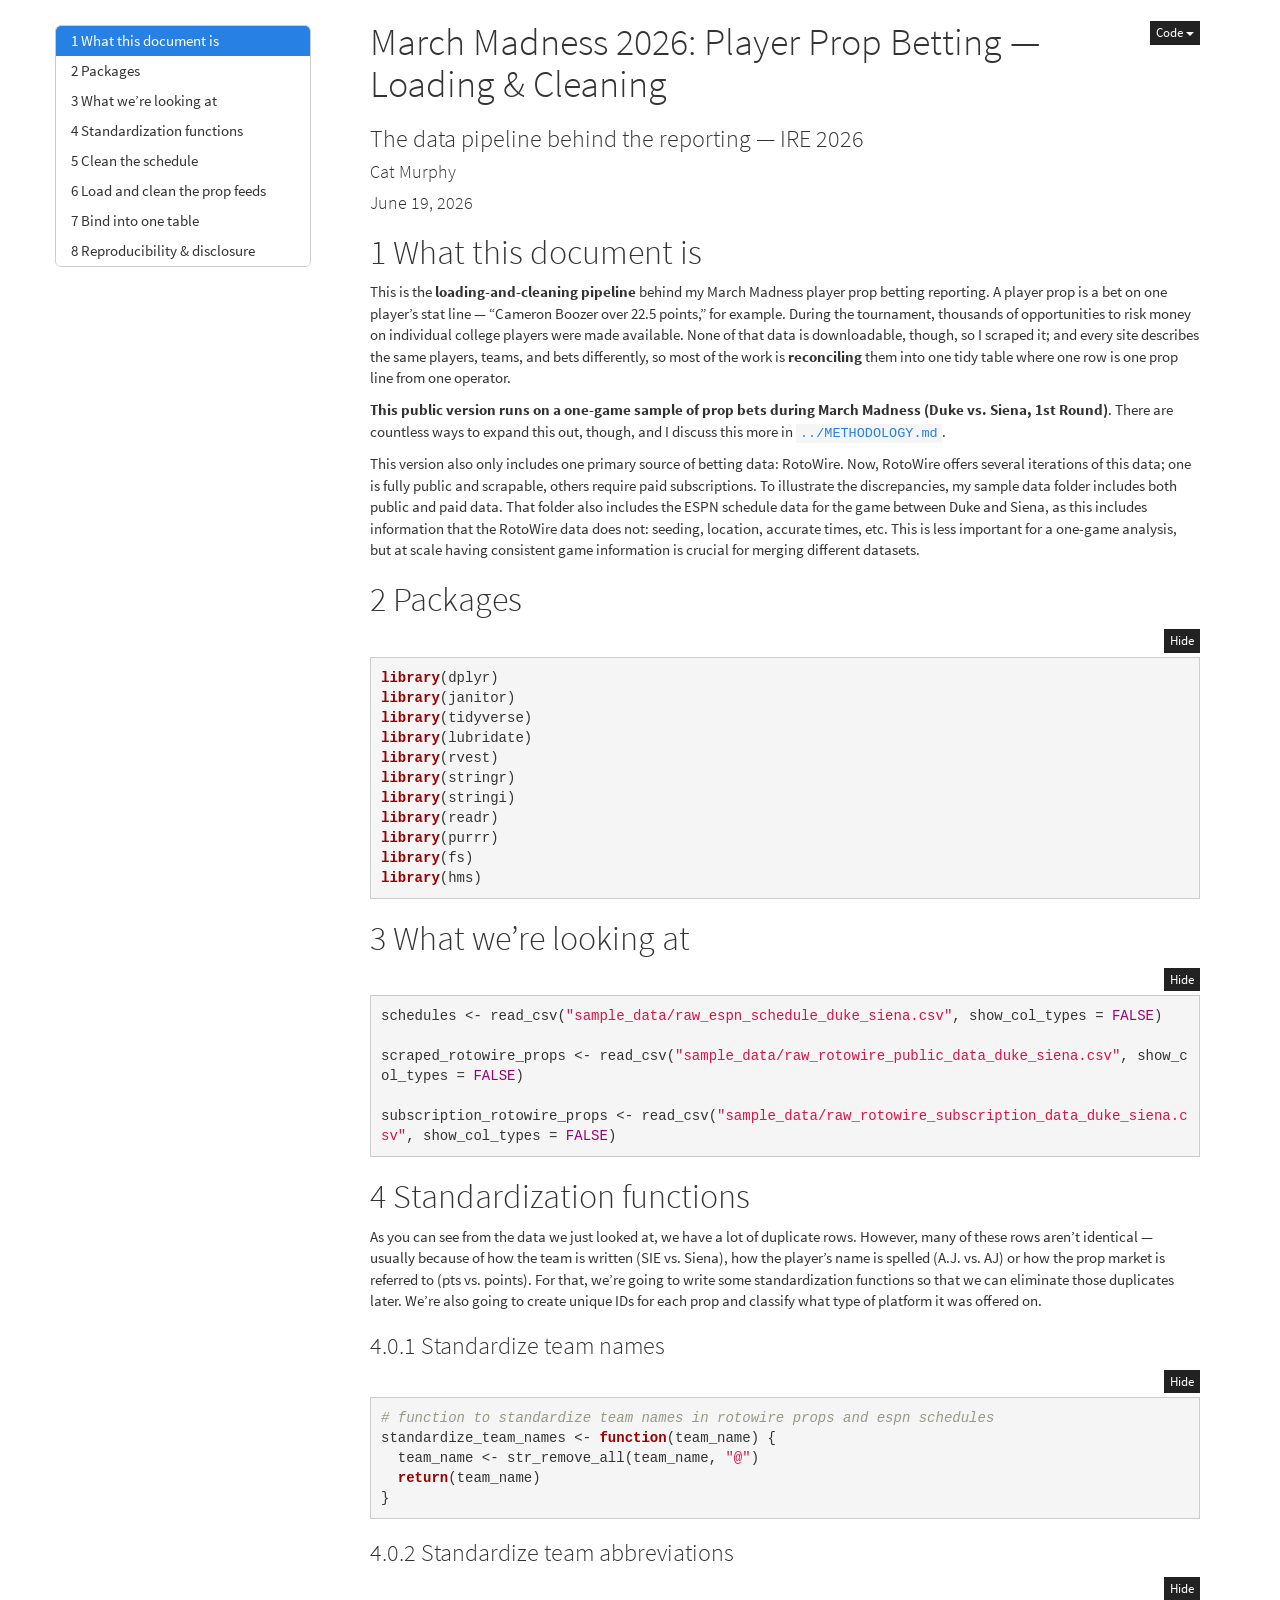
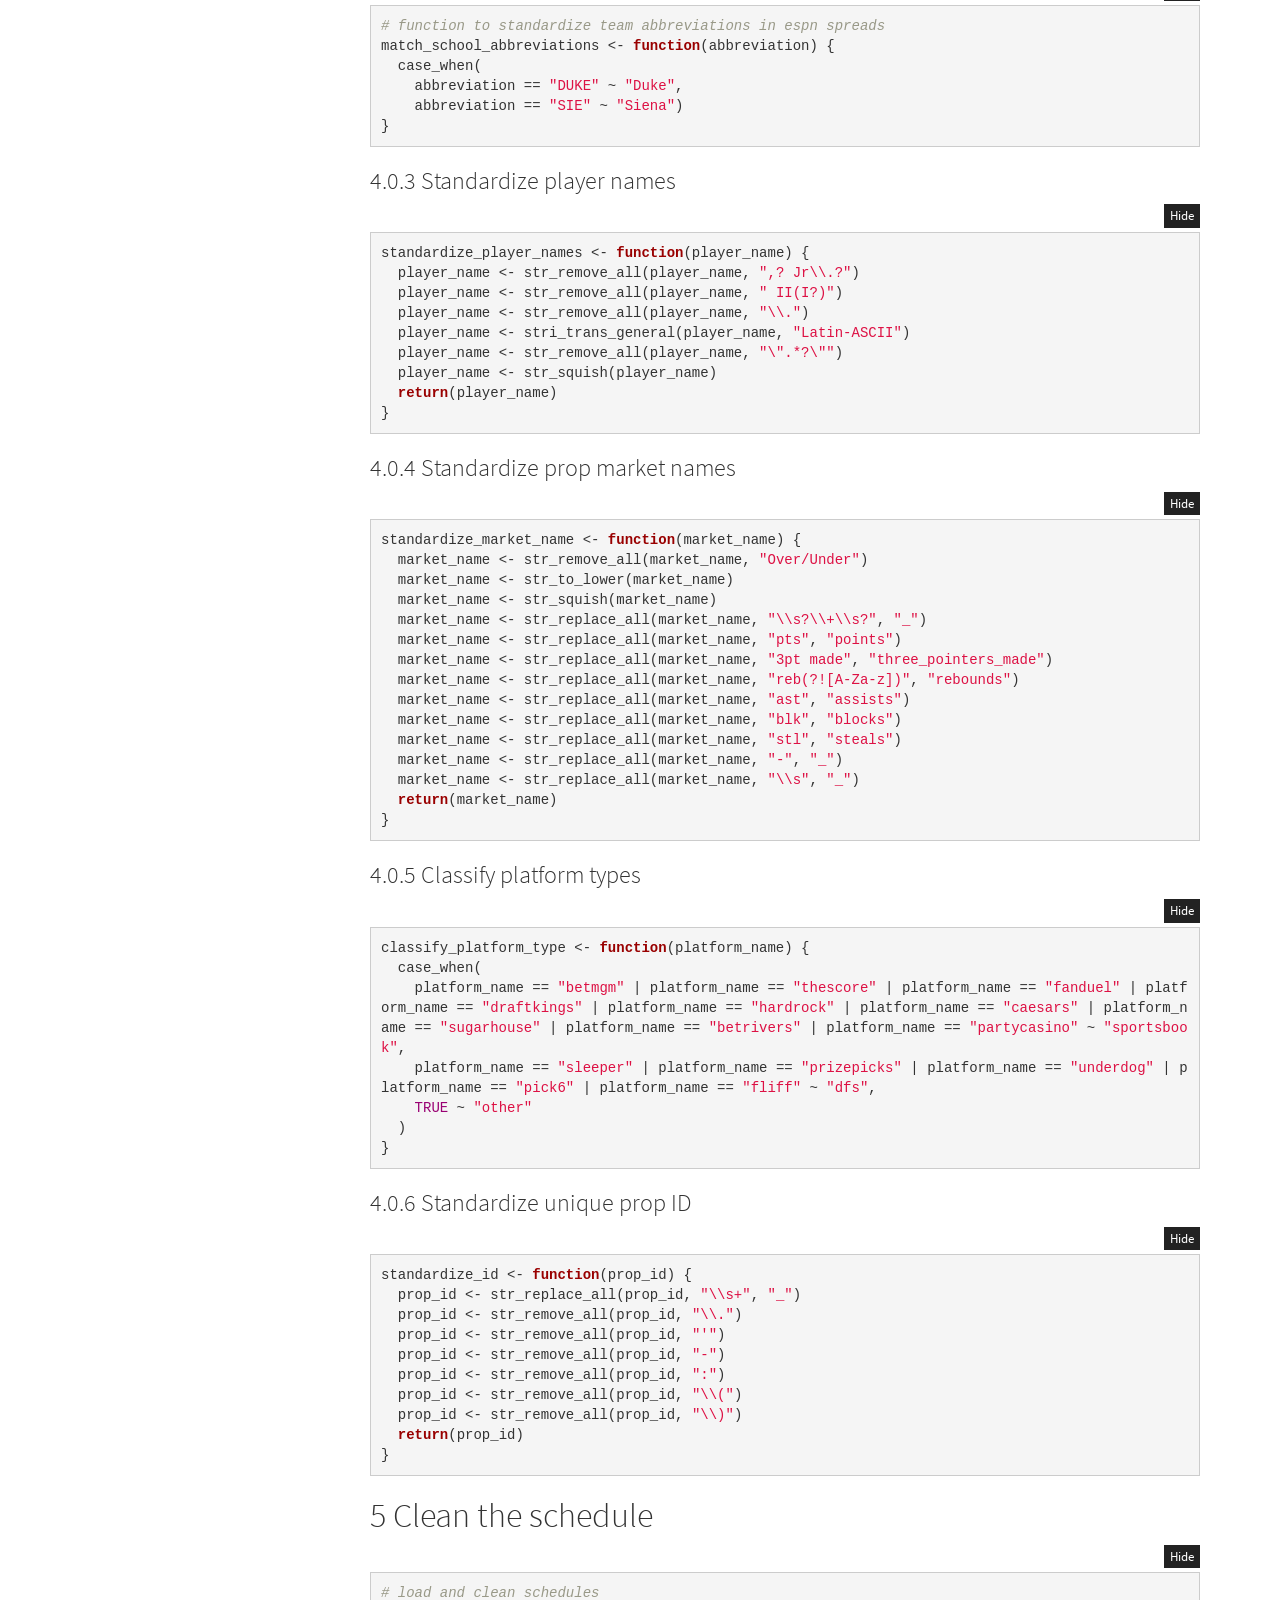
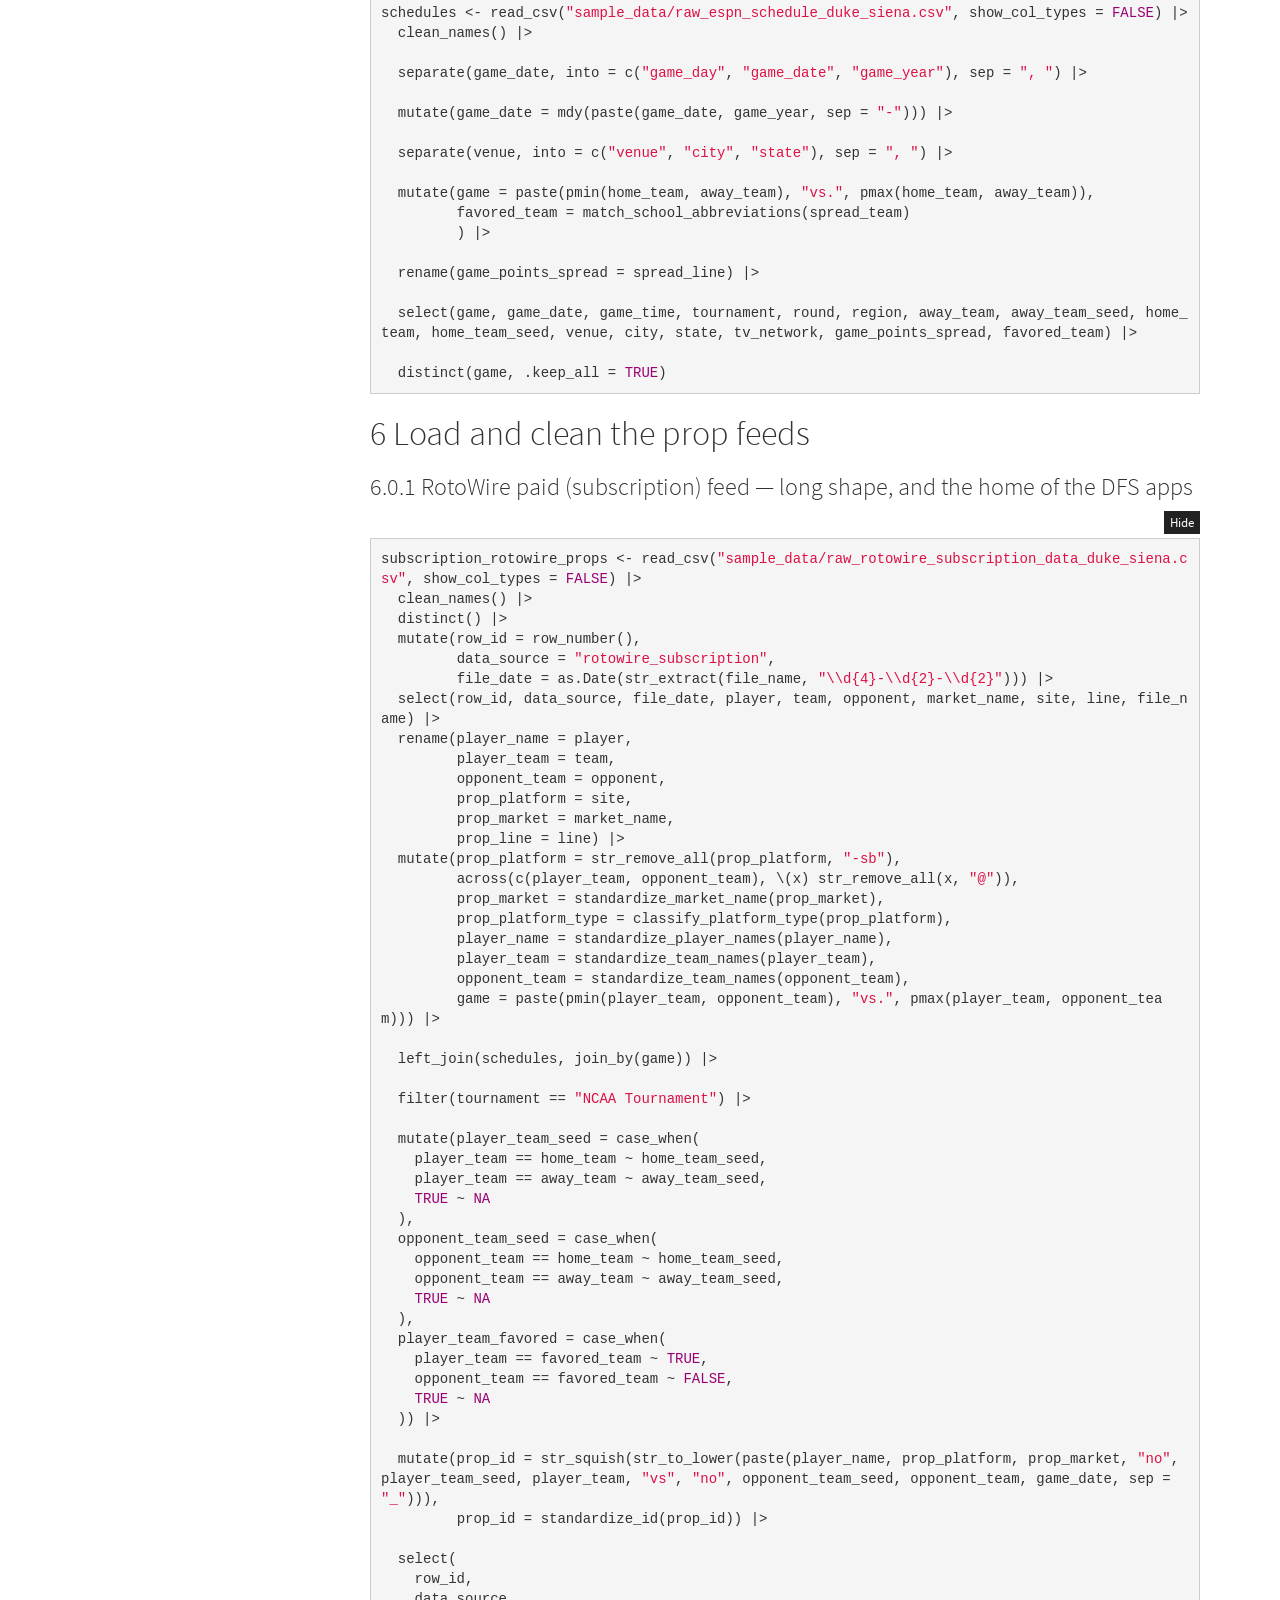
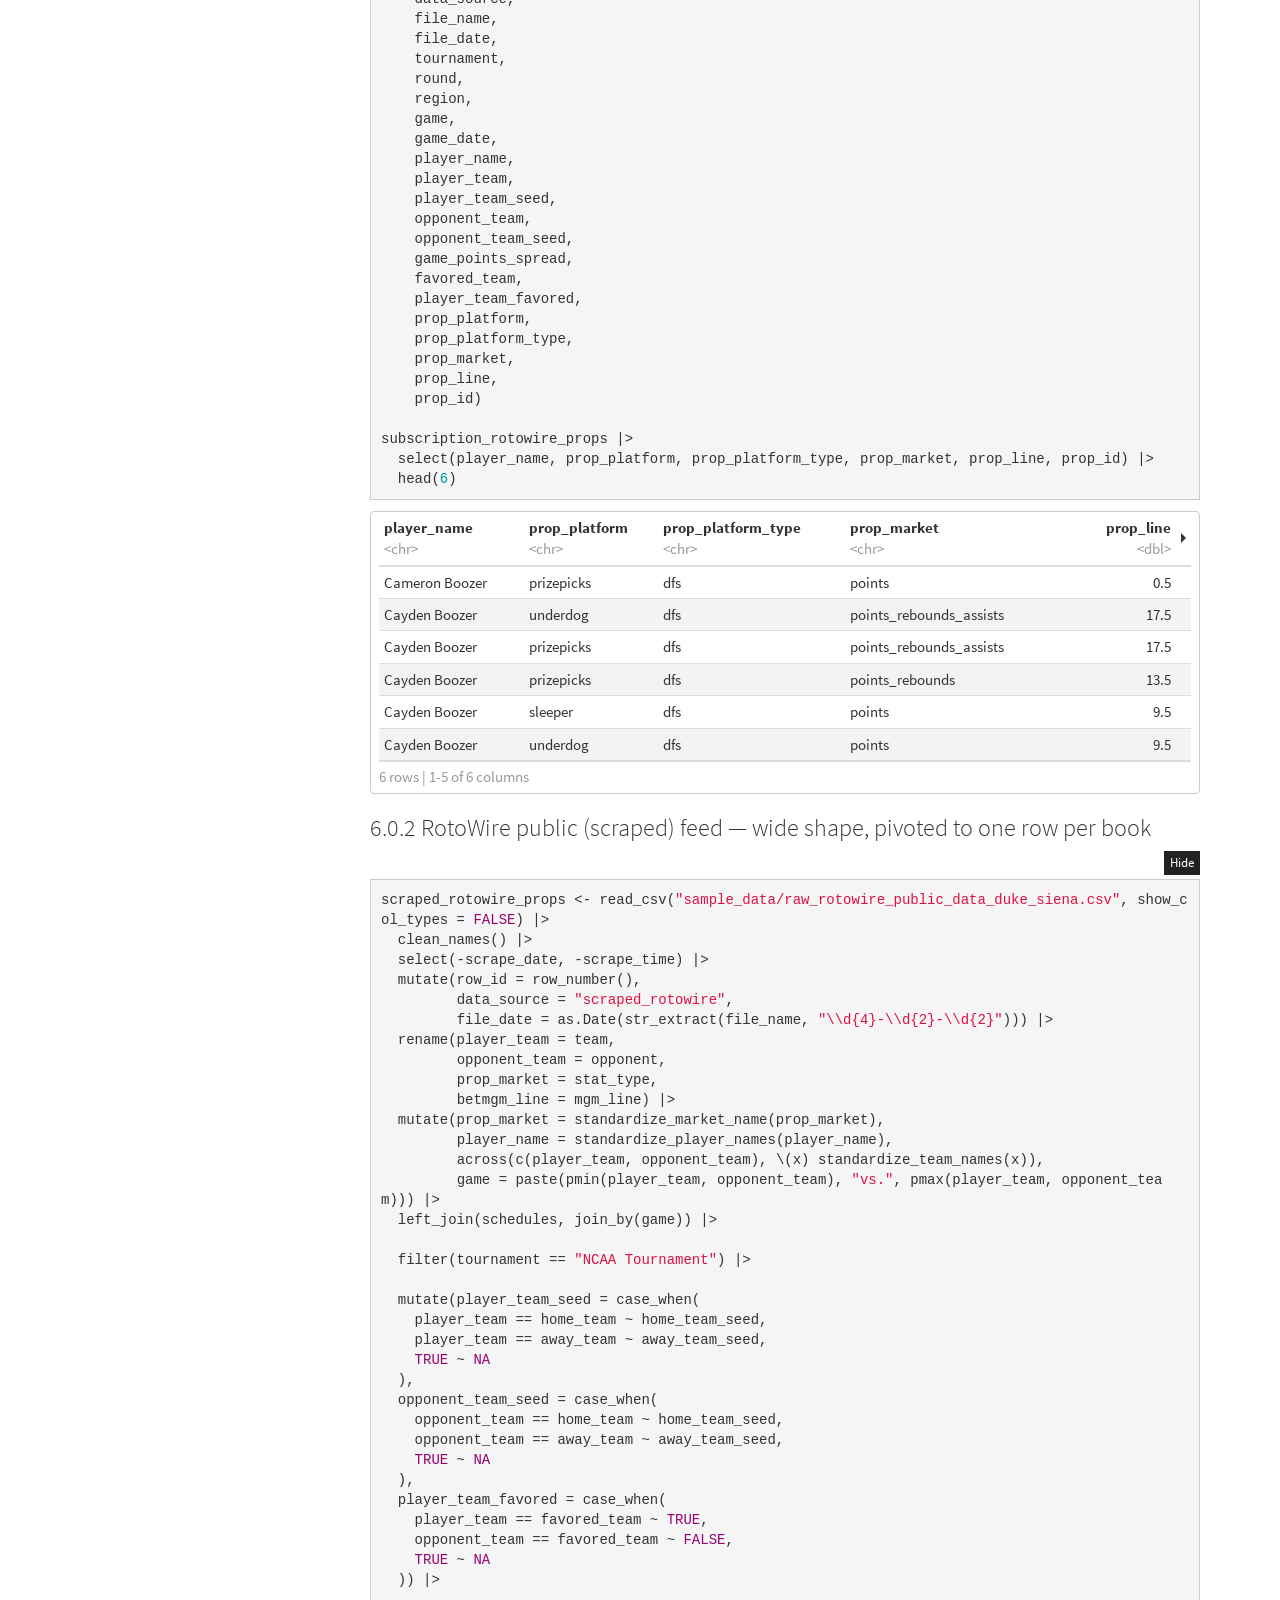
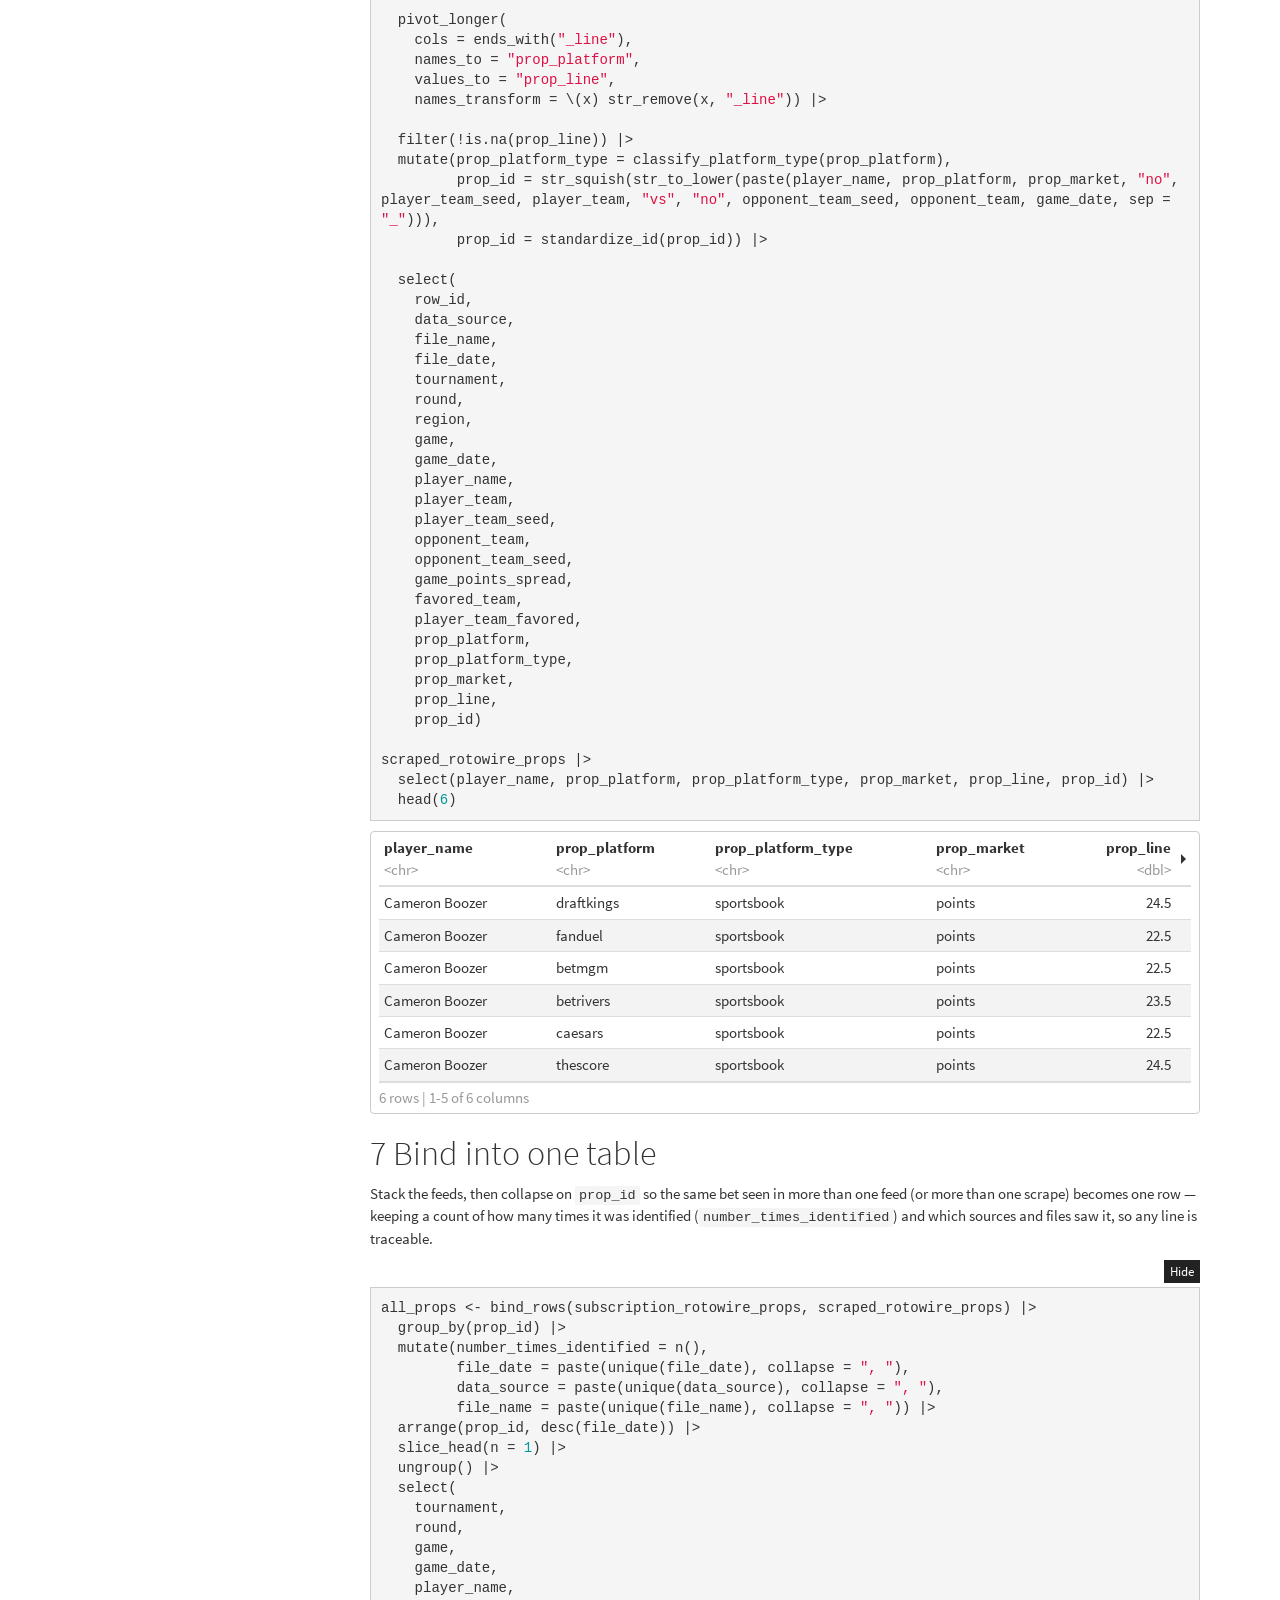
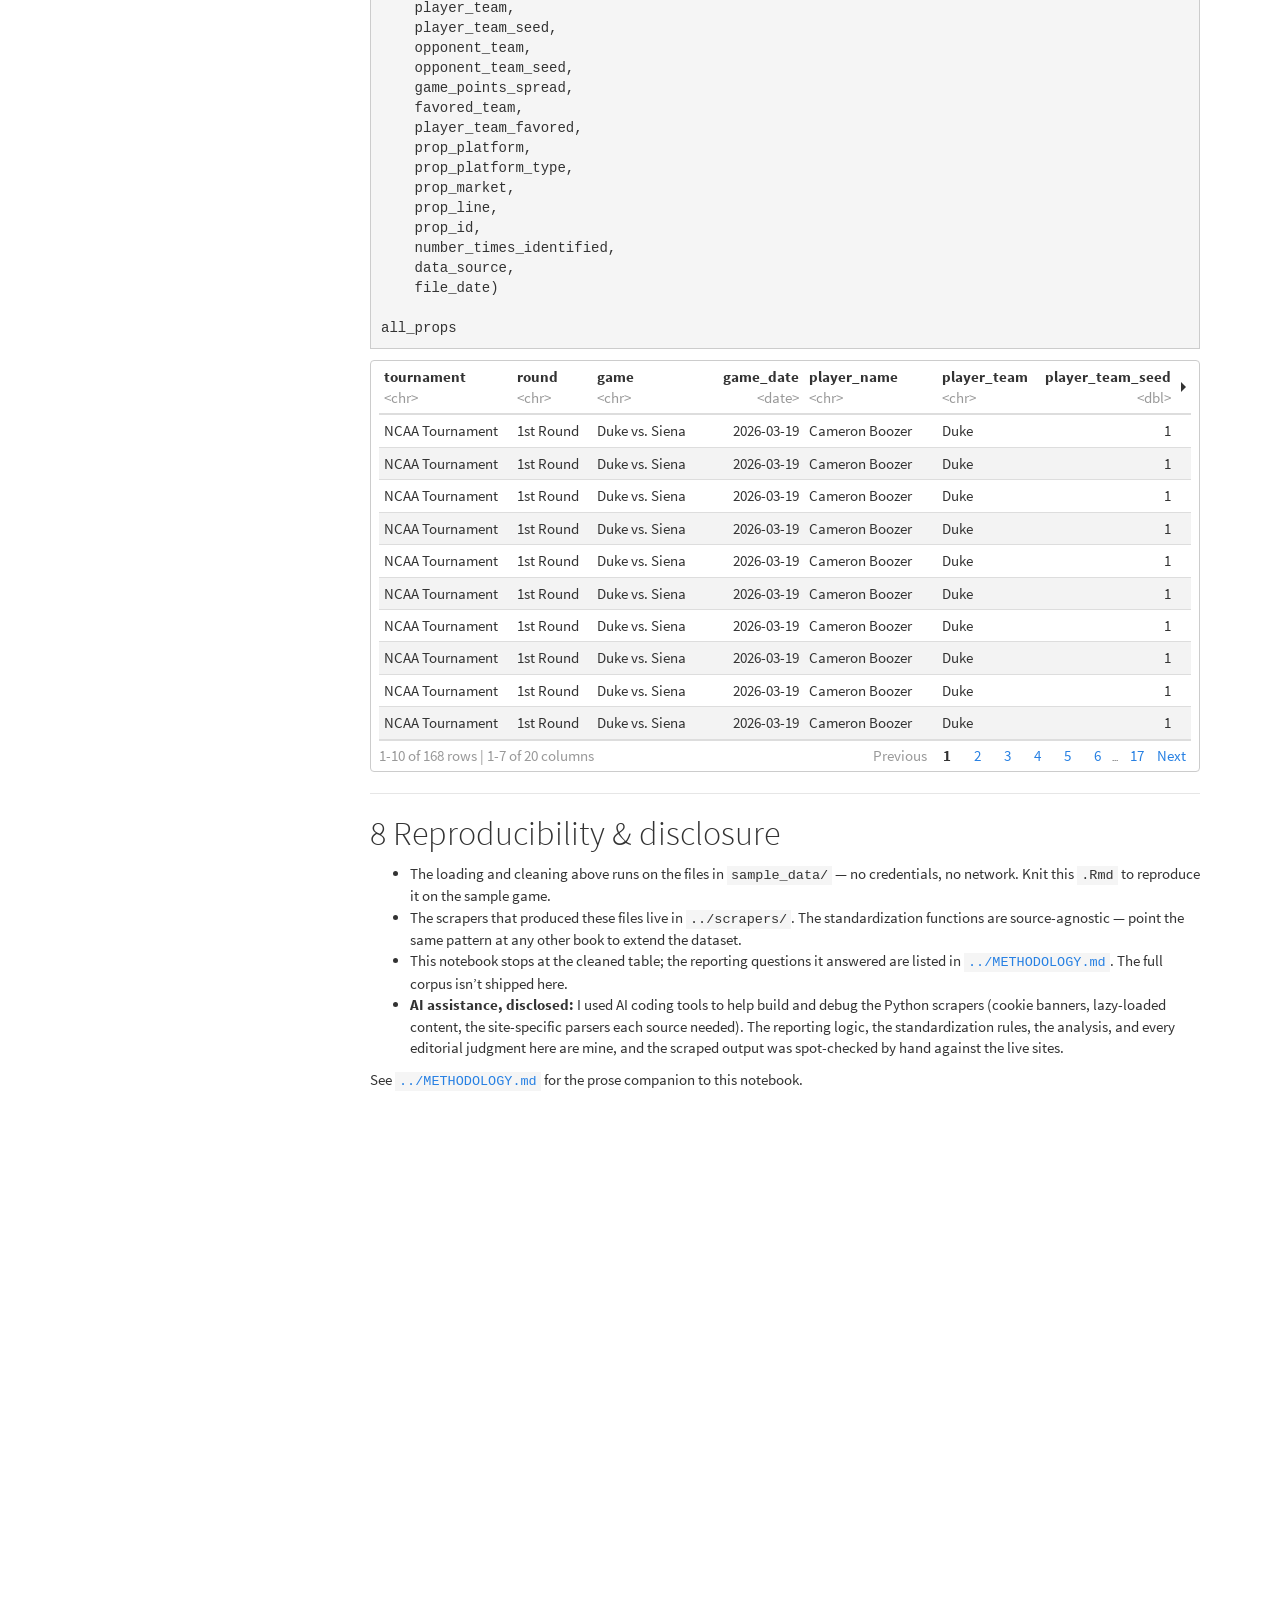
==== sample_analysis/index.html @ 1d1563aa "rename" ====
<!DOCTYPE html>

<html>

<head>

<meta charset="utf-8" />
<meta name="generator" content="pandoc" />
<meta http-equiv="X-UA-Compatible" content="IE=EDGE" />


<meta name="author" content="Cat Murphy" />

<meta name="date" content="2026-06-19" />

<title>March Madness 2026: Player Prop Betting — Loading &amp; Cleaning</title>

<script>// Pandoc 2.9 adds attributes on both header and div. We remove the former (to
// be compatible with the behavior of Pandoc < 2.8).
document.addEventListener('DOMContentLoaded', function(e) {
  var hs = document.querySelectorAll("div.section[class*='level'] > :first-child");
  var i, h, a;
  for (i = 0; i < hs.length; i++) {
    h = hs[i];
    if (!/^h[1-6]$/i.test(h.tagName)) continue;  // it should be a header h1-h6
    a = h.attributes;
    while (a.length > 0) h.removeAttribute(a[0].name);
  }
});
</script>
<script>/*! jQuery v3.6.0 | (c) OpenJS Foundation and other contributors | jquery.org/license */
!function(e,t){"use strict";"object"==typeof module&&"object"==typeof module.exports?module.exports=e.document?t(e,!0):function(e){if(!e.document)throw new Error("jQuery requires a window with a document");return t(e)}:t(e)}("undefined"!=typeof window?window:this,function(C,e){"use strict";var t=[],r=Object.getPrototypeOf,s=t.slice,g=t.flat?function(e){return t.flat.call(e)}:function(e){return t.concat.apply([],e)},u=t.push,i=t.indexOf,n={},o=n.toString,v=n.hasOwnProperty,a=v.toString,l=a.call(Object),y={},m=function(e){return"function"==typeof e&&"number"!=typeof e.nodeType&&"function"!=typeof e.item},x=function(e){return null!=e&&e===e.window},E=C.document,c={type:!0,src:!0,nonce:!0,noModule:!0};function b(e,t,n){var r,i,o=(n=n||E).createElement("script");if(o.text=e,t)for(r in c)(i=t[r]||t.getAttribute&&t.getAttribute(r))&&o.setAttribute(r,i);n.head.appendChild(o).parentNode.removeChild(o)}function w(e){return null==e?e+"":"object"==typeof e||"function"==typeof e?n[o.call(e)]||"object":typeof e}var f="3.6.0",S=function(e,t){return new S.fn.init(e,t)};function p(e){var t=!!e&&"length"in e&&e.length,n=w(e);return!m(e)&&!x(e)&&("array"===n||0===t||"number"==typeof t&&0<t&&t-1 in e)}S.fn=S.prototype={jquery:f,constructor:S,length:0,toArray:function(){return s.call(this)},get:function(e){return null==e?s.call(this):e<0?this[e+this.length]:this[e]},pushStack:function(e){var t=S.merge(this.constructor(),e);return t.prevObject=this,t},each:function(e){return S.each(this,e)},map:function(n){return this.pushStack(S.map(this,function(e,t){return n.call(e,t,e)}))},slice:function(){return this.pushStack(s.apply(this,arguments))},first:function(){return this.eq(0)},last:function(){return this.eq(-1)},even:function(){return this.pushStack(S.grep(this,function(e,t){return(t+1)%2}))},odd:function(){return this.pushStack(S.grep(this,function(e,t){return t%2}))},eq:function(e){var t=this.length,n=+e+(e<0?t:0);return this.pushStack(0<=n&&n<t?[this[n]]:[])},end:function(){return this.prevObject||this.constructor()},push:u,sort:t.sort,splice:t.splice},S.extend=S.fn.extend=function(){var e,t,n,r,i,o,a=arguments[0]||{},s=1,u=arguments.length,l=!1;for("boolean"==typeof a&&(l=a,a=arguments[s]||{},s++),"object"==typeof a||m(a)||(a={}),s===u&&(a=this,s--);s<u;s++)if(null!=(e=arguments[s]))for(t in e)r=e[t],"__proto__"!==t&&a!==r&&(l&&r&&(S.isPlainObject(r)||(i=Array.isArray(r)))?(n=a[t],o=i&&!Array.isArray(n)?[]:i||S.isPlainObject(n)?n:{},i=!1,a[t]=S.extend(l,o,r)):void 0!==r&&(a[t]=r));return a},S.extend({expando:"jQuery"+(f+Math.random()).replace(/\D/g,""),isReady:!0,error:function(e){throw new Error(e)},noop:function(){},isPlainObject:function(e){var t,n;return!(!e||"[object Object]"!==o.call(e))&&(!(t=r(e))||"function"==typeof(n=v.call(t,"constructor")&&t.constructor)&&a.call(n)===l)},isEmptyObject:function(e){var t;for(t in e)return!1;return!0},globalEval:function(e,t,n){b(e,{nonce:t&&t.nonce},n)},each:function(e,t){var n,r=0;if(p(e)){for(n=e.length;r<n;r++)if(!1===t.call(e[r],r,e[r]))break}else for(r in e)if(!1===t.call(e[r],r,e[r]))break;return e},makeArray:function(e,t){var n=t||[];return null!=e&&(p(Object(e))?S.merge(n,"string"==typeof e?[e]:e):u.call(n,e)),n},inArray:function(e,t,n){return null==t?-1:i.call(t,e,n)},merge:function(e,t){for(var n=+t.length,r=0,i=e.length;r<n;r++)e[i++]=t[r];return e.length=i,e},grep:function(e,t,n){for(var r=[],i=0,o=e.length,a=!n;i<o;i++)!t(e[i],i)!==a&&r.push(e[i]);return r},map:function(e,t,n){var r,i,o=0,a=[];if(p(e))for(r=e.length;o<r;o++)null!=(i=t(e[o],o,n))&&a.push(i);else for(o in e)null!=(i=t(e[o],o,n))&&a.push(i);return g(a)},guid:1,support:y}),"function"==typeof Symbol&&(S.fn[Symbol.iterator]=t[Symbol.iterator]),S.each("Boolean Number String Function Array Date RegExp Object Error Symbol".split(" "),function(e,t){n["[object "+t+"]"]=t.toLowerCase()});var d=function(n){var e,d,b,o,i,h,f,g,w,u,l,T,C,a,E,v,s,c,y,S="sizzle"+1*new Date,p=n.document,k=0,r=0,m=ue(),x=ue(),A=ue(),N=ue(),j=function(e,t){return e===t&&(l=!0),0},D={}.hasOwnProperty,t=[],q=t.pop,L=t.push,H=t.push,O=t.slice,P=function(e,t){for(var n=0,r=e.length;n<r;n++)if(e[n]===t)return n;return-1},R="checked|selected|async|autofocus|autoplay|controls|defer|disabled|hidden|ismap|loop|multiple|open|readonly|required|scoped",M="[\\x20\\t\\r\\n\\f]",I="(?:\\\\[\\da-fA-F]{1,6}"+M+"?|\\\\[^\\r\\n\\f]|[\\w-]|[^\0-\\x7f])+",W="\\["+M+"*("+I+")(?:"+M+"*([*^$|!~]?=)"+M+"*(?:'((?:\\\\.|[^\\\\'])*)'|\"((?:\\\\.|[^\\\\\"])*)\"|("+I+"))|)"+M+"*\\]",F=":("+I+")(?:\\((('((?:\\\\.|[^\\\\'])*)'|\"((?:\\\\.|[^\\\\\"])*)\")|((?:\\\\.|[^\\\\()[\\]]|"+W+")*)|.*)\\)|)",B=new RegExp(M+"+","g"),$=new RegExp("^"+M+"+|((?:^|[^\\\\])(?:\\\\.)*)"+M+"+$","g"),_=new RegExp("^"+M+"*,"+M+"*"),z=new RegExp("^"+M+"*([>+~]|"+M+")"+M+"*"),U=new RegExp(M+"|>"),X=new RegExp(F),V=new RegExp("^"+I+"$"),G={ID:new RegExp("^#("+I+")"),CLASS:new RegExp("^\\.("+I+")"),TAG:new RegExp("^("+I+"|[*])"),ATTR:new RegExp("^"+W),PSEUDO:new RegExp("^"+F),CHILD:new RegExp("^:(only|first|last|nth|nth-last)-(child|of-type)(?:\\("+M+"*(even|odd|(([+-]|)(\\d*)n|)"+M+"*(?:([+-]|)"+M+"*(\\d+)|))"+M+"*\\)|)","i"),bool:new RegExp("^(?:"+R+")$","i"),needsContext:new RegExp("^"+M+"*[>+~]|:(even|odd|eq|gt|lt|nth|first|last)(?:\\("+M+"*((?:-\\d)?\\d*)"+M+"*\\)|)(?=[^-]|$)","i")},Y=/HTML$/i,Q=/^(?:input|select|textarea|button)$/i,J=/^h\d$/i,K=/^[^{]+\{\s*\[native \w/,Z=/^(?:#([\w-]+)|(\w+)|\.([\w-]+))$/,ee=/[+~]/,te=new RegExp("\\\\[\\da-fA-F]{1,6}"+M+"?|\\\\([^\\r\\n\\f])","g"),ne=function(e,t){var n="0x"+e.slice(1)-65536;return t||(n<0?String.fromCharCode(n+65536):String.fromCharCode(n>>10|55296,1023&n|56320))},re=/([\0-\x1f\x7f]|^-?\d)|^-$|[^\0-\x1f\x7f-\uFFFF\w-]/g,ie=function(e,t){return t?"\0"===e?"\ufffd":e.slice(0,-1)+"\\"+e.charCodeAt(e.length-1).toString(16)+" ":"\\"+e},oe=function(){T()},ae=be(function(e){return!0===e.disabled&&"fieldset"===e.nodeName.toLowerCase()},{dir:"parentNode",next:"legend"});try{H.apply(t=O.call(p.childNodes),p.childNodes),t[p.childNodes.length].nodeType}catch(e){H={apply:t.length?function(e,t){L.apply(e,O.call(t))}:function(e,t){var n=e.length,r=0;while(e[n++]=t[r++]);e.length=n-1}}}function se(t,e,n,r){var i,o,a,s,u,l,c,f=e&&e.ownerDocument,p=e?e.nodeType:9;if(n=n||[],"string"!=typeof t||!t||1!==p&&9!==p&&11!==p)return n;if(!r&&(T(e),e=e||C,E)){if(11!==p&&(u=Z.exec(t)))if(i=u[1]){if(9===p){if(!(a=e.getElementById(i)))return n;if(a.id===i)return n.push(a),n}else if(f&&(a=f.getElementById(i))&&y(e,a)&&a.id===i)return n.push(a),n}else{if(u[2])return H.apply(n,e.getElementsByTagName(t)),n;if((i=u[3])&&d.getElementsByClassName&&e.getElementsByClassName)return H.apply(n,e.getElementsByClassName(i)),n}if(d.qsa&&!N[t+" "]&&(!v||!v.test(t))&&(1!==p||"object"!==e.nodeName.toLowerCase())){if(c=t,f=e,1===p&&(U.test(t)||z.test(t))){(f=ee.test(t)&&ye(e.parentNode)||e)===e&&d.scope||((s=e.getAttribute("id"))?s=s.replace(re,ie):e.setAttribute("id",s=S)),o=(l=h(t)).length;while(o--)l[o]=(s?"#"+s:":scope")+" "+xe(l[o]);c=l.join(",")}try{return H.apply(n,f.querySelectorAll(c)),n}catch(e){N(t,!0)}finally{s===S&&e.removeAttribute("id")}}}return g(t.replace($,"$1"),e,n,r)}function ue(){var r=[];return function e(t,n){return r.push(t+" ")>b.cacheLength&&delete e[r.shift()],e[t+" "]=n}}function le(e){return e[S]=!0,e}function ce(e){var t=C.createElement("fieldset");try{return!!e(t)}catch(e){return!1}finally{t.parentNode&&t.parentNode.removeChild(t),t=null}}function fe(e,t){var n=e.split("|"),r=n.length;while(r--)b.attrHandle[n[r]]=t}function pe(e,t){var n=t&&e,r=n&&1===e.nodeType&&1===t.nodeType&&e.sourceIndex-t.sourceIndex;if(r)return r;if(n)while(n=n.nextSibling)if(n===t)return-1;return e?1:-1}function de(t){return function(e){return"input"===e.nodeName.toLowerCase()&&e.type===t}}function he(n){return function(e){var t=e.nodeName.toLowerCase();return("input"===t||"button"===t)&&e.type===n}}function ge(t){return function(e){return"form"in e?e.parentNode&&!1===e.disabled?"label"in e?"label"in e.parentNode?e.parentNode.disabled===t:e.disabled===t:e.isDisabled===t||e.isDisabled!==!t&&ae(e)===t:e.disabled===t:"label"in e&&e.disabled===t}}function ve(a){return le(function(o){return o=+o,le(function(e,t){var n,r=a([],e.length,o),i=r.length;while(i--)e[n=r[i]]&&(e[n]=!(t[n]=e[n]))})})}function ye(e){return e&&"undefined"!=typeof e.getElementsByTagName&&e}for(e in d=se.support={},i=se.isXML=function(e){var t=e&&e.namespaceURI,n=e&&(e.ownerDocument||e).documentElement;return!Y.test(t||n&&n.nodeName||"HTML")},T=se.setDocument=function(e){var t,n,r=e?e.ownerDocument||e:p;return r!=C&&9===r.nodeType&&r.documentElement&&(a=(C=r).documentElement,E=!i(C),p!=C&&(n=C.defaultView)&&n.top!==n&&(n.addEventListener?n.addEventListener("unload",oe,!1):n.attachEvent&&n.attachEvent("onunload",oe)),d.scope=ce(function(e){return a.appendChild(e).appendChild(C.createElement("div")),"undefined"!=typeof e.querySelectorAll&&!e.querySelectorAll(":scope fieldset div").length}),d.attributes=ce(function(e){return e.className="i",!e.getAttribute("className")}),d.getElementsByTagName=ce(function(e){return e.appendChild(C.createComment("")),!e.getElementsByTagName("*").length}),d.getElementsByClassName=K.test(C.getElementsByClassName),d.getById=ce(function(e){return a.appendChild(e).id=S,!C.getElementsByName||!C.getElementsByName(S).length}),d.getById?(b.filter.ID=function(e){var t=e.replace(te,ne);return function(e){return e.getAttribute("id")===t}},b.find.ID=function(e,t){if("undefined"!=typeof t.getElementById&&E){var n=t.getElementById(e);return n?[n]:[]}}):(b.filter.ID=function(e){var n=e.replace(te,ne);return function(e){var t="undefined"!=typeof e.getAttributeNode&&e.getAttributeNode("id");return t&&t.value===n}},b.find.ID=function(e,t){if("undefined"!=typeof t.getElementById&&E){var n,r,i,o=t.getElementById(e);if(o){if((n=o.getAttributeNode("id"))&&n.value===e)return[o];i=t.getElementsByName(e),r=0;while(o=i[r++])if((n=o.getAttributeNode("id"))&&n.value===e)return[o]}return[]}}),b.find.TAG=d.getElementsByTagName?function(e,t){return"undefined"!=typeof t.getElementsByTagName?t.getElementsByTagName(e):d.qsa?t.querySelectorAll(e):void 0}:function(e,t){var n,r=[],i=0,o=t.getElementsByTagName(e);if("*"===e){while(n=o[i++])1===n.nodeType&&r.push(n);return r}return o},b.find.CLASS=d.getElementsByClassName&&function(e,t){if("undefined"!=typeof t.getElementsByClassName&&E)return t.getElementsByClassName(e)},s=[],v=[],(d.qsa=K.test(C.querySelectorAll))&&(ce(function(e){var t;a.appendChild(e).innerHTML="<a id='"+S+"'></a><select id='"+S+"-\r\\' msallowcapture=''><option selected=''></option></select>",e.querySelectorAll("[msallowcapture^='']").length&&v.push("[*^$]="+M+"*(?:''|\"\")"),e.querySelectorAll("[selected]").length||v.push("\\["+M+"*(?:value|"+R+")"),e.querySelectorAll("[id~="+S+"-]").length||v.push("~="),(t=C.createElement("input")).setAttribute("name",""),e.appendChild(t),e.querySelectorAll("[name='']").length||v.push("\\["+M+"*name"+M+"*="+M+"*(?:''|\"\")"),e.querySelectorAll(":checked").length||v.push(":checked"),e.querySelectorAll("a#"+S+"+*").length||v.push(".#.+[+~]"),e.querySelectorAll("\\\f"),v.push("[\\r\\n\\f]")}),ce(function(e){e.innerHTML="<a href='' disabled='disabled'></a><select disabled='disabled'><option/></select>";var t=C.createElement("input");t.setAttribute("type","hidden"),e.appendChild(t).setAttribute("name","D"),e.querySelectorAll("[name=d]").length&&v.push("name"+M+"*[*^$|!~]?="),2!==e.querySelectorAll(":enabled").length&&v.push(":enabled",":disabled"),a.appendChild(e).disabled=!0,2!==e.querySelectorAll(":disabled").length&&v.push(":enabled",":disabled"),e.querySelectorAll("*,:x"),v.push(",.*:")})),(d.matchesSelector=K.test(c=a.matches||a.webkitMatchesSelector||a.mozMatchesSelector||a.oMatchesSelector||a.msMatchesSelector))&&ce(function(e){d.disconnectedMatch=c.call(e,"*"),c.call(e,"[s!='']:x"),s.push("!=",F)}),v=v.length&&new RegExp(v.join("|")),s=s.length&&new RegExp(s.join("|")),t=K.test(a.compareDocumentPosition),y=t||K.test(a.contains)?function(e,t){var n=9===e.nodeType?e.documentElement:e,r=t&&t.parentNode;return e===r||!(!r||1!==r.nodeType||!(n.contains?n.contains(r):e.compareDocumentPosition&&16&e.compareDocumentPosition(r)))}:function(e,t){if(t)while(t=t.parentNode)if(t===e)return!0;return!1},j=t?function(e,t){if(e===t)return l=!0,0;var n=!e.compareDocumentPosition-!t.compareDocumentPosition;return n||(1&(n=(e.ownerDocument||e)==(t.ownerDocument||t)?e.compareDocumentPosition(t):1)||!d.sortDetached&&t.compareDocumentPosition(e)===n?e==C||e.ownerDocument==p&&y(p,e)?-1:t==C||t.ownerDocument==p&&y(p,t)?1:u?P(u,e)-P(u,t):0:4&n?-1:1)}:function(e,t){if(e===t)return l=!0,0;var n,r=0,i=e.parentNode,o=t.parentNode,a=[e],s=[t];if(!i||!o)return e==C?-1:t==C?1:i?-1:o?1:u?P(u,e)-P(u,t):0;if(i===o)return pe(e,t);n=e;while(n=n.parentNode)a.unshift(n);n=t;while(n=n.parentNode)s.unshift(n);while(a[r]===s[r])r++;return r?pe(a[r],s[r]):a[r]==p?-1:s[r]==p?1:0}),C},se.matches=function(e,t){return se(e,null,null,t)},se.matchesSelector=function(e,t){if(T(e),d.matchesSelector&&E&&!N[t+" "]&&(!s||!s.test(t))&&(!v||!v.test(t)))try{var n=c.call(e,t);if(n||d.disconnectedMatch||e.document&&11!==e.document.nodeType)return n}catch(e){N(t,!0)}return 0<se(t,C,null,[e]).length},se.contains=function(e,t){return(e.ownerDocument||e)!=C&&T(e),y(e,t)},se.attr=function(e,t){(e.ownerDocument||e)!=C&&T(e);var n=b.attrHandle[t.toLowerCase()],r=n&&D.call(b.attrHandle,t.toLowerCase())?n(e,t,!E):void 0;return void 0!==r?r:d.attributes||!E?e.getAttribute(t):(r=e.getAttributeNode(t))&&r.specified?r.value:null},se.escape=function(e){return(e+"").replace(re,ie)},se.error=function(e){throw new Error("Syntax error, unrecognized expression: "+e)},se.uniqueSort=function(e){var t,n=[],r=0,i=0;if(l=!d.detectDuplicates,u=!d.sortStable&&e.slice(0),e.sort(j),l){while(t=e[i++])t===e[i]&&(r=n.push(i));while(r--)e.splice(n[r],1)}return u=null,e},o=se.getText=function(e){var t,n="",r=0,i=e.nodeType;if(i){if(1===i||9===i||11===i){if("string"==typeof e.textContent)return e.textContent;for(e=e.firstChild;e;e=e.nextSibling)n+=o(e)}else if(3===i||4===i)return e.nodeValue}else while(t=e[r++])n+=o(t);return n},(b=se.selectors={cacheLength:50,createPseudo:le,match:G,attrHandle:{},find:{},relative:{">":{dir:"parentNode",first:!0}," ":{dir:"parentNode"},"+":{dir:"previousSibling",first:!0},"~":{dir:"previousSibling"}},preFilter:{ATTR:function(e){return e[1]=e[1].replace(te,ne),e[3]=(e[3]||e[4]||e[5]||"").replace(te,ne),"~="===e[2]&&(e[3]=" "+e[3]+" "),e.slice(0,4)},CHILD:function(e){return e[1]=e[1].toLowerCase(),"nth"===e[1].slice(0,3)?(e[3]||se.error(e[0]),e[4]=+(e[4]?e[5]+(e[6]||1):2*("even"===e[3]||"odd"===e[3])),e[5]=+(e[7]+e[8]||"odd"===e[3])):e[3]&&se.error(e[0]),e},PSEUDO:function(e){var t,n=!e[6]&&e[2];return G.CHILD.test(e[0])?null:(e[3]?e[2]=e[4]||e[5]||"":n&&X.test(n)&&(t=h(n,!0))&&(t=n.indexOf(")",n.length-t)-n.length)&&(e[0]=e[0].slice(0,t),e[2]=n.slice(0,t)),e.slice(0,3))}},filter:{TAG:function(e){var t=e.replace(te,ne).toLowerCase();return"*"===e?function(){return!0}:function(e){return e.nodeName&&e.nodeName.toLowerCase()===t}},CLASS:function(e){var t=m[e+" "];return t||(t=new RegExp("(^|"+M+")"+e+"("+M+"|$)"))&&m(e,function(e){return t.test("string"==typeof e.className&&e.className||"undefined"!=typeof e.getAttribute&&e.getAttribute("class")||"")})},ATTR:function(n,r,i){return function(e){var t=se.attr(e,n);return null==t?"!="===r:!r||(t+="","="===r?t===i:"!="===r?t!==i:"^="===r?i&&0===t.indexOf(i):"*="===r?i&&-1<t.indexOf(i):"$="===r?i&&t.slice(-i.length)===i:"~="===r?-1<(" "+t.replace(B," ")+" ").indexOf(i):"|="===r&&(t===i||t.slice(0,i.length+1)===i+"-"))}},CHILD:function(h,e,t,g,v){var y="nth"!==h.slice(0,3),m="last"!==h.slice(-4),x="of-type"===e;return 1===g&&0===v?function(e){return!!e.parentNode}:function(e,t,n){var r,i,o,a,s,u,l=y!==m?"nextSibling":"previousSibling",c=e.parentNode,f=x&&e.nodeName.toLowerCase(),p=!n&&!x,d=!1;if(c){if(y){while(l){a=e;while(a=a[l])if(x?a.nodeName.toLowerCase()===f:1===a.nodeType)return!1;u=l="only"===h&&!u&&"nextSibling"}return!0}if(u=[m?c.firstChild:c.lastChild],m&&p){d=(s=(r=(i=(o=(a=c)[S]||(a[S]={}))[a.uniqueID]||(o[a.uniqueID]={}))[h]||[])[0]===k&&r[1])&&r[2],a=s&&c.childNodes[s];while(a=++s&&a&&a[l]||(d=s=0)||u.pop())if(1===a.nodeType&&++d&&a===e){i[h]=[k,s,d];break}}else if(p&&(d=s=(r=(i=(o=(a=e)[S]||(a[S]={}))[a.uniqueID]||(o[a.uniqueID]={}))[h]||[])[0]===k&&r[1]),!1===d)while(a=++s&&a&&a[l]||(d=s=0)||u.pop())if((x?a.nodeName.toLowerCase()===f:1===a.nodeType)&&++d&&(p&&((i=(o=a[S]||(a[S]={}))[a.uniqueID]||(o[a.uniqueID]={}))[h]=[k,d]),a===e))break;return(d-=v)===g||d%g==0&&0<=d/g}}},PSEUDO:function(e,o){var t,a=b.pseudos[e]||b.setFilters[e.toLowerCase()]||se.error("unsupported pseudo: "+e);return a[S]?a(o):1<a.length?(t=[e,e,"",o],b.setFilters.hasOwnProperty(e.toLowerCase())?le(function(e,t){var n,r=a(e,o),i=r.length;while(i--)e[n=P(e,r[i])]=!(t[n]=r[i])}):function(e){return a(e,0,t)}):a}},pseudos:{not:le(function(e){var r=[],i=[],s=f(e.replace($,"$1"));return s[S]?le(function(e,t,n,r){var i,o=s(e,null,r,[]),a=e.length;while(a--)(i=o[a])&&(e[a]=!(t[a]=i))}):function(e,t,n){return r[0]=e,s(r,null,n,i),r[0]=null,!i.pop()}}),has:le(function(t){return function(e){return 0<se(t,e).length}}),contains:le(function(t){return t=t.replace(te,ne),function(e){return-1<(e.textContent||o(e)).indexOf(t)}}),lang:le(function(n){return V.test(n||"")||se.error("unsupported lang: "+n),n=n.replace(te,ne).toLowerCase(),function(e){var t;do{if(t=E?e.lang:e.getAttribute("xml:lang")||e.getAttribute("lang"))return(t=t.toLowerCase())===n||0===t.indexOf(n+"-")}while((e=e.parentNode)&&1===e.nodeType);return!1}}),target:function(e){var t=n.location&&n.location.hash;return t&&t.slice(1)===e.id},root:function(e){return e===a},focus:function(e){return e===C.activeElement&&(!C.hasFocus||C.hasFocus())&&!!(e.type||e.href||~e.tabIndex)},enabled:ge(!1),disabled:ge(!0),checked:function(e){var t=e.nodeName.toLowerCase();return"input"===t&&!!e.checked||"option"===t&&!!e.selected},selected:function(e){return e.parentNode&&e.parentNode.selectedIndex,!0===e.selected},empty:function(e){for(e=e.firstChild;e;e=e.nextSibling)if(e.nodeType<6)return!1;return!0},parent:function(e){return!b.pseudos.empty(e)},header:function(e){return J.test(e.nodeName)},input:function(e){return Q.test(e.nodeName)},button:function(e){var t=e.nodeName.toLowerCase();return"input"===t&&"button"===e.type||"button"===t},text:function(e){var t;return"input"===e.nodeName.toLowerCase()&&"text"===e.type&&(null==(t=e.getAttribute("type"))||"text"===t.toLowerCase())},first:ve(function(){return[0]}),last:ve(function(e,t){return[t-1]}),eq:ve(function(e,t,n){return[n<0?n+t:n]}),even:ve(function(e,t){for(var n=0;n<t;n+=2)e.push(n);return e}),odd:ve(function(e,t){for(var n=1;n<t;n+=2)e.push(n);return e}),lt:ve(function(e,t,n){for(var r=n<0?n+t:t<n?t:n;0<=--r;)e.push(r);return e}),gt:ve(function(e,t,n){for(var r=n<0?n+t:n;++r<t;)e.push(r);return e})}}).pseudos.nth=b.pseudos.eq,{radio:!0,checkbox:!0,file:!0,password:!0,image:!0})b.pseudos[e]=de(e);for(e in{submit:!0,reset:!0})b.pseudos[e]=he(e);function me(){}function xe(e){for(var t=0,n=e.length,r="";t<n;t++)r+=e[t].value;return r}function be(s,e,t){var u=e.dir,l=e.next,c=l||u,f=t&&"parentNode"===c,p=r++;return e.first?function(e,t,n){while(e=e[u])if(1===e.nodeType||f)return s(e,t,n);return!1}:function(e,t,n){var r,i,o,a=[k,p];if(n){while(e=e[u])if((1===e.nodeType||f)&&s(e,t,n))return!0}else while(e=e[u])if(1===e.nodeType||f)if(i=(o=e[S]||(e[S]={}))[e.uniqueID]||(o[e.uniqueID]={}),l&&l===e.nodeName.toLowerCase())e=e[u]||e;else{if((r=i[c])&&r[0]===k&&r[1]===p)return a[2]=r[2];if((i[c]=a)[2]=s(e,t,n))return!0}return!1}}function we(i){return 1<i.length?function(e,t,n){var r=i.length;while(r--)if(!i[r](e,t,n))return!1;return!0}:i[0]}function Te(e,t,n,r,i){for(var o,a=[],s=0,u=e.length,l=null!=t;s<u;s++)(o=e[s])&&(n&&!n(o,r,i)||(a.push(o),l&&t.push(s)));return a}function Ce(d,h,g,v,y,e){return v&&!v[S]&&(v=Ce(v)),y&&!y[S]&&(y=Ce(y,e)),le(function(e,t,n,r){var i,o,a,s=[],u=[],l=t.length,c=e||function(e,t,n){for(var r=0,i=t.length;r<i;r++)se(e,t[r],n);return n}(h||"*",n.nodeType?[n]:n,[]),f=!d||!e&&h?c:Te(c,s,d,n,r),p=g?y||(e?d:l||v)?[]:t:f;if(g&&g(f,p,n,r),v){i=Te(p,u),v(i,[],n,r),o=i.length;while(o--)(a=i[o])&&(p[u[o]]=!(f[u[o]]=a))}if(e){if(y||d){if(y){i=[],o=p.length;while(o--)(a=p[o])&&i.push(f[o]=a);y(null,p=[],i,r)}o=p.length;while(o--)(a=p[o])&&-1<(i=y?P(e,a):s[o])&&(e[i]=!(t[i]=a))}}else p=Te(p===t?p.splice(l,p.length):p),y?y(null,t,p,r):H.apply(t,p)})}function Ee(e){for(var i,t,n,r=e.length,o=b.relative[e[0].type],a=o||b.relative[" "],s=o?1:0,u=be(function(e){return e===i},a,!0),l=be(function(e){return-1<P(i,e)},a,!0),c=[function(e,t,n){var r=!o&&(n||t!==w)||((i=t).nodeType?u(e,t,n):l(e,t,n));return i=null,r}];s<r;s++)if(t=b.relative[e[s].type])c=[be(we(c),t)];else{if((t=b.filter[e[s].type].apply(null,e[s].matches))[S]){for(n=++s;n<r;n++)if(b.relative[e[n].type])break;return Ce(1<s&&we(c),1<s&&xe(e.slice(0,s-1).concat({value:" "===e[s-2].type?"*":""})).replace($,"$1"),t,s<n&&Ee(e.slice(s,n)),n<r&&Ee(e=e.slice(n)),n<r&&xe(e))}c.push(t)}return we(c)}return me.prototype=b.filters=b.pseudos,b.setFilters=new me,h=se.tokenize=function(e,t){var n,r,i,o,a,s,u,l=x[e+" "];if(l)return t?0:l.slice(0);a=e,s=[],u=b.preFilter;while(a){for(o in n&&!(r=_.exec(a))||(r&&(a=a.slice(r[0].length)||a),s.push(i=[])),n=!1,(r=z.exec(a))&&(n=r.shift(),i.push({value:n,type:r[0].replace($," ")}),a=a.slice(n.length)),b.filter)!(r=G[o].exec(a))||u[o]&&!(r=u[o](r))||(n=r.shift(),i.push({value:n,type:o,matches:r}),a=a.slice(n.length));if(!n)break}return t?a.length:a?se.error(e):x(e,s).slice(0)},f=se.compile=function(e,t){var n,v,y,m,x,r,i=[],o=[],a=A[e+" "];if(!a){t||(t=h(e)),n=t.length;while(n--)(a=Ee(t[n]))[S]?i.push(a):o.push(a);(a=A(e,(v=o,m=0<(y=i).length,x=0<v.length,r=function(e,t,n,r,i){var o,a,s,u=0,l="0",c=e&&[],f=[],p=w,d=e||x&&b.find.TAG("*",i),h=k+=null==p?1:Math.random()||.1,g=d.length;for(i&&(w=t==C||t||i);l!==g&&null!=(o=d[l]);l++){if(x&&o){a=0,t||o.ownerDocument==C||(T(o),n=!E);while(s=v[a++])if(s(o,t||C,n)){r.push(o);break}i&&(k=h)}m&&((o=!s&&o)&&u--,e&&c.push(o))}if(u+=l,m&&l!==u){a=0;while(s=y[a++])s(c,f,t,n);if(e){if(0<u)while(l--)c[l]||f[l]||(f[l]=q.call(r));f=Te(f)}H.apply(r,f),i&&!e&&0<f.length&&1<u+y.length&&se.uniqueSort(r)}return i&&(k=h,w=p),c},m?le(r):r))).selector=e}return a},g=se.select=function(e,t,n,r){var i,o,a,s,u,l="function"==typeof e&&e,c=!r&&h(e=l.selector||e);if(n=n||[],1===c.length){if(2<(o=c[0]=c[0].slice(0)).length&&"ID"===(a=o[0]).type&&9===t.nodeType&&E&&b.relative[o[1].type]){if(!(t=(b.find.ID(a.matches[0].replace(te,ne),t)||[])[0]))return n;l&&(t=t.parentNode),e=e.slice(o.shift().value.length)}i=G.needsContext.test(e)?0:o.length;while(i--){if(a=o[i],b.relative[s=a.type])break;if((u=b.find[s])&&(r=u(a.matches[0].replace(te,ne),ee.test(o[0].type)&&ye(t.parentNode)||t))){if(o.splice(i,1),!(e=r.length&&xe(o)))return H.apply(n,r),n;break}}}return(l||f(e,c))(r,t,!E,n,!t||ee.test(e)&&ye(t.parentNode)||t),n},d.sortStable=S.split("").sort(j).join("")===S,d.detectDuplicates=!!l,T(),d.sortDetached=ce(function(e){return 1&e.compareDocumentPosition(C.createElement("fieldset"))}),ce(function(e){return e.innerHTML="<a href='#'></a>","#"===e.firstChild.getAttribute("href")})||fe("type|href|height|width",function(e,t,n){if(!n)return e.getAttribute(t,"type"===t.toLowerCase()?1:2)}),d.attributes&&ce(function(e){return e.innerHTML="<input/>",e.firstChild.setAttribute("value",""),""===e.firstChild.getAttribute("value")})||fe("value",function(e,t,n){if(!n&&"input"===e.nodeName.toLowerCase())return e.defaultValue}),ce(function(e){return null==e.getAttribute("disabled")})||fe(R,function(e,t,n){var r;if(!n)return!0===e[t]?t.toLowerCase():(r=e.getAttributeNode(t))&&r.specified?r.value:null}),se}(C);S.find=d,S.expr=d.selectors,S.expr[":"]=S.expr.pseudos,S.uniqueSort=S.unique=d.uniqueSort,S.text=d.getText,S.isXMLDoc=d.isXML,S.contains=d.contains,S.escapeSelector=d.escape;var h=function(e,t,n){var r=[],i=void 0!==n;while((e=e[t])&&9!==e.nodeType)if(1===e.nodeType){if(i&&S(e).is(n))break;r.push(e)}return r},T=function(e,t){for(var n=[];e;e=e.nextSibling)1===e.nodeType&&e!==t&&n.push(e);return n},k=S.expr.match.needsContext;function A(e,t){return e.nodeName&&e.nodeName.toLowerCase()===t.toLowerCase()}var N=/^<([a-z][^\/\0>:\x20\t\r\n\f]*)[\x20\t\r\n\f]*\/?>(?:<\/\1>|)$/i;function j(e,n,r){return m(n)?S.grep(e,function(e,t){return!!n.call(e,t,e)!==r}):n.nodeType?S.grep(e,function(e){return e===n!==r}):"string"!=typeof n?S.grep(e,function(e){return-1<i.call(n,e)!==r}):S.filter(n,e,r)}S.filter=function(e,t,n){var r=t[0];return n&&(e=":not("+e+")"),1===t.length&&1===r.nodeType?S.find.matchesSelector(r,e)?[r]:[]:S.find.matches(e,S.grep(t,function(e){return 1===e.nodeType}))},S.fn.extend({find:function(e){var t,n,r=this.length,i=this;if("string"!=typeof e)return this.pushStack(S(e).filter(function(){for(t=0;t<r;t++)if(S.contains(i[t],this))return!0}));for(n=this.pushStack([]),t=0;t<r;t++)S.find(e,i[t],n);return 1<r?S.uniqueSort(n):n},filter:function(e){return this.pushStack(j(this,e||[],!1))},not:function(e){return this.pushStack(j(this,e||[],!0))},is:function(e){return!!j(this,"string"==typeof e&&k.test(e)?S(e):e||[],!1).length}});var D,q=/^(?:\s*(<[\w\W]+>)[^>]*|#([\w-]+))$/;(S.fn.init=function(e,t,n){var r,i;if(!e)return this;if(n=n||D,"string"==typeof e){if(!(r="<"===e[0]&&">"===e[e.length-1]&&3<=e.length?[null,e,null]:q.exec(e))||!r[1]&&t)return!t||t.jquery?(t||n).find(e):this.constructor(t).find(e);if(r[1]){if(t=t instanceof S?t[0]:t,S.merge(this,S.parseHTML(r[1],t&&t.nodeType?t.ownerDocument||t:E,!0)),N.test(r[1])&&S.isPlainObject(t))for(r in t)m(this[r])?this[r](t[r]):this.attr(r,t[r]);return this}return(i=E.getElementById(r[2]))&&(this[0]=i,this.length=1),this}return e.nodeType?(this[0]=e,this.length=1,this):m(e)?void 0!==n.ready?n.ready(e):e(S):S.makeArray(e,this)}).prototype=S.fn,D=S(E);var L=/^(?:parents|prev(?:Until|All))/,H={children:!0,contents:!0,next:!0,prev:!0};function O(e,t){while((e=e[t])&&1!==e.nodeType);return e}S.fn.extend({has:function(e){var t=S(e,this),n=t.length;return this.filter(function(){for(var e=0;e<n;e++)if(S.contains(this,t[e]))return!0})},closest:function(e,t){var n,r=0,i=this.length,o=[],a="string"!=typeof e&&S(e);if(!k.test(e))for(;r<i;r++)for(n=this[r];n&&n!==t;n=n.parentNode)if(n.nodeType<11&&(a?-1<a.index(n):1===n.nodeType&&S.find.matchesSelector(n,e))){o.push(n);break}return this.pushStack(1<o.length?S.uniqueSort(o):o)},index:function(e){return e?"string"==typeof e?i.call(S(e),this[0]):i.call(this,e.jquery?e[0]:e):this[0]&&this[0].parentNode?this.first().prevAll().length:-1},add:function(e,t){return this.pushStack(S.uniqueSort(S.merge(this.get(),S(e,t))))},addBack:function(e){return this.add(null==e?this.prevObject:this.prevObject.filter(e))}}),S.each({parent:function(e){var t=e.parentNode;return t&&11!==t.nodeType?t:null},parents:function(e){return h(e,"parentNode")},parentsUntil:function(e,t,n){return h(e,"parentNode",n)},next:function(e){return O(e,"nextSibling")},prev:function(e){return O(e,"previousSibling")},nextAll:function(e){return h(e,"nextSibling")},prevAll:function(e){return h(e,"previousSibling")},nextUntil:function(e,t,n){return h(e,"nextSibling",n)},prevUntil:function(e,t,n){return h(e,"previousSibling",n)},siblings:function(e){return T((e.parentNode||{}).firstChild,e)},children:function(e){return T(e.firstChild)},contents:function(e){return null!=e.contentDocument&&r(e.contentDocument)?e.contentDocument:(A(e,"template")&&(e=e.content||e),S.merge([],e.childNodes))}},function(r,i){S.fn[r]=function(e,t){var n=S.map(this,i,e);return"Until"!==r.slice(-5)&&(t=e),t&&"string"==typeof t&&(n=S.filter(t,n)),1<this.length&&(H[r]||S.uniqueSort(n),L.test(r)&&n.reverse()),this.pushStack(n)}});var P=/[^\x20\t\r\n\f]+/g;function R(e){return e}function M(e){throw e}function I(e,t,n,r){var i;try{e&&m(i=e.promise)?i.call(e).done(t).fail(n):e&&m(i=e.then)?i.call(e,t,n):t.apply(void 0,[e].slice(r))}catch(e){n.apply(void 0,[e])}}S.Callbacks=function(r){var e,n;r="string"==typeof r?(e=r,n={},S.each(e.match(P)||[],function(e,t){n[t]=!0}),n):S.extend({},r);var i,t,o,a,s=[],u=[],l=-1,c=function(){for(a=a||r.once,o=i=!0;u.length;l=-1){t=u.shift();while(++l<s.length)!1===s[l].apply(t[0],t[1])&&r.stopOnFalse&&(l=s.length,t=!1)}r.memory||(t=!1),i=!1,a&&(s=t?[]:"")},f={add:function(){return s&&(t&&!i&&(l=s.length-1,u.push(t)),function n(e){S.each(e,function(e,t){m(t)?r.unique&&f.has(t)||s.push(t):t&&t.length&&"string"!==w(t)&&n(t)})}(arguments),t&&!i&&c()),this},remove:function(){return S.each(arguments,function(e,t){var n;while(-1<(n=S.inArray(t,s,n)))s.splice(n,1),n<=l&&l--}),this},has:function(e){return e?-1<S.inArray(e,s):0<s.length},empty:function(){return s&&(s=[]),this},disable:function(){return a=u=[],s=t="",this},disabled:function(){return!s},lock:function(){return a=u=[],t||i||(s=t=""),this},locked:function(){return!!a},fireWith:function(e,t){return a||(t=[e,(t=t||[]).slice?t.slice():t],u.push(t),i||c()),this},fire:function(){return f.fireWith(this,arguments),this},fired:function(){return!!o}};return f},S.extend({Deferred:function(e){var o=[["notify","progress",S.Callbacks("memory"),S.Callbacks("memory"),2],["resolve","done",S.Callbacks("once memory"),S.Callbacks("once memory"),0,"resolved"],["reject","fail",S.Callbacks("once memory"),S.Callbacks("once memory"),1,"rejected"]],i="pending",a={state:function(){return i},always:function(){return s.done(arguments).fail(arguments),this},"catch":function(e){return a.then(null,e)},pipe:function(){var i=arguments;return S.Deferred(function(r){S.each(o,function(e,t){var n=m(i[t[4]])&&i[t[4]];s[t[1]](function(){var e=n&&n.apply(this,arguments);e&&m(e.promise)?e.promise().progress(r.notify).done(r.resolve).fail(r.reject):r[t[0]+"With"](this,n?[e]:arguments)})}),i=null}).promise()},then:function(t,n,r){var u=0;function l(i,o,a,s){return function(){var n=this,r=arguments,e=function(){var e,t;if(!(i<u)){if((e=a.apply(n,r))===o.promise())throw new TypeError("Thenable self-resolution");t=e&&("object"==typeof e||"function"==typeof e)&&e.then,m(t)?s?t.call(e,l(u,o,R,s),l(u,o,M,s)):(u++,t.call(e,l(u,o,R,s),l(u,o,M,s),l(u,o,R,o.notifyWith))):(a!==R&&(n=void 0,r=[e]),(s||o.resolveWith)(n,r))}},t=s?e:function(){try{e()}catch(e){S.Deferred.exceptionHook&&S.Deferred.exceptionHook(e,t.stackTrace),u<=i+1&&(a!==M&&(n=void 0,r=[e]),o.rejectWith(n,r))}};i?t():(S.Deferred.getStackHook&&(t.stackTrace=S.Deferred.getStackHook()),C.setTimeout(t))}}return S.Deferred(function(e){o[0][3].add(l(0,e,m(r)?r:R,e.notifyWith)),o[1][3].add(l(0,e,m(t)?t:R)),o[2][3].add(l(0,e,m(n)?n:M))}).promise()},promise:function(e){return null!=e?S.extend(e,a):a}},s={};return S.each(o,function(e,t){var n=t[2],r=t[5];a[t[1]]=n.add,r&&n.add(function(){i=r},o[3-e][2].disable,o[3-e][3].disable,o[0][2].lock,o[0][3].lock),n.add(t[3].fire),s[t[0]]=function(){return s[t[0]+"With"](this===s?void 0:this,arguments),this},s[t[0]+"With"]=n.fireWith}),a.promise(s),e&&e.call(s,s),s},when:function(e){var n=arguments.length,t=n,r=Array(t),i=s.call(arguments),o=S.Deferred(),a=function(t){return function(e){r[t]=this,i[t]=1<arguments.length?s.call(arguments):e,--n||o.resolveWith(r,i)}};if(n<=1&&(I(e,o.done(a(t)).resolve,o.reject,!n),"pending"===o.state()||m(i[t]&&i[t].then)))return o.then();while(t--)I(i[t],a(t),o.reject);return o.promise()}});var W=/^(Eval|Internal|Range|Reference|Syntax|Type|URI)Error$/;S.Deferred.exceptionHook=function(e,t){C.console&&C.console.warn&&e&&W.test(e.name)&&C.console.warn("jQuery.Deferred exception: "+e.message,e.stack,t)},S.readyException=function(e){C.setTimeout(function(){throw e})};var F=S.Deferred();function B(){E.removeEventListener("DOMContentLoaded",B),C.removeEventListener("load",B),S.ready()}S.fn.ready=function(e){return F.then(e)["catch"](function(e){S.readyException(e)}),this},S.extend({isReady:!1,readyWait:1,ready:function(e){(!0===e?--S.readyWait:S.isReady)||(S.isReady=!0)!==e&&0<--S.readyWait||F.resolveWith(E,[S])}}),S.ready.then=F.then,"complete"===E.readyState||"loading"!==E.readyState&&!E.documentElement.doScroll?C.setTimeout(S.ready):(E.addEventListener("DOMContentLoaded",B),C.addEventListener("load",B));var $=function(e,t,n,r,i,o,a){var s=0,u=e.length,l=null==n;if("object"===w(n))for(s in i=!0,n)$(e,t,s,n[s],!0,o,a);else if(void 0!==r&&(i=!0,m(r)||(a=!0),l&&(a?(t.call(e,r),t=null):(l=t,t=function(e,t,n){return l.call(S(e),n)})),t))for(;s<u;s++)t(e[s],n,a?r:r.call(e[s],s,t(e[s],n)));return i?e:l?t.call(e):u?t(e[0],n):o},_=/^-ms-/,z=/-([a-z])/g;function U(e,t){return t.toUpperCase()}function X(e){return e.replace(_,"ms-").replace(z,U)}var V=function(e){return 1===e.nodeType||9===e.nodeType||!+e.nodeType};function G(){this.expando=S.expando+G.uid++}G.uid=1,G.prototype={cache:function(e){var t=e[this.expando];return t||(t={},V(e)&&(e.nodeType?e[this.expando]=t:Object.defineProperty(e,this.expando,{value:t,configurable:!0}))),t},set:function(e,t,n){var r,i=this.cache(e);if("string"==typeof t)i[X(t)]=n;else for(r in t)i[X(r)]=t[r];return i},get:function(e,t){return void 0===t?this.cache(e):e[this.expando]&&e[this.expando][X(t)]},access:function(e,t,n){return void 0===t||t&&"string"==typeof t&&void 0===n?this.get(e,t):(this.set(e,t,n),void 0!==n?n:t)},remove:function(e,t){var n,r=e[this.expando];if(void 0!==r){if(void 0!==t){n=(t=Array.isArray(t)?t.map(X):(t=X(t))in r?[t]:t.match(P)||[]).length;while(n--)delete r[t[n]]}(void 0===t||S.isEmptyObject(r))&&(e.nodeType?e[this.expando]=void 0:delete e[this.expando])}},hasData:function(e){var t=e[this.expando];return void 0!==t&&!S.isEmptyObject(t)}};var Y=new G,Q=new G,J=/^(?:\{[\w\W]*\}|\[[\w\W]*\])$/,K=/[A-Z]/g;function Z(e,t,n){var r,i;if(void 0===n&&1===e.nodeType)if(r="data-"+t.replace(K,"-$&").toLowerCase(),"string"==typeof(n=e.getAttribute(r))){try{n="true"===(i=n)||"false"!==i&&("null"===i?null:i===+i+""?+i:J.test(i)?JSON.parse(i):i)}catch(e){}Q.set(e,t,n)}else n=void 0;return n}S.extend({hasData:function(e){return Q.hasData(e)||Y.hasData(e)},data:function(e,t,n){return Q.access(e,t,n)},removeData:function(e,t){Q.remove(e,t)},_data:function(e,t,n){return Y.access(e,t,n)},_removeData:function(e,t){Y.remove(e,t)}}),S.fn.extend({data:function(n,e){var t,r,i,o=this[0],a=o&&o.attributes;if(void 0===n){if(this.length&&(i=Q.get(o),1===o.nodeType&&!Y.get(o,"hasDataAttrs"))){t=a.length;while(t--)a[t]&&0===(r=a[t].name).indexOf("data-")&&(r=X(r.slice(5)),Z(o,r,i[r]));Y.set(o,"hasDataAttrs",!0)}return i}return"object"==typeof n?this.each(function(){Q.set(this,n)}):$(this,function(e){var t;if(o&&void 0===e)return void 0!==(t=Q.get(o,n))?t:void 0!==(t=Z(o,n))?t:void 0;this.each(function(){Q.set(this,n,e)})},null,e,1<arguments.length,null,!0)},removeData:function(e){return this.each(function(){Q.remove(this,e)})}}),S.extend({queue:function(e,t,n){var r;if(e)return t=(t||"fx")+"queue",r=Y.get(e,t),n&&(!r||Array.isArray(n)?r=Y.access(e,t,S.makeArray(n)):r.push(n)),r||[]},dequeue:function(e,t){t=t||"fx";var n=S.queue(e,t),r=n.length,i=n.shift(),o=S._queueHooks(e,t);"inprogress"===i&&(i=n.shift(),r--),i&&("fx"===t&&n.unshift("inprogress"),delete o.stop,i.call(e,function(){S.dequeue(e,t)},o)),!r&&o&&o.empty.fire()},_queueHooks:function(e,t){var n=t+"queueHooks";return Y.get(e,n)||Y.access(e,n,{empty:S.Callbacks("once memory").add(function(){Y.remove(e,[t+"queue",n])})})}}),S.fn.extend({queue:function(t,n){var e=2;return"string"!=typeof t&&(n=t,t="fx",e--),arguments.length<e?S.queue(this[0],t):void 0===n?this:this.each(function(){var e=S.queue(this,t,n);S._queueHooks(this,t),"fx"===t&&"inprogress"!==e[0]&&S.dequeue(this,t)})},dequeue:function(e){return this.each(function(){S.dequeue(this,e)})},clearQueue:function(e){return this.queue(e||"fx",[])},promise:function(e,t){var n,r=1,i=S.Deferred(),o=this,a=this.length,s=function(){--r||i.resolveWith(o,[o])};"string"!=typeof e&&(t=e,e=void 0),e=e||"fx";while(a--)(n=Y.get(o[a],e+"queueHooks"))&&n.empty&&(r++,n.empty.add(s));return s(),i.promise(t)}});var ee=/[+-]?(?:\d*\.|)\d+(?:[eE][+-]?\d+|)/.source,te=new RegExp("^(?:([+-])=|)("+ee+")([a-z%]*)$","i"),ne=["Top","Right","Bottom","Left"],re=E.documentElement,ie=function(e){return S.contains(e.ownerDocument,e)},oe={composed:!0};re.getRootNode&&(ie=function(e){return S.contains(e.ownerDocument,e)||e.getRootNode(oe)===e.ownerDocument});var ae=function(e,t){return"none"===(e=t||e).style.display||""===e.style.display&&ie(e)&&"none"===S.css(e,"display")};function se(e,t,n,r){var i,o,a=20,s=r?function(){return r.cur()}:function(){return S.css(e,t,"")},u=s(),l=n&&n[3]||(S.cssNumber[t]?"":"px"),c=e.nodeType&&(S.cssNumber[t]||"px"!==l&&+u)&&te.exec(S.css(e,t));if(c&&c[3]!==l){u/=2,l=l||c[3],c=+u||1;while(a--)S.style(e,t,c+l),(1-o)*(1-(o=s()/u||.5))<=0&&(a=0),c/=o;c*=2,S.style(e,t,c+l),n=n||[]}return n&&(c=+c||+u||0,i=n[1]?c+(n[1]+1)*n[2]:+n[2],r&&(r.unit=l,r.start=c,r.end=i)),i}var ue={};function le(e,t){for(var n,r,i,o,a,s,u,l=[],c=0,f=e.length;c<f;c++)(r=e[c]).style&&(n=r.style.display,t?("none"===n&&(l[c]=Y.get(r,"display")||null,l[c]||(r.style.display="")),""===r.style.display&&ae(r)&&(l[c]=(u=a=o=void 0,a=(i=r).ownerDocument,s=i.nodeName,(u=ue[s])||(o=a.body.appendChild(a.createElement(s)),u=S.css(o,"display"),o.parentNode.removeChild(o),"none"===u&&(u="block"),ue[s]=u)))):"none"!==n&&(l[c]="none",Y.set(r,"display",n)));for(c=0;c<f;c++)null!=l[c]&&(e[c].style.display=l[c]);return e}S.fn.extend({show:function(){return le(this,!0)},hide:function(){return le(this)},toggle:function(e){return"boolean"==typeof e?e?this.show():this.hide():this.each(function(){ae(this)?S(this).show():S(this).hide()})}});var ce,fe,pe=/^(?:checkbox|radio)$/i,de=/<([a-z][^\/\0>\x20\t\r\n\f]*)/i,he=/^$|^module$|\/(?:java|ecma)script/i;ce=E.createDocumentFragment().appendChild(E.createElement("div")),(fe=E.createElement("input")).setAttribute("type","radio"),fe.setAttribute("checked","checked"),fe.setAttribute("name","t"),ce.appendChild(fe),y.checkClone=ce.cloneNode(!0).cloneNode(!0).lastChild.checked,ce.innerHTML="<textarea>x</textarea>",y.noCloneChecked=!!ce.cloneNode(!0).lastChild.defaultValue,ce.innerHTML="<option></option>",y.option=!!ce.lastChild;var ge={thead:[1,"<table>","</table>"],col:[2,"<table><colgroup>","</colgroup></table>"],tr:[2,"<table><tbody>","</tbody></table>"],td:[3,"<table><tbody><tr>","</tr></tbody></table>"],_default:[0,"",""]};function ve(e,t){var n;return n="undefined"!=typeof e.getElementsByTagName?e.getElementsByTagName(t||"*"):"undefined"!=typeof e.querySelectorAll?e.querySelectorAll(t||"*"):[],void 0===t||t&&A(e,t)?S.merge([e],n):n}function ye(e,t){for(var n=0,r=e.length;n<r;n++)Y.set(e[n],"globalEval",!t||Y.get(t[n],"globalEval"))}ge.tbody=ge.tfoot=ge.colgroup=ge.caption=ge.thead,ge.th=ge.td,y.option||(ge.optgroup=ge.option=[1,"<select multiple='multiple'>","</select>"]);var me=/<|&#?\w+;/;function xe(e,t,n,r,i){for(var o,a,s,u,l,c,f=t.createDocumentFragment(),p=[],d=0,h=e.length;d<h;d++)if((o=e[d])||0===o)if("object"===w(o))S.merge(p,o.nodeType?[o]:o);else if(me.test(o)){a=a||f.appendChild(t.createElement("div")),s=(de.exec(o)||["",""])[1].toLowerCase(),u=ge[s]||ge._default,a.innerHTML=u[1]+S.htmlPrefilter(o)+u[2],c=u[0];while(c--)a=a.lastChild;S.merge(p,a.childNodes),(a=f.firstChild).textContent=""}else p.push(t.createTextNode(o));f.textContent="",d=0;while(o=p[d++])if(r&&-1<S.inArray(o,r))i&&i.push(o);else if(l=ie(o),a=ve(f.appendChild(o),"script"),l&&ye(a),n){c=0;while(o=a[c++])he.test(o.type||"")&&n.push(o)}return f}var be=/^([^.]*)(?:\.(.+)|)/;function we(){return!0}function Te(){return!1}function Ce(e,t){return e===function(){try{return E.activeElement}catch(e){}}()==("focus"===t)}function Ee(e,t,n,r,i,o){var a,s;if("object"==typeof t){for(s in"string"!=typeof n&&(r=r||n,n=void 0),t)Ee(e,s,n,r,t[s],o);return e}if(null==r&&null==i?(i=n,r=n=void 0):null==i&&("string"==typeof n?(i=r,r=void 0):(i=r,r=n,n=void 0)),!1===i)i=Te;else if(!i)return e;return 1===o&&(a=i,(i=function(e){return S().off(e),a.apply(this,arguments)}).guid=a.guid||(a.guid=S.guid++)),e.each(function(){S.event.add(this,t,i,r,n)})}function Se(e,i,o){o?(Y.set(e,i,!1),S.event.add(e,i,{namespace:!1,handler:function(e){var t,n,r=Y.get(this,i);if(1&e.isTrigger&&this[i]){if(r.length)(S.event.special[i]||{}).delegateType&&e.stopPropagation();else if(r=s.call(arguments),Y.set(this,i,r),t=o(this,i),this[i](),r!==(n=Y.get(this,i))||t?Y.set(this,i,!1):n={},r!==n)return e.stopImmediatePropagation(),e.preventDefault(),n&&n.value}else r.length&&(Y.set(this,i,{value:S.event.trigger(S.extend(r[0],S.Event.prototype),r.slice(1),this)}),e.stopImmediatePropagation())}})):void 0===Y.get(e,i)&&S.event.add(e,i,we)}S.event={global:{},add:function(t,e,n,r,i){var o,a,s,u,l,c,f,p,d,h,g,v=Y.get(t);if(V(t)){n.handler&&(n=(o=n).handler,i=o.selector),i&&S.find.matchesSelector(re,i),n.guid||(n.guid=S.guid++),(u=v.events)||(u=v.events=Object.create(null)),(a=v.handle)||(a=v.handle=function(e){return"undefined"!=typeof S&&S.event.triggered!==e.type?S.event.dispatch.apply(t,arguments):void 0}),l=(e=(e||"").match(P)||[""]).length;while(l--)d=g=(s=be.exec(e[l])||[])[1],h=(s[2]||"").split(".").sort(),d&&(f=S.event.special[d]||{},d=(i?f.delegateType:f.bindType)||d,f=S.event.special[d]||{},c=S.extend({type:d,origType:g,data:r,handler:n,guid:n.guid,selector:i,needsContext:i&&S.expr.match.needsContext.test(i),namespace:h.join(".")},o),(p=u[d])||((p=u[d]=[]).delegateCount=0,f.setup&&!1!==f.setup.call(t,r,h,a)||t.addEventListener&&t.addEventListener(d,a)),f.add&&(f.add.call(t,c),c.handler.guid||(c.handler.guid=n.guid)),i?p.splice(p.delegateCount++,0,c):p.push(c),S.event.global[d]=!0)}},remove:function(e,t,n,r,i){var o,a,s,u,l,c,f,p,d,h,g,v=Y.hasData(e)&&Y.get(e);if(v&&(u=v.events)){l=(t=(t||"").match(P)||[""]).length;while(l--)if(d=g=(s=be.exec(t[l])||[])[1],h=(s[2]||"").split(".").sort(),d){f=S.event.special[d]||{},p=u[d=(r?f.delegateType:f.bindType)||d]||[],s=s[2]&&new RegExp("(^|\\.)"+h.join("\\.(?:.*\\.|)")+"(\\.|$)"),a=o=p.length;while(o--)c=p[o],!i&&g!==c.origType||n&&n.guid!==c.guid||s&&!s.test(c.namespace)||r&&r!==c.selector&&("**"!==r||!c.selector)||(p.splice(o,1),c.selector&&p.delegateCount--,f.remove&&f.remove.call(e,c));a&&!p.length&&(f.teardown&&!1!==f.teardown.call(e,h,v.handle)||S.removeEvent(e,d,v.handle),delete u[d])}else for(d in u)S.event.remove(e,d+t[l],n,r,!0);S.isEmptyObject(u)&&Y.remove(e,"handle events")}},dispatch:function(e){var t,n,r,i,o,a,s=new Array(arguments.length),u=S.event.fix(e),l=(Y.get(this,"events")||Object.create(null))[u.type]||[],c=S.event.special[u.type]||{};for(s[0]=u,t=1;t<arguments.length;t++)s[t]=arguments[t];if(u.delegateTarget=this,!c.preDispatch||!1!==c.preDispatch.call(this,u)){a=S.event.handlers.call(this,u,l),t=0;while((i=a[t++])&&!u.isPropagationStopped()){u.currentTarget=i.elem,n=0;while((o=i.handlers[n++])&&!u.isImmediatePropagationStopped())u.rnamespace&&!1!==o.namespace&&!u.rnamespace.test(o.namespace)||(u.handleObj=o,u.data=o.data,void 0!==(r=((S.event.special[o.origType]||{}).handle||o.handler).apply(i.elem,s))&&!1===(u.result=r)&&(u.preventDefault(),u.stopPropagation()))}return c.postDispatch&&c.postDispatch.call(this,u),u.result}},handlers:function(e,t){var n,r,i,o,a,s=[],u=t.delegateCount,l=e.target;if(u&&l.nodeType&&!("click"===e.type&&1<=e.button))for(;l!==this;l=l.parentNode||this)if(1===l.nodeType&&("click"!==e.type||!0!==l.disabled)){for(o=[],a={},n=0;n<u;n++)void 0===a[i=(r=t[n]).selector+" "]&&(a[i]=r.needsContext?-1<S(i,this).index(l):S.find(i,this,null,[l]).length),a[i]&&o.push(r);o.length&&s.push({elem:l,handlers:o})}return l=this,u<t.length&&s.push({elem:l,handlers:t.slice(u)}),s},addProp:function(t,e){Object.defineProperty(S.Event.prototype,t,{enumerable:!0,configurable:!0,get:m(e)?function(){if(this.originalEvent)return e(this.originalEvent)}:function(){if(this.originalEvent)return this.originalEvent[t]},set:function(e){Object.defineProperty(this,t,{enumerable:!0,configurable:!0,writable:!0,value:e})}})},fix:function(e){return e[S.expando]?e:new S.Event(e)},special:{load:{noBubble:!0},click:{setup:function(e){var t=this||e;return pe.test(t.type)&&t.click&&A(t,"input")&&Se(t,"click",we),!1},trigger:function(e){var t=this||e;return pe.test(t.type)&&t.click&&A(t,"input")&&Se(t,"click"),!0},_default:function(e){var t=e.target;return pe.test(t.type)&&t.click&&A(t,"input")&&Y.get(t,"click")||A(t,"a")}},beforeunload:{postDispatch:function(e){void 0!==e.result&&e.originalEvent&&(e.originalEvent.returnValue=e.result)}}}},S.removeEvent=function(e,t,n){e.removeEventListener&&e.removeEventListener(t,n)},S.Event=function(e,t){if(!(this instanceof S.Event))return new S.Event(e,t);e&&e.type?(this.originalEvent=e,this.type=e.type,this.isDefaultPrevented=e.defaultPrevented||void 0===e.defaultPrevented&&!1===e.returnValue?we:Te,this.target=e.target&&3===e.target.nodeType?e.target.parentNode:e.target,this.currentTarget=e.currentTarget,this.relatedTarget=e.relatedTarget):this.type=e,t&&S.extend(this,t),this.timeStamp=e&&e.timeStamp||Date.now(),this[S.expando]=!0},S.Event.prototype={constructor:S.Event,isDefaultPrevented:Te,isPropagationStopped:Te,isImmediatePropagationStopped:Te,isSimulated:!1,preventDefault:function(){var e=this.originalEvent;this.isDefaultPrevented=we,e&&!this.isSimulated&&e.preventDefault()},stopPropagation:function(){var e=this.originalEvent;this.isPropagationStopped=we,e&&!this.isSimulated&&e.stopPropagation()},stopImmediatePropagation:function(){var e=this.originalEvent;this.isImmediatePropagationStopped=we,e&&!this.isSimulated&&e.stopImmediatePropagation(),this.stopPropagation()}},S.each({altKey:!0,bubbles:!0,cancelable:!0,changedTouches:!0,ctrlKey:!0,detail:!0,eventPhase:!0,metaKey:!0,pageX:!0,pageY:!0,shiftKey:!0,view:!0,"char":!0,code:!0,charCode:!0,key:!0,keyCode:!0,button:!0,buttons:!0,clientX:!0,clientY:!0,offsetX:!0,offsetY:!0,pointerId:!0,pointerType:!0,screenX:!0,screenY:!0,targetTouches:!0,toElement:!0,touches:!0,which:!0},S.event.addProp),S.each({focus:"focusin",blur:"focusout"},function(e,t){S.event.special[e]={setup:function(){return Se(this,e,Ce),!1},trigger:function(){return Se(this,e),!0},_default:function(){return!0},delegateType:t}}),S.each({mouseenter:"mouseover",mouseleave:"mouseout",pointerenter:"pointerover",pointerleave:"pointerout"},function(e,i){S.event.special[e]={delegateType:i,bindType:i,handle:function(e){var t,n=e.relatedTarget,r=e.handleObj;return n&&(n===this||S.contains(this,n))||(e.type=r.origType,t=r.handler.apply(this,arguments),e.type=i),t}}}),S.fn.extend({on:function(e,t,n,r){return Ee(this,e,t,n,r)},one:function(e,t,n,r){return Ee(this,e,t,n,r,1)},off:function(e,t,n){var r,i;if(e&&e.preventDefault&&e.handleObj)return r=e.handleObj,S(e.delegateTarget).off(r.namespace?r.origType+"."+r.namespace:r.origType,r.selector,r.handler),this;if("object"==typeof e){for(i in e)this.off(i,t,e[i]);return this}return!1!==t&&"function"!=typeof t||(n=t,t=void 0),!1===n&&(n=Te),this.each(function(){S.event.remove(this,e,n,t)})}});var ke=/<script|<style|<link/i,Ae=/checked\s*(?:[^=]|=\s*.checked.)/i,Ne=/^\s*<!(?:\[CDATA\[|--)|(?:\]\]|--)>\s*$/g;function je(e,t){return A(e,"table")&&A(11!==t.nodeType?t:t.firstChild,"tr")&&S(e).children("tbody")[0]||e}function De(e){return e.type=(null!==e.getAttribute("type"))+"/"+e.type,e}function qe(e){return"true/"===(e.type||"").slice(0,5)?e.type=e.type.slice(5):e.removeAttribute("type"),e}function Le(e,t){var n,r,i,o,a,s;if(1===t.nodeType){if(Y.hasData(e)&&(s=Y.get(e).events))for(i in Y.remove(t,"handle events"),s)for(n=0,r=s[i].length;n<r;n++)S.event.add(t,i,s[i][n]);Q.hasData(e)&&(o=Q.access(e),a=S.extend({},o),Q.set(t,a))}}function He(n,r,i,o){r=g(r);var e,t,a,s,u,l,c=0,f=n.length,p=f-1,d=r[0],h=m(d);if(h||1<f&&"string"==typeof d&&!y.checkClone&&Ae.test(d))return n.each(function(e){var t=n.eq(e);h&&(r[0]=d.call(this,e,t.html())),He(t,r,i,o)});if(f&&(t=(e=xe(r,n[0].ownerDocument,!1,n,o)).firstChild,1===e.childNodes.length&&(e=t),t||o)){for(s=(a=S.map(ve(e,"script"),De)).length;c<f;c++)u=e,c!==p&&(u=S.clone(u,!0,!0),s&&S.merge(a,ve(u,"script"))),i.call(n[c],u,c);if(s)for(l=a[a.length-1].ownerDocument,S.map(a,qe),c=0;c<s;c++)u=a[c],he.test(u.type||"")&&!Y.access(u,"globalEval")&&S.contains(l,u)&&(u.src&&"module"!==(u.type||"").toLowerCase()?S._evalUrl&&!u.noModule&&S._evalUrl(u.src,{nonce:u.nonce||u.getAttribute("nonce")},l):b(u.textContent.replace(Ne,""),u,l))}return n}function Oe(e,t,n){for(var r,i=t?S.filter(t,e):e,o=0;null!=(r=i[o]);o++)n||1!==r.nodeType||S.cleanData(ve(r)),r.parentNode&&(n&&ie(r)&&ye(ve(r,"script")),r.parentNode.removeChild(r));return e}S.extend({htmlPrefilter:function(e){return e},clone:function(e,t,n){var r,i,o,a,s,u,l,c=e.cloneNode(!0),f=ie(e);if(!(y.noCloneChecked||1!==e.nodeType&&11!==e.nodeType||S.isXMLDoc(e)))for(a=ve(c),r=0,i=(o=ve(e)).length;r<i;r++)s=o[r],u=a[r],void 0,"input"===(l=u.nodeName.toLowerCase())&&pe.test(s.type)?u.checked=s.checked:"input"!==l&&"textarea"!==l||(u.defaultValue=s.defaultValue);if(t)if(n)for(o=o||ve(e),a=a||ve(c),r=0,i=o.length;r<i;r++)Le(o[r],a[r]);else Le(e,c);return 0<(a=ve(c,"script")).length&&ye(a,!f&&ve(e,"script")),c},cleanData:function(e){for(var t,n,r,i=S.event.special,o=0;void 0!==(n=e[o]);o++)if(V(n)){if(t=n[Y.expando]){if(t.events)for(r in t.events)i[r]?S.event.remove(n,r):S.removeEvent(n,r,t.handle);n[Y.expando]=void 0}n[Q.expando]&&(n[Q.expando]=void 0)}}}),S.fn.extend({detach:function(e){return Oe(this,e,!0)},remove:function(e){return Oe(this,e)},text:function(e){return $(this,function(e){return void 0===e?S.text(this):this.empty().each(function(){1!==this.nodeType&&11!==this.nodeType&&9!==this.nodeType||(this.textContent=e)})},null,e,arguments.length)},append:function(){return He(this,arguments,function(e){1!==this.nodeType&&11!==this.nodeType&&9!==this.nodeType||je(this,e).appendChild(e)})},prepend:function(){return He(this,arguments,function(e){if(1===this.nodeType||11===this.nodeType||9===this.nodeType){var t=je(this,e);t.insertBefore(e,t.firstChild)}})},before:function(){return He(this,arguments,function(e){this.parentNode&&this.parentNode.insertBefore(e,this)})},after:function(){return He(this,arguments,function(e){this.parentNode&&this.parentNode.insertBefore(e,this.nextSibling)})},empty:function(){for(var e,t=0;null!=(e=this[t]);t++)1===e.nodeType&&(S.cleanData(ve(e,!1)),e.textContent="");return this},clone:function(e,t){return e=null!=e&&e,t=null==t?e:t,this.map(function(){return S.clone(this,e,t)})},html:function(e){return $(this,function(e){var t=this[0]||{},n=0,r=this.length;if(void 0===e&&1===t.nodeType)return t.innerHTML;if("string"==typeof e&&!ke.test(e)&&!ge[(de.exec(e)||["",""])[1].toLowerCase()]){e=S.htmlPrefilter(e);try{for(;n<r;n++)1===(t=this[n]||{}).nodeType&&(S.cleanData(ve(t,!1)),t.innerHTML=e);t=0}catch(e){}}t&&this.empty().append(e)},null,e,arguments.length)},replaceWith:function(){var n=[];return He(this,arguments,function(e){var t=this.parentNode;S.inArray(this,n)<0&&(S.cleanData(ve(this)),t&&t.replaceChild(e,this))},n)}}),S.each({appendTo:"append",prependTo:"prepend",insertBefore:"before",insertAfter:"after",replaceAll:"replaceWith"},function(e,a){S.fn[e]=function(e){for(var t,n=[],r=S(e),i=r.length-1,o=0;o<=i;o++)t=o===i?this:this.clone(!0),S(r[o])[a](t),u.apply(n,t.get());return this.pushStack(n)}});var Pe=new RegExp("^("+ee+")(?!px)[a-z%]+$","i"),Re=function(e){var t=e.ownerDocument.defaultView;return t&&t.opener||(t=C),t.getComputedStyle(e)},Me=function(e,t,n){var r,i,o={};for(i in t)o[i]=e.style[i],e.style[i]=t[i];for(i in r=n.call(e),t)e.style[i]=o[i];return r},Ie=new RegExp(ne.join("|"),"i");function We(e,t,n){var r,i,o,a,s=e.style;return(n=n||Re(e))&&(""!==(a=n.getPropertyValue(t)||n[t])||ie(e)||(a=S.style(e,t)),!y.pixelBoxStyles()&&Pe.test(a)&&Ie.test(t)&&(r=s.width,i=s.minWidth,o=s.maxWidth,s.minWidth=s.maxWidth=s.width=a,a=n.width,s.width=r,s.minWidth=i,s.maxWidth=o)),void 0!==a?a+"":a}function Fe(e,t){return{get:function(){if(!e())return(this.get=t).apply(this,arguments);delete this.get}}}!function(){function e(){if(l){u.style.cssText="position:absolute;left:-11111px;width:60px;margin-top:1px;padding:0;border:0",l.style.cssText="position:relative;display:block;box-sizing:border-box;overflow:scroll;margin:auto;border:1px;padding:1px;width:60%;top:1%",re.appendChild(u).appendChild(l);var e=C.getComputedStyle(l);n="1%"!==e.top,s=12===t(e.marginLeft),l.style.right="60%",o=36===t(e.right),r=36===t(e.width),l.style.position="absolute",i=12===t(l.offsetWidth/3),re.removeChild(u),l=null}}function t(e){return Math.round(parseFloat(e))}var n,r,i,o,a,s,u=E.createElement("div"),l=E.createElement("div");l.style&&(l.style.backgroundClip="content-box",l.cloneNode(!0).style.backgroundClip="",y.clearCloneStyle="content-box"===l.style.backgroundClip,S.extend(y,{boxSizingReliable:function(){return e(),r},pixelBoxStyles:function(){return e(),o},pixelPosition:function(){return e(),n},reliableMarginLeft:function(){return e(),s},scrollboxSize:function(){return e(),i},reliableTrDimensions:function(){var e,t,n,r;return null==a&&(e=E.createElement("table"),t=E.createElement("tr"),n=E.createElement("div"),e.style.cssText="position:absolute;left:-11111px;border-collapse:separate",t.style.cssText="border:1px solid",t.style.height="1px",n.style.height="9px",n.style.display="block",re.appendChild(e).appendChild(t).appendChild(n),r=C.getComputedStyle(t),a=parseInt(r.height,10)+parseInt(r.borderTopWidth,10)+parseInt(r.borderBottomWidth,10)===t.offsetHeight,re.removeChild(e)),a}}))}();var Be=["Webkit","Moz","ms"],$e=E.createElement("div").style,_e={};function ze(e){var t=S.cssProps[e]||_e[e];return t||(e in $e?e:_e[e]=function(e){var t=e[0].toUpperCase()+e.slice(1),n=Be.length;while(n--)if((e=Be[n]+t)in $e)return e}(e)||e)}var Ue=/^(none|table(?!-c[ea]).+)/,Xe=/^--/,Ve={position:"absolute",visibility:"hidden",display:"block"},Ge={letterSpacing:"0",fontWeight:"400"};function Ye(e,t,n){var r=te.exec(t);return r?Math.max(0,r[2]-(n||0))+(r[3]||"px"):t}function Qe(e,t,n,r,i,o){var a="width"===t?1:0,s=0,u=0;if(n===(r?"border":"content"))return 0;for(;a<4;a+=2)"margin"===n&&(u+=S.css(e,n+ne[a],!0,i)),r?("content"===n&&(u-=S.css(e,"padding"+ne[a],!0,i)),"margin"!==n&&(u-=S.css(e,"border"+ne[a]+"Width",!0,i))):(u+=S.css(e,"padding"+ne[a],!0,i),"padding"!==n?u+=S.css(e,"border"+ne[a]+"Width",!0,i):s+=S.css(e,"border"+ne[a]+"Width",!0,i));return!r&&0<=o&&(u+=Math.max(0,Math.ceil(e["offset"+t[0].toUpperCase()+t.slice(1)]-o-u-s-.5))||0),u}function Je(e,t,n){var r=Re(e),i=(!y.boxSizingReliable()||n)&&"border-box"===S.css(e,"boxSizing",!1,r),o=i,a=We(e,t,r),s="offset"+t[0].toUpperCase()+t.slice(1);if(Pe.test(a)){if(!n)return a;a="auto"}return(!y.boxSizingReliable()&&i||!y.reliableTrDimensions()&&A(e,"tr")||"auto"===a||!parseFloat(a)&&"inline"===S.css(e,"display",!1,r))&&e.getClientRects().length&&(i="border-box"===S.css(e,"boxSizing",!1,r),(o=s in e)&&(a=e[s])),(a=parseFloat(a)||0)+Qe(e,t,n||(i?"border":"content"),o,r,a)+"px"}function Ke(e,t,n,r,i){return new Ke.prototype.init(e,t,n,r,i)}S.extend({cssHooks:{opacity:{get:function(e,t){if(t){var n=We(e,"opacity");return""===n?"1":n}}}},cssNumber:{animationIterationCount:!0,columnCount:!0,fillOpacity:!0,flexGrow:!0,flexShrink:!0,fontWeight:!0,gridArea:!0,gridColumn:!0,gridColumnEnd:!0,gridColumnStart:!0,gridRow:!0,gridRowEnd:!0,gridRowStart:!0,lineHeight:!0,opacity:!0,order:!0,orphans:!0,widows:!0,zIndex:!0,zoom:!0},cssProps:{},style:function(e,t,n,r){if(e&&3!==e.nodeType&&8!==e.nodeType&&e.style){var i,o,a,s=X(t),u=Xe.test(t),l=e.style;if(u||(t=ze(s)),a=S.cssHooks[t]||S.cssHooks[s],void 0===n)return a&&"get"in a&&void 0!==(i=a.get(e,!1,r))?i:l[t];"string"===(o=typeof n)&&(i=te.exec(n))&&i[1]&&(n=se(e,t,i),o="number"),null!=n&&n==n&&("number"!==o||u||(n+=i&&i[3]||(S.cssNumber[s]?"":"px")),y.clearCloneStyle||""!==n||0!==t.indexOf("background")||(l[t]="inherit"),a&&"set"in a&&void 0===(n=a.set(e,n,r))||(u?l.setProperty(t,n):l[t]=n))}},css:function(e,t,n,r){var i,o,a,s=X(t);return Xe.test(t)||(t=ze(s)),(a=S.cssHooks[t]||S.cssHooks[s])&&"get"in a&&(i=a.get(e,!0,n)),void 0===i&&(i=We(e,t,r)),"normal"===i&&t in Ge&&(i=Ge[t]),""===n||n?(o=parseFloat(i),!0===n||isFinite(o)?o||0:i):i}}),S.each(["height","width"],function(e,u){S.cssHooks[u]={get:function(e,t,n){if(t)return!Ue.test(S.css(e,"display"))||e.getClientRects().length&&e.getBoundingClientRect().width?Je(e,u,n):Me(e,Ve,function(){return Je(e,u,n)})},set:function(e,t,n){var r,i=Re(e),o=!y.scrollboxSize()&&"absolute"===i.position,a=(o||n)&&"border-box"===S.css(e,"boxSizing",!1,i),s=n?Qe(e,u,n,a,i):0;return a&&o&&(s-=Math.ceil(e["offset"+u[0].toUpperCase()+u.slice(1)]-parseFloat(i[u])-Qe(e,u,"border",!1,i)-.5)),s&&(r=te.exec(t))&&"px"!==(r[3]||"px")&&(e.style[u]=t,t=S.css(e,u)),Ye(0,t,s)}}}),S.cssHooks.marginLeft=Fe(y.reliableMarginLeft,function(e,t){if(t)return(parseFloat(We(e,"marginLeft"))||e.getBoundingClientRect().left-Me(e,{marginLeft:0},function(){return e.getBoundingClientRect().left}))+"px"}),S.each({margin:"",padding:"",border:"Width"},function(i,o){S.cssHooks[i+o]={expand:function(e){for(var t=0,n={},r="string"==typeof e?e.split(" "):[e];t<4;t++)n[i+ne[t]+o]=r[t]||r[t-2]||r[0];return n}},"margin"!==i&&(S.cssHooks[i+o].set=Ye)}),S.fn.extend({css:function(e,t){return $(this,function(e,t,n){var r,i,o={},a=0;if(Array.isArray(t)){for(r=Re(e),i=t.length;a<i;a++)o[t[a]]=S.css(e,t[a],!1,r);return o}return void 0!==n?S.style(e,t,n):S.css(e,t)},e,t,1<arguments.length)}}),((S.Tween=Ke).prototype={constructor:Ke,init:function(e,t,n,r,i,o){this.elem=e,this.prop=n,this.easing=i||S.easing._default,this.options=t,this.start=this.now=this.cur(),this.end=r,this.unit=o||(S.cssNumber[n]?"":"px")},cur:function(){var e=Ke.propHooks[this.prop];return e&&e.get?e.get(this):Ke.propHooks._default.get(this)},run:function(e){var t,n=Ke.propHooks[this.prop];return this.options.duration?this.pos=t=S.easing[this.easing](e,this.options.duration*e,0,1,this.options.duration):this.pos=t=e,this.now=(this.end-this.start)*t+this.start,this.options.step&&this.options.step.call(this.elem,this.now,this),n&&n.set?n.set(this):Ke.propHooks._default.set(this),this}}).init.prototype=Ke.prototype,(Ke.propHooks={_default:{get:function(e){var t;return 1!==e.elem.nodeType||null!=e.elem[e.prop]&&null==e.elem.style[e.prop]?e.elem[e.prop]:(t=S.css(e.elem,e.prop,""))&&"auto"!==t?t:0},set:function(e){S.fx.step[e.prop]?S.fx.step[e.prop](e):1!==e.elem.nodeType||!S.cssHooks[e.prop]&&null==e.elem.style[ze(e.prop)]?e.elem[e.prop]=e.now:S.style(e.elem,e.prop,e.now+e.unit)}}}).scrollTop=Ke.propHooks.scrollLeft={set:function(e){e.elem.nodeType&&e.elem.parentNode&&(e.elem[e.prop]=e.now)}},S.easing={linear:function(e){return e},swing:function(e){return.5-Math.cos(e*Math.PI)/2},_default:"swing"},S.fx=Ke.prototype.init,S.fx.step={};var Ze,et,tt,nt,rt=/^(?:toggle|show|hide)$/,it=/queueHooks$/;function ot(){et&&(!1===E.hidden&&C.requestAnimationFrame?C.requestAnimationFrame(ot):C.setTimeout(ot,S.fx.interval),S.fx.tick())}function at(){return C.setTimeout(function(){Ze=void 0}),Ze=Date.now()}function st(e,t){var n,r=0,i={height:e};for(t=t?1:0;r<4;r+=2-t)i["margin"+(n=ne[r])]=i["padding"+n]=e;return t&&(i.opacity=i.width=e),i}function ut(e,t,n){for(var r,i=(lt.tweeners[t]||[]).concat(lt.tweeners["*"]),o=0,a=i.length;o<a;o++)if(r=i[o].call(n,t,e))return r}function lt(o,e,t){var n,a,r=0,i=lt.prefilters.length,s=S.Deferred().always(function(){delete u.elem}),u=function(){if(a)return!1;for(var e=Ze||at(),t=Math.max(0,l.startTime+l.duration-e),n=1-(t/l.duration||0),r=0,i=l.tweens.length;r<i;r++)l.tweens[r].run(n);return s.notifyWith(o,[l,n,t]),n<1&&i?t:(i||s.notifyWith(o,[l,1,0]),s.resolveWith(o,[l]),!1)},l=s.promise({elem:o,props:S.extend({},e),opts:S.extend(!0,{specialEasing:{},easing:S.easing._default},t),originalProperties:e,originalOptions:t,startTime:Ze||at(),duration:t.duration,tweens:[],createTween:function(e,t){var n=S.Tween(o,l.opts,e,t,l.opts.specialEasing[e]||l.opts.easing);return l.tweens.push(n),n},stop:function(e){var t=0,n=e?l.tweens.length:0;if(a)return this;for(a=!0;t<n;t++)l.tweens[t].run(1);return e?(s.notifyWith(o,[l,1,0]),s.resolveWith(o,[l,e])):s.rejectWith(o,[l,e]),this}}),c=l.props;for(!function(e,t){var n,r,i,o,a;for(n in e)if(i=t[r=X(n)],o=e[n],Array.isArray(o)&&(i=o[1],o=e[n]=o[0]),n!==r&&(e[r]=o,delete e[n]),(a=S.cssHooks[r])&&"expand"in a)for(n in o=a.expand(o),delete e[r],o)n in e||(e[n]=o[n],t[n]=i);else t[r]=i}(c,l.opts.specialEasing);r<i;r++)if(n=lt.prefilters[r].call(l,o,c,l.opts))return m(n.stop)&&(S._queueHooks(l.elem,l.opts.queue).stop=n.stop.bind(n)),n;return S.map(c,ut,l),m(l.opts.start)&&l.opts.start.call(o,l),l.progress(l.opts.progress).done(l.opts.done,l.opts.complete).fail(l.opts.fail).always(l.opts.always),S.fx.timer(S.extend(u,{elem:o,anim:l,queue:l.opts.queue})),l}S.Animation=S.extend(lt,{tweeners:{"*":[function(e,t){var n=this.createTween(e,t);return se(n.elem,e,te.exec(t),n),n}]},tweener:function(e,t){m(e)?(t=e,e=["*"]):e=e.match(P);for(var n,r=0,i=e.length;r<i;r++)n=e[r],lt.tweeners[n]=lt.tweeners[n]||[],lt.tweeners[n].unshift(t)},prefilters:[function(e,t,n){var r,i,o,a,s,u,l,c,f="width"in t||"height"in t,p=this,d={},h=e.style,g=e.nodeType&&ae(e),v=Y.get(e,"fxshow");for(r in n.queue||(null==(a=S._queueHooks(e,"fx")).unqueued&&(a.unqueued=0,s=a.empty.fire,a.empty.fire=function(){a.unqueued||s()}),a.unqueued++,p.always(function(){p.always(function(){a.unqueued--,S.queue(e,"fx").length||a.empty.fire()})})),t)if(i=t[r],rt.test(i)){if(delete t[r],o=o||"toggle"===i,i===(g?"hide":"show")){if("show"!==i||!v||void 0===v[r])continue;g=!0}d[r]=v&&v[r]||S.style(e,r)}if((u=!S.isEmptyObject(t))||!S.isEmptyObject(d))for(r in f&&1===e.nodeType&&(n.overflow=[h.overflow,h.overflowX,h.overflowY],null==(l=v&&v.display)&&(l=Y.get(e,"display")),"none"===(c=S.css(e,"display"))&&(l?c=l:(le([e],!0),l=e.style.display||l,c=S.css(e,"display"),le([e]))),("inline"===c||"inline-block"===c&&null!=l)&&"none"===S.css(e,"float")&&(u||(p.done(function(){h.display=l}),null==l&&(c=h.display,l="none"===c?"":c)),h.display="inline-block")),n.overflow&&(h.overflow="hidden",p.always(function(){h.overflow=n.overflow[0],h.overflowX=n.overflow[1],h.overflowY=n.overflow[2]})),u=!1,d)u||(v?"hidden"in v&&(g=v.hidden):v=Y.access(e,"fxshow",{display:l}),o&&(v.hidden=!g),g&&le([e],!0),p.done(function(){for(r in g||le([e]),Y.remove(e,"fxshow"),d)S.style(e,r,d[r])})),u=ut(g?v[r]:0,r,p),r in v||(v[r]=u.start,g&&(u.end=u.start,u.start=0))}],prefilter:function(e,t){t?lt.prefilters.unshift(e):lt.prefilters.push(e)}}),S.speed=function(e,t,n){var r=e&&"object"==typeof e?S.extend({},e):{complete:n||!n&&t||m(e)&&e,duration:e,easing:n&&t||t&&!m(t)&&t};return S.fx.off?r.duration=0:"number"!=typeof r.duration&&(r.duration in S.fx.speeds?r.duration=S.fx.speeds[r.duration]:r.duration=S.fx.speeds._default),null!=r.queue&&!0!==r.queue||(r.queue="fx"),r.old=r.complete,r.complete=function(){m(r.old)&&r.old.call(this),r.queue&&S.dequeue(this,r.queue)},r},S.fn.extend({fadeTo:function(e,t,n,r){return this.filter(ae).css("opacity",0).show().end().animate({opacity:t},e,n,r)},animate:function(t,e,n,r){var i=S.isEmptyObject(t),o=S.speed(e,n,r),a=function(){var e=lt(this,S.extend({},t),o);(i||Y.get(this,"finish"))&&e.stop(!0)};return a.finish=a,i||!1===o.queue?this.each(a):this.queue(o.queue,a)},stop:function(i,e,o){var a=function(e){var t=e.stop;delete e.stop,t(o)};return"string"!=typeof i&&(o=e,e=i,i=void 0),e&&this.queue(i||"fx",[]),this.each(function(){var e=!0,t=null!=i&&i+"queueHooks",n=S.timers,r=Y.get(this);if(t)r[t]&&r[t].stop&&a(r[t]);else for(t in r)r[t]&&r[t].stop&&it.test(t)&&a(r[t]);for(t=n.length;t--;)n[t].elem!==this||null!=i&&n[t].queue!==i||(n[t].anim.stop(o),e=!1,n.splice(t,1));!e&&o||S.dequeue(this,i)})},finish:function(a){return!1!==a&&(a=a||"fx"),this.each(function(){var e,t=Y.get(this),n=t[a+"queue"],r=t[a+"queueHooks"],i=S.timers,o=n?n.length:0;for(t.finish=!0,S.queue(this,a,[]),r&&r.stop&&r.stop.call(this,!0),e=i.length;e--;)i[e].elem===this&&i[e].queue===a&&(i[e].anim.stop(!0),i.splice(e,1));for(e=0;e<o;e++)n[e]&&n[e].finish&&n[e].finish.call(this);delete t.finish})}}),S.each(["toggle","show","hide"],function(e,r){var i=S.fn[r];S.fn[r]=function(e,t,n){return null==e||"boolean"==typeof e?i.apply(this,arguments):this.animate(st(r,!0),e,t,n)}}),S.each({slideDown:st("show"),slideUp:st("hide"),slideToggle:st("toggle"),fadeIn:{opacity:"show"},fadeOut:{opacity:"hide"},fadeToggle:{opacity:"toggle"}},function(e,r){S.fn[e]=function(e,t,n){return this.animate(r,e,t,n)}}),S.timers=[],S.fx.tick=function(){var e,t=0,n=S.timers;for(Ze=Date.now();t<n.length;t++)(e=n[t])()||n[t]!==e||n.splice(t--,1);n.length||S.fx.stop(),Ze=void 0},S.fx.timer=function(e){S.timers.push(e),S.fx.start()},S.fx.interval=13,S.fx.start=function(){et||(et=!0,ot())},S.fx.stop=function(){et=null},S.fx.speeds={slow:600,fast:200,_default:400},S.fn.delay=function(r,e){return r=S.fx&&S.fx.speeds[r]||r,e=e||"fx",this.queue(e,function(e,t){var n=C.setTimeout(e,r);t.stop=function(){C.clearTimeout(n)}})},tt=E.createElement("input"),nt=E.createElement("select").appendChild(E.createElement("option")),tt.type="checkbox",y.checkOn=""!==tt.value,y.optSelected=nt.selected,(tt=E.createElement("input")).value="t",tt.type="radio",y.radioValue="t"===tt.value;var ct,ft=S.expr.attrHandle;S.fn.extend({attr:function(e,t){return $(this,S.attr,e,t,1<arguments.length)},removeAttr:function(e){return this.each(function(){S.removeAttr(this,e)})}}),S.extend({attr:function(e,t,n){var r,i,o=e.nodeType;if(3!==o&&8!==o&&2!==o)return"undefined"==typeof e.getAttribute?S.prop(e,t,n):(1===o&&S.isXMLDoc(e)||(i=S.attrHooks[t.toLowerCase()]||(S.expr.match.bool.test(t)?ct:void 0)),void 0!==n?null===n?void S.removeAttr(e,t):i&&"set"in i&&void 0!==(r=i.set(e,n,t))?r:(e.setAttribute(t,n+""),n):i&&"get"in i&&null!==(r=i.get(e,t))?r:null==(r=S.find.attr(e,t))?void 0:r)},attrHooks:{type:{set:function(e,t){if(!y.radioValue&&"radio"===t&&A(e,"input")){var n=e.value;return e.setAttribute("type",t),n&&(e.value=n),t}}}},removeAttr:function(e,t){var n,r=0,i=t&&t.match(P);if(i&&1===e.nodeType)while(n=i[r++])e.removeAttribute(n)}}),ct={set:function(e,t,n){return!1===t?S.removeAttr(e,n):e.setAttribute(n,n),n}},S.each(S.expr.match.bool.source.match(/\w+/g),function(e,t){var a=ft[t]||S.find.attr;ft[t]=function(e,t,n){var r,i,o=t.toLowerCase();return n||(i=ft[o],ft[o]=r,r=null!=a(e,t,n)?o:null,ft[o]=i),r}});var pt=/^(?:input|select|textarea|button)$/i,dt=/^(?:a|area)$/i;function ht(e){return(e.match(P)||[]).join(" ")}function gt(e){return e.getAttribute&&e.getAttribute("class")||""}function vt(e){return Array.isArray(e)?e:"string"==typeof e&&e.match(P)||[]}S.fn.extend({prop:function(e,t){return $(this,S.prop,e,t,1<arguments.length)},removeProp:function(e){return this.each(function(){delete this[S.propFix[e]||e]})}}),S.extend({prop:function(e,t,n){var r,i,o=e.nodeType;if(3!==o&&8!==o&&2!==o)return 1===o&&S.isXMLDoc(e)||(t=S.propFix[t]||t,i=S.propHooks[t]),void 0!==n?i&&"set"in i&&void 0!==(r=i.set(e,n,t))?r:e[t]=n:i&&"get"in i&&null!==(r=i.get(e,t))?r:e[t]},propHooks:{tabIndex:{get:function(e){var t=S.find.attr(e,"tabindex");return t?parseInt(t,10):pt.test(e.nodeName)||dt.test(e.nodeName)&&e.href?0:-1}}},propFix:{"for":"htmlFor","class":"className"}}),y.optSelected||(S.propHooks.selected={get:function(e){var t=e.parentNode;return t&&t.parentNode&&t.parentNode.selectedIndex,null},set:function(e){var t=e.parentNode;t&&(t.selectedIndex,t.parentNode&&t.parentNode.selectedIndex)}}),S.each(["tabIndex","readOnly","maxLength","cellSpacing","cellPadding","rowSpan","colSpan","useMap","frameBorder","contentEditable"],function(){S.propFix[this.toLowerCase()]=this}),S.fn.extend({addClass:function(t){var e,n,r,i,o,a,s,u=0;if(m(t))return this.each(function(e){S(this).addClass(t.call(this,e,gt(this)))});if((e=vt(t)).length)while(n=this[u++])if(i=gt(n),r=1===n.nodeType&&" "+ht(i)+" "){a=0;while(o=e[a++])r.indexOf(" "+o+" ")<0&&(r+=o+" ");i!==(s=ht(r))&&n.setAttribute("class",s)}return this},removeClass:function(t){var e,n,r,i,o,a,s,u=0;if(m(t))return this.each(function(e){S(this).removeClass(t.call(this,e,gt(this)))});if(!arguments.length)return this.attr("class","");if((e=vt(t)).length)while(n=this[u++])if(i=gt(n),r=1===n.nodeType&&" "+ht(i)+" "){a=0;while(o=e[a++])while(-1<r.indexOf(" "+o+" "))r=r.replace(" "+o+" "," ");i!==(s=ht(r))&&n.setAttribute("class",s)}return this},toggleClass:function(i,t){var o=typeof i,a="string"===o||Array.isArray(i);return"boolean"==typeof t&&a?t?this.addClass(i):this.removeClass(i):m(i)?this.each(function(e){S(this).toggleClass(i.call(this,e,gt(this),t),t)}):this.each(function(){var e,t,n,r;if(a){t=0,n=S(this),r=vt(i);while(e=r[t++])n.hasClass(e)?n.removeClass(e):n.addClass(e)}else void 0!==i&&"boolean"!==o||((e=gt(this))&&Y.set(this,"__className__",e),this.setAttribute&&this.setAttribute("class",e||!1===i?"":Y.get(this,"__className__")||""))})},hasClass:function(e){var t,n,r=0;t=" "+e+" ";while(n=this[r++])if(1===n.nodeType&&-1<(" "+ht(gt(n))+" ").indexOf(t))return!0;return!1}});var yt=/\r/g;S.fn.extend({val:function(n){var r,e,i,t=this[0];return arguments.length?(i=m(n),this.each(function(e){var t;1===this.nodeType&&(null==(t=i?n.call(this,e,S(this).val()):n)?t="":"number"==typeof t?t+="":Array.isArray(t)&&(t=S.map(t,function(e){return null==e?"":e+""})),(r=S.valHooks[this.type]||S.valHooks[this.nodeName.toLowerCase()])&&"set"in r&&void 0!==r.set(this,t,"value")||(this.value=t))})):t?(r=S.valHooks[t.type]||S.valHooks[t.nodeName.toLowerCase()])&&"get"in r&&void 0!==(e=r.get(t,"value"))?e:"string"==typeof(e=t.value)?e.replace(yt,""):null==e?"":e:void 0}}),S.extend({valHooks:{option:{get:function(e){var t=S.find.attr(e,"value");return null!=t?t:ht(S.text(e))}},select:{get:function(e){var t,n,r,i=e.options,o=e.selectedIndex,a="select-one"===e.type,s=a?null:[],u=a?o+1:i.length;for(r=o<0?u:a?o:0;r<u;r++)if(((n=i[r]).selected||r===o)&&!n.disabled&&(!n.parentNode.disabled||!A(n.parentNode,"optgroup"))){if(t=S(n).val(),a)return t;s.push(t)}return s},set:function(e,t){var n,r,i=e.options,o=S.makeArray(t),a=i.length;while(a--)((r=i[a]).selected=-1<S.inArray(S.valHooks.option.get(r),o))&&(n=!0);return n||(e.selectedIndex=-1),o}}}}),S.each(["radio","checkbox"],function(){S.valHooks[this]={set:function(e,t){if(Array.isArray(t))return e.checked=-1<S.inArray(S(e).val(),t)}},y.checkOn||(S.valHooks[this].get=function(e){return null===e.getAttribute("value")?"on":e.value})}),y.focusin="onfocusin"in C;var mt=/^(?:focusinfocus|focusoutblur)$/,xt=function(e){e.stopPropagation()};S.extend(S.event,{trigger:function(e,t,n,r){var i,o,a,s,u,l,c,f,p=[n||E],d=v.call(e,"type")?e.type:e,h=v.call(e,"namespace")?e.namespace.split("."):[];if(o=f=a=n=n||E,3!==n.nodeType&&8!==n.nodeType&&!mt.test(d+S.event.triggered)&&(-1<d.indexOf(".")&&(d=(h=d.split(".")).shift(),h.sort()),u=d.indexOf(":")<0&&"on"+d,(e=e[S.expando]?e:new S.Event(d,"object"==typeof e&&e)).isTrigger=r?2:3,e.namespace=h.join("."),e.rnamespace=e.namespace?new RegExp("(^|\\.)"+h.join("\\.(?:.*\\.|)")+"(\\.|$)"):null,e.result=void 0,e.target||(e.target=n),t=null==t?[e]:S.makeArray(t,[e]),c=S.event.special[d]||{},r||!c.trigger||!1!==c.trigger.apply(n,t))){if(!r&&!c.noBubble&&!x(n)){for(s=c.delegateType||d,mt.test(s+d)||(o=o.parentNode);o;o=o.parentNode)p.push(o),a=o;a===(n.ownerDocument||E)&&p.push(a.defaultView||a.parentWindow||C)}i=0;while((o=p[i++])&&!e.isPropagationStopped())f=o,e.type=1<i?s:c.bindType||d,(l=(Y.get(o,"events")||Object.create(null))[e.type]&&Y.get(o,"handle"))&&l.apply(o,t),(l=u&&o[u])&&l.apply&&V(o)&&(e.result=l.apply(o,t),!1===e.result&&e.preventDefault());return e.type=d,r||e.isDefaultPrevented()||c._default&&!1!==c._default.apply(p.pop(),t)||!V(n)||u&&m(n[d])&&!x(n)&&((a=n[u])&&(n[u]=null),S.event.triggered=d,e.isPropagationStopped()&&f.addEventListener(d,xt),n[d](),e.isPropagationStopped()&&f.removeEventListener(d,xt),S.event.triggered=void 0,a&&(n[u]=a)),e.result}},simulate:function(e,t,n){var r=S.extend(new S.Event,n,{type:e,isSimulated:!0});S.event.trigger(r,null,t)}}),S.fn.extend({trigger:function(e,t){return this.each(function(){S.event.trigger(e,t,this)})},triggerHandler:function(e,t){var n=this[0];if(n)return S.event.trigger(e,t,n,!0)}}),y.focusin||S.each({focus:"focusin",blur:"focusout"},function(n,r){var i=function(e){S.event.simulate(r,e.target,S.event.fix(e))};S.event.special[r]={setup:function(){var e=this.ownerDocument||this.document||this,t=Y.access(e,r);t||e.addEventListener(n,i,!0),Y.access(e,r,(t||0)+1)},teardown:function(){var e=this.ownerDocument||this.document||this,t=Y.access(e,r)-1;t?Y.access(e,r,t):(e.removeEventListener(n,i,!0),Y.remove(e,r))}}});var bt=C.location,wt={guid:Date.now()},Tt=/\?/;S.parseXML=function(e){var t,n;if(!e||"string"!=typeof e)return null;try{t=(new C.DOMParser).parseFromString(e,"text/xml")}catch(e){}return n=t&&t.getElementsByTagName("parsererror")[0],t&&!n||S.error("Invalid XML: "+(n?S.map(n.childNodes,function(e){return e.textContent}).join("\n"):e)),t};var Ct=/\[\]$/,Et=/\r?\n/g,St=/^(?:submit|button|image|reset|file)$/i,kt=/^(?:input|select|textarea|keygen)/i;function At(n,e,r,i){var t;if(Array.isArray(e))S.each(e,function(e,t){r||Ct.test(n)?i(n,t):At(n+"["+("object"==typeof t&&null!=t?e:"")+"]",t,r,i)});else if(r||"object"!==w(e))i(n,e);else for(t in e)At(n+"["+t+"]",e[t],r,i)}S.param=function(e,t){var n,r=[],i=function(e,t){var n=m(t)?t():t;r[r.length]=encodeURIComponent(e)+"="+encodeURIComponent(null==n?"":n)};if(null==e)return"";if(Array.isArray(e)||e.jquery&&!S.isPlainObject(e))S.each(e,function(){i(this.name,this.value)});else for(n in e)At(n,e[n],t,i);return r.join("&")},S.fn.extend({serialize:function(){return S.param(this.serializeArray())},serializeArray:function(){return this.map(function(){var e=S.prop(this,"elements");return e?S.makeArray(e):this}).filter(function(){var e=this.type;return this.name&&!S(this).is(":disabled")&&kt.test(this.nodeName)&&!St.test(e)&&(this.checked||!pe.test(e))}).map(function(e,t){var n=S(this).val();return null==n?null:Array.isArray(n)?S.map(n,function(e){return{name:t.name,value:e.replace(Et,"\r\n")}}):{name:t.name,value:n.replace(Et,"\r\n")}}).get()}});var Nt=/%20/g,jt=/#.*$/,Dt=/([?&])_=[^&]*/,qt=/^(.*?):[ \t]*([^\r\n]*)$/gm,Lt=/^(?:GET|HEAD)$/,Ht=/^\/\//,Ot={},Pt={},Rt="*/".concat("*"),Mt=E.createElement("a");function It(o){return function(e,t){"string"!=typeof e&&(t=e,e="*");var n,r=0,i=e.toLowerCase().match(P)||[];if(m(t))while(n=i[r++])"+"===n[0]?(n=n.slice(1)||"*",(o[n]=o[n]||[]).unshift(t)):(o[n]=o[n]||[]).push(t)}}function Wt(t,i,o,a){var s={},u=t===Pt;function l(e){var r;return s[e]=!0,S.each(t[e]||[],function(e,t){var n=t(i,o,a);return"string"!=typeof n||u||s[n]?u?!(r=n):void 0:(i.dataTypes.unshift(n),l(n),!1)}),r}return l(i.dataTypes[0])||!s["*"]&&l("*")}function Ft(e,t){var n,r,i=S.ajaxSettings.flatOptions||{};for(n in t)void 0!==t[n]&&((i[n]?e:r||(r={}))[n]=t[n]);return r&&S.extend(!0,e,r),e}Mt.href=bt.href,S.extend({active:0,lastModified:{},etag:{},ajaxSettings:{url:bt.href,type:"GET",isLocal:/^(?:about|app|app-storage|.+-extension|file|res|widget):$/.test(bt.protocol),global:!0,processData:!0,async:!0,contentType:"application/x-www-form-urlencoded; charset=UTF-8",accepts:{"*":Rt,text:"text/plain",html:"text/html",xml:"application/xml, text/xml",json:"application/json, text/javascript"},contents:{xml:/\bxml\b/,html:/\bhtml/,json:/\bjson\b/},responseFields:{xml:"responseXML",text:"responseText",json:"responseJSON"},converters:{"* text":String,"text html":!0,"text json":JSON.parse,"text xml":S.parseXML},flatOptions:{url:!0,context:!0}},ajaxSetup:function(e,t){return t?Ft(Ft(e,S.ajaxSettings),t):Ft(S.ajaxSettings,e)},ajaxPrefilter:It(Ot),ajaxTransport:It(Pt),ajax:function(e,t){"object"==typeof e&&(t=e,e=void 0),t=t||{};var c,f,p,n,d,r,h,g,i,o,v=S.ajaxSetup({},t),y=v.context||v,m=v.context&&(y.nodeType||y.jquery)?S(y):S.event,x=S.Deferred(),b=S.Callbacks("once memory"),w=v.statusCode||{},a={},s={},u="canceled",T={readyState:0,getResponseHeader:function(e){var t;if(h){if(!n){n={};while(t=qt.exec(p))n[t[1].toLowerCase()+" "]=(n[t[1].toLowerCase()+" "]||[]).concat(t[2])}t=n[e.toLowerCase()+" "]}return null==t?null:t.join(", ")},getAllResponseHeaders:function(){return h?p:null},setRequestHeader:function(e,t){return null==h&&(e=s[e.toLowerCase()]=s[e.toLowerCase()]||e,a[e]=t),this},overrideMimeType:function(e){return null==h&&(v.mimeType=e),this},statusCode:function(e){var t;if(e)if(h)T.always(e[T.status]);else for(t in e)w[t]=[w[t],e[t]];return this},abort:function(e){var t=e||u;return c&&c.abort(t),l(0,t),this}};if(x.promise(T),v.url=((e||v.url||bt.href)+"").replace(Ht,bt.protocol+"//"),v.type=t.method||t.type||v.method||v.type,v.dataTypes=(v.dataType||"*").toLowerCase().match(P)||[""],null==v.crossDomain){r=E.createElement("a");try{r.href=v.url,r.href=r.href,v.crossDomain=Mt.protocol+"//"+Mt.host!=r.protocol+"//"+r.host}catch(e){v.crossDomain=!0}}if(v.data&&v.processData&&"string"!=typeof v.data&&(v.data=S.param(v.data,v.traditional)),Wt(Ot,v,t,T),h)return T;for(i in(g=S.event&&v.global)&&0==S.active++&&S.event.trigger("ajaxStart"),v.type=v.type.toUpperCase(),v.hasContent=!Lt.test(v.type),f=v.url.replace(jt,""),v.hasContent?v.data&&v.processData&&0===(v.contentType||"").indexOf("application/x-www-form-urlencoded")&&(v.data=v.data.replace(Nt,"+")):(o=v.url.slice(f.length),v.data&&(v.processData||"string"==typeof v.data)&&(f+=(Tt.test(f)?"&":"?")+v.data,delete v.data),!1===v.cache&&(f=f.replace(Dt,"$1"),o=(Tt.test(f)?"&":"?")+"_="+wt.guid+++o),v.url=f+o),v.ifModified&&(S.lastModified[f]&&T.setRequestHeader("If-Modified-Since",S.lastModified[f]),S.etag[f]&&T.setRequestHeader("If-None-Match",S.etag[f])),(v.data&&v.hasContent&&!1!==v.contentType||t.contentType)&&T.setRequestHeader("Content-Type",v.contentType),T.setRequestHeader("Accept",v.dataTypes[0]&&v.accepts[v.dataTypes[0]]?v.accepts[v.dataTypes[0]]+("*"!==v.dataTypes[0]?", "+Rt+"; q=0.01":""):v.accepts["*"]),v.headers)T.setRequestHeader(i,v.headers[i]);if(v.beforeSend&&(!1===v.beforeSend.call(y,T,v)||h))return T.abort();if(u="abort",b.add(v.complete),T.done(v.success),T.fail(v.error),c=Wt(Pt,v,t,T)){if(T.readyState=1,g&&m.trigger("ajaxSend",[T,v]),h)return T;v.async&&0<v.timeout&&(d=C.setTimeout(function(){T.abort("timeout")},v.timeout));try{h=!1,c.send(a,l)}catch(e){if(h)throw e;l(-1,e)}}else l(-1,"No Transport");function l(e,t,n,r){var i,o,a,s,u,l=t;h||(h=!0,d&&C.clearTimeout(d),c=void 0,p=r||"",T.readyState=0<e?4:0,i=200<=e&&e<300||304===e,n&&(s=function(e,t,n){var r,i,o,a,s=e.contents,u=e.dataTypes;while("*"===u[0])u.shift(),void 0===r&&(r=e.mimeType||t.getResponseHeader("Content-Type"));if(r)for(i in s)if(s[i]&&s[i].test(r)){u.unshift(i);break}if(u[0]in n)o=u[0];else{for(i in n){if(!u[0]||e.converters[i+" "+u[0]]){o=i;break}a||(a=i)}o=o||a}if(o)return o!==u[0]&&u.unshift(o),n[o]}(v,T,n)),!i&&-1<S.inArray("script",v.dataTypes)&&S.inArray("json",v.dataTypes)<0&&(v.converters["text script"]=function(){}),s=function(e,t,n,r){var i,o,a,s,u,l={},c=e.dataTypes.slice();if(c[1])for(a in e.converters)l[a.toLowerCase()]=e.converters[a];o=c.shift();while(o)if(e.responseFields[o]&&(n[e.responseFields[o]]=t),!u&&r&&e.dataFilter&&(t=e.dataFilter(t,e.dataType)),u=o,o=c.shift())if("*"===o)o=u;else if("*"!==u&&u!==o){if(!(a=l[u+" "+o]||l["* "+o]))for(i in l)if((s=i.split(" "))[1]===o&&(a=l[u+" "+s[0]]||l["* "+s[0]])){!0===a?a=l[i]:!0!==l[i]&&(o=s[0],c.unshift(s[1]));break}if(!0!==a)if(a&&e["throws"])t=a(t);else try{t=a(t)}catch(e){return{state:"parsererror",error:a?e:"No conversion from "+u+" to "+o}}}return{state:"success",data:t}}(v,s,T,i),i?(v.ifModified&&((u=T.getResponseHeader("Last-Modified"))&&(S.lastModified[f]=u),(u=T.getResponseHeader("etag"))&&(S.etag[f]=u)),204===e||"HEAD"===v.type?l="nocontent":304===e?l="notmodified":(l=s.state,o=s.data,i=!(a=s.error))):(a=l,!e&&l||(l="error",e<0&&(e=0))),T.status=e,T.statusText=(t||l)+"",i?x.resolveWith(y,[o,l,T]):x.rejectWith(y,[T,l,a]),T.statusCode(w),w=void 0,g&&m.trigger(i?"ajaxSuccess":"ajaxError",[T,v,i?o:a]),b.fireWith(y,[T,l]),g&&(m.trigger("ajaxComplete",[T,v]),--S.active||S.event.trigger("ajaxStop")))}return T},getJSON:function(e,t,n){return S.get(e,t,n,"json")},getScript:function(e,t){return S.get(e,void 0,t,"script")}}),S.each(["get","post"],function(e,i){S[i]=function(e,t,n,r){return m(t)&&(r=r||n,n=t,t=void 0),S.ajax(S.extend({url:e,type:i,dataType:r,data:t,success:n},S.isPlainObject(e)&&e))}}),S.ajaxPrefilter(function(e){var t;for(t in e.headers)"content-type"===t.toLowerCase()&&(e.contentType=e.headers[t]||"")}),S._evalUrl=function(e,t,n){return S.ajax({url:e,type:"GET",dataType:"script",cache:!0,async:!1,global:!1,converters:{"text script":function(){}},dataFilter:function(e){S.globalEval(e,t,n)}})},S.fn.extend({wrapAll:function(e){var t;return this[0]&&(m(e)&&(e=e.call(this[0])),t=S(e,this[0].ownerDocument).eq(0).clone(!0),this[0].parentNode&&t.insertBefore(this[0]),t.map(function(){var e=this;while(e.firstElementChild)e=e.firstElementChild;return e}).append(this)),this},wrapInner:function(n){return m(n)?this.each(function(e){S(this).wrapInner(n.call(this,e))}):this.each(function(){var e=S(this),t=e.contents();t.length?t.wrapAll(n):e.append(n)})},wrap:function(t){var n=m(t);return this.each(function(e){S(this).wrapAll(n?t.call(this,e):t)})},unwrap:function(e){return this.parent(e).not("body").each(function(){S(this).replaceWith(this.childNodes)}),this}}),S.expr.pseudos.hidden=function(e){return!S.expr.pseudos.visible(e)},S.expr.pseudos.visible=function(e){return!!(e.offsetWidth||e.offsetHeight||e.getClientRects().length)},S.ajaxSettings.xhr=function(){try{return new C.XMLHttpRequest}catch(e){}};var Bt={0:200,1223:204},$t=S.ajaxSettings.xhr();y.cors=!!$t&&"withCredentials"in $t,y.ajax=$t=!!$t,S.ajaxTransport(function(i){var o,a;if(y.cors||$t&&!i.crossDomain)return{send:function(e,t){var n,r=i.xhr();if(r.open(i.type,i.url,i.async,i.username,i.password),i.xhrFields)for(n in i.xhrFields)r[n]=i.xhrFields[n];for(n in i.mimeType&&r.overrideMimeType&&r.overrideMimeType(i.mimeType),i.crossDomain||e["X-Requested-With"]||(e["X-Requested-With"]="XMLHttpRequest"),e)r.setRequestHeader(n,e[n]);o=function(e){return function(){o&&(o=a=r.onload=r.onerror=r.onabort=r.ontimeout=r.onreadystatechange=null,"abort"===e?r.abort():"error"===e?"number"!=typeof r.status?t(0,"error"):t(r.status,r.statusText):t(Bt[r.status]||r.status,r.statusText,"text"!==(r.responseType||"text")||"string"!=typeof r.responseText?{binary:r.response}:{text:r.responseText},r.getAllResponseHeaders()))}},r.onload=o(),a=r.onerror=r.ontimeout=o("error"),void 0!==r.onabort?r.onabort=a:r.onreadystatechange=function(){4===r.readyState&&C.setTimeout(function(){o&&a()})},o=o("abort");try{r.send(i.hasContent&&i.data||null)}catch(e){if(o)throw e}},abort:function(){o&&o()}}}),S.ajaxPrefilter(function(e){e.crossDomain&&(e.contents.script=!1)}),S.ajaxSetup({accepts:{script:"text/javascript, application/javascript, application/ecmascript, application/x-ecmascript"},contents:{script:/\b(?:java|ecma)script\b/},converters:{"text script":function(e){return S.globalEval(e),e}}}),S.ajaxPrefilter("script",function(e){void 0===e.cache&&(e.cache=!1),e.crossDomain&&(e.type="GET")}),S.ajaxTransport("script",function(n){var r,i;if(n.crossDomain||n.scriptAttrs)return{send:function(e,t){r=S("<script>").attr(n.scriptAttrs||{}).prop({charset:n.scriptCharset,src:n.url}).on("load error",i=function(e){r.remove(),i=null,e&&t("error"===e.type?404:200,e.type)}),E.head.appendChild(r[0])},abort:function(){i&&i()}}});var _t,zt=[],Ut=/(=)\?(?=&|$)|\?\?/;S.ajaxSetup({jsonp:"callback",jsonpCallback:function(){var e=zt.pop()||S.expando+"_"+wt.guid++;return this[e]=!0,e}}),S.ajaxPrefilter("json jsonp",function(e,t,n){var r,i,o,a=!1!==e.jsonp&&(Ut.test(e.url)?"url":"string"==typeof e.data&&0===(e.contentType||"").indexOf("application/x-www-form-urlencoded")&&Ut.test(e.data)&&"data");if(a||"jsonp"===e.dataTypes[0])return r=e.jsonpCallback=m(e.jsonpCallback)?e.jsonpCallback():e.jsonpCallback,a?e[a]=e[a].replace(Ut,"$1"+r):!1!==e.jsonp&&(e.url+=(Tt.test(e.url)?"&":"?")+e.jsonp+"="+r),e.converters["script json"]=function(){return o||S.error(r+" was not called"),o[0]},e.dataTypes[0]="json",i=C[r],C[r]=function(){o=arguments},n.always(function(){void 0===i?S(C).removeProp(r):C[r]=i,e[r]&&(e.jsonpCallback=t.jsonpCallback,zt.push(r)),o&&m(i)&&i(o[0]),o=i=void 0}),"script"}),y.createHTMLDocument=((_t=E.implementation.createHTMLDocument("").body).innerHTML="<form></form><form></form>",2===_t.childNodes.length),S.parseHTML=function(e,t,n){return"string"!=typeof e?[]:("boolean"==typeof t&&(n=t,t=!1),t||(y.createHTMLDocument?((r=(t=E.implementation.createHTMLDocument("")).createElement("base")).href=E.location.href,t.head.appendChild(r)):t=E),o=!n&&[],(i=N.exec(e))?[t.createElement(i[1])]:(i=xe([e],t,o),o&&o.length&&S(o).remove(),S.merge([],i.childNodes)));var r,i,o},S.fn.load=function(e,t,n){var r,i,o,a=this,s=e.indexOf(" ");return-1<s&&(r=ht(e.slice(s)),e=e.slice(0,s)),m(t)?(n=t,t=void 0):t&&"object"==typeof t&&(i="POST"),0<a.length&&S.ajax({url:e,type:i||"GET",dataType:"html",data:t}).done(function(e){o=arguments,a.html(r?S("<div>").append(S.parseHTML(e)).find(r):e)}).always(n&&function(e,t){a.each(function(){n.apply(this,o||[e.responseText,t,e])})}),this},S.expr.pseudos.animated=function(t){return S.grep(S.timers,function(e){return t===e.elem}).length},S.offset={setOffset:function(e,t,n){var r,i,o,a,s,u,l=S.css(e,"position"),c=S(e),f={};"static"===l&&(e.style.position="relative"),s=c.offset(),o=S.css(e,"top"),u=S.css(e,"left"),("absolute"===l||"fixed"===l)&&-1<(o+u).indexOf("auto")?(a=(r=c.position()).top,i=r.left):(a=parseFloat(o)||0,i=parseFloat(u)||0),m(t)&&(t=t.call(e,n,S.extend({},s))),null!=t.top&&(f.top=t.top-s.top+a),null!=t.left&&(f.left=t.left-s.left+i),"using"in t?t.using.call(e,f):c.css(f)}},S.fn.extend({offset:function(t){if(arguments.length)return void 0===t?this:this.each(function(e){S.offset.setOffset(this,t,e)});var e,n,r=this[0];return r?r.getClientRects().length?(e=r.getBoundingClientRect(),n=r.ownerDocument.defaultView,{top:e.top+n.pageYOffset,left:e.left+n.pageXOffset}):{top:0,left:0}:void 0},position:function(){if(this[0]){var e,t,n,r=this[0],i={top:0,left:0};if("fixed"===S.css(r,"position"))t=r.getBoundingClientRect();else{t=this.offset(),n=r.ownerDocument,e=r.offsetParent||n.documentElement;while(e&&(e===n.body||e===n.documentElement)&&"static"===S.css(e,"position"))e=e.parentNode;e&&e!==r&&1===e.nodeType&&((i=S(e).offset()).top+=S.css(e,"borderTopWidth",!0),i.left+=S.css(e,"borderLeftWidth",!0))}return{top:t.top-i.top-S.css(r,"marginTop",!0),left:t.left-i.left-S.css(r,"marginLeft",!0)}}},offsetParent:function(){return this.map(function(){var e=this.offsetParent;while(e&&"static"===S.css(e,"position"))e=e.offsetParent;return e||re})}}),S.each({scrollLeft:"pageXOffset",scrollTop:"pageYOffset"},function(t,i){var o="pageYOffset"===i;S.fn[t]=function(e){return $(this,function(e,t,n){var r;if(x(e)?r=e:9===e.nodeType&&(r=e.defaultView),void 0===n)return r?r[i]:e[t];r?r.scrollTo(o?r.pageXOffset:n,o?n:r.pageYOffset):e[t]=n},t,e,arguments.length)}}),S.each(["top","left"],function(e,n){S.cssHooks[n]=Fe(y.pixelPosition,function(e,t){if(t)return t=We(e,n),Pe.test(t)?S(e).position()[n]+"px":t})}),S.each({Height:"height",Width:"width"},function(a,s){S.each({padding:"inner"+a,content:s,"":"outer"+a},function(r,o){S.fn[o]=function(e,t){var n=arguments.length&&(r||"boolean"!=typeof e),i=r||(!0===e||!0===t?"margin":"border");return $(this,function(e,t,n){var r;return x(e)?0===o.indexOf("outer")?e["inner"+a]:e.document.documentElement["client"+a]:9===e.nodeType?(r=e.documentElement,Math.max(e.body["scroll"+a],r["scroll"+a],e.body["offset"+a],r["offset"+a],r["client"+a])):void 0===n?S.css(e,t,i):S.style(e,t,n,i)},s,n?e:void 0,n)}})}),S.each(["ajaxStart","ajaxStop","ajaxComplete","ajaxError","ajaxSuccess","ajaxSend"],function(e,t){S.fn[t]=function(e){return this.on(t,e)}}),S.fn.extend({bind:function(e,t,n){return this.on(e,null,t,n)},unbind:function(e,t){return this.off(e,null,t)},delegate:function(e,t,n,r){return this.on(t,e,n,r)},undelegate:function(e,t,n){return 1===arguments.length?this.off(e,"**"):this.off(t,e||"**",n)},hover:function(e,t){return this.mouseenter(e).mouseleave(t||e)}}),S.each("blur focus focusin focusout resize scroll click dblclick mousedown mouseup mousemove mouseover mouseout mouseenter mouseleave change select submit keydown keypress keyup contextmenu".split(" "),function(e,n){S.fn[n]=function(e,t){return 0<arguments.length?this.on(n,null,e,t):this.trigger(n)}});var Xt=/^[\s\uFEFF\xA0]+|[\s\uFEFF\xA0]+$/g;S.proxy=function(e,t){var n,r,i;if("string"==typeof t&&(n=e[t],t=e,e=n),m(e))return r=s.call(arguments,2),(i=function(){return e.apply(t||this,r.concat(s.call(arguments)))}).guid=e.guid=e.guid||S.guid++,i},S.holdReady=function(e){e?S.readyWait++:S.ready(!0)},S.isArray=Array.isArray,S.parseJSON=JSON.parse,S.nodeName=A,S.isFunction=m,S.isWindow=x,S.camelCase=X,S.type=w,S.now=Date.now,S.isNumeric=function(e){var t=S.type(e);return("number"===t||"string"===t)&&!isNaN(e-parseFloat(e))},S.trim=function(e){return null==e?"":(e+"").replace(Xt,"")},"function"==typeof define&&define.amd&&define("jquery",[],function(){return S});var Vt=C.jQuery,Gt=C.$;return S.noConflict=function(e){return C.$===S&&(C.$=Gt),e&&C.jQuery===S&&(C.jQuery=Vt),S},"undefined"==typeof e&&(C.jQuery=C.$=S),S});
</script>
<meta name="viewport" content="width=device-width, initial-scale=1" />
<style type="text/css">@font-face {
font-family: 'Source Sans Pro';
font-style: normal;
font-weight: 300;
src: url([data-uri]) format('truetype');
}
@font-face {
font-family: 'Source Sans Pro';
font-style: normal;
font-weight: 400;
src: url([data-uri]) format('truetype');
}
@font-face {
font-family: 'Source Sans Pro';
font-style: normal;
font-weight: 700;
src: url([data-uri]) format('truetype');
}
html{font-family:sans-serif;-ms-text-size-adjust:100%;-webkit-text-size-adjust:100%}body{margin:0}article,aside,details,figcaption,figure,footer,header,hgroup,main,menu,nav,section,summary{display:block}audio,canvas,progress,video{display:inline-block;vertical-align:baseline}audio:not([controls]){display:none;height:0}[hidden],template{display:none}a{background-color:transparent}a:active,a:hover{outline:0}abbr[title]{border-bottom:1px dotted}b,strong{font-weight:bold}dfn{font-style:italic}h1{font-size:2em;margin:0.67em 0}mark{background:#ff0;color:#000}small{font-size:80%}sub,sup{font-size:75%;line-height:0;position:relative;vertical-align:baseline}sup{top:-0.5em}sub{bottom:-0.25em}img{border:0}svg:not(:root){overflow:hidden}figure{margin:1em 40px}hr{-webkit-box-sizing:content-box;-moz-box-sizing:content-box;box-sizing:content-box;height:0}pre{overflow:auto}code,kbd,pre,samp{font-family:monospace, monospace;font-size:1em}button,input,optgroup,select,textarea{color:inherit;font:inherit;margin:0}button{overflow:visible}button,select{text-transform:none}button,html input[type="button"],input[type="reset"],input[type="submit"]{-webkit-appearance:button;cursor:pointer}button[disabled],html input[disabled]{cursor:default}button::-moz-focus-inner,input::-moz-focus-inner{border:0;padding:0}input{line-height:normal}input[type="checkbox"],input[type="radio"]{-webkit-box-sizing:border-box;-moz-box-sizing:border-box;box-sizing:border-box;padding:0}input[type="number"]::-webkit-inner-spin-button,input[type="number"]::-webkit-outer-spin-button{height:auto}input[type="search"]{-webkit-appearance:textfield;-webkit-box-sizing:content-box;-moz-box-sizing:content-box;box-sizing:content-box}input[type="search"]::-webkit-search-cancel-button,input[type="search"]::-webkit-search-decoration{-webkit-appearance:none}fieldset{border:1px solid #c0c0c0;margin:0 2px;padding:0.35em 0.625em 0.75em}legend{border:0;padding:0}textarea{overflow:auto}optgroup{font-weight:bold}table{border-collapse:collapse;border-spacing:0}td,th{padding:0}@media print{*,*:before,*:after{background:transparent !important;color:#000 !important;-webkit-box-shadow:none !important;box-shadow:none !important;text-shadow:none !important}a,a:visited{text-decoration:underline}a[href]:after{content:" (" attr(href) ")"}abbr[title]:after{content:" (" attr(title) ")"}a[href^="#"]:after,a[href^="javascript:"]:after{content:""}pre,blockquote{border:1px solid #999;page-break-inside:avoid}thead{display:table-header-group}tr,img{page-break-inside:avoid}img{max-width:100% !important}p,h2,h3{orphans:3;widows:3}h2,h3{page-break-after:avoid}.navbar{display:none}.btn>.caret,.dropup>.btn>.caret{border-top-color:#000 !important}.label{border:1px solid #000}.table{border-collapse:collapse !important}.table td,.table th{background-color:#fff !important}.table-bordered th,.table-bordered td{border:1px solid #ddd !important}}@font-face{font-family:'Glyphicons Halflings';src:url([data-uri]);src:url([data-uri]) format('embedded-opentype'),url([data-uri]) format('woff'),url([data-uri]) format('truetype'),url([data-uri]) format('svg')}.glyphicon{position:relative;top:1px;display:inline-block;font-family:'Glyphicons Halflings';font-style:normal;font-weight:normal;line-height:1;-webkit-font-smoothing:antialiased;-moz-osx-font-smoothing:grayscale}.glyphicon-asterisk:before{content:"\002a"}.glyphicon-plus:before{content:"\002b"}.glyphicon-euro:before,.glyphicon-eur:before{content:"\20ac"}.glyphicon-minus:before{content:"\2212"}.glyphicon-cloud:before{content:"\2601"}.glyphicon-envelope:before{content:"\2709"}.glyphicon-pencil:before{content:"\270f"}.glyphicon-glass:before{content:"\e001"}.glyphicon-music:before{content:"\e002"}.glyphicon-search:before{content:"\e003"}.glyphicon-heart:before{content:"\e005"}.glyphicon-star:before{content:"\e006"}.glyphicon-star-empty:before{content:"\e007"}.glyphicon-user:before{content:"\e008"}.glyphicon-film:before{content:"\e009"}.glyphicon-th-large:before{content:"\e010"}.glyphicon-th:before{content:"\e011"}.glyphicon-th-list:before{content:"\e012"}.glyphicon-ok:before{content:"\e013"}.glyphicon-remove:before{content:"\e014"}.glyphicon-zoom-in:before{content:"\e015"}.glyphicon-zoom-out:before{content:"\e016"}.glyphicon-off:before{content:"\e017"}.glyphicon-signal:before{content:"\e018"}.glyphicon-cog:before{content:"\e019"}.glyphicon-trash:before{content:"\e020"}.glyphicon-home:before{content:"\e021"}.glyphicon-file:before{content:"\e022"}.glyphicon-time:before{content:"\e023"}.glyphicon-road:before{content:"\e024"}.glyphicon-download-alt:before{content:"\e025"}.glyphicon-download:before{content:"\e026"}.glyphicon-upload:before{content:"\e027"}.glyphicon-inbox:before{content:"\e028"}.glyphicon-play-circle:before{content:"\e029"}.glyphicon-repeat:before{content:"\e030"}.glyphicon-refresh:before{content:"\e031"}.glyphicon-list-alt:before{content:"\e032"}.glyphicon-lock:before{content:"\e033"}.glyphicon-flag:before{content:"\e034"}.glyphicon-headphones:before{content:"\e035"}.glyphicon-volume-off:before{content:"\e036"}.glyphicon-volume-down:before{content:"\e037"}.glyphicon-volume-up:before{content:"\e038"}.glyphicon-qrcode:before{content:"\e039"}.glyphicon-barcode:before{content:"\e040"}.glyphicon-tag:before{content:"\e041"}.glyphicon-tags:before{content:"\e042"}.glyphicon-book:before{content:"\e043"}.glyphicon-bookmark:before{content:"\e044"}.glyphicon-print:before{content:"\e045"}.glyphicon-camera:before{content:"\e046"}.glyphicon-font:before{content:"\e047"}.glyphicon-bold:before{content:"\e048"}.glyphicon-italic:before{content:"\e049"}.glyphicon-text-height:before{content:"\e050"}.glyphicon-text-width:before{content:"\e051"}.glyphicon-align-left:before{content:"\e052"}.glyphicon-align-center:before{content:"\e053"}.glyphicon-align-right:before{content:"\e054"}.glyphicon-align-justify:before{content:"\e055"}.glyphicon-list:before{content:"\e056"}.glyphicon-indent-left:before{content:"\e057"}.glyphicon-indent-right:before{content:"\e058"}.glyphicon-facetime-video:before{content:"\e059"}.glyphicon-picture:before{content:"\e060"}.glyphicon-map-marker:before{content:"\e062"}.glyphicon-adjust:before{content:"\e063"}.glyphicon-tint:before{content:"\e064"}.glyphicon-edit:before{content:"\e065"}.glyphicon-share:before{content:"\e066"}.glyphicon-check:before{content:"\e067"}.glyphicon-move:before{content:"\e068"}.glyphicon-step-backward:before{content:"\e069"}.glyphicon-fast-backward:before{content:"\e070"}.glyphicon-backward:before{content:"\e071"}.glyphicon-play:before{content:"\e072"}.glyphicon-pause:before{content:"\e073"}.glyphicon-stop:before{content:"\e074"}.glyphicon-forward:before{content:"\e075"}.glyphicon-fast-forward:before{content:"\e076"}.glyphicon-step-forward:before{content:"\e077"}.glyphicon-eject:before{content:"\e078"}.glyphicon-chevron-left:before{content:"\e079"}.glyphicon-chevron-right:before{content:"\e080"}.glyphicon-plus-sign:before{content:"\e081"}.glyphicon-minus-sign:before{content:"\e082"}.glyphicon-remove-sign:before{content:"\e083"}.glyphicon-ok-sign:before{content:"\e084"}.glyphicon-question-sign:before{content:"\e085"}.glyphicon-info-sign:before{content:"\e086"}.glyphicon-screenshot:before{content:"\e087"}.glyphicon-remove-circle:before{content:"\e088"}.glyphicon-ok-circle:before{content:"\e089"}.glyphicon-ban-circle:before{content:"\e090"}.glyphicon-arrow-left:before{content:"\e091"}.glyphicon-arrow-right:before{content:"\e092"}.glyphicon-arrow-up:before{content:"\e093"}.glyphicon-arrow-down:before{content:"\e094"}.glyphicon-share-alt:before{content:"\e095"}.glyphicon-resize-full:before{content:"\e096"}.glyphicon-resize-small:before{content:"\e097"}.glyphicon-exclamation-sign:before{content:"\e101"}.glyphicon-gift:before{content:"\e102"}.glyphicon-leaf:before{content:"\e103"}.glyphicon-fire:before{content:"\e104"}.glyphicon-eye-open:before{content:"\e105"}.glyphicon-eye-close:before{content:"\e106"}.glyphicon-warning-sign:before{content:"\e107"}.glyphicon-plane:before{content:"\e108"}.glyphicon-calendar:before{content:"\e109"}.glyphicon-random:before{content:"\e110"}.glyphicon-comment:before{content:"\e111"}.glyphicon-magnet:before{content:"\e112"}.glyphicon-chevron-up:before{content:"\e113"}.glyphicon-chevron-down:before{content:"\e114"}.glyphicon-retweet:before{content:"\e115"}.glyphicon-shopping-cart:before{content:"\e116"}.glyphicon-folder-close:before{content:"\e117"}.glyphicon-folder-open:before{content:"\e118"}.glyphicon-resize-vertical:before{content:"\e119"}.glyphicon-resize-horizontal:before{content:"\e120"}.glyphicon-hdd:before{content:"\e121"}.glyphicon-bullhorn:before{content:"\e122"}.glyphicon-bell:before{content:"\e123"}.glyphicon-certificate:before{content:"\e124"}.glyphicon-thumbs-up:before{content:"\e125"}.glyphicon-thumbs-down:before{content:"\e126"}.glyphicon-hand-right:before{content:"\e127"}.glyphicon-hand-left:before{content:"\e128"}.glyphicon-hand-up:before{content:"\e129"}.glyphicon-hand-down:before{content:"\e130"}.glyphicon-circle-arrow-right:before{content:"\e131"}.glyphicon-circle-arrow-left:before{content:"\e132"}.glyphicon-circle-arrow-up:before{content:"\e133"}.glyphicon-circle-arrow-down:before{content:"\e134"}.glyphicon-globe:before{content:"\e135"}.glyphicon-wrench:before{content:"\e136"}.glyphicon-tasks:before{content:"\e137"}.glyphicon-filter:before{content:"\e138"}.glyphicon-briefcase:before{content:"\e139"}.glyphicon-fullscreen:before{content:"\e140"}.glyphicon-dashboard:before{content:"\e141"}.glyphicon-paperclip:before{content:"\e142"}.glyphicon-heart-empty:before{content:"\e143"}.glyphicon-link:before{content:"\e144"}.glyphicon-phone:before{content:"\e145"}.glyphicon-pushpin:before{content:"\e146"}.glyphicon-usd:before{content:"\e148"}.glyphicon-gbp:before{content:"\e149"}.glyphicon-sort:before{content:"\e150"}.glyphicon-sort-by-alphabet:before{content:"\e151"}.glyphicon-sort-by-alphabet-alt:before{content:"\e152"}.glyphicon-sort-by-order:before{content:"\e153"}.glyphicon-sort-by-order-alt:before{content:"\e154"}.glyphicon-sort-by-attributes:before{content:"\e155"}.glyphicon-sort-by-attributes-alt:before{content:"\e156"}.glyphicon-unchecked:before{content:"\e157"}.glyphicon-expand:before{content:"\e158"}.glyphicon-collapse-down:before{content:"\e159"}.glyphicon-collapse-up:before{content:"\e160"}.glyphicon-log-in:before{content:"\e161"}.glyphicon-flash:before{content:"\e162"}.glyphicon-log-out:before{content:"\e163"}.glyphicon-new-window:before{content:"\e164"}.glyphicon-record:before{content:"\e165"}.glyphicon-save:before{content:"\e166"}.glyphicon-open:before{content:"\e167"}.glyphicon-saved:before{content:"\e168"}.glyphicon-import:before{content:"\e169"}.glyphicon-export:before{content:"\e170"}.glyphicon-send:before{content:"\e171"}.glyphicon-floppy-disk:before{content:"\e172"}.glyphicon-floppy-saved:before{content:"\e173"}.glyphicon-floppy-remove:before{content:"\e174"}.glyphicon-floppy-save:before{content:"\e175"}.glyphicon-floppy-open:before{content:"\e176"}.glyphicon-credit-card:before{content:"\e177"}.glyphicon-transfer:before{content:"\e178"}.glyphicon-cutlery:before{content:"\e179"}.glyphicon-header:before{content:"\e180"}.glyphicon-compressed:before{content:"\e181"}.glyphicon-earphone:before{content:"\e182"}.glyphicon-phone-alt:before{content:"\e183"}.glyphicon-tower:before{content:"\e184"}.glyphicon-stats:before{content:"\e185"}.glyphicon-sd-video:before{content:"\e186"}.glyphicon-hd-video:before{content:"\e187"}.glyphicon-subtitles:before{content:"\e188"}.glyphicon-sound-stereo:before{content:"\e189"}.glyphicon-sound-dolby:before{content:"\e190"}.glyphicon-sound-5-1:before{content:"\e191"}.glyphicon-sound-6-1:before{content:"\e192"}.glyphicon-sound-7-1:before{content:"\e193"}.glyphicon-copyright-mark:before{content:"\e194"}.glyphicon-registration-mark:before{content:"\e195"}.glyphicon-cloud-download:before{content:"\e197"}.glyphicon-cloud-upload:before{content:"\e198"}.glyphicon-tree-conifer:before{content:"\e199"}.glyphicon-tree-deciduous:before{content:"\e200"}.glyphicon-cd:before{content:"\e201"}.glyphicon-save-file:before{content:"\e202"}.glyphicon-open-file:before{content:"\e203"}.glyphicon-level-up:before{content:"\e204"}.glyphicon-copy:before{content:"\e205"}.glyphicon-paste:before{content:"\e206"}.glyphicon-alert:before{content:"\e209"}.glyphicon-equalizer:before{content:"\e210"}.glyphicon-king:before{content:"\e211"}.glyphicon-queen:before{content:"\e212"}.glyphicon-pawn:before{content:"\e213"}.glyphicon-bishop:before{content:"\e214"}.glyphicon-knight:before{content:"\e215"}.glyphicon-baby-formula:before{content:"\e216"}.glyphicon-tent:before{content:"\26fa"}.glyphicon-blackboard:before{content:"\e218"}.glyphicon-bed:before{content:"\e219"}.glyphicon-apple:before{content:"\f8ff"}.glyphicon-erase:before{content:"\e221"}.glyphicon-hourglass:before{content:"\231b"}.glyphicon-lamp:before{content:"\e223"}.glyphicon-duplicate:before{content:"\e224"}.glyphicon-piggy-bank:before{content:"\e225"}.glyphicon-scissors:before{content:"\e226"}.glyphicon-bitcoin:before{content:"\e227"}.glyphicon-btc:before{content:"\e227"}.glyphicon-xbt:before{content:"\e227"}.glyphicon-yen:before{content:"\00a5"}.glyphicon-jpy:before{content:"\00a5"}.glyphicon-ruble:before{content:"\20bd"}.glyphicon-rub:before{content:"\20bd"}.glyphicon-scale:before{content:"\e230"}.glyphicon-ice-lolly:before{content:"\e231"}.glyphicon-ice-lolly-tasted:before{content:"\e232"}.glyphicon-education:before{content:"\e233"}.glyphicon-option-horizontal:before{content:"\e234"}.glyphicon-option-vertical:before{content:"\e235"}.glyphicon-menu-hamburger:before{content:"\e236"}.glyphicon-modal-window:before{content:"\e237"}.glyphicon-oil:before{content:"\e238"}.glyphicon-grain:before{content:"\e239"}.glyphicon-sunglasses:before{content:"\e240"}.glyphicon-text-size:before{content:"\e241"}.glyphicon-text-color:before{content:"\e242"}.glyphicon-text-background:before{content:"\e243"}.glyphicon-object-align-top:before{content:"\e244"}.glyphicon-object-align-bottom:before{content:"\e245"}.glyphicon-object-align-horizontal:before{content:"\e246"}.glyphicon-object-align-left:before{content:"\e247"}.glyphicon-object-align-vertical:before{content:"\e248"}.glyphicon-object-align-right:before{content:"\e249"}.glyphicon-triangle-right:before{content:"\e250"}.glyphicon-triangle-left:before{content:"\e251"}.glyphicon-triangle-bottom:before{content:"\e252"}.glyphicon-triangle-top:before{content:"\e253"}.glyphicon-console:before{content:"\e254"}.glyphicon-superscript:before{content:"\e255"}.glyphicon-subscript:before{content:"\e256"}.glyphicon-menu-left:before{content:"\e257"}.glyphicon-menu-right:before{content:"\e258"}.glyphicon-menu-down:before{content:"\e259"}.glyphicon-menu-up:before{content:"\e260"}*{-webkit-box-sizing:border-box;-moz-box-sizing:border-box;box-sizing:border-box}*:before,*:after{-webkit-box-sizing:border-box;-moz-box-sizing:border-box;box-sizing:border-box}html{font-size:10px;-webkit-tap-highlight-color:rgba(0,0,0,0)}body{font-family:"Source Sans Pro",Calibri,Candara,Arial,sans-serif;font-size:15px;line-height:1.42857143;color:#333333;background-color:#ffffff}input,button,select,textarea{font-family:inherit;font-size:inherit;line-height:inherit}a{color:#2780e3;text-decoration:none}a:hover,a:focus{color:#165ba8;text-decoration:underline}a:focus{outline:thin dotted;outline:5px auto -webkit-focus-ring-color;outline-offset:-2px}figure{margin:0}img{vertical-align:middle}.img-responsive,.thumbnail>img,.thumbnail a>img,.carousel-inner>.item>img,.carousel-inner>.item>a>img{display:block;max-width:100%;height:auto}.img-rounded{border-radius:0}.img-thumbnail{padding:4px;line-height:1.42857143;background-color:#ffffff;border:1px solid #dddddd;border-radius:0;-webkit-transition:all .2s ease-in-out;-o-transition:all .2s ease-in-out;transition:all .2s ease-in-out;display:inline-block;max-width:100%;height:auto}.img-circle{border-radius:50%}hr{margin-top:21px;margin-bottom:21px;border:0;border-top:1px solid #e6e6e6}.sr-only{position:absolute;width:1px;height:1px;margin:-1px;padding:0;overflow:hidden;clip:rect(0, 0, 0, 0);border:0}.sr-only-focusable:active,.sr-only-focusable:focus{position:static;width:auto;height:auto;margin:0;overflow:visible;clip:auto}[role="button"]{cursor:pointer}h1,h2,h3,h4,h5,h6,.h1,.h2,.h3,.h4,.h5,.h6{font-family:"Source Sans Pro",Calibri,Candara,Arial,sans-serif;font-weight:300;line-height:1.1;color:inherit}h1 small,h2 small,h3 small,h4 small,h5 small,h6 small,.h1 small,.h2 small,.h3 small,.h4 small,.h5 small,.h6 small,h1 .small,h2 .small,h3 .small,h4 .small,h5 .small,h6 .small,.h1 .small,.h2 .small,.h3 .small,.h4 .small,.h5 .small,.h6 .small{font-weight:normal;line-height:1;color:#999999}h1,.h1,h2,.h2,h3,.h3{margin-top:21px;margin-bottom:10.5px}h1 small,.h1 small,h2 small,.h2 small,h3 small,.h3 small,h1 .small,.h1 .small,h2 .small,.h2 .small,h3 .small,.h3 .small{font-size:65%}h4,.h4,h5,.h5,h6,.h6{margin-top:10.5px;margin-bottom:10.5px}h4 small,.h4 small,h5 small,.h5 small,h6 small,.h6 small,h4 .small,.h4 .small,h5 .small,.h5 .small,h6 .small,.h6 .small{font-size:75%}h1,.h1{font-size:39px}h2,.h2{font-size:32px}h3,.h3{font-size:26px}h4,.h4{font-size:19px}h5,.h5{font-size:15px}h6,.h6{font-size:13px}p{margin:0 0 10.5px}.lead{margin-bottom:21px;font-size:17px;font-weight:300;line-height:1.4}@media (min-width:768px){.lead{font-size:22.5px}}small,.small{font-size:86%}mark,.mark{background-color:#ff7518;padding:.2em}.text-left{text-align:left}.text-right{text-align:right}.text-center{text-align:center}.text-justify{text-align:justify}.text-nowrap{white-space:nowrap}.text-lowercase{text-transform:lowercase}.text-uppercase{text-transform:uppercase}.text-capitalize{text-transform:capitalize}.text-muted{color:#999999}.text-primary{color:#2780e3}a.text-primary:hover,a.text-primary:focus{color:#1967be}.text-success{color:#ffffff}a.text-success:hover,a.text-success:focus{color:#e6e6e6}.text-info{color:#ffffff}a.text-info:hover,a.text-info:focus{color:#e6e6e6}.text-warning{color:#ffffff}a.text-warning:hover,a.text-warning:focus{color:#e6e6e6}.text-danger{color:#ffffff}a.text-danger:hover,a.text-danger:focus{color:#e6e6e6}.bg-primary{color:#fff;background-color:#2780e3}a.bg-primary:hover,a.bg-primary:focus{background-color:#1967be}.bg-success{background-color:#3fb618}a.bg-success:hover,a.bg-success:focus{background-color:#2f8912}.bg-info{background-color:#9954bb}a.bg-info:hover,a.bg-info:focus{background-color:#7e3f9d}.bg-warning{background-color:#ff7518}a.bg-warning:hover,a.bg-warning:focus{background-color:#e45c00}.bg-danger{background-color:#ff0039}a.bg-danger:hover,a.bg-danger:focus{background-color:#cc002e}.page-header{padding-bottom:9.5px;margin:42px 0 21px;border-bottom:1px solid #e6e6e6}ul,ol{margin-top:0;margin-bottom:10.5px}ul ul,ol ul,ul ol,ol ol{margin-bottom:0}.list-unstyled{padding-left:0;list-style:none}.list-inline{padding-left:0;list-style:none;margin-left:-5px}.list-inline>li{display:inline-block;padding-left:5px;padding-right:5px}dl{margin-top:0;margin-bottom:21px}dt,dd{line-height:1.42857143}dt{font-weight:bold}dd{margin-left:0}@media (min-width:768px){.dl-horizontal dt{float:left;width:160px;clear:left;text-align:right;overflow:hidden;text-overflow:ellipsis;white-space:nowrap}.dl-horizontal dd{margin-left:180px}}abbr[title],abbr[data-original-title]{cursor:help;border-bottom:1px dotted #999999}.initialism{font-size:90%;text-transform:uppercase}blockquote{padding:10.5px 21px;margin:0 0 21px;font-size:18.75px;border-left:5px solid #e6e6e6}blockquote p:last-child,blockquote ul:last-child,blockquote ol:last-child{margin-bottom:0}blockquote footer,blockquote small,blockquote .small{display:block;font-size:80%;line-height:1.42857143;color:#999999}blockquote footer:before,blockquote small:before,blockquote .small:before{content:'\2014 \00A0'}.blockquote-reverse,blockquote.pull-right{padding-right:15px;padding-left:0;border-right:5px solid #e6e6e6;border-left:0;text-align:right}.blockquote-reverse footer:before,blockquote.pull-right footer:before,.blockquote-reverse small:before,blockquote.pull-right small:before,.blockquote-reverse .small:before,blockquote.pull-right .small:before{content:''}.blockquote-reverse footer:after,blockquote.pull-right footer:after,.blockquote-reverse small:after,blockquote.pull-right small:after,.blockquote-reverse .small:after,blockquote.pull-right .small:after{content:'\00A0 \2014'}address{margin-bottom:21px;font-style:normal;line-height:1.42857143}code,kbd,pre,samp{font-family:monospace}code{padding:2px 4px;font-size:90%;color:#c7254e;background-color:#f9f2f4;border-radius:0}kbd{padding:2px 4px;font-size:90%;color:#ffffff;background-color:#333333;border-radius:0;-webkit-box-shadow:inset 0 -1px 0 rgba(0,0,0,0.25);box-shadow:inset 0 -1px 0 rgba(0,0,0,0.25)}kbd kbd{padding:0;font-size:100%;font-weight:bold;-webkit-box-shadow:none;box-shadow:none}pre{display:block;padding:10px;margin:0 0 10.5px;font-size:14px;line-height:1.42857143;word-break:break-all;word-wrap:break-word;color:#333333;background-color:#f5f5f5;border:1px solid #cccccc;border-radius:0}pre code{padding:0;font-size:inherit;color:inherit;white-space:pre-wrap;background-color:transparent;border-radius:0}.pre-scrollable{max-height:340px;overflow-y:scroll}.container{margin-right:auto;margin-left:auto;padding-left:15px;padding-right:15px}@media (min-width:768px){.container{width:750px}}@media (min-width:992px){.container{width:970px}}@media (min-width:1200px){.container{width:1170px}}.container-fluid{margin-right:auto;margin-left:auto;padding-left:15px;padding-right:15px}.row{margin-left:-15px;margin-right:-15px}.col-xs-1,.col-sm-1,.col-md-1,.col-lg-1,.col-xs-2,.col-sm-2,.col-md-2,.col-lg-2,.col-xs-3,.col-sm-3,.col-md-3,.col-lg-3,.col-xs-4,.col-sm-4,.col-md-4,.col-lg-4,.col-xs-5,.col-sm-5,.col-md-5,.col-lg-5,.col-xs-6,.col-sm-6,.col-md-6,.col-lg-6,.col-xs-7,.col-sm-7,.col-md-7,.col-lg-7,.col-xs-8,.col-sm-8,.col-md-8,.col-lg-8,.col-xs-9,.col-sm-9,.col-md-9,.col-lg-9,.col-xs-10,.col-sm-10,.col-md-10,.col-lg-10,.col-xs-11,.col-sm-11,.col-md-11,.col-lg-11,.col-xs-12,.col-sm-12,.col-md-12,.col-lg-12{position:relative;min-height:1px;padding-left:15px;padding-right:15px}.col-xs-1,.col-xs-2,.col-xs-3,.col-xs-4,.col-xs-5,.col-xs-6,.col-xs-7,.col-xs-8,.col-xs-9,.col-xs-10,.col-xs-11,.col-xs-12{float:left}.col-xs-12{width:100%}.col-xs-11{width:91.66666667%}.col-xs-10{width:83.33333333%}.col-xs-9{width:75%}.col-xs-8{width:66.66666667%}.col-xs-7{width:58.33333333%}.col-xs-6{width:50%}.col-xs-5{width:41.66666667%}.col-xs-4{width:33.33333333%}.col-xs-3{width:25%}.col-xs-2{width:16.66666667%}.col-xs-1{width:8.33333333%}.col-xs-pull-12{right:100%}.col-xs-pull-11{right:91.66666667%}.col-xs-pull-10{right:83.33333333%}.col-xs-pull-9{right:75%}.col-xs-pull-8{right:66.66666667%}.col-xs-pull-7{right:58.33333333%}.col-xs-pull-6{right:50%}.col-xs-pull-5{right:41.66666667%}.col-xs-pull-4{right:33.33333333%}.col-xs-pull-3{right:25%}.col-xs-pull-2{right:16.66666667%}.col-xs-pull-1{right:8.33333333%}.col-xs-pull-0{right:auto}.col-xs-push-12{left:100%}.col-xs-push-11{left:91.66666667%}.col-xs-push-10{left:83.33333333%}.col-xs-push-9{left:75%}.col-xs-push-8{left:66.66666667%}.col-xs-push-7{left:58.33333333%}.col-xs-push-6{left:50%}.col-xs-push-5{left:41.66666667%}.col-xs-push-4{left:33.33333333%}.col-xs-push-3{left:25%}.col-xs-push-2{left:16.66666667%}.col-xs-push-1{left:8.33333333%}.col-xs-push-0{left:auto}.col-xs-offset-12{margin-left:100%}.col-xs-offset-11{margin-left:91.66666667%}.col-xs-offset-10{margin-left:83.33333333%}.col-xs-offset-9{margin-left:75%}.col-xs-offset-8{margin-left:66.66666667%}.col-xs-offset-7{margin-left:58.33333333%}.col-xs-offset-6{margin-left:50%}.col-xs-offset-5{margin-left:41.66666667%}.col-xs-offset-4{margin-left:33.33333333%}.col-xs-offset-3{margin-left:25%}.col-xs-offset-2{margin-left:16.66666667%}.col-xs-offset-1{margin-left:8.33333333%}.col-xs-offset-0{margin-left:0%}@media (min-width:768px){.col-sm-1,.col-sm-2,.col-sm-3,.col-sm-4,.col-sm-5,.col-sm-6,.col-sm-7,.col-sm-8,.col-sm-9,.col-sm-10,.col-sm-11,.col-sm-12{float:left}.col-sm-12{width:100%}.col-sm-11{width:91.66666667%}.col-sm-10{width:83.33333333%}.col-sm-9{width:75%}.col-sm-8{width:66.66666667%}.col-sm-7{width:58.33333333%}.col-sm-6{width:50%}.col-sm-5{width:41.66666667%}.col-sm-4{width:33.33333333%}.col-sm-3{width:25%}.col-sm-2{width:16.66666667%}.col-sm-1{width:8.33333333%}.col-sm-pull-12{right:100%}.col-sm-pull-11{right:91.66666667%}.col-sm-pull-10{right:83.33333333%}.col-sm-pull-9{right:75%}.col-sm-pull-8{right:66.66666667%}.col-sm-pull-7{right:58.33333333%}.col-sm-pull-6{right:50%}.col-sm-pull-5{right:41.66666667%}.col-sm-pull-4{right:33.33333333%}.col-sm-pull-3{right:25%}.col-sm-pull-2{right:16.66666667%}.col-sm-pull-1{right:8.33333333%}.col-sm-pull-0{right:auto}.col-sm-push-12{left:100%}.col-sm-push-11{left:91.66666667%}.col-sm-push-10{left:83.33333333%}.col-sm-push-9{left:75%}.col-sm-push-8{left:66.66666667%}.col-sm-push-7{left:58.33333333%}.col-sm-push-6{left:50%}.col-sm-push-5{left:41.66666667%}.col-sm-push-4{left:33.33333333%}.col-sm-push-3{left:25%}.col-sm-push-2{left:16.66666667%}.col-sm-push-1{left:8.33333333%}.col-sm-push-0{left:auto}.col-sm-offset-12{margin-left:100%}.col-sm-offset-11{margin-left:91.66666667%}.col-sm-offset-10{margin-left:83.33333333%}.col-sm-offset-9{margin-left:75%}.col-sm-offset-8{margin-left:66.66666667%}.col-sm-offset-7{margin-left:58.33333333%}.col-sm-offset-6{margin-left:50%}.col-sm-offset-5{margin-left:41.66666667%}.col-sm-offset-4{margin-left:33.33333333%}.col-sm-offset-3{margin-left:25%}.col-sm-offset-2{margin-left:16.66666667%}.col-sm-offset-1{margin-left:8.33333333%}.col-sm-offset-0{margin-left:0%}}@media (min-width:992px){.col-md-1,.col-md-2,.col-md-3,.col-md-4,.col-md-5,.col-md-6,.col-md-7,.col-md-8,.col-md-9,.col-md-10,.col-md-11,.col-md-12{float:left}.col-md-12{width:100%}.col-md-11{width:91.66666667%}.col-md-10{width:83.33333333%}.col-md-9{width:75%}.col-md-8{width:66.66666667%}.col-md-7{width:58.33333333%}.col-md-6{width:50%}.col-md-5{width:41.66666667%}.col-md-4{width:33.33333333%}.col-md-3{width:25%}.col-md-2{width:16.66666667%}.col-md-1{width:8.33333333%}.col-md-pull-12{right:100%}.col-md-pull-11{right:91.66666667%}.col-md-pull-10{right:83.33333333%}.col-md-pull-9{right:75%}.col-md-pull-8{right:66.66666667%}.col-md-pull-7{right:58.33333333%}.col-md-pull-6{right:50%}.col-md-pull-5{right:41.66666667%}.col-md-pull-4{right:33.33333333%}.col-md-pull-3{right:25%}.col-md-pull-2{right:16.66666667%}.col-md-pull-1{right:8.33333333%}.col-md-pull-0{right:auto}.col-md-push-12{left:100%}.col-md-push-11{left:91.66666667%}.col-md-push-10{left:83.33333333%}.col-md-push-9{left:75%}.col-md-push-8{left:66.66666667%}.col-md-push-7{left:58.33333333%}.col-md-push-6{left:50%}.col-md-push-5{left:41.66666667%}.col-md-push-4{left:33.33333333%}.col-md-push-3{left:25%}.col-md-push-2{left:16.66666667%}.col-md-push-1{left:8.33333333%}.col-md-push-0{left:auto}.col-md-offset-12{margin-left:100%}.col-md-offset-11{margin-left:91.66666667%}.col-md-offset-10{margin-left:83.33333333%}.col-md-offset-9{margin-left:75%}.col-md-offset-8{margin-left:66.66666667%}.col-md-offset-7{margin-left:58.33333333%}.col-md-offset-6{margin-left:50%}.col-md-offset-5{margin-left:41.66666667%}.col-md-offset-4{margin-left:33.33333333%}.col-md-offset-3{margin-left:25%}.col-md-offset-2{margin-left:16.66666667%}.col-md-offset-1{margin-left:8.33333333%}.col-md-offset-0{margin-left:0%}}@media (min-width:1200px){.col-lg-1,.col-lg-2,.col-lg-3,.col-lg-4,.col-lg-5,.col-lg-6,.col-lg-7,.col-lg-8,.col-lg-9,.col-lg-10,.col-lg-11,.col-lg-12{float:left}.col-lg-12{width:100%}.col-lg-11{width:91.66666667%}.col-lg-10{width:83.33333333%}.col-lg-9{width:75%}.col-lg-8{width:66.66666667%}.col-lg-7{width:58.33333333%}.col-lg-6{width:50%}.col-lg-5{width:41.66666667%}.col-lg-4{width:33.33333333%}.col-lg-3{width:25%}.col-lg-2{width:16.66666667%}.col-lg-1{width:8.33333333%}.col-lg-pull-12{right:100%}.col-lg-pull-11{right:91.66666667%}.col-lg-pull-10{right:83.33333333%}.col-lg-pull-9{right:75%}.col-lg-pull-8{right:66.66666667%}.col-lg-pull-7{right:58.33333333%}.col-lg-pull-6{right:50%}.col-lg-pull-5{right:41.66666667%}.col-lg-pull-4{right:33.33333333%}.col-lg-pull-3{right:25%}.col-lg-pull-2{right:16.66666667%}.col-lg-pull-1{right:8.33333333%}.col-lg-pull-0{right:auto}.col-lg-push-12{left:100%}.col-lg-push-11{left:91.66666667%}.col-lg-push-10{left:83.33333333%}.col-lg-push-9{left:75%}.col-lg-push-8{left:66.66666667%}.col-lg-push-7{left:58.33333333%}.col-lg-push-6{left:50%}.col-lg-push-5{left:41.66666667%}.col-lg-push-4{left:33.33333333%}.col-lg-push-3{left:25%}.col-lg-push-2{left:16.66666667%}.col-lg-push-1{left:8.33333333%}.col-lg-push-0{left:auto}.col-lg-offset-12{margin-left:100%}.col-lg-offset-11{margin-left:91.66666667%}.col-lg-offset-10{margin-left:83.33333333%}.col-lg-offset-9{margin-left:75%}.col-lg-offset-8{margin-left:66.66666667%}.col-lg-offset-7{margin-left:58.33333333%}.col-lg-offset-6{margin-left:50%}.col-lg-offset-5{margin-left:41.66666667%}.col-lg-offset-4{margin-left:33.33333333%}.col-lg-offset-3{margin-left:25%}.col-lg-offset-2{margin-left:16.66666667%}.col-lg-offset-1{margin-left:8.33333333%}.col-lg-offset-0{margin-left:0%}}table{background-color:transparent}caption{padding-top:8px;padding-bottom:8px;color:#999999;text-align:left}th{}.table{width:100%;max-width:100%;margin-bottom:21px}.table>thead>tr>th,.table>tbody>tr>th,.table>tfoot>tr>th,.table>thead>tr>td,.table>tbody>tr>td,.table>tfoot>tr>td{padding:8px;line-height:1.42857143;vertical-align:top;border-top:1px solid #dddddd}.table>thead>tr>th{vertical-align:bottom;border-bottom:2px solid #dddddd}.table>caption+thead>tr:first-child>th,.table>colgroup+thead>tr:first-child>th,.table>thead:first-child>tr:first-child>th,.table>caption+thead>tr:first-child>td,.table>colgroup+thead>tr:first-child>td,.table>thead:first-child>tr:first-child>td{border-top:0}.table>tbody+tbody{border-top:2px solid #dddddd}.table .table{background-color:#ffffff}.table-condensed>thead>tr>th,.table-condensed>tbody>tr>th,.table-condensed>tfoot>tr>th,.table-condensed>thead>tr>td,.table-condensed>tbody>tr>td,.table-condensed>tfoot>tr>td{padding:5px}.table-bordered{border:1px solid #dddddd}.table-bordered>thead>tr>th,.table-bordered>tbody>tr>th,.table-bordered>tfoot>tr>th,.table-bordered>thead>tr>td,.table-bordered>tbody>tr>td,.table-bordered>tfoot>tr>td{border:1px solid #dddddd}.table-bordered>thead>tr>th,.table-bordered>thead>tr>td{border-bottom-width:2px}.table-striped>tbody>tr:nth-of-type(odd){background-color:#f9f9f9}.table-hover>tbody>tr:hover{background-color:#f5f5f5}table col[class*="col-"]{position:static;float:none;display:table-column}table td[class*="col-"],table th[class*="col-"]{position:static;float:none;display:table-cell}.table>thead>tr>td.active,.table>tbody>tr>td.active,.table>tfoot>tr>td.active,.table>thead>tr>th.active,.table>tbody>tr>th.active,.table>tfoot>tr>th.active,.table>thead>tr.active>td,.table>tbody>tr.active>td,.table>tfoot>tr.active>td,.table>thead>tr.active>th,.table>tbody>tr.active>th,.table>tfoot>tr.active>th{background-color:#f5f5f5}.table-hover>tbody>tr>td.active:hover,.table-hover>tbody>tr>th.active:hover,.table-hover>tbody>tr.active:hover>td,.table-hover>tbody>tr:hover>.active,.table-hover>tbody>tr.active:hover>th{background-color:#e8e8e8}.table>thead>tr>td.success,.table>tbody>tr>td.success,.table>tfoot>tr>td.success,.table>thead>tr>th.success,.table>tbody>tr>th.success,.table>tfoot>tr>th.success,.table>thead>tr.success>td,.table>tbody>tr.success>td,.table>tfoot>tr.success>td,.table>thead>tr.success>th,.table>tbody>tr.success>th,.table>tfoot>tr.success>th{background-color:#3fb618}.table-hover>tbody>tr>td.success:hover,.table-hover>tbody>tr>th.success:hover,.table-hover>tbody>tr.success:hover>td,.table-hover>tbody>tr:hover>.success,.table-hover>tbody>tr.success:hover>th{background-color:#379f15}.table>thead>tr>td.info,.table>tbody>tr>td.info,.table>tfoot>tr>td.info,.table>thead>tr>th.info,.table>tbody>tr>th.info,.table>tfoot>tr>th.info,.table>thead>tr.info>td,.table>tbody>tr.info>td,.table>tfoot>tr.info>td,.table>thead>tr.info>th,.table>tbody>tr.info>th,.table>tfoot>tr.info>th{background-color:#9954bb}.table-hover>tbody>tr>td.info:hover,.table-hover>tbody>tr>th.info:hover,.table-hover>tbody>tr.info:hover>td,.table-hover>tbody>tr:hover>.info,.table-hover>tbody>tr.info:hover>th{background-color:#8d46b0}.table>thead>tr>td.warning,.table>tbody>tr>td.warning,.table>tfoot>tr>td.warning,.table>thead>tr>th.warning,.table>tbody>tr>th.warning,.table>tfoot>tr>th.warning,.table>thead>tr.warning>td,.table>tbody>tr.warning>td,.table>tfoot>tr.warning>td,.table>thead>tr.warning>th,.table>tbody>tr.warning>th,.table>tfoot>tr.warning>th{background-color:#ff7518}.table-hover>tbody>tr>td.warning:hover,.table-hover>tbody>tr>th.warning:hover,.table-hover>tbody>tr.warning:hover>td,.table-hover>tbody>tr:hover>.warning,.table-hover>tbody>tr.warning:hover>th{background-color:#fe6600}.table>thead>tr>td.danger,.table>tbody>tr>td.danger,.table>tfoot>tr>td.danger,.table>thead>tr>th.danger,.table>tbody>tr>th.danger,.table>tfoot>tr>th.danger,.table>thead>tr.danger>td,.table>tbody>tr.danger>td,.table>tfoot>tr.danger>td,.table>thead>tr.danger>th,.table>tbody>tr.danger>th,.table>tfoot>tr.danger>th{background-color:#ff0039}.table-hover>tbody>tr>td.danger:hover,.table-hover>tbody>tr>th.danger:hover,.table-hover>tbody>tr.danger:hover>td,.table-hover>tbody>tr:hover>.danger,.table-hover>tbody>tr.danger:hover>th{background-color:#e60033}.table-responsive{overflow-x:auto;min-height:0.01%}@media screen and (max-width:767px){.table-responsive{width:100%;margin-bottom:15.75px;overflow-y:hidden;-ms-overflow-style:-ms-autohiding-scrollbar;border:1px solid #dddddd}.table-responsive>.table{margin-bottom:0}.table-responsive>.table>thead>tr>th,.table-responsive>.table>tbody>tr>th,.table-responsive>.table>tfoot>tr>th,.table-responsive>.table>thead>tr>td,.table-responsive>.table>tbody>tr>td,.table-responsive>.table>tfoot>tr>td{white-space:nowrap}.table-responsive>.table-bordered{border:0}.table-responsive>.table-bordered>thead>tr>th:first-child,.table-responsive>.table-bordered>tbody>tr>th:first-child,.table-responsive>.table-bordered>tfoot>tr>th:first-child,.table-responsive>.table-bordered>thead>tr>td:first-child,.table-responsive>.table-bordered>tbody>tr>td:first-child,.table-responsive>.table-bordered>tfoot>tr>td:first-child{border-left:0}.table-responsive>.table-bordered>thead>tr>th:last-child,.table-responsive>.table-bordered>tbody>tr>th:last-child,.table-responsive>.table-bordered>tfoot>tr>th:last-child,.table-responsive>.table-bordered>thead>tr>td:last-child,.table-responsive>.table-bordered>tbody>tr>td:last-child,.table-responsive>.table-bordered>tfoot>tr>td:last-child{border-right:0}.table-responsive>.table-bordered>tbody>tr:last-child>th,.table-responsive>.table-bordered>tfoot>tr:last-child>th,.table-responsive>.table-bordered>tbody>tr:last-child>td,.table-responsive>.table-bordered>tfoot>tr:last-child>td{border-bottom:0}}fieldset{padding:0;margin:0;border:0;min-width:0}legend{display:block;width:100%;padding:0;margin-bottom:21px;font-size:22.5px;line-height:inherit;color:#333333;border:0;border-bottom:1px solid #e5e5e5}label{display:inline-block;max-width:100%;margin-bottom:5px;font-weight:bold}input[type="search"]{-webkit-box-sizing:border-box;-moz-box-sizing:border-box;box-sizing:border-box}input[type="radio"],input[type="checkbox"]{margin:4px 0 0;margin-top:1px \9;line-height:normal}input[type="file"]{display:block}input[type="range"]{display:block;width:100%}select[multiple],select[size]{height:auto}input[type="file"]:focus,input[type="radio"]:focus,input[type="checkbox"]:focus{outline:thin dotted;outline:5px auto -webkit-focus-ring-color;outline-offset:-2px}output{display:block;padding-top:11px;font-size:15px;line-height:1.42857143;color:#333333}.form-control{display:block;width:100%;height:43px;padding:10px 18px;font-size:15px;line-height:1.42857143;color:#333333;background-color:#ffffff;background-image:none;border:1px solid #cccccc;border-radius:0;-webkit-box-shadow:inset 0 1px 1px rgba(0,0,0,0.075);box-shadow:inset 0 1px 1px rgba(0,0,0,0.075);-webkit-transition:border-color ease-in-out .15s,-webkit-box-shadow ease-in-out .15s;-o-transition:border-color ease-in-out .15s,box-shadow ease-in-out .15s;transition:border-color ease-in-out .15s,box-shadow ease-in-out .15s}.form-control:focus{border-color:#66afe9;outline:0;-webkit-box-shadow:inset 0 1px 1px rgba(0,0,0,0.075),0 0 8px rgba(102,175,233,0.6);box-shadow:inset 0 1px 1px rgba(0,0,0,0.075),0 0 8px rgba(102,175,233,0.6)}.form-control::-moz-placeholder{color:#999999;opacity:1}.form-control:-ms-input-placeholder{color:#999999}.form-control::-webkit-input-placeholder{color:#999999}.form-control::-ms-expand{border:0;background-color:transparent}.form-control[disabled],.form-control[readonly],fieldset[disabled] .form-control{background-color:#e6e6e6;opacity:1}.form-control[disabled],fieldset[disabled] .form-control{cursor:not-allowed}textarea.form-control{height:auto}input[type="search"]{-webkit-appearance:none}@media screen and (-webkit-min-device-pixel-ratio:0){input[type="date"].form-control,input[type="time"].form-control,input[type="datetime-local"].form-control,input[type="month"].form-control{line-height:43px}input[type="date"].input-sm,input[type="time"].input-sm,input[type="datetime-local"].input-sm,input[type="month"].input-sm,.input-group-sm input[type="date"],.input-group-sm input[type="time"],.input-group-sm input[type="datetime-local"],.input-group-sm input[type="month"]{line-height:31px}input[type="date"].input-lg,input[type="time"].input-lg,input[type="datetime-local"].input-lg,input[type="month"].input-lg,.input-group-lg input[type="date"],.input-group-lg input[type="time"],.input-group-lg input[type="datetime-local"],.input-group-lg input[type="month"]{line-height:64px}}.form-group{margin-bottom:15px}.radio,.checkbox{position:relative;display:block;margin-top:10px;margin-bottom:10px}.radio label,.checkbox label{min-height:21px;padding-left:20px;margin-bottom:0;font-weight:normal;cursor:pointer}.radio input[type="radio"],.radio-inline input[type="radio"],.checkbox input[type="checkbox"],.checkbox-inline input[type="checkbox"]{position:absolute;margin-left:-20px;margin-top:4px \9}.radio+.radio,.checkbox+.checkbox{margin-top:-5px}.radio-inline,.checkbox-inline{position:relative;display:inline-block;padding-left:20px;margin-bottom:0;vertical-align:middle;font-weight:normal;cursor:pointer}.radio-inline+.radio-inline,.checkbox-inline+.checkbox-inline{margin-top:0;margin-left:10px}input[type="radio"][disabled],input[type="checkbox"][disabled],input[type="radio"].disabled,input[type="checkbox"].disabled,fieldset[disabled] input[type="radio"],fieldset[disabled] input[type="checkbox"]{cursor:not-allowed}.radio-inline.disabled,.checkbox-inline.disabled,fieldset[disabled] .radio-inline,fieldset[disabled] .checkbox-inline{cursor:not-allowed}.radio.disabled label,.checkbox.disabled label,fieldset[disabled] .radio label,fieldset[disabled] .checkbox label{cursor:not-allowed}.form-control-static{padding-top:11px;padding-bottom:11px;margin-bottom:0;min-height:36px}.form-control-static.input-lg,.form-control-static.input-sm{padding-left:0;padding-right:0}.input-sm{height:31px;padding:5px 10px;font-size:13px;line-height:1.5;border-radius:0}select.input-sm{height:31px;line-height:31px}textarea.input-sm,select[multiple].input-sm{height:auto}.form-group-sm .form-control{height:31px;padding:5px 10px;font-size:13px;line-height:1.5;border-radius:0}.form-group-sm select.form-control{height:31px;line-height:31px}.form-group-sm textarea.form-control,.form-group-sm select[multiple].form-control{height:auto}.form-group-sm .form-control-static{height:31px;min-height:34px;padding:6px 10px;font-size:13px;line-height:1.5}.input-lg{height:64px;padding:18px 30px;font-size:19px;line-height:1.3333333;border-radius:0}select.input-lg{height:64px;line-height:64px}textarea.input-lg,select[multiple].input-lg{height:auto}.form-group-lg .form-control{height:64px;padding:18px 30px;font-size:19px;line-height:1.3333333;border-radius:0}.form-group-lg select.form-control{height:64px;line-height:64px}.form-group-lg textarea.form-control,.form-group-lg select[multiple].form-control{height:auto}.form-group-lg .form-control-static{height:64px;min-height:40px;padding:19px 30px;font-size:19px;line-height:1.3333333}.has-feedback{position:relative}.has-feedback .form-control{padding-right:53.75px}.form-control-feedback{position:absolute;top:0;right:0;z-index:2;display:block;width:43px;height:43px;line-height:43px;text-align:center;pointer-events:none}.input-lg+.form-control-feedback,.input-group-lg+.form-control-feedback,.form-group-lg .form-control+.form-control-feedback{width:64px;height:64px;line-height:64px}.input-sm+.form-control-feedback,.input-group-sm+.form-control-feedback,.form-group-sm .form-control+.form-control-feedback{width:31px;height:31px;line-height:31px}.has-success .help-block,.has-success .control-label,.has-success .radio,.has-success .checkbox,.has-success .radio-inline,.has-success .checkbox-inline,.has-success.radio label,.has-success.checkbox label,.has-success.radio-inline label,.has-success.checkbox-inline label{color:#ffffff}.has-success .form-control{border-color:#ffffff;-webkit-box-shadow:inset 0 1px 1px rgba(0,0,0,0.075);box-shadow:inset 0 1px 1px rgba(0,0,0,0.075)}.has-success .form-control:focus{border-color:#e6e6e6;-webkit-box-shadow:inset 0 1px 1px rgba(0,0,0,0.075),0 0 6px #fff;box-shadow:inset 0 1px 1px rgba(0,0,0,0.075),0 0 6px #fff}.has-success .input-group-addon{color:#ffffff;border-color:#ffffff;background-color:#3fb618}.has-success .form-control-feedback{color:#ffffff}.has-warning .help-block,.has-warning .control-label,.has-warning .radio,.has-warning .checkbox,.has-warning .radio-inline,.has-warning .checkbox-inline,.has-warning.radio label,.has-warning.checkbox label,.has-warning.radio-inline label,.has-warning.checkbox-inline label{color:#ffffff}.has-warning .form-control{border-color:#ffffff;-webkit-box-shadow:inset 0 1px 1px rgba(0,0,0,0.075);box-shadow:inset 0 1px 1px rgba(0,0,0,0.075)}.has-warning .form-control:focus{border-color:#e6e6e6;-webkit-box-shadow:inset 0 1px 1px rgba(0,0,0,0.075),0 0 6px #fff;box-shadow:inset 0 1px 1px rgba(0,0,0,0.075),0 0 6px #fff}.has-warning .input-group-addon{color:#ffffff;border-color:#ffffff;background-color:#ff7518}.has-warning .form-control-feedback{color:#ffffff}.has-error .help-block,.has-error .control-label,.has-error .radio,.has-error .checkbox,.has-error .radio-inline,.has-error .checkbox-inline,.has-error.radio label,.has-error.checkbox label,.has-error.radio-inline label,.has-error.checkbox-inline label{color:#ffffff}.has-error .form-control{border-color:#ffffff;-webkit-box-shadow:inset 0 1px 1px rgba(0,0,0,0.075);box-shadow:inset 0 1px 1px rgba(0,0,0,0.075)}.has-error .form-control:focus{border-color:#e6e6e6;-webkit-box-shadow:inset 0 1px 1px rgba(0,0,0,0.075),0 0 6px #fff;box-shadow:inset 0 1px 1px rgba(0,0,0,0.075),0 0 6px #fff}.has-error .input-group-addon{color:#ffffff;border-color:#ffffff;background-color:#ff0039}.has-error .form-control-feedback{color:#ffffff}.has-feedback label~.form-control-feedback{top:26px}.has-feedback label.sr-only~.form-control-feedback{top:0}.help-block{display:block;margin-top:5px;margin-bottom:10px;color:#737373}@media (min-width:768px){.form-inline .form-group{display:inline-block;margin-bottom:0;vertical-align:middle}.form-inline .form-control{display:inline-block;width:auto;vertical-align:middle}.form-inline .form-control-static{display:inline-block}.form-inline .input-group{display:inline-table;vertical-align:middle}.form-inline .input-group .input-group-addon,.form-inline .input-group .input-group-btn,.form-inline .input-group .form-control{width:auto}.form-inline .input-group>.form-control{width:100%}.form-inline .control-label{margin-bottom:0;vertical-align:middle}.form-inline .radio,.form-inline .checkbox{display:inline-block;margin-top:0;margin-bottom:0;vertical-align:middle}.form-inline .radio label,.form-inline .checkbox label{padding-left:0}.form-inline .radio input[type="radio"],.form-inline .checkbox input[type="checkbox"]{position:relative;margin-left:0}.form-inline .has-feedback .form-control-feedback{top:0}}.form-horizontal .radio,.form-horizontal .checkbox,.form-horizontal .radio-inline,.form-horizontal .checkbox-inline{margin-top:0;margin-bottom:0;padding-top:11px}.form-horizontal .radio,.form-horizontal .checkbox{min-height:32px}.form-horizontal .form-group{margin-left:-15px;margin-right:-15px}@media (min-width:768px){.form-horizontal .control-label{text-align:right;margin-bottom:0;padding-top:11px}}.form-horizontal .has-feedback .form-control-feedback{right:15px}@media (min-width:768px){.form-horizontal .form-group-lg .control-label{padding-top:19px;font-size:19px}}@media (min-width:768px){.form-horizontal .form-group-sm .control-label{padding-top:6px;font-size:13px}}.btn{display:inline-block;margin-bottom:0;font-weight:normal;text-align:center;vertical-align:middle;-ms-touch-action:manipulation;touch-action:manipulation;cursor:pointer;background-image:none;border:1px solid transparent;white-space:nowrap;padding:10px 18px;font-size:15px;line-height:1.42857143;border-radius:0;-webkit-user-select:none;-moz-user-select:none;-ms-user-select:none;user-select:none}.btn:focus,.btn:active:focus,.btn.active:focus,.btn.focus,.btn:active.focus,.btn.active.focus{outline:thin dotted;outline:5px auto -webkit-focus-ring-color;outline-offset:-2px}.btn:hover,.btn:focus,.btn.focus{color:#ffffff;text-decoration:none}.btn:active,.btn.active{outline:0;background-image:none;-webkit-box-shadow:inset 0 3px 5px rgba(0,0,0,0.125);box-shadow:inset 0 3px 5px rgba(0,0,0,0.125)}.btn.disabled,.btn[disabled],fieldset[disabled] .btn{cursor:not-allowed;opacity:0.65;filter:alpha(opacity=65);-webkit-box-shadow:none;box-shadow:none}a.btn.disabled,fieldset[disabled] a.btn{pointer-events:none}.btn-default{color:#ffffff;background-color:#222222;border-color:#222222}.btn-default:focus,.btn-default.focus{color:#ffffff;background-color:#090909;border-color:#000000}.btn-default:hover{color:#ffffff;background-color:#090909;border-color:#040404}.btn-default:active,.btn-default.active,.open>.dropdown-toggle.btn-default{color:#ffffff;background-color:#090909;border-color:#040404}.btn-default:active:hover,.btn-default.active:hover,.open>.dropdown-toggle.btn-default:hover,.btn-default:active:focus,.btn-default.active:focus,.open>.dropdown-toggle.btn-default:focus,.btn-default:active.focus,.btn-default.active.focus,.open>.dropdown-toggle.btn-default.focus{color:#ffffff;background-color:#000000;border-color:#000000}.btn-default:active,.btn-default.active,.open>.dropdown-toggle.btn-default{background-image:none}.btn-default.disabled:hover,.btn-default[disabled]:hover,fieldset[disabled] .btn-default:hover,.btn-default.disabled:focus,.btn-default[disabled]:focus,fieldset[disabled] .btn-default:focus,.btn-default.disabled.focus,.btn-default[disabled].focus,fieldset[disabled] .btn-default.focus{background-color:#222222;border-color:#222222}.btn-default .badge{color:#222222;background-color:#ffffff}.btn-primary{color:#ffffff;background-color:#2780e3;border-color:#2780e3}.btn-primary:focus,.btn-primary.focus{color:#ffffff;background-color:#1967be;border-color:#10427b}.btn-primary:hover{color:#ffffff;background-color:#1967be;border-color:#1862b5}.btn-primary:active,.btn-primary.active,.open>.dropdown-toggle.btn-primary{color:#ffffff;background-color:#1967be;border-color:#1862b5}.btn-primary:active:hover,.btn-primary.active:hover,.open>.dropdown-toggle.btn-primary:hover,.btn-primary:active:focus,.btn-primary.active:focus,.open>.dropdown-toggle.btn-primary:focus,.btn-primary:active.focus,.btn-primary.active.focus,.open>.dropdown-toggle.btn-primary.focus{color:#ffffff;background-color:#15569f;border-color:#10427b}.btn-primary:active,.btn-primary.active,.open>.dropdown-toggle.btn-primary{background-image:none}.btn-primary.disabled:hover,.btn-primary[disabled]:hover,fieldset[disabled] .btn-primary:hover,.btn-primary.disabled:focus,.btn-primary[disabled]:focus,fieldset[disabled] .btn-primary:focus,.btn-primary.disabled.focus,.btn-primary[disabled].focus,fieldset[disabled] .btn-primary.focus{background-color:#2780e3;border-color:#2780e3}.btn-primary .badge{color:#2780e3;background-color:#ffffff}.btn-success{color:#ffffff;background-color:#3fb618;border-color:#3fb618}.btn-success:focus,.btn-success.focus{color:#ffffff;background-color:#2f8912;border-color:#184509}.btn-success:hover{color:#ffffff;background-color:#2f8912;border-color:#2c8011}.btn-success:active,.btn-success.active,.open>.dropdown-toggle.btn-success{color:#ffffff;background-color:#2f8912;border-color:#2c8011}.btn-success:active:hover,.btn-success.active:hover,.open>.dropdown-toggle.btn-success:hover,.btn-success:active:focus,.btn-success.active:focus,.open>.dropdown-toggle.btn-success:focus,.btn-success:active.focus,.btn-success.active.focus,.open>.dropdown-toggle.btn-success.focus{color:#ffffff;background-color:#24690e;border-color:#184509}.btn-success:active,.btn-success.active,.open>.dropdown-toggle.btn-success{background-image:none}.btn-success.disabled:hover,.btn-success[disabled]:hover,fieldset[disabled] .btn-success:hover,.btn-success.disabled:focus,.btn-success[disabled]:focus,fieldset[disabled] .btn-success:focus,.btn-success.disabled.focus,.btn-success[disabled].focus,fieldset[disabled] .btn-success.focus{background-color:#3fb618;border-color:#3fb618}.btn-success .badge{color:#3fb618;background-color:#ffffff}.btn-info{color:#ffffff;background-color:#9954bb;border-color:#9954bb}.btn-info:focus,.btn-info.focus{color:#ffffff;background-color:#7e3f9d;border-color:#522967}.btn-info:hover{color:#ffffff;background-color:#7e3f9d;border-color:#783c96}.btn-info:active,.btn-info.active,.open>.dropdown-toggle.btn-info{color:#ffffff;background-color:#7e3f9d;border-color:#783c96}.btn-info:active:hover,.btn-info.active:hover,.open>.dropdown-toggle.btn-info:hover,.btn-info:active:focus,.btn-info.active:focus,.open>.dropdown-toggle.btn-info:focus,.btn-info:active.focus,.btn-info.active.focus,.open>.dropdown-toggle.btn-info.focus{color:#ffffff;background-color:#6a3484;border-color:#522967}.btn-info:active,.btn-info.active,.open>.dropdown-toggle.btn-info{background-image:none}.btn-info.disabled:hover,.btn-info[disabled]:hover,fieldset[disabled] .btn-info:hover,.btn-info.disabled:focus,.btn-info[disabled]:focus,fieldset[disabled] .btn-info:focus,.btn-info.disabled.focus,.btn-info[disabled].focus,fieldset[disabled] .btn-info.focus{background-color:#9954bb;border-color:#9954bb}.btn-info .badge{color:#9954bb;background-color:#ffffff}.btn-warning{color:#ffffff;background-color:#ff7518;border-color:#ff7518}.btn-warning:focus,.btn-warning.focus{color:#ffffff;background-color:#e45c00;border-color:#983d00}.btn-warning:hover{color:#ffffff;background-color:#e45c00;border-color:#da5800}.btn-warning:active,.btn-warning.active,.open>.dropdown-toggle.btn-warning{color:#ffffff;background-color:#e45c00;border-color:#da5800}.btn-warning:active:hover,.btn-warning.active:hover,.open>.dropdown-toggle.btn-warning:hover,.btn-warning:active:focus,.btn-warning.active:focus,.open>.dropdown-toggle.btn-warning:focus,.btn-warning:active.focus,.btn-warning.active.focus,.open>.dropdown-toggle.btn-warning.focus{color:#ffffff;background-color:#c04d00;border-color:#983d00}.btn-warning:active,.btn-warning.active,.open>.dropdown-toggle.btn-warning{background-image:none}.btn-warning.disabled:hover,.btn-warning[disabled]:hover,fieldset[disabled] .btn-warning:hover,.btn-warning.disabled:focus,.btn-warning[disabled]:focus,fieldset[disabled] .btn-warning:focus,.btn-warning.disabled.focus,.btn-warning[disabled].focus,fieldset[disabled] .btn-warning.focus{background-color:#ff7518;border-color:#ff7518}.btn-warning .badge{color:#ff7518;background-color:#ffffff}.btn-danger{color:#ffffff;background-color:#ff0039;border-color:#ff0039}.btn-danger:focus,.btn-danger.focus{color:#ffffff;background-color:#cc002e;border-color:#80001c}.btn-danger:hover{color:#ffffff;background-color:#cc002e;border-color:#c2002b}.btn-danger:active,.btn-danger.active,.open>.dropdown-toggle.btn-danger{color:#ffffff;background-color:#cc002e;border-color:#c2002b}.btn-danger:active:hover,.btn-danger.active:hover,.open>.dropdown-toggle.btn-danger:hover,.btn-danger:active:focus,.btn-danger.active:focus,.open>.dropdown-toggle.btn-danger:focus,.btn-danger:active.focus,.btn-danger.active.focus,.open>.dropdown-toggle.btn-danger.focus{color:#ffffff;background-color:#a80026;border-color:#80001c}.btn-danger:active,.btn-danger.active,.open>.dropdown-toggle.btn-danger{background-image:none}.btn-danger.disabled:hover,.btn-danger[disabled]:hover,fieldset[disabled] .btn-danger:hover,.btn-danger.disabled:focus,.btn-danger[disabled]:focus,fieldset[disabled] .btn-danger:focus,.btn-danger.disabled.focus,.btn-danger[disabled].focus,fieldset[disabled] .btn-danger.focus{background-color:#ff0039;border-color:#ff0039}.btn-danger .badge{color:#ff0039;background-color:#ffffff}.btn-link{color:#2780e3;font-weight:normal;border-radius:0}.btn-link,.btn-link:active,.btn-link.active,.btn-link[disabled],fieldset[disabled] .btn-link{background-color:transparent;-webkit-box-shadow:none;box-shadow:none}.btn-link,.btn-link:hover,.btn-link:focus,.btn-link:active{border-color:transparent}.btn-link:hover,.btn-link:focus{color:#165ba8;text-decoration:underline;background-color:transparent}.btn-link[disabled]:hover,fieldset[disabled] .btn-link:hover,.btn-link[disabled]:focus,fieldset[disabled] .btn-link:focus{color:#999999;text-decoration:none}.btn-lg,.btn-group-lg>.btn{padding:18px 30px;font-size:19px;line-height:1.3333333;border-radius:0}.btn-sm,.btn-group-sm>.btn{padding:5px 10px;font-size:13px;line-height:1.5;border-radius:0}.btn-xs,.btn-group-xs>.btn{padding:1px 5px;font-size:13px;line-height:1.5;border-radius:0}.btn-block{display:block;width:100%}.btn-block+.btn-block{margin-top:5px}input[type="submit"].btn-block,input[type="reset"].btn-block,input[type="button"].btn-block{width:100%}.fade{opacity:0;-webkit-transition:opacity 0.15s linear;-o-transition:opacity 0.15s linear;transition:opacity 0.15s linear}.fade.in{opacity:1}.collapse{display:none}.collapse.in{display:block}tr.collapse.in{display:table-row}tbody.collapse.in{display:table-row-group}.collapsing{position:relative;height:0;overflow:hidden;-webkit-transition-property:height, visibility;-o-transition-property:height, visibility;transition-property:height, visibility;-webkit-transition-duration:0.35s;-o-transition-duration:0.35s;transition-duration:0.35s;-webkit-transition-timing-function:ease;-o-transition-timing-function:ease;transition-timing-function:ease}.caret{display:inline-block;width:0;height:0;margin-left:2px;vertical-align:middle;border-top:4px dashed;border-top:4px solid \9;border-right:4px solid transparent;border-left:4px solid transparent}.dropup,.dropdown{position:relative}.dropdown-toggle:focus{outline:0}.dropdown-menu{position:absolute;top:100%;left:0;z-index:1000;display:none;float:left;min-width:160px;padding:5px 0;margin:2px 0 0;list-style:none;font-size:15px;text-align:left;background-color:#ffffff;border:1px solid #cccccc;border:1px solid rgba(0,0,0,0.15);border-radius:0;-webkit-box-shadow:0 6px 12px rgba(0,0,0,0.175);box-shadow:0 6px 12px rgba(0,0,0,0.175);-webkit-background-clip:padding-box;background-clip:padding-box}.dropdown-menu.pull-right{right:0;left:auto}.dropdown-menu .divider{height:1px;margin:9.5px 0;overflow:hidden;background-color:#e5e5e5}.dropdown-menu>li>a{display:block;padding:3px 20px;clear:both;font-weight:normal;line-height:1.42857143;color:#333333;white-space:nowrap}.dropdown-menu>li>a:hover,.dropdown-menu>li>a:focus{text-decoration:none;color:#ffffff;background-color:#2780e3}.dropdown-menu>.active>a,.dropdown-menu>.active>a:hover,.dropdown-menu>.active>a:focus{color:#ffffff;text-decoration:none;outline:0;background-color:#2780e3}.dropdown-menu>.disabled>a,.dropdown-menu>.disabled>a:hover,.dropdown-menu>.disabled>a:focus{color:#999999}.dropdown-menu>.disabled>a:hover,.dropdown-menu>.disabled>a:focus{text-decoration:none;background-color:transparent;background-image:none;filter:progid:DXImageTransform.Microsoft.gradient(enabled=false);cursor:not-allowed}.open>.dropdown-menu{display:block}.open>a{outline:0}.dropdown-menu-right{left:auto;right:0}.dropdown-menu-left{left:0;right:auto}.dropdown-header{display:block;padding:3px 20px;font-size:13px;line-height:1.42857143;color:#999999;white-space:nowrap}.dropdown-backdrop{position:fixed;left:0;right:0;bottom:0;top:0;z-index:990}.pull-right>.dropdown-menu{right:0;left:auto}.dropup .caret,.navbar-fixed-bottom .dropdown .caret{border-top:0;border-bottom:4px dashed;border-bottom:4px solid \9;content:""}.dropup .dropdown-menu,.navbar-fixed-bottom .dropdown .dropdown-menu{top:auto;bottom:100%;margin-bottom:2px}@media (min-width:768px){.navbar-right .dropdown-menu{left:auto;right:0}.navbar-right .dropdown-menu-left{left:0;right:auto}}.btn-group,.btn-group-vertical{position:relative;display:inline-block;vertical-align:middle}.btn-group>.btn,.btn-group-vertical>.btn{position:relative;float:left}.btn-group>.btn:hover,.btn-group-vertical>.btn:hover,.btn-group>.btn:focus,.btn-group-vertical>.btn:focus,.btn-group>.btn:active,.btn-group-vertical>.btn:active,.btn-group>.btn.active,.btn-group-vertical>.btn.active{z-index:2}.btn-group .btn+.btn,.btn-group .btn+.btn-group,.btn-group .btn-group+.btn,.btn-group .btn-group+.btn-group{margin-left:-1px}.btn-toolbar{margin-left:-5px}.btn-toolbar .btn,.btn-toolbar .btn-group,.btn-toolbar .input-group{float:left}.btn-toolbar>.btn,.btn-toolbar>.btn-group,.btn-toolbar>.input-group{margin-left:5px}.btn-group>.btn:not(:first-child):not(:last-child):not(.dropdown-toggle){border-radius:0}.btn-group>.btn:first-child{margin-left:0}.btn-group>.btn:first-child:not(:last-child):not(.dropdown-toggle){border-bottom-right-radius:0;border-top-right-radius:0}.btn-group>.btn:last-child:not(:first-child),.btn-group>.dropdown-toggle:not(:first-child){border-bottom-left-radius:0;border-top-left-radius:0}.btn-group>.btn-group{float:left}.btn-group>.btn-group:not(:first-child):not(:last-child)>.btn{border-radius:0}.btn-group>.btn-group:first-child:not(:last-child)>.btn:last-child,.btn-group>.btn-group:first-child:not(:last-child)>.dropdown-toggle{border-bottom-right-radius:0;border-top-right-radius:0}.btn-group>.btn-group:last-child:not(:first-child)>.btn:first-child{border-bottom-left-radius:0;border-top-left-radius:0}.btn-group .dropdown-toggle:active,.btn-group.open .dropdown-toggle{outline:0}.btn-group>.btn+.dropdown-toggle{padding-left:8px;padding-right:8px}.btn-group>.btn-lg+.dropdown-toggle{padding-left:12px;padding-right:12px}.btn-group.open .dropdown-toggle{-webkit-box-shadow:inset 0 3px 5px rgba(0,0,0,0.125);box-shadow:inset 0 3px 5px rgba(0,0,0,0.125)}.btn-group.open .dropdown-toggle.btn-link{-webkit-box-shadow:none;box-shadow:none}.btn .caret{margin-left:0}.btn-lg .caret{border-width:5px 5px 0;border-bottom-width:0}.dropup .btn-lg .caret{border-width:0 5px 5px}.btn-group-vertical>.btn,.btn-group-vertical>.btn-group,.btn-group-vertical>.btn-group>.btn{display:block;float:none;width:100%;max-width:100%}.btn-group-vertical>.btn-group>.btn{float:none}.btn-group-vertical>.btn+.btn,.btn-group-vertical>.btn+.btn-group,.btn-group-vertical>.btn-group+.btn,.btn-group-vertical>.btn-group+.btn-group{margin-top:-1px;margin-left:0}.btn-group-vertical>.btn:not(:first-child):not(:last-child){border-radius:0}.btn-group-vertical>.btn:first-child:not(:last-child){border-top-right-radius:0;border-top-left-radius:0;border-bottom-right-radius:0;border-bottom-left-radius:0}.btn-group-vertical>.btn:last-child:not(:first-child){border-top-right-radius:0;border-top-left-radius:0;border-bottom-right-radius:0;border-bottom-left-radius:0}.btn-group-vertical>.btn-group:not(:first-child):not(:last-child)>.btn{border-radius:0}.btn-group-vertical>.btn-group:first-child:not(:last-child)>.btn:last-child,.btn-group-vertical>.btn-group:first-child:not(:last-child)>.dropdown-toggle{border-bottom-right-radius:0;border-bottom-left-radius:0}.btn-group-vertical>.btn-group:last-child:not(:first-child)>.btn:first-child{border-top-right-radius:0;border-top-left-radius:0}.btn-group-justified{display:table;width:100%;table-layout:fixed;border-collapse:separate}.btn-group-justified>.btn,.btn-group-justified>.btn-group{float:none;display:table-cell;width:1%}.btn-group-justified>.btn-group .btn{width:100%}.btn-group-justified>.btn-group .dropdown-menu{left:auto}[data-toggle="buttons"]>.btn input[type="radio"],[data-toggle="buttons"]>.btn-group>.btn input[type="radio"],[data-toggle="buttons"]>.btn input[type="checkbox"],[data-toggle="buttons"]>.btn-group>.btn input[type="checkbox"]{position:absolute;clip:rect(0, 0, 0, 0);pointer-events:none}.input-group{position:relative;display:table;border-collapse:separate}.input-group[class*="col-"]{float:none;padding-left:0;padding-right:0}.input-group .form-control{position:relative;z-index:2;float:left;width:100%;margin-bottom:0}.input-group .form-control:focus{z-index:3}.input-group-lg>.form-control,.input-group-lg>.input-group-addon,.input-group-lg>.input-group-btn>.btn{height:64px;padding:18px 30px;font-size:19px;line-height:1.3333333;border-radius:0}select.input-group-lg>.form-control,select.input-group-lg>.input-group-addon,select.input-group-lg>.input-group-btn>.btn{height:64px;line-height:64px}textarea.input-group-lg>.form-control,textarea.input-group-lg>.input-group-addon,textarea.input-group-lg>.input-group-btn>.btn,select[multiple].input-group-lg>.form-control,select[multiple].input-group-lg>.input-group-addon,select[multiple].input-group-lg>.input-group-btn>.btn{height:auto}.input-group-sm>.form-control,.input-group-sm>.input-group-addon,.input-group-sm>.input-group-btn>.btn{height:31px;padding:5px 10px;font-size:13px;line-height:1.5;border-radius:0}select.input-group-sm>.form-control,select.input-group-sm>.input-group-addon,select.input-group-sm>.input-group-btn>.btn{height:31px;line-height:31px}textarea.input-group-sm>.form-control,textarea.input-group-sm>.input-group-addon,textarea.input-group-sm>.input-group-btn>.btn,select[multiple].input-group-sm>.form-control,select[multiple].input-group-sm>.input-group-addon,select[multiple].input-group-sm>.input-group-btn>.btn{height:auto}.input-group-addon,.input-group-btn,.input-group .form-control{display:table-cell}.input-group-addon:not(:first-child):not(:last-child),.input-group-btn:not(:first-child):not(:last-child),.input-group .form-control:not(:first-child):not(:last-child){border-radius:0}.input-group-addon,.input-group-btn{width:1%;white-space:nowrap;vertical-align:middle}.input-group-addon{padding:10px 18px;font-size:15px;font-weight:normal;line-height:1;color:#333333;text-align:center;background-color:#e6e6e6;border:1px solid #cccccc;border-radius:0}.input-group-addon.input-sm{padding:5px 10px;font-size:13px;border-radius:0}.input-group-addon.input-lg{padding:18px 30px;font-size:19px;border-radius:0}.input-group-addon input[type="radio"],.input-group-addon input[type="checkbox"]{margin-top:0}.input-group .form-control:first-child,.input-group-addon:first-child,.input-group-btn:first-child>.btn,.input-group-btn:first-child>.btn-group>.btn,.input-group-btn:first-child>.dropdown-toggle,.input-group-btn:last-child>.btn:not(:last-child):not(.dropdown-toggle),.input-group-btn:last-child>.btn-group:not(:last-child)>.btn{border-bottom-right-radius:0;border-top-right-radius:0}.input-group-addon:first-child{border-right:0}.input-group .form-control:last-child,.input-group-addon:last-child,.input-group-btn:last-child>.btn,.input-group-btn:last-child>.btn-group>.btn,.input-group-btn:last-child>.dropdown-toggle,.input-group-btn:first-child>.btn:not(:first-child),.input-group-btn:first-child>.btn-group:not(:first-child)>.btn{border-bottom-left-radius:0;border-top-left-radius:0}.input-group-addon:last-child{border-left:0}.input-group-btn{position:relative;font-size:0;white-space:nowrap}.input-group-btn>.btn{position:relative}.input-group-btn>.btn+.btn{margin-left:-1px}.input-group-btn>.btn:hover,.input-group-btn>.btn:focus,.input-group-btn>.btn:active{z-index:2}.input-group-btn:first-child>.btn,.input-group-btn:first-child>.btn-group{margin-right:-1px}.input-group-btn:last-child>.btn,.input-group-btn:last-child>.btn-group{z-index:2;margin-left:-1px}.nav{margin-bottom:0;padding-left:0;list-style:none}.nav>li{position:relative;display:block}.nav>li>a{position:relative;display:block;padding:10px 15px}.nav>li>a:hover,.nav>li>a:focus{text-decoration:none;background-color:#e6e6e6}.nav>li.disabled>a{color:#999999}.nav>li.disabled>a:hover,.nav>li.disabled>a:focus{color:#999999;text-decoration:none;background-color:transparent;cursor:not-allowed}.nav .open>a,.nav .open>a:hover,.nav .open>a:focus{background-color:#e6e6e6;border-color:#2780e3}.nav .nav-divider{height:1px;margin:9.5px 0;overflow:hidden;background-color:#e5e5e5}.nav>li>a>img{max-width:none}.nav-tabs{border-bottom:1px solid #dddddd}.nav-tabs>li{float:left;margin-bottom:-1px}.nav-tabs>li>a{margin-right:2px;line-height:1.42857143;border:1px solid transparent;border-radius:0 0 0 0}.nav-tabs>li>a:hover{border-color:#e6e6e6 #e6e6e6 #dddddd}.nav-tabs>li.active>a,.nav-tabs>li.active>a:hover,.nav-tabs>li.active>a:focus{color:#555555;background-color:#ffffff;border:1px solid #dddddd;border-bottom-color:transparent;cursor:default}.nav-tabs.nav-justified{width:100%;border-bottom:0}.nav-tabs.nav-justified>li{float:none}.nav-tabs.nav-justified>li>a{text-align:center;margin-bottom:5px}.nav-tabs.nav-justified>.dropdown .dropdown-menu{top:auto;left:auto}@media (min-width:768px){.nav-tabs.nav-justified>li{display:table-cell;width:1%}.nav-tabs.nav-justified>li>a{margin-bottom:0}}.nav-tabs.nav-justified>li>a{margin-right:0;border-radius:0}.nav-tabs.nav-justified>.active>a,.nav-tabs.nav-justified>.active>a:hover,.nav-tabs.nav-justified>.active>a:focus{border:1px solid #dddddd}@media (min-width:768px){.nav-tabs.nav-justified>li>a{border-bottom:1px solid #dddddd;border-radius:0 0 0 0}.nav-tabs.nav-justified>.active>a,.nav-tabs.nav-justified>.active>a:hover,.nav-tabs.nav-justified>.active>a:focus{border-bottom-color:#ffffff}}.nav-pills>li{float:left}.nav-pills>li>a{border-radius:0}.nav-pills>li+li{margin-left:2px}.nav-pills>li.active>a,.nav-pills>li.active>a:hover,.nav-pills>li.active>a:focus{color:#ffffff;background-color:#2780e3}.nav-stacked>li{float:none}.nav-stacked>li+li{margin-top:2px;margin-left:0}.nav-justified{width:100%}.nav-justified>li{float:none}.nav-justified>li>a{text-align:center;margin-bottom:5px}.nav-justified>.dropdown .dropdown-menu{top:auto;left:auto}@media (min-width:768px){.nav-justified>li{display:table-cell;width:1%}.nav-justified>li>a{margin-bottom:0}}.nav-tabs-justified{border-bottom:0}.nav-tabs-justified>li>a{margin-right:0;border-radius:0}.nav-tabs-justified>.active>a,.nav-tabs-justified>.active>a:hover,.nav-tabs-justified>.active>a:focus{border:1px solid #dddddd}@media (min-width:768px){.nav-tabs-justified>li>a{border-bottom:1px solid #dddddd;border-radius:0 0 0 0}.nav-tabs-justified>.active>a,.nav-tabs-justified>.active>a:hover,.nav-tabs-justified>.active>a:focus{border-bottom-color:#ffffff}}.tab-content>.tab-pane{display:none}.tab-content>.active{display:block}.nav-tabs .dropdown-menu{margin-top:-1px;border-top-right-radius:0;border-top-left-radius:0}.navbar{position:relative;min-height:50px;margin-bottom:21px;border:1px solid transparent}@media (min-width:768px){.navbar{border-radius:0}}@media (min-width:768px){.navbar-header{float:left}}.navbar-collapse{overflow-x:visible;padding-right:15px;padding-left:15px;border-top:1px solid transparent;-webkit-box-shadow:inset 0 1px 0 rgba(255,255,255,0.1);box-shadow:inset 0 1px 0 rgba(255,255,255,0.1);-webkit-overflow-scrolling:touch}.navbar-collapse.in{overflow-y:auto}@media (min-width:768px){.navbar-collapse{width:auto;border-top:0;-webkit-box-shadow:none;box-shadow:none}.navbar-collapse.collapse{display:block !important;height:auto !important;padding-bottom:0;overflow:visible !important}.navbar-collapse.in{overflow-y:visible}.navbar-fixed-top .navbar-collapse,.navbar-static-top .navbar-collapse,.navbar-fixed-bottom .navbar-collapse{padding-left:0;padding-right:0}}.navbar-fixed-top .navbar-collapse,.navbar-fixed-bottom .navbar-collapse{max-height:340px}@media (max-device-width:480px) and (orientation:landscape){.navbar-fixed-top .navbar-collapse,.navbar-fixed-bottom .navbar-collapse{max-height:200px}}.container>.navbar-header,.container-fluid>.navbar-header,.container>.navbar-collapse,.container-fluid>.navbar-collapse{margin-right:-15px;margin-left:-15px}@media (min-width:768px){.container>.navbar-header,.container-fluid>.navbar-header,.container>.navbar-collapse,.container-fluid>.navbar-collapse{margin-right:0;margin-left:0}}.navbar-static-top{z-index:1000;border-width:0 0 1px}@media (min-width:768px){.navbar-static-top{border-radius:0}}.navbar-fixed-top,.navbar-fixed-bottom{position:fixed;right:0;left:0;z-index:1030}@media (min-width:768px){.navbar-fixed-top,.navbar-fixed-bottom{border-radius:0}}.navbar-fixed-top{top:0;border-width:0 0 1px}.navbar-fixed-bottom{bottom:0;margin-bottom:0;border-width:1px 0 0}.navbar-brand{float:left;padding:14.5px 15px;font-size:19px;line-height:21px;height:50px}.navbar-brand:hover,.navbar-brand:focus{text-decoration:none}.navbar-brand>img{display:block}@media (min-width:768px){.navbar>.container .navbar-brand,.navbar>.container-fluid .navbar-brand{margin-left:-15px}}.navbar-toggle{position:relative;float:right;margin-right:15px;padding:9px 10px;margin-top:8px;margin-bottom:8px;background-color:transparent;background-image:none;border:1px solid transparent;border-radius:0}.navbar-toggle:focus{outline:0}.navbar-toggle .icon-bar{display:block;width:22px;height:2px;border-radius:1px}.navbar-toggle .icon-bar+.icon-bar{margin-top:4px}@media (min-width:768px){.navbar-toggle{display:none}}.navbar-nav{margin:7.25px -15px}.navbar-nav>li>a{padding-top:10px;padding-bottom:10px;line-height:21px}@media (max-width:767px){.navbar-nav .open .dropdown-menu{position:static;float:none;width:auto;margin-top:0;background-color:transparent;border:0;-webkit-box-shadow:none;box-shadow:none}.navbar-nav .open .dropdown-menu>li>a,.navbar-nav .open .dropdown-menu .dropdown-header{padding:5px 15px 5px 25px}.navbar-nav .open .dropdown-menu>li>a{line-height:21px}.navbar-nav .open .dropdown-menu>li>a:hover,.navbar-nav .open .dropdown-menu>li>a:focus{background-image:none}}@media (min-width:768px){.navbar-nav{float:left;margin:0}.navbar-nav>li{float:left}.navbar-nav>li>a{padding-top:14.5px;padding-bottom:14.5px}}.navbar-form{margin-left:-15px;margin-right:-15px;padding:10px 15px;border-top:1px solid transparent;border-bottom:1px solid transparent;-webkit-box-shadow:inset 0 1px 0 rgba(255,255,255,0.1),0 1px 0 rgba(255,255,255,0.1);box-shadow:inset 0 1px 0 rgba(255,255,255,0.1),0 1px 0 rgba(255,255,255,0.1);margin-top:3.5px;margin-bottom:3.5px}@media (min-width:768px){.navbar-form .form-group{display:inline-block;margin-bottom:0;vertical-align:middle}.navbar-form .form-control{display:inline-block;width:auto;vertical-align:middle}.navbar-form .form-control-static{display:inline-block}.navbar-form .input-group{display:inline-table;vertical-align:middle}.navbar-form .input-group .input-group-addon,.navbar-form .input-group .input-group-btn,.navbar-form .input-group .form-control{width:auto}.navbar-form .input-group>.form-control{width:100%}.navbar-form .control-label{margin-bottom:0;vertical-align:middle}.navbar-form .radio,.navbar-form .checkbox{display:inline-block;margin-top:0;margin-bottom:0;vertical-align:middle}.navbar-form .radio label,.navbar-form .checkbox label{padding-left:0}.navbar-form .radio input[type="radio"],.navbar-form .checkbox input[type="checkbox"]{position:relative;margin-left:0}.navbar-form .has-feedback .form-control-feedback{top:0}}@media (max-width:767px){.navbar-form .form-group{margin-bottom:5px}.navbar-form .form-group:last-child{margin-bottom:0}}@media (min-width:768px){.navbar-form{width:auto;border:0;margin-left:0;margin-right:0;padding-top:0;padding-bottom:0;-webkit-box-shadow:none;box-shadow:none}}.navbar-nav>li>.dropdown-menu{margin-top:0;border-top-right-radius:0;border-top-left-radius:0}.navbar-fixed-bottom .navbar-nav>li>.dropdown-menu{margin-bottom:0;border-top-right-radius:0;border-top-left-radius:0;border-bottom-right-radius:0;border-bottom-left-radius:0}.navbar-btn{margin-top:3.5px;margin-bottom:3.5px}.navbar-btn.btn-sm{margin-top:9.5px;margin-bottom:9.5px}.navbar-btn.btn-xs{margin-top:14px;margin-bottom:14px}.navbar-text{margin-top:14.5px;margin-bottom:14.5px}@media (min-width:768px){.navbar-text{float:left;margin-left:15px;margin-right:15px}}@media (min-width:768px){.navbar-left{float:left !important}.navbar-right{float:right !important;margin-right:-15px}.navbar-right~.navbar-right{margin-right:0}}.navbar-default{background-color:#222222;border-color:#121212}.navbar-default .navbar-brand{color:#ffffff}.navbar-default .navbar-brand:hover,.navbar-default .navbar-brand:focus{color:#ffffff;background-color:none}.navbar-default .navbar-text{color:#ffffff}.navbar-default .navbar-nav>li>a{color:#ffffff}.navbar-default .navbar-nav>li>a:hover,.navbar-default .navbar-nav>li>a:focus{color:#ffffff;background-color:#090909}.navbar-default .navbar-nav>.active>a,.navbar-default .navbar-nav>.active>a:hover,.navbar-default .navbar-nav>.active>a:focus{color:#ffffff;background-color:#090909}.navbar-default .navbar-nav>.disabled>a,.navbar-default .navbar-nav>.disabled>a:hover,.navbar-default .navbar-nav>.disabled>a:focus{color:#cccccc;background-color:transparent}.navbar-default .navbar-toggle{border-color:transparent}.navbar-default .navbar-toggle:hover,.navbar-default .navbar-toggle:focus{background-color:#090909}.navbar-default .navbar-toggle .icon-bar{background-color:#ffffff}.navbar-default .navbar-collapse,.navbar-default .navbar-form{border-color:#121212}.navbar-default .navbar-nav>.open>a,.navbar-default .navbar-nav>.open>a:hover,.navbar-default .navbar-nav>.open>a:focus{background-color:#090909;color:#ffffff}@media (max-width:767px){.navbar-default .navbar-nav .open .dropdown-menu>li>a{color:#ffffff}.navbar-default .navbar-nav .open .dropdown-menu>li>a:hover,.navbar-default .navbar-nav .open .dropdown-menu>li>a:focus{color:#ffffff;background-color:#090909}.navbar-default .navbar-nav .open .dropdown-menu>.active>a,.navbar-default .navbar-nav .open .dropdown-menu>.active>a:hover,.navbar-default .navbar-nav .open .dropdown-menu>.active>a:focus{color:#ffffff;background-color:#090909}.navbar-default .navbar-nav .open .dropdown-menu>.disabled>a,.navbar-default .navbar-nav .open .dropdown-menu>.disabled>a:hover,.navbar-default .navbar-nav .open .dropdown-menu>.disabled>a:focus{color:#cccccc;background-color:transparent}}.navbar-default .navbar-link{color:#ffffff}.navbar-default .navbar-link:hover{color:#ffffff}.navbar-default .btn-link{color:#ffffff}.navbar-default .btn-link:hover,.navbar-default .btn-link:focus{color:#ffffff}.navbar-default .btn-link[disabled]:hover,fieldset[disabled] .navbar-default .btn-link:hover,.navbar-default .btn-link[disabled]:focus,fieldset[disabled] .navbar-default .btn-link:focus{color:#cccccc}.navbar-inverse{background-color:#2780e3;border-color:#1967be}.navbar-inverse .navbar-brand{color:#ffffff}.navbar-inverse .navbar-brand:hover,.navbar-inverse .navbar-brand:focus{color:#ffffff;background-color:none}.navbar-inverse .navbar-text{color:#ffffff}.navbar-inverse .navbar-nav>li>a{color:#ffffff}.navbar-inverse .navbar-nav>li>a:hover,.navbar-inverse .navbar-nav>li>a:focus{color:#ffffff;background-color:#1967be}.navbar-inverse .navbar-nav>.active>a,.navbar-inverse .navbar-nav>.active>a:hover,.navbar-inverse .navbar-nav>.active>a:focus{color:#ffffff;background-color:#1967be}.navbar-inverse .navbar-nav>.disabled>a,.navbar-inverse .navbar-nav>.disabled>a:hover,.navbar-inverse .navbar-nav>.disabled>a:focus{color:#ffffff;background-color:transparent}.navbar-inverse .navbar-toggle{border-color:transparent}.navbar-inverse .navbar-toggle:hover,.navbar-inverse .navbar-toggle:focus{background-color:#1967be}.navbar-inverse .navbar-toggle .icon-bar{background-color:#ffffff}.navbar-inverse .navbar-collapse,.navbar-inverse .navbar-form{border-color:#1a6ecc}.navbar-inverse .navbar-nav>.open>a,.navbar-inverse .navbar-nav>.open>a:hover,.navbar-inverse .navbar-nav>.open>a:focus{background-color:#1967be;color:#ffffff}@media (max-width:767px){.navbar-inverse .navbar-nav .open .dropdown-menu>.dropdown-header{border-color:#1967be}.navbar-inverse .navbar-nav .open .dropdown-menu .divider{background-color:#1967be}.navbar-inverse .navbar-nav .open .dropdown-menu>li>a{color:#ffffff}.navbar-inverse .navbar-nav .open .dropdown-menu>li>a:hover,.navbar-inverse .navbar-nav .open .dropdown-menu>li>a:focus{color:#ffffff;background-color:#1967be}.navbar-inverse .navbar-nav .open .dropdown-menu>.active>a,.navbar-inverse .navbar-nav .open .dropdown-menu>.active>a:hover,.navbar-inverse .navbar-nav .open .dropdown-menu>.active>a:focus{color:#ffffff;background-color:#1967be}.navbar-inverse .navbar-nav .open .dropdown-menu>.disabled>a,.navbar-inverse .navbar-nav .open .dropdown-menu>.disabled>a:hover,.navbar-inverse .navbar-nav .open .dropdown-menu>.disabled>a:focus{color:#ffffff;background-color:transparent}}.navbar-inverse .navbar-link{color:#ffffff}.navbar-inverse .navbar-link:hover{color:#ffffff}.navbar-inverse .btn-link{color:#ffffff}.navbar-inverse .btn-link:hover,.navbar-inverse .btn-link:focus{color:#ffffff}.navbar-inverse .btn-link[disabled]:hover,fieldset[disabled] .navbar-inverse .btn-link:hover,.navbar-inverse .btn-link[disabled]:focus,fieldset[disabled] .navbar-inverse .btn-link:focus{color:#ffffff}.breadcrumb{padding:8px 15px;margin-bottom:21px;list-style:none;background-color:#f5f5f5;border-radius:0}.breadcrumb>li{display:inline-block}.breadcrumb>li+li:before{content:"/\00a0";padding:0 5px;color:#cccccc}.breadcrumb>.active{color:#999999}.pagination{display:inline-block;padding-left:0;margin:21px 0;border-radius:0}.pagination>li{display:inline}.pagination>li>a,.pagination>li>span{position:relative;float:left;padding:10px 18px;line-height:1.42857143;text-decoration:none;color:#2780e3;background-color:#ffffff;border:1px solid #dddddd;margin-left:-1px}.pagination>li:first-child>a,.pagination>li:first-child>span{margin-left:0;border-bottom-left-radius:0;border-top-left-radius:0}.pagination>li:last-child>a,.pagination>li:last-child>span{border-bottom-right-radius:0;border-top-right-radius:0}.pagination>li>a:hover,.pagination>li>span:hover,.pagination>li>a:focus,.pagination>li>span:focus{z-index:2;color:#165ba8;background-color:#e6e6e6;border-color:#dddddd}.pagination>.active>a,.pagination>.active>span,.pagination>.active>a:hover,.pagination>.active>span:hover,.pagination>.active>a:focus,.pagination>.active>span:focus{z-index:3;color:#999999;background-color:#f5f5f5;border-color:#dddddd;cursor:default}.pagination>.disabled>span,.pagination>.disabled>span:hover,.pagination>.disabled>span:focus,.pagination>.disabled>a,.pagination>.disabled>a:hover,.pagination>.disabled>a:focus{color:#999999;background-color:#ffffff;border-color:#dddddd;cursor:not-allowed}.pagination-lg>li>a,.pagination-lg>li>span{padding:18px 30px;font-size:19px;line-height:1.3333333}.pagination-lg>li:first-child>a,.pagination-lg>li:first-child>span{border-bottom-left-radius:0;border-top-left-radius:0}.pagination-lg>li:last-child>a,.pagination-lg>li:last-child>span{border-bottom-right-radius:0;border-top-right-radius:0}.pagination-sm>li>a,.pagination-sm>li>span{padding:5px 10px;font-size:13px;line-height:1.5}.pagination-sm>li:first-child>a,.pagination-sm>li:first-child>span{border-bottom-left-radius:0;border-top-left-radius:0}.pagination-sm>li:last-child>a,.pagination-sm>li:last-child>span{border-bottom-right-radius:0;border-top-right-radius:0}.pager{padding-left:0;margin:21px 0;list-style:none;text-align:center}.pager li{display:inline}.pager li>a,.pager li>span{display:inline-block;padding:5px 14px;background-color:#ffffff;border:1px solid #dddddd;border-radius:0}.pager li>a:hover,.pager li>a:focus{text-decoration:none;background-color:#e6e6e6}.pager .next>a,.pager .next>span{float:right}.pager .previous>a,.pager .previous>span{float:left}.pager .disabled>a,.pager .disabled>a:hover,.pager .disabled>a:focus,.pager .disabled>span{color:#999999;background-color:#ffffff;cursor:not-allowed}.label{display:inline;padding:.2em .6em .3em;font-size:75%;font-weight:bold;line-height:1;color:#ffffff;text-align:center;white-space:nowrap;vertical-align:baseline;border-radius:.25em}a.label:hover,a.label:focus{color:#ffffff;text-decoration:none;cursor:pointer}.label:empty{display:none}.btn .label{position:relative;top:-1px}.label-default{background-color:#222222}.label-default[href]:hover,.label-default[href]:focus{background-color:#090909}.label-primary{background-color:#2780e3}.label-primary[href]:hover,.label-primary[href]:focus{background-color:#1967be}.label-success{background-color:#3fb618}.label-success[href]:hover,.label-success[href]:focus{background-color:#2f8912}.label-info{background-color:#9954bb}.label-info[href]:hover,.label-info[href]:focus{background-color:#7e3f9d}.label-warning{background-color:#ff7518}.label-warning[href]:hover,.label-warning[href]:focus{background-color:#e45c00}.label-danger{background-color:#ff0039}.label-danger[href]:hover,.label-danger[href]:focus{background-color:#cc002e}.badge{display:inline-block;min-width:10px;padding:3px 7px;font-size:13px;font-weight:bold;color:#ffffff;line-height:1;vertical-align:middle;white-space:nowrap;text-align:center;background-color:#2780e3;border-radius:10px}.badge:empty{display:none}.btn .badge{position:relative;top:-1px}.btn-xs .badge,.btn-group-xs>.btn .badge{top:0;padding:1px 5px}a.badge:hover,a.badge:focus{color:#ffffff;text-decoration:none;cursor:pointer}.list-group-item.active>.badge,.nav-pills>.active>a>.badge{color:#2780e3;background-color:#ffffff}.list-group-item>.badge{float:right}.list-group-item>.badge+.badge{margin-right:5px}.nav-pills>li>a>.badge{margin-left:3px}.jumbotron{padding-top:30px;padding-bottom:30px;margin-bottom:30px;color:inherit;background-color:#e6e6e6}.jumbotron h1,.jumbotron .h1{color:inherit}.jumbotron p{margin-bottom:15px;font-size:23px;font-weight:200}.jumbotron>hr{border-top-color:#cccccc}.container .jumbotron,.container-fluid .jumbotron{border-radius:0;padding-left:15px;padding-right:15px}.jumbotron .container{max-width:100%}@media screen and (min-width:768px){.jumbotron{padding-top:48px;padding-bottom:48px}.container .jumbotron,.container-fluid .jumbotron{padding-left:60px;padding-right:60px}.jumbotron h1,.jumbotron .h1{font-size:68px}}.thumbnail{display:block;padding:4px;margin-bottom:21px;line-height:1.42857143;background-color:#ffffff;border:1px solid #dddddd;border-radius:0;-webkit-transition:border .2s ease-in-out;-o-transition:border .2s ease-in-out;transition:border .2s ease-in-out}.thumbnail>img,.thumbnail a>img{margin-left:auto;margin-right:auto}a.thumbnail:hover,a.thumbnail:focus,a.thumbnail.active{border-color:#2780e3}.thumbnail .caption{padding:9px;color:#333333}.alert{padding:15px;margin-bottom:21px;border:1px solid transparent;border-radius:0}.alert h4{margin-top:0;color:inherit}.alert .alert-link{font-weight:bold}.alert>p,.alert>ul{margin-bottom:0}.alert>p+p{margin-top:5px}.alert-dismissable,.alert-dismissible{padding-right:35px}.alert-dismissable .close,.alert-dismissible .close{position:relative;top:-2px;right:-21px;color:inherit}.alert-success{background-color:#3fb618;border-color:#4e9f15;color:#ffffff}.alert-success hr{border-top-color:#438912}.alert-success .alert-link{color:#e6e6e6}.alert-info{background-color:#9954bb;border-color:#7643a8;color:#ffffff}.alert-info hr{border-top-color:#693c96}.alert-info .alert-link{color:#e6e6e6}.alert-warning{background-color:#ff7518;border-color:#ff4309;color:#ffffff}.alert-warning hr{border-top-color:#ee3800}.alert-warning .alert-link{color:#e6e6e6}.alert-danger{background-color:#ff0039;border-color:#f0005e;color:#ffffff}.alert-danger hr{border-top-color:#d60054}.alert-danger .alert-link{color:#e6e6e6}@-webkit-keyframes progress-bar-stripes{from{background-position:40px 0}to{background-position:0 0}}@-o-keyframes progress-bar-stripes{from{background-position:40px 0}to{background-position:0 0}}@keyframes progress-bar-stripes{from{background-position:40px 0}to{background-position:0 0}}.progress{overflow:hidden;height:21px;margin-bottom:21px;background-color:#cccccc;border-radius:0;-webkit-box-shadow:inset 0 1px 2px rgba(0,0,0,0.1);box-shadow:inset 0 1px 2px rgba(0,0,0,0.1)}.progress-bar{float:left;width:0%;height:100%;font-size:13px;line-height:21px;color:#ffffff;text-align:center;background-color:#2780e3;-webkit-box-shadow:inset 0 -1px 0 rgba(0,0,0,0.15);box-shadow:inset 0 -1px 0 rgba(0,0,0,0.15);-webkit-transition:width 0.6s ease;-o-transition:width 0.6s ease;transition:width 0.6s ease}.progress-striped .progress-bar,.progress-bar-striped{background-image:-webkit-linear-gradient(45deg, rgba(255,255,255,0.15) 25%, transparent 25%, transparent 50%, rgba(255,255,255,0.15) 50%, rgba(255,255,255,0.15) 75%, transparent 75%, transparent);background-image:-o-linear-gradient(45deg, rgba(255,255,255,0.15) 25%, transparent 25%, transparent 50%, rgba(255,255,255,0.15) 50%, rgba(255,255,255,0.15) 75%, transparent 75%, transparent);background-image:linear-gradient(45deg, rgba(255,255,255,0.15) 25%, transparent 25%, transparent 50%, rgba(255,255,255,0.15) 50%, rgba(255,255,255,0.15) 75%, transparent 75%, transparent);-webkit-background-size:40px 40px;background-size:40px 40px}.progress.active .progress-bar,.progress-bar.active{-webkit-animation:progress-bar-stripes 2s linear infinite;-o-animation:progress-bar-stripes 2s linear infinite;animation:progress-bar-stripes 2s linear infinite}.progress-bar-success{background-color:#3fb618}.progress-striped .progress-bar-success{background-image:-webkit-linear-gradient(45deg, rgba(255,255,255,0.15) 25%, transparent 25%, transparent 50%, rgba(255,255,255,0.15) 50%, rgba(255,255,255,0.15) 75%, transparent 75%, transparent);background-image:-o-linear-gradient(45deg, rgba(255,255,255,0.15) 25%, transparent 25%, transparent 50%, rgba(255,255,255,0.15) 50%, rgba(255,255,255,0.15) 75%, transparent 75%, transparent);background-image:linear-gradient(45deg, rgba(255,255,255,0.15) 25%, transparent 25%, transparent 50%, rgba(255,255,255,0.15) 50%, rgba(255,255,255,0.15) 75%, transparent 75%, transparent)}.progress-bar-info{background-color:#9954bb}.progress-striped .progress-bar-info{background-image:-webkit-linear-gradient(45deg, rgba(255,255,255,0.15) 25%, transparent 25%, transparent 50%, rgba(255,255,255,0.15) 50%, rgba(255,255,255,0.15) 75%, transparent 75%, transparent);background-image:-o-linear-gradient(45deg, rgba(255,255,255,0.15) 25%, transparent 25%, transparent 50%, rgba(255,255,255,0.15) 50%, rgba(255,255,255,0.15) 75%, transparent 75%, transparent);background-image:linear-gradient(45deg, rgba(255,255,255,0.15) 25%, transparent 25%, transparent 50%, rgba(255,255,255,0.15) 50%, rgba(255,255,255,0.15) 75%, transparent 75%, transparent)}.progress-bar-warning{background-color:#ff7518}.progress-striped .progress-bar-warning{background-image:-webkit-linear-gradient(45deg, rgba(255,255,255,0.15) 25%, transparent 25%, transparent 50%, rgba(255,255,255,0.15) 50%, rgba(255,255,255,0.15) 75%, transparent 75%, transparent);background-image:-o-linear-gradient(45deg, rgba(255,255,255,0.15) 25%, transparent 25%, transparent 50%, rgba(255,255,255,0.15) 50%, rgba(255,255,255,0.15) 75%, transparent 75%, transparent);background-image:linear-gradient(45deg, rgba(255,255,255,0.15) 25%, transparent 25%, transparent 50%, rgba(255,255,255,0.15) 50%, rgba(255,255,255,0.15) 75%, transparent 75%, transparent)}.progress-bar-danger{background-color:#ff0039}.progress-striped .progress-bar-danger{background-image:-webkit-linear-gradient(45deg, rgba(255,255,255,0.15) 25%, transparent 25%, transparent 50%, rgba(255,255,255,0.15) 50%, rgba(255,255,255,0.15) 75%, transparent 75%, transparent);background-image:-o-linear-gradient(45deg, rgba(255,255,255,0.15) 25%, transparent 25%, transparent 50%, rgba(255,255,255,0.15) 50%, rgba(255,255,255,0.15) 75%, transparent 75%, transparent);background-image:linear-gradient(45deg, rgba(255,255,255,0.15) 25%, transparent 25%, transparent 50%, rgba(255,255,255,0.15) 50%, rgba(255,255,255,0.15) 75%, transparent 75%, transparent)}.media{margin-top:15px}.media:first-child{margin-top:0}.media,.media-body{zoom:1;overflow:hidden}.media-body{width:10000px}.media-object{display:block}.media-object.img-thumbnail{max-width:none}.media-right,.media>.pull-right{padding-left:10px}.media-left,.media>.pull-left{padding-right:10px}.media-left,.media-right,.media-body{display:table-cell;vertical-align:top}.media-middle{vertical-align:middle}.media-bottom{vertical-align:bottom}.media-heading{margin-top:0;margin-bottom:5px}.media-list{padding-left:0;list-style:none}.list-group{margin-bottom:20px;padding-left:0}.list-group-item{position:relative;display:block;padding:10px 15px;margin-bottom:-1px;background-color:#ffffff;border:1px solid #dddddd}.list-group-item:first-child{border-top-right-radius:0;border-top-left-radius:0}.list-group-item:last-child{margin-bottom:0;border-bottom-right-radius:0;border-bottom-left-radius:0}a.list-group-item,button.list-group-item{color:#555555}a.list-group-item .list-group-item-heading,button.list-group-item .list-group-item-heading{color:#333333}a.list-group-item:hover,button.list-group-item:hover,a.list-group-item:focus,button.list-group-item:focus{text-decoration:none;color:#555555;background-color:#f5f5f5}button.list-group-item{width:100%;text-align:left}.list-group-item.disabled,.list-group-item.disabled:hover,.list-group-item.disabled:focus{background-color:#e6e6e6;color:#999999;cursor:not-allowed}.list-group-item.disabled .list-group-item-heading,.list-group-item.disabled:hover .list-group-item-heading,.list-group-item.disabled:focus .list-group-item-heading{color:inherit}.list-group-item.disabled .list-group-item-text,.list-group-item.disabled:hover .list-group-item-text,.list-group-item.disabled:focus .list-group-item-text{color:#999999}.list-group-item.active,.list-group-item.active:hover,.list-group-item.active:focus{z-index:2;color:#ffffff;background-color:#2780e3;border-color:#dddddd}.list-group-item.active .list-group-item-heading,.list-group-item.active:hover .list-group-item-heading,.list-group-item.active:focus .list-group-item-heading,.list-group-item.active .list-group-item-heading>small,.list-group-item.active:hover .list-group-item-heading>small,.list-group-item.active:focus .list-group-item-heading>small,.list-group-item.active .list-group-item-heading>.small,.list-group-item.active:hover .list-group-item-heading>.small,.list-group-item.active:focus .list-group-item-heading>.small{color:inherit}.list-group-item.active .list-group-item-text,.list-group-item.active:hover .list-group-item-text,.list-group-item.active:focus .list-group-item-text{color:#dceafa}.list-group-item-success{color:#ffffff;background-color:#3fb618}a.list-group-item-success,button.list-group-item-success{color:#ffffff}a.list-group-item-success .list-group-item-heading,button.list-group-item-success .list-group-item-heading{color:inherit}a.list-group-item-success:hover,button.list-group-item-success:hover,a.list-group-item-success:focus,button.list-group-item-success:focus{color:#ffffff;background-color:#379f15}a.list-group-item-success.active,button.list-group-item-success.active,a.list-group-item-success.active:hover,button.list-group-item-success.active:hover,a.list-group-item-success.active:focus,button.list-group-item-success.active:focus{color:#fff;background-color:#ffffff;border-color:#ffffff}.list-group-item-info{color:#ffffff;background-color:#9954bb}a.list-group-item-info,button.list-group-item-info{color:#ffffff}a.list-group-item-info .list-group-item-heading,button.list-group-item-info .list-group-item-heading{color:inherit}a.list-group-item-info:hover,button.list-group-item-info:hover,a.list-group-item-info:focus,button.list-group-item-info:focus{color:#ffffff;background-color:#8d46b0}a.list-group-item-info.active,button.list-group-item-info.active,a.list-group-item-info.active:hover,button.list-group-item-info.active:hover,a.list-group-item-info.active:focus,button.list-group-item-info.active:focus{color:#fff;background-color:#ffffff;border-color:#ffffff}.list-group-item-warning{color:#ffffff;background-color:#ff7518}a.list-group-item-warning,button.list-group-item-warning{color:#ffffff}a.list-group-item-warning .list-group-item-heading,button.list-group-item-warning .list-group-item-heading{color:inherit}a.list-group-item-warning:hover,button.list-group-item-warning:hover,a.list-group-item-warning:focus,button.list-group-item-warning:focus{color:#ffffff;background-color:#fe6600}a.list-group-item-warning.active,button.list-group-item-warning.active,a.list-group-item-warning.active:hover,button.list-group-item-warning.active:hover,a.list-group-item-warning.active:focus,button.list-group-item-warning.active:focus{color:#fff;background-color:#ffffff;border-color:#ffffff}.list-group-item-danger{color:#ffffff;background-color:#ff0039}a.list-group-item-danger,button.list-group-item-danger{color:#ffffff}a.list-group-item-danger .list-group-item-heading,button.list-group-item-danger .list-group-item-heading{color:inherit}a.list-group-item-danger:hover,button.list-group-item-danger:hover,a.list-group-item-danger:focus,button.list-group-item-danger:focus{color:#ffffff;background-color:#e60033}a.list-group-item-danger.active,button.list-group-item-danger.active,a.list-group-item-danger.active:hover,button.list-group-item-danger.active:hover,a.list-group-item-danger.active:focus,button.list-group-item-danger.active:focus{color:#fff;background-color:#ffffff;border-color:#ffffff}.list-group-item-heading{margin-top:0;margin-bottom:5px}.list-group-item-text{margin-bottom:0;line-height:1.3}.panel{margin-bottom:21px;background-color:#ffffff;border:1px solid transparent;border-radius:0;-webkit-box-shadow:0 1px 1px rgba(0,0,0,0.05);box-shadow:0 1px 1px rgba(0,0,0,0.05)}.panel-body{padding:15px}.panel-heading{padding:10px 15px;border-bottom:1px solid transparent;border-top-right-radius:-1;border-top-left-radius:-1}.panel-heading>.dropdown .dropdown-toggle{color:inherit}.panel-title{margin-top:0;margin-bottom:0;font-size:17px;color:inherit}.panel-title>a,.panel-title>small,.panel-title>.small,.panel-title>small>a,.panel-title>.small>a{color:inherit}.panel-footer{padding:10px 15px;background-color:#f5f5f5;border-top:1px solid #dddddd;border-bottom-right-radius:-1;border-bottom-left-radius:-1}.panel>.list-group,.panel>.panel-collapse>.list-group{margin-bottom:0}.panel>.list-group .list-group-item,.panel>.panel-collapse>.list-group .list-group-item{border-width:1px 0;border-radius:0}.panel>.list-group:first-child .list-group-item:first-child,.panel>.panel-collapse>.list-group:first-child .list-group-item:first-child{border-top:0;border-top-right-radius:-1;border-top-left-radius:-1}.panel>.list-group:last-child .list-group-item:last-child,.panel>.panel-collapse>.list-group:last-child .list-group-item:last-child{border-bottom:0;border-bottom-right-radius:-1;border-bottom-left-radius:-1}.panel>.panel-heading+.panel-collapse>.list-group .list-group-item:first-child{border-top-right-radius:0;border-top-left-radius:0}.panel-heading+.list-group .list-group-item:first-child{border-top-width:0}.list-group+.panel-footer{border-top-width:0}.panel>.table,.panel>.table-responsive>.table,.panel>.panel-collapse>.table{margin-bottom:0}.panel>.table caption,.panel>.table-responsive>.table caption,.panel>.panel-collapse>.table caption{padding-left:15px;padding-right:15px}.panel>.table:first-child,.panel>.table-responsive:first-child>.table:first-child{border-top-right-radius:-1;border-top-left-radius:-1}.panel>.table:first-child>thead:first-child>tr:first-child,.panel>.table-responsive:first-child>.table:first-child>thead:first-child>tr:first-child,.panel>.table:first-child>tbody:first-child>tr:first-child,.panel>.table-responsive:first-child>.table:first-child>tbody:first-child>tr:first-child{border-top-left-radius:-1;border-top-right-radius:-1}.panel>.table:first-child>thead:first-child>tr:first-child td:first-child,.panel>.table-responsive:first-child>.table:first-child>thead:first-child>tr:first-child td:first-child,.panel>.table:first-child>tbody:first-child>tr:first-child td:first-child,.panel>.table-responsive:first-child>.table:first-child>tbody:first-child>tr:first-child td:first-child,.panel>.table:first-child>thead:first-child>tr:first-child th:first-child,.panel>.table-responsive:first-child>.table:first-child>thead:first-child>tr:first-child th:first-child,.panel>.table:first-child>tbody:first-child>tr:first-child th:first-child,.panel>.table-responsive:first-child>.table:first-child>tbody:first-child>tr:first-child th:first-child{border-top-left-radius:-1}.panel>.table:first-child>thead:first-child>tr:first-child td:last-child,.panel>.table-responsive:first-child>.table:first-child>thead:first-child>tr:first-child td:last-child,.panel>.table:first-child>tbody:first-child>tr:first-child td:last-child,.panel>.table-responsive:first-child>.table:first-child>tbody:first-child>tr:first-child td:last-child,.panel>.table:first-child>thead:first-child>tr:first-child th:last-child,.panel>.table-responsive:first-child>.table:first-child>thead:first-child>tr:first-child th:last-child,.panel>.table:first-child>tbody:first-child>tr:first-child th:last-child,.panel>.table-responsive:first-child>.table:first-child>tbody:first-child>tr:first-child th:last-child{border-top-right-radius:-1}.panel>.table:last-child,.panel>.table-responsive:last-child>.table:last-child{border-bottom-right-radius:-1;border-bottom-left-radius:-1}.panel>.table:last-child>tbody:last-child>tr:last-child,.panel>.table-responsive:last-child>.table:last-child>tbody:last-child>tr:last-child,.panel>.table:last-child>tfoot:last-child>tr:last-child,.panel>.table-responsive:last-child>.table:last-child>tfoot:last-child>tr:last-child{border-bottom-left-radius:-1;border-bottom-right-radius:-1}.panel>.table:last-child>tbody:last-child>tr:last-child td:first-child,.panel>.table-responsive:last-child>.table:last-child>tbody:last-child>tr:last-child td:first-child,.panel>.table:last-child>tfoot:last-child>tr:last-child td:first-child,.panel>.table-responsive:last-child>.table:last-child>tfoot:last-child>tr:last-child td:first-child,.panel>.table:last-child>tbody:last-child>tr:last-child th:first-child,.panel>.table-responsive:last-child>.table:last-child>tbody:last-child>tr:last-child th:first-child,.panel>.table:last-child>tfoot:last-child>tr:last-child th:first-child,.panel>.table-responsive:last-child>.table:last-child>tfoot:last-child>tr:last-child th:first-child{border-bottom-left-radius:-1}.panel>.table:last-child>tbody:last-child>tr:last-child td:last-child,.panel>.table-responsive:last-child>.table:last-child>tbody:last-child>tr:last-child td:last-child,.panel>.table:last-child>tfoot:last-child>tr:last-child td:last-child,.panel>.table-responsive:last-child>.table:last-child>tfoot:last-child>tr:last-child td:last-child,.panel>.table:last-child>tbody:last-child>tr:last-child th:last-child,.panel>.table-responsive:last-child>.table:last-child>tbody:last-child>tr:last-child th:last-child,.panel>.table:last-child>tfoot:last-child>tr:last-child th:last-child,.panel>.table-responsive:last-child>.table:last-child>tfoot:last-child>tr:last-child th:last-child{border-bottom-right-radius:-1}.panel>.panel-body+.table,.panel>.panel-body+.table-responsive,.panel>.table+.panel-body,.panel>.table-responsive+.panel-body{border-top:1px solid #dddddd}.panel>.table>tbody:first-child>tr:first-child th,.panel>.table>tbody:first-child>tr:first-child td{border-top:0}.panel>.table-bordered,.panel>.table-responsive>.table-bordered{border:0}.panel>.table-bordered>thead>tr>th:first-child,.panel>.table-responsive>.table-bordered>thead>tr>th:first-child,.panel>.table-bordered>tbody>tr>th:first-child,.panel>.table-responsive>.table-bordered>tbody>tr>th:first-child,.panel>.table-bordered>tfoot>tr>th:first-child,.panel>.table-responsive>.table-bordered>tfoot>tr>th:first-child,.panel>.table-bordered>thead>tr>td:first-child,.panel>.table-responsive>.table-bordered>thead>tr>td:first-child,.panel>.table-bordered>tbody>tr>td:first-child,.panel>.table-responsive>.table-bordered>tbody>tr>td:first-child,.panel>.table-bordered>tfoot>tr>td:first-child,.panel>.table-responsive>.table-bordered>tfoot>tr>td:first-child{border-left:0}.panel>.table-bordered>thead>tr>th:last-child,.panel>.table-responsive>.table-bordered>thead>tr>th:last-child,.panel>.table-bordered>tbody>tr>th:last-child,.panel>.table-responsive>.table-bordered>tbody>tr>th:last-child,.panel>.table-bordered>tfoot>tr>th:last-child,.panel>.table-responsive>.table-bordered>tfoot>tr>th:last-child,.panel>.table-bordered>thead>tr>td:last-child,.panel>.table-responsive>.table-bordered>thead>tr>td:last-child,.panel>.table-bordered>tbody>tr>td:last-child,.panel>.table-responsive>.table-bordered>tbody>tr>td:last-child,.panel>.table-bordered>tfoot>tr>td:last-child,.panel>.table-responsive>.table-bordered>tfoot>tr>td:last-child{border-right:0}.panel>.table-bordered>thead>tr:first-child>td,.panel>.table-responsive>.table-bordered>thead>tr:first-child>td,.panel>.table-bordered>tbody>tr:first-child>td,.panel>.table-responsive>.table-bordered>tbody>tr:first-child>td,.panel>.table-bordered>thead>tr:first-child>th,.panel>.table-responsive>.table-bordered>thead>tr:first-child>th,.panel>.table-bordered>tbody>tr:first-child>th,.panel>.table-responsive>.table-bordered>tbody>tr:first-child>th{border-bottom:0}.panel>.table-bordered>tbody>tr:last-child>td,.panel>.table-responsive>.table-bordered>tbody>tr:last-child>td,.panel>.table-bordered>tfoot>tr:last-child>td,.panel>.table-responsive>.table-bordered>tfoot>tr:last-child>td,.panel>.table-bordered>tbody>tr:last-child>th,.panel>.table-responsive>.table-bordered>tbody>tr:last-child>th,.panel>.table-bordered>tfoot>tr:last-child>th,.panel>.table-responsive>.table-bordered>tfoot>tr:last-child>th{border-bottom:0}.panel>.table-responsive{border:0;margin-bottom:0}.panel-group{margin-bottom:21px}.panel-group .panel{margin-bottom:0;border-radius:0}.panel-group .panel+.panel{margin-top:5px}.panel-group .panel-heading{border-bottom:0}.panel-group .panel-heading+.panel-collapse>.panel-body,.panel-group .panel-heading+.panel-collapse>.list-group{border-top:1px solid #dddddd}.panel-group .panel-footer{border-top:0}.panel-group .panel-footer+.panel-collapse .panel-body{border-bottom:1px solid #dddddd}.panel-default{border-color:#dddddd}.panel-default>.panel-heading{color:#333333;background-color:#f5f5f5;border-color:#dddddd}.panel-default>.panel-heading+.panel-collapse>.panel-body{border-top-color:#dddddd}.panel-default>.panel-heading .badge{color:#f5f5f5;background-color:#333333}.panel-default>.panel-footer+.panel-collapse>.panel-body{border-bottom-color:#dddddd}.panel-primary{border-color:#2780e3}.panel-primary>.panel-heading{color:#ffffff;background-color:#2780e3;border-color:#2780e3}.panel-primary>.panel-heading+.panel-collapse>.panel-body{border-top-color:#2780e3}.panel-primary>.panel-heading .badge{color:#2780e3;background-color:#ffffff}.panel-primary>.panel-footer+.panel-collapse>.panel-body{border-bottom-color:#2780e3}.panel-success{border-color:#4e9f15}.panel-success>.panel-heading{color:#ffffff;background-color:#3fb618;border-color:#4e9f15}.panel-success>.panel-heading+.panel-collapse>.panel-body{border-top-color:#4e9f15}.panel-success>.panel-heading .badge{color:#3fb618;background-color:#ffffff}.panel-success>.panel-footer+.panel-collapse>.panel-body{border-bottom-color:#4e9f15}.panel-info{border-color:#7643a8}.panel-info>.panel-heading{color:#ffffff;background-color:#9954bb;border-color:#7643a8}.panel-info>.panel-heading+.panel-collapse>.panel-body{border-top-color:#7643a8}.panel-info>.panel-heading .badge{color:#9954bb;background-color:#ffffff}.panel-info>.panel-footer+.panel-collapse>.panel-body{border-bottom-color:#7643a8}.panel-warning{border-color:#ff4309}.panel-warning>.panel-heading{color:#ffffff;background-color:#ff7518;border-color:#ff4309}.panel-warning>.panel-heading+.panel-collapse>.panel-body{border-top-color:#ff4309}.panel-warning>.panel-heading .badge{color:#ff7518;background-color:#ffffff}.panel-warning>.panel-footer+.panel-collapse>.panel-body{border-bottom-color:#ff4309}.panel-danger{border-color:#f0005e}.panel-danger>.panel-heading{color:#ffffff;background-color:#ff0039;border-color:#f0005e}.panel-danger>.panel-heading+.panel-collapse>.panel-body{border-top-color:#f0005e}.panel-danger>.panel-heading .badge{color:#ff0039;background-color:#ffffff}.panel-danger>.panel-footer+.panel-collapse>.panel-body{border-bottom-color:#f0005e}.embed-responsive{position:relative;display:block;height:0;padding:0;overflow:hidden}.embed-responsive .embed-responsive-item,.embed-responsive iframe,.embed-responsive embed,.embed-responsive object,.embed-responsive video{position:absolute;top:0;left:0;bottom:0;height:100%;width:100%;border:0}.embed-responsive-16by9{padding-bottom:56.25%}.embed-responsive-4by3{padding-bottom:75%}.well{min-height:20px;padding:19px;margin-bottom:20px;background-color:#f5f5f5;border:1px solid #e3e3e3;border-radius:0;-webkit-box-shadow:inset 0 1px 1px rgba(0,0,0,0.05);box-shadow:inset 0 1px 1px rgba(0,0,0,0.05)}.well blockquote{border-color:#ddd;border-color:rgba(0,0,0,0.15)}.well-lg{padding:24px;border-radius:0}.well-sm{padding:9px;border-radius:0}.close{float:right;font-size:22.5px;font-weight:bold;line-height:1;color:#ffffff;text-shadow:0 1px 0 #ffffff;opacity:0.2;filter:alpha(opacity=20)}.close:hover,.close:focus{color:#ffffff;text-decoration:none;cursor:pointer;opacity:0.5;filter:alpha(opacity=50)}button.close{padding:0;cursor:pointer;background:transparent;border:0;-webkit-appearance:none}.modal-open{overflow:hidden}.modal{display:none;overflow:hidden;position:fixed;top:0;right:0;bottom:0;left:0;z-index:1050;-webkit-overflow-scrolling:touch;outline:0}.modal.fade .modal-dialog{-webkit-transform:translate(0, -25%);-ms-transform:translate(0, -25%);-o-transform:translate(0, -25%);transform:translate(0, -25%);-webkit-transition:-webkit-transform .3s ease-out;-o-transition:-o-transform .3s ease-out;transition:transform .3s ease-out}.modal.in .modal-dialog{-webkit-transform:translate(0, 0);-ms-transform:translate(0, 0);-o-transform:translate(0, 0);transform:translate(0, 0)}.modal-open .modal{overflow-x:hidden;overflow-y:auto}.modal-dialog{position:relative;width:auto;margin:10px}.modal-content{position:relative;background-color:#ffffff;border:1px solid #999999;border:1px solid transparent;border-radius:0;-webkit-box-shadow:0 3px 9px rgba(0,0,0,0.5);box-shadow:0 3px 9px rgba(0,0,0,0.5);-webkit-background-clip:padding-box;background-clip:padding-box;outline:0}.modal-backdrop{position:fixed;top:0;right:0;bottom:0;left:0;z-index:1040;background-color:#000000}.modal-backdrop.fade{opacity:0;filter:alpha(opacity=0)}.modal-backdrop.in{opacity:0.5;filter:alpha(opacity=50)}.modal-header{padding:15px;border-bottom:1px solid #e5e5e5}.modal-header .close{margin-top:-2px}.modal-title{margin:0;line-height:1.42857143}.modal-body{position:relative;padding:20px}.modal-footer{padding:20px;text-align:right;border-top:1px solid #e5e5e5}.modal-footer .btn+.btn{margin-left:5px;margin-bottom:0}.modal-footer .btn-group .btn+.btn{margin-left:-1px}.modal-footer .btn-block+.btn-block{margin-left:0}.modal-scrollbar-measure{position:absolute;top:-9999px;width:50px;height:50px;overflow:scroll}@media (min-width:768px){.modal-dialog{width:600px;margin:30px auto}.modal-content{-webkit-box-shadow:0 5px 15px rgba(0,0,0,0.5);box-shadow:0 5px 15px rgba(0,0,0,0.5)}.modal-sm{width:300px}}@media (min-width:992px){.modal-lg{width:900px}}.tooltip{position:absolute;z-index:1070;display:block;font-family:"Source Sans Pro",Calibri,Candara,Arial,sans-serif;font-style:normal;font-weight:normal;letter-spacing:normal;line-break:auto;line-height:1.42857143;text-align:left;text-align:start;text-decoration:none;text-shadow:none;text-transform:none;white-space:normal;word-break:normal;word-spacing:normal;word-wrap:normal;font-size:13px;opacity:0;filter:alpha(opacity=0)}.tooltip.in{opacity:0.9;filter:alpha(opacity=90)}.tooltip.top{margin-top:-3px;padding:5px 0}.tooltip.right{margin-left:3px;padding:0 5px}.tooltip.bottom{margin-top:3px;padding:5px 0}.tooltip.left{margin-left:-3px;padding:0 5px}.tooltip-inner{max-width:200px;padding:3px 8px;color:#ffffff;text-align:center;background-color:#000000;border-radius:0}.tooltip-arrow{position:absolute;width:0;height:0;border-color:transparent;border-style:solid}.tooltip.top .tooltip-arrow{bottom:0;left:50%;margin-left:-5px;border-width:5px 5px 0;border-top-color:#000000}.tooltip.top-left .tooltip-arrow{bottom:0;right:5px;margin-bottom:-5px;border-width:5px 5px 0;border-top-color:#000000}.tooltip.top-right .tooltip-arrow{bottom:0;left:5px;margin-bottom:-5px;border-width:5px 5px 0;border-top-color:#000000}.tooltip.right .tooltip-arrow{top:50%;left:0;margin-top:-5px;border-width:5px 5px 5px 0;border-right-color:#000000}.tooltip.left .tooltip-arrow{top:50%;right:0;margin-top:-5px;border-width:5px 0 5px 5px;border-left-color:#000000}.tooltip.bottom .tooltip-arrow{top:0;left:50%;margin-left:-5px;border-width:0 5px 5px;border-bottom-color:#000000}.tooltip.bottom-left .tooltip-arrow{top:0;right:5px;margin-top:-5px;border-width:0 5px 5px;border-bottom-color:#000000}.tooltip.bottom-right .tooltip-arrow{top:0;left:5px;margin-top:-5px;border-width:0 5px 5px;border-bottom-color:#000000}.popover{position:absolute;top:0;left:0;z-index:1060;display:none;max-width:276px;padding:1px;font-family:"Source Sans Pro",Calibri,Candara,Arial,sans-serif;font-style:normal;font-weight:normal;letter-spacing:normal;line-break:auto;line-height:1.42857143;text-align:left;text-align:start;text-decoration:none;text-shadow:none;text-transform:none;white-space:normal;word-break:normal;word-spacing:normal;word-wrap:normal;font-size:15px;background-color:#ffffff;-webkit-background-clip:padding-box;background-clip:padding-box;border:1px solid #cccccc;border:1px solid rgba(0,0,0,0.2);border-radius:0;-webkit-box-shadow:0 5px 10px rgba(0,0,0,0.2);box-shadow:0 5px 10px rgba(0,0,0,0.2)}.popover.top{margin-top:-10px}.popover.right{margin-left:10px}.popover.bottom{margin-top:10px}.popover.left{margin-left:-10px}.popover-title{margin:0;padding:8px 14px;font-size:15px;background-color:#f7f7f7;border-bottom:1px solid #ebebeb;border-radius:-1 -1 0 0}.popover-content{padding:9px 14px}.popover>.arrow,.popover>.arrow:after{position:absolute;display:block;width:0;height:0;border-color:transparent;border-style:solid}.popover>.arrow{border-width:11px}.popover>.arrow:after{border-width:10px;content:""}.popover.top>.arrow{left:50%;margin-left:-11px;border-bottom-width:0;border-top-color:#999999;border-top-color:rgba(0,0,0,0.25);bottom:-11px}.popover.top>.arrow:after{content:" ";bottom:1px;margin-left:-10px;border-bottom-width:0;border-top-color:#ffffff}.popover.right>.arrow{top:50%;left:-11px;margin-top:-11px;border-left-width:0;border-right-color:#999999;border-right-color:rgba(0,0,0,0.25)}.popover.right>.arrow:after{content:" ";left:1px;bottom:-10px;border-left-width:0;border-right-color:#ffffff}.popover.bottom>.arrow{left:50%;margin-left:-11px;border-top-width:0;border-bottom-color:#999999;border-bottom-color:rgba(0,0,0,0.25);top:-11px}.popover.bottom>.arrow:after{content:" ";top:1px;margin-left:-10px;border-top-width:0;border-bottom-color:#ffffff}.popover.left>.arrow{top:50%;right:-11px;margin-top:-11px;border-right-width:0;border-left-color:#999999;border-left-color:rgba(0,0,0,0.25)}.popover.left>.arrow:after{content:" ";right:1px;border-right-width:0;border-left-color:#ffffff;bottom:-10px}.carousel{position:relative}.carousel-inner{position:relative;overflow:hidden;width:100%}.carousel-inner>.item{display:none;position:relative;-webkit-transition:.6s ease-in-out left;-o-transition:.6s ease-in-out left;transition:.6s ease-in-out left}.carousel-inner>.item>img,.carousel-inner>.item>a>img{line-height:1}@media all and (transform-3d),(-webkit-transform-3d){.carousel-inner>.item{-webkit-transition:-webkit-transform .6s ease-in-out;-o-transition:-o-transform .6s ease-in-out;transition:transform .6s ease-in-out;-webkit-backface-visibility:hidden;backface-visibility:hidden;-webkit-perspective:1000px;perspective:1000px}.carousel-inner>.item.next,.carousel-inner>.item.active.right{-webkit-transform:translate3d(100%, 0, 0);transform:translate3d(100%, 0, 0);left:0}.carousel-inner>.item.prev,.carousel-inner>.item.active.left{-webkit-transform:translate3d(-100%, 0, 0);transform:translate3d(-100%, 0, 0);left:0}.carousel-inner>.item.next.left,.carousel-inner>.item.prev.right,.carousel-inner>.item.active{-webkit-transform:translate3d(0, 0, 0);transform:translate3d(0, 0, 0);left:0}}.carousel-inner>.active,.carousel-inner>.next,.carousel-inner>.prev{display:block}.carousel-inner>.active{left:0}.carousel-inner>.next,.carousel-inner>.prev{position:absolute;top:0;width:100%}.carousel-inner>.next{left:100%}.carousel-inner>.prev{left:-100%}.carousel-inner>.next.left,.carousel-inner>.prev.right{left:0}.carousel-inner>.active.left{left:-100%}.carousel-inner>.active.right{left:100%}.carousel-control{position:absolute;top:0;left:0;bottom:0;width:15%;opacity:0.5;filter:alpha(opacity=50);font-size:20px;color:#ffffff;text-align:center;text-shadow:0 1px 2px rgba(0,0,0,0.6);background-color:rgba(0,0,0,0)}.carousel-control.left{background-image:-webkit-linear-gradient(left, rgba(0,0,0,0.5) 0, rgba(0,0,0,0.0001) 100%);background-image:-o-linear-gradient(left, rgba(0,0,0,0.5) 0, rgba(0,0,0,0.0001) 100%);background-image:-webkit-gradient(linear, left top, right top, from(rgba(0,0,0,0.5)), to(rgba(0,0,0,0.0001)));background-image:linear-gradient(to right, rgba(0,0,0,0.5) 0, rgba(0,0,0,0.0001) 100%);background-repeat:repeat-x;filter:progid:DXImageTransform.Microsoft.gradient(startColorstr='#80000000', endColorstr='#00000000', GradientType=1)}.carousel-control.right{left:auto;right:0;background-image:-webkit-linear-gradient(left, rgba(0,0,0,0.0001) 0, rgba(0,0,0,0.5) 100%);background-image:-o-linear-gradient(left, rgba(0,0,0,0.0001) 0, rgba(0,0,0,0.5) 100%);background-image:-webkit-gradient(linear, left top, right top, from(rgba(0,0,0,0.0001)), to(rgba(0,0,0,0.5)));background-image:linear-gradient(to right, rgba(0,0,0,0.0001) 0, rgba(0,0,0,0.5) 100%);background-repeat:repeat-x;filter:progid:DXImageTransform.Microsoft.gradient(startColorstr='#00000000', endColorstr='#80000000', GradientType=1)}.carousel-control:hover,.carousel-control:focus{outline:0;color:#ffffff;text-decoration:none;opacity:0.9;filter:alpha(opacity=90)}.carousel-control .icon-prev,.carousel-control .icon-next,.carousel-control .glyphicon-chevron-left,.carousel-control .glyphicon-chevron-right{position:absolute;top:50%;margin-top:-10px;z-index:5;display:inline-block}.carousel-control .icon-prev,.carousel-control .glyphicon-chevron-left{left:50%;margin-left:-10px}.carousel-control .icon-next,.carousel-control .glyphicon-chevron-right{right:50%;margin-right:-10px}.carousel-control .icon-prev,.carousel-control .icon-next{width:20px;height:20px;line-height:1;font-family:serif}.carousel-control .icon-prev:before{content:'\2039'}.carousel-control .icon-next:before{content:'\203a'}.carousel-indicators{position:absolute;bottom:10px;left:50%;z-index:15;width:60%;margin-left:-30%;padding-left:0;list-style:none;text-align:center}.carousel-indicators li{display:inline-block;width:10px;height:10px;margin:1px;text-indent:-999px;border:1px solid #ffffff;border-radius:10px;cursor:pointer;background-color:#000 \9;background-color:rgba(0,0,0,0)}.carousel-indicators .active{margin:0;width:12px;height:12px;background-color:#ffffff}.carousel-caption{position:absolute;left:15%;right:15%;bottom:20px;z-index:10;padding-top:20px;padding-bottom:20px;color:#ffffff;text-align:center;text-shadow:0 1px 2px rgba(0,0,0,0.6)}.carousel-caption .btn{text-shadow:none}@media screen and (min-width:768px){.carousel-control .glyphicon-chevron-left,.carousel-control .glyphicon-chevron-right,.carousel-control .icon-prev,.carousel-control .icon-next{width:30px;height:30px;margin-top:-10px;font-size:30px}.carousel-control .glyphicon-chevron-left,.carousel-control .icon-prev{margin-left:-10px}.carousel-control .glyphicon-chevron-right,.carousel-control .icon-next{margin-right:-10px}.carousel-caption{left:20%;right:20%;padding-bottom:30px}.carousel-indicators{bottom:20px}}.clearfix:before,.clearfix:after,.dl-horizontal dd:before,.dl-horizontal dd:after,.container:before,.container:after,.container-fluid:before,.container-fluid:after,.row:before,.row:after,.form-horizontal .form-group:before,.form-horizontal .form-group:after,.btn-toolbar:before,.btn-toolbar:after,.btn-group-vertical>.btn-group:before,.btn-group-vertical>.btn-group:after,.nav:before,.nav:after,.navbar:before,.navbar:after,.navbar-header:before,.navbar-header:after,.navbar-collapse:before,.navbar-collapse:after,.pager:before,.pager:after,.panel-body:before,.panel-body:after,.modal-header:before,.modal-header:after,.modal-footer:before,.modal-footer:after{content:" ";display:table}.clearfix:after,.dl-horizontal dd:after,.container:after,.container-fluid:after,.row:after,.form-horizontal .form-group:after,.btn-toolbar:after,.btn-group-vertical>.btn-group:after,.nav:after,.navbar:after,.navbar-header:after,.navbar-collapse:after,.pager:after,.panel-body:after,.modal-header:after,.modal-footer:after{clear:both}.center-block{display:block;margin-left:auto;margin-right:auto}.pull-right{float:right !important}.pull-left{float:left !important}.hide{display:none !important}.show{display:block !important}.invisible{visibility:hidden}.text-hide{font:0/0 a;color:transparent;text-shadow:none;background-color:transparent;border:0}.hidden{display:none !important}.affix{position:fixed}@-ms-viewport{width:device-width}.visible-xs,.visible-sm,.visible-md,.visible-lg{display:none !important}.visible-xs-block,.visible-xs-inline,.visible-xs-inline-block,.visible-sm-block,.visible-sm-inline,.visible-sm-inline-block,.visible-md-block,.visible-md-inline,.visible-md-inline-block,.visible-lg-block,.visible-lg-inline,.visible-lg-inline-block{display:none !important}@media (max-width:767px){.visible-xs{display:block !important}table.visible-xs{display:table !important}tr.visible-xs{display:table-row !important}th.visible-xs,td.visible-xs{display:table-cell !important}}@media (max-width:767px){.visible-xs-block{display:block !important}}@media (max-width:767px){.visible-xs-inline{display:inline !important}}@media (max-width:767px){.visible-xs-inline-block{display:inline-block !important}}@media (min-width:768px) and (max-width:991px){.visible-sm{display:block !important}table.visible-sm{display:table !important}tr.visible-sm{display:table-row !important}th.visible-sm,td.visible-sm{display:table-cell !important}}@media (min-width:768px) and (max-width:991px){.visible-sm-block{display:block !important}}@media (min-width:768px) and (max-width:991px){.visible-sm-inline{display:inline !important}}@media (min-width:768px) and (max-width:991px){.visible-sm-inline-block{display:inline-block !important}}@media (min-width:992px) and (max-width:1199px){.visible-md{display:block !important}table.visible-md{display:table !important}tr.visible-md{display:table-row !important}th.visible-md,td.visible-md{display:table-cell !important}}@media (min-width:992px) and (max-width:1199px){.visible-md-block{display:block !important}}@media (min-width:992px) and (max-width:1199px){.visible-md-inline{display:inline !important}}@media (min-width:992px) and (max-width:1199px){.visible-md-inline-block{display:inline-block !important}}@media (min-width:1200px){.visible-lg{display:block !important}table.visible-lg{display:table !important}tr.visible-lg{display:table-row !important}th.visible-lg,td.visible-lg{display:table-cell !important}}@media (min-width:1200px){.visible-lg-block{display:block !important}}@media (min-width:1200px){.visible-lg-inline{display:inline !important}}@media (min-width:1200px){.visible-lg-inline-block{display:inline-block !important}}@media (max-width:767px){.hidden-xs{display:none !important}}@media (min-width:768px) and (max-width:991px){.hidden-sm{display:none !important}}@media (min-width:992px) and (max-width:1199px){.hidden-md{display:none !important}}@media (min-width:1200px){.hidden-lg{display:none !important}}.visible-print{display:none !important}@media print{.visible-print{display:block !important}table.visible-print{display:table !important}tr.visible-print{display:table-row !important}th.visible-print,td.visible-print{display:table-cell !important}}.visible-print-block{display:none !important}@media print{.visible-print-block{display:block !important}}.visible-print-inline{display:none !important}@media print{.visible-print-inline{display:inline !important}}.visible-print-inline-block{display:none !important}@media print{.visible-print-inline-block{display:inline-block !important}}@media print{.hidden-print{display:none !important}}.navbar-inverse .badge{background-color:#fff;color:#2780e3}body{-webkit-font-smoothing:antialiased}.text-primary,.text-primary:hover{color:#2780e3}.text-success,.text-success:hover{color:#3fb618}.text-danger,.text-danger:hover{color:#ff0039}.text-warning,.text-warning:hover{color:#ff7518}.text-info,.text-info:hover{color:#9954bb}table a:not(.btn),.table a:not(.btn){text-decoration:underline}table .dropdown-menu a,.table .dropdown-menu a{text-decoration:none}table .success,.table .success,table .warning,.table .warning,table .danger,.table .danger,table .info,.table .info{color:#fff}table .success a,.table .success a,table .warning a,.table .warning a,table .danger a,.table .danger a,table .info a,.table .info a{color:#fff}.has-warning .help-block,.has-warning .control-label,.has-warning .radio,.has-warning .checkbox,.has-warning .radio-inline,.has-warning .checkbox-inline,.has-warning.radio label,.has-warning.checkbox label,.has-warning.radio-inline label,.has-warning.checkbox-inline label,.has-warning .form-control-feedback{color:#ff7518}.has-warning .form-control,.has-warning .form-control:focus,.has-warning .input-group-addon{border:1px solid #ff7518}.has-error .help-block,.has-error .control-label,.has-error .radio,.has-error .checkbox,.has-error .radio-inline,.has-error .checkbox-inline,.has-error.radio label,.has-error.checkbox label,.has-error.radio-inline label,.has-error.checkbox-inline label,.has-error .form-control-feedback{color:#ff0039}.has-error .form-control,.has-error .form-control:focus,.has-error .input-group-addon{border:1px solid #ff0039}.has-success .help-block,.has-success .control-label,.has-success .radio,.has-success .checkbox,.has-success .radio-inline,.has-success .checkbox-inline,.has-success.radio label,.has-success.checkbox label,.has-success.radio-inline label,.has-success.checkbox-inline label,.has-success .form-control-feedback{color:#3fb618}.has-success .form-control,.has-success .form-control:focus,.has-success .input-group-addon{border:1px solid #3fb618}.nav-pills>li>a{border-radius:0}.dropdown-menu>li>a:hover,.dropdown-menu>li>a:focus{background-image:none}.close{text-decoration:none;text-shadow:none;opacity:0.4}.close:hover,.close:focus{opacity:1}.alert{border:none}.alert .alert-link{text-decoration:underline;color:#fff}.label{border-radius:0}.progress{height:8px;-webkit-box-shadow:none;box-shadow:none}.progress .progress-bar{font-size:8px;line-height:8px}.panel-heading,.panel-footer{border-top-right-radius:0;border-top-left-radius:0}.panel-default .close{color:#333333}a.list-group-item-success.active{background-color:#3fb618}a.list-group-item-success.active:hover,a.list-group-item-success.active:focus{background-color:#379f15}a.list-group-item-warning.active{background-color:#ff7518}a.list-group-item-warning.active:hover,a.list-group-item-warning.active:focus{background-color:#fe6600}a.list-group-item-danger.active{background-color:#ff0039}a.list-group-item-danger.active:hover,a.list-group-item-danger.active:focus{background-color:#e60033}.modal .close{color:#333333}.popover{color:#333333}
</style>
<script>/*!
 * Bootstrap v3.3.5 (http://getbootstrap.com)
 * Copyright 2011-2015 Twitter, Inc.
 * Licensed under the MIT license
 */
if("undefined"==typeof jQuery)throw new Error("Bootstrap's JavaScript requires jQuery");+function(a){"use strict";var b=a.fn.jquery.split(" ")[0].split(".");if(b[0]<2&&b[1]<9||1==b[0]&&9==b[1]&&b[2]<1)throw new Error("Bootstrap's JavaScript requires jQuery version 1.9.1 or higher")}(jQuery),+function(a){"use strict";function b(){var a=document.createElement("bootstrap"),b={WebkitTransition:"webkitTransitionEnd",MozTransition:"transitionend",OTransition:"oTransitionEnd otransitionend",transition:"transitionend"};for(var c in b)if(void 0!==a.style[c])return{end:b[c]};return!1}a.fn.emulateTransitionEnd=function(b){var c=!1,d=this;a(this).one("bsTransitionEnd",function(){c=!0});var e=function(){c||a(d).trigger(a.support.transition.end)};return setTimeout(e,b),this},a(function(){a.support.transition=b(),a.support.transition&&(a.event.special.bsTransitionEnd={bindType:a.support.transition.end,delegateType:a.support.transition.end,handle:function(b){return a(b.target).is(this)?b.handleObj.handler.apply(this,arguments):void 0}})})}(jQuery),+function(a){"use strict";function b(b){return this.each(function(){var c=a(this),e=c.data("bs.alert");e||c.data("bs.alert",e=new d(this)),"string"==typeof b&&e[b].call(c)})}var c='[data-dismiss="alert"]',d=function(b){a(b).on("click",c,this.close)};d.VERSION="3.3.5",d.TRANSITION_DURATION=150,d.prototype.close=function(b){function c(){g.detach().trigger("closed.bs.alert").remove()}var e=a(this),f=e.attr("data-target");f||(f=e.attr("href"),f=f&&f.replace(/.*(?=#[^\s]*$)/,""));var g=a(f);b&&b.preventDefault(),g.length||(g=e.closest(".alert")),g.trigger(b=a.Event("close.bs.alert")),b.isDefaultPrevented()||(g.removeClass("in"),a.support.transition&&g.hasClass("fade")?g.one("bsTransitionEnd",c).emulateTransitionEnd(d.TRANSITION_DURATION):c())};var e=a.fn.alert;a.fn.alert=b,a.fn.alert.Constructor=d,a.fn.alert.noConflict=function(){return a.fn.alert=e,this},a(document).on("click.bs.alert.data-api",c,d.prototype.close)}(jQuery),+function(a){"use strict";function b(b){return this.each(function(){var d=a(this),e=d.data("bs.button"),f="object"==typeof b&&b;e||d.data("bs.button",e=new c(this,f)),"toggle"==b?e.toggle():b&&e.setState(b)})}var c=function(b,d){this.$element=a(b),this.options=a.extend({},c.DEFAULTS,d),this.isLoading=!1};c.VERSION="3.3.5",c.DEFAULTS={loadingText:"loading..."},c.prototype.setState=function(b){var c="disabled",d=this.$element,e=d.is("input")?"val":"html",f=d.data();b+="Text",null==f.resetText&&d.data("resetText",d[e]()),setTimeout(a.proxy(function(){d[e](null==f[b]?this.options[b]:f[b]),"loadingText"==b?(this.isLoading=!0,d.addClass(c).attr(c,c)):this.isLoading&&(this.isLoading=!1,d.removeClass(c).removeAttr(c))},this),0)},c.prototype.toggle=function(){var a=!0,b=this.$element.closest('[data-toggle="buttons"]');if(b.length){var c=this.$element.find("input");"radio"==c.prop("type")?(c.prop("checked")&&(a=!1),b.find(".active").removeClass("active"),this.$element.addClass("active")):"checkbox"==c.prop("type")&&(c.prop("checked")!==this.$element.hasClass("active")&&(a=!1),this.$element.toggleClass("active")),c.prop("checked",this.$element.hasClass("active")),a&&c.trigger("change")}else this.$element.attr("aria-pressed",!this.$element.hasClass("active")),this.$element.toggleClass("active")};var d=a.fn.button;a.fn.button=b,a.fn.button.Constructor=c,a.fn.button.noConflict=function(){return a.fn.button=d,this},a(document).on("click.bs.button.data-api",'[data-toggle^="button"]',function(c){var d=a(c.target);d.hasClass("btn")||(d=d.closest(".btn")),b.call(d,"toggle"),a(c.target).is('input[type="radio"]')||a(c.target).is('input[type="checkbox"]')||c.preventDefault()}).on("focus.bs.button.data-api blur.bs.button.data-api",'[data-toggle^="button"]',function(b){a(b.target).closest(".btn").toggleClass("focus",/^focus(in)?$/.test(b.type))})}(jQuery),+function(a){"use strict";function b(b){return this.each(function(){var d=a(this),e=d.data("bs.carousel"),f=a.extend({},c.DEFAULTS,d.data(),"object"==typeof b&&b),g="string"==typeof b?b:f.slide;e||d.data("bs.carousel",e=new c(this,f)),"number"==typeof b?e.to(b):g?e[g]():f.interval&&e.pause().cycle()})}var c=function(b,c){this.$element=a(b),this.$indicators=this.$element.find(".carousel-indicators"),this.options=c,this.paused=null,this.sliding=null,this.interval=null,this.$active=null,this.$items=null,this.options.keyboard&&this.$element.on("keydown.bs.carousel",a.proxy(this.keydown,this)),"hover"==this.options.pause&&!("ontouchstart"in document.documentElement)&&this.$element.on("mouseenter.bs.carousel",a.proxy(this.pause,this)).on("mouseleave.bs.carousel",a.proxy(this.cycle,this))};c.VERSION="3.3.5",c.TRANSITION_DURATION=600,c.DEFAULTS={interval:5e3,pause:"hover",wrap:!0,keyboard:!0},c.prototype.keydown=function(a){if(!/input|textarea/i.test(a.target.tagName)){switch(a.which){case 37:this.prev();break;case 39:this.next();break;default:return}a.preventDefault()}},c.prototype.cycle=function(b){return b||(this.paused=!1),this.interval&&clearInterval(this.interval),this.options.interval&&!this.paused&&(this.interval=setInterval(a.proxy(this.next,this),this.options.interval)),this},c.prototype.getItemIndex=function(a){return this.$items=a.parent().children(".item"),this.$items.index(a||this.$active)},c.prototype.getItemForDirection=function(a,b){var c=this.getItemIndex(b),d="prev"==a&&0===c||"next"==a&&c==this.$items.length-1;if(d&&!this.options.wrap)return b;var e="prev"==a?-1:1,f=(c+e)%this.$items.length;return this.$items.eq(f)},c.prototype.to=function(a){var b=this,c=this.getItemIndex(this.$active=this.$element.find(".item.active"));return a>this.$items.length-1||0>a?void 0:this.sliding?this.$element.one("slid.bs.carousel",function(){b.to(a)}):c==a?this.pause().cycle():this.slide(a>c?"next":"prev",this.$items.eq(a))},c.prototype.pause=function(b){return b||(this.paused=!0),this.$element.find(".next, .prev").length&&a.support.transition&&(this.$element.trigger(a.support.transition.end),this.cycle(!0)),this.interval=clearInterval(this.interval),this},c.prototype.next=function(){return this.sliding?void 0:this.slide("next")},c.prototype.prev=function(){return this.sliding?void 0:this.slide("prev")},c.prototype.slide=function(b,d){var e=this.$element.find(".item.active"),f=d||this.getItemForDirection(b,e),g=this.interval,h="next"==b?"left":"right",i=this;if(f.hasClass("active"))return this.sliding=!1;var j=f[0],k=a.Event("slide.bs.carousel",{relatedTarget:j,direction:h});if(this.$element.trigger(k),!k.isDefaultPrevented()){if(this.sliding=!0,g&&this.pause(),this.$indicators.length){this.$indicators.find(".active").removeClass("active");var l=a(this.$indicators.children()[this.getItemIndex(f)]);l&&l.addClass("active")}var m=a.Event("slid.bs.carousel",{relatedTarget:j,direction:h});return a.support.transition&&this.$element.hasClass("slide")?(f.addClass(b),f[0].offsetWidth,e.addClass(h),f.addClass(h),e.one("bsTransitionEnd",function(){f.removeClass([b,h].join(" ")).addClass("active"),e.removeClass(["active",h].join(" ")),i.sliding=!1,setTimeout(function(){i.$element.trigger(m)},0)}).emulateTransitionEnd(c.TRANSITION_DURATION)):(e.removeClass("active"),f.addClass("active"),this.sliding=!1,this.$element.trigger(m)),g&&this.cycle(),this}};var d=a.fn.carousel;a.fn.carousel=b,a.fn.carousel.Constructor=c,a.fn.carousel.noConflict=function(){return a.fn.carousel=d,this};var e=function(c){var d,e=a(this),f=a(e.attr("data-target")||(d=e.attr("href"))&&d.replace(/.*(?=#[^\s]+$)/,""));if(f.hasClass("carousel")){var g=a.extend({},f.data(),e.data()),h=e.attr("data-slide-to");h&&(g.interval=!1),b.call(f,g),h&&f.data("bs.carousel").to(h),c.preventDefault()}};a(document).on("click.bs.carousel.data-api","[data-slide]",e).on("click.bs.carousel.data-api","[data-slide-to]",e),a(window).on("load",function(){a('[data-ride="carousel"]').each(function(){var c=a(this);b.call(c,c.data())})})}(jQuery),+function(a){"use strict";function b(b){var c,d=b.attr("data-target")||(c=b.attr("href"))&&c.replace(/.*(?=#[^\s]+$)/,"");return a(d)}function c(b){return this.each(function(){var c=a(this),e=c.data("bs.collapse"),f=a.extend({},d.DEFAULTS,c.data(),"object"==typeof b&&b);!e&&f.toggle&&/show|hide/.test(b)&&(f.toggle=!1),e||c.data("bs.collapse",e=new d(this,f)),"string"==typeof b&&e[b]()})}var d=function(b,c){this.$element=a(b),this.options=a.extend({},d.DEFAULTS,c),this.$trigger=a('[data-toggle="collapse"][href="#'+b.id+'"],[data-toggle="collapse"][data-target="#'+b.id+'"]'),this.transitioning=null,this.options.parent?this.$parent=this.getParent():this.addAriaAndCollapsedClass(this.$element,this.$trigger),this.options.toggle&&this.toggle()};d.VERSION="3.3.5",d.TRANSITION_DURATION=350,d.DEFAULTS={toggle:!0},d.prototype.dimension=function(){var a=this.$element.hasClass("width");return a?"width":"height"},d.prototype.show=function(){if(!this.transitioning&&!this.$element.hasClass("in")){var b,e=this.$parent&&this.$parent.children(".panel").children(".in, .collapsing");if(!(e&&e.length&&(b=e.data("bs.collapse"),b&&b.transitioning))){var f=a.Event("show.bs.collapse");if(this.$element.trigger(f),!f.isDefaultPrevented()){e&&e.length&&(c.call(e,"hide"),b||e.data("bs.collapse",null));var g=this.dimension();this.$element.removeClass("collapse").addClass("collapsing")[g](0).attr("aria-expanded",!0),this.$trigger.removeClass("collapsed").attr("aria-expanded",!0),this.transitioning=1;var h=function(){this.$element.removeClass("collapsing").addClass("collapse in")[g](""),this.transitioning=0,this.$element.trigger("shown.bs.collapse")};if(!a.support.transition)return h.call(this);var i=a.camelCase(["scroll",g].join("-"));this.$element.one("bsTransitionEnd",a.proxy(h,this)).emulateTransitionEnd(d.TRANSITION_DURATION)[g](this.$element[0][i])}}}},d.prototype.hide=function(){if(!this.transitioning&&this.$element.hasClass("in")){var b=a.Event("hide.bs.collapse");if(this.$element.trigger(b),!b.isDefaultPrevented()){var c=this.dimension();this.$element[c](this.$element[c]())[0].offsetHeight,this.$element.addClass("collapsing").removeClass("collapse in").attr("aria-expanded",!1),this.$trigger.addClass("collapsed").attr("aria-expanded",!1),this.transitioning=1;var e=function(){this.transitioning=0,this.$element.removeClass("collapsing").addClass("collapse").trigger("hidden.bs.collapse")};return a.support.transition?void this.$element[c](0).one("bsTransitionEnd",a.proxy(e,this)).emulateTransitionEnd(d.TRANSITION_DURATION):e.call(this)}}},d.prototype.toggle=function(){this[this.$element.hasClass("in")?"hide":"show"]()},d.prototype.getParent=function(){return a(this.options.parent).find('[data-toggle="collapse"][data-parent="'+this.options.parent+'"]').each(a.proxy(function(c,d){var e=a(d);this.addAriaAndCollapsedClass(b(e),e)},this)).end()},d.prototype.addAriaAndCollapsedClass=function(a,b){var c=a.hasClass("in");a.attr("aria-expanded",c),b.toggleClass("collapsed",!c).attr("aria-expanded",c)};var e=a.fn.collapse;a.fn.collapse=c,a.fn.collapse.Constructor=d,a.fn.collapse.noConflict=function(){return a.fn.collapse=e,this},a(document).on("click.bs.collapse.data-api",'[data-toggle="collapse"]',function(d){var e=a(this);e.attr("data-target")||d.preventDefault();var f=b(e),g=f.data("bs.collapse"),h=g?"toggle":e.data();c.call(f,h)})}(jQuery),+function(a){"use strict";function b(b){var c=b.attr("data-target");c||(c=b.attr("href"),c=c&&/#[A-Za-z]/.test(c)&&c.replace(/.*(?=#[^\s]*$)/,""));var d=c&&a(c);return d&&d.length?d:b.parent()}function c(c){c&&3===c.which||(a(e).remove(),a(f).each(function(){var d=a(this),e=b(d),f={relatedTarget:this};e.hasClass("open")&&(c&&"click"==c.type&&/input|textarea/i.test(c.target.tagName)&&a.contains(e[0],c.target)||(e.trigger(c=a.Event("hide.bs.dropdown",f)),c.isDefaultPrevented()||(d.attr("aria-expanded","false"),e.removeClass("open").trigger("hidden.bs.dropdown",f))))}))}function d(b){return this.each(function(){var c=a(this),d=c.data("bs.dropdown");d||c.data("bs.dropdown",d=new g(this)),"string"==typeof b&&d[b].call(c)})}var e=".dropdown-backdrop",f='[data-toggle="dropdown"]',g=function(b){a(b).on("click.bs.dropdown",this.toggle)};g.VERSION="3.3.5",g.prototype.toggle=function(d){var e=a(this);if(!e.is(".disabled, :disabled")){var f=b(e),g=f.hasClass("open");if(c(),!g){"ontouchstart"in document.documentElement&&!f.closest(".navbar-nav").length&&a(document.createElement("div")).addClass("dropdown-backdrop").insertAfter(a(this)).on("click",c);var h={relatedTarget:this};if(f.trigger(d=a.Event("show.bs.dropdown",h)),d.isDefaultPrevented())return;e.trigger("focus").attr("aria-expanded","true"),f.toggleClass("open").trigger("shown.bs.dropdown",h)}return!1}},g.prototype.keydown=function(c){if(/(38|40|27|32)/.test(c.which)&&!/input|textarea/i.test(c.target.tagName)){var d=a(this);if(c.preventDefault(),c.stopPropagation(),!d.is(".disabled, :disabled")){var e=b(d),g=e.hasClass("open");if(!g&&27!=c.which||g&&27==c.which)return 27==c.which&&e.find(f).trigger("focus"),d.trigger("click");var h=" li:not(.disabled):visible a",i=e.find(".dropdown-menu"+h);if(i.length){var j=i.index(c.target);38==c.which&&j>0&&j--,40==c.which&&j<i.length-1&&j++,~j||(j=0),i.eq(j).trigger("focus")}}}};var h=a.fn.dropdown;a.fn.dropdown=d,a.fn.dropdown.Constructor=g,a.fn.dropdown.noConflict=function(){return a.fn.dropdown=h,this},a(document).on("click.bs.dropdown.data-api",c).on("click.bs.dropdown.data-api",".dropdown form",function(a){a.stopPropagation()}).on("click.bs.dropdown.data-api",f,g.prototype.toggle).on("keydown.bs.dropdown.data-api",f,g.prototype.keydown).on("keydown.bs.dropdown.data-api",".dropdown-menu",g.prototype.keydown)}(jQuery),+function(a){"use strict";function b(b,d){return this.each(function(){var e=a(this),f=e.data("bs.modal"),g=a.extend({},c.DEFAULTS,e.data(),"object"==typeof b&&b);f||e.data("bs.modal",f=new c(this,g)),"string"==typeof b?f[b](d):g.show&&f.show(d)})}var c=function(b,c){this.options=c,this.$body=a(document.body),this.$element=a(b),this.$dialog=this.$element.find(".modal-dialog"),this.$backdrop=null,this.isShown=null,this.originalBodyPad=null,this.scrollbarWidth=0,this.ignoreBackdropClick=!1,this.options.remote&&this.$element.find(".modal-content").load(this.options.remote,a.proxy(function(){this.$element.trigger("loaded.bs.modal")},this))};c.VERSION="3.3.5",c.TRANSITION_DURATION=300,c.BACKDROP_TRANSITION_DURATION=150,c.DEFAULTS={backdrop:!0,keyboard:!0,show:!0},c.prototype.toggle=function(a){return this.isShown?this.hide():this.show(a)},c.prototype.show=function(b){var d=this,e=a.Event("show.bs.modal",{relatedTarget:b});this.$element.trigger(e),this.isShown||e.isDefaultPrevented()||(this.isShown=!0,this.checkScrollbar(),this.setScrollbar(),this.$body.addClass("modal-open"),this.escape(),this.resize(),this.$element.on("click.dismiss.bs.modal",'[data-dismiss="modal"]',a.proxy(this.hide,this)),this.$dialog.on("mousedown.dismiss.bs.modal",function(){d.$element.one("mouseup.dismiss.bs.modal",function(b){a(b.target).is(d.$element)&&(d.ignoreBackdropClick=!0)})}),this.backdrop(function(){var e=a.support.transition&&d.$element.hasClass("fade");d.$element.parent().length||d.$element.appendTo(d.$body),d.$element.show().scrollTop(0),d.adjustDialog(),e&&d.$element[0].offsetWidth,d.$element.addClass("in"),d.enforceFocus();var f=a.Event("shown.bs.modal",{relatedTarget:b});e?d.$dialog.one("bsTransitionEnd",function(){d.$element.trigger("focus").trigger(f)}).emulateTransitionEnd(c.TRANSITION_DURATION):d.$element.trigger("focus").trigger(f)}))},c.prototype.hide=function(b){b&&b.preventDefault(),b=a.Event("hide.bs.modal"),this.$element.trigger(b),this.isShown&&!b.isDefaultPrevented()&&(this.isShown=!1,this.escape(),this.resize(),a(document).off("focusin.bs.modal"),this.$element.removeClass("in").off("click.dismiss.bs.modal").off("mouseup.dismiss.bs.modal"),this.$dialog.off("mousedown.dismiss.bs.modal"),a.support.transition&&this.$element.hasClass("fade")?this.$element.one("bsTransitionEnd",a.proxy(this.hideModal,this)).emulateTransitionEnd(c.TRANSITION_DURATION):this.hideModal())},c.prototype.enforceFocus=function(){a(document).off("focusin.bs.modal").on("focusin.bs.modal",a.proxy(function(a){this.$element[0]===a.target||this.$element.has(a.target).length||this.$element.trigger("focus")},this))},c.prototype.escape=function(){this.isShown&&this.options.keyboard?this.$element.on("keydown.dismiss.bs.modal",a.proxy(function(a){27==a.which&&this.hide()},this)):this.isShown||this.$element.off("keydown.dismiss.bs.modal")},c.prototype.resize=function(){this.isShown?a(window).on("resize.bs.modal",a.proxy(this.handleUpdate,this)):a(window).off("resize.bs.modal")},c.prototype.hideModal=function(){var a=this;this.$element.hide(),this.backdrop(function(){a.$body.removeClass("modal-open"),a.resetAdjustments(),a.resetScrollbar(),a.$element.trigger("hidden.bs.modal")})},c.prototype.removeBackdrop=function(){this.$backdrop&&this.$backdrop.remove(),this.$backdrop=null},c.prototype.backdrop=function(b){var d=this,e=this.$element.hasClass("fade")?"fade":"";if(this.isShown&&this.options.backdrop){var f=a.support.transition&&e;if(this.$backdrop=a(document.createElement("div")).addClass("modal-backdrop "+e).appendTo(this.$body),this.$element.on("click.dismiss.bs.modal",a.proxy(function(a){return this.ignoreBackdropClick?void(this.ignoreBackdropClick=!1):void(a.target===a.currentTarget&&("static"==this.options.backdrop?this.$element[0].focus():this.hide()))},this)),f&&this.$backdrop[0].offsetWidth,this.$backdrop.addClass("in"),!b)return;f?this.$backdrop.one("bsTransitionEnd",b).emulateTransitionEnd(c.BACKDROP_TRANSITION_DURATION):b()}else if(!this.isShown&&this.$backdrop){this.$backdrop.removeClass("in");var g=function(){d.removeBackdrop(),b&&b()};a.support.transition&&this.$element.hasClass("fade")?this.$backdrop.one("bsTransitionEnd",g).emulateTransitionEnd(c.BACKDROP_TRANSITION_DURATION):g()}else b&&b()},c.prototype.handleUpdate=function(){this.adjustDialog()},c.prototype.adjustDialog=function(){var a=this.$element[0].scrollHeight>document.documentElement.clientHeight;this.$element.css({paddingLeft:!this.bodyIsOverflowing&&a?this.scrollbarWidth:"",paddingRight:this.bodyIsOverflowing&&!a?this.scrollbarWidth:""})},c.prototype.resetAdjustments=function(){this.$element.css({paddingLeft:"",paddingRight:""})},c.prototype.checkScrollbar=function(){var a=window.innerWidth;if(!a){var b=document.documentElement.getBoundingClientRect();a=b.right-Math.abs(b.left)}this.bodyIsOverflowing=document.body.clientWidth<a,this.scrollbarWidth=this.measureScrollbar()},c.prototype.setScrollbar=function(){var a=parseInt(this.$body.css("padding-right")||0,10);this.originalBodyPad=document.body.style.paddingRight||"",this.bodyIsOverflowing&&this.$body.css("padding-right",a+this.scrollbarWidth)},c.prototype.resetScrollbar=function(){this.$body.css("padding-right",this.originalBodyPad)},c.prototype.measureScrollbar=function(){var a=document.createElement("div");a.className="modal-scrollbar-measure",this.$body.append(a);var b=a.offsetWidth-a.clientWidth;return this.$body[0].removeChild(a),b};var d=a.fn.modal;a.fn.modal=b,a.fn.modal.Constructor=c,a.fn.modal.noConflict=function(){return a.fn.modal=d,this},a(document).on("click.bs.modal.data-api",'[data-toggle="modal"]',function(c){var d=a(this),e=d.attr("href"),f=a(d.attr("data-target")||e&&e.replace(/.*(?=#[^\s]+$)/,"")),g=f.data("bs.modal")?"toggle":a.extend({remote:!/#/.test(e)&&e},f.data(),d.data());d.is("a")&&c.preventDefault(),f.one("show.bs.modal",function(a){a.isDefaultPrevented()||f.one("hidden.bs.modal",function(){d.is(":visible")&&d.trigger("focus")})}),b.call(f,g,this)})}(jQuery),+function(a){"use strict";function b(b){return this.each(function(){var d=a(this),e=d.data("bs.tooltip"),f="object"==typeof b&&b;(e||!/destroy|hide/.test(b))&&(e||d.data("bs.tooltip",e=new c(this,f)),"string"==typeof b&&e[b]())})}var c=function(a,b){this.type=null,this.options=null,this.enabled=null,this.timeout=null,this.hoverState=null,this.$element=null,this.inState=null,this.init("tooltip",a,b)};c.VERSION="3.3.5",c.TRANSITION_DURATION=150,c.DEFAULTS={animation:!0,placement:"top",selector:!1,template:'<div class="tooltip" role="tooltip"><div class="tooltip-arrow"></div><div class="tooltip-inner"></div></div>',trigger:"hover focus",title:"",delay:0,html:!1,container:!1,viewport:{selector:"body",padding:0}},c.prototype.init=function(b,c,d){if(this.enabled=!0,this.type=b,this.$element=a(c),this.options=this.getOptions(d),this.$viewport=this.options.viewport&&a(a.isFunction(this.options.viewport)?this.options.viewport.call(this,this.$element):this.options.viewport.selector||this.options.viewport),this.inState={click:!1,hover:!1,focus:!1},this.$element[0]instanceof document.constructor&&!this.options.selector)throw new Error("`selector` option must be specified when initializing "+this.type+" on the window.document object!");for(var e=this.options.trigger.split(" "),f=e.length;f--;){var g=e[f];if("click"==g)this.$element.on("click."+this.type,this.options.selector,a.proxy(this.toggle,this));else if("manual"!=g){var h="hover"==g?"mouseenter":"focusin",i="hover"==g?"mouseleave":"focusout";this.$element.on(h+"."+this.type,this.options.selector,a.proxy(this.enter,this)),this.$element.on(i+"."+this.type,this.options.selector,a.proxy(this.leave,this))}}this.options.selector?this._options=a.extend({},this.options,{trigger:"manual",selector:""}):this.fixTitle()},c.prototype.getDefaults=function(){return c.DEFAULTS},c.prototype.getOptions=function(b){return b=a.extend({},this.getDefaults(),this.$element.data(),b),b.delay&&"number"==typeof b.delay&&(b.delay={show:b.delay,hide:b.delay}),b},c.prototype.getDelegateOptions=function(){var b={},c=this.getDefaults();return this._options&&a.each(this._options,function(a,d){c[a]!=d&&(b[a]=d)}),b},c.prototype.enter=function(b){var c=b instanceof this.constructor?b:a(b.currentTarget).data("bs."+this.type);return c||(c=new this.constructor(b.currentTarget,this.getDelegateOptions()),a(b.currentTarget).data("bs."+this.type,c)),b instanceof a.Event&&(c.inState["focusin"==b.type?"focus":"hover"]=!0),c.tip().hasClass("in")||"in"==c.hoverState?void(c.hoverState="in"):(clearTimeout(c.timeout),c.hoverState="in",c.options.delay&&c.options.delay.show?void(c.timeout=setTimeout(function(){"in"==c.hoverState&&c.show()},c.options.delay.show)):c.show())},c.prototype.isInStateTrue=function(){for(var a in this.inState)if(this.inState[a])return!0;return!1},c.prototype.leave=function(b){var c=b instanceof this.constructor?b:a(b.currentTarget).data("bs."+this.type);return c||(c=new this.constructor(b.currentTarget,this.getDelegateOptions()),a(b.currentTarget).data("bs."+this.type,c)),b instanceof a.Event&&(c.inState["focusout"==b.type?"focus":"hover"]=!1),c.isInStateTrue()?void 0:(clearTimeout(c.timeout),c.hoverState="out",c.options.delay&&c.options.delay.hide?void(c.timeout=setTimeout(function(){"out"==c.hoverState&&c.hide()},c.options.delay.hide)):c.hide())},c.prototype.show=function(){var b=a.Event("show.bs."+this.type);if(this.hasContent()&&this.enabled){this.$element.trigger(b);var d=a.contains(this.$element[0].ownerDocument.documentElement,this.$element[0]);if(b.isDefaultPrevented()||!d)return;var e=this,f=this.tip(),g=this.getUID(this.type);this.setContent(),f.attr("id",g),this.$element.attr("aria-describedby",g),this.options.animation&&f.addClass("fade");var h="function"==typeof this.options.placement?this.options.placement.call(this,f[0],this.$element[0]):this.options.placement,i=/\s?auto?\s?/i,j=i.test(h);j&&(h=h.replace(i,"")||"top"),f.detach().css({top:0,left:0,display:"block"}).addClass(h).data("bs."+this.type,this),this.options.container?f.appendTo(this.options.container):f.insertAfter(this.$element),this.$element.trigger("inserted.bs."+this.type);var k=this.getPosition(),l=f[0].offsetWidth,m=f[0].offsetHeight;if(j){var n=h,o=this.getPosition(this.$viewport);h="bottom"==h&&k.bottom+m>o.bottom?"top":"top"==h&&k.top-m<o.top?"bottom":"right"==h&&k.right+l>o.width?"left":"left"==h&&k.left-l<o.left?"right":h,f.removeClass(n).addClass(h)}var p=this.getCalculatedOffset(h,k,l,m);this.applyPlacement(p,h);var q=function(){var a=e.hoverState;e.$element.trigger("shown.bs."+e.type),e.hoverState=null,"out"==a&&e.leave(e)};a.support.transition&&this.$tip.hasClass("fade")?f.one("bsTransitionEnd",q).emulateTransitionEnd(c.TRANSITION_DURATION):q()}},c.prototype.applyPlacement=function(b,c){var d=this.tip(),e=d[0].offsetWidth,f=d[0].offsetHeight,g=parseInt(d.css("margin-top"),10),h=parseInt(d.css("margin-left"),10);isNaN(g)&&(g=0),isNaN(h)&&(h=0),b.top+=g,b.left+=h,a.offset.setOffset(d[0],a.extend({using:function(a){d.css({top:Math.round(a.top),left:Math.round(a.left)})}},b),0),d.addClass("in");var i=d[0].offsetWidth,j=d[0].offsetHeight;"top"==c&&j!=f&&(b.top=b.top+f-j);var k=this.getViewportAdjustedDelta(c,b,i,j);k.left?b.left+=k.left:b.top+=k.top;var l=/top|bottom/.test(c),m=l?2*k.left-e+i:2*k.top-f+j,n=l?"offsetWidth":"offsetHeight";d.offset(b),this.replaceArrow(m,d[0][n],l)},c.prototype.replaceArrow=function(a,b,c){this.arrow().css(c?"left":"top",50*(1-a/b)+"%").css(c?"top":"left","")},c.prototype.setContent=function(){var a=this.tip(),b=this.getTitle();a.find(".tooltip-inner")[this.options.html?"html":"text"](b),a.removeClass("fade in top bottom left right")},c.prototype.hide=function(b){function d(){"in"!=e.hoverState&&f.detach(),e.$element.removeAttr("aria-describedby").trigger("hidden.bs."+e.type),b&&b()}var e=this,f=a(this.$tip),g=a.Event("hide.bs."+this.type);return this.$element.trigger(g),g.isDefaultPrevented()?void 0:(f.removeClass("in"),a.support.transition&&f.hasClass("fade")?f.one("bsTransitionEnd",d).emulateTransitionEnd(c.TRANSITION_DURATION):d(),this.hoverState=null,this)},c.prototype.fixTitle=function(){var a=this.$element;(a.attr("title")||"string"!=typeof a.attr("data-original-title"))&&a.attr("data-original-title",a.attr("title")||"").attr("title","")},c.prototype.hasContent=function(){return this.getTitle()},c.prototype.getPosition=function(b){b=b||this.$element;var c=b[0],d="BODY"==c.tagName,e=c.getBoundingClientRect();null==e.width&&(e=a.extend({},e,{width:e.right-e.left,height:e.bottom-e.top}));var f=d?{top:0,left:0}:b.offset(),g={scroll:d?document.documentElement.scrollTop||document.body.scrollTop:b.scrollTop()},h=d?{width:a(window).width(),height:a(window).height()}:null;return a.extend({},e,g,h,f)},c.prototype.getCalculatedOffset=function(a,b,c,d){return"bottom"==a?{top:b.top+b.height,left:b.left+b.width/2-c/2}:"top"==a?{top:b.top-d,left:b.left+b.width/2-c/2}:"left"==a?{top:b.top+b.height/2-d/2,left:b.left-c}:{top:b.top+b.height/2-d/2,left:b.left+b.width}},c.prototype.getViewportAdjustedDelta=function(a,b,c,d){var e={top:0,left:0};if(!this.$viewport)return e;var f=this.options.viewport&&this.options.viewport.padding||0,g=this.getPosition(this.$viewport);if(/right|left/.test(a)){var h=b.top-f-g.scroll,i=b.top+f-g.scroll+d;h<g.top?e.top=g.top-h:i>g.top+g.height&&(e.top=g.top+g.height-i)}else{var j=b.left-f,k=b.left+f+c;j<g.left?e.left=g.left-j:k>g.right&&(e.left=g.left+g.width-k)}return e},c.prototype.getTitle=function(){var a,b=this.$element,c=this.options;return a=b.attr("data-original-title")||("function"==typeof c.title?c.title.call(b[0]):c.title)},c.prototype.getUID=function(a){do a+=~~(1e6*Math.random());while(document.getElementById(a));return a},c.prototype.tip=function(){if(!this.$tip&&(this.$tip=a(this.options.template),1!=this.$tip.length))throw new Error(this.type+" `template` option must consist of exactly 1 top-level element!");return this.$tip},c.prototype.arrow=function(){return this.$arrow=this.$arrow||this.tip().find(".tooltip-arrow")},c.prototype.enable=function(){this.enabled=!0},c.prototype.disable=function(){this.enabled=!1},c.prototype.toggleEnabled=function(){this.enabled=!this.enabled},c.prototype.toggle=function(b){var c=this;b&&(c=a(b.currentTarget).data("bs."+this.type),c||(c=new this.constructor(b.currentTarget,this.getDelegateOptions()),a(b.currentTarget).data("bs."+this.type,c))),b?(c.inState.click=!c.inState.click,c.isInStateTrue()?c.enter(c):c.leave(c)):c.tip().hasClass("in")?c.leave(c):c.enter(c)},c.prototype.destroy=function(){var a=this;clearTimeout(this.timeout),this.hide(function(){a.$element.off("."+a.type).removeData("bs."+a.type),a.$tip&&a.$tip.detach(),a.$tip=null,a.$arrow=null,a.$viewport=null})};var d=a.fn.tooltip;a.fn.tooltip=b,a.fn.tooltip.Constructor=c,a.fn.tooltip.noConflict=function(){return a.fn.tooltip=d,this}}(jQuery),+function(a){"use strict";function b(b){return this.each(function(){var d=a(this),e=d.data("bs.popover"),f="object"==typeof b&&b;(e||!/destroy|hide/.test(b))&&(e||d.data("bs.popover",e=new c(this,f)),"string"==typeof b&&e[b]())})}var c=function(a,b){this.init("popover",a,b)};if(!a.fn.tooltip)throw new Error("Popover requires tooltip.js");c.VERSION="3.3.5",c.DEFAULTS=a.extend({},a.fn.tooltip.Constructor.DEFAULTS,{placement:"right",trigger:"click",content:"",template:'<div class="popover" role="tooltip"><div class="arrow"></div><h3 class="popover-title"></h3><div class="popover-content"></div></div>'}),c.prototype=a.extend({},a.fn.tooltip.Constructor.prototype),c.prototype.constructor=c,c.prototype.getDefaults=function(){return c.DEFAULTS},c.prototype.setContent=function(){var a=this.tip(),b=this.getTitle(),c=this.getContent();a.find(".popover-title")[this.options.html?"html":"text"](b),a.find(".popover-content").children().detach().end()[this.options.html?"string"==typeof c?"html":"append":"text"](c),a.removeClass("fade top bottom left right in"),a.find(".popover-title").html()||a.find(".popover-title").hide()},c.prototype.hasContent=function(){return this.getTitle()||this.getContent()},c.prototype.getContent=function(){var a=this.$element,b=this.options;return a.attr("data-content")||("function"==typeof b.content?b.content.call(a[0]):b.content)},c.prototype.arrow=function(){return this.$arrow=this.$arrow||this.tip().find(".arrow")};var d=a.fn.popover;a.fn.popover=b,a.fn.popover.Constructor=c,a.fn.popover.noConflict=function(){return a.fn.popover=d,this}}(jQuery),+function(a){"use strict";function b(c,d){this.$body=a(document.body),this.$scrollElement=a(a(c).is(document.body)?window:c),this.options=a.extend({},b.DEFAULTS,d),this.selector=(this.options.target||"")+" .nav li > a",this.offsets=[],this.targets=[],this.activeTarget=null,this.scrollHeight=0,this.$scrollElement.on("scroll.bs.scrollspy",a.proxy(this.process,this)),this.refresh(),this.process()}function c(c){return this.each(function(){var d=a(this),e=d.data("bs.scrollspy"),f="object"==typeof c&&c;e||d.data("bs.scrollspy",e=new b(this,f)),"string"==typeof c&&e[c]()})}b.VERSION="3.3.5",b.DEFAULTS={offset:10},b.prototype.getScrollHeight=function(){return this.$scrollElement[0].scrollHeight||Math.max(this.$body[0].scrollHeight,document.documentElement.scrollHeight)},b.prototype.refresh=function(){var b=this,c="offset",d=0;this.offsets=[],this.targets=[],this.scrollHeight=this.getScrollHeight(),a.isWindow(this.$scrollElement[0])||(c="position",d=this.$scrollElement.scrollTop()),this.$body.find(this.selector).map(function(){var b=a(this),e=b.data("target")||b.attr("href"),f=/^#./.test(e)&&a(e);return f&&f.length&&f.is(":visible")&&[[f[c]().top+d,e]]||null}).sort(function(a,b){return a[0]-b[0]}).each(function(){b.offsets.push(this[0]),b.targets.push(this[1])})},b.prototype.process=function(){var a,b=this.$scrollElement.scrollTop()+this.options.offset,c=this.getScrollHeight(),d=this.options.offset+c-this.$scrollElement.height(),e=this.offsets,f=this.targets,g=this.activeTarget;if(this.scrollHeight!=c&&this.refresh(),b>=d)return g!=(a=f[f.length-1])&&this.activate(a);if(g&&b<e[0])return this.activeTarget=null,this.clear();for(a=e.length;a--;)g!=f[a]&&b>=e[a]&&(void 0===e[a+1]||b<e[a+1])&&this.activate(f[a])},b.prototype.activate=function(b){this.activeTarget=b,this.clear();var c=this.selector+'[data-target="'+b+'"],'+this.selector+'[href="'+b+'"]',d=a(c).parents("li").addClass("active");d.parent(".dropdown-menu").length&&(d=d.closest("li.dropdown").addClass("active")),
d.trigger("activate.bs.scrollspy")},b.prototype.clear=function(){a(this.selector).parentsUntil(this.options.target,".active").removeClass("active")};var d=a.fn.scrollspy;a.fn.scrollspy=c,a.fn.scrollspy.Constructor=b,a.fn.scrollspy.noConflict=function(){return a.fn.scrollspy=d,this},a(window).on("load.bs.scrollspy.data-api",function(){a('[data-spy="scroll"]').each(function(){var b=a(this);c.call(b,b.data())})})}(jQuery),+function(a){"use strict";function b(b){return this.each(function(){var d=a(this),e=d.data("bs.tab");e||d.data("bs.tab",e=new c(this)),"string"==typeof b&&e[b]()})}var c=function(b){this.element=a(b)};c.VERSION="3.3.5",c.TRANSITION_DURATION=150,c.prototype.show=function(){var b=this.element,c=b.closest("ul:not(.dropdown-menu)"),d=b.data("target");if(d||(d=b.attr("href"),d=d&&d.replace(/.*(?=#[^\s]*$)/,"")),!b.parent("li").hasClass("active")){var e=c.find(".active:last a"),f=a.Event("hide.bs.tab",{relatedTarget:b[0]}),g=a.Event("show.bs.tab",{relatedTarget:e[0]});if(e.trigger(f),b.trigger(g),!g.isDefaultPrevented()&&!f.isDefaultPrevented()){var h=a(d);this.activate(b.closest("li"),c),this.activate(h,h.parent(),function(){e.trigger({type:"hidden.bs.tab",relatedTarget:b[0]}),b.trigger({type:"shown.bs.tab",relatedTarget:e[0]})})}}},c.prototype.activate=function(b,d,e){function f(){g.removeClass("active").find("> .dropdown-menu > .active").removeClass("active").end().find('[data-toggle="tab"]').attr("aria-expanded",!1),b.addClass("active").find('[data-toggle="tab"]').attr("aria-expanded",!0),h?(b[0].offsetWidth,b.addClass("in")):b.removeClass("fade"),b.parent(".dropdown-menu").length&&b.closest("li.dropdown").addClass("active").end().find('[data-toggle="tab"]').attr("aria-expanded",!0),e&&e()}var g=d.find("> .active"),h=e&&a.support.transition&&(g.length&&g.hasClass("fade")||!!d.find("> .fade").length);g.length&&h?g.one("bsTransitionEnd",f).emulateTransitionEnd(c.TRANSITION_DURATION):f(),g.removeClass("in")};var d=a.fn.tab;a.fn.tab=b,a.fn.tab.Constructor=c,a.fn.tab.noConflict=function(){return a.fn.tab=d,this};var e=function(c){c.preventDefault(),b.call(a(this),"show")};a(document).on("click.bs.tab.data-api",'[data-toggle="tab"]',e).on("click.bs.tab.data-api",'[data-toggle="pill"]',e)}(jQuery),+function(a){"use strict";function b(b){return this.each(function(){var d=a(this),e=d.data("bs.affix"),f="object"==typeof b&&b;e||d.data("bs.affix",e=new c(this,f)),"string"==typeof b&&e[b]()})}var c=function(b,d){this.options=a.extend({},c.DEFAULTS,d),this.$target=a(this.options.target).on("scroll.bs.affix.data-api",a.proxy(this.checkPosition,this)).on("click.bs.affix.data-api",a.proxy(this.checkPositionWithEventLoop,this)),this.$element=a(b),this.affixed=null,this.unpin=null,this.pinnedOffset=null,this.checkPosition()};c.VERSION="3.3.5",c.RESET="affix affix-top affix-bottom",c.DEFAULTS={offset:0,target:window},c.prototype.getState=function(a,b,c,d){var e=this.$target.scrollTop(),f=this.$element.offset(),g=this.$target.height();if(null!=c&&"top"==this.affixed)return c>e?"top":!1;if("bottom"==this.affixed)return null!=c?e+this.unpin<=f.top?!1:"bottom":a-d>=e+g?!1:"bottom";var h=null==this.affixed,i=h?e:f.top,j=h?g:b;return null!=c&&c>=e?"top":null!=d&&i+j>=a-d?"bottom":!1},c.prototype.getPinnedOffset=function(){if(this.pinnedOffset)return this.pinnedOffset;this.$element.removeClass(c.RESET).addClass("affix");var a=this.$target.scrollTop(),b=this.$element.offset();return this.pinnedOffset=b.top-a},c.prototype.checkPositionWithEventLoop=function(){setTimeout(a.proxy(this.checkPosition,this),1)},c.prototype.checkPosition=function(){if(this.$element.is(":visible")){var b=this.$element.height(),d=this.options.offset,e=d.top,f=d.bottom,g=Math.max(a(document).height(),a(document.body).height());"object"!=typeof d&&(f=e=d),"function"==typeof e&&(e=d.top(this.$element)),"function"==typeof f&&(f=d.bottom(this.$element));var h=this.getState(g,b,e,f);if(this.affixed!=h){null!=this.unpin&&this.$element.css("top","");var i="affix"+(h?"-"+h:""),j=a.Event(i+".bs.affix");if(this.$element.trigger(j),j.isDefaultPrevented())return;this.affixed=h,this.unpin="bottom"==h?this.getPinnedOffset():null,this.$element.removeClass(c.RESET).addClass(i).trigger(i.replace("affix","affixed")+".bs.affix")}"bottom"==h&&this.$element.offset({top:g-b-f})}};var d=a.fn.affix;a.fn.affix=b,a.fn.affix.Constructor=c,a.fn.affix.noConflict=function(){return a.fn.affix=d,this},a(window).on("load",function(){a('[data-spy="affix"]').each(function(){var c=a(this),d=c.data();d.offset=d.offset||{},null!=d.offsetBottom&&(d.offset.bottom=d.offsetBottom),null!=d.offsetTop&&(d.offset.top=d.offsetTop),b.call(c,d)})})}(jQuery);</script>
<script>/**
* @preserve HTML5 Shiv 3.7.2 | @afarkas @jdalton @jon_neal @rem | MIT/GPL2 Licensed
*/
// Only run this code in IE 8
if (!!window.navigator.userAgent.match("MSIE 8")) {
!function(a,b){function c(a,b){var c=a.createElement("p"),d=a.getElementsByTagName("head")[0]||a.documentElement;return c.innerHTML="x<style>"+b+"</style>",d.insertBefore(c.lastChild,d.firstChild)}function d(){var a=t.elements;return"string"==typeof a?a.split(" "):a}function e(a,b){var c=t.elements;"string"!=typeof c&&(c=c.join(" ")),"string"!=typeof a&&(a=a.join(" ")),t.elements=c+" "+a,j(b)}function f(a){var b=s[a[q]];return b||(b={},r++,a[q]=r,s[r]=b),b}function g(a,c,d){if(c||(c=b),l)return c.createElement(a);d||(d=f(c));var e;return e=d.cache[a]?d.cache[a].cloneNode():p.test(a)?(d.cache[a]=d.createElem(a)).cloneNode():d.createElem(a),!e.canHaveChildren||o.test(a)||e.tagUrn?e:d.frag.appendChild(e)}function h(a,c){if(a||(a=b),l)return a.createDocumentFragment();c=c||f(a);for(var e=c.frag.cloneNode(),g=0,h=d(),i=h.length;i>g;g++)e.createElement(h[g]);return e}function i(a,b){b.cache||(b.cache={},b.createElem=a.createElement,b.createFrag=a.createDocumentFragment,b.frag=b.createFrag()),a.createElement=function(c){return t.shivMethods?g(c,a,b):b.createElem(c)},a.createDocumentFragment=Function("h,f","return function(){var n=f.cloneNode(),c=n.createElement;h.shivMethods&&("+d().join().replace(/[\w\-:]+/g,function(a){return b.createElem(a),b.frag.createElement(a),'c("'+a+'")'})+");return n}")(t,b.frag)}function j(a){a||(a=b);var d=f(a);return!t.shivCSS||k||d.hasCSS||(d.hasCSS=!!c(a,"article,aside,dialog,figcaption,figure,footer,header,hgroup,main,nav,section{display:block}mark{background:#FF0;color:#000}template{display:none}")),l||i(a,d),a}var k,l,m="3.7.2",n=a.html5||{},o=/^<|^(?:button|map|select|textarea|object|iframe|option|optgroup)$/i,p=/^(?:a|b|code|div|fieldset|h1|h2|h3|h4|h5|h6|i|label|li|ol|p|q|span|strong|style|table|tbody|td|th|tr|ul)$/i,q="_html5shiv",r=0,s={};!function(){try{var a=b.createElement("a");a.innerHTML="<xyz></xyz>",k="hidden"in a,l=1==a.childNodes.length||function(){b.createElement("a");var a=b.createDocumentFragment();return"undefined"==typeof a.cloneNode||"undefined"==typeof a.createDocumentFragment||"undefined"==typeof a.createElement}()}catch(c){k=!0,l=!0}}();var t={elements:n.elements||"abbr article aside audio bdi canvas data datalist details dialog figcaption figure footer header hgroup main mark meter nav output picture progress section summary template time video",version:m,shivCSS:n.shivCSS!==!1,supportsUnknownElements:l,shivMethods:n.shivMethods!==!1,type:"default",shivDocument:j,createElement:g,createDocumentFragment:h,addElements:e};a.html5=t,j(b)}(this,document);
};
</script>
<script>/*! Respond.js v1.4.2: min/max-width media query polyfill * Copyright 2013 Scott Jehl
 * Licensed under https://github.com/scottjehl/Respond/blob/master/LICENSE-MIT
 *  */

// Only run this code in IE 8
if (!!window.navigator.userAgent.match("MSIE 8")) {
!function(a){"use strict";a.matchMedia=a.matchMedia||function(a){var b,c=a.documentElement,d=c.firstElementChild||c.firstChild,e=a.createElement("body"),f=a.createElement("div");return f.id="mq-test-1",f.style.cssText="position:absolute;top:-100em",e.style.background="none",e.appendChild(f),function(a){return f.innerHTML='&shy;<style media="'+a+'"> #mq-test-1 { width: 42px; }</style>',c.insertBefore(e,d),b=42===f.offsetWidth,c.removeChild(e),{matches:b,media:a}}}(a.document)}(this),function(a){"use strict";function b(){u(!0)}var c={};a.respond=c,c.update=function(){};var d=[],e=function(){var b=!1;try{b=new a.XMLHttpRequest}catch(c){b=new a.ActiveXObject("Microsoft.XMLHTTP")}return function(){return b}}(),f=function(a,b){var c=e();c&&(c.open("GET",a,!0),c.onreadystatechange=function(){4!==c.readyState||200!==c.status&&304!==c.status||b(c.responseText)},4!==c.readyState&&c.send(null))};if(c.ajax=f,c.queue=d,c.regex={media:/@media[^\{]+\{([^\{\}]*\{[^\}\{]*\})+/gi,keyframes:/@(?:\-(?:o|moz|webkit)\-)?keyframes[^\{]+\{(?:[^\{\}]*\{[^\}\{]*\})+[^\}]*\}/gi,urls:/(url\()['"]?([^\/\)'"][^:\)'"]+)['"]?(\))/g,findStyles:/@media *([^\{]+)\{([\S\s]+?)$/,only:/(only\s+)?([a-zA-Z]+)\s?/,minw:/\([\s]*min\-width\s*:[\s]*([\s]*[0-9\.]+)(px|em)[\s]*\)/,maxw:/\([\s]*max\-width\s*:[\s]*([\s]*[0-9\.]+)(px|em)[\s]*\)/},c.mediaQueriesSupported=a.matchMedia&&null!==a.matchMedia("only all")&&a.matchMedia("only all").matches,!c.mediaQueriesSupported){var g,h,i,j=a.document,k=j.documentElement,l=[],m=[],n=[],o={},p=30,q=j.getElementsByTagName("head")[0]||k,r=j.getElementsByTagName("base")[0],s=q.getElementsByTagName("link"),t=function(){var a,b=j.createElement("div"),c=j.body,d=k.style.fontSize,e=c&&c.style.fontSize,f=!1;return b.style.cssText="position:absolute;font-size:1em;width:1em",c||(c=f=j.createElement("body"),c.style.background="none"),k.style.fontSize="100%",c.style.fontSize="100%",c.appendChild(b),f&&k.insertBefore(c,k.firstChild),a=b.offsetWidth,f?k.removeChild(c):c.removeChild(b),k.style.fontSize=d,e&&(c.style.fontSize=e),a=i=parseFloat(a)},u=function(b){var c="clientWidth",d=k[c],e="CSS1Compat"===j.compatMode&&d||j.body[c]||d,f={},o=s[s.length-1],r=(new Date).getTime();if(b&&g&&p>r-g)return a.clearTimeout(h),h=a.setTimeout(u,p),void 0;g=r;for(var v in l)if(l.hasOwnProperty(v)){var w=l[v],x=w.minw,y=w.maxw,z=null===x,A=null===y,B="em";x&&(x=parseFloat(x)*(x.indexOf(B)>-1?i||t():1)),y&&(y=parseFloat(y)*(y.indexOf(B)>-1?i||t():1)),w.hasquery&&(z&&A||!(z||e>=x)||!(A||y>=e))||(f[w.media]||(f[w.media]=[]),f[w.media].push(m[w.rules]))}for(var C in n)n.hasOwnProperty(C)&&n[C]&&n[C].parentNode===q&&q.removeChild(n[C]);n.length=0;for(var D in f)if(f.hasOwnProperty(D)){var E=j.createElement("style"),F=f[D].join("\n");E.type="text/css",E.media=D,q.insertBefore(E,o.nextSibling),E.styleSheet?E.styleSheet.cssText=F:E.appendChild(j.createTextNode(F)),n.push(E)}},v=function(a,b,d){var e=a.replace(c.regex.keyframes,"").match(c.regex.media),f=e&&e.length||0;b=b.substring(0,b.lastIndexOf("/"));var g=function(a){return a.replace(c.regex.urls,"$1"+b+"$2$3")},h=!f&&d;b.length&&(b+="/"),h&&(f=1);for(var i=0;f>i;i++){var j,k,n,o;h?(j=d,m.push(g(a))):(j=e[i].match(c.regex.findStyles)&&RegExp.$1,m.push(RegExp.$2&&g(RegExp.$2))),n=j.split(","),o=n.length;for(var p=0;o>p;p++)k=n[p],l.push({media:k.split("(")[0].match(c.regex.only)&&RegExp.$2||"all",rules:m.length-1,hasquery:k.indexOf("(")>-1,minw:k.match(c.regex.minw)&&parseFloat(RegExp.$1)+(RegExp.$2||""),maxw:k.match(c.regex.maxw)&&parseFloat(RegExp.$1)+(RegExp.$2||"")})}u()},w=function(){if(d.length){var b=d.shift();f(b.href,function(c){v(c,b.href,b.media),o[b.href]=!0,a.setTimeout(function(){w()},0)})}},x=function(){for(var b=0;b<s.length;b++){var c=s[b],e=c.href,f=c.media,g=c.rel&&"stylesheet"===c.rel.toLowerCase();e&&g&&!o[e]&&(c.styleSheet&&c.styleSheet.rawCssText?(v(c.styleSheet.rawCssText,e,f),o[e]=!0):(!/^([a-zA-Z:]*\/\/)/.test(e)&&!r||e.replace(RegExp.$1,"").split("/")[0]===a.location.host)&&("//"===e.substring(0,2)&&(e=a.location.protocol+e),d.push({href:e,media:f})))}w()};x(),c.update=x,c.getEmValue=t,a.addEventListener?a.addEventListener("resize",b,!1):a.attachEvent&&a.attachEvent("onresize",b)}}(this);
};
</script>
<style>h1 {font-size: 34px;}
h1.title {font-size: 38px;}
h2 {font-size: 30px;}
h3 {font-size: 24px;}
h4 {font-size: 18px;}
h5 {font-size: 16px;}
h6 {font-size: 12px;}
code {color: inherit; background-color: rgba(0, 0, 0, 0.04);}
pre:not([class]) { background-color: white }</style>
<script>/*! jQuery UI - v1.13.2 - 2022-07-14
* http://jqueryui.com
* Includes: widget.js, position.js, data.js, disable-selection.js, effect.js, effects/effect-blind.js, effects/effect-bounce.js, effects/effect-clip.js, effects/effect-drop.js, effects/effect-explode.js, effects/effect-fade.js, effects/effect-fold.js, effects/effect-highlight.js, effects/effect-puff.js, effects/effect-pulsate.js, effects/effect-scale.js, effects/effect-shake.js, effects/effect-size.js, effects/effect-slide.js, effects/effect-transfer.js, focusable.js, form-reset-mixin.js, jquery-patch.js, keycode.js, labels.js, scroll-parent.js, tabbable.js, unique-id.js, widgets/accordion.js, widgets/autocomplete.js, widgets/button.js, widgets/checkboxradio.js, widgets/controlgroup.js, widgets/datepicker.js, widgets/dialog.js, widgets/draggable.js, widgets/droppable.js, widgets/menu.js, widgets/mouse.js, widgets/progressbar.js, widgets/resizable.js, widgets/selectable.js, widgets/selectmenu.js, widgets/slider.js, widgets/sortable.js, widgets/spinner.js, widgets/tabs.js, widgets/tooltip.js
* Copyright jQuery Foundation and other contributors; Licensed MIT */

!function(t){"use strict";"function"==typeof define&&define.amd?define(["jquery"],t):t(jQuery)}(function(V){"use strict";V.ui=V.ui||{};V.ui.version="1.13.2";var n,i=0,a=Array.prototype.hasOwnProperty,r=Array.prototype.slice;V.cleanData=(n=V.cleanData,function(t){for(var e,i,s=0;null!=(i=t[s]);s++)(e=V._data(i,"events"))&&e.remove&&V(i).triggerHandler("remove");n(t)}),V.widget=function(t,i,e){var s,n,o,a={},r=t.split(".")[0],l=r+"-"+(t=t.split(".")[1]);return e||(e=i,i=V.Widget),Array.isArray(e)&&(e=V.extend.apply(null,[{}].concat(e))),V.expr.pseudos[l.toLowerCase()]=function(t){return!!V.data(t,l)},V[r]=V[r]||{},s=V[r][t],n=V[r][t]=function(t,e){if(!this||!this._createWidget)return new n(t,e);arguments.length&&this._createWidget(t,e)},V.extend(n,s,{version:e.version,_proto:V.extend({},e),_childConstructors:[]}),(o=new i).options=V.widget.extend({},o.options),V.each(e,function(e,s){function n(){return i.prototype[e].apply(this,arguments)}function o(t){return i.prototype[e].apply(this,t)}a[e]="function"==typeof s?function(){var t,e=this._super,i=this._superApply;return this._super=n,this._superApply=o,t=s.apply(this,arguments),this._super=e,this._superApply=i,t}:s}),n.prototype=V.widget.extend(o,{widgetEventPrefix:s&&o.widgetEventPrefix||t},a,{constructor:n,namespace:r,widgetName:t,widgetFullName:l}),s?(V.each(s._childConstructors,function(t,e){var i=e.prototype;V.widget(i.namespace+"."+i.widgetName,n,e._proto)}),delete s._childConstructors):i._childConstructors.push(n),V.widget.bridge(t,n),n},V.widget.extend=function(t){for(var e,i,s=r.call(arguments,1),n=0,o=s.length;n<o;n++)for(e in s[n])i=s[n][e],a.call(s[n],e)&&void 0!==i&&(V.isPlainObject(i)?t[e]=V.isPlainObject(t[e])?V.widget.extend({},t[e],i):V.widget.extend({},i):t[e]=i);return t},V.widget.bridge=function(o,e){var a=e.prototype.widgetFullName||o;V.fn[o]=function(i){var t="string"==typeof i,s=r.call(arguments,1),n=this;return t?this.length||"instance"!==i?this.each(function(){var t,e=V.data(this,a);return"instance"===i?(n=e,!1):e?"function"!=typeof e[i]||"_"===i.charAt(0)?V.error("no such method '"+i+"' for "+o+" widget instance"):(t=e[i].apply(e,s))!==e&&void 0!==t?(n=t&&t.jquery?n.pushStack(t.get()):t,!1):void 0:V.error("cannot call methods on "+o+" prior to initialization; attempted to call method '"+i+"'")}):n=void 0:(s.length&&(i=V.widget.extend.apply(null,[i].concat(s))),this.each(function(){var t=V.data(this,a);t?(t.option(i||{}),t._init&&t._init()):V.data(this,a,new e(i,this))})),n}},V.Widget=function(){},V.Widget._childConstructors=[],V.Widget.prototype={widgetName:"widget",widgetEventPrefix:"",defaultElement:"<div>",options:{classes:{},disabled:!1,create:null},_createWidget:function(t,e){e=V(e||this.defaultElement||this)[0],this.element=V(e),this.uuid=i++,this.eventNamespace="."+this.widgetName+this.uuid,this.bindings=V(),this.hoverable=V(),this.focusable=V(),this.classesElementLookup={},e!==this&&(V.data(e,this.widgetFullName,this),this._on(!0,this.element,{remove:function(t){t.target===e&&this.destroy()}}),this.document=V(e.style?e.ownerDocument:e.document||e),this.window=V(this.document[0].defaultView||this.document[0].parentWindow)),this.options=V.widget.extend({},this.options,this._getCreateOptions(),t),this._create(),this.options.disabled&&this._setOptionDisabled(this.options.disabled),this._trigger("create",null,this._getCreateEventData()),this._init()},_getCreateOptions:function(){return{}},_getCreateEventData:V.noop,_create:V.noop,_init:V.noop,destroy:function(){var i=this;this._destroy(),V.each(this.classesElementLookup,function(t,e){i._removeClass(e,t)}),this.element.off(this.eventNamespace).removeData(this.widgetFullName),this.widget().off(this.eventNamespace).removeAttr("aria-disabled"),this.bindings.off(this.eventNamespace)},_destroy:V.noop,widget:function(){return this.element},option:function(t,e){var i,s,n,o=t;if(0===arguments.length)return V.widget.extend({},this.options);if("string"==typeof t)if(o={},t=(i=t.split(".")).shift(),i.length){for(s=o[t]=V.widget.extend({},this.options[t]),n=0;n<i.length-1;n++)s[i[n]]=s[i[n]]||{},s=s[i[n]];if(t=i.pop(),1===arguments.length)return void 0===s[t]?null:s[t];s[t]=e}else{if(1===arguments.length)return void 0===this.options[t]?null:this.options[t];o[t]=e}return this._setOptions(o),this},_setOptions:function(t){for(var e in t)this._setOption(e,t[e]);return this},_setOption:function(t,e){return"classes"===t&&this._setOptionClasses(e),this.options[t]=e,"disabled"===t&&this._setOptionDisabled(e),this},_setOptionClasses:function(t){var e,i,s;for(e in t)s=this.classesElementLookup[e],t[e]!==this.options.classes[e]&&s&&s.length&&(i=V(s.get()),this._removeClass(s,e),i.addClass(this._classes({element:i,keys:e,classes:t,add:!0})))},_setOptionDisabled:function(t){this._toggleClass(this.widget(),this.widgetFullName+"-disabled",null,!!t),t&&(this._removeClass(this.hoverable,null,"ui-state-hover"),this._removeClass(this.focusable,null,"ui-state-focus"))},enable:function(){return this._setOptions({disabled:!1})},disable:function(){return this._setOptions({disabled:!0})},_classes:function(n){var o=[],a=this;function t(t,e){for(var i,s=0;s<t.length;s++)i=a.classesElementLookup[t[s]]||V(),i=n.add?(function(){var i=[];n.element.each(function(t,e){V.map(a.classesElementLookup,function(t){return t}).some(function(t){return t.is(e)})||i.push(e)}),a._on(V(i),{remove:"_untrackClassesElement"})}(),V(V.uniqueSort(i.get().concat(n.element.get())))):V(i.not(n.element).get()),a.classesElementLookup[t[s]]=i,o.push(t[s]),e&&n.classes[t[s]]&&o.push(n.classes[t[s]])}return(n=V.extend({element:this.element,classes:this.options.classes||{}},n)).keys&&t(n.keys.match(/\S+/g)||[],!0),n.extra&&t(n.extra.match(/\S+/g)||[]),o.join(" ")},_untrackClassesElement:function(i){var s=this;V.each(s.classesElementLookup,function(t,e){-1!==V.inArray(i.target,e)&&(s.classesElementLookup[t]=V(e.not(i.target).get()))}),this._off(V(i.target))},_removeClass:function(t,e,i){return this._toggleClass(t,e,i,!1)},_addClass:function(t,e,i){return this._toggleClass(t,e,i,!0)},_toggleClass:function(t,e,i,s){var n="string"==typeof t||null===t,i={extra:n?e:i,keys:n?t:e,element:n?this.element:t,add:s="boolean"==typeof s?s:i};return i.element.toggleClass(this._classes(i),s),this},_on:function(n,o,t){var a,r=this;"boolean"!=typeof n&&(t=o,o=n,n=!1),t?(o=a=V(o),this.bindings=this.bindings.add(o)):(t=o,o=this.element,a=this.widget()),V.each(t,function(t,e){function i(){if(n||!0!==r.options.disabled&&!V(this).hasClass("ui-state-disabled"))return("string"==typeof e?r[e]:e).apply(r,arguments)}"string"!=typeof e&&(i.guid=e.guid=e.guid||i.guid||V.guid++);var s=t.match(/^([\w:-]*)\s*(.*)$/),t=s[1]+r.eventNamespace,s=s[2];s?a.on(t,s,i):o.on(t,i)})},_off:function(t,e){e=(e||"").split(" ").join(this.eventNamespace+" ")+this.eventNamespace,t.off(e),this.bindings=V(this.bindings.not(t).get()),this.focusable=V(this.focusable.not(t).get()),this.hoverable=V(this.hoverable.not(t).get())},_delay:function(t,e){var i=this;return setTimeout(function(){return("string"==typeof t?i[t]:t).apply(i,arguments)},e||0)},_hoverable:function(t){this.hoverable=this.hoverable.add(t),this._on(t,{mouseenter:function(t){this._addClass(V(t.currentTarget),null,"ui-state-hover")},mouseleave:function(t){this._removeClass(V(t.currentTarget),null,"ui-state-hover")}})},_focusable:function(t){this.focusable=this.focusable.add(t),this._on(t,{focusin:function(t){this._addClass(V(t.currentTarget),null,"ui-state-focus")},focusout:function(t){this._removeClass(V(t.currentTarget),null,"ui-state-focus")}})},_trigger:function(t,e,i){var s,n,o=this.options[t];if(i=i||{},(e=V.Event(e)).type=(t===this.widgetEventPrefix?t:this.widgetEventPrefix+t).toLowerCase(),e.target=this.element[0],n=e.originalEvent)for(s in n)s in e||(e[s]=n[s]);return this.element.trigger(e,i),!("function"==typeof o&&!1===o.apply(this.element[0],[e].concat(i))||e.isDefaultPrevented())}},V.each({show:"fadeIn",hide:"fadeOut"},function(o,a){V.Widget.prototype["_"+o]=function(e,t,i){var s,n=(t="string"==typeof t?{effect:t}:t)?!0!==t&&"number"!=typeof t&&t.effect||a:o;"number"==typeof(t=t||{})?t={duration:t}:!0===t&&(t={}),s=!V.isEmptyObject(t),t.complete=i,t.delay&&e.delay(t.delay),s&&V.effects&&V.effects.effect[n]?e[o](t):n!==o&&e[n]?e[n](t.duration,t.easing,i):e.queue(function(t){V(this)[o](),i&&i.call(e[0]),t()})}});var s,x,k,o,l,h,c,u,C;V.widget;function D(t,e,i){return[parseFloat(t[0])*(u.test(t[0])?e/100:1),parseFloat(t[1])*(u.test(t[1])?i/100:1)]}function I(t,e){return parseInt(V.css(t,e),10)||0}function T(t){return null!=t&&t===t.window}x=Math.max,k=Math.abs,o=/left|center|right/,l=/top|center|bottom/,h=/[\+\-]\d+(\.[\d]+)?%?/,c=/^\w+/,u=/%$/,C=V.fn.position,V.position={scrollbarWidth:function(){if(void 0!==s)return s;var t,e=V("<div style='display:block;position:absolute;width:200px;height:200px;overflow:hidden;'><div style='height:300px;width:auto;'></div></div>"),i=e.children()[0];return V("body").append(e),t=i.offsetWidth,e.css("overflow","scroll"),t===(i=i.offsetWidth)&&(i=e[0].clientWidth),e.remove(),s=t-i},getScrollInfo:function(t){var e=t.isWindow||t.isDocument?"":t.element.css("overflow-x"),i=t.isWindow||t.isDocument?"":t.element.css("overflow-y"),e="scroll"===e||"auto"===e&&t.width<t.element[0].scrollWidth;return{width:"scroll"===i||"auto"===i&&t.height<t.element[0].scrollHeight?V.position.scrollbarWidth():0,height:e?V.position.scrollbarWidth():0}},getWithinInfo:function(t){var e=V(t||window),i=T(e[0]),s=!!e[0]&&9===e[0].nodeType;return{element:e,isWindow:i,isDocument:s,offset:!i&&!s?V(t).offset():{left:0,top:0},scrollLeft:e.scrollLeft(),scrollTop:e.scrollTop(),width:e.outerWidth(),height:e.outerHeight()}}},V.fn.position=function(u){if(!u||!u.of)return C.apply(this,arguments);var d,p,f,g,m,t,_="string"==typeof(u=V.extend({},u)).of?V(document).find(u.of):V(u.of),v=V.position.getWithinInfo(u.within),b=V.position.getScrollInfo(v),y=(u.collision||"flip").split(" "),w={},e=9===(t=(e=_)[0]).nodeType?{width:e.width(),height:e.height(),offset:{top:0,left:0}}:T(t)?{width:e.width(),height:e.height(),offset:{top:e.scrollTop(),left:e.scrollLeft()}}:t.preventDefault?{width:0,height:0,offset:{top:t.pageY,left:t.pageX}}:{width:e.outerWidth(),height:e.outerHeight(),offset:e.offset()};return _[0].preventDefault&&(u.at="left top"),p=e.width,f=e.height,m=V.extend({},g=e.offset),V.each(["my","at"],function(){var t,e,i=(u[this]||"").split(" ");(i=1===i.length?o.test(i[0])?i.concat(["center"]):l.test(i[0])?["center"].concat(i):["center","center"]:i)[0]=o.test(i[0])?i[0]:"center",i[1]=l.test(i[1])?i[1]:"center",t=h.exec(i[0]),e=h.exec(i[1]),w[this]=[t?t[0]:0,e?e[0]:0],u[this]=[c.exec(i[0])[0],c.exec(i[1])[0]]}),1===y.length&&(y[1]=y[0]),"right"===u.at[0]?m.left+=p:"center"===u.at[0]&&(m.left+=p/2),"bottom"===u.at[1]?m.top+=f:"center"===u.at[1]&&(m.top+=f/2),d=D(w.at,p,f),m.left+=d[0],m.top+=d[1],this.each(function(){var i,t,a=V(this),r=a.outerWidth(),l=a.outerHeight(),e=I(this,"marginLeft"),s=I(this,"marginTop"),n=r+e+I(this,"marginRight")+b.width,o=l+s+I(this,"marginBottom")+b.height,h=V.extend({},m),c=D(w.my,a.outerWidth(),a.outerHeight());"right"===u.my[0]?h.left-=r:"center"===u.my[0]&&(h.left-=r/2),"bottom"===u.my[1]?h.top-=l:"center"===u.my[1]&&(h.top-=l/2),h.left+=c[0],h.top+=c[1],i={marginLeft:e,marginTop:s},V.each(["left","top"],function(t,e){V.ui.position[y[t]]&&V.ui.position[y[t]][e](h,{targetWidth:p,targetHeight:f,elemWidth:r,elemHeight:l,collisionPosition:i,collisionWidth:n,collisionHeight:o,offset:[d[0]+c[0],d[1]+c[1]],my:u.my,at:u.at,within:v,elem:a})}),u.using&&(t=function(t){var e=g.left-h.left,i=e+p-r,s=g.top-h.top,n=s+f-l,o={target:{element:_,left:g.left,top:g.top,width:p,height:f},element:{element:a,left:h.left,top:h.top,width:r,height:l},horizontal:i<0?"left":0<e?"right":"center",vertical:n<0?"top":0<s?"bottom":"middle"};p<r&&k(e+i)<p&&(o.horizontal="center"),f<l&&k(s+n)<f&&(o.vertical="middle"),x(k(e),k(i))>x(k(s),k(n))?o.important="horizontal":o.important="vertical",u.using.call(this,t,o)}),a.offset(V.extend(h,{using:t}))})},V.ui.position={fit:{left:function(t,e){var i=e.within,s=i.isWindow?i.scrollLeft:i.offset.left,n=i.width,o=t.left-e.collisionPosition.marginLeft,a=s-o,r=o+e.collisionWidth-n-s;e.collisionWidth>n?0<a&&r<=0?(i=t.left+a+e.collisionWidth-n-s,t.left+=a-i):t.left=!(0<r&&a<=0)&&r<a?s+n-e.collisionWidth:s:0<a?t.left+=a:0<r?t.left-=r:t.left=x(t.left-o,t.left)},top:function(t,e){var i=e.within,s=i.isWindow?i.scrollTop:i.offset.top,n=e.within.height,o=t.top-e.collisionPosition.marginTop,a=s-o,r=o+e.collisionHeight-n-s;e.collisionHeight>n?0<a&&r<=0?(i=t.top+a+e.collisionHeight-n-s,t.top+=a-i):t.top=!(0<r&&a<=0)&&r<a?s+n-e.collisionHeight:s:0<a?t.top+=a:0<r?t.top-=r:t.top=x(t.top-o,t.top)}},flip:{left:function(t,e){var i=e.within,s=i.offset.left+i.scrollLeft,n=i.width,o=i.isWindow?i.scrollLeft:i.offset.left,a=t.left-e.collisionPosition.marginLeft,r=a-o,l=a+e.collisionWidth-n-o,h="left"===e.my[0]?-e.elemWidth:"right"===e.my[0]?e.elemWidth:0,i="left"===e.at[0]?e.targetWidth:"right"===e.at[0]?-e.targetWidth:0,a=-2*e.offset[0];r<0?((s=t.left+h+i+a+e.collisionWidth-n-s)<0||s<k(r))&&(t.left+=h+i+a):0<l&&(0<(o=t.left-e.collisionPosition.marginLeft+h+i+a-o)||k(o)<l)&&(t.left+=h+i+a)},top:function(t,e){var i=e.within,s=i.offset.top+i.scrollTop,n=i.height,o=i.isWindow?i.scrollTop:i.offset.top,a=t.top-e.collisionPosition.marginTop,r=a-o,l=a+e.collisionHeight-n-o,h="top"===e.my[1]?-e.elemHeight:"bottom"===e.my[1]?e.elemHeight:0,i="top"===e.at[1]?e.targetHeight:"bottom"===e.at[1]?-e.targetHeight:0,a=-2*e.offset[1];r<0?((s=t.top+h+i+a+e.collisionHeight-n-s)<0||s<k(r))&&(t.top+=h+i+a):0<l&&(0<(o=t.top-e.collisionPosition.marginTop+h+i+a-o)||k(o)<l)&&(t.top+=h+i+a)}},flipfit:{left:function(){V.ui.position.flip.left.apply(this,arguments),V.ui.position.fit.left.apply(this,arguments)},top:function(){V.ui.position.flip.top.apply(this,arguments),V.ui.position.fit.top.apply(this,arguments)}}};V.ui.position,V.extend(V.expr.pseudos,{data:V.expr.createPseudo?V.expr.createPseudo(function(e){return function(t){return!!V.data(t,e)}}):function(t,e,i){return!!V.data(t,i[3])}}),V.fn.extend({disableSelection:(t="onselectstart"in document.createElement("div")?"selectstart":"mousedown",function(){return this.on(t+".ui-disableSelection",function(t){t.preventDefault()})}),enableSelection:function(){return this.off(".ui-disableSelection")}});var t,d=V,p={},e=p.toString,f=/^([\-+])=\s*(\d+\.?\d*)/,g=[{re:/rgba?\(\s*(\d{1,3})\s*,\s*(\d{1,3})\s*,\s*(\d{1,3})\s*(?:,\s*(\d?(?:\.\d+)?)\s*)?\)/,parse:function(t){return[t[1],t[2],t[3],t[4]]}},{re:/rgba?\(\s*(\d+(?:\.\d+)?)\%\s*,\s*(\d+(?:\.\d+)?)\%\s*,\s*(\d+(?:\.\d+)?)\%\s*(?:,\s*(\d?(?:\.\d+)?)\s*)?\)/,parse:function(t){return[2.55*t[1],2.55*t[2],2.55*t[3],t[4]]}},{re:/#([a-f0-9]{2})([a-f0-9]{2})([a-f0-9]{2})([a-f0-9]{2})?/,parse:function(t){return[parseInt(t[1],16),parseInt(t[2],16),parseInt(t[3],16),t[4]?(parseInt(t[4],16)/255).toFixed(2):1]}},{re:/#([a-f0-9])([a-f0-9])([a-f0-9])([a-f0-9])?/,parse:function(t){return[parseInt(t[1]+t[1],16),parseInt(t[2]+t[2],16),parseInt(t[3]+t[3],16),t[4]?(parseInt(t[4]+t[4],16)/255).toFixed(2):1]}},{re:/hsla?\(\s*(\d+(?:\.\d+)?)\s*,\s*(\d+(?:\.\d+)?)\%\s*,\s*(\d+(?:\.\d+)?)\%\s*(?:,\s*(\d?(?:\.\d+)?)\s*)?\)/,space:"hsla",parse:function(t){return[t[1],t[2]/100,t[3]/100,t[4]]}}],m=d.Color=function(t,e,i,s){return new d.Color.fn.parse(t,e,i,s)},_={rgba:{props:{red:{idx:0,type:"byte"},green:{idx:1,type:"byte"},blue:{idx:2,type:"byte"}}},hsla:{props:{hue:{idx:0,type:"degrees"},saturation:{idx:1,type:"percent"},lightness:{idx:2,type:"percent"}}}},v={byte:{floor:!0,max:255},percent:{max:1},degrees:{mod:360,floor:!0}},b=m.support={},y=d("<p>")[0],w=d.each;function P(t){return null==t?t+"":"object"==typeof t?p[e.call(t)]||"object":typeof t}function M(t,e,i){var s=v[e.type]||{};return null==t?i||!e.def?null:e.def:(t=s.floor?~~t:parseFloat(t),isNaN(t)?e.def:s.mod?(t+s.mod)%s.mod:Math.min(s.max,Math.max(0,t)))}function S(s){var n=m(),o=n._rgba=[];return s=s.toLowerCase(),w(g,function(t,e){var i=e.re.exec(s),i=i&&e.parse(i),e=e.space||"rgba";if(i)return i=n[e](i),n[_[e].cache]=i[_[e].cache],o=n._rgba=i._rgba,!1}),o.length?("0,0,0,0"===o.join()&&d.extend(o,B.transparent),n):B[s]}function H(t,e,i){return 6*(i=(i+1)%1)<1?t+(e-t)*i*6:2*i<1?e:3*i<2?t+(e-t)*(2/3-i)*6:t}y.style.cssText="background-color:rgba(1,1,1,.5)",b.rgba=-1<y.style.backgroundColor.indexOf("rgba"),w(_,function(t,e){e.cache="_"+t,e.props.alpha={idx:3,type:"percent",def:1}}),d.each("Boolean Number String Function Array Date RegExp Object Error Symbol".split(" "),function(t,e){p["[object "+e+"]"]=e.toLowerCase()}),(m.fn=d.extend(m.prototype,{parse:function(n,t,e,i){if(void 0===n)return this._rgba=[null,null,null,null],this;(n.jquery||n.nodeType)&&(n=d(n).css(t),t=void 0);var o=this,s=P(n),a=this._rgba=[];return void 0!==t&&(n=[n,t,e,i],s="array"),"string"===s?this.parse(S(n)||B._default):"array"===s?(w(_.rgba.props,function(t,e){a[e.idx]=M(n[e.idx],e)}),this):"object"===s?(w(_,n instanceof m?function(t,e){n[e.cache]&&(o[e.cache]=n[e.cache].slice())}:function(t,i){var s=i.cache;w(i.props,function(t,e){if(!o[s]&&i.to){if("alpha"===t||null==n[t])return;o[s]=i.to(o._rgba)}o[s][e.idx]=M(n[t],e,!0)}),o[s]&&d.inArray(null,o[s].slice(0,3))<0&&(null==o[s][3]&&(o[s][3]=1),i.from&&(o._rgba=i.from(o[s])))}),this):void 0},is:function(t){var n=m(t),o=!0,a=this;return w(_,function(t,e){var i,s=n[e.cache];return s&&(i=a[e.cache]||e.to&&e.to(a._rgba)||[],w(e.props,function(t,e){if(null!=s[e.idx])return o=s[e.idx]===i[e.idx]})),o}),o},_space:function(){var i=[],s=this;return w(_,function(t,e){s[e.cache]&&i.push(t)}),i.pop()},transition:function(t,a){var e=(h=m(t))._space(),i=_[e],t=0===this.alpha()?m("transparent"):this,r=t[i.cache]||i.to(t._rgba),l=r.slice(),h=h[i.cache];return w(i.props,function(t,e){var i=e.idx,s=r[i],n=h[i],o=v[e.type]||{};null!==n&&(null===s?l[i]=n:(o.mod&&(n-s>o.mod/2?s+=o.mod:s-n>o.mod/2&&(s-=o.mod)),l[i]=M((n-s)*a+s,e)))}),this[e](l)},blend:function(t){if(1===this._rgba[3])return this;var e=this._rgba.slice(),i=e.pop(),s=m(t)._rgba;return m(d.map(e,function(t,e){return(1-i)*s[e]+i*t}))},toRgbaString:function(){var t="rgba(",e=d.map(this._rgba,function(t,e){return null!=t?t:2<e?1:0});return 1===e[3]&&(e.pop(),t="rgb("),t+e.join()+")"},toHslaString:function(){var t="hsla(",e=d.map(this.hsla(),function(t,e){return null==t&&(t=2<e?1:0),t=e&&e<3?Math.round(100*t)+"%":t});return 1===e[3]&&(e.pop(),t="hsl("),t+e.join()+")"},toHexString:function(t){var e=this._rgba.slice(),i=e.pop();return t&&e.push(~~(255*i)),"#"+d.map(e,function(t){return 1===(t=(t||0).toString(16)).length?"0"+t:t}).join("")},toString:function(){return 0===this._rgba[3]?"transparent":this.toRgbaString()}})).parse.prototype=m.fn,_.hsla.to=function(t){if(null==t[0]||null==t[1]||null==t[2])return[null,null,null,t[3]];var e=t[0]/255,i=t[1]/255,s=t[2]/255,n=t[3],o=Math.max(e,i,s),a=Math.min(e,i,s),r=o-a,l=o+a,t=.5*l,i=a===o?0:e===o?60*(i-s)/r+360:i===o?60*(s-e)/r+120:60*(e-i)/r+240,l=0==r?0:t<=.5?r/l:r/(2-l);return[Math.round(i)%360,l,t,null==n?1:n]},_.hsla.from=function(t){if(null==t[0]||null==t[1]||null==t[2])return[null,null,null,t[3]];var e=t[0]/360,i=t[1],s=t[2],t=t[3],i=s<=.5?s*(1+i):s+i-s*i,s=2*s-i;return[Math.round(255*H(s,i,e+1/3)),Math.round(255*H(s,i,e)),Math.round(255*H(s,i,e-1/3)),t]},w(_,function(l,t){var e=t.props,o=t.cache,a=t.to,r=t.from;m.fn[l]=function(t){if(a&&!this[o]&&(this[o]=a(this._rgba)),void 0===t)return this[o].slice();var i=P(t),s="array"===i||"object"===i?t:arguments,n=this[o].slice();return w(e,function(t,e){t=s["object"===i?t:e.idx];null==t&&(t=n[e.idx]),n[e.idx]=M(t,e)}),r?((t=m(r(n)))[o]=n,t):m(n)},w(e,function(a,r){m.fn[a]||(m.fn[a]=function(t){var e,i=P(t),s="alpha"===a?this._hsla?"hsla":"rgba":l,n=this[s](),o=n[r.idx];return"undefined"===i?o:("function"===i&&(i=P(t=t.call(this,o))),null==t&&r.empty?this:("string"===i&&(e=f.exec(t))&&(t=o+parseFloat(e[2])*("+"===e[1]?1:-1)),n[r.idx]=t,this[s](n)))})})}),(m.hook=function(t){t=t.split(" ");w(t,function(t,o){d.cssHooks[o]={set:function(t,e){var i,s,n="";if("transparent"!==e&&("string"!==P(e)||(i=S(e)))){if(e=m(i||e),!b.rgba&&1!==e._rgba[3]){for(s="backgroundColor"===o?t.parentNode:t;(""===n||"transparent"===n)&&s&&s.style;)try{n=d.css(s,"backgroundColor"),s=s.parentNode}catch(t){}e=e.blend(n&&"transparent"!==n?n:"_default")}e=e.toRgbaString()}try{t.style[o]=e}catch(t){}}},d.fx.step[o]=function(t){t.colorInit||(t.start=m(t.elem,o),t.end=m(t.end),t.colorInit=!0),d.cssHooks[o].set(t.elem,t.start.transition(t.end,t.pos))}})})("backgroundColor borderBottomColor borderLeftColor borderRightColor borderTopColor color columnRuleColor outlineColor textDecorationColor textEmphasisColor"),d.cssHooks.borderColor={expand:function(i){var s={};return w(["Top","Right","Bottom","Left"],function(t,e){s["border"+e+"Color"]=i}),s}};var z,A,O,N,E,W,F,L,R,Y,B=d.Color.names={aqua:"#00ffff",black:"#000000",blue:"#0000ff",fuchsia:"#ff00ff",gray:"#808080",green:"#008000",lime:"#00ff00",maroon:"#800000",navy:"#000080",olive:"#808000",purple:"#800080",red:"#ff0000",silver:"#c0c0c0",teal:"#008080",white:"#ffffff",yellow:"#ffff00",transparent:[null,null,null,0],_default:"#ffffff"},j="ui-effects-",q="ui-effects-style",K="ui-effects-animated";function U(t){var e,i,s=t.ownerDocument.defaultView?t.ownerDocument.defaultView.getComputedStyle(t,null):t.currentStyle,n={};if(s&&s.length&&s[0]&&s[s[0]])for(i=s.length;i--;)"string"==typeof s[e=s[i]]&&(n[e.replace(/-([\da-z])/gi,function(t,e){return e.toUpperCase()})]=s[e]);else for(e in s)"string"==typeof s[e]&&(n[e]=s[e]);return n}function X(t,e,i,s){return t={effect:t=V.isPlainObject(t)?(e=t).effect:t},"function"==typeof(e=null==e?{}:e)&&(s=e,i=null,e={}),"number"!=typeof e&&!V.fx.speeds[e]||(s=i,i=e,e={}),"function"==typeof i&&(s=i,i=null),e&&V.extend(t,e),i=i||e.duration,t.duration=V.fx.off?0:"number"==typeof i?i:i in V.fx.speeds?V.fx.speeds[i]:V.fx.speeds._default,t.complete=s||e.complete,t}function $(t){return!t||"number"==typeof t||V.fx.speeds[t]||("string"==typeof t&&!V.effects.effect[t]||("function"==typeof t||"object"==typeof t&&!t.effect))}function G(t,e){var i=e.outerWidth(),e=e.outerHeight(),t=/^rect\((-?\d*\.?\d*px|-?\d+%|auto),?\s*(-?\d*\.?\d*px|-?\d+%|auto),?\s*(-?\d*\.?\d*px|-?\d+%|auto),?\s*(-?\d*\.?\d*px|-?\d+%|auto)\)$/.exec(t)||["",0,i,e,0];return{top:parseFloat(t[1])||0,right:"auto"===t[2]?i:parseFloat(t[2]),bottom:"auto"===t[3]?e:parseFloat(t[3]),left:parseFloat(t[4])||0}}V.effects={effect:{}},N=["add","remove","toggle"],E={border:1,borderBottom:1,borderColor:1,borderLeft:1,borderRight:1,borderTop:1,borderWidth:1,margin:1,padding:1},V.each(["borderLeftStyle","borderRightStyle","borderBottomStyle","borderTopStyle"],function(t,e){V.fx.step[e]=function(t){("none"!==t.end&&!t.setAttr||1===t.pos&&!t.setAttr)&&(d.style(t.elem,e,t.end),t.setAttr=!0)}}),V.fn.addBack||(V.fn.addBack=function(t){return this.add(null==t?this.prevObject:this.prevObject.filter(t))}),V.effects.animateClass=function(n,t,e,i){var o=V.speed(t,e,i);return this.queue(function(){var i=V(this),t=i.attr("class")||"",e=(e=o.children?i.find("*").addBack():i).map(function(){return{el:V(this),start:U(this)}}),s=function(){V.each(N,function(t,e){n[e]&&i[e+"Class"](n[e])})};s(),e=e.map(function(){return this.end=U(this.el[0]),this.diff=function(t,e){var i,s,n={};for(i in e)s=e[i],t[i]!==s&&(E[i]||!V.fx.step[i]&&isNaN(parseFloat(s))||(n[i]=s));return n}(this.start,this.end),this}),i.attr("class",t),e=e.map(function(){var t=this,e=V.Deferred(),i=V.extend({},o,{queue:!1,complete:function(){e.resolve(t)}});return this.el.animate(this.diff,i),e.promise()}),V.when.apply(V,e.get()).done(function(){s(),V.each(arguments,function(){var e=this.el;V.each(this.diff,function(t){e.css(t,"")})}),o.complete.call(i[0])})})},V.fn.extend({addClass:(O=V.fn.addClass,function(t,e,i,s){return e?V.effects.animateClass.call(this,{add:t},e,i,s):O.apply(this,arguments)}),removeClass:(A=V.fn.removeClass,function(t,e,i,s){return 1<arguments.length?V.effects.animateClass.call(this,{remove:t},e,i,s):A.apply(this,arguments)}),toggleClass:(z=V.fn.toggleClass,function(t,e,i,s,n){return"boolean"==typeof e||void 0===e?i?V.effects.animateClass.call(this,e?{add:t}:{remove:t},i,s,n):z.apply(this,arguments):V.effects.animateClass.call(this,{toggle:t},e,i,s)}),switchClass:function(t,e,i,s,n){return V.effects.animateClass.call(this,{add:e,remove:t},i,s,n)}}),V.expr&&V.expr.pseudos&&V.expr.pseudos.animated&&(V.expr.pseudos.animated=(W=V.expr.pseudos.animated,function(t){return!!V(t).data(K)||W(t)})),!1!==V.uiBackCompat&&V.extend(V.effects,{save:function(t,e){for(var i=0,s=e.length;i<s;i++)null!==e[i]&&t.data(j+e[i],t[0].style[e[i]])},restore:function(t,e){for(var i,s=0,n=e.length;s<n;s++)null!==e[s]&&(i=t.data(j+e[s]),t.css(e[s],i))},setMode:function(t,e){return e="toggle"===e?t.is(":hidden")?"show":"hide":e},createWrapper:function(i){if(i.parent().is(".ui-effects-wrapper"))return i.parent();var s={width:i.outerWidth(!0),height:i.outerHeight(!0),float:i.css("float")},t=V("<div></div>").addClass("ui-effects-wrapper").css({fontSize:"100%",background:"transparent",border:"none",margin:0,padding:0}),e={width:i.width(),height:i.height()},n=document.activeElement;try{n.id}catch(t){n=document.body}return i.wrap(t),i[0]!==n&&!V.contains(i[0],n)||V(n).trigger("focus"),t=i.parent(),"static"===i.css("position")?(t.css({position:"relative"}),i.css({position:"relative"})):(V.extend(s,{position:i.css("position"),zIndex:i.css("z-index")}),V.each(["top","left","bottom","right"],function(t,e){s[e]=i.css(e),isNaN(parseInt(s[e],10))&&(s[e]="auto")}),i.css({position:"relative",top:0,left:0,right:"auto",bottom:"auto"})),i.css(e),t.css(s).show()},removeWrapper:function(t){var e=document.activeElement;return t.parent().is(".ui-effects-wrapper")&&(t.parent().replaceWith(t),t[0]!==e&&!V.contains(t[0],e)||V(e).trigger("focus")),t}}),V.extend(V.effects,{version:"1.13.2",define:function(t,e,i){return i||(i=e,e="effect"),V.effects.effect[t]=i,V.effects.effect[t].mode=e,i},scaledDimensions:function(t,e,i){if(0===e)return{height:0,width:0,outerHeight:0,outerWidth:0};var s="horizontal"!==i?(e||100)/100:1,e="vertical"!==i?(e||100)/100:1;return{height:t.height()*e,width:t.width()*s,outerHeight:t.outerHeight()*e,outerWidth:t.outerWidth()*s}},clipToBox:function(t){return{width:t.clip.right-t.clip.left,height:t.clip.bottom-t.clip.top,left:t.clip.left,top:t.clip.top}},unshift:function(t,e,i){var s=t.queue();1<e&&s.splice.apply(s,[1,0].concat(s.splice(e,i))),t.dequeue()},saveStyle:function(t){t.data(q,t[0].style.cssText)},restoreStyle:function(t){t[0].style.cssText=t.data(q)||"",t.removeData(q)},mode:function(t,e){t=t.is(":hidden");return"toggle"===e&&(e=t?"show":"hide"),e=(t?"hide"===e:"show"===e)?"none":e},getBaseline:function(t,e){var i,s;switch(t[0]){case"top":i=0;break;case"middle":i=.5;break;case"bottom":i=1;break;default:i=t[0]/e.height}switch(t[1]){case"left":s=0;break;case"center":s=.5;break;case"right":s=1;break;default:s=t[1]/e.width}return{x:s,y:i}},createPlaceholder:function(t){var e,i=t.css("position"),s=t.position();return t.css({marginTop:t.css("marginTop"),marginBottom:t.css("marginBottom"),marginLeft:t.css("marginLeft"),marginRight:t.css("marginRight")}).outerWidth(t.outerWidth()).outerHeight(t.outerHeight()),/^(static|relative)/.test(i)&&(i="absolute",e=V("<"+t[0].nodeName+">").insertAfter(t).css({display:/^(inline|ruby)/.test(t.css("display"))?"inline-block":"block",visibility:"hidden",marginTop:t.css("marginTop"),marginBottom:t.css("marginBottom"),marginLeft:t.css("marginLeft"),marginRight:t.css("marginRight"),float:t.css("float")}).outerWidth(t.outerWidth()).outerHeight(t.outerHeight()).addClass("ui-effects-placeholder"),t.data(j+"placeholder",e)),t.css({position:i,left:s.left,top:s.top}),e},removePlaceholder:function(t){var e=j+"placeholder",i=t.data(e);i&&(i.remove(),t.removeData(e))},cleanUp:function(t){V.effects.restoreStyle(t),V.effects.removePlaceholder(t)},setTransition:function(s,t,n,o){return o=o||{},V.each(t,function(t,e){var i=s.cssUnit(e);0<i[0]&&(o[e]=i[0]*n+i[1])}),o}}),V.fn.extend({effect:function(){function t(t){var e=V(this),i=V.effects.mode(e,r)||o;e.data(K,!0),l.push(i),o&&("show"===i||i===o&&"hide"===i)&&e.show(),o&&"none"===i||V.effects.saveStyle(e),"function"==typeof t&&t()}var s=X.apply(this,arguments),n=V.effects.effect[s.effect],o=n.mode,e=s.queue,i=e||"fx",a=s.complete,r=s.mode,l=[];return V.fx.off||!n?r?this[r](s.duration,a):this.each(function(){a&&a.call(this)}):!1===e?this.each(t).each(h):this.queue(i,t).queue(i,h);function h(t){var e=V(this);function i(){"function"==typeof a&&a.call(e[0]),"function"==typeof t&&t()}s.mode=l.shift(),!1===V.uiBackCompat||o?"none"===s.mode?(e[r](),i()):n.call(e[0],s,function(){e.removeData(K),V.effects.cleanUp(e),"hide"===s.mode&&e.hide(),i()}):(e.is(":hidden")?"hide"===r:"show"===r)?(e[r](),i()):n.call(e[0],s,i)}},show:(R=V.fn.show,function(t){if($(t))return R.apply(this,arguments);t=X.apply(this,arguments);return t.mode="show",this.effect.call(this,t)}),hide:(L=V.fn.hide,function(t){if($(t))return L.apply(this,arguments);t=X.apply(this,arguments);return t.mode="hide",this.effect.call(this,t)}),toggle:(F=V.fn.toggle,function(t){if($(t)||"boolean"==typeof t)return F.apply(this,arguments);t=X.apply(this,arguments);return t.mode="toggle",this.effect.call(this,t)}),cssUnit:function(t){var i=this.css(t),s=[];return V.each(["em","px","%","pt"],function(t,e){0<i.indexOf(e)&&(s=[parseFloat(i),e])}),s},cssClip:function(t){return t?this.css("clip","rect("+t.top+"px "+t.right+"px "+t.bottom+"px "+t.left+"px)"):G(this.css("clip"),this)},transfer:function(t,e){var i=V(this),s=V(t.to),n="fixed"===s.css("position"),o=V("body"),a=n?o.scrollTop():0,r=n?o.scrollLeft():0,o=s.offset(),o={top:o.top-a,left:o.left-r,height:s.innerHeight(),width:s.innerWidth()},s=i.offset(),l=V("<div class='ui-effects-transfer'></div>");l.appendTo("body").addClass(t.className).css({top:s.top-a,left:s.left-r,height:i.innerHeight(),width:i.innerWidth(),position:n?"fixed":"absolute"}).animate(o,t.duration,t.easing,function(){l.remove(),"function"==typeof e&&e()})}}),V.fx.step.clip=function(t){t.clipInit||(t.start=V(t.elem).cssClip(),"string"==typeof t.end&&(t.end=G(t.end,t.elem)),t.clipInit=!0),V(t.elem).cssClip({top:t.pos*(t.end.top-t.start.top)+t.start.top,right:t.pos*(t.end.right-t.start.right)+t.start.right,bottom:t.pos*(t.end.bottom-t.start.bottom)+t.start.bottom,left:t.pos*(t.end.left-t.start.left)+t.start.left})},Y={},V.each(["Quad","Cubic","Quart","Quint","Expo"],function(e,t){Y[t]=function(t){return Math.pow(t,e+2)}}),V.extend(Y,{Sine:function(t){return 1-Math.cos(t*Math.PI/2)},Circ:function(t){return 1-Math.sqrt(1-t*t)},Elastic:function(t){return 0===t||1===t?t:-Math.pow(2,8*(t-1))*Math.sin((80*(t-1)-7.5)*Math.PI/15)},Back:function(t){return t*t*(3*t-2)},Bounce:function(t){for(var e,i=4;t<((e=Math.pow(2,--i))-1)/11;);return 1/Math.pow(4,3-i)-7.5625*Math.pow((3*e-2)/22-t,2)}}),V.each(Y,function(t,e){V.easing["easeIn"+t]=e,V.easing["easeOut"+t]=function(t){return 1-e(1-t)},V.easing["easeInOut"+t]=function(t){return t<.5?e(2*t)/2:1-e(-2*t+2)/2}});y=V.effects,V.effects.define("blind","hide",function(t,e){var i={up:["bottom","top"],vertical:["bottom","top"],down:["top","bottom"],left:["right","left"],horizontal:["right","left"],right:["left","right"]},s=V(this),n=t.direction||"up",o=s.cssClip(),a={clip:V.extend({},o)},r=V.effects.createPlaceholder(s);a.clip[i[n][0]]=a.clip[i[n][1]],"show"===t.mode&&(s.cssClip(a.clip),r&&r.css(V.effects.clipToBox(a)),a.clip=o),r&&r.animate(V.effects.clipToBox(a),t.duration,t.easing),s.animate(a,{queue:!1,duration:t.duration,easing:t.easing,complete:e})}),V.effects.define("bounce",function(t,e){var i,s,n=V(this),o=t.mode,a="hide"===o,r="show"===o,l=t.direction||"up",h=t.distance,c=t.times||5,o=2*c+(r||a?1:0),u=t.duration/o,d=t.easing,p="up"===l||"down"===l?"top":"left",f="up"===l||"left"===l,g=0,t=n.queue().length;for(V.effects.createPlaceholder(n),l=n.css(p),h=h||n["top"==p?"outerHeight":"outerWidth"]()/3,r&&((s={opacity:1})[p]=l,n.css("opacity",0).css(p,f?2*-h:2*h).animate(s,u,d)),a&&(h/=Math.pow(2,c-1)),(s={})[p]=l;g<c;g++)(i={})[p]=(f?"-=":"+=")+h,n.animate(i,u,d).animate(s,u,d),h=a?2*h:h/2;a&&((i={opacity:0})[p]=(f?"-=":"+=")+h,n.animate(i,u,d)),n.queue(e),V.effects.unshift(n,t,1+o)}),V.effects.define("clip","hide",function(t,e){var i={},s=V(this),n=t.direction||"vertical",o="both"===n,a=o||"horizontal"===n,o=o||"vertical"===n,n=s.cssClip();i.clip={top:o?(n.bottom-n.top)/2:n.top,right:a?(n.right-n.left)/2:n.right,bottom:o?(n.bottom-n.top)/2:n.bottom,left:a?(n.right-n.left)/2:n.left},V.effects.createPlaceholder(s),"show"===t.mode&&(s.cssClip(i.clip),i.clip=n),s.animate(i,{queue:!1,duration:t.duration,easing:t.easing,complete:e})}),V.effects.define("drop","hide",function(t,e){var i=V(this),s="show"===t.mode,n=t.direction||"left",o="up"===n||"down"===n?"top":"left",a="up"===n||"left"===n?"-=":"+=",r="+="==a?"-=":"+=",l={opacity:0};V.effects.createPlaceholder(i),n=t.distance||i["top"==o?"outerHeight":"outerWidth"](!0)/2,l[o]=a+n,s&&(i.css(l),l[o]=r+n,l.opacity=1),i.animate(l,{queue:!1,duration:t.duration,easing:t.easing,complete:e})}),V.effects.define("explode","hide",function(t,e){var i,s,n,o,a,r,l=t.pieces?Math.round(Math.sqrt(t.pieces)):3,h=l,c=V(this),u="show"===t.mode,d=c.show().css("visibility","hidden").offset(),p=Math.ceil(c.outerWidth()/h),f=Math.ceil(c.outerHeight()/l),g=[];function m(){g.push(this),g.length===l*h&&(c.css({visibility:"visible"}),V(g).remove(),e())}for(i=0;i<l;i++)for(o=d.top+i*f,r=i-(l-1)/2,s=0;s<h;s++)n=d.left+s*p,a=s-(h-1)/2,c.clone().appendTo("body").wrap("<div></div>").css({position:"absolute",visibility:"visible",left:-s*p,top:-i*f}).parent().addClass("ui-effects-explode").css({position:"absolute",overflow:"hidden",width:p,height:f,left:n+(u?a*p:0),top:o+(u?r*f:0),opacity:u?0:1}).animate({left:n+(u?0:a*p),top:o+(u?0:r*f),opacity:u?1:0},t.duration||500,t.easing,m)}),V.effects.define("fade","toggle",function(t,e){var i="show"===t.mode;V(this).css("opacity",i?0:1).animate({opacity:i?1:0},{queue:!1,duration:t.duration,easing:t.easing,complete:e})}),V.effects.define("fold","hide",function(e,t){var i=V(this),s=e.mode,n="show"===s,o="hide"===s,a=e.size||15,r=/([0-9]+)%/.exec(a),l=!!e.horizFirst?["right","bottom"]:["bottom","right"],h=e.duration/2,c=V.effects.createPlaceholder(i),u=i.cssClip(),d={clip:V.extend({},u)},p={clip:V.extend({},u)},f=[u[l[0]],u[l[1]]],s=i.queue().length;r&&(a=parseInt(r[1],10)/100*f[o?0:1]),d.clip[l[0]]=a,p.clip[l[0]]=a,p.clip[l[1]]=0,n&&(i.cssClip(p.clip),c&&c.css(V.effects.clipToBox(p)),p.clip=u),i.queue(function(t){c&&c.animate(V.effects.clipToBox(d),h,e.easing).animate(V.effects.clipToBox(p),h,e.easing),t()}).animate(d,h,e.easing).animate(p,h,e.easing).queue(t),V.effects.unshift(i,s,4)}),V.effects.define("highlight","show",function(t,e){var i=V(this),s={backgroundColor:i.css("backgroundColor")};"hide"===t.mode&&(s.opacity=0),V.effects.saveStyle(i),i.css({backgroundImage:"none",backgroundColor:t.color||"#ffff99"}).animate(s,{queue:!1,duration:t.duration,easing:t.easing,complete:e})}),V.effects.define("size",function(s,e){var n,i=V(this),t=["fontSize"],o=["borderTopWidth","borderBottomWidth","paddingTop","paddingBottom"],a=["borderLeftWidth","borderRightWidth","paddingLeft","paddingRight"],r=s.mode,l="effect"!==r,h=s.scale||"both",c=s.origin||["middle","center"],u=i.css("position"),d=i.position(),p=V.effects.scaledDimensions(i),f=s.from||p,g=s.to||V.effects.scaledDimensions(i,0);V.effects.createPlaceholder(i),"show"===r&&(r=f,f=g,g=r),n={from:{y:f.height/p.height,x:f.width/p.width},to:{y:g.height/p.height,x:g.width/p.width}},"box"!==h&&"both"!==h||(n.from.y!==n.to.y&&(f=V.effects.setTransition(i,o,n.from.y,f),g=V.effects.setTransition(i,o,n.to.y,g)),n.from.x!==n.to.x&&(f=V.effects.setTransition(i,a,n.from.x,f),g=V.effects.setTransition(i,a,n.to.x,g))),"content"!==h&&"both"!==h||n.from.y!==n.to.y&&(f=V.effects.setTransition(i,t,n.from.y,f),g=V.effects.setTransition(i,t,n.to.y,g)),c&&(c=V.effects.getBaseline(c,p),f.top=(p.outerHeight-f.outerHeight)*c.y+d.top,f.left=(p.outerWidth-f.outerWidth)*c.x+d.left,g.top=(p.outerHeight-g.outerHeight)*c.y+d.top,g.left=(p.outerWidth-g.outerWidth)*c.x+d.left),delete f.outerHeight,delete f.outerWidth,i.css(f),"content"!==h&&"both"!==h||(o=o.concat(["marginTop","marginBottom"]).concat(t),a=a.concat(["marginLeft","marginRight"]),i.find("*[width]").each(function(){var t=V(this),e=V.effects.scaledDimensions(t),i={height:e.height*n.from.y,width:e.width*n.from.x,outerHeight:e.outerHeight*n.from.y,outerWidth:e.outerWidth*n.from.x},e={height:e.height*n.to.y,width:e.width*n.to.x,outerHeight:e.height*n.to.y,outerWidth:e.width*n.to.x};n.from.y!==n.to.y&&(i=V.effects.setTransition(t,o,n.from.y,i),e=V.effects.setTransition(t,o,n.to.y,e)),n.from.x!==n.to.x&&(i=V.effects.setTransition(t,a,n.from.x,i),e=V.effects.setTransition(t,a,n.to.x,e)),l&&V.effects.saveStyle(t),t.css(i),t.animate(e,s.duration,s.easing,function(){l&&V.effects.restoreStyle(t)})})),i.animate(g,{queue:!1,duration:s.duration,easing:s.easing,complete:function(){var t=i.offset();0===g.opacity&&i.css("opacity",f.opacity),l||(i.css("position","static"===u?"relative":u).offset(t),V.effects.saveStyle(i)),e()}})}),V.effects.define("scale",function(t,e){var i=V(this),s=t.mode,s=parseInt(t.percent,10)||(0===parseInt(t.percent,10)||"effect"!==s?0:100),s=V.extend(!0,{from:V.effects.scaledDimensions(i),to:V.effects.scaledDimensions(i,s,t.direction||"both"),origin:t.origin||["middle","center"]},t);t.fade&&(s.from.opacity=1,s.to.opacity=0),V.effects.effect.size.call(this,s,e)}),V.effects.define("puff","hide",function(t,e){t=V.extend(!0,{},t,{fade:!0,percent:parseInt(t.percent,10)||150});V.effects.effect.scale.call(this,t,e)}),V.effects.define("pulsate","show",function(t,e){var i=V(this),s=t.mode,n="show"===s,o=2*(t.times||5)+(n||"hide"===s?1:0),a=t.duration/o,r=0,l=1,s=i.queue().length;for(!n&&i.is(":visible")||(i.css("opacity",0).show(),r=1);l<o;l++)i.animate({opacity:r},a,t.easing),r=1-r;i.animate({opacity:r},a,t.easing),i.queue(e),V.effects.unshift(i,s,1+o)}),V.effects.define("shake",function(t,e){var i=1,s=V(this),n=t.direction||"left",o=t.distance||20,a=t.times||3,r=2*a+1,l=Math.round(t.duration/r),h="up"===n||"down"===n?"top":"left",c="up"===n||"left"===n,u={},d={},p={},n=s.queue().length;for(V.effects.createPlaceholder(s),u[h]=(c?"-=":"+=")+o,d[h]=(c?"+=":"-=")+2*o,p[h]=(c?"-=":"+=")+2*o,s.animate(u,l,t.easing);i<a;i++)s.animate(d,l,t.easing).animate(p,l,t.easing);s.animate(d,l,t.easing).animate(u,l/2,t.easing).queue(e),V.effects.unshift(s,n,1+r)}),V.effects.define("slide","show",function(t,e){var i,s,n=V(this),o={up:["bottom","top"],down:["top","bottom"],left:["right","left"],right:["left","right"]},a=t.mode,r=t.direction||"left",l="up"===r||"down"===r?"top":"left",h="up"===r||"left"===r,c=t.distance||n["top"==l?"outerHeight":"outerWidth"](!0),u={};V.effects.createPlaceholder(n),i=n.cssClip(),s=n.position()[l],u[l]=(h?-1:1)*c+s,u.clip=n.cssClip(),u.clip[o[r][1]]=u.clip[o[r][0]],"show"===a&&(n.cssClip(u.clip),n.css(l,u[l]),u.clip=i,u[l]=s),n.animate(u,{queue:!1,duration:t.duration,easing:t.easing,complete:e})}),y=!1!==V.uiBackCompat?V.effects.define("transfer",function(t,e){V(this).transfer(t,e)}):y;V.ui.focusable=function(t,e){var i,s,n,o,a=t.nodeName.toLowerCase();return"area"===a?(s=(i=t.parentNode).name,!(!t.href||!s||"map"!==i.nodeName.toLowerCase())&&(0<(s=V("img[usemap='#"+s+"']")).length&&s.is(":visible"))):(/^(input|select|textarea|button|object)$/.test(a)?(n=!t.disabled)&&(o=V(t).closest("fieldset")[0])&&(n=!o.disabled):n="a"===a&&t.href||e,n&&V(t).is(":visible")&&function(t){var e=t.css("visibility");for(;"inherit"===e;)t=t.parent(),e=t.css("visibility");return"visible"===e}(V(t)))},V.extend(V.expr.pseudos,{focusable:function(t){return V.ui.focusable(t,null!=V.attr(t,"tabindex"))}});var Q,J;V.ui.focusable,V.fn._form=function(){return"string"==typeof this[0].form?this.closest("form"):V(this[0].form)},V.ui.formResetMixin={_formResetHandler:function(){var e=V(this);setTimeout(function(){var t=e.data("ui-form-reset-instances");V.each(t,function(){this.refresh()})})},_bindFormResetHandler:function(){var t;this.form=this.element._form(),this.form.length&&((t=this.form.data("ui-form-reset-instances")||[]).length||this.form.on("reset.ui-form-reset",this._formResetHandler),t.push(this),this.form.data("ui-form-reset-instances",t))},_unbindFormResetHandler:function(){var t;this.form.length&&((t=this.form.data("ui-form-reset-instances")).splice(V.inArray(this,t),1),t.length?this.form.data("ui-form-reset-instances",t):this.form.removeData("ui-form-reset-instances").off("reset.ui-form-reset"))}};V.expr.pseudos||(V.expr.pseudos=V.expr[":"]),V.uniqueSort||(V.uniqueSort=V.unique),V.escapeSelector||(Q=/([\0-\x1f\x7f]|^-?\d)|^-$|[^\x80-\uFFFF\w-]/g,J=function(t,e){return e?"\0"===t?"�":t.slice(0,-1)+"\\"+t.charCodeAt(t.length-1).toString(16)+" ":"\\"+t},V.escapeSelector=function(t){return(t+"").replace(Q,J)}),V.fn.even&&V.fn.odd||V.fn.extend({even:function(){return this.filter(function(t){return t%2==0})},odd:function(){return this.filter(function(t){return t%2==1})}});var Z;V.ui.keyCode={BACKSPACE:8,COMMA:188,DELETE:46,DOWN:40,END:35,ENTER:13,ESCAPE:27,HOME:36,LEFT:37,PAGE_DOWN:34,PAGE_UP:33,PERIOD:190,RIGHT:39,SPACE:32,TAB:9,UP:38},V.fn.labels=function(){var t,e,i;return this.length?this[0].labels&&this[0].labels.length?this.pushStack(this[0].labels):(e=this.eq(0).parents("label"),(t=this.attr("id"))&&(i=(i=this.eq(0).parents().last()).add((i.length?i:this).siblings()),t="label[for='"+V.escapeSelector(t)+"']",e=e.add(i.find(t).addBack(t))),this.pushStack(e)):this.pushStack([])},V.fn.scrollParent=function(t){var e=this.css("position"),i="absolute"===e,s=t?/(auto|scroll|hidden)/:/(auto|scroll)/,t=this.parents().filter(function(){var t=V(this);return(!i||"static"!==t.css("position"))&&s.test(t.css("overflow")+t.css("overflow-y")+t.css("overflow-x"))}).eq(0);return"fixed"!==e&&t.length?t:V(this[0].ownerDocument||document)},V.extend(V.expr.pseudos,{tabbable:function(t){var e=V.attr(t,"tabindex"),i=null!=e;return(!i||0<=e)&&V.ui.focusable(t,i)}}),V.fn.extend({uniqueId:(Z=0,function(){return this.each(function(){this.id||(this.id="ui-id-"+ ++Z)})}),removeUniqueId:function(){return this.each(function(){/^ui-id-\d+$/.test(this.id)&&V(this).removeAttr("id")})}}),V.widget("ui.accordion",{version:"1.13.2",options:{active:0,animate:{},classes:{"ui-accordion-header":"ui-corner-top","ui-accordion-header-collapsed":"ui-corner-all","ui-accordion-content":"ui-corner-bottom"},collapsible:!1,event:"click",header:function(t){return t.find("> li > :first-child").add(t.find("> :not(li)").even())},heightStyle:"auto",icons:{activeHeader:"ui-icon-triangle-1-s",header:"ui-icon-triangle-1-e"},activate:null,beforeActivate:null},hideProps:{borderTopWidth:"hide",borderBottomWidth:"hide",paddingTop:"hide",paddingBottom:"hide",height:"hide"},showProps:{borderTopWidth:"show",borderBottomWidth:"show",paddingTop:"show",paddingBottom:"show",height:"show"},_create:function(){var t=this.options;this.prevShow=this.prevHide=V(),this._addClass("ui-accordion","ui-widget ui-helper-reset"),this.element.attr("role","tablist"),t.collapsible||!1!==t.active&&null!=t.active||(t.active=0),this._processPanels(),t.active<0&&(t.active+=this.headers.length),this._refresh()},_getCreateEventData:function(){return{header:this.active,panel:this.active.length?this.active.next():V()}},_createIcons:function(){var t,e=this.options.icons;e&&(t=V("<span>"),this._addClass(t,"ui-accordion-header-icon","ui-icon "+e.header),t.prependTo(this.headers),t=this.active.children(".ui-accordion-header-icon"),this._removeClass(t,e.header)._addClass(t,null,e.activeHeader)._addClass(this.headers,"ui-accordion-icons"))},_destroyIcons:function(){this._removeClass(this.headers,"ui-accordion-icons"),this.headers.children(".ui-accordion-header-icon").remove()},_destroy:function(){var t;this.element.removeAttr("role"),this.headers.removeAttr("role aria-expanded aria-selected aria-controls tabIndex").removeUniqueId(),this._destroyIcons(),t=this.headers.next().css("display","").removeAttr("role aria-hidden aria-labelledby").removeUniqueId(),"content"!==this.options.heightStyle&&t.css("height","")},_setOption:function(t,e){"active"!==t?("event"===t&&(this.options.event&&this._off(this.headers,this.options.event),this._setupEvents(e)),this._super(t,e),"collapsible"!==t||e||!1!==this.options.active||this._activate(0),"icons"===t&&(this._destroyIcons(),e&&this._createIcons())):this._activate(e)},_setOptionDisabled:function(t){this._super(t),this.element.attr("aria-disabled",t),this._toggleClass(null,"ui-state-disabled",!!t),this._toggleClass(this.headers.add(this.headers.next()),null,"ui-state-disabled",!!t)},_keydown:function(t){if(!t.altKey&&!t.ctrlKey){var e=V.ui.keyCode,i=this.headers.length,s=this.headers.index(t.target),n=!1;switch(t.keyCode){case e.RIGHT:case e.DOWN:n=this.headers[(s+1)%i];break;case e.LEFT:case e.UP:n=this.headers[(s-1+i)%i];break;case e.SPACE:case e.ENTER:this._eventHandler(t);break;case e.HOME:n=this.headers[0];break;case e.END:n=this.headers[i-1]}n&&(V(t.target).attr("tabIndex",-1),V(n).attr("tabIndex",0),V(n).trigger("focus"),t.preventDefault())}},_panelKeyDown:function(t){t.keyCode===V.ui.keyCode.UP&&t.ctrlKey&&V(t.currentTarget).prev().trigger("focus")},refresh:function(){var t=this.options;this._processPanels(),!1===t.active&&!0===t.collapsible||!this.headers.length?(t.active=!1,this.active=V()):!1===t.active?this._activate(0):this.active.length&&!V.contains(this.element[0],this.active[0])?this.headers.length===this.headers.find(".ui-state-disabled").length?(t.active=!1,this.active=V()):this._activate(Math.max(0,t.active-1)):t.active=this.headers.index(this.active),this._destroyIcons(),this._refresh()},_processPanels:function(){var t=this.headers,e=this.panels;"function"==typeof this.options.header?this.headers=this.options.header(this.element):this.headers=this.element.find(this.options.header),this._addClass(this.headers,"ui-accordion-header ui-accordion-header-collapsed","ui-state-default"),this.panels=this.headers.next().filter(":not(.ui-accordion-content-active)").hide(),this._addClass(this.panels,"ui-accordion-content","ui-helper-reset ui-widget-content"),e&&(this._off(t.not(this.headers)),this._off(e.not(this.panels)))},_refresh:function(){var i,t=this.options,e=t.heightStyle,s=this.element.parent();this.active=this._findActive(t.active),this._addClass(this.active,"ui-accordion-header-active","ui-state-active")._removeClass(this.active,"ui-accordion-header-collapsed"),this._addClass(this.active.next(),"ui-accordion-content-active"),this.active.next().show(),this.headers.attr("role","tab").each(function(){var t=V(this),e=t.uniqueId().attr("id"),i=t.next(),s=i.uniqueId().attr("id");t.attr("aria-controls",s),i.attr("aria-labelledby",e)}).next().attr("role","tabpanel"),this.headers.not(this.active).attr({"aria-selected":"false","aria-expanded":"false",tabIndex:-1}).next().attr({"aria-hidden":"true"}).hide(),this.active.length?this.active.attr({"aria-selected":"true","aria-expanded":"true",tabIndex:0}).next().attr({"aria-hidden":"false"}):this.headers.eq(0).attr("tabIndex",0),this._createIcons(),this._setupEvents(t.event),"fill"===e?(i=s.height(),this.element.siblings(":visible").each(function(){var t=V(this),e=t.css("position");"absolute"!==e&&"fixed"!==e&&(i-=t.outerHeight(!0))}),this.headers.each(function(){i-=V(this).outerHeight(!0)}),this.headers.next().each(function(){V(this).height(Math.max(0,i-V(this).innerHeight()+V(this).height()))}).css("overflow","auto")):"auto"===e&&(i=0,this.headers.next().each(function(){var t=V(this).is(":visible");t||V(this).show(),i=Math.max(i,V(this).css("height","").height()),t||V(this).hide()}).height(i))},_activate:function(t){t=this._findActive(t)[0];t!==this.active[0]&&(t=t||this.active[0],this._eventHandler({target:t,currentTarget:t,preventDefault:V.noop}))},_findActive:function(t){return"number"==typeof t?this.headers.eq(t):V()},_setupEvents:function(t){var i={keydown:"_keydown"};t&&V.each(t.split(" "),function(t,e){i[e]="_eventHandler"}),this._off(this.headers.add(this.headers.next())),this._on(this.headers,i),this._on(this.headers.next(),{keydown:"_panelKeyDown"}),this._hoverable(this.headers),this._focusable(this.headers)},_eventHandler:function(t){var e=this.options,i=this.active,s=V(t.currentTarget),n=s[0]===i[0],o=n&&e.collapsible,a=o?V():s.next(),r=i.next(),a={oldHeader:i,oldPanel:r,newHeader:o?V():s,newPanel:a};t.preventDefault(),n&&!e.collapsible||!1===this._trigger("beforeActivate",t,a)||(e.active=!o&&this.headers.index(s),this.active=n?V():s,this._toggle(a),this._removeClass(i,"ui-accordion-header-active","ui-state-active"),e.icons&&(i=i.children(".ui-accordion-header-icon"),this._removeClass(i,null,e.icons.activeHeader)._addClass(i,null,e.icons.header)),n||(this._removeClass(s,"ui-accordion-header-collapsed")._addClass(s,"ui-accordion-header-active","ui-state-active"),e.icons&&(n=s.children(".ui-accordion-header-icon"),this._removeClass(n,null,e.icons.header)._addClass(n,null,e.icons.activeHeader)),this._addClass(s.next(),"ui-accordion-content-active")))},_toggle:function(t){var e=t.newPanel,i=this.prevShow.length?this.prevShow:t.oldPanel;this.prevShow.add(this.prevHide).stop(!0,!0),this.prevShow=e,this.prevHide=i,this.options.animate?this._animate(e,i,t):(i.hide(),e.show(),this._toggleComplete(t)),i.attr({"aria-hidden":"true"}),i.prev().attr({"aria-selected":"false","aria-expanded":"false"}),e.length&&i.length?i.prev().attr({tabIndex:-1,"aria-expanded":"false"}):e.length&&this.headers.filter(function(){return 0===parseInt(V(this).attr("tabIndex"),10)}).attr("tabIndex",-1),e.attr("aria-hidden","false").prev().attr({"aria-selected":"true","aria-expanded":"true",tabIndex:0})},_animate:function(t,i,e){var s,n,o,a=this,r=0,l=t.css("box-sizing"),h=t.length&&(!i.length||t.index()<i.index()),c=this.options.animate||{},u=h&&c.down||c,h=function(){a._toggleComplete(e)};return n=(n="string"==typeof u?u:n)||u.easing||c.easing,o=(o="number"==typeof u?u:o)||u.duration||c.duration,i.length?t.length?(s=t.show().outerHeight(),i.animate(this.hideProps,{duration:o,easing:n,step:function(t,e){e.now=Math.round(t)}}),void t.hide().animate(this.showProps,{duration:o,easing:n,complete:h,step:function(t,e){e.now=Math.round(t),"height"!==e.prop?"content-box"===l&&(r+=e.now):"content"!==a.options.heightStyle&&(e.now=Math.round(s-i.outerHeight()-r),r=0)}})):i.animate(this.hideProps,o,n,h):t.animate(this.showProps,o,n,h)},_toggleComplete:function(t){var e=t.oldPanel,i=e.prev();this._removeClass(e,"ui-accordion-content-active"),this._removeClass(i,"ui-accordion-header-active")._addClass(i,"ui-accordion-header-collapsed"),e.length&&(e.parent()[0].className=e.parent()[0].className),this._trigger("activate",null,t)}}),V.ui.safeActiveElement=function(e){var i;try{i=e.activeElement}catch(t){i=e.body}return i=!(i=i||e.body).nodeName?e.body:i},V.widget("ui.menu",{version:"1.13.2",defaultElement:"<ul>",delay:300,options:{icons:{submenu:"ui-icon-caret-1-e"},items:"> *",menus:"ul",position:{my:"left top",at:"right top"},role:"menu",blur:null,focus:null,select:null},_create:function(){this.activeMenu=this.element,this.mouseHandled=!1,this.lastMousePosition={x:null,y:null},this.element.uniqueId().attr({role:this.options.role,tabIndex:0}),this._addClass("ui-menu","ui-widget ui-widget-content"),this._on({"mousedown .ui-menu-item":function(t){t.preventDefault(),this._activateItem(t)},"click .ui-menu-item":function(t){var e=V(t.target),i=V(V.ui.safeActiveElement(this.document[0]));!this.mouseHandled&&e.not(".ui-state-disabled").length&&(this.select(t),t.isPropagationStopped()||(this.mouseHandled=!0),e.has(".ui-menu").length?this.expand(t):!this.element.is(":focus")&&i.closest(".ui-menu").length&&(this.element.trigger("focus",[!0]),this.active&&1===this.active.parents(".ui-menu").length&&clearTimeout(this.timer)))},"mouseenter .ui-menu-item":"_activateItem","mousemove .ui-menu-item":"_activateItem",mouseleave:"collapseAll","mouseleave .ui-menu":"collapseAll",focus:function(t,e){var i=this.active||this._menuItems().first();e||this.focus(t,i)},blur:function(t){this._delay(function(){V.contains(this.element[0],V.ui.safeActiveElement(this.document[0]))||this.collapseAll(t)})},keydown:"_keydown"}),this.refresh(),this._on(this.document,{click:function(t){this._closeOnDocumentClick(t)&&this.collapseAll(t,!0),this.mouseHandled=!1}})},_activateItem:function(t){var e,i;this.previousFilter||t.clientX===this.lastMousePosition.x&&t.clientY===this.lastMousePosition.y||(this.lastMousePosition={x:t.clientX,y:t.clientY},e=V(t.target).closest(".ui-menu-item"),i=V(t.currentTarget),e[0]===i[0]&&(i.is(".ui-state-active")||(this._removeClass(i.siblings().children(".ui-state-active"),null,"ui-state-active"),this.focus(t,i))))},_destroy:function(){var t=this.element.find(".ui-menu-item").removeAttr("role aria-disabled").children(".ui-menu-item-wrapper").removeUniqueId().removeAttr("tabIndex role aria-haspopup");this.element.removeAttr("aria-activedescendant").find(".ui-menu").addBack().removeAttr("role aria-labelledby aria-expanded aria-hidden aria-disabled tabIndex").removeUniqueId().show(),t.children().each(function(){var t=V(this);t.data("ui-menu-submenu-caret")&&t.remove()})},_keydown:function(t){var e,i,s,n=!0;switch(t.keyCode){case V.ui.keyCode.PAGE_UP:this.previousPage(t);break;case V.ui.keyCode.PAGE_DOWN:this.nextPage(t);break;case V.ui.keyCode.HOME:this._move("first","first",t);break;case V.ui.keyCode.END:this._move("last","last",t);break;case V.ui.keyCode.UP:this.previous(t);break;case V.ui.keyCode.DOWN:this.next(t);break;case V.ui.keyCode.LEFT:this.collapse(t);break;case V.ui.keyCode.RIGHT:this.active&&!this.active.is(".ui-state-disabled")&&this.expand(t);break;case V.ui.keyCode.ENTER:case V.ui.keyCode.SPACE:this._activate(t);break;case V.ui.keyCode.ESCAPE:this.collapse(t);break;default:e=this.previousFilter||"",s=n=!1,i=96<=t.keyCode&&t.keyCode<=105?(t.keyCode-96).toString():String.fromCharCode(t.keyCode),clearTimeout(this.filterTimer),i===e?s=!0:i=e+i,e=this._filterMenuItems(i),(e=s&&-1!==e.index(this.active.next())?this.active.nextAll(".ui-menu-item"):e).length||(i=String.fromCharCode(t.keyCode),e=this._filterMenuItems(i)),e.length?(this.focus(t,e),this.previousFilter=i,this.filterTimer=this._delay(function(){delete this.previousFilter},1e3)):delete this.previousFilter}n&&t.preventDefault()},_activate:function(t){this.active&&!this.active.is(".ui-state-disabled")&&(this.active.children("[aria-haspopup='true']").length?this.expand(t):this.select(t))},refresh:function(){var t,e,s=this,n=this.options.icons.submenu,i=this.element.find(this.options.menus);this._toggleClass("ui-menu-icons",null,!!this.element.find(".ui-icon").length),e=i.filter(":not(.ui-menu)").hide().attr({role:this.options.role,"aria-hidden":"true","aria-expanded":"false"}).each(function(){var t=V(this),e=t.prev(),i=V("<span>").data("ui-menu-submenu-caret",!0);s._addClass(i,"ui-menu-icon","ui-icon "+n),e.attr("aria-haspopup","true").prepend(i),t.attr("aria-labelledby",e.attr("id"))}),this._addClass(e,"ui-menu","ui-widget ui-widget-content ui-front"),(t=i.add(this.element).find(this.options.items)).not(".ui-menu-item").each(function(){var t=V(this);s._isDivider(t)&&s._addClass(t,"ui-menu-divider","ui-widget-content")}),i=(e=t.not(".ui-menu-item, .ui-menu-divider")).children().not(".ui-menu").uniqueId().attr({tabIndex:-1,role:this._itemRole()}),this._addClass(e,"ui-menu-item")._addClass(i,"ui-menu-item-wrapper"),t.filter(".ui-state-disabled").attr("aria-disabled","true"),this.active&&!V.contains(this.element[0],this.active[0])&&this.blur()},_itemRole:function(){return{menu:"menuitem",listbox:"option"}[this.options.role]},_setOption:function(t,e){var i;"icons"===t&&(i=this.element.find(".ui-menu-icon"),this._removeClass(i,null,this.options.icons.submenu)._addClass(i,null,e.submenu)),this._super(t,e)},_setOptionDisabled:function(t){this._super(t),this.element.attr("aria-disabled",String(t)),this._toggleClass(null,"ui-state-disabled",!!t)},focus:function(t,e){var i;this.blur(t,t&&"focus"===t.type),this._scrollIntoView(e),this.active=e.first(),i=this.active.children(".ui-menu-item-wrapper"),this._addClass(i,null,"ui-state-active"),this.options.role&&this.element.attr("aria-activedescendant",i.attr("id")),i=this.active.parent().closest(".ui-menu-item").children(".ui-menu-item-wrapper"),this._addClass(i,null,"ui-state-active"),t&&"keydown"===t.type?this._close():this.timer=this._delay(function(){this._close()},this.delay),(i=e.children(".ui-menu")).length&&t&&/^mouse/.test(t.type)&&this._startOpening(i),this.activeMenu=e.parent(),this._trigger("focus",t,{item:e})},_scrollIntoView:function(t){var e,i,s;this._hasScroll()&&(i=parseFloat(V.css(this.activeMenu[0],"borderTopWidth"))||0,s=parseFloat(V.css(this.activeMenu[0],"paddingTop"))||0,e=t.offset().top-this.activeMenu.offset().top-i-s,i=this.activeMenu.scrollTop(),s=this.activeMenu.height(),t=t.outerHeight(),e<0?this.activeMenu.scrollTop(i+e):s<e+t&&this.activeMenu.scrollTop(i+e-s+t))},blur:function(t,e){e||clearTimeout(this.timer),this.active&&(this._removeClass(this.active.children(".ui-menu-item-wrapper"),null,"ui-state-active"),this._trigger("blur",t,{item:this.active}),this.active=null)},_startOpening:function(t){clearTimeout(this.timer),"true"===t.attr("aria-hidden")&&(this.timer=this._delay(function(){this._close(),this._open(t)},this.delay))},_open:function(t){var e=V.extend({of:this.active},this.options.position);clearTimeout(this.timer),this.element.find(".ui-menu").not(t.parents(".ui-menu")).hide().attr("aria-hidden","true"),t.show().removeAttr("aria-hidden").attr("aria-expanded","true").position(e)},collapseAll:function(e,i){clearTimeout(this.timer),this.timer=this._delay(function(){var t=i?this.element:V(e&&e.target).closest(this.element.find(".ui-menu"));t.length||(t=this.element),this._close(t),this.blur(e),this._removeClass(t.find(".ui-state-active"),null,"ui-state-active"),this.activeMenu=t},i?0:this.delay)},_close:function(t){(t=t||(this.active?this.active.parent():this.element)).find(".ui-menu").hide().attr("aria-hidden","true").attr("aria-expanded","false")},_closeOnDocumentClick:function(t){return!V(t.target).closest(".ui-menu").length},_isDivider:function(t){return!/[^\-\u2014\u2013\s]/.test(t.text())},collapse:function(t){var e=this.active&&this.active.parent().closest(".ui-menu-item",this.element);e&&e.length&&(this._close(),this.focus(t,e))},expand:function(t){var e=this.active&&this._menuItems(this.active.children(".ui-menu")).first();e&&e.length&&(this._open(e.parent()),this._delay(function(){this.focus(t,e)}))},next:function(t){this._move("next","first",t)},previous:function(t){this._move("prev","last",t)},isFirstItem:function(){return this.active&&!this.active.prevAll(".ui-menu-item").length},isLastItem:function(){return this.active&&!this.active.nextAll(".ui-menu-item").length},_menuItems:function(t){return(t||this.element).find(this.options.items).filter(".ui-menu-item")},_move:function(t,e,i){var s;(s=this.active?"first"===t||"last"===t?this.active["first"===t?"prevAll":"nextAll"](".ui-menu-item").last():this.active[t+"All"](".ui-menu-item").first():s)&&s.length&&this.active||(s=this._menuItems(this.activeMenu)[e]()),this.focus(i,s)},nextPage:function(t){var e,i,s;this.active?this.isLastItem()||(this._hasScroll()?(i=this.active.offset().top,s=this.element.innerHeight(),0===V.fn.jquery.indexOf("3.2.")&&(s+=this.element[0].offsetHeight-this.element.outerHeight()),this.active.nextAll(".ui-menu-item").each(function(){return(e=V(this)).offset().top-i-s<0}),this.focus(t,e)):this.focus(t,this._menuItems(this.activeMenu)[this.active?"last":"first"]())):this.next(t)},previousPage:function(t){var e,i,s;this.active?this.isFirstItem()||(this._hasScroll()?(i=this.active.offset().top,s=this.element.innerHeight(),0===V.fn.jquery.indexOf("3.2.")&&(s+=this.element[0].offsetHeight-this.element.outerHeight()),this.active.prevAll(".ui-menu-item").each(function(){return 0<(e=V(this)).offset().top-i+s}),this.focus(t,e)):this.focus(t,this._menuItems(this.activeMenu).first())):this.next(t)},_hasScroll:function(){return this.element.outerHeight()<this.element.prop("scrollHeight")},select:function(t){this.active=this.active||V(t.target).closest(".ui-menu-item");var e={item:this.active};this.active.has(".ui-menu").length||this.collapseAll(t,!0),this._trigger("select",t,e)},_filterMenuItems:function(t){var t=t.replace(/[\-\[\]{}()*+?.,\\\^$|#\s]/g,"\\$&"),e=new RegExp("^"+t,"i");return this.activeMenu.find(this.options.items).filter(".ui-menu-item").filter(function(){return e.test(String.prototype.trim.call(V(this).children(".ui-menu-item-wrapper").text()))})}});V.widget("ui.autocomplete",{version:"1.13.2",defaultElement:"<input>",options:{appendTo:null,autoFocus:!1,delay:300,minLength:1,position:{my:"left top",at:"left bottom",collision:"none"},source:null,change:null,close:null,focus:null,open:null,response:null,search:null,select:null},requestIndex:0,pending:0,liveRegionTimer:null,_create:function(){var i,s,n,t=this.element[0].nodeName.toLowerCase(),e="textarea"===t,t="input"===t;this.isMultiLine=e||!t&&this._isContentEditable(this.element),this.valueMethod=this.element[e||t?"val":"text"],this.isNewMenu=!0,this._addClass("ui-autocomplete-input"),this.element.attr("autocomplete","off"),this._on(this.element,{keydown:function(t){if(this.element.prop("readOnly"))s=n=i=!0;else{s=n=i=!1;var e=V.ui.keyCode;switch(t.keyCode){case e.PAGE_UP:i=!0,this._move("previousPage",t);break;case e.PAGE_DOWN:i=!0,this._move("nextPage",t);break;case e.UP:i=!0,this._keyEvent("previous",t);break;case e.DOWN:i=!0,this._keyEvent("next",t);break;case e.ENTER:this.menu.active&&(i=!0,t.preventDefault(),this.menu.select(t));break;case e.TAB:this.menu.active&&this.menu.select(t);break;case e.ESCAPE:this.menu.element.is(":visible")&&(this.isMultiLine||this._value(this.term),this.close(t),t.preventDefault());break;default:s=!0,this._searchTimeout(t)}}},keypress:function(t){if(i)return i=!1,void(this.isMultiLine&&!this.menu.element.is(":visible")||t.preventDefault());if(!s){var e=V.ui.keyCode;switch(t.keyCode){case e.PAGE_UP:this._move("previousPage",t);break;case e.PAGE_DOWN:this._move("nextPage",t);break;case e.UP:this._keyEvent("previous",t);break;case e.DOWN:this._keyEvent("next",t)}}},input:function(t){if(n)return n=!1,void t.preventDefault();this._searchTimeout(t)},focus:function(){this.selectedItem=null,this.previous=this._value()},blur:function(t){clearTimeout(this.searching),this.close(t),this._change(t)}}),this._initSource(),this.menu=V("<ul>").appendTo(this._appendTo()).menu({role:null}).hide().attr({unselectable:"on"}).menu("instance"),this._addClass(this.menu.element,"ui-autocomplete","ui-front"),this._on(this.menu.element,{mousedown:function(t){t.preventDefault()},menufocus:function(t,e){var i,s;if(this.isNewMenu&&(this.isNewMenu=!1,t.originalEvent&&/^mouse/.test(t.originalEvent.type)))return this.menu.blur(),void this.document.one("mousemove",function(){V(t.target).trigger(t.originalEvent)});s=e.item.data("ui-autocomplete-item"),!1!==this._trigger("focus",t,{item:s})&&t.originalEvent&&/^key/.test(t.originalEvent.type)&&this._value(s.value),(i=e.item.attr("aria-label")||s.value)&&String.prototype.trim.call(i).length&&(clearTimeout(this.liveRegionTimer),this.liveRegionTimer=this._delay(function(){this.liveRegion.html(V("<div>").text(i))},100))},menuselect:function(t,e){var i=e.item.data("ui-autocomplete-item"),s=this.previous;this.element[0]!==V.ui.safeActiveElement(this.document[0])&&(this.element.trigger("focus"),this.previous=s,this._delay(function(){this.previous=s,this.selectedItem=i})),!1!==this._trigger("select",t,{item:i})&&this._value(i.value),this.term=this._value(),this.close(t),this.selectedItem=i}}),this.liveRegion=V("<div>",{role:"status","aria-live":"assertive","aria-relevant":"additions"}).appendTo(this.document[0].body),this._addClass(this.liveRegion,null,"ui-helper-hidden-accessible"),this._on(this.window,{beforeunload:function(){this.element.removeAttr("autocomplete")}})},_destroy:function(){clearTimeout(this.searching),this.element.removeAttr("autocomplete"),this.menu.element.remove(),this.liveRegion.remove()},_setOption:function(t,e){this._super(t,e),"source"===t&&this._initSource(),"appendTo"===t&&this.menu.element.appendTo(this._appendTo()),"disabled"===t&&e&&this.xhr&&this.xhr.abort()},_isEventTargetInWidget:function(t){var e=this.menu.element[0];return t.target===this.element[0]||t.target===e||V.contains(e,t.target)},_closeOnClickOutside:function(t){this._isEventTargetInWidget(t)||this.close()},_appendTo:function(){var t=this.options.appendTo;return t=!(t=!(t=t&&(t.jquery||t.nodeType?V(t):this.document.find(t).eq(0)))||!t[0]?this.element.closest(".ui-front, dialog"):t).length?this.document[0].body:t},_initSource:function(){var i,s,n=this;Array.isArray(this.options.source)?(i=this.options.source,this.source=function(t,e){e(V.ui.autocomplete.filter(i,t.term))}):"string"==typeof this.options.source?(s=this.options.source,this.source=function(t,e){n.xhr&&n.xhr.abort(),n.xhr=V.ajax({url:s,data:t,dataType:"json",success:function(t){e(t)},error:function(){e([])}})}):this.source=this.options.source},_searchTimeout:function(s){clearTimeout(this.searching),this.searching=this._delay(function(){var t=this.term===this._value(),e=this.menu.element.is(":visible"),i=s.altKey||s.ctrlKey||s.metaKey||s.shiftKey;t&&(e||i)||(this.selectedItem=null,this.search(null,s))},this.options.delay)},search:function(t,e){return t=null!=t?t:this._value(),this.term=this._value(),t.length<this.options.minLength?this.close(e):!1!==this._trigger("search",e)?this._search(t):void 0},_search:function(t){this.pending++,this._addClass("ui-autocomplete-loading"),this.cancelSearch=!1,this.source({term:t},this._response())},_response:function(){var e=++this.requestIndex;return function(t){e===this.requestIndex&&this.__response(t),this.pending--,this.pending||this._removeClass("ui-autocomplete-loading")}.bind(this)},__response:function(t){t=t&&this._normalize(t),this._trigger("response",null,{content:t}),!this.options.disabled&&t&&t.length&&!this.cancelSearch?(this._suggest(t),this._trigger("open")):this._close()},close:function(t){this.cancelSearch=!0,this._close(t)},_close:function(t){this._off(this.document,"mousedown"),this.menu.element.is(":visible")&&(this.menu.element.hide(),this.menu.blur(),this.isNewMenu=!0,this._trigger("close",t))},_change:function(t){this.previous!==this._value()&&this._trigger("change",t,{item:this.selectedItem})},_normalize:function(t){return t.length&&t[0].label&&t[0].value?t:V.map(t,function(t){return"string"==typeof t?{label:t,value:t}:V.extend({},t,{label:t.label||t.value,value:t.value||t.label})})},_suggest:function(t){var e=this.menu.element.empty();this._renderMenu(e,t),this.isNewMenu=!0,this.menu.refresh(),e.show(),this._resizeMenu(),e.position(V.extend({of:this.element},this.options.position)),this.options.autoFocus&&this.menu.next(),this._on(this.document,{mousedown:"_closeOnClickOutside"})},_resizeMenu:function(){var t=this.menu.element;t.outerWidth(Math.max(t.width("").outerWidth()+1,this.element.outerWidth()))},_renderMenu:function(i,t){var s=this;V.each(t,function(t,e){s._renderItemData(i,e)})},_renderItemData:function(t,e){return this._renderItem(t,e).data("ui-autocomplete-item",e)},_renderItem:function(t,e){return V("<li>").append(V("<div>").text(e.label)).appendTo(t)},_move:function(t,e){if(this.menu.element.is(":visible"))return this.menu.isFirstItem()&&/^previous/.test(t)||this.menu.isLastItem()&&/^next/.test(t)?(this.isMultiLine||this._value(this.term),void this.menu.blur()):void this.menu[t](e);this.search(null,e)},widget:function(){return this.menu.element},_value:function(){return this.valueMethod.apply(this.element,arguments)},_keyEvent:function(t,e){this.isMultiLine&&!this.menu.element.is(":visible")||(this._move(t,e),e.preventDefault())},_isContentEditable:function(t){if(!t.length)return!1;var e=t.prop("contentEditable");return"inherit"===e?this._isContentEditable(t.parent()):"true"===e}}),V.extend(V.ui.autocomplete,{escapeRegex:function(t){return t.replace(/[\-\[\]{}()*+?.,\\\^$|#\s]/g,"\\$&")},filter:function(t,e){var i=new RegExp(V.ui.autocomplete.escapeRegex(e),"i");return V.grep(t,function(t){return i.test(t.label||t.value||t)})}}),V.widget("ui.autocomplete",V.ui.autocomplete,{options:{messages:{noResults:"No search results.",results:function(t){return t+(1<t?" results are":" result is")+" available, use up and down arrow keys to navigate."}}},__response:function(t){var e;this._superApply(arguments),this.options.disabled||this.cancelSearch||(e=t&&t.length?this.options.messages.results(t.length):this.options.messages.noResults,clearTimeout(this.liveRegionTimer),this.liveRegionTimer=this._delay(function(){this.liveRegion.html(V("<div>").text(e))},100))}});V.ui.autocomplete;var tt=/ui-corner-([a-z]){2,6}/g;V.widget("ui.controlgroup",{version:"1.13.2",defaultElement:"<div>",options:{direction:"horizontal",disabled:null,onlyVisible:!0,items:{button:"input[type=button], input[type=submit], input[type=reset], button, a",controlgroupLabel:".ui-controlgroup-label",checkboxradio:"input[type='checkbox'], input[type='radio']",selectmenu:"select",spinner:".ui-spinner-input"}},_create:function(){this._enhance()},_enhance:function(){this.element.attr("role","toolbar"),this.refresh()},_destroy:function(){this._callChildMethod("destroy"),this.childWidgets.removeData("ui-controlgroup-data"),this.element.removeAttr("role"),this.options.items.controlgroupLabel&&this.element.find(this.options.items.controlgroupLabel).find(".ui-controlgroup-label-contents").contents().unwrap()},_initWidgets:function(){var o=this,a=[];V.each(this.options.items,function(s,t){var e,n={};if(t)return"controlgroupLabel"===s?((e=o.element.find(t)).each(function(){var t=V(this);t.children(".ui-controlgroup-label-contents").length||t.contents().wrapAll("<span class='ui-controlgroup-label-contents'></span>")}),o._addClass(e,null,"ui-widget ui-widget-content ui-state-default"),void(a=a.concat(e.get()))):void(V.fn[s]&&(n=o["_"+s+"Options"]?o["_"+s+"Options"]("middle"):{classes:{}},o.element.find(t).each(function(){var t=V(this),e=t[s]("instance"),i=V.widget.extend({},n);"button"===s&&t.parent(".ui-spinner").length||((e=e||t[s]()[s]("instance"))&&(i.classes=o._resolveClassesValues(i.classes,e)),t[s](i),i=t[s]("widget"),V.data(i[0],"ui-controlgroup-data",e||t[s]("instance")),a.push(i[0]))})))}),this.childWidgets=V(V.uniqueSort(a)),this._addClass(this.childWidgets,"ui-controlgroup-item")},_callChildMethod:function(e){this.childWidgets.each(function(){var t=V(this).data("ui-controlgroup-data");t&&t[e]&&t[e]()})},_updateCornerClass:function(t,e){e=this._buildSimpleOptions(e,"label").classes.label;this._removeClass(t,null,"ui-corner-top ui-corner-bottom ui-corner-left ui-corner-right ui-corner-all"),this._addClass(t,null,e)},_buildSimpleOptions:function(t,e){var i="vertical"===this.options.direction,s={classes:{}};return s.classes[e]={middle:"",first:"ui-corner-"+(i?"top":"left"),last:"ui-corner-"+(i?"bottom":"right"),only:"ui-corner-all"}[t],s},_spinnerOptions:function(t){t=this._buildSimpleOptions(t,"ui-spinner");return t.classes["ui-spinner-up"]="",t.classes["ui-spinner-down"]="",t},_buttonOptions:function(t){return this._buildSimpleOptions(t,"ui-button")},_checkboxradioOptions:function(t){return this._buildSimpleOptions(t,"ui-checkboxradio-label")},_selectmenuOptions:function(t){var e="vertical"===this.options.direction;return{width:e&&"auto",classes:{middle:{"ui-selectmenu-button-open":"","ui-selectmenu-button-closed":""},first:{"ui-selectmenu-button-open":"ui-corner-"+(e?"top":"tl"),"ui-selectmenu-button-closed":"ui-corner-"+(e?"top":"left")},last:{"ui-selectmenu-button-open":e?"":"ui-corner-tr","ui-selectmenu-button-closed":"ui-corner-"+(e?"bottom":"right")},only:{"ui-selectmenu-button-open":"ui-corner-top","ui-selectmenu-button-closed":"ui-corner-all"}}[t]}},_resolveClassesValues:function(i,s){var n={};return V.each(i,function(t){var e=s.options.classes[t]||"",e=String.prototype.trim.call(e.replace(tt,""));n[t]=(e+" "+i[t]).replace(/\s+/g," ")}),n},_setOption:function(t,e){"direction"===t&&this._removeClass("ui-controlgroup-"+this.options.direction),this._super(t,e),"disabled"!==t?this.refresh():this._callChildMethod(e?"disable":"enable")},refresh:function(){var n,o=this;this._addClass("ui-controlgroup ui-controlgroup-"+this.options.direction),"horizontal"===this.options.direction&&this._addClass(null,"ui-helper-clearfix"),this._initWidgets(),n=this.childWidgets,(n=this.options.onlyVisible?n.filter(":visible"):n).length&&(V.each(["first","last"],function(t,e){var i,s=n[e]().data("ui-controlgroup-data");s&&o["_"+s.widgetName+"Options"]?((i=o["_"+s.widgetName+"Options"](1===n.length?"only":e)).classes=o._resolveClassesValues(i.classes,s),s.element[s.widgetName](i)):o._updateCornerClass(n[e](),e)}),this._callChildMethod("refresh"))}});V.widget("ui.checkboxradio",[V.ui.formResetMixin,{version:"1.13.2",options:{disabled:null,label:null,icon:!0,classes:{"ui-checkboxradio-label":"ui-corner-all","ui-checkboxradio-icon":"ui-corner-all"}},_getCreateOptions:function(){var t,e=this._super()||{};return this._readType(),t=this.element.labels(),this.label=V(t[t.length-1]),this.label.length||V.error("No label found for checkboxradio widget"),this.originalLabel="",(t=this.label.contents().not(this.element[0])).length&&(this.originalLabel+=t.clone().wrapAll("<div></div>").parent().html()),this.originalLabel&&(e.label=this.originalLabel),null!=(t=this.element[0].disabled)&&(e.disabled=t),e},_create:function(){var t=this.element[0].checked;this._bindFormResetHandler(),null==this.options.disabled&&(this.options.disabled=this.element[0].disabled),this._setOption("disabled",this.options.disabled),this._addClass("ui-checkboxradio","ui-helper-hidden-accessible"),this._addClass(this.label,"ui-checkboxradio-label","ui-button ui-widget"),"radio"===this.type&&this._addClass(this.label,"ui-checkboxradio-radio-label"),this.options.label&&this.options.label!==this.originalLabel?this._updateLabel():this.originalLabel&&(this.options.label=this.originalLabel),this._enhance(),t&&this._addClass(this.label,"ui-checkboxradio-checked","ui-state-active"),this._on({change:"_toggleClasses",focus:function(){this._addClass(this.label,null,"ui-state-focus ui-visual-focus")},blur:function(){this._removeClass(this.label,null,"ui-state-focus ui-visual-focus")}})},_readType:function(){var t=this.element[0].nodeName.toLowerCase();this.type=this.element[0].type,"input"===t&&/radio|checkbox/.test(this.type)||V.error("Can't create checkboxradio on element.nodeName="+t+" and element.type="+this.type)},_enhance:function(){this._updateIcon(this.element[0].checked)},widget:function(){return this.label},_getRadioGroup:function(){var t=this.element[0].name,e="input[name='"+V.escapeSelector(t)+"']";return t?(this.form.length?V(this.form[0].elements).filter(e):V(e).filter(function(){return 0===V(this)._form().length})).not(this.element):V([])},_toggleClasses:function(){var t=this.element[0].checked;this._toggleClass(this.label,"ui-checkboxradio-checked","ui-state-active",t),this.options.icon&&"checkbox"===this.type&&this._toggleClass(this.icon,null,"ui-icon-check ui-state-checked",t)._toggleClass(this.icon,null,"ui-icon-blank",!t),"radio"===this.type&&this._getRadioGroup().each(function(){var t=V(this).checkboxradio("instance");t&&t._removeClass(t.label,"ui-checkboxradio-checked","ui-state-active")})},_destroy:function(){this._unbindFormResetHandler(),this.icon&&(this.icon.remove(),this.iconSpace.remove())},_setOption:function(t,e){if("label"!==t||e){if(this._super(t,e),"disabled"===t)return this._toggleClass(this.label,null,"ui-state-disabled",e),void(this.element[0].disabled=e);this.refresh()}},_updateIcon:function(t){var e="ui-icon ui-icon-background ";this.options.icon?(this.icon||(this.icon=V("<span>"),this.iconSpace=V("<span> </span>"),this._addClass(this.iconSpace,"ui-checkboxradio-icon-space")),"checkbox"===this.type?(e+=t?"ui-icon-check ui-state-checked":"ui-icon-blank",this._removeClass(this.icon,null,t?"ui-icon-blank":"ui-icon-check")):e+="ui-icon-blank",this._addClass(this.icon,"ui-checkboxradio-icon",e),t||this._removeClass(this.icon,null,"ui-icon-check ui-state-checked"),this.icon.prependTo(this.label).after(this.iconSpace)):void 0!==this.icon&&(this.icon.remove(),this.iconSpace.remove(),delete this.icon)},_updateLabel:function(){var t=this.label.contents().not(this.element[0]);this.icon&&(t=t.not(this.icon[0])),(t=this.iconSpace?t.not(this.iconSpace[0]):t).remove(),this.label.append(this.options.label)},refresh:function(){var t=this.element[0].checked,e=this.element[0].disabled;this._updateIcon(t),this._toggleClass(this.label,"ui-checkboxradio-checked","ui-state-active",t),null!==this.options.label&&this._updateLabel(),e!==this.options.disabled&&this._setOptions({disabled:e})}}]);var et;V.ui.checkboxradio;V.widget("ui.button",{version:"1.13.2",defaultElement:"<button>",options:{classes:{"ui-button":"ui-corner-all"},disabled:null,icon:null,iconPosition:"beginning",label:null,showLabel:!0},_getCreateOptions:function(){var t,e=this._super()||{};return this.isInput=this.element.is("input"),null!=(t=this.element[0].disabled)&&(e.disabled=t),this.originalLabel=this.isInput?this.element.val():this.element.html(),this.originalLabel&&(e.label=this.originalLabel),e},_create:function(){!this.option.showLabel&!this.options.icon&&(this.options.showLabel=!0),null==this.options.disabled&&(this.options.disabled=this.element[0].disabled||!1),this.hasTitle=!!this.element.attr("title"),this.options.label&&this.options.label!==this.originalLabel&&(this.isInput?this.element.val(this.options.label):this.element.html(this.options.label)),this._addClass("ui-button","ui-widget"),this._setOption("disabled",this.options.disabled),this._enhance(),this.element.is("a")&&this._on({keyup:function(t){t.keyCode===V.ui.keyCode.SPACE&&(t.preventDefault(),this.element[0].click?this.element[0].click():this.element.trigger("click"))}})},_enhance:function(){this.element.is("button")||this.element.attr("role","button"),this.options.icon&&(this._updateIcon("icon",this.options.icon),this._updateTooltip())},_updateTooltip:function(){this.title=this.element.attr("title"),this.options.showLabel||this.title||this.element.attr("title",this.options.label)},_updateIcon:function(t,e){var i="iconPosition"!==t,s=i?this.options.iconPosition:e,t="top"===s||"bottom"===s;this.icon?i&&this._removeClass(this.icon,null,this.options.icon):(this.icon=V("<span>"),this._addClass(this.icon,"ui-button-icon","ui-icon"),this.options.showLabel||this._addClass("ui-button-icon-only")),i&&this._addClass(this.icon,null,e),this._attachIcon(s),t?(this._addClass(this.icon,null,"ui-widget-icon-block"),this.iconSpace&&this.iconSpace.remove()):(this.iconSpace||(this.iconSpace=V("<span> </span>"),this._addClass(this.iconSpace,"ui-button-icon-space")),this._removeClass(this.icon,null,"ui-wiget-icon-block"),this._attachIconSpace(s))},_destroy:function(){this.element.removeAttr("role"),this.icon&&this.icon.remove(),this.iconSpace&&this.iconSpace.remove(),this.hasTitle||this.element.removeAttr("title")},_attachIconSpace:function(t){this.icon[/^(?:end|bottom)/.test(t)?"before":"after"](this.iconSpace)},_attachIcon:function(t){this.element[/^(?:end|bottom)/.test(t)?"append":"prepend"](this.icon)},_setOptions:function(t){var e=(void 0===t.showLabel?this.options:t).showLabel,i=(void 0===t.icon?this.options:t).icon;e||i||(t.showLabel=!0),this._super(t)},_setOption:function(t,e){"icon"===t&&(e?this._updateIcon(t,e):this.icon&&(this.icon.remove(),this.iconSpace&&this.iconSpace.remove())),"iconPosition"===t&&this._updateIcon(t,e),"showLabel"===t&&(this._toggleClass("ui-button-icon-only",null,!e),this._updateTooltip()),"label"===t&&(this.isInput?this.element.val(e):(this.element.html(e),this.icon&&(this._attachIcon(this.options.iconPosition),this._attachIconSpace(this.options.iconPosition)))),this._super(t,e),"disabled"===t&&(this._toggleClass(null,"ui-state-disabled",e),(this.element[0].disabled=e)&&this.element.trigger("blur"))},refresh:function(){var t=this.element.is("input, button")?this.element[0].disabled:this.element.hasClass("ui-button-disabled");t!==this.options.disabled&&this._setOptions({disabled:t}),this._updateTooltip()}}),!1!==V.uiBackCompat&&(V.widget("ui.button",V.ui.button,{options:{text:!0,icons:{primary:null,secondary:null}},_create:function(){this.options.showLabel&&!this.options.text&&(this.options.showLabel=this.options.text),!this.options.showLabel&&this.options.text&&(this.options.text=this.options.showLabel),this.options.icon||!this.options.icons.primary&&!this.options.icons.secondary?this.options.icon&&(this.options.icons.primary=this.options.icon):this.options.icons.primary?this.options.icon=this.options.icons.primary:(this.options.icon=this.options.icons.secondary,this.options.iconPosition="end"),this._super()},_setOption:function(t,e){"text"!==t?("showLabel"===t&&(this.options.text=e),"icon"===t&&(this.options.icons.primary=e),"icons"===t&&(e.primary?(this._super("icon",e.primary),this._super("iconPosition","beginning")):e.secondary&&(this._super("icon",e.secondary),this._super("iconPosition","end"))),this._superApply(arguments)):this._super("showLabel",e)}}),V.fn.button=(et=V.fn.button,function(i){var t="string"==typeof i,s=Array.prototype.slice.call(arguments,1),n=this;return t?this.length||"instance"!==i?this.each(function(){var t=V(this).attr("type"),e=V.data(this,"ui-"+("checkbox"!==t&&"radio"!==t?"button":"checkboxradio"));return"instance"===i?(n=e,!1):e?"function"!=typeof e[i]||"_"===i.charAt(0)?V.error("no such method '"+i+"' for button widget instance"):(t=e[i].apply(e,s))!==e&&void 0!==t?(n=t&&t.jquery?n.pushStack(t.get()):t,!1):void 0:V.error("cannot call methods on button prior to initialization; attempted to call method '"+i+"'")}):n=void 0:(s.length&&(i=V.widget.extend.apply(null,[i].concat(s))),this.each(function(){var t=V(this).attr("type"),e="checkbox"!==t&&"radio"!==t?"button":"checkboxradio",t=V.data(this,"ui-"+e);t?(t.option(i||{}),t._init&&t._init()):"button"!=e?V(this).checkboxradio(V.extend({icon:!1},i)):et.call(V(this),i)})),n}),V.fn.buttonset=function(){return V.ui.controlgroup||V.error("Controlgroup widget missing"),"option"===arguments[0]&&"items"===arguments[1]&&arguments[2]?this.controlgroup.apply(this,[arguments[0],"items.button",arguments[2]]):"option"===arguments[0]&&"items"===arguments[1]?this.controlgroup.apply(this,[arguments[0],"items.button"]):("object"==typeof arguments[0]&&arguments[0].items&&(arguments[0].items={button:arguments[0].items}),this.controlgroup.apply(this,arguments))});var it;V.ui.button;function st(){this._curInst=null,this._keyEvent=!1,this._disabledInputs=[],this._datepickerShowing=!1,this._inDialog=!1,this._mainDivId="ui-datepicker-div",this._inlineClass="ui-datepicker-inline",this._appendClass="ui-datepicker-append",this._triggerClass="ui-datepicker-trigger",this._dialogClass="ui-datepicker-dialog",this._disableClass="ui-datepicker-disabled",this._unselectableClass="ui-datepicker-unselectable",this._currentClass="ui-datepicker-current-day",this._dayOverClass="ui-datepicker-days-cell-over",this.regional=[],this.regional[""]={closeText:"Done",prevText:"Prev",nextText:"Next",currentText:"Today",monthNames:["January","February","March","April","May","June","July","August","September","October","November","December"],monthNamesShort:["Jan","Feb","Mar","Apr","May","Jun","Jul","Aug","Sep","Oct","Nov","Dec"],dayNames:["Sunday","Monday","Tuesday","Wednesday","Thursday","Friday","Saturday"],dayNamesShort:["Sun","Mon","Tue","Wed","Thu","Fri","Sat"],dayNamesMin:["Su","Mo","Tu","We","Th","Fr","Sa"],weekHeader:"Wk",dateFormat:"mm/dd/yy",firstDay:0,isRTL:!1,showMonthAfterYear:!1,yearSuffix:"",selectMonthLabel:"Select month",selectYearLabel:"Select year"},this._defaults={showOn:"focus",showAnim:"fadeIn",showOptions:{},defaultDate:null,appendText:"",buttonText:"...",buttonImage:"",buttonImageOnly:!1,hideIfNoPrevNext:!1,navigationAsDateFormat:!1,gotoCurrent:!1,changeMonth:!1,changeYear:!1,yearRange:"c-10:c+10",showOtherMonths:!1,selectOtherMonths:!1,showWeek:!1,calculateWeek:this.iso8601Week,shortYearCutoff:"+10",minDate:null,maxDate:null,duration:"fast",beforeShowDay:null,beforeShow:null,onSelect:null,onChangeMonthYear:null,onClose:null,onUpdateDatepicker:null,numberOfMonths:1,showCurrentAtPos:0,stepMonths:1,stepBigMonths:12,altField:"",altFormat:"",constrainInput:!0,showButtonPanel:!1,autoSize:!1,disabled:!1},V.extend(this._defaults,this.regional[""]),this.regional.en=V.extend(!0,{},this.regional[""]),this.regional["en-US"]=V.extend(!0,{},this.regional.en),this.dpDiv=nt(V("<div id='"+this._mainDivId+"' class='ui-datepicker ui-widget ui-widget-content ui-helper-clearfix ui-corner-all'></div>"))}function nt(t){var e="button, .ui-datepicker-prev, .ui-datepicker-next, .ui-datepicker-calendar td a";return t.on("mouseout",e,function(){V(this).removeClass("ui-state-hover"),-1!==this.className.indexOf("ui-datepicker-prev")&&V(this).removeClass("ui-datepicker-prev-hover"),-1!==this.className.indexOf("ui-datepicker-next")&&V(this).removeClass("ui-datepicker-next-hover")}).on("mouseover",e,ot)}function ot(){V.datepicker._isDisabledDatepicker((it.inline?it.dpDiv.parent():it.input)[0])||(V(this).parents(".ui-datepicker-calendar").find("a").removeClass("ui-state-hover"),V(this).addClass("ui-state-hover"),-1!==this.className.indexOf("ui-datepicker-prev")&&V(this).addClass("ui-datepicker-prev-hover"),-1!==this.className.indexOf("ui-datepicker-next")&&V(this).addClass("ui-datepicker-next-hover"))}function at(t,e){for(var i in V.extend(t,e),e)null==e[i]&&(t[i]=e[i]);return t}V.extend(V.ui,{datepicker:{version:"1.13.2"}}),V.extend(st.prototype,{markerClassName:"hasDatepicker",maxRows:4,_widgetDatepicker:function(){return this.dpDiv},setDefaults:function(t){return at(this._defaults,t||{}),this},_attachDatepicker:function(t,e){var i,s=t.nodeName.toLowerCase(),n="div"===s||"span"===s;t.id||(this.uuid+=1,t.id="dp"+this.uuid),(i=this._newInst(V(t),n)).settings=V.extend({},e||{}),"input"===s?this._connectDatepicker(t,i):n&&this._inlineDatepicker(t,i)},_newInst:function(t,e){return{id:t[0].id.replace(/([^A-Za-z0-9_\-])/g,"\\\\$1"),input:t,selectedDay:0,selectedMonth:0,selectedYear:0,drawMonth:0,drawYear:0,inline:e,dpDiv:e?nt(V("<div class='"+this._inlineClass+" ui-datepicker ui-widget ui-widget-content ui-helper-clearfix ui-corner-all'></div>")):this.dpDiv}},_connectDatepicker:function(t,e){var i=V(t);e.append=V([]),e.trigger=V([]),i.hasClass(this.markerClassName)||(this._attachments(i,e),i.addClass(this.markerClassName).on("keydown",this._doKeyDown).on("keypress",this._doKeyPress).on("keyup",this._doKeyUp),this._autoSize(e),V.data(t,"datepicker",e),e.settings.disabled&&this._disableDatepicker(t))},_attachments:function(t,e){var i,s=this._get(e,"appendText"),n=this._get(e,"isRTL");e.append&&e.append.remove(),s&&(e.append=V("<span>").addClass(this._appendClass).text(s),t[n?"before":"after"](e.append)),t.off("focus",this._showDatepicker),e.trigger&&e.trigger.remove(),"focus"!==(i=this._get(e,"showOn"))&&"both"!==i||t.on("focus",this._showDatepicker),"button"!==i&&"both"!==i||(s=this._get(e,"buttonText"),i=this._get(e,"buttonImage"),this._get(e,"buttonImageOnly")?e.trigger=V("<img>").addClass(this._triggerClass).attr({src:i,alt:s,title:s}):(e.trigger=V("<button type='button'>").addClass(this._triggerClass),i?e.trigger.html(V("<img>").attr({src:i,alt:s,title:s})):e.trigger.text(s)),t[n?"before":"after"](e.trigger),e.trigger.on("click",function(){return V.datepicker._datepickerShowing&&V.datepicker._lastInput===t[0]?V.datepicker._hideDatepicker():(V.datepicker._datepickerShowing&&V.datepicker._lastInput!==t[0]&&V.datepicker._hideDatepicker(),V.datepicker._showDatepicker(t[0])),!1}))},_autoSize:function(t){var e,i,s,n,o,a;this._get(t,"autoSize")&&!t.inline&&(o=new Date(2009,11,20),(a=this._get(t,"dateFormat")).match(/[DM]/)&&(e=function(t){for(n=s=i=0;n<t.length;n++)t[n].length>i&&(i=t[n].length,s=n);return s},o.setMonth(e(this._get(t,a.match(/MM/)?"monthNames":"monthNamesShort"))),o.setDate(e(this._get(t,a.match(/DD/)?"dayNames":"dayNamesShort"))+20-o.getDay())),t.input.attr("size",this._formatDate(t,o).length))},_inlineDatepicker:function(t,e){var i=V(t);i.hasClass(this.markerClassName)||(i.addClass(this.markerClassName).append(e.dpDiv),V.data(t,"datepicker",e),this._setDate(e,this._getDefaultDate(e),!0),this._updateDatepicker(e),this._updateAlternate(e),e.settings.disabled&&this._disableDatepicker(t),e.dpDiv.css("display","block"))},_dialogDatepicker:function(t,e,i,s,n){var o,a=this._dialogInst;return a||(this.uuid+=1,o="dp"+this.uuid,this._dialogInput=V("<input type='text' id='"+o+"' style='position: absolute; top: -100px; width: 0px;'/>"),this._dialogInput.on("keydown",this._doKeyDown),V("body").append(this._dialogInput),(a=this._dialogInst=this._newInst(this._dialogInput,!1)).settings={},V.data(this._dialogInput[0],"datepicker",a)),at(a.settings,s||{}),e=e&&e.constructor===Date?this._formatDate(a,e):e,this._dialogInput.val(e),this._pos=n?n.length?n:[n.pageX,n.pageY]:null,this._pos||(o=document.documentElement.clientWidth,s=document.documentElement.clientHeight,e=document.documentElement.scrollLeft||document.body.scrollLeft,n=document.documentElement.scrollTop||document.body.scrollTop,this._pos=[o/2-100+e,s/2-150+n]),this._dialogInput.css("left",this._pos[0]+20+"px").css("top",this._pos[1]+"px"),a.settings.onSelect=i,this._inDialog=!0,this.dpDiv.addClass(this._dialogClass),this._showDatepicker(this._dialogInput[0]),V.blockUI&&V.blockUI(this.dpDiv),V.data(this._dialogInput[0],"datepicker",a),this},_destroyDatepicker:function(t){var e,i=V(t),s=V.data(t,"datepicker");i.hasClass(this.markerClassName)&&(e=t.nodeName.toLowerCase(),V.removeData(t,"datepicker"),"input"===e?(s.append.remove(),s.trigger.remove(),i.removeClass(this.markerClassName).off("focus",this._showDatepicker).off("keydown",this._doKeyDown).off("keypress",this._doKeyPress).off("keyup",this._doKeyUp)):"div"!==e&&"span"!==e||i.removeClass(this.markerClassName).empty(),it===s&&(it=null,this._curInst=null))},_enableDatepicker:function(e){var t,i=V(e),s=V.data(e,"datepicker");i.hasClass(this.markerClassName)&&("input"===(t=e.nodeName.toLowerCase())?(e.disabled=!1,s.trigger.filter("button").each(function(){this.disabled=!1}).end().filter("img").css({opacity:"1.0",cursor:""})):"div"!==t&&"span"!==t||((i=i.children("."+this._inlineClass)).children().removeClass("ui-state-disabled"),i.find("select.ui-datepicker-month, select.ui-datepicker-year").prop("disabled",!1)),this._disabledInputs=V.map(this._disabledInputs,function(t){return t===e?null:t}))},_disableDatepicker:function(e){var t,i=V(e),s=V.data(e,"datepicker");i.hasClass(this.markerClassName)&&("input"===(t=e.nodeName.toLowerCase())?(e.disabled=!0,s.trigger.filter("button").each(function(){this.disabled=!0}).end().filter("img").css({opacity:"0.5",cursor:"default"})):"div"!==t&&"span"!==t||((i=i.children("."+this._inlineClass)).children().addClass("ui-state-disabled"),i.find("select.ui-datepicker-month, select.ui-datepicker-year").prop("disabled",!0)),this._disabledInputs=V.map(this._disabledInputs,function(t){return t===e?null:t}),this._disabledInputs[this._disabledInputs.length]=e)},_isDisabledDatepicker:function(t){if(!t)return!1;for(var e=0;e<this._disabledInputs.length;e++)if(this._disabledInputs[e]===t)return!0;return!1},_getInst:function(t){try{return V.data(t,"datepicker")}catch(t){throw"Missing instance data for this datepicker"}},_optionDatepicker:function(t,e,i){var s,n,o=this._getInst(t);if(2===arguments.length&&"string"==typeof e)return"defaults"===e?V.extend({},V.datepicker._defaults):o?"all"===e?V.extend({},o.settings):this._get(o,e):null;s=e||{},"string"==typeof e&&((s={})[e]=i),o&&(this._curInst===o&&this._hideDatepicker(),n=this._getDateDatepicker(t,!0),e=this._getMinMaxDate(o,"min"),i=this._getMinMaxDate(o,"max"),at(o.settings,s),null!==e&&void 0!==s.dateFormat&&void 0===s.minDate&&(o.settings.minDate=this._formatDate(o,e)),null!==i&&void 0!==s.dateFormat&&void 0===s.maxDate&&(o.settings.maxDate=this._formatDate(o,i)),"disabled"in s&&(s.disabled?this._disableDatepicker(t):this._enableDatepicker(t)),this._attachments(V(t),o),this._autoSize(o),this._setDate(o,n),this._updateAlternate(o),this._updateDatepicker(o))},_changeDatepicker:function(t,e,i){this._optionDatepicker(t,e,i)},_refreshDatepicker:function(t){t=this._getInst(t);t&&this._updateDatepicker(t)},_setDateDatepicker:function(t,e){t=this._getInst(t);t&&(this._setDate(t,e),this._updateDatepicker(t),this._updateAlternate(t))},_getDateDatepicker:function(t,e){t=this._getInst(t);return t&&!t.inline&&this._setDateFromField(t,e),t?this._getDate(t):null},_doKeyDown:function(t){var e,i,s=V.datepicker._getInst(t.target),n=!0,o=s.dpDiv.is(".ui-datepicker-rtl");if(s._keyEvent=!0,V.datepicker._datepickerShowing)switch(t.keyCode){case 9:V.datepicker._hideDatepicker(),n=!1;break;case 13:return(i=V("td."+V.datepicker._dayOverClass+":not(."+V.datepicker._currentClass+")",s.dpDiv))[0]&&V.datepicker._selectDay(t.target,s.selectedMonth,s.selectedYear,i[0]),(e=V.datepicker._get(s,"onSelect"))?(i=V.datepicker._formatDate(s),e.apply(s.input?s.input[0]:null,[i,s])):V.datepicker._hideDatepicker(),!1;case 27:V.datepicker._hideDatepicker();break;case 33:V.datepicker._adjustDate(t.target,t.ctrlKey?-V.datepicker._get(s,"stepBigMonths"):-V.datepicker._get(s,"stepMonths"),"M");break;case 34:V.datepicker._adjustDate(t.target,t.ctrlKey?+V.datepicker._get(s,"stepBigMonths"):+V.datepicker._get(s,"stepMonths"),"M");break;case 35:(t.ctrlKey||t.metaKey)&&V.datepicker._clearDate(t.target),n=t.ctrlKey||t.metaKey;break;case 36:(t.ctrlKey||t.metaKey)&&V.datepicker._gotoToday(t.target),n=t.ctrlKey||t.metaKey;break;case 37:(t.ctrlKey||t.metaKey)&&V.datepicker._adjustDate(t.target,o?1:-1,"D"),n=t.ctrlKey||t.metaKey,t.originalEvent.altKey&&V.datepicker._adjustDate(t.target,t.ctrlKey?-V.datepicker._get(s,"stepBigMonths"):-V.datepicker._get(s,"stepMonths"),"M");break;case 38:(t.ctrlKey||t.metaKey)&&V.datepicker._adjustDate(t.target,-7,"D"),n=t.ctrlKey||t.metaKey;break;case 39:(t.ctrlKey||t.metaKey)&&V.datepicker._adjustDate(t.target,o?-1:1,"D"),n=t.ctrlKey||t.metaKey,t.originalEvent.altKey&&V.datepicker._adjustDate(t.target,t.ctrlKey?+V.datepicker._get(s,"stepBigMonths"):+V.datepicker._get(s,"stepMonths"),"M");break;case 40:(t.ctrlKey||t.metaKey)&&V.datepicker._adjustDate(t.target,7,"D"),n=t.ctrlKey||t.metaKey;break;default:n=!1}else 36===t.keyCode&&t.ctrlKey?V.datepicker._showDatepicker(this):n=!1;n&&(t.preventDefault(),t.stopPropagation())},_doKeyPress:function(t){var e,i=V.datepicker._getInst(t.target);if(V.datepicker._get(i,"constrainInput"))return e=V.datepicker._possibleChars(V.datepicker._get(i,"dateFormat")),i=String.fromCharCode(null==t.charCode?t.keyCode:t.charCode),t.ctrlKey||t.metaKey||i<" "||!e||-1<e.indexOf(i)},_doKeyUp:function(t){t=V.datepicker._getInst(t.target);if(t.input.val()!==t.lastVal)try{V.datepicker.parseDate(V.datepicker._get(t,"dateFormat"),t.input?t.input.val():null,V.datepicker._getFormatConfig(t))&&(V.datepicker._setDateFromField(t),V.datepicker._updateAlternate(t),V.datepicker._updateDatepicker(t))}catch(t){}return!0},_showDatepicker:function(t){var e,i,s,n;"input"!==(t=t.target||t).nodeName.toLowerCase()&&(t=V("input",t.parentNode)[0]),V.datepicker._isDisabledDatepicker(t)||V.datepicker._lastInput===t||(n=V.datepicker._getInst(t),V.datepicker._curInst&&V.datepicker._curInst!==n&&(V.datepicker._curInst.dpDiv.stop(!0,!0),n&&V.datepicker._datepickerShowing&&V.datepicker._hideDatepicker(V.datepicker._curInst.input[0])),!1!==(i=(s=V.datepicker._get(n,"beforeShow"))?s.apply(t,[t,n]):{})&&(at(n.settings,i),n.lastVal=null,V.datepicker._lastInput=t,V.datepicker._setDateFromField(n),V.datepicker._inDialog&&(t.value=""),V.datepicker._pos||(V.datepicker._pos=V.datepicker._findPos(t),V.datepicker._pos[1]+=t.offsetHeight),e=!1,V(t).parents().each(function(){return!(e|="fixed"===V(this).css("position"))}),s={left:V.datepicker._pos[0],top:V.datepicker._pos[1]},V.datepicker._pos=null,n.dpDiv.empty(),n.dpDiv.css({position:"absolute",display:"block",top:"-1000px"}),V.datepicker._updateDatepicker(n),s=V.datepicker._checkOffset(n,s,e),n.dpDiv.css({position:V.datepicker._inDialog&&V.blockUI?"static":e?"fixed":"absolute",display:"none",left:s.left+"px",top:s.top+"px"}),n.inline||(i=V.datepicker._get(n,"showAnim"),s=V.datepicker._get(n,"duration"),n.dpDiv.css("z-index",function(t){for(var e,i;t.length&&t[0]!==document;){if(("absolute"===(e=t.css("position"))||"relative"===e||"fixed"===e)&&(i=parseInt(t.css("zIndex"),10),!isNaN(i)&&0!==i))return i;t=t.parent()}return 0}(V(t))+1),V.datepicker._datepickerShowing=!0,V.effects&&V.effects.effect[i]?n.dpDiv.show(i,V.datepicker._get(n,"showOptions"),s):n.dpDiv[i||"show"](i?s:null),V.datepicker._shouldFocusInput(n)&&n.input.trigger("focus"),V.datepicker._curInst=n)))},_updateDatepicker:function(t){this.maxRows=4,(it=t).dpDiv.empty().append(this._generateHTML(t)),this._attachHandlers(t);var e,i=this._getNumberOfMonths(t),s=i[1],n=t.dpDiv.find("."+this._dayOverClass+" a"),o=V.datepicker._get(t,"onUpdateDatepicker");0<n.length&&ot.apply(n.get(0)),t.dpDiv.removeClass("ui-datepicker-multi-2 ui-datepicker-multi-3 ui-datepicker-multi-4").width(""),1<s&&t.dpDiv.addClass("ui-datepicker-multi-"+s).css("width",17*s+"em"),t.dpDiv[(1!==i[0]||1!==i[1]?"add":"remove")+"Class"]("ui-datepicker-multi"),t.dpDiv[(this._get(t,"isRTL")?"add":"remove")+"Class"]("ui-datepicker-rtl"),t===V.datepicker._curInst&&V.datepicker._datepickerShowing&&V.datepicker._shouldFocusInput(t)&&t.input.trigger("focus"),t.yearshtml&&(e=t.yearshtml,setTimeout(function(){e===t.yearshtml&&t.yearshtml&&t.dpDiv.find("select.ui-datepicker-year").first().replaceWith(t.yearshtml),e=t.yearshtml=null},0)),o&&o.apply(t.input?t.input[0]:null,[t])},_shouldFocusInput:function(t){return t.input&&t.input.is(":visible")&&!t.input.is(":disabled")&&!t.input.is(":focus")},_checkOffset:function(t,e,i){var s=t.dpDiv.outerWidth(),n=t.dpDiv.outerHeight(),o=t.input?t.input.outerWidth():0,a=t.input?t.input.outerHeight():0,r=document.documentElement.clientWidth+(i?0:V(document).scrollLeft()),l=document.documentElement.clientHeight+(i?0:V(document).scrollTop());return e.left-=this._get(t,"isRTL")?s-o:0,e.left-=i&&e.left===t.input.offset().left?V(document).scrollLeft():0,e.top-=i&&e.top===t.input.offset().top+a?V(document).scrollTop():0,e.left-=Math.min(e.left,e.left+s>r&&s<r?Math.abs(e.left+s-r):0),e.top-=Math.min(e.top,e.top+n>l&&n<l?Math.abs(n+a):0),e},_findPos:function(t){for(var e=this._getInst(t),i=this._get(e,"isRTL");t&&("hidden"===t.type||1!==t.nodeType||V.expr.pseudos.hidden(t));)t=t[i?"previousSibling":"nextSibling"];return[(e=V(t).offset()).left,e.top]},_hideDatepicker:function(t){var e,i,s=this._curInst;!s||t&&s!==V.data(t,"datepicker")||this._datepickerShowing&&(e=this._get(s,"showAnim"),i=this._get(s,"duration"),t=function(){V.datepicker._tidyDialog(s)},V.effects&&(V.effects.effect[e]||V.effects[e])?s.dpDiv.hide(e,V.datepicker._get(s,"showOptions"),i,t):s.dpDiv["slideDown"===e?"slideUp":"fadeIn"===e?"fadeOut":"hide"](e?i:null,t),e||t(),this._datepickerShowing=!1,(t=this._get(s,"onClose"))&&t.apply(s.input?s.input[0]:null,[s.input?s.input.val():"",s]),this._lastInput=null,this._inDialog&&(this._dialogInput.css({position:"absolute",left:"0",top:"-100px"}),V.blockUI&&(V.unblockUI(),V("body").append(this.dpDiv))),this._inDialog=!1)},_tidyDialog:function(t){t.dpDiv.removeClass(this._dialogClass).off(".ui-datepicker-calendar")},_checkExternalClick:function(t){var e;V.datepicker._curInst&&(e=V(t.target),t=V.datepicker._getInst(e[0]),(e[0].id===V.datepicker._mainDivId||0!==e.parents("#"+V.datepicker._mainDivId).length||e.hasClass(V.datepicker.markerClassName)||e.closest("."+V.datepicker._triggerClass).length||!V.datepicker._datepickerShowing||V.datepicker._inDialog&&V.blockUI)&&(!e.hasClass(V.datepicker.markerClassName)||V.datepicker._curInst===t)||V.datepicker._hideDatepicker())},_adjustDate:function(t,e,i){var s=V(t),t=this._getInst(s[0]);this._isDisabledDatepicker(s[0])||(this._adjustInstDate(t,e,i),this._updateDatepicker(t))},_gotoToday:function(t){var e=V(t),i=this._getInst(e[0]);this._get(i,"gotoCurrent")&&i.currentDay?(i.selectedDay=i.currentDay,i.drawMonth=i.selectedMonth=i.currentMonth,i.drawYear=i.selectedYear=i.currentYear):(t=new Date,i.selectedDay=t.getDate(),i.drawMonth=i.selectedMonth=t.getMonth(),i.drawYear=i.selectedYear=t.getFullYear()),this._notifyChange(i),this._adjustDate(e)},_selectMonthYear:function(t,e,i){var s=V(t),t=this._getInst(s[0]);t["selected"+("M"===i?"Month":"Year")]=t["draw"+("M"===i?"Month":"Year")]=parseInt(e.options[e.selectedIndex].value,10),this._notifyChange(t),this._adjustDate(s)},_selectDay:function(t,e,i,s){var n=V(t);V(s).hasClass(this._unselectableClass)||this._isDisabledDatepicker(n[0])||((n=this._getInst(n[0])).selectedDay=n.currentDay=parseInt(V("a",s).attr("data-date")),n.selectedMonth=n.currentMonth=e,n.selectedYear=n.currentYear=i,this._selectDate(t,this._formatDate(n,n.currentDay,n.currentMonth,n.currentYear)))},_clearDate:function(t){t=V(t);this._selectDate(t,"")},_selectDate:function(t,e){var i=V(t),t=this._getInst(i[0]);e=null!=e?e:this._formatDate(t),t.input&&t.input.val(e),this._updateAlternate(t),(i=this._get(t,"onSelect"))?i.apply(t.input?t.input[0]:null,[e,t]):t.input&&t.input.trigger("change"),t.inline?this._updateDatepicker(t):(this._hideDatepicker(),this._lastInput=t.input[0],"object"!=typeof t.input[0]&&t.input.trigger("focus"),this._lastInput=null)},_updateAlternate:function(t){var e,i,s=this._get(t,"altField");s&&(e=this._get(t,"altFormat")||this._get(t,"dateFormat"),i=this._getDate(t),t=this.formatDate(e,i,this._getFormatConfig(t)),V(document).find(s).val(t))},noWeekends:function(t){t=t.getDay();return[0<t&&t<6,""]},iso8601Week:function(t){var e=new Date(t.getTime());return e.setDate(e.getDate()+4-(e.getDay()||7)),t=e.getTime(),e.setMonth(0),e.setDate(1),Math.floor(Math.round((t-e)/864e5)/7)+1},parseDate:function(e,n,t){if(null==e||null==n)throw"Invalid arguments";if(""===(n="object"==typeof n?n.toString():n+""))return null;for(var i,s,o,a=0,r=(t?t.shortYearCutoff:null)||this._defaults.shortYearCutoff,r="string"!=typeof r?r:(new Date).getFullYear()%100+parseInt(r,10),l=(t?t.dayNamesShort:null)||this._defaults.dayNamesShort,h=(t?t.dayNames:null)||this._defaults.dayNames,c=(t?t.monthNamesShort:null)||this._defaults.monthNamesShort,u=(t?t.monthNames:null)||this._defaults.monthNames,d=-1,p=-1,f=-1,g=-1,m=!1,_=function(t){t=w+1<e.length&&e.charAt(w+1)===t;return t&&w++,t},v=function(t){var e=_(t),e="@"===t?14:"!"===t?20:"y"===t&&e?4:"o"===t?3:2,e=new RegExp("^\\d{"+("y"===t?e:1)+","+e+"}"),e=n.substring(a).match(e);if(!e)throw"Missing number at position "+a;return a+=e[0].length,parseInt(e[0],10)},b=function(t,e,i){var s=-1,e=V.map(_(t)?i:e,function(t,e){return[[e,t]]}).sort(function(t,e){return-(t[1].length-e[1].length)});if(V.each(e,function(t,e){var i=e[1];if(n.substr(a,i.length).toLowerCase()===i.toLowerCase())return s=e[0],a+=i.length,!1}),-1!==s)return s+1;throw"Unknown name at position "+a},y=function(){if(n.charAt(a)!==e.charAt(w))throw"Unexpected literal at position "+a;a++},w=0;w<e.length;w++)if(m)"'"!==e.charAt(w)||_("'")?y():m=!1;else switch(e.charAt(w)){case"d":f=v("d");break;case"D":b("D",l,h);break;case"o":g=v("o");break;case"m":p=v("m");break;case"M":p=b("M",c,u);break;case"y":d=v("y");break;case"@":d=(o=new Date(v("@"))).getFullYear(),p=o.getMonth()+1,f=o.getDate();break;case"!":d=(o=new Date((v("!")-this._ticksTo1970)/1e4)).getFullYear(),p=o.getMonth()+1,f=o.getDate();break;case"'":_("'")?y():m=!0;break;default:y()}if(a<n.length&&(s=n.substr(a),!/^\s+/.test(s)))throw"Extra/unparsed characters found in date: "+s;if(-1===d?d=(new Date).getFullYear():d<100&&(d+=(new Date).getFullYear()-(new Date).getFullYear()%100+(d<=r?0:-100)),-1<g)for(p=1,f=g;;){if(f<=(i=this._getDaysInMonth(d,p-1)))break;p++,f-=i}if((o=this._daylightSavingAdjust(new Date(d,p-1,f))).getFullYear()!==d||o.getMonth()+1!==p||o.getDate()!==f)throw"Invalid date";return o},ATOM:"yy-mm-dd",COOKIE:"D, dd M yy",ISO_8601:"yy-mm-dd",RFC_822:"D, d M y",RFC_850:"DD, dd-M-y",RFC_1036:"D, d M y",RFC_1123:"D, d M yy",RFC_2822:"D, d M yy",RSS:"D, d M y",TICKS:"!",TIMESTAMP:"@",W3C:"yy-mm-dd",_ticksTo1970:24*(718685+Math.floor(492.5)-Math.floor(19.7)+Math.floor(4.925))*60*60*1e7,formatDate:function(e,t,i){if(!t)return"";function s(t,e,i){var s=""+e;if(c(t))for(;s.length<i;)s="0"+s;return s}function n(t,e,i,s){return(c(t)?s:i)[e]}var o,a=(i?i.dayNamesShort:null)||this._defaults.dayNamesShort,r=(i?i.dayNames:null)||this._defaults.dayNames,l=(i?i.monthNamesShort:null)||this._defaults.monthNamesShort,h=(i?i.monthNames:null)||this._defaults.monthNames,c=function(t){t=o+1<e.length&&e.charAt(o+1)===t;return t&&o++,t},u="",d=!1;if(t)for(o=0;o<e.length;o++)if(d)"'"!==e.charAt(o)||c("'")?u+=e.charAt(o):d=!1;else switch(e.charAt(o)){case"d":u+=s("d",t.getDate(),2);break;case"D":u+=n("D",t.getDay(),a,r);break;case"o":u+=s("o",Math.round((new Date(t.getFullYear(),t.getMonth(),t.getDate()).getTime()-new Date(t.getFullYear(),0,0).getTime())/864e5),3);break;case"m":u+=s("m",t.getMonth()+1,2);break;case"M":u+=n("M",t.getMonth(),l,h);break;case"y":u+=c("y")?t.getFullYear():(t.getFullYear()%100<10?"0":"")+t.getFullYear()%100;break;case"@":u+=t.getTime();break;case"!":u+=1e4*t.getTime()+this._ticksTo1970;break;case"'":c("'")?u+="'":d=!0;break;default:u+=e.charAt(o)}return u},_possibleChars:function(e){for(var t="",i=!1,s=function(t){t=n+1<e.length&&e.charAt(n+1)===t;return t&&n++,t},n=0;n<e.length;n++)if(i)"'"!==e.charAt(n)||s("'")?t+=e.charAt(n):i=!1;else switch(e.charAt(n)){case"d":case"m":case"y":case"@":t+="0123456789";break;case"D":case"M":return null;case"'":s("'")?t+="'":i=!0;break;default:t+=e.charAt(n)}return t},_get:function(t,e){return(void 0!==t.settings[e]?t.settings:this._defaults)[e]},_setDateFromField:function(t,e){if(t.input.val()!==t.lastVal){var i=this._get(t,"dateFormat"),s=t.lastVal=t.input?t.input.val():null,n=this._getDefaultDate(t),o=n,a=this._getFormatConfig(t);try{o=this.parseDate(i,s,a)||n}catch(t){s=e?"":s}t.selectedDay=o.getDate(),t.drawMonth=t.selectedMonth=o.getMonth(),t.drawYear=t.selectedYear=o.getFullYear(),t.currentDay=s?o.getDate():0,t.currentMonth=s?o.getMonth():0,t.currentYear=s?o.getFullYear():0,this._adjustInstDate(t)}},_getDefaultDate:function(t){return this._restrictMinMax(t,this._determineDate(t,this._get(t,"defaultDate"),new Date))},_determineDate:function(r,t,e){var i,s,t=null==t||""===t?e:"string"==typeof t?function(t){try{return V.datepicker.parseDate(V.datepicker._get(r,"dateFormat"),t,V.datepicker._getFormatConfig(r))}catch(t){}for(var e=(t.toLowerCase().match(/^c/)?V.datepicker._getDate(r):null)||new Date,i=e.getFullYear(),s=e.getMonth(),n=e.getDate(),o=/([+\-]?[0-9]+)\s*(d|D|w|W|m|M|y|Y)?/g,a=o.exec(t);a;){switch(a[2]||"d"){case"d":case"D":n+=parseInt(a[1],10);break;case"w":case"W":n+=7*parseInt(a[1],10);break;case"m":case"M":s+=parseInt(a[1],10),n=Math.min(n,V.datepicker._getDaysInMonth(i,s));break;case"y":case"Y":i+=parseInt(a[1],10),n=Math.min(n,V.datepicker._getDaysInMonth(i,s))}a=o.exec(t)}return new Date(i,s,n)}(t):"number"==typeof t?isNaN(t)?e:(i=t,(s=new Date).setDate(s.getDate()+i),s):new Date(t.getTime());return(t=t&&"Invalid Date"===t.toString()?e:t)&&(t.setHours(0),t.setMinutes(0),t.setSeconds(0),t.setMilliseconds(0)),this._daylightSavingAdjust(t)},_daylightSavingAdjust:function(t){return t?(t.setHours(12<t.getHours()?t.getHours()+2:0),t):null},_setDate:function(t,e,i){var s=!e,n=t.selectedMonth,o=t.selectedYear,e=this._restrictMinMax(t,this._determineDate(t,e,new Date));t.selectedDay=t.currentDay=e.getDate(),t.drawMonth=t.selectedMonth=t.currentMonth=e.getMonth(),t.drawYear=t.selectedYear=t.currentYear=e.getFullYear(),n===t.selectedMonth&&o===t.selectedYear||i||this._notifyChange(t),this._adjustInstDate(t),t.input&&t.input.val(s?"":this._formatDate(t))},_getDate:function(t){return!t.currentYear||t.input&&""===t.input.val()?null:this._daylightSavingAdjust(new Date(t.currentYear,t.currentMonth,t.currentDay))},_attachHandlers:function(t){var e=this._get(t,"stepMonths"),i="#"+t.id.replace(/\\\\/g,"\\");t.dpDiv.find("[data-handler]").map(function(){var t={prev:function(){V.datepicker._adjustDate(i,-e,"M")},next:function(){V.datepicker._adjustDate(i,+e,"M")},hide:function(){V.datepicker._hideDatepicker()},today:function(){V.datepicker._gotoToday(i)},selectDay:function(){return V.datepicker._selectDay(i,+this.getAttribute("data-month"),+this.getAttribute("data-year"),this),!1},selectMonth:function(){return V.datepicker._selectMonthYear(i,this,"M"),!1},selectYear:function(){return V.datepicker._selectMonthYear(i,this,"Y"),!1}};V(this).on(this.getAttribute("data-event"),t[this.getAttribute("data-handler")])})},_generateHTML:function(t){var e,i,s,n,o,a,r,l,h,c,u,d,p,f,g,m,_,v,b,y,w,x,k,C,D,I,T,P,M,S,H,z,A=new Date,O=this._daylightSavingAdjust(new Date(A.getFullYear(),A.getMonth(),A.getDate())),N=this._get(t,"isRTL"),E=this._get(t,"showButtonPanel"),W=this._get(t,"hideIfNoPrevNext"),F=this._get(t,"navigationAsDateFormat"),L=this._getNumberOfMonths(t),R=this._get(t,"showCurrentAtPos"),A=this._get(t,"stepMonths"),Y=1!==L[0]||1!==L[1],B=this._daylightSavingAdjust(t.currentDay?new Date(t.currentYear,t.currentMonth,t.currentDay):new Date(9999,9,9)),j=this._getMinMaxDate(t,"min"),q=this._getMinMaxDate(t,"max"),K=t.drawMonth-R,U=t.drawYear;if(K<0&&(K+=12,U--),q)for(e=this._daylightSavingAdjust(new Date(q.getFullYear(),q.getMonth()-L[0]*L[1]+1,q.getDate())),e=j&&e<j?j:e;this._daylightSavingAdjust(new Date(U,K,1))>e;)--K<0&&(K=11,U--);for(t.drawMonth=K,t.drawYear=U,R=this._get(t,"prevText"),R=F?this.formatDate(R,this._daylightSavingAdjust(new Date(U,K-A,1)),this._getFormatConfig(t)):R,i=this._canAdjustMonth(t,-1,U,K)?V("<a>").attr({class:"ui-datepicker-prev ui-corner-all","data-handler":"prev","data-event":"click",title:R}).append(V("<span>").addClass("ui-icon ui-icon-circle-triangle-"+(N?"e":"w")).text(R))[0].outerHTML:W?"":V("<a>").attr({class:"ui-datepicker-prev ui-corner-all ui-state-disabled",title:R}).append(V("<span>").addClass("ui-icon ui-icon-circle-triangle-"+(N?"e":"w")).text(R))[0].outerHTML,R=this._get(t,"nextText"),R=F?this.formatDate(R,this._daylightSavingAdjust(new Date(U,K+A,1)),this._getFormatConfig(t)):R,s=this._canAdjustMonth(t,1,U,K)?V("<a>").attr({class:"ui-datepicker-next ui-corner-all","data-handler":"next","data-event":"click",title:R}).append(V("<span>").addClass("ui-icon ui-icon-circle-triangle-"+(N?"w":"e")).text(R))[0].outerHTML:W?"":V("<a>").attr({class:"ui-datepicker-next ui-corner-all ui-state-disabled",title:R}).append(V("<span>").attr("class","ui-icon ui-icon-circle-triangle-"+(N?"w":"e")).text(R))[0].outerHTML,A=this._get(t,"currentText"),W=this._get(t,"gotoCurrent")&&t.currentDay?B:O,A=F?this.formatDate(A,W,this._getFormatConfig(t)):A,R="",t.inline||(R=V("<button>").attr({type:"button",class:"ui-datepicker-close ui-state-default ui-priority-primary ui-corner-all","data-handler":"hide","data-event":"click"}).text(this._get(t,"closeText"))[0].outerHTML),F="",E&&(F=V("<div class='ui-datepicker-buttonpane ui-widget-content'>").append(N?R:"").append(this._isInRange(t,W)?V("<button>").attr({type:"button",class:"ui-datepicker-current ui-state-default ui-priority-secondary ui-corner-all","data-handler":"today","data-event":"click"}).text(A):"").append(N?"":R)[0].outerHTML),n=parseInt(this._get(t,"firstDay"),10),n=isNaN(n)?0:n,o=this._get(t,"showWeek"),a=this._get(t,"dayNames"),r=this._get(t,"dayNamesMin"),l=this._get(t,"monthNames"),h=this._get(t,"monthNamesShort"),c=this._get(t,"beforeShowDay"),u=this._get(t,"showOtherMonths"),d=this._get(t,"selectOtherMonths"),p=this._getDefaultDate(t),f="",m=0;m<L[0];m++){for(_="",this.maxRows=4,v=0;v<L[1];v++){if(b=this._daylightSavingAdjust(new Date(U,K,t.selectedDay)),y=" ui-corner-all",w="",Y){if(w+="<div class='ui-datepicker-group",1<L[1])switch(v){case 0:w+=" ui-datepicker-group-first",y=" ui-corner-"+(N?"right":"left");break;case L[1]-1:w+=" ui-datepicker-group-last",y=" ui-corner-"+(N?"left":"right");break;default:w+=" ui-datepicker-group-middle",y=""}w+="'>"}for(w+="<div class='ui-datepicker-header ui-widget-header ui-helper-clearfix"+y+"'>"+(/all|left/.test(y)&&0===m?N?s:i:"")+(/all|right/.test(y)&&0===m?N?i:s:"")+this._generateMonthYearHeader(t,K,U,j,q,0<m||0<v,l,h)+"</div><table class='ui-datepicker-calendar'><thead><tr>",x=o?"<th class='ui-datepicker-week-col'>"+this._get(t,"weekHeader")+"</th>":"",g=0;g<7;g++)x+="<th scope='col'"+(5<=(g+n+6)%7?" class='ui-datepicker-week-end'":"")+"><span title='"+a[k=(g+n)%7]+"'>"+r[k]+"</span></th>";for(w+=x+"</tr></thead><tbody>",D=this._getDaysInMonth(U,K),U===t.selectedYear&&K===t.selectedMonth&&(t.selectedDay=Math.min(t.selectedDay,D)),C=(this._getFirstDayOfMonth(U,K)-n+7)%7,D=Math.ceil((C+D)/7),I=Y&&this.maxRows>D?this.maxRows:D,this.maxRows=I,T=this._daylightSavingAdjust(new Date(U,K,1-C)),P=0;P<I;P++){for(w+="<tr>",M=o?"<td class='ui-datepicker-week-col'>"+this._get(t,"calculateWeek")(T)+"</td>":"",g=0;g<7;g++)S=c?c.apply(t.input?t.input[0]:null,[T]):[!0,""],z=(H=T.getMonth()!==K)&&!d||!S[0]||j&&T<j||q&&q<T,M+="<td class='"+(5<=(g+n+6)%7?" ui-datepicker-week-end":"")+(H?" ui-datepicker-other-month":"")+(T.getTime()===b.getTime()&&K===t.selectedMonth&&t._keyEvent||p.getTime()===T.getTime()&&p.getTime()===b.getTime()?" "+this._dayOverClass:"")+(z?" "+this._unselectableClass+" ui-state-disabled":"")+(H&&!u?"":" "+S[1]+(T.getTime()===B.getTime()?" "+this._currentClass:"")+(T.getTime()===O.getTime()?" ui-datepicker-today":""))+"'"+(H&&!u||!S[2]?"":" title='"+S[2].replace(/'/g,"&#39;")+"'")+(z?"":" data-handler='selectDay' data-event='click' data-month='"+T.getMonth()+"' data-year='"+T.getFullYear()+"'")+">"+(H&&!u?"&#xa0;":z?"<span class='ui-state-default'>"+T.getDate()+"</span>":"<a class='ui-state-default"+(T.getTime()===O.getTime()?" ui-state-highlight":"")+(T.getTime()===B.getTime()?" ui-state-active":"")+(H?" ui-priority-secondary":"")+"' href='#' aria-current='"+(T.getTime()===B.getTime()?"true":"false")+"' data-date='"+T.getDate()+"'>"+T.getDate()+"</a>")+"</td>",T.setDate(T.getDate()+1),T=this._daylightSavingAdjust(T);w+=M+"</tr>"}11<++K&&(K=0,U++),_+=w+="</tbody></table>"+(Y?"</div>"+(0<L[0]&&v===L[1]-1?"<div class='ui-datepicker-row-break'></div>":""):"")}f+=_}return f+=F,t._keyEvent=!1,f},_generateMonthYearHeader:function(t,e,i,s,n,o,a,r){var l,h,c,u,d,p,f=this._get(t,"changeMonth"),g=this._get(t,"changeYear"),m=this._get(t,"showMonthAfterYear"),_=this._get(t,"selectMonthLabel"),v=this._get(t,"selectYearLabel"),b="<div class='ui-datepicker-title'>",y="";if(o||!f)y+="<span class='ui-datepicker-month'>"+a[e]+"</span>";else{for(l=s&&s.getFullYear()===i,h=n&&n.getFullYear()===i,y+="<select class='ui-datepicker-month' aria-label='"+_+"' data-handler='selectMonth' data-event='change'>",c=0;c<12;c++)(!l||c>=s.getMonth())&&(!h||c<=n.getMonth())&&(y+="<option value='"+c+"'"+(c===e?" selected='selected'":"")+">"+r[c]+"</option>");y+="</select>"}if(m||(b+=y+(!o&&f&&g?"":"&#xa0;")),!t.yearshtml)if(t.yearshtml="",o||!g)b+="<span class='ui-datepicker-year'>"+i+"</span>";else{for(a=this._get(t,"yearRange").split(":"),u=(new Date).getFullYear(),d=(_=function(t){t=t.match(/c[+\-].*/)?i+parseInt(t.substring(1),10):t.match(/[+\-].*/)?u+parseInt(t,10):parseInt(t,10);return isNaN(t)?u:t})(a[0]),p=Math.max(d,_(a[1]||"")),d=s?Math.max(d,s.getFullYear()):d,p=n?Math.min(p,n.getFullYear()):p,t.yearshtml+="<select class='ui-datepicker-year' aria-label='"+v+"' data-handler='selectYear' data-event='change'>";d<=p;d++)t.yearshtml+="<option value='"+d+"'"+(d===i?" selected='selected'":"")+">"+d+"</option>";t.yearshtml+="</select>",b+=t.yearshtml,t.yearshtml=null}return b+=this._get(t,"yearSuffix"),m&&(b+=(!o&&f&&g?"":"&#xa0;")+y),b+="</div>"},_adjustInstDate:function(t,e,i){var s=t.selectedYear+("Y"===i?e:0),n=t.selectedMonth+("M"===i?e:0),e=Math.min(t.selectedDay,this._getDaysInMonth(s,n))+("D"===i?e:0),e=this._restrictMinMax(t,this._daylightSavingAdjust(new Date(s,n,e)));t.selectedDay=e.getDate(),t.drawMonth=t.selectedMonth=e.getMonth(),t.drawYear=t.selectedYear=e.getFullYear(),"M"!==i&&"Y"!==i||this._notifyChange(t)},_restrictMinMax:function(t,e){var i=this._getMinMaxDate(t,"min"),t=this._getMinMaxDate(t,"max"),e=i&&e<i?i:e;return t&&t<e?t:e},_notifyChange:function(t){var e=this._get(t,"onChangeMonthYear");e&&e.apply(t.input?t.input[0]:null,[t.selectedYear,t.selectedMonth+1,t])},_getNumberOfMonths:function(t){t=this._get(t,"numberOfMonths");return null==t?[1,1]:"number"==typeof t?[1,t]:t},_getMinMaxDate:function(t,e){return this._determineDate(t,this._get(t,e+"Date"),null)},_getDaysInMonth:function(t,e){return 32-this._daylightSavingAdjust(new Date(t,e,32)).getDate()},_getFirstDayOfMonth:function(t,e){return new Date(t,e,1).getDay()},_canAdjustMonth:function(t,e,i,s){var n=this._getNumberOfMonths(t),n=this._daylightSavingAdjust(new Date(i,s+(e<0?e:n[0]*n[1]),1));return e<0&&n.setDate(this._getDaysInMonth(n.getFullYear(),n.getMonth())),this._isInRange(t,n)},_isInRange:function(t,e){var i=this._getMinMaxDate(t,"min"),s=this._getMinMaxDate(t,"max"),n=null,o=null,a=this._get(t,"yearRange");return a&&(t=a.split(":"),a=(new Date).getFullYear(),n=parseInt(t[0],10),o=parseInt(t[1],10),t[0].match(/[+\-].*/)&&(n+=a),t[1].match(/[+\-].*/)&&(o+=a)),(!i||e.getTime()>=i.getTime())&&(!s||e.getTime()<=s.getTime())&&(!n||e.getFullYear()>=n)&&(!o||e.getFullYear()<=o)},_getFormatConfig:function(t){var e=this._get(t,"shortYearCutoff");return{shortYearCutoff:e="string"!=typeof e?e:(new Date).getFullYear()%100+parseInt(e,10),dayNamesShort:this._get(t,"dayNamesShort"),dayNames:this._get(t,"dayNames"),monthNamesShort:this._get(t,"monthNamesShort"),monthNames:this._get(t,"monthNames")}},_formatDate:function(t,e,i,s){e||(t.currentDay=t.selectedDay,t.currentMonth=t.selectedMonth,t.currentYear=t.selectedYear);e=e?"object"==typeof e?e:this._daylightSavingAdjust(new Date(s,i,e)):this._daylightSavingAdjust(new Date(t.currentYear,t.currentMonth,t.currentDay));return this.formatDate(this._get(t,"dateFormat"),e,this._getFormatConfig(t))}}),V.fn.datepicker=function(t){if(!this.length)return this;V.datepicker.initialized||(V(document).on("mousedown",V.datepicker._checkExternalClick),V.datepicker.initialized=!0),0===V("#"+V.datepicker._mainDivId).length&&V("body").append(V.datepicker.dpDiv);var e=Array.prototype.slice.call(arguments,1);return"string"==typeof t&&("isDisabled"===t||"getDate"===t||"widget"===t)||"option"===t&&2===arguments.length&&"string"==typeof arguments[1]?V.datepicker["_"+t+"Datepicker"].apply(V.datepicker,[this[0]].concat(e)):this.each(function(){"string"==typeof t?V.datepicker["_"+t+"Datepicker"].apply(V.datepicker,[this].concat(e)):V.datepicker._attachDatepicker(this,t)})},V.datepicker=new st,V.datepicker.initialized=!1,V.datepicker.uuid=(new Date).getTime(),V.datepicker.version="1.13.2";V.datepicker,V.ui.ie=!!/msie [\w.]+/.exec(navigator.userAgent.toLowerCase());var rt=!1;V(document).on("mouseup",function(){rt=!1});V.widget("ui.mouse",{version:"1.13.2",options:{cancel:"input, textarea, button, select, option",distance:1,delay:0},_mouseInit:function(){var e=this;this.element.on("mousedown."+this.widgetName,function(t){return e._mouseDown(t)}).on("click."+this.widgetName,function(t){if(!0===V.data(t.target,e.widgetName+".preventClickEvent"))return V.removeData(t.target,e.widgetName+".preventClickEvent"),t.stopImmediatePropagation(),!1}),this.started=!1},_mouseDestroy:function(){this.element.off("."+this.widgetName),this._mouseMoveDelegate&&this.document.off("mousemove."+this.widgetName,this._mouseMoveDelegate).off("mouseup."+this.widgetName,this._mouseUpDelegate)},_mouseDown:function(t){if(!rt){this._mouseMoved=!1,this._mouseStarted&&this._mouseUp(t),this._mouseDownEvent=t;var e=this,i=1===t.which,s=!("string"!=typeof this.options.cancel||!t.target.nodeName)&&V(t.target).closest(this.options.cancel).length;return i&&!s&&this._mouseCapture(t)?(this.mouseDelayMet=!this.options.delay,this.mouseDelayMet||(this._mouseDelayTimer=setTimeout(function(){e.mouseDelayMet=!0},this.options.delay)),this._mouseDistanceMet(t)&&this._mouseDelayMet(t)&&(this._mouseStarted=!1!==this._mouseStart(t),!this._mouseStarted)?(t.preventDefault(),!0):(!0===V.data(t.target,this.widgetName+".preventClickEvent")&&V.removeData(t.target,this.widgetName+".preventClickEvent"),this._mouseMoveDelegate=function(t){return e._mouseMove(t)},this._mouseUpDelegate=function(t){return e._mouseUp(t)},this.document.on("mousemove."+this.widgetName,this._mouseMoveDelegate).on("mouseup."+this.widgetName,this._mouseUpDelegate),t.preventDefault(),rt=!0)):!0}},_mouseMove:function(t){if(this._mouseMoved){if(V.ui.ie&&(!document.documentMode||document.documentMode<9)&&!t.button)return this._mouseUp(t);if(!t.which)if(t.originalEvent.altKey||t.originalEvent.ctrlKey||t.originalEvent.metaKey||t.originalEvent.shiftKey)this.ignoreMissingWhich=!0;else if(!this.ignoreMissingWhich)return this._mouseUp(t)}return(t.which||t.button)&&(this._mouseMoved=!0),this._mouseStarted?(this._mouseDrag(t),t.preventDefault()):(this._mouseDistanceMet(t)&&this._mouseDelayMet(t)&&(this._mouseStarted=!1!==this._mouseStart(this._mouseDownEvent,t),this._mouseStarted?this._mouseDrag(t):this._mouseUp(t)),!this._mouseStarted)},_mouseUp:function(t){this.document.off("mousemove."+this.widgetName,this._mouseMoveDelegate).off("mouseup."+this.widgetName,this._mouseUpDelegate),this._mouseStarted&&(this._mouseStarted=!1,t.target===this._mouseDownEvent.target&&V.data(t.target,this.widgetName+".preventClickEvent",!0),this._mouseStop(t)),this._mouseDelayTimer&&(clearTimeout(this._mouseDelayTimer),delete this._mouseDelayTimer),this.ignoreMissingWhich=!1,rt=!1,t.preventDefault()},_mouseDistanceMet:function(t){return Math.max(Math.abs(this._mouseDownEvent.pageX-t.pageX),Math.abs(this._mouseDownEvent.pageY-t.pageY))>=this.options.distance},_mouseDelayMet:function(){return this.mouseDelayMet},_mouseStart:function(){},_mouseDrag:function(){},_mouseStop:function(){},_mouseCapture:function(){return!0}}),V.ui.plugin={add:function(t,e,i){var s,n=V.ui[t].prototype;for(s in i)n.plugins[s]=n.plugins[s]||[],n.plugins[s].push([e,i[s]])},call:function(t,e,i,s){var n,o=t.plugins[e];if(o&&(s||t.element[0].parentNode&&11!==t.element[0].parentNode.nodeType))for(n=0;n<o.length;n++)t.options[o[n][0]]&&o[n][1].apply(t.element,i)}},V.ui.safeBlur=function(t){t&&"body"!==t.nodeName.toLowerCase()&&V(t).trigger("blur")};V.widget("ui.draggable",V.ui.mouse,{version:"1.13.2",widgetEventPrefix:"drag",options:{addClasses:!0,appendTo:"parent",axis:!1,connectToSortable:!1,containment:!1,cursor:"auto",cursorAt:!1,grid:!1,handle:!1,helper:"original",iframeFix:!1,opacity:!1,refreshPositions:!1,revert:!1,revertDuration:500,scope:"default",scroll:!0,scrollSensitivity:20,scrollSpeed:20,snap:!1,snapMode:"both",snapTolerance:20,stack:!1,zIndex:!1,drag:null,start:null,stop:null},_create:function(){"original"===this.options.helper&&this._setPositionRelative(),this.options.addClasses&&this._addClass("ui-draggable"),this._setHandleClassName(),this._mouseInit()},_setOption:function(t,e){this._super(t,e),"handle"===t&&(this._removeHandleClassName(),this._setHandleClassName())},_destroy:function(){(this.helper||this.element).is(".ui-draggable-dragging")?this.destroyOnClear=!0:(this._removeHandleClassName(),this._mouseDestroy())},_mouseCapture:function(t){var e=this.options;return!(this.helper||e.disabled||0<V(t.target).closest(".ui-resizable-handle").length)&&(this.handle=this._getHandle(t),!!this.handle&&(this._blurActiveElement(t),this._blockFrames(!0===e.iframeFix?"iframe":e.iframeFix),!0))},_blockFrames:function(t){this.iframeBlocks=this.document.find(t).map(function(){var t=V(this);return V("<div>").css("position","absolute").appendTo(t.parent()).outerWidth(t.outerWidth()).outerHeight(t.outerHeight()).offset(t.offset())[0]})},_unblockFrames:function(){this.iframeBlocks&&(this.iframeBlocks.remove(),delete this.iframeBlocks)},_blurActiveElement:function(t){var e=V.ui.safeActiveElement(this.document[0]);V(t.target).closest(e).length||V.ui.safeBlur(e)},_mouseStart:function(t){var e=this.options;return this.helper=this._createHelper(t),this._addClass(this.helper,"ui-draggable-dragging"),this._cacheHelperProportions(),V.ui.ddmanager&&(V.ui.ddmanager.current=this),this._cacheMargins(),this.cssPosition=this.helper.css("position"),this.scrollParent=this.helper.scrollParent(!0),this.offsetParent=this.helper.offsetParent(),this.hasFixedAncestor=0<this.helper.parents().filter(function(){return"fixed"===V(this).css("position")}).length,this.positionAbs=this.element.offset(),this._refreshOffsets(t),this.originalPosition=this.position=this._generatePosition(t,!1),this.originalPageX=t.pageX,this.originalPageY=t.pageY,e.cursorAt&&this._adjustOffsetFromHelper(e.cursorAt),this._setContainment(),!1===this._trigger("start",t)?(this._clear(),!1):(this._cacheHelperProportions(),V.ui.ddmanager&&!e.dropBehaviour&&V.ui.ddmanager.prepareOffsets(this,t),this._mouseDrag(t,!0),V.ui.ddmanager&&V.ui.ddmanager.dragStart(this,t),!0)},_refreshOffsets:function(t){this.offset={top:this.positionAbs.top-this.margins.top,left:this.positionAbs.left-this.margins.left,scroll:!1,parent:this._getParentOffset(),relative:this._getRelativeOffset()},this.offset.click={left:t.pageX-this.offset.left,top:t.pageY-this.offset.top}},_mouseDrag:function(t,e){if(this.hasFixedAncestor&&(this.offset.parent=this._getParentOffset()),this.position=this._generatePosition(t,!0),this.positionAbs=this._convertPositionTo("absolute"),!e){e=this._uiHash();if(!1===this._trigger("drag",t,e))return this._mouseUp(new V.Event("mouseup",t)),!1;this.position=e.position}return this.helper[0].style.left=this.position.left+"px",this.helper[0].style.top=this.position.top+"px",V.ui.ddmanager&&V.ui.ddmanager.drag(this,t),!1},_mouseStop:function(t){var e=this,i=!1;return V.ui.ddmanager&&!this.options.dropBehaviour&&(i=V.ui.ddmanager.drop(this,t)),this.dropped&&(i=this.dropped,this.dropped=!1),"invalid"===this.options.revert&&!i||"valid"===this.options.revert&&i||!0===this.options.revert||"function"==typeof this.options.revert&&this.options.revert.call(this.element,i)?V(this.helper).animate(this.originalPosition,parseInt(this.options.revertDuration,10),function(){!1!==e._trigger("stop",t)&&e._clear()}):!1!==this._trigger("stop",t)&&this._clear(),!1},_mouseUp:function(t){return this._unblockFrames(),V.ui.ddmanager&&V.ui.ddmanager.dragStop(this,t),this.handleElement.is(t.target)&&this.element.trigger("focus"),V.ui.mouse.prototype._mouseUp.call(this,t)},cancel:function(){return this.helper.is(".ui-draggable-dragging")?this._mouseUp(new V.Event("mouseup",{target:this.element[0]})):this._clear(),this},_getHandle:function(t){return!this.options.handle||!!V(t.target).closest(this.element.find(this.options.handle)).length},_setHandleClassName:function(){this.handleElement=this.options.handle?this.element.find(this.options.handle):this.element,this._addClass(this.handleElement,"ui-draggable-handle")},_removeHandleClassName:function(){this._removeClass(this.handleElement,"ui-draggable-handle")},_createHelper:function(t){var e=this.options,i="function"==typeof e.helper,t=i?V(e.helper.apply(this.element[0],[t])):"clone"===e.helper?this.element.clone().removeAttr("id"):this.element;return t.parents("body").length||t.appendTo("parent"===e.appendTo?this.element[0].parentNode:e.appendTo),i&&t[0]===this.element[0]&&this._setPositionRelative(),t[0]===this.element[0]||/(fixed|absolute)/.test(t.css("position"))||t.css("position","absolute"),t},_setPositionRelative:function(){/^(?:r|a|f)/.test(this.element.css("position"))||(this.element[0].style.position="relative")},_adjustOffsetFromHelper:function(t){"string"==typeof t&&(t=t.split(" ")),"left"in(t=Array.isArray(t)?{left:+t[0],top:+t[1]||0}:t)&&(this.offset.click.left=t.left+this.margins.left),"right"in t&&(this.offset.click.left=this.helperProportions.width-t.right+this.margins.left),"top"in t&&(this.offset.click.top=t.top+this.margins.top),"bottom"in t&&(this.offset.click.top=this.helperProportions.height-t.bottom+this.margins.top)},_isRootNode:function(t){return/(html|body)/i.test(t.tagName)||t===this.document[0]},_getParentOffset:function(){var t=this.offsetParent.offset(),e=this.document[0];return"absolute"===this.cssPosition&&this.scrollParent[0]!==e&&V.contains(this.scrollParent[0],this.offsetParent[0])&&(t.left+=this.scrollParent.scrollLeft(),t.top+=this.scrollParent.scrollTop()),{top:(t=this._isRootNode(this.offsetParent[0])?{top:0,left:0}:t).top+(parseInt(this.offsetParent.css("borderTopWidth"),10)||0),left:t.left+(parseInt(this.offsetParent.css("borderLeftWidth"),10)||0)}},_getRelativeOffset:function(){if("relative"!==this.cssPosition)return{top:0,left:0};var t=this.element.position(),e=this._isRootNode(this.scrollParent[0]);return{top:t.top-(parseInt(this.helper.css("top"),10)||0)+(e?0:this.scrollParent.scrollTop()),left:t.left-(parseInt(this.helper.css("left"),10)||0)+(e?0:this.scrollParent.scrollLeft())}},_cacheMargins:function(){this.margins={left:parseInt(this.element.css("marginLeft"),10)||0,top:parseInt(this.element.css("marginTop"),10)||0,right:parseInt(this.element.css("marginRight"),10)||0,bottom:parseInt(this.element.css("marginBottom"),10)||0}},_cacheHelperProportions:function(){this.helperProportions={width:this.helper.outerWidth(),height:this.helper.outerHeight()}},_setContainment:function(){var t,e,i,s=this.options,n=this.document[0];this.relativeContainer=null,s.containment?"window"!==s.containment?"document"!==s.containment?s.containment.constructor!==Array?("parent"===s.containment&&(s.containment=this.helper[0].parentNode),(i=(e=V(s.containment))[0])&&(t=/(scroll|auto)/.test(e.css("overflow")),this.containment=[(parseInt(e.css("borderLeftWidth"),10)||0)+(parseInt(e.css("paddingLeft"),10)||0),(parseInt(e.css("borderTopWidth"),10)||0)+(parseInt(e.css("paddingTop"),10)||0),(t?Math.max(i.scrollWidth,i.offsetWidth):i.offsetWidth)-(parseInt(e.css("borderRightWidth"),10)||0)-(parseInt(e.css("paddingRight"),10)||0)-this.helperProportions.width-this.margins.left-this.margins.right,(t?Math.max(i.scrollHeight,i.offsetHeight):i.offsetHeight)-(parseInt(e.css("borderBottomWidth"),10)||0)-(parseInt(e.css("paddingBottom"),10)||0)-this.helperProportions.height-this.margins.top-this.margins.bottom],this.relativeContainer=e)):this.containment=s.containment:this.containment=[0,0,V(n).width()-this.helperProportions.width-this.margins.left,(V(n).height()||n.body.parentNode.scrollHeight)-this.helperProportions.height-this.margins.top]:this.containment=[V(window).scrollLeft()-this.offset.relative.left-this.offset.parent.left,V(window).scrollTop()-this.offset.relative.top-this.offset.parent.top,V(window).scrollLeft()+V(window).width()-this.helperProportions.width-this.margins.left,V(window).scrollTop()+(V(window).height()||n.body.parentNode.scrollHeight)-this.helperProportions.height-this.margins.top]:this.containment=null},_convertPositionTo:function(t,e){e=e||this.position;var i="absolute"===t?1:-1,t=this._isRootNode(this.scrollParent[0]);return{top:e.top+this.offset.relative.top*i+this.offset.parent.top*i-("fixed"===this.cssPosition?-this.offset.scroll.top:t?0:this.offset.scroll.top)*i,left:e.left+this.offset.relative.left*i+this.offset.parent.left*i-("fixed"===this.cssPosition?-this.offset.scroll.left:t?0:this.offset.scroll.left)*i}},_generatePosition:function(t,e){var i,s=this.options,n=this._isRootNode(this.scrollParent[0]),o=t.pageX,a=t.pageY;return n&&this.offset.scroll||(this.offset.scroll={top:this.scrollParent.scrollTop(),left:this.scrollParent.scrollLeft()}),e&&(this.containment&&(i=this.relativeContainer?(i=this.relativeContainer.offset(),[this.containment[0]+i.left,this.containment[1]+i.top,this.containment[2]+i.left,this.containment[3]+i.top]):this.containment,t.pageX-this.offset.click.left<i[0]&&(o=i[0]+this.offset.click.left),t.pageY-this.offset.click.top<i[1]&&(a=i[1]+this.offset.click.top),t.pageX-this.offset.click.left>i[2]&&(o=i[2]+this.offset.click.left),t.pageY-this.offset.click.top>i[3]&&(a=i[3]+this.offset.click.top)),s.grid&&(t=s.grid[1]?this.originalPageY+Math.round((a-this.originalPageY)/s.grid[1])*s.grid[1]:this.originalPageY,a=!i||t-this.offset.click.top>=i[1]||t-this.offset.click.top>i[3]?t:t-this.offset.click.top>=i[1]?t-s.grid[1]:t+s.grid[1],t=s.grid[0]?this.originalPageX+Math.round((o-this.originalPageX)/s.grid[0])*s.grid[0]:this.originalPageX,o=!i||t-this.offset.click.left>=i[0]||t-this.offset.click.left>i[2]?t:t-this.offset.click.left>=i[0]?t-s.grid[0]:t+s.grid[0]),"y"===s.axis&&(o=this.originalPageX),"x"===s.axis&&(a=this.originalPageY)),{top:a-this.offset.click.top-this.offset.relative.top-this.offset.parent.top+("fixed"===this.cssPosition?-this.offset.scroll.top:n?0:this.offset.scroll.top),left:o-this.offset.click.left-this.offset.relative.left-this.offset.parent.left+("fixed"===this.cssPosition?-this.offset.scroll.left:n?0:this.offset.scroll.left)}},_clear:function(){this._removeClass(this.helper,"ui-draggable-dragging"),this.helper[0]===this.element[0]||this.cancelHelperRemoval||this.helper.remove(),this.helper=null,this.cancelHelperRemoval=!1,this.destroyOnClear&&this.destroy()},_trigger:function(t,e,i){return i=i||this._uiHash(),V.ui.plugin.call(this,t,[e,i,this],!0),/^(drag|start|stop)/.test(t)&&(this.positionAbs=this._convertPositionTo("absolute"),i.offset=this.positionAbs),V.Widget.prototype._trigger.call(this,t,e,i)},plugins:{},_uiHash:function(){return{helper:this.helper,position:this.position,originalPosition:this.originalPosition,offset:this.positionAbs}}}),V.ui.plugin.add("draggable","connectToSortable",{start:function(e,t,i){var s=V.extend({},t,{item:i.element});i.sortables=[],V(i.options.connectToSortable).each(function(){var t=V(this).sortable("instance");t&&!t.options.disabled&&(i.sortables.push(t),t.refreshPositions(),t._trigger("activate",e,s))})},stop:function(e,t,i){var s=V.extend({},t,{item:i.element});i.cancelHelperRemoval=!1,V.each(i.sortables,function(){var t=this;t.isOver?(t.isOver=0,i.cancelHelperRemoval=!0,t.cancelHelperRemoval=!1,t._storedCSS={position:t.placeholder.css("position"),top:t.placeholder.css("top"),left:t.placeholder.css("left")},t._mouseStop(e),t.options.helper=t.options._helper):(t.cancelHelperRemoval=!0,t._trigger("deactivate",e,s))})},drag:function(i,s,n){V.each(n.sortables,function(){var t=!1,e=this;e.positionAbs=n.positionAbs,e.helperProportions=n.helperProportions,e.offset.click=n.offset.click,e._intersectsWith(e.containerCache)&&(t=!0,V.each(n.sortables,function(){return this.positionAbs=n.positionAbs,this.helperProportions=n.helperProportions,this.offset.click=n.offset.click,t=this!==e&&this._intersectsWith(this.containerCache)&&V.contains(e.element[0],this.element[0])?!1:t})),t?(e.isOver||(e.isOver=1,n._parent=s.helper.parent(),e.currentItem=s.helper.appendTo(e.element).data("ui-sortable-item",!0),e.options._helper=e.options.helper,e.options.helper=function(){return s.helper[0]},i.target=e.currentItem[0],e._mouseCapture(i,!0),e._mouseStart(i,!0,!0),e.offset.click.top=n.offset.click.top,e.offset.click.left=n.offset.click.left,e.offset.parent.left-=n.offset.parent.left-e.offset.parent.left,e.offset.parent.top-=n.offset.parent.top-e.offset.parent.top,n._trigger("toSortable",i),n.dropped=e.element,V.each(n.sortables,function(){this.refreshPositions()}),n.currentItem=n.element,e.fromOutside=n),e.currentItem&&(e._mouseDrag(i),s.position=e.position)):e.isOver&&(e.isOver=0,e.cancelHelperRemoval=!0,e.options._revert=e.options.revert,e.options.revert=!1,e._trigger("out",i,e._uiHash(e)),e._mouseStop(i,!0),e.options.revert=e.options._revert,e.options.helper=e.options._helper,e.placeholder&&e.placeholder.remove(),s.helper.appendTo(n._parent),n._refreshOffsets(i),s.position=n._generatePosition(i,!0),n._trigger("fromSortable",i),n.dropped=!1,V.each(n.sortables,function(){this.refreshPositions()}))})}}),V.ui.plugin.add("draggable","cursor",{start:function(t,e,i){var s=V("body"),i=i.options;s.css("cursor")&&(i._cursor=s.css("cursor")),s.css("cursor",i.cursor)},stop:function(t,e,i){i=i.options;i._cursor&&V("body").css("cursor",i._cursor)}}),V.ui.plugin.add("draggable","opacity",{start:function(t,e,i){e=V(e.helper),i=i.options;e.css("opacity")&&(i._opacity=e.css("opacity")),e.css("opacity",i.opacity)},stop:function(t,e,i){i=i.options;i._opacity&&V(e.helper).css("opacity",i._opacity)}}),V.ui.plugin.add("draggable","scroll",{start:function(t,e,i){i.scrollParentNotHidden||(i.scrollParentNotHidden=i.helper.scrollParent(!1)),i.scrollParentNotHidden[0]!==i.document[0]&&"HTML"!==i.scrollParentNotHidden[0].tagName&&(i.overflowOffset=i.scrollParentNotHidden.offset())},drag:function(t,e,i){var s=i.options,n=!1,o=i.scrollParentNotHidden[0],a=i.document[0];o!==a&&"HTML"!==o.tagName?(s.axis&&"x"===s.axis||(i.overflowOffset.top+o.offsetHeight-t.pageY<s.scrollSensitivity?o.scrollTop=n=o.scrollTop+s.scrollSpeed:t.pageY-i.overflowOffset.top<s.scrollSensitivity&&(o.scrollTop=n=o.scrollTop-s.scrollSpeed)),s.axis&&"y"===s.axis||(i.overflowOffset.left+o.offsetWidth-t.pageX<s.scrollSensitivity?o.scrollLeft=n=o.scrollLeft+s.scrollSpeed:t.pageX-i.overflowOffset.left<s.scrollSensitivity&&(o.scrollLeft=n=o.scrollLeft-s.scrollSpeed))):(s.axis&&"x"===s.axis||(t.pageY-V(a).scrollTop()<s.scrollSensitivity?n=V(a).scrollTop(V(a).scrollTop()-s.scrollSpeed):V(window).height()-(t.pageY-V(a).scrollTop())<s.scrollSensitivity&&(n=V(a).scrollTop(V(a).scrollTop()+s.scrollSpeed))),s.axis&&"y"===s.axis||(t.pageX-V(a).scrollLeft()<s.scrollSensitivity?n=V(a).scrollLeft(V(a).scrollLeft()-s.scrollSpeed):V(window).width()-(t.pageX-V(a).scrollLeft())<s.scrollSensitivity&&(n=V(a).scrollLeft(V(a).scrollLeft()+s.scrollSpeed)))),!1!==n&&V.ui.ddmanager&&!s.dropBehaviour&&V.ui.ddmanager.prepareOffsets(i,t)}}),V.ui.plugin.add("draggable","snap",{start:function(t,e,i){var s=i.options;i.snapElements=[],V(s.snap.constructor!==String?s.snap.items||":data(ui-draggable)":s.snap).each(function(){var t=V(this),e=t.offset();this!==i.element[0]&&i.snapElements.push({item:this,width:t.outerWidth(),height:t.outerHeight(),top:e.top,left:e.left})})},drag:function(t,e,i){for(var s,n,o,a,r,l,h,c,u,d=i.options,p=d.snapTolerance,f=e.offset.left,g=f+i.helperProportions.width,m=e.offset.top,_=m+i.helperProportions.height,v=i.snapElements.length-1;0<=v;v--)l=(r=i.snapElements[v].left-i.margins.left)+i.snapElements[v].width,c=(h=i.snapElements[v].top-i.margins.top)+i.snapElements[v].height,g<r-p||l+p<f||_<h-p||c+p<m||!V.contains(i.snapElements[v].item.ownerDocument,i.snapElements[v].item)?(i.snapElements[v].snapping&&i.options.snap.release&&i.options.snap.release.call(i.element,t,V.extend(i._uiHash(),{snapItem:i.snapElements[v].item})),i.snapElements[v].snapping=!1):("inner"!==d.snapMode&&(s=Math.abs(h-_)<=p,n=Math.abs(c-m)<=p,o=Math.abs(r-g)<=p,a=Math.abs(l-f)<=p,s&&(e.position.top=i._convertPositionTo("relative",{top:h-i.helperProportions.height,left:0}).top),n&&(e.position.top=i._convertPositionTo("relative",{top:c,left:0}).top),o&&(e.position.left=i._convertPositionTo("relative",{top:0,left:r-i.helperProportions.width}).left),a&&(e.position.left=i._convertPositionTo("relative",{top:0,left:l}).left)),u=s||n||o||a,"outer"!==d.snapMode&&(s=Math.abs(h-m)<=p,n=Math.abs(c-_)<=p,o=Math.abs(r-f)<=p,a=Math.abs(l-g)<=p,s&&(e.position.top=i._convertPositionTo("relative",{top:h,left:0}).top),n&&(e.position.top=i._convertPositionTo("relative",{top:c-i.helperProportions.height,left:0}).top),o&&(e.position.left=i._convertPositionTo("relative",{top:0,left:r}).left),a&&(e.position.left=i._convertPositionTo("relative",{top:0,left:l-i.helperProportions.width}).left)),!i.snapElements[v].snapping&&(s||n||o||a||u)&&i.options.snap.snap&&i.options.snap.snap.call(i.element,t,V.extend(i._uiHash(),{snapItem:i.snapElements[v].item})),i.snapElements[v].snapping=s||n||o||a||u)}}),V.ui.plugin.add("draggable","stack",{start:function(t,e,i){var s,i=i.options,i=V.makeArray(V(i.stack)).sort(function(t,e){return(parseInt(V(t).css("zIndex"),10)||0)-(parseInt(V(e).css("zIndex"),10)||0)});i.length&&(s=parseInt(V(i[0]).css("zIndex"),10)||0,V(i).each(function(t){V(this).css("zIndex",s+t)}),this.css("zIndex",s+i.length))}}),V.ui.plugin.add("draggable","zIndex",{start:function(t,e,i){e=V(e.helper),i=i.options;e.css("zIndex")&&(i._zIndex=e.css("zIndex")),e.css("zIndex",i.zIndex)},stop:function(t,e,i){i=i.options;i._zIndex&&V(e.helper).css("zIndex",i._zIndex)}});V.ui.draggable;V.widget("ui.resizable",V.ui.mouse,{version:"1.13.2",widgetEventPrefix:"resize",options:{alsoResize:!1,animate:!1,animateDuration:"slow",animateEasing:"swing",aspectRatio:!1,autoHide:!1,classes:{"ui-resizable-se":"ui-icon ui-icon-gripsmall-diagonal-se"},containment:!1,ghost:!1,grid:!1,handles:"e,s,se",helper:!1,maxHeight:null,maxWidth:null,minHeight:10,minWidth:10,zIndex:90,resize:null,start:null,stop:null},_num:function(t){return parseFloat(t)||0},_isNumber:function(t){return!isNaN(parseFloat(t))},_hasScroll:function(t,e){if("hidden"===V(t).css("overflow"))return!1;var i=e&&"left"===e?"scrollLeft":"scrollTop",e=!1;if(0<t[i])return!0;try{t[i]=1,e=0<t[i],t[i]=0}catch(t){}return e},_create:function(){var t,e=this.options,i=this;this._addClass("ui-resizable"),V.extend(this,{_aspectRatio:!!e.aspectRatio,aspectRatio:e.aspectRatio,originalElement:this.element,_proportionallyResizeElements:[],_helper:e.helper||e.ghost||e.animate?e.helper||"ui-resizable-helper":null}),this.element[0].nodeName.match(/^(canvas|textarea|input|select|button|img)$/i)&&(this.element.wrap(V("<div class='ui-wrapper'></div>").css({overflow:"hidden",position:this.element.css("position"),width:this.element.outerWidth(),height:this.element.outerHeight(),top:this.element.css("top"),left:this.element.css("left")})),this.element=this.element.parent().data("ui-resizable",this.element.resizable("instance")),this.elementIsWrapper=!0,t={marginTop:this.originalElement.css("marginTop"),marginRight:this.originalElement.css("marginRight"),marginBottom:this.originalElement.css("marginBottom"),marginLeft:this.originalElement.css("marginLeft")},this.element.css(t),this.originalElement.css("margin",0),this.originalResizeStyle=this.originalElement.css("resize"),this.originalElement.css("resize","none"),this._proportionallyResizeElements.push(this.originalElement.css({position:"static",zoom:1,display:"block"})),this.originalElement.css(t),this._proportionallyResize()),this._setupHandles(),e.autoHide&&V(this.element).on("mouseenter",function(){e.disabled||(i._removeClass("ui-resizable-autohide"),i._handles.show())}).on("mouseleave",function(){e.disabled||i.resizing||(i._addClass("ui-resizable-autohide"),i._handles.hide())}),this._mouseInit()},_destroy:function(){this._mouseDestroy(),this._addedHandles.remove();function t(t){V(t).removeData("resizable").removeData("ui-resizable").off(".resizable")}var e;return this.elementIsWrapper&&(t(this.element),e=this.element,this.originalElement.css({position:e.css("position"),width:e.outerWidth(),height:e.outerHeight(),top:e.css("top"),left:e.css("left")}).insertAfter(e),e.remove()),this.originalElement.css("resize",this.originalResizeStyle),t(this.originalElement),this},_setOption:function(t,e){switch(this._super(t,e),t){case"handles":this._removeHandles(),this._setupHandles();break;case"aspectRatio":this._aspectRatio=!!e}},_setupHandles:function(){var t,e,i,s,n,o=this.options,a=this;if(this.handles=o.handles||(V(".ui-resizable-handle",this.element).length?{n:".ui-resizable-n",e:".ui-resizable-e",s:".ui-resizable-s",w:".ui-resizable-w",se:".ui-resizable-se",sw:".ui-resizable-sw",ne:".ui-resizable-ne",nw:".ui-resizable-nw"}:"e,s,se"),this._handles=V(),this._addedHandles=V(),this.handles.constructor===String)for("all"===this.handles&&(this.handles="n,e,s,w,se,sw,ne,nw"),i=this.handles.split(","),this.handles={},e=0;e<i.length;e++)s="ui-resizable-"+(t=String.prototype.trim.call(i[e])),n=V("<div>"),this._addClass(n,"ui-resizable-handle "+s),n.css({zIndex:o.zIndex}),this.handles[t]=".ui-resizable-"+t,this.element.children(this.handles[t]).length||(this.element.append(n),this._addedHandles=this._addedHandles.add(n));this._renderAxis=function(t){var e,i,s;for(e in t=t||this.element,this.handles)this.handles[e].constructor===String?this.handles[e]=this.element.children(this.handles[e]).first().show():(this.handles[e].jquery||this.handles[e].nodeType)&&(this.handles[e]=V(this.handles[e]),this._on(this.handles[e],{mousedown:a._mouseDown})),this.elementIsWrapper&&this.originalElement[0].nodeName.match(/^(textarea|input|select|button)$/i)&&(i=V(this.handles[e],this.element),s=/sw|ne|nw|se|n|s/.test(e)?i.outerHeight():i.outerWidth(),i=["padding",/ne|nw|n/.test(e)?"Top":/se|sw|s/.test(e)?"Bottom":/^e$/.test(e)?"Right":"Left"].join(""),t.css(i,s),this._proportionallyResize()),this._handles=this._handles.add(this.handles[e])},this._renderAxis(this.element),this._handles=this._handles.add(this.element.find(".ui-resizable-handle")),this._handles.disableSelection(),this._handles.on("mouseover",function(){a.resizing||(this.className&&(n=this.className.match(/ui-resizable-(se|sw|ne|nw|n|e|s|w)/i)),a.axis=n&&n[1]?n[1]:"se")}),o.autoHide&&(this._handles.hide(),this._addClass("ui-resizable-autohide"))},_removeHandles:function(){this._addedHandles.remove()},_mouseCapture:function(t){var e,i,s=!1;for(e in this.handles)(i=V(this.handles[e])[0])!==t.target&&!V.contains(i,t.target)||(s=!0);return!this.options.disabled&&s},_mouseStart:function(t){var e,i,s=this.options,n=this.element;return this.resizing=!0,this._renderProxy(),e=this._num(this.helper.css("left")),i=this._num(this.helper.css("top")),s.containment&&(e+=V(s.containment).scrollLeft()||0,i+=V(s.containment).scrollTop()||0),this.offset=this.helper.offset(),this.position={left:e,top:i},this.size=this._helper?{width:this.helper.width(),height:this.helper.height()}:{width:n.width(),height:n.height()},this.originalSize=this._helper?{width:n.outerWidth(),height:n.outerHeight()}:{width:n.width(),height:n.height()},this.sizeDiff={width:n.outerWidth()-n.width(),height:n.outerHeight()-n.height()},this.originalPosition={left:e,top:i},this.originalMousePosition={left:t.pageX,top:t.pageY},this.aspectRatio="number"==typeof s.aspectRatio?s.aspectRatio:this.originalSize.width/this.originalSize.height||1,s=V(".ui-resizable-"+this.axis).css("cursor"),V("body").css("cursor","auto"===s?this.axis+"-resize":s),this._addClass("ui-resizable-resizing"),this._propagate("start",t),!0},_mouseDrag:function(t){var e=this.originalMousePosition,i=this.axis,s=t.pageX-e.left||0,e=t.pageY-e.top||0,i=this._change[i];return this._updatePrevProperties(),i&&(e=i.apply(this,[t,s,e]),this._updateVirtualBoundaries(t.shiftKey),(this._aspectRatio||t.shiftKey)&&(e=this._updateRatio(e,t)),e=this._respectSize(e,t),this._updateCache(e),this._propagate("resize",t),e=this._applyChanges(),!this._helper&&this._proportionallyResizeElements.length&&this._proportionallyResize(),V.isEmptyObject(e)||(this._updatePrevProperties(),this._trigger("resize",t,this.ui()),this._applyChanges())),!1},_mouseStop:function(t){this.resizing=!1;var e,i,s,n=this.options,o=this;return this._helper&&(s=(e=(i=this._proportionallyResizeElements).length&&/textarea/i.test(i[0].nodeName))&&this._hasScroll(i[0],"left")?0:o.sizeDiff.height,i=e?0:o.sizeDiff.width,e={width:o.helper.width()-i,height:o.helper.height()-s},i=parseFloat(o.element.css("left"))+(o.position.left-o.originalPosition.left)||null,s=parseFloat(o.element.css("top"))+(o.position.top-o.originalPosition.top)||null,n.animate||this.element.css(V.extend(e,{top:s,left:i})),o.helper.height(o.size.height),o.helper.width(o.size.width),this._helper&&!n.animate&&this._proportionallyResize()),V("body").css("cursor","auto"),this._removeClass("ui-resizable-resizing"),this._propagate("stop",t),this._helper&&this.helper.remove(),!1},_updatePrevProperties:function(){this.prevPosition={top:this.position.top,left:this.position.left},this.prevSize={width:this.size.width,height:this.size.height}},_applyChanges:function(){var t={};return this.position.top!==this.prevPosition.top&&(t.top=this.position.top+"px"),this.position.left!==this.prevPosition.left&&(t.left=this.position.left+"px"),this.size.width!==this.prevSize.width&&(t.width=this.size.width+"px"),this.size.height!==this.prevSize.height&&(t.height=this.size.height+"px"),this.helper.css(t),t},_updateVirtualBoundaries:function(t){var e,i,s=this.options,n={minWidth:this._isNumber(s.minWidth)?s.minWidth:0,maxWidth:this._isNumber(s.maxWidth)?s.maxWidth:1/0,minHeight:this._isNumber(s.minHeight)?s.minHeight:0,maxHeight:this._isNumber(s.maxHeight)?s.maxHeight:1/0};(this._aspectRatio||t)&&(e=n.minHeight*this.aspectRatio,i=n.minWidth/this.aspectRatio,s=n.maxHeight*this.aspectRatio,t=n.maxWidth/this.aspectRatio,e>n.minWidth&&(n.minWidth=e),i>n.minHeight&&(n.minHeight=i),s<n.maxWidth&&(n.maxWidth=s),t<n.maxHeight&&(n.maxHeight=t)),this._vBoundaries=n},_updateCache:function(t){this.offset=this.helper.offset(),this._isNumber(t.left)&&(this.position.left=t.left),this._isNumber(t.top)&&(this.position.top=t.top),this._isNumber(t.height)&&(this.size.height=t.height),this._isNumber(t.width)&&(this.size.width=t.width)},_updateRatio:function(t){var e=this.position,i=this.size,s=this.axis;return this._isNumber(t.height)?t.width=t.height*this.aspectRatio:this._isNumber(t.width)&&(t.height=t.width/this.aspectRatio),"sw"===s&&(t.left=e.left+(i.width-t.width),t.top=null),"nw"===s&&(t.top=e.top+(i.height-t.height),t.left=e.left+(i.width-t.width)),t},_respectSize:function(t){var e=this._vBoundaries,i=this.axis,s=this._isNumber(t.width)&&e.maxWidth&&e.maxWidth<t.width,n=this._isNumber(t.height)&&e.maxHeight&&e.maxHeight<t.height,o=this._isNumber(t.width)&&e.minWidth&&e.minWidth>t.width,a=this._isNumber(t.height)&&e.minHeight&&e.minHeight>t.height,r=this.originalPosition.left+this.originalSize.width,l=this.originalPosition.top+this.originalSize.height,h=/sw|nw|w/.test(i),i=/nw|ne|n/.test(i);return o&&(t.width=e.minWidth),a&&(t.height=e.minHeight),s&&(t.width=e.maxWidth),n&&(t.height=e.maxHeight),o&&h&&(t.left=r-e.minWidth),s&&h&&(t.left=r-e.maxWidth),a&&i&&(t.top=l-e.minHeight),n&&i&&(t.top=l-e.maxHeight),t.width||t.height||t.left||!t.top?t.width||t.height||t.top||!t.left||(t.left=null):t.top=null,t},_getPaddingPlusBorderDimensions:function(t){for(var e=0,i=[],s=[t.css("borderTopWidth"),t.css("borderRightWidth"),t.css("borderBottomWidth"),t.css("borderLeftWidth")],n=[t.css("paddingTop"),t.css("paddingRight"),t.css("paddingBottom"),t.css("paddingLeft")];e<4;e++)i[e]=parseFloat(s[e])||0,i[e]+=parseFloat(n[e])||0;return{height:i[0]+i[2],width:i[1]+i[3]}},_proportionallyResize:function(){if(this._proportionallyResizeElements.length)for(var t,e=0,i=this.helper||this.element;e<this._proportionallyResizeElements.length;e++)t=this._proportionallyResizeElements[e],this.outerDimensions||(this.outerDimensions=this._getPaddingPlusBorderDimensions(t)),t.css({height:i.height()-this.outerDimensions.height||0,width:i.width()-this.outerDimensions.width||0})},_renderProxy:function(){var t=this.element,e=this.options;this.elementOffset=t.offset(),this._helper?(this.helper=this.helper||V("<div></div>").css({overflow:"hidden"}),this._addClass(this.helper,this._helper),this.helper.css({width:this.element.outerWidth(),height:this.element.outerHeight(),position:"absolute",left:this.elementOffset.left+"px",top:this.elementOffset.top+"px",zIndex:++e.zIndex}),this.helper.appendTo("body").disableSelection()):this.helper=this.element},_change:{e:function(t,e){return{width:this.originalSize.width+e}},w:function(t,e){var i=this.originalSize;return{left:this.originalPosition.left+e,width:i.width-e}},n:function(t,e,i){var s=this.originalSize;return{top:this.originalPosition.top+i,height:s.height-i}},s:function(t,e,i){return{height:this.originalSize.height+i}},se:function(t,e,i){return V.extend(this._change.s.apply(this,arguments),this._change.e.apply(this,[t,e,i]))},sw:function(t,e,i){return V.extend(this._change.s.apply(this,arguments),this._change.w.apply(this,[t,e,i]))},ne:function(t,e,i){return V.extend(this._change.n.apply(this,arguments),this._change.e.apply(this,[t,e,i]))},nw:function(t,e,i){return V.extend(this._change.n.apply(this,arguments),this._change.w.apply(this,[t,e,i]))}},_propagate:function(t,e){V.ui.plugin.call(this,t,[e,this.ui()]),"resize"!==t&&this._trigger(t,e,this.ui())},plugins:{},ui:function(){return{originalElement:this.originalElement,element:this.element,helper:this.helper,position:this.position,size:this.size,originalSize:this.originalSize,originalPosition:this.originalPosition}}}),V.ui.plugin.add("resizable","animate",{stop:function(e){var i=V(this).resizable("instance"),t=i.options,s=i._proportionallyResizeElements,n=s.length&&/textarea/i.test(s[0].nodeName),o=n&&i._hasScroll(s[0],"left")?0:i.sizeDiff.height,a=n?0:i.sizeDiff.width,n={width:i.size.width-a,height:i.size.height-o},a=parseFloat(i.element.css("left"))+(i.position.left-i.originalPosition.left)||null,o=parseFloat(i.element.css("top"))+(i.position.top-i.originalPosition.top)||null;i.element.animate(V.extend(n,o&&a?{top:o,left:a}:{}),{duration:t.animateDuration,easing:t.animateEasing,step:function(){var t={width:parseFloat(i.element.css("width")),height:parseFloat(i.element.css("height")),top:parseFloat(i.element.css("top")),left:parseFloat(i.element.css("left"))};s&&s.length&&V(s[0]).css({width:t.width,height:t.height}),i._updateCache(t),i._propagate("resize",e)}})}}),V.ui.plugin.add("resizable","containment",{start:function(){var i,s,n=V(this).resizable("instance"),t=n.options,e=n.element,o=t.containment,a=o instanceof V?o.get(0):/parent/.test(o)?e.parent().get(0):o;a&&(n.containerElement=V(a),/document/.test(o)||o===document?(n.containerOffset={left:0,top:0},n.containerPosition={left:0,top:0},n.parentData={element:V(document),left:0,top:0,width:V(document).width(),height:V(document).height()||document.body.parentNode.scrollHeight}):(i=V(a),s=[],V(["Top","Right","Left","Bottom"]).each(function(t,e){s[t]=n._num(i.css("padding"+e))}),n.containerOffset=i.offset(),n.containerPosition=i.position(),n.containerSize={height:i.innerHeight()-s[3],width:i.innerWidth()-s[1]},t=n.containerOffset,e=n.containerSize.height,o=n.containerSize.width,o=n._hasScroll(a,"left")?a.scrollWidth:o,e=n._hasScroll(a)?a.scrollHeight:e,n.parentData={element:a,left:t.left,top:t.top,width:o,height:e}))},resize:function(t){var e=V(this).resizable("instance"),i=e.options,s=e.containerOffset,n=e.position,o=e._aspectRatio||t.shiftKey,a={top:0,left:0},r=e.containerElement,t=!0;r[0]!==document&&/static/.test(r.css("position"))&&(a=s),n.left<(e._helper?s.left:0)&&(e.size.width=e.size.width+(e._helper?e.position.left-s.left:e.position.left-a.left),o&&(e.size.height=e.size.width/e.aspectRatio,t=!1),e.position.left=i.helper?s.left:0),n.top<(e._helper?s.top:0)&&(e.size.height=e.size.height+(e._helper?e.position.top-s.top:e.position.top),o&&(e.size.width=e.size.height*e.aspectRatio,t=!1),e.position.top=e._helper?s.top:0),i=e.containerElement.get(0)===e.element.parent().get(0),n=/relative|absolute/.test(e.containerElement.css("position")),i&&n?(e.offset.left=e.parentData.left+e.position.left,e.offset.top=e.parentData.top+e.position.top):(e.offset.left=e.element.offset().left,e.offset.top=e.element.offset().top),n=Math.abs(e.sizeDiff.width+(e._helper?e.offset.left-a.left:e.offset.left-s.left)),s=Math.abs(e.sizeDiff.height+(e._helper?e.offset.top-a.top:e.offset.top-s.top)),n+e.size.width>=e.parentData.width&&(e.size.width=e.parentData.width-n,o&&(e.size.height=e.size.width/e.aspectRatio,t=!1)),s+e.size.height>=e.parentData.height&&(e.size.height=e.parentData.height-s,o&&(e.size.width=e.size.height*e.aspectRatio,t=!1)),t||(e.position.left=e.prevPosition.left,e.position.top=e.prevPosition.top,e.size.width=e.prevSize.width,e.size.height=e.prevSize.height)},stop:function(){var t=V(this).resizable("instance"),e=t.options,i=t.containerOffset,s=t.containerPosition,n=t.containerElement,o=V(t.helper),a=o.offset(),r=o.outerWidth()-t.sizeDiff.width,o=o.outerHeight()-t.sizeDiff.height;t._helper&&!e.animate&&/relative/.test(n.css("position"))&&V(this).css({left:a.left-s.left-i.left,width:r,height:o}),t._helper&&!e.animate&&/static/.test(n.css("position"))&&V(this).css({left:a.left-s.left-i.left,width:r,height:o})}}),V.ui.plugin.add("resizable","alsoResize",{start:function(){var t=V(this).resizable("instance").options;V(t.alsoResize).each(function(){var t=V(this);t.data("ui-resizable-alsoresize",{width:parseFloat(t.width()),height:parseFloat(t.height()),left:parseFloat(t.css("left")),top:parseFloat(t.css("top"))})})},resize:function(t,i){var e=V(this).resizable("instance"),s=e.options,n=e.originalSize,o=e.originalPosition,a={height:e.size.height-n.height||0,width:e.size.width-n.width||0,top:e.position.top-o.top||0,left:e.position.left-o.left||0};V(s.alsoResize).each(function(){var t=V(this),s=V(this).data("ui-resizable-alsoresize"),n={},e=t.parents(i.originalElement[0]).length?["width","height"]:["width","height","top","left"];V.each(e,function(t,e){var i=(s[e]||0)+(a[e]||0);i&&0<=i&&(n[e]=i||null)}),t.css(n)})},stop:function(){V(this).removeData("ui-resizable-alsoresize")}}),V.ui.plugin.add("resizable","ghost",{start:function(){var t=V(this).resizable("instance"),e=t.size;t.ghost=t.originalElement.clone(),t.ghost.css({opacity:.25,display:"block",position:"relative",height:e.height,width:e.width,margin:0,left:0,top:0}),t._addClass(t.ghost,"ui-resizable-ghost"),!1!==V.uiBackCompat&&"string"==typeof t.options.ghost&&t.ghost.addClass(this.options.ghost),t.ghost.appendTo(t.helper)},resize:function(){var t=V(this).resizable("instance");t.ghost&&t.ghost.css({position:"relative",height:t.size.height,width:t.size.width})},stop:function(){var t=V(this).resizable("instance");t.ghost&&t.helper&&t.helper.get(0).removeChild(t.ghost.get(0))}}),V.ui.plugin.add("resizable","grid",{resize:function(){var t,e=V(this).resizable("instance"),i=e.options,s=e.size,n=e.originalSize,o=e.originalPosition,a=e.axis,r="number"==typeof i.grid?[i.grid,i.grid]:i.grid,l=r[0]||1,h=r[1]||1,c=Math.round((s.width-n.width)/l)*l,u=Math.round((s.height-n.height)/h)*h,d=n.width+c,p=n.height+u,f=i.maxWidth&&i.maxWidth<d,g=i.maxHeight&&i.maxHeight<p,m=i.minWidth&&i.minWidth>d,s=i.minHeight&&i.minHeight>p;i.grid=r,m&&(d+=l),s&&(p+=h),f&&(d-=l),g&&(p-=h),/^(se|s|e)$/.test(a)?(e.size.width=d,e.size.height=p):/^(ne)$/.test(a)?(e.size.width=d,e.size.height=p,e.position.top=o.top-u):/^(sw)$/.test(a)?(e.size.width=d,e.size.height=p,e.position.left=o.left-c):((p-h<=0||d-l<=0)&&(t=e._getPaddingPlusBorderDimensions(this)),0<p-h?(e.size.height=p,e.position.top=o.top-u):(p=h-t.height,e.size.height=p,e.position.top=o.top+n.height-p),0<d-l?(e.size.width=d,e.position.left=o.left-c):(d=l-t.width,e.size.width=d,e.position.left=o.left+n.width-d))}});V.ui.resizable;V.widget("ui.dialog",{version:"1.13.2",options:{appendTo:"body",autoOpen:!0,buttons:[],classes:{"ui-dialog":"ui-corner-all","ui-dialog-titlebar":"ui-corner-all"},closeOnEscape:!0,closeText:"Close",draggable:!0,hide:null,height:"auto",maxHeight:null,maxWidth:null,minHeight:150,minWidth:150,modal:!1,position:{my:"center",at:"center",of:window,collision:"fit",using:function(t){var e=V(this).css(t).offset().top;e<0&&V(this).css("top",t.top-e)}},resizable:!0,show:null,title:null,width:300,beforeClose:null,close:null,drag:null,dragStart:null,dragStop:null,focus:null,open:null,resize:null,resizeStart:null,resizeStop:null},sizeRelatedOptions:{buttons:!0,height:!0,maxHeight:!0,maxWidth:!0,minHeight:!0,minWidth:!0,width:!0},resizableRelatedOptions:{maxHeight:!0,maxWidth:!0,minHeight:!0,minWidth:!0},_create:function(){this.originalCss={display:this.element[0].style.display,width:this.element[0].style.width,minHeight:this.element[0].style.minHeight,maxHeight:this.element[0].style.maxHeight,height:this.element[0].style.height},this.originalPosition={parent:this.element.parent(),index:this.element.parent().children().index(this.element)},this.originalTitle=this.element.attr("title"),null==this.options.title&&null!=this.originalTitle&&(this.options.title=this.originalTitle),this.options.disabled&&(this.options.disabled=!1),this._createWrapper(),this.element.show().removeAttr("title").appendTo(this.uiDialog),this._addClass("ui-dialog-content","ui-widget-content"),this._createTitlebar(),this._createButtonPane(),this.options.draggable&&V.fn.draggable&&this._makeDraggable(),this.options.resizable&&V.fn.resizable&&this._makeResizable(),this._isOpen=!1,this._trackFocus()},_init:function(){this.options.autoOpen&&this.open()},_appendTo:function(){var t=this.options.appendTo;return t&&(t.jquery||t.nodeType)?V(t):this.document.find(t||"body").eq(0)},_destroy:function(){var t,e=this.originalPosition;this._untrackInstance(),this._destroyOverlay(),this.element.removeUniqueId().css(this.originalCss).detach(),this.uiDialog.remove(),this.originalTitle&&this.element.attr("title",this.originalTitle),(t=e.parent.children().eq(e.index)).length&&t[0]!==this.element[0]?t.before(this.element):e.parent.append(this.element)},widget:function(){return this.uiDialog},disable:V.noop,enable:V.noop,close:function(t){var e=this;this._isOpen&&!1!==this._trigger("beforeClose",t)&&(this._isOpen=!1,this._focusedElement=null,this._destroyOverlay(),this._untrackInstance(),this.opener.filter(":focusable").trigger("focus").length||V.ui.safeBlur(V.ui.safeActiveElement(this.document[0])),this._hide(this.uiDialog,this.options.hide,function(){e._trigger("close",t)}))},isOpen:function(){return this._isOpen},moveToTop:function(){this._moveToTop()},_moveToTop:function(t,e){var i=!1,s=this.uiDialog.siblings(".ui-front:visible").map(function(){return+V(this).css("z-index")}).get(),s=Math.max.apply(null,s);return s>=+this.uiDialog.css("z-index")&&(this.uiDialog.css("z-index",s+1),i=!0),i&&!e&&this._trigger("focus",t),i},open:function(){var t=this;this._isOpen?this._moveToTop()&&this._focusTabbable():(this._isOpen=!0,this.opener=V(V.ui.safeActiveElement(this.document[0])),this._size(),this._position(),this._createOverlay(),this._moveToTop(null,!0),this.overlay&&this.overlay.css("z-index",this.uiDialog.css("z-index")-1),this._show(this.uiDialog,this.options.show,function(){t._focusTabbable(),t._trigger("focus")}),this._makeFocusTarget(),this._trigger("open"))},_focusTabbable:function(){var t=this._focusedElement;(t=!(t=!(t=!(t=!(t=t||this.element.find("[autofocus]")).length?this.element.find(":tabbable"):t).length?this.uiDialogButtonPane.find(":tabbable"):t).length?this.uiDialogTitlebarClose.filter(":tabbable"):t).length?this.uiDialog:t).eq(0).trigger("focus")},_restoreTabbableFocus:function(){var t=V.ui.safeActiveElement(this.document[0]);this.uiDialog[0]===t||V.contains(this.uiDialog[0],t)||this._focusTabbable()},_keepFocus:function(t){t.preventDefault(),this._restoreTabbableFocus(),this._delay(this._restoreTabbableFocus)},_createWrapper:function(){this.uiDialog=V("<div>").hide().attr({tabIndex:-1,role:"dialog"}).appendTo(this._appendTo()),this._addClass(this.uiDialog,"ui-dialog","ui-widget ui-widget-content ui-front"),this._on(this.uiDialog,{keydown:function(t){if(this.options.closeOnEscape&&!t.isDefaultPrevented()&&t.keyCode&&t.keyCode===V.ui.keyCode.ESCAPE)return t.preventDefault(),void this.close(t);var e,i,s;t.keyCode!==V.ui.keyCode.TAB||t.isDefaultPrevented()||(e=this.uiDialog.find(":tabbable"),i=e.first(),s=e.last(),t.target!==s[0]&&t.target!==this.uiDialog[0]||t.shiftKey?t.target!==i[0]&&t.target!==this.uiDialog[0]||!t.shiftKey||(this._delay(function(){s.trigger("focus")}),t.preventDefault()):(this._delay(function(){i.trigger("focus")}),t.preventDefault()))},mousedown:function(t){this._moveToTop(t)&&this._focusTabbable()}}),this.element.find("[aria-describedby]").length||this.uiDialog.attr({"aria-describedby":this.element.uniqueId().attr("id")})},_createTitlebar:function(){var t;this.uiDialogTitlebar=V("<div>"),this._addClass(this.uiDialogTitlebar,"ui-dialog-titlebar","ui-widget-header ui-helper-clearfix"),this._on(this.uiDialogTitlebar,{mousedown:function(t){V(t.target).closest(".ui-dialog-titlebar-close")||this.uiDialog.trigger("focus")}}),this.uiDialogTitlebarClose=V("<button type='button'></button>").button({label:V("<a>").text(this.options.closeText).html(),icon:"ui-icon-closethick",showLabel:!1}).appendTo(this.uiDialogTitlebar),this._addClass(this.uiDialogTitlebarClose,"ui-dialog-titlebar-close"),this._on(this.uiDialogTitlebarClose,{click:function(t){t.preventDefault(),this.close(t)}}),t=V("<span>").uniqueId().prependTo(this.uiDialogTitlebar),this._addClass(t,"ui-dialog-title"),this._title(t),this.uiDialogTitlebar.prependTo(this.uiDialog),this.uiDialog.attr({"aria-labelledby":t.attr("id")})},_title:function(t){this.options.title?t.text(this.options.title):t.html("&#160;")},_createButtonPane:function(){this.uiDialogButtonPane=V("<div>"),this._addClass(this.uiDialogButtonPane,"ui-dialog-buttonpane","ui-widget-content ui-helper-clearfix"),this.uiButtonSet=V("<div>").appendTo(this.uiDialogButtonPane),this._addClass(this.uiButtonSet,"ui-dialog-buttonset"),this._createButtons()},_createButtons:function(){var s=this,t=this.options.buttons;this.uiDialogButtonPane.remove(),this.uiButtonSet.empty(),V.isEmptyObject(t)||Array.isArray(t)&&!t.length?this._removeClass(this.uiDialog,"ui-dialog-buttons"):(V.each(t,function(t,e){var i;e=V.extend({type:"button"},e="function"==typeof e?{click:e,text:t}:e),i=e.click,t={icon:e.icon,iconPosition:e.iconPosition,showLabel:e.showLabel,icons:e.icons,text:e.text},delete e.click,delete e.icon,delete e.iconPosition,delete e.showLabel,delete e.icons,"boolean"==typeof e.text&&delete e.text,V("<button></button>",e).button(t).appendTo(s.uiButtonSet).on("click",function(){i.apply(s.element[0],arguments)})}),this._addClass(this.uiDialog,"ui-dialog-buttons"),this.uiDialogButtonPane.appendTo(this.uiDialog))},_makeDraggable:function(){var n=this,o=this.options;function a(t){return{position:t.position,offset:t.offset}}this.uiDialog.draggable({cancel:".ui-dialog-content, .ui-dialog-titlebar-close",handle:".ui-dialog-titlebar",containment:"document",start:function(t,e){n._addClass(V(this),"ui-dialog-dragging"),n._blockFrames(),n._trigger("dragStart",t,a(e))},drag:function(t,e){n._trigger("drag",t,a(e))},stop:function(t,e){var i=e.offset.left-n.document.scrollLeft(),s=e.offset.top-n.document.scrollTop();o.position={my:"left top",at:"left"+(0<=i?"+":"")+i+" top"+(0<=s?"+":"")+s,of:n.window},n._removeClass(V(this),"ui-dialog-dragging"),n._unblockFrames(),n._trigger("dragStop",t,a(e))}})},_makeResizable:function(){var n=this,o=this.options,t=o.resizable,e=this.uiDialog.css("position"),t="string"==typeof t?t:"n,e,s,w,se,sw,ne,nw";function a(t){return{originalPosition:t.originalPosition,originalSize:t.originalSize,position:t.position,size:t.size}}this.uiDialog.resizable({cancel:".ui-dialog-content",containment:"document",alsoResize:this.element,maxWidth:o.maxWidth,maxHeight:o.maxHeight,minWidth:o.minWidth,minHeight:this._minHeight(),handles:t,start:function(t,e){n._addClass(V(this),"ui-dialog-resizing"),n._blockFrames(),n._trigger("resizeStart",t,a(e))},resize:function(t,e){n._trigger("resize",t,a(e))},stop:function(t,e){var i=n.uiDialog.offset(),s=i.left-n.document.scrollLeft(),i=i.top-n.document.scrollTop();o.height=n.uiDialog.height(),o.width=n.uiDialog.width(),o.position={my:"left top",at:"left"+(0<=s?"+":"")+s+" top"+(0<=i?"+":"")+i,of:n.window},n._removeClass(V(this),"ui-dialog-resizing"),n._unblockFrames(),n._trigger("resizeStop",t,a(e))}}).css("position",e)},_trackFocus:function(){this._on(this.widget(),{focusin:function(t){this._makeFocusTarget(),this._focusedElement=V(t.target)}})},_makeFocusTarget:function(){this._untrackInstance(),this._trackingInstances().unshift(this)},_untrackInstance:function(){var t=this._trackingInstances(),e=V.inArray(this,t);-1!==e&&t.splice(e,1)},_trackingInstances:function(){var t=this.document.data("ui-dialog-instances");return t||this.document.data("ui-dialog-instances",t=[]),t},_minHeight:function(){var t=this.options;return"auto"===t.height?t.minHeight:Math.min(t.minHeight,t.height)},_position:function(){var t=this.uiDialog.is(":visible");t||this.uiDialog.show(),this.uiDialog.position(this.options.position),t||this.uiDialog.hide()},_setOptions:function(t){var i=this,s=!1,n={};V.each(t,function(t,e){i._setOption(t,e),t in i.sizeRelatedOptions&&(s=!0),t in i.resizableRelatedOptions&&(n[t]=e)}),s&&(this._size(),this._position()),this.uiDialog.is(":data(ui-resizable)")&&this.uiDialog.resizable("option",n)},_setOption:function(t,e){var i,s=this.uiDialog;"disabled"!==t&&(this._super(t,e),"appendTo"===t&&this.uiDialog.appendTo(this._appendTo()),"buttons"===t&&this._createButtons(),"closeText"===t&&this.uiDialogTitlebarClose.button({label:V("<a>").text(""+this.options.closeText).html()}),"draggable"===t&&((i=s.is(":data(ui-draggable)"))&&!e&&s.draggable("destroy"),!i&&e&&this._makeDraggable()),"position"===t&&this._position(),"resizable"===t&&((i=s.is(":data(ui-resizable)"))&&!e&&s.resizable("destroy"),i&&"string"==typeof e&&s.resizable("option","handles",e),i||!1===e||this._makeResizable()),"title"===t&&this._title(this.uiDialogTitlebar.find(".ui-dialog-title")))},_size:function(){var t,e,i,s=this.options;this.element.show().css({width:"auto",minHeight:0,maxHeight:"none",height:0}),s.minWidth>s.width&&(s.width=s.minWidth),t=this.uiDialog.css({height:"auto",width:s.width}).outerHeight(),e=Math.max(0,s.minHeight-t),i="number"==typeof s.maxHeight?Math.max(0,s.maxHeight-t):"none","auto"===s.height?this.element.css({minHeight:e,maxHeight:i,height:"auto"}):this.element.height(Math.max(0,s.height-t)),this.uiDialog.is(":data(ui-resizable)")&&this.uiDialog.resizable("option","minHeight",this._minHeight())},_blockFrames:function(){this.iframeBlocks=this.document.find("iframe").map(function(){var t=V(this);return V("<div>").css({position:"absolute",width:t.outerWidth(),height:t.outerHeight()}).appendTo(t.parent()).offset(t.offset())[0]})},_unblockFrames:function(){this.iframeBlocks&&(this.iframeBlocks.remove(),delete this.iframeBlocks)},_allowInteraction:function(t){return!!V(t.target).closest(".ui-dialog").length||!!V(t.target).closest(".ui-datepicker").length},_createOverlay:function(){var i,s;this.options.modal&&(i=V.fn.jquery.substring(0,4),s=!0,this._delay(function(){s=!1}),this.document.data("ui-dialog-overlays")||this.document.on("focusin.ui-dialog",function(t){var e;s||((e=this._trackingInstances()[0])._allowInteraction(t)||(t.preventDefault(),e._focusTabbable(),"3.4."!==i&&"3.5."!==i||e._delay(e._restoreTabbableFocus)))}.bind(this)),this.overlay=V("<div>").appendTo(this._appendTo()),this._addClass(this.overlay,null,"ui-widget-overlay ui-front"),this._on(this.overlay,{mousedown:"_keepFocus"}),this.document.data("ui-dialog-overlays",(this.document.data("ui-dialog-overlays")||0)+1))},_destroyOverlay:function(){var t;this.options.modal&&this.overlay&&((t=this.document.data("ui-dialog-overlays")-1)?this.document.data("ui-dialog-overlays",t):(this.document.off("focusin.ui-dialog"),this.document.removeData("ui-dialog-overlays")),this.overlay.remove(),this.overlay=null)}}),!1!==V.uiBackCompat&&V.widget("ui.dialog",V.ui.dialog,{options:{dialogClass:""},_createWrapper:function(){this._super(),this.uiDialog.addClass(this.options.dialogClass)},_setOption:function(t,e){"dialogClass"===t&&this.uiDialog.removeClass(this.options.dialogClass).addClass(e),this._superApply(arguments)}});V.ui.dialog;function lt(t,e,i){return e<=t&&t<e+i}V.widget("ui.droppable",{version:"1.13.2",widgetEventPrefix:"drop",options:{accept:"*",addClasses:!0,greedy:!1,scope:"default",tolerance:"intersect",activate:null,deactivate:null,drop:null,out:null,over:null},_create:function(){var t,e=this.options,i=e.accept;this.isover=!1,this.isout=!0,this.accept="function"==typeof i?i:function(t){return t.is(i)},this.proportions=function(){if(!arguments.length)return t=t||{width:this.element[0].offsetWidth,height:this.element[0].offsetHeight};t=arguments[0]},this._addToManager(e.scope),e.addClasses&&this._addClass("ui-droppable")},_addToManager:function(t){V.ui.ddmanager.droppables[t]=V.ui.ddmanager.droppables[t]||[],V.ui.ddmanager.droppables[t].push(this)},_splice:function(t){for(var e=0;e<t.length;e++)t[e]===this&&t.splice(e,1)},_destroy:function(){var t=V.ui.ddmanager.droppables[this.options.scope];this._splice(t)},_setOption:function(t,e){var i;"accept"===t?this.accept="function"==typeof e?e:function(t){return t.is(e)}:"scope"===t&&(i=V.ui.ddmanager.droppables[this.options.scope],this._splice(i),this._addToManager(e)),this._super(t,e)},_activate:function(t){var e=V.ui.ddmanager.current;this._addActiveClass(),e&&this._trigger("activate",t,this.ui(e))},_deactivate:function(t){var e=V.ui.ddmanager.current;this._removeActiveClass(),e&&this._trigger("deactivate",t,this.ui(e))},_over:function(t){var e=V.ui.ddmanager.current;e&&(e.currentItem||e.element)[0]!==this.element[0]&&this.accept.call(this.element[0],e.currentItem||e.element)&&(this._addHoverClass(),this._trigger("over",t,this.ui(e)))},_out:function(t){var e=V.ui.ddmanager.current;e&&(e.currentItem||e.element)[0]!==this.element[0]&&this.accept.call(this.element[0],e.currentItem||e.element)&&(this._removeHoverClass(),this._trigger("out",t,this.ui(e)))},_drop:function(e,t){var i=t||V.ui.ddmanager.current,s=!1;return!(!i||(i.currentItem||i.element)[0]===this.element[0])&&(this.element.find(":data(ui-droppable)").not(".ui-draggable-dragging").each(function(){var t=V(this).droppable("instance");if(t.options.greedy&&!t.options.disabled&&t.options.scope===i.options.scope&&t.accept.call(t.element[0],i.currentItem||i.element)&&V.ui.intersect(i,V.extend(t,{offset:t.element.offset()}),t.options.tolerance,e))return!(s=!0)}),!s&&(!!this.accept.call(this.element[0],i.currentItem||i.element)&&(this._removeActiveClass(),this._removeHoverClass(),this._trigger("drop",e,this.ui(i)),this.element)))},ui:function(t){return{draggable:t.currentItem||t.element,helper:t.helper,position:t.position,offset:t.positionAbs}},_addHoverClass:function(){this._addClass("ui-droppable-hover")},_removeHoverClass:function(){this._removeClass("ui-droppable-hover")},_addActiveClass:function(){this._addClass("ui-droppable-active")},_removeActiveClass:function(){this._removeClass("ui-droppable-active")}}),V.ui.intersect=function(t,e,i,s){if(!e.offset)return!1;var n=(t.positionAbs||t.position.absolute).left+t.margins.left,o=(t.positionAbs||t.position.absolute).top+t.margins.top,a=n+t.helperProportions.width,r=o+t.helperProportions.height,l=e.offset.left,h=e.offset.top,c=l+e.proportions().width,u=h+e.proportions().height;switch(i){case"fit":return l<=n&&a<=c&&h<=o&&r<=u;case"intersect":return l<n+t.helperProportions.width/2&&a-t.helperProportions.width/2<c&&h<o+t.helperProportions.height/2&&r-t.helperProportions.height/2<u;case"pointer":return lt(s.pageY,h,e.proportions().height)&&lt(s.pageX,l,e.proportions().width);case"touch":return(h<=o&&o<=u||h<=r&&r<=u||o<h&&u<r)&&(l<=n&&n<=c||l<=a&&a<=c||n<l&&c<a);default:return!1}},!(V.ui.ddmanager={current:null,droppables:{default:[]},prepareOffsets:function(t,e){var i,s,n=V.ui.ddmanager.droppables[t.options.scope]||[],o=e?e.type:null,a=(t.currentItem||t.element).find(":data(ui-droppable)").addBack();t:for(i=0;i<n.length;i++)if(!(n[i].options.disabled||t&&!n[i].accept.call(n[i].element[0],t.currentItem||t.element))){for(s=0;s<a.length;s++)if(a[s]===n[i].element[0]){n[i].proportions().height=0;continue t}n[i].visible="none"!==n[i].element.css("display"),n[i].visible&&("mousedown"===o&&n[i]._activate.call(n[i],e),n[i].offset=n[i].element.offset(),n[i].proportions({width:n[i].element[0].offsetWidth,height:n[i].element[0].offsetHeight}))}},drop:function(t,e){var i=!1;return V.each((V.ui.ddmanager.droppables[t.options.scope]||[]).slice(),function(){this.options&&(!this.options.disabled&&this.visible&&V.ui.intersect(t,this,this.options.tolerance,e)&&(i=this._drop.call(this,e)||i),!this.options.disabled&&this.visible&&this.accept.call(this.element[0],t.currentItem||t.element)&&(this.isout=!0,this.isover=!1,this._deactivate.call(this,e)))}),i},dragStart:function(t,e){t.element.parentsUntil("body").on("scroll.droppable",function(){t.options.refreshPositions||V.ui.ddmanager.prepareOffsets(t,e)})},drag:function(n,o){n.options.refreshPositions&&V.ui.ddmanager.prepareOffsets(n,o),V.each(V.ui.ddmanager.droppables[n.options.scope]||[],function(){var t,e,i,s;this.options.disabled||this.greedyChild||!this.visible||(s=!(i=V.ui.intersect(n,this,this.options.tolerance,o))&&this.isover?"isout":i&&!this.isover?"isover":null)&&(this.options.greedy&&(e=this.options.scope,(i=this.element.parents(":data(ui-droppable)").filter(function(){return V(this).droppable("instance").options.scope===e})).length&&((t=V(i[0]).droppable("instance")).greedyChild="isover"===s)),t&&"isover"===s&&(t.isover=!1,t.isout=!0,t._out.call(t,o)),this[s]=!0,this["isout"===s?"isover":"isout"]=!1,this["isover"===s?"_over":"_out"].call(this,o),t&&"isout"===s&&(t.isout=!1,t.isover=!0,t._over.call(t,o)))})},dragStop:function(t,e){t.element.parentsUntil("body").off("scroll.droppable"),t.options.refreshPositions||V.ui.ddmanager.prepareOffsets(t,e)}})!==V.uiBackCompat&&V.widget("ui.droppable",V.ui.droppable,{options:{hoverClass:!1,activeClass:!1},_addActiveClass:function(){this._super(),this.options.activeClass&&this.element.addClass(this.options.activeClass)},_removeActiveClass:function(){this._super(),this.options.activeClass&&this.element.removeClass(this.options.activeClass)},_addHoverClass:function(){this._super(),this.options.hoverClass&&this.element.addClass(this.options.hoverClass)},_removeHoverClass:function(){this._super(),this.options.hoverClass&&this.element.removeClass(this.options.hoverClass)}});V.ui.droppable,V.widget("ui.progressbar",{version:"1.13.2",options:{classes:{"ui-progressbar":"ui-corner-all","ui-progressbar-value":"ui-corner-left","ui-progressbar-complete":"ui-corner-right"},max:100,value:0,change:null,complete:null},min:0,_create:function(){this.oldValue=this.options.value=this._constrainedValue(),this.element.attr({role:"progressbar","aria-valuemin":this.min}),this._addClass("ui-progressbar","ui-widget ui-widget-content"),this.valueDiv=V("<div>").appendTo(this.element),this._addClass(this.valueDiv,"ui-progressbar-value","ui-widget-header"),this._refreshValue()},_destroy:function(){this.element.removeAttr("role aria-valuemin aria-valuemax aria-valuenow"),this.valueDiv.remove()},value:function(t){if(void 0===t)return this.options.value;this.options.value=this._constrainedValue(t),this._refreshValue()},_constrainedValue:function(t){return void 0===t&&(t=this.options.value),this.indeterminate=!1===t,"number"!=typeof t&&(t=0),!this.indeterminate&&Math.min(this.options.max,Math.max(this.min,t))},_setOptions:function(t){var e=t.value;delete t.value,this._super(t),this.options.value=this._constrainedValue(e),this._refreshValue()},_setOption:function(t,e){"max"===t&&(e=Math.max(this.min,e)),this._super(t,e)},_setOptionDisabled:function(t){this._super(t),this.element.attr("aria-disabled",t),this._toggleClass(null,"ui-state-disabled",!!t)},_percentage:function(){return this.indeterminate?100:100*(this.options.value-this.min)/(this.options.max-this.min)},_refreshValue:function(){var t=this.options.value,e=this._percentage();this.valueDiv.toggle(this.indeterminate||t>this.min).width(e.toFixed(0)+"%"),this._toggleClass(this.valueDiv,"ui-progressbar-complete",null,t===this.options.max)._toggleClass("ui-progressbar-indeterminate",null,this.indeterminate),this.indeterminate?(this.element.removeAttr("aria-valuenow"),this.overlayDiv||(this.overlayDiv=V("<div>").appendTo(this.valueDiv),this._addClass(this.overlayDiv,"ui-progressbar-overlay"))):(this.element.attr({"aria-valuemax":this.options.max,"aria-valuenow":t}),this.overlayDiv&&(this.overlayDiv.remove(),this.overlayDiv=null)),this.oldValue!==t&&(this.oldValue=t,this._trigger("change")),t===this.options.max&&this._trigger("complete")}}),V.widget("ui.selectable",V.ui.mouse,{version:"1.13.2",options:{appendTo:"body",autoRefresh:!0,distance:0,filter:"*",tolerance:"touch",selected:null,selecting:null,start:null,stop:null,unselected:null,unselecting:null},_create:function(){var i=this;this._addClass("ui-selectable"),this.dragged=!1,this.refresh=function(){i.elementPos=V(i.element[0]).offset(),i.selectees=V(i.options.filter,i.element[0]),i._addClass(i.selectees,"ui-selectee"),i.selectees.each(function(){var t=V(this),e=t.offset(),e={left:e.left-i.elementPos.left,top:e.top-i.elementPos.top};V.data(this,"selectable-item",{element:this,$element:t,left:e.left,top:e.top,right:e.left+t.outerWidth(),bottom:e.top+t.outerHeight(),startselected:!1,selected:t.hasClass("ui-selected"),selecting:t.hasClass("ui-selecting"),unselecting:t.hasClass("ui-unselecting")})})},this.refresh(),this._mouseInit(),this.helper=V("<div>"),this._addClass(this.helper,"ui-selectable-helper")},_destroy:function(){this.selectees.removeData("selectable-item"),this._mouseDestroy()},_mouseStart:function(i){var s=this,t=this.options;this.opos=[i.pageX,i.pageY],this.elementPos=V(this.element[0]).offset(),this.options.disabled||(this.selectees=V(t.filter,this.element[0]),this._trigger("start",i),V(t.appendTo).append(this.helper),this.helper.css({left:i.pageX,top:i.pageY,width:0,height:0}),t.autoRefresh&&this.refresh(),this.selectees.filter(".ui-selected").each(function(){var t=V.data(this,"selectable-item");t.startselected=!0,i.metaKey||i.ctrlKey||(s._removeClass(t.$element,"ui-selected"),t.selected=!1,s._addClass(t.$element,"ui-unselecting"),t.unselecting=!0,s._trigger("unselecting",i,{unselecting:t.element}))}),V(i.target).parents().addBack().each(function(){var t,e=V.data(this,"selectable-item");if(e)return t=!i.metaKey&&!i.ctrlKey||!e.$element.hasClass("ui-selected"),s._removeClass(e.$element,t?"ui-unselecting":"ui-selected")._addClass(e.$element,t?"ui-selecting":"ui-unselecting"),e.unselecting=!t,e.selecting=t,(e.selected=t)?s._trigger("selecting",i,{selecting:e.element}):s._trigger("unselecting",i,{unselecting:e.element}),!1}))},_mouseDrag:function(s){if(this.dragged=!0,!this.options.disabled){var t,n=this,o=this.options,a=this.opos[0],r=this.opos[1],l=s.pageX,h=s.pageY;return l<a&&(t=l,l=a,a=t),h<r&&(t=h,h=r,r=t),this.helper.css({left:a,top:r,width:l-a,height:h-r}),this.selectees.each(function(){var t=V.data(this,"selectable-item"),e=!1,i={};t&&t.element!==n.element[0]&&(i.left=t.left+n.elementPos.left,i.right=t.right+n.elementPos.left,i.top=t.top+n.elementPos.top,i.bottom=t.bottom+n.elementPos.top,"touch"===o.tolerance?e=!(i.left>l||i.right<a||i.top>h||i.bottom<r):"fit"===o.tolerance&&(e=i.left>a&&i.right<l&&i.top>r&&i.bottom<h),e?(t.selected&&(n._removeClass(t.$element,"ui-selected"),t.selected=!1),t.unselecting&&(n._removeClass(t.$element,"ui-unselecting"),t.unselecting=!1),t.selecting||(n._addClass(t.$element,"ui-selecting"),t.selecting=!0,n._trigger("selecting",s,{selecting:t.element}))):(t.selecting&&((s.metaKey||s.ctrlKey)&&t.startselected?(n._removeClass(t.$element,"ui-selecting"),t.selecting=!1,n._addClass(t.$element,"ui-selected"),t.selected=!0):(n._removeClass(t.$element,"ui-selecting"),t.selecting=!1,t.startselected&&(n._addClass(t.$element,"ui-unselecting"),t.unselecting=!0),n._trigger("unselecting",s,{unselecting:t.element}))),t.selected&&(s.metaKey||s.ctrlKey||t.startselected||(n._removeClass(t.$element,"ui-selected"),t.selected=!1,n._addClass(t.$element,"ui-unselecting"),t.unselecting=!0,n._trigger("unselecting",s,{unselecting:t.element})))))}),!1}},_mouseStop:function(e){var i=this;return this.dragged=!1,V(".ui-unselecting",this.element[0]).each(function(){var t=V.data(this,"selectable-item");i._removeClass(t.$element,"ui-unselecting"),t.unselecting=!1,t.startselected=!1,i._trigger("unselected",e,{unselected:t.element})}),V(".ui-selecting",this.element[0]).each(function(){var t=V.data(this,"selectable-item");i._removeClass(t.$element,"ui-selecting")._addClass(t.$element,"ui-selected"),t.selecting=!1,t.selected=!0,t.startselected=!0,i._trigger("selected",e,{selected:t.element})}),this._trigger("stop",e),this.helper.remove(),!1}}),V.widget("ui.selectmenu",[V.ui.formResetMixin,{version:"1.13.2",defaultElement:"<select>",options:{appendTo:null,classes:{"ui-selectmenu-button-open":"ui-corner-top","ui-selectmenu-button-closed":"ui-corner-all"},disabled:null,icons:{button:"ui-icon-triangle-1-s"},position:{my:"left top",at:"left bottom",collision:"none"},width:!1,change:null,close:null,focus:null,open:null,select:null},_create:function(){var t=this.element.uniqueId().attr("id");this.ids={element:t,button:t+"-button",menu:t+"-menu"},this._drawButton(),this._drawMenu(),this._bindFormResetHandler(),this._rendered=!1,this.menuItems=V()},_drawButton:function(){var t,e=this,i=this._parseOption(this.element.find("option:selected"),this.element[0].selectedIndex);this.labels=this.element.labels().attr("for",this.ids.button),this._on(this.labels,{click:function(t){this.button.trigger("focus"),t.preventDefault()}}),this.element.hide(),this.button=V("<span>",{tabindex:this.options.disabled?-1:0,id:this.ids.button,role:"combobox","aria-expanded":"false","aria-autocomplete":"list","aria-owns":this.ids.menu,"aria-haspopup":"true",title:this.element.attr("title")}).insertAfter(this.element),this._addClass(this.button,"ui-selectmenu-button ui-selectmenu-button-closed","ui-button ui-widget"),t=V("<span>").appendTo(this.button),this._addClass(t,"ui-selectmenu-icon","ui-icon "+this.options.icons.button),this.buttonItem=this._renderButtonItem(i).appendTo(this.button),!1!==this.options.width&&this._resizeButton(),this._on(this.button,this._buttonEvents),this.button.one("focusin",function(){e._rendered||e._refreshMenu()})},_drawMenu:function(){var i=this;this.menu=V("<ul>",{"aria-hidden":"true","aria-labelledby":this.ids.button,id:this.ids.menu}),this.menuWrap=V("<div>").append(this.menu),this._addClass(this.menuWrap,"ui-selectmenu-menu","ui-front"),this.menuWrap.appendTo(this._appendTo()),this.menuInstance=this.menu.menu({classes:{"ui-menu":"ui-corner-bottom"},role:"listbox",select:function(t,e){t.preventDefault(),i._setSelection(),i._select(e.item.data("ui-selectmenu-item"),t)},focus:function(t,e){e=e.item.data("ui-selectmenu-item");null!=i.focusIndex&&e.index!==i.focusIndex&&(i._trigger("focus",t,{item:e}),i.isOpen||i._select(e,t)),i.focusIndex=e.index,i.button.attr("aria-activedescendant",i.menuItems.eq(e.index).attr("id"))}}).menu("instance"),this.menuInstance._off(this.menu,"mouseleave"),this.menuInstance._closeOnDocumentClick=function(){return!1},this.menuInstance._isDivider=function(){return!1}},refresh:function(){this._refreshMenu(),this.buttonItem.replaceWith(this.buttonItem=this._renderButtonItem(this._getSelectedItem().data("ui-selectmenu-item")||{})),null===this.options.width&&this._resizeButton()},_refreshMenu:function(){var t=this.element.find("option");this.menu.empty(),this._parseOptions(t),this._renderMenu(this.menu,this.items),this.menuInstance.refresh(),this.menuItems=this.menu.find("li").not(".ui-selectmenu-optgroup").find(".ui-menu-item-wrapper"),this._rendered=!0,t.length&&(t=this._getSelectedItem(),this.menuInstance.focus(null,t),this._setAria(t.data("ui-selectmenu-item")),this._setOption("disabled",this.element.prop("disabled")))},open:function(t){this.options.disabled||(this._rendered?(this._removeClass(this.menu.find(".ui-state-active"),null,"ui-state-active"),this.menuInstance.focus(null,this._getSelectedItem())):this._refreshMenu(),this.menuItems.length&&(this.isOpen=!0,this._toggleAttr(),this._resizeMenu(),this._position(),this._on(this.document,this._documentClick),this._trigger("open",t)))},_position:function(){this.menuWrap.position(V.extend({of:this.button},this.options.position))},close:function(t){this.isOpen&&(this.isOpen=!1,this._toggleAttr(),this.range=null,this._off(this.document),this._trigger("close",t))},widget:function(){return this.button},menuWidget:function(){return this.menu},_renderButtonItem:function(t){var e=V("<span>");return this._setText(e,t.label),this._addClass(e,"ui-selectmenu-text"),e},_renderMenu:function(s,t){var n=this,o="";V.each(t,function(t,e){var i;e.optgroup!==o&&(i=V("<li>",{text:e.optgroup}),n._addClass(i,"ui-selectmenu-optgroup","ui-menu-divider"+(e.element.parent("optgroup").prop("disabled")?" ui-state-disabled":"")),i.appendTo(s),o=e.optgroup),n._renderItemData(s,e)})},_renderItemData:function(t,e){return this._renderItem(t,e).data("ui-selectmenu-item",e)},_renderItem:function(t,e){var i=V("<li>"),s=V("<div>",{title:e.element.attr("title")});return e.disabled&&this._addClass(i,null,"ui-state-disabled"),this._setText(s,e.label),i.append(s).appendTo(t)},_setText:function(t,e){e?t.text(e):t.html("&#160;")},_move:function(t,e){var i,s=".ui-menu-item";this.isOpen?i=this.menuItems.eq(this.focusIndex).parent("li"):(i=this.menuItems.eq(this.element[0].selectedIndex).parent("li"),s+=":not(.ui-state-disabled)"),(s="first"===t||"last"===t?i["first"===t?"prevAll":"nextAll"](s).eq(-1):i[t+"All"](s).eq(0)).length&&this.menuInstance.focus(e,s)},_getSelectedItem:function(){return this.menuItems.eq(this.element[0].selectedIndex).parent("li")},_toggle:function(t){this[this.isOpen?"close":"open"](t)},_setSelection:function(){var t;this.range&&(window.getSelection?((t=window.getSelection()).removeAllRanges(),t.addRange(this.range)):this.range.select(),this.button.trigger("focus"))},_documentClick:{mousedown:function(t){this.isOpen&&(V(t.target).closest(".ui-selectmenu-menu, #"+V.escapeSelector(this.ids.button)).length||this.close(t))}},_buttonEvents:{mousedown:function(){var t;window.getSelection?(t=window.getSelection()).rangeCount&&(this.range=t.getRangeAt(0)):this.range=document.selection.createRange()},click:function(t){this._setSelection(),this._toggle(t)},keydown:function(t){var e=!0;switch(t.keyCode){case V.ui.keyCode.TAB:case V.ui.keyCode.ESCAPE:this.close(t),e=!1;break;case V.ui.keyCode.ENTER:this.isOpen&&this._selectFocusedItem(t);break;case V.ui.keyCode.UP:t.altKey?this._toggle(t):this._move("prev",t);break;case V.ui.keyCode.DOWN:t.altKey?this._toggle(t):this._move("next",t);break;case V.ui.keyCode.SPACE:this.isOpen?this._selectFocusedItem(t):this._toggle(t);break;case V.ui.keyCode.LEFT:this._move("prev",t);break;case V.ui.keyCode.RIGHT:this._move("next",t);break;case V.ui.keyCode.HOME:case V.ui.keyCode.PAGE_UP:this._move("first",t);break;case V.ui.keyCode.END:case V.ui.keyCode.PAGE_DOWN:this._move("last",t);break;default:this.menu.trigger(t),e=!1}e&&t.preventDefault()}},_selectFocusedItem:function(t){var e=this.menuItems.eq(this.focusIndex).parent("li");e.hasClass("ui-state-disabled")||this._select(e.data("ui-selectmenu-item"),t)},_select:function(t,e){var i=this.element[0].selectedIndex;this.element[0].selectedIndex=t.index,this.buttonItem.replaceWith(this.buttonItem=this._renderButtonItem(t)),this._setAria(t),this._trigger("select",e,{item:t}),t.index!==i&&this._trigger("change",e,{item:t}),this.close(e)},_setAria:function(t){t=this.menuItems.eq(t.index).attr("id");this.button.attr({"aria-labelledby":t,"aria-activedescendant":t}),this.menu.attr("aria-activedescendant",t)},_setOption:function(t,e){var i;"icons"===t&&(i=this.button.find("span.ui-icon"),this._removeClass(i,null,this.options.icons.button)._addClass(i,null,e.button)),this._super(t,e),"appendTo"===t&&this.menuWrap.appendTo(this._appendTo()),"width"===t&&this._resizeButton()},_setOptionDisabled:function(t){this._super(t),this.menuInstance.option("disabled",t),this.button.attr("aria-disabled",t),this._toggleClass(this.button,null,"ui-state-disabled",t),this.element.prop("disabled",t),t?(this.button.attr("tabindex",-1),this.close()):this.button.attr("tabindex",0)},_appendTo:function(){var t=this.options.appendTo;return t=!(t=!(t=t&&(t.jquery||t.nodeType?V(t):this.document.find(t).eq(0)))||!t[0]?this.element.closest(".ui-front, dialog"):t).length?this.document[0].body:t},_toggleAttr:function(){this.button.attr("aria-expanded",this.isOpen),this._removeClass(this.button,"ui-selectmenu-button-"+(this.isOpen?"closed":"open"))._addClass(this.button,"ui-selectmenu-button-"+(this.isOpen?"open":"closed"))._toggleClass(this.menuWrap,"ui-selectmenu-open",null,this.isOpen),this.menu.attr("aria-hidden",!this.isOpen)},_resizeButton:function(){var t=this.options.width;!1!==t?(null===t&&(t=this.element.show().outerWidth(),this.element.hide()),this.button.outerWidth(t)):this.button.css("width","")},_resizeMenu:function(){this.menu.outerWidth(Math.max(this.button.outerWidth(),this.menu.width("").outerWidth()+1))},_getCreateOptions:function(){var t=this._super();return t.disabled=this.element.prop("disabled"),t},_parseOptions:function(t){var i=this,s=[];t.each(function(t,e){e.hidden||s.push(i._parseOption(V(e),t))}),this.items=s},_parseOption:function(t,e){var i=t.parent("optgroup");return{element:t,index:e,value:t.val(),label:t.text(),optgroup:i.attr("label")||"",disabled:i.prop("disabled")||t.prop("disabled")}},_destroy:function(){this._unbindFormResetHandler(),this.menuWrap.remove(),this.button.remove(),this.element.show(),this.element.removeUniqueId(),this.labels.attr("for",this.ids.element)}}]),V.widget("ui.slider",V.ui.mouse,{version:"1.13.2",widgetEventPrefix:"slide",options:{animate:!1,classes:{"ui-slider":"ui-corner-all","ui-slider-handle":"ui-corner-all","ui-slider-range":"ui-corner-all ui-widget-header"},distance:0,max:100,min:0,orientation:"horizontal",range:!1,step:1,value:0,values:null,change:null,slide:null,start:null,stop:null},numPages:5,_create:function(){this._keySliding=!1,this._mouseSliding=!1,this._animateOff=!0,this._handleIndex=null,this._detectOrientation(),this._mouseInit(),this._calculateNewMax(),this._addClass("ui-slider ui-slider-"+this.orientation,"ui-widget ui-widget-content"),this._refresh(),this._animateOff=!1},_refresh:function(){this._createRange(),this._createHandles(),this._setupEvents(),this._refreshValue()},_createHandles:function(){var t,e=this.options,i=this.element.find(".ui-slider-handle"),s=[],n=e.values&&e.values.length||1;for(i.length>n&&(i.slice(n).remove(),i=i.slice(0,n)),t=i.length;t<n;t++)s.push("<span tabindex='0'></span>");this.handles=i.add(V(s.join("")).appendTo(this.element)),this._addClass(this.handles,"ui-slider-handle","ui-state-default"),this.handle=this.handles.eq(0),this.handles.each(function(t){V(this).data("ui-slider-handle-index",t).attr("tabIndex",0)})},_createRange:function(){var t=this.options;t.range?(!0===t.range&&(t.values?t.values.length&&2!==t.values.length?t.values=[t.values[0],t.values[0]]:Array.isArray(t.values)&&(t.values=t.values.slice(0)):t.values=[this._valueMin(),this._valueMin()]),this.range&&this.range.length?(this._removeClass(this.range,"ui-slider-range-min ui-slider-range-max"),this.range.css({left:"",bottom:""})):(this.range=V("<div>").appendTo(this.element),this._addClass(this.range,"ui-slider-range")),"min"!==t.range&&"max"!==t.range||this._addClass(this.range,"ui-slider-range-"+t.range)):(this.range&&this.range.remove(),this.range=null)},_setupEvents:function(){this._off(this.handles),this._on(this.handles,this._handleEvents),this._hoverable(this.handles),this._focusable(this.handles)},_destroy:function(){this.handles.remove(),this.range&&this.range.remove(),this._mouseDestroy()},_mouseCapture:function(t){var i,s,n,o,e,a,r=this,l=this.options;return!l.disabled&&(this.elementSize={width:this.element.outerWidth(),height:this.element.outerHeight()},this.elementOffset=this.element.offset(),a={x:t.pageX,y:t.pageY},i=this._normValueFromMouse(a),s=this._valueMax()-this._valueMin()+1,this.handles.each(function(t){var e=Math.abs(i-r.values(t));(e<s||s===e&&(t===r._lastChangedValue||r.values(t)===l.min))&&(s=e,n=V(this),o=t)}),!1!==this._start(t,o)&&(this._mouseSliding=!0,this._handleIndex=o,this._addClass(n,null,"ui-state-active"),n.trigger("focus"),e=n.offset(),a=!V(t.target).parents().addBack().is(".ui-slider-handle"),this._clickOffset=a?{left:0,top:0}:{left:t.pageX-e.left-n.width()/2,top:t.pageY-e.top-n.height()/2-(parseInt(n.css("borderTopWidth"),10)||0)-(parseInt(n.css("borderBottomWidth"),10)||0)+(parseInt(n.css("marginTop"),10)||0)},this.handles.hasClass("ui-state-hover")||this._slide(t,o,i),this._animateOff=!0))},_mouseStart:function(){return!0},_mouseDrag:function(t){var e={x:t.pageX,y:t.pageY},e=this._normValueFromMouse(e);return this._slide(t,this._handleIndex,e),!1},_mouseStop:function(t){return this._removeClass(this.handles,null,"ui-state-active"),this._mouseSliding=!1,this._stop(t,this._handleIndex),this._change(t,this._handleIndex),this._handleIndex=null,this._clickOffset=null,this._animateOff=!1},_detectOrientation:function(){this.orientation="vertical"===this.options.orientation?"vertical":"horizontal"},_normValueFromMouse:function(t){var e,t="horizontal"===this.orientation?(e=this.elementSize.width,t.x-this.elementOffset.left-(this._clickOffset?this._clickOffset.left:0)):(e=this.elementSize.height,t.y-this.elementOffset.top-(this._clickOffset?this._clickOffset.top:0)),t=t/e;return(t=1<t?1:t)<0&&(t=0),"vertical"===this.orientation&&(t=1-t),e=this._valueMax()-this._valueMin(),e=this._valueMin()+t*e,this._trimAlignValue(e)},_uiHash:function(t,e,i){var s={handle:this.handles[t],handleIndex:t,value:void 0!==e?e:this.value()};return this._hasMultipleValues()&&(s.value=void 0!==e?e:this.values(t),s.values=i||this.values()),s},_hasMultipleValues:function(){return this.options.values&&this.options.values.length},_start:function(t,e){return this._trigger("start",t,this._uiHash(e))},_slide:function(t,e,i){var s,n=this.value(),o=this.values();this._hasMultipleValues()&&(s=this.values(e?0:1),n=this.values(e),2===this.options.values.length&&!0===this.options.range&&(i=0===e?Math.min(s,i):Math.max(s,i)),o[e]=i),i!==n&&!1!==this._trigger("slide",t,this._uiHash(e,i,o))&&(this._hasMultipleValues()?this.values(e,i):this.value(i))},_stop:function(t,e){this._trigger("stop",t,this._uiHash(e))},_change:function(t,e){this._keySliding||this._mouseSliding||(this._lastChangedValue=e,this._trigger("change",t,this._uiHash(e)))},value:function(t){return arguments.length?(this.options.value=this._trimAlignValue(t),this._refreshValue(),void this._change(null,0)):this._value()},values:function(t,e){var i,s,n;if(1<arguments.length)return this.options.values[t]=this._trimAlignValue(e),this._refreshValue(),void this._change(null,t);if(!arguments.length)return this._values();if(!Array.isArray(t))return this._hasMultipleValues()?this._values(t):this.value();for(i=this.options.values,s=t,n=0;n<i.length;n+=1)i[n]=this._trimAlignValue(s[n]),this._change(null,n);this._refreshValue()},_setOption:function(t,e){var i,s=0;switch("range"===t&&!0===this.options.range&&("min"===e?(this.options.value=this._values(0),this.options.values=null):"max"===e&&(this.options.value=this._values(this.options.values.length-1),this.options.values=null)),Array.isArray(this.options.values)&&(s=this.options.values.length),this._super(t,e),t){case"orientation":this._detectOrientation(),this._removeClass("ui-slider-horizontal ui-slider-vertical")._addClass("ui-slider-"+this.orientation),this._refreshValue(),this.options.range&&this._refreshRange(e),this.handles.css("horizontal"===e?"bottom":"left","");break;case"value":this._animateOff=!0,this._refreshValue(),this._change(null,0),this._animateOff=!1;break;case"values":for(this._animateOff=!0,this._refreshValue(),i=s-1;0<=i;i--)this._change(null,i);this._animateOff=!1;break;case"step":case"min":case"max":this._animateOff=!0,this._calculateNewMax(),this._refreshValue(),this._animateOff=!1;break;case"range":this._animateOff=!0,this._refresh(),this._animateOff=!1}},_setOptionDisabled:function(t){this._super(t),this._toggleClass(null,"ui-state-disabled",!!t)},_value:function(){var t=this.options.value;return t=this._trimAlignValue(t)},_values:function(t){var e,i;if(arguments.length)return t=this.options.values[t],t=this._trimAlignValue(t);if(this._hasMultipleValues()){for(e=this.options.values.slice(),i=0;i<e.length;i+=1)e[i]=this._trimAlignValue(e[i]);return e}return[]},_trimAlignValue:function(t){if(t<=this._valueMin())return this._valueMin();if(t>=this._valueMax())return this._valueMax();var e=0<this.options.step?this.options.step:1,i=(t-this._valueMin())%e,t=t-i;return 2*Math.abs(i)>=e&&(t+=0<i?e:-e),parseFloat(t.toFixed(5))},_calculateNewMax:function(){var t=this.options.max,e=this._valueMin(),i=this.options.step;(t=Math.round((t-e)/i)*i+e)>this.options.max&&(t-=i),this.max=parseFloat(t.toFixed(this._precision()))},_precision:function(){var t=this._precisionOf(this.options.step);return t=null!==this.options.min?Math.max(t,this._precisionOf(this.options.min)):t},_precisionOf:function(t){var e=t.toString(),t=e.indexOf(".");return-1===t?0:e.length-t-1},_valueMin:function(){return this.options.min},_valueMax:function(){return this.max},_refreshRange:function(t){"vertical"===t&&this.range.css({width:"",left:""}),"horizontal"===t&&this.range.css({height:"",bottom:""})},_refreshValue:function(){var e,i,t,s,n,o=this.options.range,a=this.options,r=this,l=!this._animateOff&&a.animate,h={};this._hasMultipleValues()?this.handles.each(function(t){i=(r.values(t)-r._valueMin())/(r._valueMax()-r._valueMin())*100,h["horizontal"===r.orientation?"left":"bottom"]=i+"%",V(this).stop(1,1)[l?"animate":"css"](h,a.animate),!0===r.options.range&&("horizontal"===r.orientation?(0===t&&r.range.stop(1,1)[l?"animate":"css"]({left:i+"%"},a.animate),1===t&&r.range[l?"animate":"css"]({width:i-e+"%"},{queue:!1,duration:a.animate})):(0===t&&r.range.stop(1,1)[l?"animate":"css"]({bottom:i+"%"},a.animate),1===t&&r.range[l?"animate":"css"]({height:i-e+"%"},{queue:!1,duration:a.animate}))),e=i}):(t=this.value(),s=this._valueMin(),n=this._valueMax(),i=n!==s?(t-s)/(n-s)*100:0,h["horizontal"===this.orientation?"left":"bottom"]=i+"%",this.handle.stop(1,1)[l?"animate":"css"](h,a.animate),"min"===o&&"horizontal"===this.orientation&&this.range.stop(1,1)[l?"animate":"css"]({width:i+"%"},a.animate),"max"===o&&"horizontal"===this.orientation&&this.range.stop(1,1)[l?"animate":"css"]({width:100-i+"%"},a.animate),"min"===o&&"vertical"===this.orientation&&this.range.stop(1,1)[l?"animate":"css"]({height:i+"%"},a.animate),"max"===o&&"vertical"===this.orientation&&this.range.stop(1,1)[l?"animate":"css"]({height:100-i+"%"},a.animate))},_handleEvents:{keydown:function(t){var e,i,s,n=V(t.target).data("ui-slider-handle-index");switch(t.keyCode){case V.ui.keyCode.HOME:case V.ui.keyCode.END:case V.ui.keyCode.PAGE_UP:case V.ui.keyCode.PAGE_DOWN:case V.ui.keyCode.UP:case V.ui.keyCode.RIGHT:case V.ui.keyCode.DOWN:case V.ui.keyCode.LEFT:if(t.preventDefault(),!this._keySliding&&(this._keySliding=!0,this._addClass(V(t.target),null,"ui-state-active"),!1===this._start(t,n)))return}switch(s=this.options.step,e=i=this._hasMultipleValues()?this.values(n):this.value(),t.keyCode){case V.ui.keyCode.HOME:i=this._valueMin();break;case V.ui.keyCode.END:i=this._valueMax();break;case V.ui.keyCode.PAGE_UP:i=this._trimAlignValue(e+(this._valueMax()-this._valueMin())/this.numPages);break;case V.ui.keyCode.PAGE_DOWN:i=this._trimAlignValue(e-(this._valueMax()-this._valueMin())/this.numPages);break;case V.ui.keyCode.UP:case V.ui.keyCode.RIGHT:if(e===this._valueMax())return;i=this._trimAlignValue(e+s);break;case V.ui.keyCode.DOWN:case V.ui.keyCode.LEFT:if(e===this._valueMin())return;i=this._trimAlignValue(e-s)}this._slide(t,n,i)},keyup:function(t){var e=V(t.target).data("ui-slider-handle-index");this._keySliding&&(this._keySliding=!1,this._stop(t,e),this._change(t,e),this._removeClass(V(t.target),null,"ui-state-active"))}}}),V.widget("ui.sortable",V.ui.mouse,{version:"1.13.2",widgetEventPrefix:"sort",ready:!1,options:{appendTo:"parent",axis:!1,connectWith:!1,containment:!1,cursor:"auto",cursorAt:!1,dropOnEmpty:!0,forcePlaceholderSize:!1,forceHelperSize:!1,grid:!1,handle:!1,helper:"original",items:"> *",opacity:!1,placeholder:!1,revert:!1,scroll:!0,scrollSensitivity:20,scrollSpeed:20,scope:"default",tolerance:"intersect",zIndex:1e3,activate:null,beforeStop:null,change:null,deactivate:null,out:null,over:null,receive:null,remove:null,sort:null,start:null,stop:null,update:null},_isOverAxis:function(t,e,i){return e<=t&&t<e+i},_isFloating:function(t){return/left|right/.test(t.css("float"))||/inline|table-cell/.test(t.css("display"))},_create:function(){this.containerCache={},this._addClass("ui-sortable"),this.refresh(),this.offset=this.element.offset(),this._mouseInit(),this._setHandleClassName(),this.ready=!0},_setOption:function(t,e){this._super(t,e),"handle"===t&&this._setHandleClassName()},_setHandleClassName:function(){var t=this;this._removeClass(this.element.find(".ui-sortable-handle"),"ui-sortable-handle"),V.each(this.items,function(){t._addClass(this.instance.options.handle?this.item.find(this.instance.options.handle):this.item,"ui-sortable-handle")})},_destroy:function(){this._mouseDestroy();for(var t=this.items.length-1;0<=t;t--)this.items[t].item.removeData(this.widgetName+"-item");return this},_mouseCapture:function(t,e){var i=null,s=!1,n=this;return!this.reverting&&(!this.options.disabled&&"static"!==this.options.type&&(this._refreshItems(t),V(t.target).parents().each(function(){if(V.data(this,n.widgetName+"-item")===n)return i=V(this),!1}),!!(i=V.data(t.target,n.widgetName+"-item")===n?V(t.target):i)&&(!(this.options.handle&&!e&&(V(this.options.handle,i).find("*").addBack().each(function(){this===t.target&&(s=!0)}),!s))&&(this.currentItem=i,this._removeCurrentsFromItems(),!0))))},_mouseStart:function(t,e,i){var s,n,o=this.options;if((this.currentContainer=this).refreshPositions(),this.appendTo=V("parent"!==o.appendTo?o.appendTo:this.currentItem.parent()),this.helper=this._createHelper(t),this._cacheHelperProportions(),this._cacheMargins(),this.offset=this.currentItem.offset(),this.offset={top:this.offset.top-this.margins.top,left:this.offset.left-this.margins.left},V.extend(this.offset,{click:{left:t.pageX-this.offset.left,top:t.pageY-this.offset.top},relative:this._getRelativeOffset()}),this.helper.css("position","absolute"),this.cssPosition=this.helper.css("position"),o.cursorAt&&this._adjustOffsetFromHelper(o.cursorAt),this.domPosition={prev:this.currentItem.prev()[0],parent:this.currentItem.parent()[0]},this.helper[0]!==this.currentItem[0]&&this.currentItem.hide(),this._createPlaceholder(),this.scrollParent=this.placeholder.scrollParent(),V.extend(this.offset,{parent:this._getParentOffset()}),o.containment&&this._setContainment(),o.cursor&&"auto"!==o.cursor&&(n=this.document.find("body"),this.storedCursor=n.css("cursor"),n.css("cursor",o.cursor),this.storedStylesheet=V("<style>*{ cursor: "+o.cursor+" !important; }</style>").appendTo(n)),o.zIndex&&(this.helper.css("zIndex")&&(this._storedZIndex=this.helper.css("zIndex")),this.helper.css("zIndex",o.zIndex)),o.opacity&&(this.helper.css("opacity")&&(this._storedOpacity=this.helper.css("opacity")),this.helper.css("opacity",o.opacity)),this.scrollParent[0]!==this.document[0]&&"HTML"!==this.scrollParent[0].tagName&&(this.overflowOffset=this.scrollParent.offset()),this._trigger("start",t,this._uiHash()),this._preserveHelperProportions||this._cacheHelperProportions(),!i)for(s=this.containers.length-1;0<=s;s--)this.containers[s]._trigger("activate",t,this._uiHash(this));return V.ui.ddmanager&&(V.ui.ddmanager.current=this),V.ui.ddmanager&&!o.dropBehaviour&&V.ui.ddmanager.prepareOffsets(this,t),this.dragging=!0,this._addClass(this.helper,"ui-sortable-helper"),this.helper.parent().is(this.appendTo)||(this.helper.detach().appendTo(this.appendTo),this.offset.parent=this._getParentOffset()),this.position=this.originalPosition=this._generatePosition(t),this.originalPageX=t.pageX,this.originalPageY=t.pageY,this.lastPositionAbs=this.positionAbs=this._convertPositionTo("absolute"),this._mouseDrag(t),!0},_scroll:function(t){var e=this.options,i=!1;return this.scrollParent[0]!==this.document[0]&&"HTML"!==this.scrollParent[0].tagName?(this.overflowOffset.top+this.scrollParent[0].offsetHeight-t.pageY<e.scrollSensitivity?this.scrollParent[0].scrollTop=i=this.scrollParent[0].scrollTop+e.scrollSpeed:t.pageY-this.overflowOffset.top<e.scrollSensitivity&&(this.scrollParent[0].scrollTop=i=this.scrollParent[0].scrollTop-e.scrollSpeed),this.overflowOffset.left+this.scrollParent[0].offsetWidth-t.pageX<e.scrollSensitivity?this.scrollParent[0].scrollLeft=i=this.scrollParent[0].scrollLeft+e.scrollSpeed:t.pageX-this.overflowOffset.left<e.scrollSensitivity&&(this.scrollParent[0].scrollLeft=i=this.scrollParent[0].scrollLeft-e.scrollSpeed)):(t.pageY-this.document.scrollTop()<e.scrollSensitivity?i=this.document.scrollTop(this.document.scrollTop()-e.scrollSpeed):this.window.height()-(t.pageY-this.document.scrollTop())<e.scrollSensitivity&&(i=this.document.scrollTop(this.document.scrollTop()+e.scrollSpeed)),t.pageX-this.document.scrollLeft()<e.scrollSensitivity?i=this.document.scrollLeft(this.document.scrollLeft()-e.scrollSpeed):this.window.width()-(t.pageX-this.document.scrollLeft())<e.scrollSensitivity&&(i=this.document.scrollLeft(this.document.scrollLeft()+e.scrollSpeed))),i},_mouseDrag:function(t){var e,i,s,n,o=this.options;for(this.position=this._generatePosition(t),this.positionAbs=this._convertPositionTo("absolute"),this.options.axis&&"y"===this.options.axis||(this.helper[0].style.left=this.position.left+"px"),this.options.axis&&"x"===this.options.axis||(this.helper[0].style.top=this.position.top+"px"),o.scroll&&!1!==this._scroll(t)&&(this._refreshItemPositions(!0),V.ui.ddmanager&&!o.dropBehaviour&&V.ui.ddmanager.prepareOffsets(this,t)),this.dragDirection={vertical:this._getDragVerticalDirection(),horizontal:this._getDragHorizontalDirection()},e=this.items.length-1;0<=e;e--)if(s=(i=this.items[e]).item[0],(n=this._intersectsWithPointer(i))&&i.instance===this.currentContainer&&!(s===this.currentItem[0]||this.placeholder[1===n?"next":"prev"]()[0]===s||V.contains(this.placeholder[0],s)||"semi-dynamic"===this.options.type&&V.contains(this.element[0],s))){if(this.direction=1===n?"down":"up","pointer"!==this.options.tolerance&&!this._intersectsWithSides(i))break;this._rearrange(t,i),this._trigger("change",t,this._uiHash());break}return this._contactContainers(t),V.ui.ddmanager&&V.ui.ddmanager.drag(this,t),this._trigger("sort",t,this._uiHash()),this.lastPositionAbs=this.positionAbs,!1},_mouseStop:function(t,e){var i,s,n,o;if(t)return V.ui.ddmanager&&!this.options.dropBehaviour&&V.ui.ddmanager.drop(this,t),this.options.revert?(s=(i=this).placeholder.offset(),o={},(n=this.options.axis)&&"x"!==n||(o.left=s.left-this.offset.parent.left-this.margins.left+(this.offsetParent[0]===this.document[0].body?0:this.offsetParent[0].scrollLeft)),n&&"y"!==n||(o.top=s.top-this.offset.parent.top-this.margins.top+(this.offsetParent[0]===this.document[0].body?0:this.offsetParent[0].scrollTop)),this.reverting=!0,V(this.helper).animate(o,parseInt(this.options.revert,10)||500,function(){i._clear(t)})):this._clear(t,e),!1},cancel:function(){if(this.dragging){this._mouseUp(new V.Event("mouseup",{target:null})),"original"===this.options.helper?(this.currentItem.css(this._storedCSS),this._removeClass(this.currentItem,"ui-sortable-helper")):this.currentItem.show();for(var t=this.containers.length-1;0<=t;t--)this.containers[t]._trigger("deactivate",null,this._uiHash(this)),this.containers[t].containerCache.over&&(this.containers[t]._trigger("out",null,this._uiHash(this)),this.containers[t].containerCache.over=0)}return this.placeholder&&(this.placeholder[0].parentNode&&this.placeholder[0].parentNode.removeChild(this.placeholder[0]),"original"!==this.options.helper&&this.helper&&this.helper[0].parentNode&&this.helper.remove(),V.extend(this,{helper:null,dragging:!1,reverting:!1,_noFinalSort:null}),this.domPosition.prev?V(this.domPosition.prev).after(this.currentItem):V(this.domPosition.parent).prepend(this.currentItem)),this},serialize:function(e){var t=this._getItemsAsjQuery(e&&e.connected),i=[];return e=e||{},V(t).each(function(){var t=(V(e.item||this).attr(e.attribute||"id")||"").match(e.expression||/(.+)[\-=_](.+)/);t&&i.push((e.key||t[1]+"[]")+"="+(e.key&&e.expression?t[1]:t[2]))}),!i.length&&e.key&&i.push(e.key+"="),i.join("&")},toArray:function(t){var e=this._getItemsAsjQuery(t&&t.connected),i=[];return t=t||{},e.each(function(){i.push(V(t.item||this).attr(t.attribute||"id")||"")}),i},_intersectsWith:function(t){var e=this.positionAbs.left,i=e+this.helperProportions.width,s=this.positionAbs.top,n=s+this.helperProportions.height,o=t.left,a=o+t.width,r=t.top,l=r+t.height,h=this.offset.click.top,c=this.offset.click.left,h="x"===this.options.axis||r<s+h&&s+h<l,c="y"===this.options.axis||o<e+c&&e+c<a;return"pointer"===this.options.tolerance||this.options.forcePointerForContainers||"pointer"!==this.options.tolerance&&this.helperProportions[this.floating?"width":"height"]>t[this.floating?"width":"height"]?h&&c:o<e+this.helperProportions.width/2&&i-this.helperProportions.width/2<a&&r<s+this.helperProportions.height/2&&n-this.helperProportions.height/2<l},_intersectsWithPointer:function(t){var e="x"===this.options.axis||this._isOverAxis(this.positionAbs.top+this.offset.click.top,t.top,t.height),t="y"===this.options.axis||this._isOverAxis(this.positionAbs.left+this.offset.click.left,t.left,t.width);return!(!e||!t)&&(e=this.dragDirection.vertical,t=this.dragDirection.horizontal,this.floating?"right"===t||"down"===e?2:1:e&&("down"===e?2:1))},_intersectsWithSides:function(t){var e=this._isOverAxis(this.positionAbs.top+this.offset.click.top,t.top+t.height/2,t.height),i=this._isOverAxis(this.positionAbs.left+this.offset.click.left,t.left+t.width/2,t.width),s=this.dragDirection.vertical,t=this.dragDirection.horizontal;return this.floating&&t?"right"===t&&i||"left"===t&&!i:s&&("down"===s&&e||"up"===s&&!e)},_getDragVerticalDirection:function(){var t=this.positionAbs.top-this.lastPositionAbs.top;return 0!=t&&(0<t?"down":"up")},_getDragHorizontalDirection:function(){var t=this.positionAbs.left-this.lastPositionAbs.left;return 0!=t&&(0<t?"right":"left")},refresh:function(t){return this._refreshItems(t),this._setHandleClassName(),this.refreshPositions(),this},_connectWith:function(){var t=this.options;return t.connectWith.constructor===String?[t.connectWith]:t.connectWith},_getItemsAsjQuery:function(t){var e,i,s,n,o=[],a=[],r=this._connectWith();if(r&&t)for(e=r.length-1;0<=e;e--)for(i=(s=V(r[e],this.document[0])).length-1;0<=i;i--)(n=V.data(s[i],this.widgetFullName))&&n!==this&&!n.options.disabled&&a.push(["function"==typeof n.options.items?n.options.items.call(n.element):V(n.options.items,n.element).not(".ui-sortable-helper").not(".ui-sortable-placeholder"),n]);function l(){o.push(this)}for(a.push(["function"==typeof this.options.items?this.options.items.call(this.element,null,{options:this.options,item:this.currentItem}):V(this.options.items,this.element).not(".ui-sortable-helper").not(".ui-sortable-placeholder"),this]),e=a.length-1;0<=e;e--)a[e][0].each(l);return V(o)},_removeCurrentsFromItems:function(){var i=this.currentItem.find(":data("+this.widgetName+"-item)");this.items=V.grep(this.items,function(t){for(var e=0;e<i.length;e++)if(i[e]===t.item[0])return!1;return!0})},_refreshItems:function(t){this.items=[],this.containers=[this];var e,i,s,n,o,a,r,l,h=this.items,c=[["function"==typeof this.options.items?this.options.items.call(this.element[0],t,{item:this.currentItem}):V(this.options.items,this.element),this]],u=this._connectWith();if(u&&this.ready)for(e=u.length-1;0<=e;e--)for(i=(s=V(u[e],this.document[0])).length-1;0<=i;i--)(n=V.data(s[i],this.widgetFullName))&&n!==this&&!n.options.disabled&&(c.push(["function"==typeof n.options.items?n.options.items.call(n.element[0],t,{item:this.currentItem}):V(n.options.items,n.element),n]),this.containers.push(n));for(e=c.length-1;0<=e;e--)for(o=c[e][1],l=(a=c[e][i=0]).length;i<l;i++)(r=V(a[i])).data(this.widgetName+"-item",o),h.push({item:r,instance:o,width:0,height:0,left:0,top:0})},_refreshItemPositions:function(t){for(var e,i,s=this.items.length-1;0<=s;s--)e=this.items[s],this.currentContainer&&e.instance!==this.currentContainer&&e.item[0]!==this.currentItem[0]||(i=this.options.toleranceElement?V(this.options.toleranceElement,e.item):e.item,t||(e.width=i.outerWidth(),e.height=i.outerHeight()),i=i.offset(),e.left=i.left,e.top=i.top)},refreshPositions:function(t){var e,i;if(this.floating=!!this.items.length&&("x"===this.options.axis||this._isFloating(this.items[0].item)),this.offsetParent&&this.helper&&(this.offset.parent=this._getParentOffset()),this._refreshItemPositions(t),this.options.custom&&this.options.custom.refreshContainers)this.options.custom.refreshContainers.call(this);else for(e=this.containers.length-1;0<=e;e--)i=this.containers[e].element.offset(),this.containers[e].containerCache.left=i.left,this.containers[e].containerCache.top=i.top,this.containers[e].containerCache.width=this.containers[e].element.outerWidth(),this.containers[e].containerCache.height=this.containers[e].element.outerHeight();return this},_createPlaceholder:function(i){var s,n,o=(i=i||this).options;o.placeholder&&o.placeholder.constructor!==String||(s=o.placeholder,n=i.currentItem[0].nodeName.toLowerCase(),o.placeholder={element:function(){var t=V("<"+n+">",i.document[0]);return i._addClass(t,"ui-sortable-placeholder",s||i.currentItem[0].className)._removeClass(t,"ui-sortable-helper"),"tbody"===n?i._createTrPlaceholder(i.currentItem.find("tr").eq(0),V("<tr>",i.document[0]).appendTo(t)):"tr"===n?i._createTrPlaceholder(i.currentItem,t):"img"===n&&t.attr("src",i.currentItem.attr("src")),s||t.css("visibility","hidden"),t},update:function(t,e){s&&!o.forcePlaceholderSize||(e.height()&&(!o.forcePlaceholderSize||"tbody"!==n&&"tr"!==n)||e.height(i.currentItem.innerHeight()-parseInt(i.currentItem.css("paddingTop")||0,10)-parseInt(i.currentItem.css("paddingBottom")||0,10)),e.width()||e.width(i.currentItem.innerWidth()-parseInt(i.currentItem.css("paddingLeft")||0,10)-parseInt(i.currentItem.css("paddingRight")||0,10)))}}),i.placeholder=V(o.placeholder.element.call(i.element,i.currentItem)),i.currentItem.after(i.placeholder),o.placeholder.update(i,i.placeholder)},_createTrPlaceholder:function(t,e){var i=this;t.children().each(function(){V("<td>&#160;</td>",i.document[0]).attr("colspan",V(this).attr("colspan")||1).appendTo(e)})},_contactContainers:function(t){for(var e,i,s,n,o,a,r,l,h,c=null,u=null,d=this.containers.length-1;0<=d;d--)V.contains(this.currentItem[0],this.containers[d].element[0])||(this._intersectsWith(this.containers[d].containerCache)?c&&V.contains(this.containers[d].element[0],c.element[0])||(c=this.containers[d],u=d):this.containers[d].containerCache.over&&(this.containers[d]._trigger("out",t,this._uiHash(this)),this.containers[d].containerCache.over=0));if(c)if(1===this.containers.length)this.containers[u].containerCache.over||(this.containers[u]._trigger("over",t,this._uiHash(this)),this.containers[u].containerCache.over=1);else{for(i=1e4,s=null,n=(l=c.floating||this._isFloating(this.currentItem))?"left":"top",o=l?"width":"height",h=l?"pageX":"pageY",e=this.items.length-1;0<=e;e--)V.contains(this.containers[u].element[0],this.items[e].item[0])&&this.items[e].item[0]!==this.currentItem[0]&&(a=this.items[e].item.offset()[n],r=!1,t[h]-a>this.items[e][o]/2&&(r=!0),Math.abs(t[h]-a)<i&&(i=Math.abs(t[h]-a),s=this.items[e],this.direction=r?"up":"down"));(s||this.options.dropOnEmpty)&&(this.currentContainer!==this.containers[u]?(s?this._rearrange(t,s,null,!0):this._rearrange(t,null,this.containers[u].element,!0),this._trigger("change",t,this._uiHash()),this.containers[u]._trigger("change",t,this._uiHash(this)),this.currentContainer=this.containers[u],this.options.placeholder.update(this.currentContainer,this.placeholder),this.scrollParent=this.placeholder.scrollParent(),this.scrollParent[0]!==this.document[0]&&"HTML"!==this.scrollParent[0].tagName&&(this.overflowOffset=this.scrollParent.offset()),this.containers[u]._trigger("over",t,this._uiHash(this)),this.containers[u].containerCache.over=1):this.currentContainer.containerCache.over||(this.containers[u]._trigger("over",t,this._uiHash()),this.currentContainer.containerCache.over=1))}},_createHelper:function(t){var e=this.options,t="function"==typeof e.helper?V(e.helper.apply(this.element[0],[t,this.currentItem])):"clone"===e.helper?this.currentItem.clone():this.currentItem;return t.parents("body").length||this.appendTo[0].appendChild(t[0]),t[0]===this.currentItem[0]&&(this._storedCSS={width:this.currentItem[0].style.width,height:this.currentItem[0].style.height,position:this.currentItem.css("position"),top:this.currentItem.css("top"),left:this.currentItem.css("left")}),t[0].style.width&&!e.forceHelperSize||t.width(this.currentItem.width()),t[0].style.height&&!e.forceHelperSize||t.height(this.currentItem.height()),t},_adjustOffsetFromHelper:function(t){"string"==typeof t&&(t=t.split(" ")),"left"in(t=Array.isArray(t)?{left:+t[0],top:+t[1]||0}:t)&&(this.offset.click.left=t.left+this.margins.left),"right"in t&&(this.offset.click.left=this.helperProportions.width-t.right+this.margins.left),"top"in t&&(this.offset.click.top=t.top+this.margins.top),"bottom"in t&&(this.offset.click.top=this.helperProportions.height-t.bottom+this.margins.top)},_getParentOffset:function(){this.offsetParent=this.helper.offsetParent();var t=this.offsetParent.offset();return"absolute"===this.cssPosition&&this.scrollParent[0]!==this.document[0]&&V.contains(this.scrollParent[0],this.offsetParent[0])&&(t.left+=this.scrollParent.scrollLeft(),t.top+=this.scrollParent.scrollTop()),{top:(t=this.offsetParent[0]===this.document[0].body||this.offsetParent[0].tagName&&"html"===this.offsetParent[0].tagName.toLowerCase()&&V.ui.ie?{top:0,left:0}:t).top+(parseInt(this.offsetParent.css("borderTopWidth"),10)||0),left:t.left+(parseInt(this.offsetParent.css("borderLeftWidth"),10)||0)}},_getRelativeOffset:function(){if("relative"!==this.cssPosition)return{top:0,left:0};var t=this.currentItem.position();return{top:t.top-(parseInt(this.helper.css("top"),10)||0)+this.scrollParent.scrollTop(),left:t.left-(parseInt(this.helper.css("left"),10)||0)+this.scrollParent.scrollLeft()}},_cacheMargins:function(){this.margins={left:parseInt(this.currentItem.css("marginLeft"),10)||0,top:parseInt(this.currentItem.css("marginTop"),10)||0}},_cacheHelperProportions:function(){this.helperProportions={width:this.helper.outerWidth(),height:this.helper.outerHeight()}},_setContainment:function(){var t,e,i=this.options;"parent"===i.containment&&(i.containment=this.helper[0].parentNode),"document"!==i.containment&&"window"!==i.containment||(this.containment=[0-this.offset.relative.left-this.offset.parent.left,0-this.offset.relative.top-this.offset.parent.top,"document"===i.containment?this.document.width():this.window.width()-this.helperProportions.width-this.margins.left,("document"===i.containment?this.document.height()||document.body.parentNode.scrollHeight:this.window.height()||this.document[0].body.parentNode.scrollHeight)-this.helperProportions.height-this.margins.top]),/^(document|window|parent)$/.test(i.containment)||(t=V(i.containment)[0],e=V(i.containment).offset(),i="hidden"!==V(t).css("overflow"),this.containment=[e.left+(parseInt(V(t).css("borderLeftWidth"),10)||0)+(parseInt(V(t).css("paddingLeft"),10)||0)-this.margins.left,e.top+(parseInt(V(t).css("borderTopWidth"),10)||0)+(parseInt(V(t).css("paddingTop"),10)||0)-this.margins.top,e.left+(i?Math.max(t.scrollWidth,t.offsetWidth):t.offsetWidth)-(parseInt(V(t).css("borderLeftWidth"),10)||0)-(parseInt(V(t).css("paddingRight"),10)||0)-this.helperProportions.width-this.margins.left,e.top+(i?Math.max(t.scrollHeight,t.offsetHeight):t.offsetHeight)-(parseInt(V(t).css("borderTopWidth"),10)||0)-(parseInt(V(t).css("paddingBottom"),10)||0)-this.helperProportions.height-this.margins.top])},_convertPositionTo:function(t,e){e=e||this.position;var i="absolute"===t?1:-1,s="absolute"!==this.cssPosition||this.scrollParent[0]!==this.document[0]&&V.contains(this.scrollParent[0],this.offsetParent[0])?this.scrollParent:this.offsetParent,t=/(html|body)/i.test(s[0].tagName);return{top:e.top+this.offset.relative.top*i+this.offset.parent.top*i-("fixed"===this.cssPosition?-this.scrollParent.scrollTop():t?0:s.scrollTop())*i,left:e.left+this.offset.relative.left*i+this.offset.parent.left*i-("fixed"===this.cssPosition?-this.scrollParent.scrollLeft():t?0:s.scrollLeft())*i}},_generatePosition:function(t){var e=this.options,i=t.pageX,s=t.pageY,n="absolute"!==this.cssPosition||this.scrollParent[0]!==this.document[0]&&V.contains(this.scrollParent[0],this.offsetParent[0])?this.scrollParent:this.offsetParent,o=/(html|body)/i.test(n[0].tagName);return"relative"!==this.cssPosition||this.scrollParent[0]!==this.document[0]&&this.scrollParent[0]!==this.offsetParent[0]||(this.offset.relative=this._getRelativeOffset()),this.originalPosition&&(this.containment&&(t.pageX-this.offset.click.left<this.containment[0]&&(i=this.containment[0]+this.offset.click.left),t.pageY-this.offset.click.top<this.containment[1]&&(s=this.containment[1]+this.offset.click.top),t.pageX-this.offset.click.left>this.containment[2]&&(i=this.containment[2]+this.offset.click.left),t.pageY-this.offset.click.top>this.containment[3]&&(s=this.containment[3]+this.offset.click.top)),e.grid&&(t=this.originalPageY+Math.round((s-this.originalPageY)/e.grid[1])*e.grid[1],s=!this.containment||t-this.offset.click.top>=this.containment[1]&&t-this.offset.click.top<=this.containment[3]?t:t-this.offset.click.top>=this.containment[1]?t-e.grid[1]:t+e.grid[1],t=this.originalPageX+Math.round((i-this.originalPageX)/e.grid[0])*e.grid[0],i=!this.containment||t-this.offset.click.left>=this.containment[0]&&t-this.offset.click.left<=this.containment[2]?t:t-this.offset.click.left>=this.containment[0]?t-e.grid[0]:t+e.grid[0])),{top:s-this.offset.click.top-this.offset.relative.top-this.offset.parent.top+("fixed"===this.cssPosition?-this.scrollParent.scrollTop():o?0:n.scrollTop()),left:i-this.offset.click.left-this.offset.relative.left-this.offset.parent.left+("fixed"===this.cssPosition?-this.scrollParent.scrollLeft():o?0:n.scrollLeft())}},_rearrange:function(t,e,i,s){i?i[0].appendChild(this.placeholder[0]):e.item[0].parentNode.insertBefore(this.placeholder[0],"down"===this.direction?e.item[0]:e.item[0].nextSibling),this.counter=this.counter?++this.counter:1;var n=this.counter;this._delay(function(){n===this.counter&&this.refreshPositions(!s)})},_clear:function(t,e){this.reverting=!1;var i,s=[];if(!this._noFinalSort&&this.currentItem.parent().length&&this.placeholder.before(this.currentItem),this._noFinalSort=null,this.helper[0]===this.currentItem[0]){for(i in this._storedCSS)"auto"!==this._storedCSS[i]&&"static"!==this._storedCSS[i]||(this._storedCSS[i]="");this.currentItem.css(this._storedCSS),this._removeClass(this.currentItem,"ui-sortable-helper")}else this.currentItem.show();function n(e,i,s){return function(t){s._trigger(e,t,i._uiHash(i))}}for(this.fromOutside&&!e&&s.push(function(t){this._trigger("receive",t,this._uiHash(this.fromOutside))}),!this.fromOutside&&this.domPosition.prev===this.currentItem.prev().not(".ui-sortable-helper")[0]&&this.domPosition.parent===this.currentItem.parent()[0]||e||s.push(function(t){this._trigger("update",t,this._uiHash())}),this!==this.currentContainer&&(e||(s.push(function(t){this._trigger("remove",t,this._uiHash())}),s.push(function(e){return function(t){e._trigger("receive",t,this._uiHash(this))}}.call(this,this.currentContainer)),s.push(function(e){return function(t){e._trigger("update",t,this._uiHash(this))}}.call(this,this.currentContainer)))),i=this.containers.length-1;0<=i;i--)e||s.push(n("deactivate",this,this.containers[i])),this.containers[i].containerCache.over&&(s.push(n("out",this,this.containers[i])),this.containers[i].containerCache.over=0);if(this.storedCursor&&(this.document.find("body").css("cursor",this.storedCursor),this.storedStylesheet.remove()),this._storedOpacity&&this.helper.css("opacity",this._storedOpacity),this._storedZIndex&&this.helper.css("zIndex","auto"===this._storedZIndex?"":this._storedZIndex),this.dragging=!1,e||this._trigger("beforeStop",t,this._uiHash()),this.placeholder[0].parentNode.removeChild(this.placeholder[0]),this.cancelHelperRemoval||(this.helper[0]!==this.currentItem[0]&&this.helper.remove(),this.helper=null),!e){for(i=0;i<s.length;i++)s[i].call(this,t);this._trigger("stop",t,this._uiHash())}return this.fromOutside=!1,!this.cancelHelperRemoval},_trigger:function(){!1===V.Widget.prototype._trigger.apply(this,arguments)&&this.cancel()},_uiHash:function(t){var e=t||this;return{helper:e.helper,placeholder:e.placeholder||V([]),position:e.position,originalPosition:e.originalPosition,offset:e.positionAbs,item:e.currentItem,sender:t?t.element:null}}});function ht(e){return function(){var t=this.element.val();e.apply(this,arguments),this._refresh(),t!==this.element.val()&&this._trigger("change")}}V.widget("ui.spinner",{version:"1.13.2",defaultElement:"<input>",widgetEventPrefix:"spin",options:{classes:{"ui-spinner":"ui-corner-all","ui-spinner-down":"ui-corner-br","ui-spinner-up":"ui-corner-tr"},culture:null,icons:{down:"ui-icon-triangle-1-s",up:"ui-icon-triangle-1-n"},incremental:!0,max:null,min:null,numberFormat:null,page:10,step:1,change:null,spin:null,start:null,stop:null},_create:function(){this._setOption("max",this.options.max),this._setOption("min",this.options.min),this._setOption("step",this.options.step),""!==this.value()&&this._value(this.element.val(),!0),this._draw(),this._on(this._events),this._refresh(),this._on(this.window,{beforeunload:function(){this.element.removeAttr("autocomplete")}})},_getCreateOptions:function(){var s=this._super(),n=this.element;return V.each(["min","max","step"],function(t,e){var i=n.attr(e);null!=i&&i.length&&(s[e]=i)}),s},_events:{keydown:function(t){this._start(t)&&this._keydown(t)&&t.preventDefault()},keyup:"_stop",focus:function(){this.previous=this.element.val()},blur:function(t){this.cancelBlur?delete this.cancelBlur:(this._stop(),this._refresh(),this.previous!==this.element.val()&&this._trigger("change",t))},mousewheel:function(t,e){var i=V.ui.safeActiveElement(this.document[0]);if(this.element[0]===i&&e){if(!this.spinning&&!this._start(t))return!1;this._spin((0<e?1:-1)*this.options.step,t),clearTimeout(this.mousewheelTimer),this.mousewheelTimer=this._delay(function(){this.spinning&&this._stop(t)},100),t.preventDefault()}},"mousedown .ui-spinner-button":function(t){var e;function i(){this.element[0]===V.ui.safeActiveElement(this.document[0])||(this.element.trigger("focus"),this.previous=e,this._delay(function(){this.previous=e}))}e=this.element[0]===V.ui.safeActiveElement(this.document[0])?this.previous:this.element.val(),t.preventDefault(),i.call(this),this.cancelBlur=!0,this._delay(function(){delete this.cancelBlur,i.call(this)}),!1!==this._start(t)&&this._repeat(null,V(t.currentTarget).hasClass("ui-spinner-up")?1:-1,t)},"mouseup .ui-spinner-button":"_stop","mouseenter .ui-spinner-button":function(t){if(V(t.currentTarget).hasClass("ui-state-active"))return!1!==this._start(t)&&void this._repeat(null,V(t.currentTarget).hasClass("ui-spinner-up")?1:-1,t)},"mouseleave .ui-spinner-button":"_stop"},_enhance:function(){this.uiSpinner=this.element.attr("autocomplete","off").wrap("<span>").parent().append("<a></a><a></a>")},_draw:function(){this._enhance(),this._addClass(this.uiSpinner,"ui-spinner","ui-widget ui-widget-content"),this._addClass("ui-spinner-input"),this.element.attr("role","spinbutton"),this.buttons=this.uiSpinner.children("a").attr("tabIndex",-1).attr("aria-hidden",!0).button({classes:{"ui-button":""}}),this._removeClass(this.buttons,"ui-corner-all"),this._addClass(this.buttons.first(),"ui-spinner-button ui-spinner-up"),this._addClass(this.buttons.last(),"ui-spinner-button ui-spinner-down"),this.buttons.first().button({icon:this.options.icons.up,showLabel:!1}),this.buttons.last().button({icon:this.options.icons.down,showLabel:!1}),this.buttons.height()>Math.ceil(.5*this.uiSpinner.height())&&0<this.uiSpinner.height()&&this.uiSpinner.height(this.uiSpinner.height())},_keydown:function(t){var e=this.options,i=V.ui.keyCode;switch(t.keyCode){case i.UP:return this._repeat(null,1,t),!0;case i.DOWN:return this._repeat(null,-1,t),!0;case i.PAGE_UP:return this._repeat(null,e.page,t),!0;case i.PAGE_DOWN:return this._repeat(null,-e.page,t),!0}return!1},_start:function(t){return!(!this.spinning&&!1===this._trigger("start",t))&&(this.counter||(this.counter=1),this.spinning=!0)},_repeat:function(t,e,i){t=t||500,clearTimeout(this.timer),this.timer=this._delay(function(){this._repeat(40,e,i)},t),this._spin(e*this.options.step,i)},_spin:function(t,e){var i=this.value()||0;this.counter||(this.counter=1),i=this._adjustValue(i+t*this._increment(this.counter)),this.spinning&&!1===this._trigger("spin",e,{value:i})||(this._value(i),this.counter++)},_increment:function(t){var e=this.options.incremental;return e?"function"==typeof e?e(t):Math.floor(t*t*t/5e4-t*t/500+17*t/200+1):1},_precision:function(){var t=this._precisionOf(this.options.step);return t=null!==this.options.min?Math.max(t,this._precisionOf(this.options.min)):t},_precisionOf:function(t){var e=t.toString(),t=e.indexOf(".");return-1===t?0:e.length-t-1},_adjustValue:function(t){var e=this.options,i=null!==e.min?e.min:0,s=t-i;return t=i+Math.round(s/e.step)*e.step,t=parseFloat(t.toFixed(this._precision())),null!==e.max&&t>e.max?e.max:null!==e.min&&t<e.min?e.min:t},_stop:function(t){this.spinning&&(clearTimeout(this.timer),clearTimeout(this.mousewheelTimer),this.counter=0,this.spinning=!1,this._trigger("stop",t))},_setOption:function(t,e){var i;if("culture"===t||"numberFormat"===t)return i=this._parse(this.element.val()),this.options[t]=e,void this.element.val(this._format(i));"max"!==t&&"min"!==t&&"step"!==t||"string"==typeof e&&(e=this._parse(e)),"icons"===t&&(i=this.buttons.first().find(".ui-icon"),this._removeClass(i,null,this.options.icons.up),this._addClass(i,null,e.up),i=this.buttons.last().find(".ui-icon"),this._removeClass(i,null,this.options.icons.down),this._addClass(i,null,e.down)),this._super(t,e)},_setOptionDisabled:function(t){this._super(t),this._toggleClass(this.uiSpinner,null,"ui-state-disabled",!!t),this.element.prop("disabled",!!t),this.buttons.button(t?"disable":"enable")},_setOptions:ht(function(t){this._super(t)}),_parse:function(t){return""===(t="string"==typeof t&&""!==t?window.Globalize&&this.options.numberFormat?Globalize.parseFloat(t,10,this.options.culture):+t:t)||isNaN(t)?null:t},_format:function(t){return""===t?"":window.Globalize&&this.options.numberFormat?Globalize.format(t,this.options.numberFormat,this.options.culture):t},_refresh:function(){this.element.attr({"aria-valuemin":this.options.min,"aria-valuemax":this.options.max,"aria-valuenow":this._parse(this.element.val())})},isValid:function(){var t=this.value();return null!==t&&t===this._adjustValue(t)},_value:function(t,e){var i;""!==t&&null!==(i=this._parse(t))&&(e||(i=this._adjustValue(i)),t=this._format(i)),this.element.val(t),this._refresh()},_destroy:function(){this.element.prop("disabled",!1).removeAttr("autocomplete role aria-valuemin aria-valuemax aria-valuenow"),this.uiSpinner.replaceWith(this.element)},stepUp:ht(function(t){this._stepUp(t)}),_stepUp:function(t){this._start()&&(this._spin((t||1)*this.options.step),this._stop())},stepDown:ht(function(t){this._stepDown(t)}),_stepDown:function(t){this._start()&&(this._spin((t||1)*-this.options.step),this._stop())},pageUp:ht(function(t){this._stepUp((t||1)*this.options.page)}),pageDown:ht(function(t){this._stepDown((t||1)*this.options.page)}),value:function(t){if(!arguments.length)return this._parse(this.element.val());ht(this._value).call(this,t)},widget:function(){return this.uiSpinner}}),!1!==V.uiBackCompat&&V.widget("ui.spinner",V.ui.spinner,{_enhance:function(){this.uiSpinner=this.element.attr("autocomplete","off").wrap(this._uiSpinnerHtml()).parent().append(this._buttonHtml())},_uiSpinnerHtml:function(){return"<span>"},_buttonHtml:function(){return"<a></a><a></a>"}});var ct;V.ui.spinner;V.widget("ui.tabs",{version:"1.13.2",delay:300,options:{active:null,classes:{"ui-tabs":"ui-corner-all","ui-tabs-nav":"ui-corner-all","ui-tabs-panel":"ui-corner-bottom","ui-tabs-tab":"ui-corner-top"},collapsible:!1,event:"click",heightStyle:"content",hide:null,show:null,activate:null,beforeActivate:null,beforeLoad:null,load:null},_isLocal:(ct=/#.*$/,function(t){var e=t.href.replace(ct,""),i=location.href.replace(ct,"");try{e=decodeURIComponent(e)}catch(t){}try{i=decodeURIComponent(i)}catch(t){}return 1<t.hash.length&&e===i}),_create:function(){var e=this,t=this.options;this.running=!1,this._addClass("ui-tabs","ui-widget ui-widget-content"),this._toggleClass("ui-tabs-collapsible",null,t.collapsible),this._processTabs(),t.active=this._initialActive(),Array.isArray(t.disabled)&&(t.disabled=V.uniqueSort(t.disabled.concat(V.map(this.tabs.filter(".ui-state-disabled"),function(t){return e.tabs.index(t)}))).sort()),!1!==this.options.active&&this.anchors.length?this.active=this._findActive(t.active):this.active=V(),this._refresh(),this.active.length&&this.load(t.active)},_initialActive:function(){var i=this.options.active,t=this.options.collapsible,s=location.hash.substring(1);return null===i&&(s&&this.tabs.each(function(t,e){if(V(e).attr("aria-controls")===s)return i=t,!1}),null!==(i=null===i?this.tabs.index(this.tabs.filter(".ui-tabs-active")):i)&&-1!==i||(i=!!this.tabs.length&&0)),!1!==i&&-1===(i=this.tabs.index(this.tabs.eq(i)))&&(i=!t&&0),i=!t&&!1===i&&this.anchors.length?0:i},_getCreateEventData:function(){return{tab:this.active,panel:this.active.length?this._getPanelForTab(this.active):V()}},_tabKeydown:function(t){var e=V(V.ui.safeActiveElement(this.document[0])).closest("li"),i=this.tabs.index(e),s=!0;if(!this._handlePageNav(t)){switch(t.keyCode){case V.ui.keyCode.RIGHT:case V.ui.keyCode.DOWN:i++;break;case V.ui.keyCode.UP:case V.ui.keyCode.LEFT:s=!1,i--;break;case V.ui.keyCode.END:i=this.anchors.length-1;break;case V.ui.keyCode.HOME:i=0;break;case V.ui.keyCode.SPACE:return t.preventDefault(),clearTimeout(this.activating),void this._activate(i);case V.ui.keyCode.ENTER:return t.preventDefault(),clearTimeout(this.activating),void this._activate(i!==this.options.active&&i);default:return}t.preventDefault(),clearTimeout(this.activating),i=this._focusNextTab(i,s),t.ctrlKey||t.metaKey||(e.attr("aria-selected","false"),this.tabs.eq(i).attr("aria-selected","true"),this.activating=this._delay(function(){this.option("active",i)},this.delay))}},_panelKeydown:function(t){this._handlePageNav(t)||t.ctrlKey&&t.keyCode===V.ui.keyCode.UP&&(t.preventDefault(),this.active.trigger("focus"))},_handlePageNav:function(t){return t.altKey&&t.keyCode===V.ui.keyCode.PAGE_UP?(this._activate(this._focusNextTab(this.options.active-1,!1)),!0):t.altKey&&t.keyCode===V.ui.keyCode.PAGE_DOWN?(this._activate(this._focusNextTab(this.options.active+1,!0)),!0):void 0},_findNextTab:function(t,e){var i=this.tabs.length-1;for(;-1!==V.inArray(t=(t=i<t?0:t)<0?i:t,this.options.disabled);)t=e?t+1:t-1;return t},_focusNextTab:function(t,e){return t=this._findNextTab(t,e),this.tabs.eq(t).trigger("focus"),t},_setOption:function(t,e){"active"!==t?(this._super(t,e),"collapsible"===t&&(this._toggleClass("ui-tabs-collapsible",null,e),e||!1!==this.options.active||this._activate(0)),"event"===t&&this._setupEvents(e),"heightStyle"===t&&this._setupHeightStyle(e)):this._activate(e)},_sanitizeSelector:function(t){return t?t.replace(/[!"$%&'()*+,.\/:;<=>?@\[\]\^`{|}~]/g,"\\$&"):""},refresh:function(){var t=this.options,e=this.tablist.children(":has(a[href])");t.disabled=V.map(e.filter(".ui-state-disabled"),function(t){return e.index(t)}),this._processTabs(),!1!==t.active&&this.anchors.length?this.active.length&&!V.contains(this.tablist[0],this.active[0])?this.tabs.length===t.disabled.length?(t.active=!1,this.active=V()):this._activate(this._findNextTab(Math.max(0,t.active-1),!1)):t.active=this.tabs.index(this.active):(t.active=!1,this.active=V()),this._refresh()},_refresh:function(){this._setOptionDisabled(this.options.disabled),this._setupEvents(this.options.event),this._setupHeightStyle(this.options.heightStyle),this.tabs.not(this.active).attr({"aria-selected":"false","aria-expanded":"false",tabIndex:-1}),this.panels.not(this._getPanelForTab(this.active)).hide().attr({"aria-hidden":"true"}),this.active.length?(this.active.attr({"aria-selected":"true","aria-expanded":"true",tabIndex:0}),this._addClass(this.active,"ui-tabs-active","ui-state-active"),this._getPanelForTab(this.active).show().attr({"aria-hidden":"false"})):this.tabs.eq(0).attr("tabIndex",0)},_processTabs:function(){var l=this,t=this.tabs,e=this.anchors,i=this.panels;this.tablist=this._getList().attr("role","tablist"),this._addClass(this.tablist,"ui-tabs-nav","ui-helper-reset ui-helper-clearfix ui-widget-header"),this.tablist.on("mousedown"+this.eventNamespace,"> li",function(t){V(this).is(".ui-state-disabled")&&t.preventDefault()}).on("focus"+this.eventNamespace,".ui-tabs-anchor",function(){V(this).closest("li").is(".ui-state-disabled")&&this.blur()}),this.tabs=this.tablist.find("> li:has(a[href])").attr({role:"tab",tabIndex:-1}),this._addClass(this.tabs,"ui-tabs-tab","ui-state-default"),this.anchors=this.tabs.map(function(){return V("a",this)[0]}).attr({tabIndex:-1}),this._addClass(this.anchors,"ui-tabs-anchor"),this.panels=V(),this.anchors.each(function(t,e){var i,s,n,o=V(e).uniqueId().attr("id"),a=V(e).closest("li"),r=a.attr("aria-controls");l._isLocal(e)?(n=(i=e.hash).substring(1),s=l.element.find(l._sanitizeSelector(i))):(n=a.attr("aria-controls")||V({}).uniqueId()[0].id,(s=l.element.find(i="#"+n)).length||(s=l._createPanel(n)).insertAfter(l.panels[t-1]||l.tablist),s.attr("aria-live","polite")),s.length&&(l.panels=l.panels.add(s)),r&&a.data("ui-tabs-aria-controls",r),a.attr({"aria-controls":n,"aria-labelledby":o}),s.attr("aria-labelledby",o)}),this.panels.attr("role","tabpanel"),this._addClass(this.panels,"ui-tabs-panel","ui-widget-content"),t&&(this._off(t.not(this.tabs)),this._off(e.not(this.anchors)),this._off(i.not(this.panels)))},_getList:function(){return this.tablist||this.element.find("ol, ul").eq(0)},_createPanel:function(t){return V("<div>").attr("id",t).data("ui-tabs-destroy",!0)},_setOptionDisabled:function(t){var e,i;for(Array.isArray(t)&&(t.length?t.length===this.anchors.length&&(t=!0):t=!1),i=0;e=this.tabs[i];i++)e=V(e),!0===t||-1!==V.inArray(i,t)?(e.attr("aria-disabled","true"),this._addClass(e,null,"ui-state-disabled")):(e.removeAttr("aria-disabled"),this._removeClass(e,null,"ui-state-disabled"));this.options.disabled=t,this._toggleClass(this.widget(),this.widgetFullName+"-disabled",null,!0===t)},_setupEvents:function(t){var i={};t&&V.each(t.split(" "),function(t,e){i[e]="_eventHandler"}),this._off(this.anchors.add(this.tabs).add(this.panels)),this._on(!0,this.anchors,{click:function(t){t.preventDefault()}}),this._on(this.anchors,i),this._on(this.tabs,{keydown:"_tabKeydown"}),this._on(this.panels,{keydown:"_panelKeydown"}),this._focusable(this.tabs),this._hoverable(this.tabs)},_setupHeightStyle:function(t){var i,e=this.element.parent();"fill"===t?(i=e.height(),i-=this.element.outerHeight()-this.element.height(),this.element.siblings(":visible").each(function(){var t=V(this),e=t.css("position");"absolute"!==e&&"fixed"!==e&&(i-=t.outerHeight(!0))}),this.element.children().not(this.panels).each(function(){i-=V(this).outerHeight(!0)}),this.panels.each(function(){V(this).height(Math.max(0,i-V(this).innerHeight()+V(this).height()))}).css("overflow","auto")):"auto"===t&&(i=0,this.panels.each(function(){i=Math.max(i,V(this).height("").height())}).height(i))},_eventHandler:function(t){var e=this.options,i=this.active,s=V(t.currentTarget).closest("li"),n=s[0]===i[0],o=n&&e.collapsible,a=o?V():this._getPanelForTab(s),r=i.length?this._getPanelForTab(i):V(),i={oldTab:i,oldPanel:r,newTab:o?V():s,newPanel:a};t.preventDefault(),s.hasClass("ui-state-disabled")||s.hasClass("ui-tabs-loading")||this.running||n&&!e.collapsible||!1===this._trigger("beforeActivate",t,i)||(e.active=!o&&this.tabs.index(s),this.active=n?V():s,this.xhr&&this.xhr.abort(),r.length||a.length||V.error("jQuery UI Tabs: Mismatching fragment identifier."),a.length&&this.load(this.tabs.index(s),t),this._toggle(t,i))},_toggle:function(t,e){var i=this,s=e.newPanel,n=e.oldPanel;function o(){i.running=!1,i._trigger("activate",t,e)}function a(){i._addClass(e.newTab.closest("li"),"ui-tabs-active","ui-state-active"),s.length&&i.options.show?i._show(s,i.options.show,o):(s.show(),o())}this.running=!0,n.length&&this.options.hide?this._hide(n,this.options.hide,function(){i._removeClass(e.oldTab.closest("li"),"ui-tabs-active","ui-state-active"),a()}):(this._removeClass(e.oldTab.closest("li"),"ui-tabs-active","ui-state-active"),n.hide(),a()),n.attr("aria-hidden","true"),e.oldTab.attr({"aria-selected":"false","aria-expanded":"false"}),s.length&&n.length?e.oldTab.attr("tabIndex",-1):s.length&&this.tabs.filter(function(){return 0===V(this).attr("tabIndex")}).attr("tabIndex",-1),s.attr("aria-hidden","false"),e.newTab.attr({"aria-selected":"true","aria-expanded":"true",tabIndex:0})},_activate:function(t){var t=this._findActive(t);t[0]!==this.active[0]&&(t=(t=!t.length?this.active:t).find(".ui-tabs-anchor")[0],this._eventHandler({target:t,currentTarget:t,preventDefault:V.noop}))},_findActive:function(t){return!1===t?V():this.tabs.eq(t)},_getIndex:function(t){return t="string"==typeof t?this.anchors.index(this.anchors.filter("[href$='"+V.escapeSelector(t)+"']")):t},_destroy:function(){this.xhr&&this.xhr.abort(),this.tablist.removeAttr("role").off(this.eventNamespace),this.anchors.removeAttr("role tabIndex").removeUniqueId(),this.tabs.add(this.panels).each(function(){V.data(this,"ui-tabs-destroy")?V(this).remove():V(this).removeAttr("role tabIndex aria-live aria-busy aria-selected aria-labelledby aria-hidden aria-expanded")}),this.tabs.each(function(){var t=V(this),e=t.data("ui-tabs-aria-controls");e?t.attr("aria-controls",e).removeData("ui-tabs-aria-controls"):t.removeAttr("aria-controls")}),this.panels.show(),"content"!==this.options.heightStyle&&this.panels.css("height","")},enable:function(i){var t=this.options.disabled;!1!==t&&(t=void 0!==i&&(i=this._getIndex(i),Array.isArray(t)?V.map(t,function(t){return t!==i?t:null}):V.map(this.tabs,function(t,e){return e!==i?e:null})),this._setOptionDisabled(t))},disable:function(t){var e=this.options.disabled;if(!0!==e){if(void 0===t)e=!0;else{if(t=this._getIndex(t),-1!==V.inArray(t,e))return;e=Array.isArray(e)?V.merge([t],e).sort():[t]}this._setOptionDisabled(e)}},load:function(t,s){t=this._getIndex(t);function n(t,e){"abort"===e&&o.panels.stop(!1,!0),o._removeClass(i,"ui-tabs-loading"),a.removeAttr("aria-busy"),t===o.xhr&&delete o.xhr}var o=this,i=this.tabs.eq(t),t=i.find(".ui-tabs-anchor"),a=this._getPanelForTab(i),r={tab:i,panel:a};this._isLocal(t[0])||(this.xhr=V.ajax(this._ajaxSettings(t,s,r)),this.xhr&&"canceled"!==this.xhr.statusText&&(this._addClass(i,"ui-tabs-loading"),a.attr("aria-busy","true"),this.xhr.done(function(t,e,i){setTimeout(function(){a.html(t),o._trigger("load",s,r),n(i,e)},1)}).fail(function(t,e){setTimeout(function(){n(t,e)},1)})))},_ajaxSettings:function(t,i,s){var n=this;return{url:t.attr("href").replace(/#.*$/,""),beforeSend:function(t,e){return n._trigger("beforeLoad",i,V.extend({jqXHR:t,ajaxSettings:e},s))}}},_getPanelForTab:function(t){t=V(t).attr("aria-controls");return this.element.find(this._sanitizeSelector("#"+t))}}),!1!==V.uiBackCompat&&V.widget("ui.tabs",V.ui.tabs,{_processTabs:function(){this._superApply(arguments),this._addClass(this.tabs,"ui-tab")}});V.ui.tabs;V.widget("ui.tooltip",{version:"1.13.2",options:{classes:{"ui-tooltip":"ui-corner-all ui-widget-shadow"},content:function(){var t=V(this).attr("title");return V("<a>").text(t).html()},hide:!0,items:"[title]:not([disabled])",position:{my:"left top+15",at:"left bottom",collision:"flipfit flip"},show:!0,track:!1,close:null,open:null},_addDescribedBy:function(t,e){var i=(t.attr("aria-describedby")||"").split(/\s+/);i.push(e),t.data("ui-tooltip-id",e).attr("aria-describedby",String.prototype.trim.call(i.join(" ")))},_removeDescribedBy:function(t){var e=t.data("ui-tooltip-id"),i=(t.attr("aria-describedby")||"").split(/\s+/),e=V.inArray(e,i);-1!==e&&i.splice(e,1),t.removeData("ui-tooltip-id"),(i=String.prototype.trim.call(i.join(" ")))?t.attr("aria-describedby",i):t.removeAttr("aria-describedby")},_create:function(){this._on({mouseover:"open",focusin:"open"}),this.tooltips={},this.parents={},this.liveRegion=V("<div>").attr({role:"log","aria-live":"assertive","aria-relevant":"additions"}).appendTo(this.document[0].body),this._addClass(this.liveRegion,null,"ui-helper-hidden-accessible"),this.disabledTitles=V([])},_setOption:function(t,e){var i=this;this._super(t,e),"content"===t&&V.each(this.tooltips,function(t,e){i._updateContent(e.element)})},_setOptionDisabled:function(t){this[t?"_disable":"_enable"]()},_disable:function(){var s=this;V.each(this.tooltips,function(t,e){var i=V.Event("blur");i.target=i.currentTarget=e.element[0],s.close(i,!0)}),this.disabledTitles=this.disabledTitles.add(this.element.find(this.options.items).addBack().filter(function(){var t=V(this);if(t.is("[title]"))return t.data("ui-tooltip-title",t.attr("title")).removeAttr("title")}))},_enable:function(){this.disabledTitles.each(function(){var t=V(this);t.data("ui-tooltip-title")&&t.attr("title",t.data("ui-tooltip-title"))}),this.disabledTitles=V([])},open:function(t){var i=this,e=V(t?t.target:this.element).closest(this.options.items);e.length&&!e.data("ui-tooltip-id")&&(e.attr("title")&&e.data("ui-tooltip-title",e.attr("title")),e.data("ui-tooltip-open",!0),t&&"mouseover"===t.type&&e.parents().each(function(){var t,e=V(this);e.data("ui-tooltip-open")&&((t=V.Event("blur")).target=t.currentTarget=this,i.close(t,!0)),e.attr("title")&&(e.uniqueId(),i.parents[this.id]={element:this,title:e.attr("title")},e.attr("title",""))}),this._registerCloseHandlers(t,e),this._updateContent(e,t))},_updateContent:function(e,i){var t=this.options.content,s=this,n=i?i.type:null;if("string"==typeof t||t.nodeType||t.jquery)return this._open(i,e,t);(t=t.call(e[0],function(t){s._delay(function(){e.data("ui-tooltip-open")&&(i&&(i.type=n),this._open(i,e,t))})}))&&this._open(i,e,t)},_open:function(t,e,i){var s,n,o,a=V.extend({},this.options.position);function r(t){a.of=t,n.is(":hidden")||n.position(a)}i&&((s=this._find(e))?s.tooltip.find(".ui-tooltip-content").html(i):(e.is("[title]")&&(t&&"mouseover"===t.type?e.attr("title",""):e.removeAttr("title")),s=this._tooltip(e),n=s.tooltip,this._addDescribedBy(e,n.attr("id")),n.find(".ui-tooltip-content").html(i),this.liveRegion.children().hide(),(i=V("<div>").html(n.find(".ui-tooltip-content").html())).removeAttr("name").find("[name]").removeAttr("name"),i.removeAttr("id").find("[id]").removeAttr("id"),i.appendTo(this.liveRegion),this.options.track&&t&&/^mouse/.test(t.type)?(this._on(this.document,{mousemove:r}),r(t)):n.position(V.extend({of:e},this.options.position)),n.hide(),this._show(n,this.options.show),this.options.track&&this.options.show&&this.options.show.delay&&(o=this.delayedShow=setInterval(function(){n.is(":visible")&&(r(a.of),clearInterval(o))},13)),this._trigger("open",t,{tooltip:n})))},_registerCloseHandlers:function(t,e){var i={keyup:function(t){t.keyCode===V.ui.keyCode.ESCAPE&&((t=V.Event(t)).currentTarget=e[0],this.close(t,!0))}};e[0]!==this.element[0]&&(i.remove=function(){var t=this._find(e);t&&this._removeTooltip(t.tooltip)}),t&&"mouseover"!==t.type||(i.mouseleave="close"),t&&"focusin"!==t.type||(i.focusout="close"),this._on(!0,e,i)},close:function(t){var e,i=this,s=V(t?t.currentTarget:this.element),n=this._find(s);n?(e=n.tooltip,n.closing||(clearInterval(this.delayedShow),s.data("ui-tooltip-title")&&!s.attr("title")&&s.attr("title",s.data("ui-tooltip-title")),this._removeDescribedBy(s),n.hiding=!0,e.stop(!0),this._hide(e,this.options.hide,function(){i._removeTooltip(V(this))}),s.removeData("ui-tooltip-open"),this._off(s,"mouseleave focusout keyup"),s[0]!==this.element[0]&&this._off(s,"remove"),this._off(this.document,"mousemove"),t&&"mouseleave"===t.type&&V.each(this.parents,function(t,e){V(e.element).attr("title",e.title),delete i.parents[t]}),n.closing=!0,this._trigger("close",t,{tooltip:e}),n.hiding||(n.closing=!1))):s.removeData("ui-tooltip-open")},_tooltip:function(t){var e=V("<div>").attr("role","tooltip"),i=V("<div>").appendTo(e),s=e.uniqueId().attr("id");return this._addClass(i,"ui-tooltip-content"),this._addClass(e,"ui-tooltip","ui-widget ui-widget-content"),e.appendTo(this._appendTo(t)),this.tooltips[s]={element:t,tooltip:e}},_find:function(t){t=t.data("ui-tooltip-id");return t?this.tooltips[t]:null},_removeTooltip:function(t){clearInterval(this.delayedShow),t.remove(),delete this.tooltips[t.attr("id")]},_appendTo:function(t){t=t.closest(".ui-front, dialog");return t=!t.length?this.document[0].body:t},_destroy:function(){var s=this;V.each(this.tooltips,function(t,e){var i=V.Event("blur"),e=e.element;i.target=i.currentTarget=e[0],s.close(i,!0),V("#"+t).remove(),e.data("ui-tooltip-title")&&(e.attr("title")||e.attr("title",e.data("ui-tooltip-title")),e.removeData("ui-tooltip-title"))}),this.liveRegion.remove()}}),!1!==V.uiBackCompat&&V.widget("ui.tooltip",V.ui.tooltip,{options:{tooltipClass:null},_tooltip:function(){var t=this._superApply(arguments);return this.options.tooltipClass&&t.tooltip.addClass(this.options.tooltipClass),t}});V.ui.tooltip});</script>
<style type="text/css">

.tocify {
width: 20%;
max-height: 90%;
overflow: auto;
margin-left: 2%;
position: fixed;
border: 1px solid #ccc;
border-radius: 6px;
}

.tocify ul, .tocify li {
list-style: none;
margin: 0;
padding: 0;
border: none;
line-height: 30px;
}

.tocify-header {
text-indent: 10px;
}

.tocify-subheader {
text-indent: 20px;
display: none;
}

.tocify-subheader li {
font-size: 12px;
}

.tocify-subheader .tocify-subheader {
text-indent: 30px;
}
.tocify-subheader .tocify-subheader .tocify-subheader {
text-indent: 40px;
}
.tocify-subheader .tocify-subheader .tocify-subheader .tocify-subheader {
text-indent: 50px;
}
.tocify-subheader .tocify-subheader .tocify-subheader .tocify-subheader .tocify-subheader {
text-indent: 60px;
}

.tocify .tocify-item > a, .tocify .nav-list .nav-header {
margin: 0px;
}

.tocify .tocify-item a, .tocify .list-group-item {
padding: 5px;
}
.tocify .nav-pills > li {
float: none;
}


</style>
<script>/* jquery Tocify - v1.9.1 - 2013-10-22
 * http://www.gregfranko.com/jquery.tocify.js/
 * Copyright (c) 2013 Greg Franko; Licensed MIT */

// Immediately-Invoked Function Expression (IIFE) [Ben Alman Blog Post](http://benalman.com/news/2010/11/immediately-invoked-function-expression/) that calls another IIFE that contains all of the plugin logic.  I used this pattern so that anyone viewing this code would not have to scroll to the bottom of the page to view the local parameters that were passed to the main IIFE.
(function(tocify) {

    // ECMAScript 5 Strict Mode: [John Resig Blog Post](http://ejohn.org/blog/ecmascript-5-strict-mode-json-and-more/)
    "use strict";

    // Calls the second IIFE and locally passes in the global jQuery, window, and document objects
    tocify(window.jQuery, window, document);

  }

  // Locally passes in `jQuery`, the `window` object, the `document` object, and an `undefined` variable.  The `jQuery`, `window` and `document` objects are passed in locally, to improve performance, since javascript first searches for a variable match within the local variables set before searching the global variables set.  All of the global variables are also passed in locally to be minifier friendly. `undefined` can be passed in locally, because it is not a reserved word in JavaScript.
  (function($, window, document, undefined) {

    // ECMAScript 5 Strict Mode: [John Resig Blog Post](http://ejohn.org/blog/ecmascript-5-strict-mode-json-and-more/)
    "use strict";

    var tocClassName = "tocify",
      tocClass = "." + tocClassName,
      tocFocusClassName = "tocify-focus",
      tocHoverClassName = "tocify-hover",
      hideTocClassName = "tocify-hide",
      hideTocClass = "." + hideTocClassName,
      headerClassName = "tocify-header",
      headerClass = "." + headerClassName,
      subheaderClassName = "tocify-subheader",
      subheaderClass = "." + subheaderClassName,
      itemClassName = "tocify-item",
      itemClass = "." + itemClassName,
      extendPageClassName = "tocify-extend-page",
      extendPageClass = "." + extendPageClassName;

    // Calling the jQueryUI Widget Factory Method
    $.widget("toc.tocify", {

      //Plugin version
      version: "1.9.1",

      // These options will be used as defaults
      options: {

        // **context**: Accepts String: Any jQuery selector
        // The container element that holds all of the elements used to generate the table of contents
        context: "body",

        // **ignoreSelector**: Accepts String: Any jQuery selector
        // A selector to any element that would be matched by selectors that you wish to be ignored
        ignoreSelector: null,

        // **selectors**: Accepts an Array of Strings: Any jQuery selectors
        // The element's used to generate the table of contents.  The order is very important since it will determine the table of content's nesting structure
        selectors: "h1, h2, h3",

        // **showAndHide**: Accepts a boolean: true or false
        // Used to determine if elements should be shown and hidden
        showAndHide: true,

        // **showEffect**: Accepts String: "none", "fadeIn", "show", or "slideDown"
        // Used to display any of the table of contents nested items
        showEffect: "slideDown",

        // **showEffectSpeed**: Accepts Number (milliseconds) or String: "slow", "medium", or "fast"
        // The time duration of the show animation
        showEffectSpeed: "medium",

        // **hideEffect**: Accepts String: "none", "fadeOut", "hide", or "slideUp"
        // Used to hide any of the table of contents nested items
        hideEffect: "slideUp",

        // **hideEffectSpeed**: Accepts Number (milliseconds) or String: "slow", "medium", or "fast"
        // The time duration of the hide animation
        hideEffectSpeed: "medium",

        // **smoothScroll**: Accepts a boolean: true or false
        // Determines if a jQuery animation should be used to scroll to specific table of contents items on the page
        smoothScroll: true,

        // **smoothScrollSpeed**: Accepts Number (milliseconds) or String: "slow", "medium", or "fast"
        // The time duration of the smoothScroll animation
        smoothScrollSpeed: "medium",

        // **scrollTo**: Accepts Number (pixels)
        // The amount of space between the top of page and the selected table of contents item after the page has been scrolled
        scrollTo: 0,

        // **showAndHideOnScroll**: Accepts a boolean: true or false
        // Determines if table of contents nested items should be shown and hidden while scrolling
        showAndHideOnScroll: true,

        // **highlightOnScroll**: Accepts a boolean: true or false
        // Determines if table of contents nested items should be highlighted (set to a different color) while scrolling
        highlightOnScroll: true,

        // **highlightOffset**: Accepts a number
        // The offset distance in pixels to trigger the next active table of contents item
        highlightOffset: 40,

        // **theme**: Accepts a string: "bootstrap", "jqueryui", or "none"
        // Determines if Twitter Bootstrap, jQueryUI, or Tocify classes should be added to the table of contents
        theme: "bootstrap",

        // **extendPage**: Accepts a boolean: true or false
        // If a user scrolls to the bottom of the page and the page is not tall enough to scroll to the last table of contents item, then the page height is increased
        extendPage: true,

        // **extendPageOffset**: Accepts a number: pixels
        // How close to the bottom of the page a user must scroll before the page is extended
        extendPageOffset: 100,

        // **history**: Accepts a boolean: true or false
        // Adds a hash to the page url to maintain history
        history: true,

        // **scrollHistory**: Accepts a boolean: true or false
        // Adds a hash to the page url, to maintain history, when scrolling to a TOC item
        scrollHistory: false,

        // **hashGenerator**: How the hash value (the anchor segment of the URL, following the
        // # character) will be generated.
        //
        // "compact" (default) - #CompressesEverythingTogether
        // "pretty" - #looks-like-a-nice-url-and-is-easily-readable
        // function(text, element){} - Your own hash generation function that accepts the text as an
        // argument, and returns the hash value.
        hashGenerator: "compact",

        // **highlightDefault**: Accepts a boolean: true or false
        // Set's the first TOC item as active if no other TOC item is active.
        highlightDefault: true

      },

      // _Create
      // -------
      //      Constructs the plugin.  Only called once.
      _create: function() {

        var self = this;

        self.extendPageScroll = true;

        // Internal array that keeps track of all TOC items (Helps to recognize if there are duplicate TOC item strings)
        self.items = [];

        // Generates the HTML for the dynamic table of contents
        self._generateToc();

        // Adds CSS classes to the newly generated table of contents HTML
        self._addCSSClasses();

        self.webkit = (function() {

          for (var prop in window) {

            if (prop) {

              if (prop.toLowerCase().indexOf("webkit") !== -1) {

                return true;

              }

            }

          }

          return false;

        }());

        // Adds jQuery event handlers to the newly generated table of contents
        self._setEventHandlers();

        // Binding to the Window load event to make sure the correct scrollTop is calculated
        $(window).on("load", function() {

          // Sets the active TOC item
          self._setActiveElement(true);

          // Once all animations on the page are complete, this callback function will be called
          $("html, body").promise().done(function() {

            setTimeout(function() {

              self.extendPageScroll = false;

            }, 0);

          });

        });

      },

      // _generateToc
      // ------------
      //      Generates the HTML for the dynamic table of contents
      _generateToc: function() {

        // _Local variables_

        // Stores the plugin context in the self variable
        var self = this,

          // All of the HTML tags found within the context provided (i.e. body) that match the top level jQuery selector above
          firstElem,

          // Instantiated variable that will store the top level newly created unordered list DOM element
          ul,
          ignoreSelector = self.options.ignoreSelector;


        // Determine the element to start the toc with
        // get all the top level selectors
        firstElem = [];
        var selectors = this.options.selectors.replace(/ /g, "").split(",");
        // find the first set that have at least one non-ignored element
        for(var i = 0; i < selectors.length; i++) {
          var foundSelectors = $(this.options.context).find(selectors[i]);
          for (var s = 0; s < foundSelectors.length; s++) {
            if (!$(foundSelectors[s]).is(ignoreSelector)) {
              firstElem = foundSelectors;
              break;
            }
          }
          if (firstElem.length> 0)
            break;
        }

        if (!firstElem.length) {

          self.element.addClass(hideTocClassName);

          return;

        }

        self.element.addClass(tocClassName);

        // Loops through each top level selector
        firstElem.each(function(index) {

          //If the element matches the ignoreSelector then we skip it
          if ($(this).is(ignoreSelector)) {
            return;
          }

          // Creates an unordered list HTML element and adds a dynamic ID and standard class name
          ul = $("<ul/>", {
            "id": headerClassName + index,
            "class": headerClassName
          }).

          // Appends a top level list item HTML element to the previously created HTML header
          append(self._nestElements($(this), index));

          // Add the created unordered list element to the HTML element calling the plugin
          self.element.append(ul);

          // Finds all of the HTML tags between the header and subheader elements
          $(this).nextUntil(this.nodeName.toLowerCase()).each(function() {

            // If there are no nested subheader elemements
            if ($(this).find(self.options.selectors).length === 0) {

              // Loops through all of the subheader elements
              $(this).filter(self.options.selectors).each(function() {

                //If the element matches the ignoreSelector then we skip it
                if ($(this).is(ignoreSelector)) {
                  return;
                }

                self._appendSubheaders.call(this, self, ul);

              });

            }

            // If there are nested subheader elements
            else {

              // Loops through all of the subheader elements
              $(this).find(self.options.selectors).each(function() {

                //If the element matches the ignoreSelector then we skip it
                if ($(this).is(ignoreSelector)) {
                  return;
                }

                self._appendSubheaders.call(this, self, ul);

              });

            }

          });

        });

      },

      _setActiveElement: function(pageload) {

        var self = this,

          hash = window.location.hash.substring(1),

          elem = self.element.find('li[data-unique="' + hash + '"]');

        if (hash.length) {

          // Removes highlighting from all of the list item's
          self.element.find("." + self.focusClass).removeClass(self.focusClass);

          // Highlights the current list item that was clicked
          elem.addClass(self.focusClass);

          // Triggers the click event on the currently focused TOC item
          elem.click();

        } else {

          // Removes highlighting from all of the list item's
          self.element.find("." + self.focusClass).removeClass(self.focusClass);

          if (!hash.length && pageload && self.options.highlightDefault) {

            // Highlights the first TOC item if no other items are highlighted
            self.element.find(itemClass).first().addClass(self.focusClass);

          }

        }

        return self;

      },

      // _nestElements
      // -------------
      //      Helps create the table of contents list by appending nested list items
      _nestElements: function(self, index) {

        var arr, item, hashValue;

        arr = $.grep(this.items, function(item) {

          return item === self.text();

        });

        // If there is already a duplicate TOC item
        if (arr.length) {

          // Adds the current TOC item text and index (for slight randomization) to the internal array
          this.items.push(self.text() + index);

        }

        // If there not a duplicate TOC item
        else {

          // Adds the current TOC item text to the internal array
          this.items.push(self.text());

        }

        hashValue = this._generateHashValue(arr, self, index);

        // Appends a list item HTML element to the last unordered list HTML element found within the HTML element calling the plugin
        item = $("<li/>", {

          // Sets a common class name to the list item
          "class": itemClassName,

          "data-unique": hashValue

        });

        if (this.options.theme !== "bootstrap3") {

          item.append($("<a/>", {

            "html": self.html()

          }));

        } else {

          item.html(self.html());

        }

        // Adds an HTML anchor tag before the currently traversed HTML element
        self.before($("<div/>", {

          // Sets a name attribute on the anchor tag to the text of the currently traversed HTML element (also making sure that all whitespace is replaced with an underscore)
          "name": hashValue,

          "data-unique": hashValue

        }));

        return item;

      },

      // _generateHashValue
      // ------------------
      //      Generates the hash value that will be used to refer to each item.
      _generateHashValue: function(arr, self, index) {

        var hashValue = "",
          hashGeneratorOption = this.options.hashGenerator;

        if (hashGeneratorOption === "pretty") {

          // prettify the text
          hashValue = self.text().toLowerCase().replace(/\s/g, "-");

          // fix double hyphens
          while (hashValue.indexOf("--") > -1) {
            hashValue = hashValue.replace(/--/g, "-");
          }

          // fix colon-space instances
          while (hashValue.indexOf(":-") > -1) {
            hashValue = hashValue.replace(/:-/g, "-");
          }

        } else if (typeof hashGeneratorOption === "function") {

          // call the function
          hashValue = hashGeneratorOption(self.text(), self);

        } else {

          // compact - the default
          hashValue = self.text().replace(/\s/g, "");

        }

        // add the index if we need to
        if (arr.length) {
          hashValue += "" + index;
        }

        // return the value
        return hashValue;

      },

      // _appendElements
      // ---------------
      //      Helps create the table of contents list by appending subheader elements

      _appendSubheaders: function(self, ul) {

        // The current element index
        var index = $(this).index(self.options.selectors),

          // Finds the previous header DOM element
          previousHeader = $(self.options.selectors).eq(index - 1),

          currentTagName = +$(this).prop("tagName").charAt(1),

          previousTagName = +previousHeader.prop("tagName").charAt(1),

          lastSubheader;

        // If the current header DOM element is smaller than the previous header DOM element or the first subheader
        if (currentTagName < previousTagName) {

          // Selects the last unordered list HTML found within the HTML element calling the plugin
          self.element.find(subheaderClass + "[data-tag=" + currentTagName + "]").last().append(self._nestElements($(this), index));

        }

        // If the current header DOM element is the same type of header(eg. h4) as the previous header DOM element
        else if (currentTagName === previousTagName) {

          ul.find(itemClass).last().after(self._nestElements($(this), index));

        } else {

          // Selects the last unordered list HTML found within the HTML element calling the plugin
          ul.find(itemClass).last().

          // Appends an unorderedList HTML element to the dynamic `unorderedList` variable and sets a common class name
          after($("<ul/>", {

            "class": subheaderClassName,

            "data-tag": currentTagName

          })).next(subheaderClass).

          // Appends a list item HTML element to the last unordered list HTML element found within the HTML element calling the plugin
          append(self._nestElements($(this), index));
        }

      },

      // _setEventHandlers
      // ----------------
      //      Adds jQuery event handlers to the newly generated table of contents
      _setEventHandlers: function() {

        // _Local variables_

        // Stores the plugin context in the self variable
        var self = this,

          // Instantiates a new variable that will be used to hold a specific element's context
          $self,

          // Instantiates a new variable that will be used to determine the smoothScroll animation time duration
          duration;

        // Event delegation that looks for any clicks on list item elements inside of the HTML element calling the plugin
        this.element.on("click.tocify", "li", function(event) {

          if (self.options.history) {

            window.location.hash = $(this).attr("data-unique");

          }

          // Removes highlighting from all of the list item's
          self.element.find("." + self.focusClass).removeClass(self.focusClass);

          // Highlights the current list item that was clicked
          $(this).addClass(self.focusClass);

          // If the showAndHide option is true
          if (self.options.showAndHide) {

            var elem = $('li[data-unique="' + $(this).attr("data-unique") + '"]');

            self._triggerShow(elem);

          }

          self._scrollTo($(this));

        });

        // Mouseenter and Mouseleave event handlers for the list item's within the HTML element calling the plugin
        this.element.find("li").on({

          // Mouseenter event handler
          "mouseenter.tocify": function() {

            // Adds a hover CSS class to the current list item
            $(this).addClass(self.hoverClass);

            // Makes sure the cursor is set to the pointer icon
            $(this).css("cursor", "pointer");

          },

          // Mouseleave event handler
          "mouseleave.tocify": function() {

            if (self.options.theme !== "bootstrap") {

              // Removes the hover CSS class from the current list item
              $(this).removeClass(self.hoverClass);

            }

          }
        });

        // only attach handler if needed (expensive in IE)
        if (self.options.extendPage || self.options.highlightOnScroll || self.options.scrollHistory || self.options.showAndHideOnScroll) {
          // Window scroll event handler
          $(window).on("scroll.tocify", function() {

            // Once all animations on the page are complete, this callback function will be called
            $("html, body").promise().done(function() {

              // Local variables

              // Stores how far the user has scrolled
              var winScrollTop = $(window).scrollTop(),

                // Stores the height of the window
                winHeight = $(window).height(),

                // Stores the height of the document
                docHeight = $(document).height(),

                scrollHeight = $("body")[0].scrollHeight,

                // Instantiates a variable that will be used to hold a selected HTML element
                elem,

                lastElem,

                lastElemOffset,

                currentElem;

              if (self.options.extendPage) {

                // If the user has scrolled to the bottom of the page and the last toc item is not focused
                if ((self.webkit && winScrollTop >= scrollHeight - winHeight - self.options.extendPageOffset) || (!self.webkit && winHeight + winScrollTop > docHeight - self.options.extendPageOffset)) {

                  if (!$(extendPageClass).length) {

                    lastElem = $('div[data-unique="' + $(itemClass).last().attr("data-unique") + '"]');

                    if (!lastElem.length) return;

                    // Gets the top offset of the page header that is linked to the last toc item
                    lastElemOffset = lastElem.offset().top;

                    // Appends a div to the bottom of the page and sets the height to the difference of the window scrollTop and the last element's position top offset
                    $(self.options.context).append($("<div/>", {

                      "class": extendPageClassName,

                      "height": Math.abs(lastElemOffset - winScrollTop) + "px",

                      "data-unique": extendPageClassName

                    }));

                    if (self.extendPageScroll) {

                      currentElem = self.element.find('li.' + self.focusClass);

                      self._scrollTo($('div[data-unique="' + currentElem.attr("data-unique") + '"]'));

                    }

                  }

                }

              }

              // The zero timeout ensures the following code is run after the scroll events
              setTimeout(function() {

                // _Local variables_

                // Stores the distance to the closest anchor
                var closestAnchorDistance = null,

                  // Stores the index of the closest anchor
                  closestAnchorIdx = null,

                  // Keeps a reference to all anchors
                  anchors = $(self.options.context).find("div[data-unique]"),

                  anchorText;

                // Determines the index of the closest anchor
                anchors.each(function(idx) {
                  var distance = Math.abs(($(this).next().length ? $(this).next() : $(this)).offset().top - winScrollTop - self.options.highlightOffset);
                  if (closestAnchorDistance == null || distance < closestAnchorDistance) {
                    closestAnchorDistance = distance;
                    closestAnchorIdx = idx;
                  } else {
                    return false;
                  }
                });

                anchorText = $(anchors[closestAnchorIdx]).attr("data-unique");

                // Stores the list item HTML element that corresponds to the currently traversed anchor tag
                elem = $('li[data-unique="' + anchorText + '"]');

                // If the `highlightOnScroll` option is true and a next element is found
                if (self.options.highlightOnScroll && elem.length) {

                  // Removes highlighting from all of the list item's
                  self.element.find("." + self.focusClass).removeClass(self.focusClass);

                  // Highlights the corresponding list item
                  elem.addClass(self.focusClass);

                }

                if (self.options.scrollHistory) {

                  if (window.location.hash !== "#" + anchorText) {

                    window.location.replace("#" + anchorText);

                  }
                }

                // If the `showAndHideOnScroll` option is true
                if (self.options.showAndHideOnScroll && self.options.showAndHide) {

                  self._triggerShow(elem, true);

                }

              }, 0);

            });

          });
        }

      },

      // Show
      // ----
      //      Opens the current sub-header
      show: function(elem, scroll) {

        // Stores the plugin context in the `self` variable
        var self = this,
          element = elem;

        // If the sub-header is not already visible
        if (!elem.is(":visible")) {

          // If the current element does not have any nested subheaders, is not a header, and its parent is not visible
          if (!elem.find(subheaderClass).length && !elem.parent().is(headerClass) && !elem.parent().is(":visible")) {

            // Sets the current element to all of the subheaders within the current header
            elem = elem.parents(subheaderClass).add(elem);

          }

          // If the current element does not have any nested subheaders and is not a header
          else if (!elem.children(subheaderClass).length && !elem.parent().is(headerClass)) {

            // Sets the current element to the closest subheader
            elem = elem.closest(subheaderClass);

          }

          //Determines what jQuery effect to use
          switch (self.options.showEffect) {

            //Uses `no effect`
            case "none":

              elem.show();

              break;

              //Uses the jQuery `show` special effect
            case "show":

              elem.show(self.options.showEffectSpeed);

              break;

              //Uses the jQuery `slideDown` special effect
            case "slideDown":

              elem.slideDown(self.options.showEffectSpeed);

              break;

              //Uses the jQuery `fadeIn` special effect
            case "fadeIn":

              elem.fadeIn(self.options.showEffectSpeed);

              break;

              //If none of the above options were passed, then a `jQueryUI show effect` is expected
            default:

              elem.show();

              break;

          }

        }

        // If the current subheader parent element is a header
        if (elem.parent().is(headerClass)) {

          // Hides all non-active sub-headers
          self.hide($(subheaderClass).not(elem));

        }

        // If the current subheader parent element is not a header
        else {

          // Hides all non-active sub-headers
          self.hide($(subheaderClass).not(elem.closest(headerClass).find(subheaderClass).not(elem.siblings())));

        }

        // Maintains chainablity
        return self;

      },

      // Hide
      // ----
      //      Closes the current sub-header
      hide: function(elem) {

        // Stores the plugin context in the `self` variable
        var self = this;

        //Determines what jQuery effect to use
        switch (self.options.hideEffect) {

          // Uses `no effect`
          case "none":

            elem.hide();

            break;

            // Uses the jQuery `hide` special effect
          case "hide":

            elem.hide(self.options.hideEffectSpeed);

            break;

            // Uses the jQuery `slideUp` special effect
          case "slideUp":

            elem.slideUp(self.options.hideEffectSpeed);

            break;

            // Uses the jQuery `fadeOut` special effect
          case "fadeOut":

            elem.fadeOut(self.options.hideEffectSpeed);

            break;

            // If none of the above options were passed, then a `jqueryUI hide effect` is expected
          default:

            elem.hide();

            break;

        }

        // Maintains chainablity
        return self;
      },

      // _triggerShow
      // ------------
      //      Determines what elements get shown on scroll and click
      _triggerShow: function(elem, scroll) {

        var self = this;

        // If the current element's parent is a header element or the next element is a nested subheader element
        if (elem.parent().is(headerClass) || elem.next().is(subheaderClass)) {

          // Shows the next sub-header element
          self.show(elem.next(subheaderClass), scroll);

        }

        // If the current element's parent is a subheader element
        else if (elem.parent().is(subheaderClass)) {

          // Shows the parent sub-header element
          self.show(elem.parent(), scroll);

        }

        // Maintains chainability
        return self;

      },

      // _addCSSClasses
      // --------------
      //      Adds CSS classes to the newly generated table of contents HTML
      _addCSSClasses: function() {

        // If the user wants a jqueryUI theme
        if (this.options.theme === "jqueryui") {

          this.focusClass = "ui-state-default";

          this.hoverClass = "ui-state-hover";

          //Adds the default styling to the dropdown list
          this.element.addClass("ui-widget").find(".toc-title").addClass("ui-widget-header").end().find("li").addClass("ui-widget-content");

        }

        // If the user wants a twitterBootstrap theme
        else if (this.options.theme === "bootstrap") {

          this.element.find(headerClass + "," + subheaderClass).addClass("nav nav-list");

          this.focusClass = "active";

        }

        // If the user wants a twitterBootstrap theme
        else if (this.options.theme === "bootstrap3") {

          this.element.find(headerClass + "," + subheaderClass).addClass("list-group");

          this.element.find(itemClass).addClass("list-group-item");

          this.focusClass = "active";

        }

        // If a user does not want a prebuilt theme
        else {

          // Adds more neutral classes (instead of jqueryui)

          this.focusClass = tocFocusClassName;

          this.hoverClass = tocHoverClassName;

        }

        //Maintains chainability
        return this;

      },

      // setOption
      // ---------
      //      Sets a single Tocify option after the plugin is invoked
      setOption: function() {

        // Calls the jQueryUI Widget Factory setOption method
        $.Widget.prototype._setOption.apply(this, arguments);

      },

      // setOptions
      // ----------
      //      Sets a single or multiple Tocify options after the plugin is invoked
      setOptions: function() {

        // Calls the jQueryUI Widget Factory setOptions method
        $.Widget.prototype._setOptions.apply(this, arguments);

      },

      // _scrollTo
      // ---------
      //      Scrolls to a specific element
      _scrollTo: function(elem) {

        var self = this,
          duration = self.options.smoothScroll || 0,
          scrollTo = self.options.scrollTo,
          currentDiv = $('div[data-unique="' + elem.attr("data-unique") + '"]');

        if (!currentDiv.length) {

          return self;

        }

        // Once all animations on the page are complete, this callback function will be called
        $("html, body").promise().done(function() {

          // Animates the html and body element scrolltops
          $("html, body").animate({

            // Sets the jQuery `scrollTop` to the top offset of the HTML div tag that matches the current list item's `data-unique` tag
            "scrollTop": currentDiv.offset().top - ($.isFunction(scrollTo) ? scrollTo.call() : scrollTo) + "px"

          }, {

            // Sets the smoothScroll animation time duration to the smoothScrollSpeed option
            "duration": duration

          });

        });

        // Maintains chainability
        return self;

      }

    });

  })); //end of plugin
</script>
<script>

/**
 * jQuery Plugin: Sticky Tabs
 *
 * @author Aidan Lister <aidan@php.net>
 * adapted by Ruben Arslan to activate parent tabs too
 * http://www.aidanlister.com/2014/03/persisting-the-tab-state-in-bootstrap/
 */
(function($) {
  "use strict";
  $.fn.rmarkdownStickyTabs = function() {
    var context = this;
    // Show the tab corresponding with the hash in the URL, or the first tab
    var showStuffFromHash = function() {
      var hash = window.location.hash;
      var selector = hash ? 'a[href="' + hash + '"]' : 'li.active > a';
      var $selector = $(selector, context);
      if($selector.data('toggle') === "tab") {
        $selector.tab('show');
        // walk up the ancestors of this element, show any hidden tabs
        $selector.parents('.section.tabset').each(function(i, elm) {
          var link = $('a[href="#' + $(elm).attr('id') + '"]');
          if(link.data('toggle') === "tab") {
            link.tab("show");
          }
        });
      }
    };


    // Set the correct tab when the page loads
    showStuffFromHash(context);

    // Set the correct tab when a user uses their back/forward button
    $(window).on('hashchange', function() {
      showStuffFromHash(context);
    });

    // Change the URL when tabs are clicked
    $('a', context).on('click', function(e) {
      history.pushState(null, null, this.href);
      showStuffFromHash(context);
    });

    return this;
  };
}(jQuery));

window.buildTabsets = function(tocID) {

  // build a tabset from a section div with the .tabset class
  function buildTabset(tabset) {

    // check for fade and pills options
    var fade = tabset.hasClass("tabset-fade");
    var pills = tabset.hasClass("tabset-pills");
    var navClass = pills ? "nav-pills" : "nav-tabs";

    // determine the heading level of the tabset and tabs
    var match = tabset.attr('class').match(/level(\d) /);
    if (match === null)
      return;
    var tabsetLevel = Number(match[1]);
    var tabLevel = tabsetLevel + 1;

    // find all subheadings immediately below
    var tabs = tabset.find("div.section.level" + tabLevel);
    if (!tabs.length)
      return;

    // create tablist and tab-content elements
    var tabList = $('<ul class="nav ' + navClass + '" role="tablist"></ul>');
    $(tabs[0]).before(tabList);
    var tabContent = $('<div class="tab-content"></div>');
    $(tabs[0]).before(tabContent);

    // build the tabset
    var activeTab = 0;
    tabs.each(function(i) {

      // get the tab div
      var tab = $(tabs[i]);

      // get the id then sanitize it for use with bootstrap tabs
      var id = tab.attr('id');

      // see if this is marked as the active tab
      if (tab.hasClass('active'))
        activeTab = i;

      // remove any table of contents entries associated with
      // this ID (since we'll be removing the heading element)
      $("div#" + tocID + " li a[href='#" + id + "']").parent().remove();

      // sanitize the id for use with bootstrap tabs
      id = id.replace(/[.\/?&!#<>]/g, '').replace(/\s/g, '_');
      tab.attr('id', id);

      // get the heading element within it, grab it's text, then remove it
      var heading = tab.find('h' + tabLevel + ':first');
      var headingText = heading.html();
      heading.remove();

      // build and append the tab list item
      var a = $('<a role="tab" data-toggle="tab">' + headingText + '</a>');
      a.attr('href', '#' + id);
      a.attr('aria-controls', id);
      var li = $('<li role="presentation"></li>');
      li.append(a);
      tabList.append(li);

      // set it's attributes
      tab.attr('role', 'tabpanel');
      tab.addClass('tab-pane');
      tab.addClass('tabbed-pane');
      if (fade)
        tab.addClass('fade');

      // move it into the tab content div
      tab.detach().appendTo(tabContent);
    });

    // set active tab
    $(tabList.children('li')[activeTab]).addClass('active');
    var active = $(tabContent.children('div.section')[activeTab]);
    active.addClass('active');
    if (fade)
      active.addClass('in');

    if (tabset.hasClass("tabset-sticky"))
      tabset.rmarkdownStickyTabs();
  }

  // convert section divs with the .tabset class to tabsets
  var tabsets = $("div.section.tabset");
  tabsets.each(function(i) {
    buildTabset($(tabsets[i]));
  });
};

</script>
<script>
window.initializeCodeFolding = function(show) {

  // handlers for show-all and hide all
  $("#rmd-show-all-code").click(function() {
    $('div.r-code-collapse').each(function() {
      $(this).collapse('show');
    });
  });
  $("#rmd-hide-all-code").click(function() {
    $('div.r-code-collapse').each(function() {
      $(this).collapse('hide');
    });
  });

  // index for unique code element ids
  var currentIndex = 1;

  // select all R code blocks
  var rCodeBlocks = $('pre.r, pre.python, pre.bash, pre.sql, pre.cpp, pre.stan, pre.julia, pre.foldable');
  rCodeBlocks.each(function() {
    // skip if the block has fold-none class
    if ($(this).hasClass('fold-none')) return;

    // create a collapsable div to wrap the code in
    var div = $('<div class="collapse r-code-collapse"></div>');
    var showThis = (show || $(this).hasClass('fold-show')) && !$(this).hasClass('fold-hide');
    var id = 'rcode-643E0F36' + currentIndex++;
    div.attr('id', id);
    $(this).before(div);
    $(this).detach().appendTo(div);

    // add a show code button right above
    var showCodeText = $('<span>' + (showThis ? 'Hide' : 'Show') + '</span>');
    var showCodeButton = $('<button type="button" class="btn btn-default btn-xs btn-secondary btn-sm code-folding-btn pull-right float-right"></button>');
    showCodeButton.append(showCodeText);
    showCodeButton
        .attr('data-toggle', 'collapse')
        .attr('data-bs-toggle', 'collapse') // BS5
        .attr('data-target', '#' + id)
        .attr('data-bs-target', '#' + id)   // BS5
        .attr('aria-expanded', showThis)
        .attr('aria-controls', id);

    var buttonRow = $('<div class="row"></div>');
    var buttonCol = $('<div class="col-md-12"></div>');

    buttonCol.append(showCodeButton);
    buttonRow.append(buttonCol);

    div.before(buttonRow);

    // show the div if necessary
    if (showThis) div.collapse('show');

    // update state of button on show/hide
    //   * Change text
    //   * add a class for intermediate states styling
    div.on('hide.bs.collapse', function () {
      showCodeText.text('Show');
      showCodeButton.addClass('btn-collapsing');
    });
    div.on('hidden.bs.collapse', function () {
      showCodeButton.removeClass('btn-collapsing');
    });
    div.on('show.bs.collapse', function () {
      showCodeText.text('Hide');
      showCodeButton.addClass('btn-expanding');
    });
    div.on('shown.bs.collapse', function () {
      showCodeButton.removeClass('btn-expanding');
    });

  });

}
</script>
<style type="text/css">.hljs-literal {
color: #990073;
}
.hljs-number {
color: #099;
}
.hljs-comment {
color: #998;
font-style: italic;
}
.hljs-keyword {
color: #900;
font-weight: bold;
}
.hljs-string {
color: #d14;
}
</style>
<script src="[data-uri]"></script>
<style type="text/css">.pagedtable {
overflow: auto;
padding-left: 8px;
padding-right: 8px;
}
.pagedtable-wrapper {
border: 1px solid #ccc;
border-radius: 4px;
margin-bottom: 10px;
}
.pagedtable table {
width: 100%;
max-width: 100%;
margin: 0;
}
.pagedtable th {
padding: 0 5px 0 5px;
border: none;
border-bottom: 2px solid #dddddd;
min-width: 45px;
}
.pagedtable-empty th {
display: none;
}
.pagedtable td {
padding: 0 4px 0 4px;
}
.pagedtable .even {
background-color: rgba(140, 140, 140, 0.1);
}
.pagedtable-padding-col {
display: none;
}
.pagedtable a {
-webkit-touch-callout: none;
-webkit-user-select: none;
-khtml-user-select: none;
-moz-user-select: none;
-ms-user-select: none;
user-select: none;
}
.pagedtable-index-nav {
cursor: pointer;
padding: 0 5px 0 5px;
float: right;
border: 0;
}
.pagedtable-index-nav-disabled {
cursor: default;
text-decoration: none;
color: #999;
}
a.pagedtable-index-nav-disabled:hover {
text-decoration: none;
color: #999;
}
.pagedtable-indexes {
cursor: pointer;
float: right;
border: 0;
}
.pagedtable-index-current {
cursor: default;
text-decoration: none;
font-weight: bold;
color: #333;
border: 0;
}
a.pagedtable-index-current:hover {
text-decoration: none;
font-weight: bold;
color: #333;
}
.pagedtable-index {
width: 30px;
display: inline-block;
text-align: center;
border: 0;
}
.pagedtable-index-separator-left {
display: inline-block;
color: #333;
font-size: 9px;
padding: 0 0 0 0;
cursor: default;
}
.pagedtable-index-separator-right {
display: inline-block;
color: #333;
font-size: 9px;
padding: 0 4px 0 0;
cursor: default;
}
.pagedtable-footer {
padding-top: 4px;
padding-bottom: 5px;
}
.pagedtable-not-empty .pagedtable-footer {
border-top: 2px solid #dddddd;
}
.pagedtable-info {
overflow: hidden;
color: #999;
white-space: nowrap;
text-overflow: ellipsis;
}
.pagedtable-header-name {
overflow: hidden;
text-overflow: ellipsis;
}
.pagedtable-header-type {
color: #999;
font-weight: 400;
}
.pagedtable-na-cell {
font-style: italic;
opacity: 0.3;
}
</style>
<script>// Production steps of ECMA-262, Edition 5, 15.4.4.18
// Reference: http://es5.github.io/#x15.4.4.18
if (!Array.prototype.forEach) {

  Array.prototype.forEach = function(callback, thisArg) {

    var T, k;

    if (this === null) {
      throw new TypeError(' this is null or not defined');
    }

    // 1. Let O be the result of calling toObject() passing the
    // |this| value as the argument.
    var O = Object(this);

    // 2. Let lenValue be the result of calling the Get() internal
    // method of O with the argument "length".
    // 3. Let len be toUint32(lenValue).
    var len = O.length >>> 0;

    // 4. If isCallable(callback) is false, throw a TypeError exception.
    // See: http://es5.github.com/#x9.11
    if (typeof callback !== "function") {
      throw new TypeError(callback + ' is not a function');
    }

    // 5. If thisArg was supplied, let T be thisArg; else let
    // T be undefined.
    if (arguments.length > 1) {
      T = thisArg;
    }

    // 6. Let k be 0
    k = 0;

    // 7. Repeat, while k < len
    while (k < len) {

      var kValue;

      // a. Let Pk be ToString(k).
      //    This is implicit for LHS operands of the in operator
      // b. Let kPresent be the result of calling the HasProperty
      //    internal method of O with argument Pk.
      //    This step can be combined with c
      // c. If kPresent is true, then
      if (k in O) {

        // i. Let kValue be the result of calling the Get internal
        // method of O with argument Pk.
        kValue = O[k];

        // ii. Call the Call internal method of callback with T as
        // the this value and argument list containing kValue, k, and O.
        callback.call(T, kValue, k, O);
      }
      // d. Increase k by 1.
      k++;
    }
    // 8. return undefined
  };
}

// Production steps of ECMA-262, Edition 5, 15.4.4.19
// Reference: http://es5.github.io/#x15.4.4.19
if (!Array.prototype.map) {

  Array.prototype.map = function(callback, thisArg) {

    var T, A, k;

    if (this == null) {
      throw new TypeError(' this is null or not defined');
    }

    // 1. Let O be the result of calling ToObject passing the |this|
    //    value as the argument.
    var O = Object(this);

    // 2. Let lenValue be the result of calling the Get internal
    //    method of O with the argument "length".
    // 3. Let len be ToUint32(lenValue).
    var len = O.length >>> 0;

    // 4. If IsCallable(callback) is false, throw a TypeError exception.
    // See: http://es5.github.com/#x9.11
    if (typeof callback !== 'function') {
      throw new TypeError(callback + ' is not a function');
    }

    // 5. If thisArg was supplied, let T be thisArg; else let T be undefined.
    if (arguments.length > 1) {
      T = thisArg;
    }

    // 6. Let A be a new array created as if by the expression new Array(len)
    //    where Array is the standard built-in constructor with that name and
    //    len is the value of len.
    A = new Array(len);

    // 7. Let k be 0
    k = 0;

    // 8. Repeat, while k < len
    while (k < len) {

      var kValue, mappedValue;

      // a. Let Pk be ToString(k).
      //   This is implicit for LHS operands of the in operator
      // b. Let kPresent be the result of calling the HasProperty internal
      //    method of O with argument Pk.
      //   This step can be combined with c
      // c. If kPresent is true, then
      if (k in O) {

        // i. Let kValue be the result of calling the Get internal
        //    method of O with argument Pk.
        kValue = O[k];

        // ii. Let mappedValue be the result of calling the Call internal
        //     method of callback with T as the this value and argument
        //     list containing kValue, k, and O.
        mappedValue = callback.call(T, kValue, k, O);

        // iii. Call the DefineOwnProperty internal method of A with arguments
        // Pk, Property Descriptor
        // { Value: mappedValue,
        //   Writable: true,
        //   Enumerable: true,
        //   Configurable: true },
        // and false.

        // In browsers that support Object.defineProperty, use the following:
        // Object.defineProperty(A, k, {
        //   value: mappedValue,
        //   writable: true,
        //   enumerable: true,
        //   configurable: true
        // });

        // For best browser support, use the following:
        A[k] = mappedValue;
      }
      // d. Increase k by 1.
      k++;
    }

    // 9. return A
    return A;
  };
}

var PagedTable = function (pagedTable) {
  var me = this;

  var source = function(pagedTable) {
    var sourceElems = [].slice.call(pagedTable.children).filter(function(e) {
      return e.hasAttribute("data-pagedtable-source");
    });

    if (sourceElems === null || sourceElems.length !== 1) {
      throw("A single data-pagedtable-source was not found");
    }

    return JSON.parse(sourceElems[0].innerHTML);
  }(pagedTable);

  var options = function(source) {
    var options = typeof(source.options) !== "undefined" &&
      source.options !== null ? source.options : {};

    var columns = typeof(options.columns) !== "undefined" ? options.columns : {};
    var rows = typeof(options.rows) !== "undefined" ? options.rows : {};

    var positiveIntOrNull = function(value) {
      return parseInt(value) >= 0 ? parseInt(value) : null;
    };

    return {
      pages: positiveIntOrNull(options.pages),
      rows: {
        min: positiveIntOrNull(rows.min),
        max: positiveIntOrNull(rows.max),
        total: positiveIntOrNull(rows.total)
      },
      columns: {
        min: positiveIntOrNull(columns.min),
        max: positiveIntOrNull(columns.max),
        total: positiveIntOrNull(columns.total)
      }
    };
  }(source);

  var Measurer = function() {

    // set some default initial values that will get adjusted in runtime
    me.measures = {
      padding: 12,
      character: 8,
      height: 15,
      defaults: true
    };

    me.calculate = function(measuresCell) {
      if (!me.measures.defaults)
        return;

      var measuresCellStyle = window.getComputedStyle(measuresCell, null);

      var newPadding = parsePadding(measuresCellStyle.paddingLeft) +
            parsePadding(measuresCellStyle.paddingRight);

      var sampleString = "ABCDEFGHIJ0123456789";
      var newCharacter = Math.ceil(measuresCell.clientWidth / sampleString.length);

      if (newPadding <= 0 || newCharacter <= 0)
        return;

      me.measures.padding = newPadding;
      me.measures.character = newCharacter;
      me.measures.height = measuresCell.clientHeight;
      me.measures.defaults = false;
    };

    return me;
  };

  var Page = function(data, options) {
    var me = this;

    var defaults = {
      max: 7,
      rows: 10
    };

    var totalPages = function() {
      return Math.ceil(data.length / me.rows);
    };

    me.number = 0;
    me.max = options.pages !== null ? options.pages : defaults.max;
    me.visible = me.max;
    me.rows = options.rows.min !== null ? options.rows.min : defaults.rows;
    me.total = totalPages();

    me.setRows = function(newRows) {
      me.rows = newRows;
      me.total = totalPages();
    };

    me.setPageNumber = function(newPageNumber) {
      if (newPageNumber < 0) newPageNumber = 0;
      if (newPageNumber >= me.total) newPageNumber = me.total - 1;

      me.number = newPageNumber;
    };

    me.setVisiblePages = function(visiblePages) {
      me.visible = Math.min(me.max, visiblePages);
      me.setPageNumber(me.number);
    };

    me.getVisiblePageRange = function() {
      var start = me.number - Math.max(Math.floor((me.visible - 1) / 2), 0);
      var end = me.number + Math.floor(me.visible / 2) + 1;
      var pageCount = me.total;

      if (start < 0) {
        var diffToStart = 0 - start;
        start += diffToStart;
        end += diffToStart;
      }

      if (end > pageCount) {
        var diffToEnd = end - pageCount;
        start -= diffToEnd;
        end -= diffToEnd;
      }

      start = start < 0 ? 0 : start;
      end = end >= pageCount ? pageCount : end;

      var first = false;
      var last = false;

      if (start > 0 && me.visible > 1) {
        start = start + 1;
        first = true;
      }

      if (end < pageCount && me.visible > 2) {
        end = end - 1;
        last = true;
      }

      return {
        first: first,
        start: start,
        end: end,
        last: last
      };
    };

    me.getRowStart = function() {
      var rowStart = page.number * page.rows;
      if (rowStart < 0)
        rowStart = 0;

      return rowStart;
    };

    me.getRowEnd = function() {
      var rowStart = me.getRowStart();
      return Math.min(rowStart + me.rows, data.length);
    };

    me.getPaddingRows = function() {
      var rowStart = me.getRowStart();
      var rowEnd = me.getRowEnd();
      return data.length > me.rows ? me.rows - (rowEnd - rowStart) : 0;
    };
  };

  var Columns = function(data, columns, options) {
    var me = this;

    me.defaults = {
      min: 5
    };

    me.number = 0;
    me.visible = 0;
    me.total = columns.length;
    me.subset = [];
    me.padding = 0;
    me.min = options.columns.min !== null ? options.columns.min : me.defaults.min;
    me.max = options.columns.max !== null ? options.columns.max : null;
    me.widths = {};

    var widthsLookAhead = Math.max(100, options.rows.min);
    var paddingColChars = 10;

    me.emptyNames = function() {
      columns.forEach(function(column) {
        if (columns.label !== null && columns.label !== "")
          return false;
      });

      return true;
    };

    var parsePadding = function(value) {
      return parseInt(value) >= 0 ? parseInt(value) : 0;
    };

    me.calculateWidths = function(measures) {
      columns.forEach(function(column) {
        var maxChars = Math.max(
          column.label.toString().length,
          column.type.toString().length
        );

        for (var idxRow = 0; idxRow < Math.min(widthsLookAhead, data.length); idxRow++) {
          maxChars = Math.max(maxChars, data[idxRow][column.name.toString()].length);
        }

        me.widths[column.name] = {
          // width in characters
          chars: maxChars,
          // width for the inner html columns
          inner: maxChars * measures.character,
          // width adding outer styles like padding
          outer: maxChars * measures.character + measures.padding
        };
      });
    };

    me.getWidth = function() {
      var widthOuter = 0;
      for (var idxCol = 0; idxCol < me.subset.length; idxCol++) {
        var columnName = me.subset[idxCol].name;
        widthOuter = widthOuter + me.widths[columnName].outer;
      }

      widthOuter = widthOuter + me.padding * paddingColChars * measurer.measures.character;

      if (me.hasMoreLeftColumns()) {
        widthOuter = widthOuter + columnNavigationWidthPX + measurer.measures.padding;
      }

      if (me.hasMoreRightColumns()) {
        widthOuter = widthOuter + columnNavigationWidthPX + measurer.measures.padding;
      }

      return widthOuter;
    };

    me.updateSlice = function() {
      if (me.number + me.visible >= me.total)
        me.number = me.total - me.visible;

      if (me.number < 0) me.number = 0;

      me.subset = columns.slice(me.number, Math.min(me.number + me.visible, me.total));

      me.subset = me.subset.map(function(column) {
        Object.keys(column).forEach(function(colKey) {
          column[colKey] = column[colKey] === null ? "" : column[colKey].toString();
        });

        column.width = null;
        return column;
      });
    };

    me.setVisibleColumns = function(columnNumber, newVisibleColumns, paddingCount) {
      me.number = columnNumber;
      me.visible = newVisibleColumns;
      me.padding = paddingCount;

      me.updateSlice();
    };

    me.incColumnNumber = function(increment) {
      me.number = me.number + increment;
    };

    me.setColumnNumber = function(newNumber) {
      me.number = newNumber;
    };

    me.setPaddingCount = function(newPadding) {
      me.padding = newPadding;
    };

    me.getPaddingCount = function() {
      return me.padding;
    };

    me.hasMoreLeftColumns = function() {
      return me.number > 0;
    };

    me.hasMoreRightColumns = function() {
      return me.number + me.visible < me.total;
    };

    me.updateSlice(0);
    return me;
  };

  var data = source.data;
  var page = new Page(data, options);
  var measurer = new Measurer(data, options);
  var columns = new Columns(data, source.columns, options);

  var table = null;
  var tableDiv = null;
  var header = null;
  var footer = null;
  var tbody = null;

  // Caches pagedTable.clientWidth, specially for webkit
  var cachedPagedTableClientWidth = null;

  var onChangeCallbacks = [];

  var clearSelection = function() {
    if(document.selection && document.selection.empty) {
      document.selection.empty();
    } else if(window.getSelection) {
      var sel = window.getSelection();
      sel.removeAllRanges();
    }
  };

  var columnNavigationWidthPX = 5;

  var renderColumnNavigation = function(increment, backwards) {
    var arrow = document.createElement("div");
    arrow.setAttribute("style",
      "border-top: " + columnNavigationWidthPX + "px solid transparent;" +
      "border-bottom: " + columnNavigationWidthPX + "px solid transparent;" +
      "border-" + (backwards ? "right" : "left") + ": " + columnNavigationWidthPX + "px solid;");

    var header = document.createElement("th");
    header.appendChild(arrow);
    header.setAttribute("style",
      "cursor: pointer;" +
      "vertical-align: middle;" +
      "min-width: " + columnNavigationWidthPX + "px;" +
      "width: " + columnNavigationWidthPX + "px;");

    header.onclick = function() {
      columns.incColumnNumber(backwards ? -1 : increment);

      me.animateColumns(backwards);
      renderFooter();

      clearSelection();
      triggerOnChange();
    };

    return header;
  };

  var maxColumnWidth = function(width) {
    var padding = 80;
    var columnMax = Math.max(cachedPagedTableClientWidth - padding, 0);

    return parseInt(width) > 0 ?
      Math.min(columnMax, parseInt(width)) + "px" :
      columnMax + "px";
  };

  var clearHeader = function() {
    var thead = pagedTable.querySelectorAll("thead")[0];
    thead.innerHTML = "";
  };

  var renderHeader = function(clear) {
    cachedPagedTableClientWidth = pagedTable.clientWidth;

    var fragment = document.createDocumentFragment();

    header = document.createElement("tr");
    fragment.appendChild(header);

    if (columns.number > 0)
      header.appendChild(renderColumnNavigation(-columns.visible, true));

    columns.subset = columns.subset.map(function(columnData) {
      var column = document.createElement("th");
      column.setAttribute("align", columnData.align);
      column.style.textAlign = columnData.align;

      column.style.maxWidth = maxColumnWidth(null);
      if (columnData.width) {
        column.style.minWidth =
          column.style.maxWidth = maxColumnWidth(columnData.width);
      }

      var columnName = document.createElement("div");
      columnName.setAttribute("class", "pagedtable-header-name");
      if (columnData.label === "") {
        columnName.innerHTML = "&nbsp;";
      }
      else {
        columnName.appendChild(document.createTextNode(columnData.label));
      }
      column.appendChild(columnName);

      var columnType = document.createElement("div");
      columnType.setAttribute("class", "pagedtable-header-type");
      if (columnData.type === "") {
        columnType.innerHTML = "&nbsp;";
      }
      else {
        columnType.appendChild(document.createTextNode("<" + columnData.type + ">"));
      }
      column.appendChild(columnType);

      header.appendChild(column);

      columnData.element = column;

      return columnData;
    });

    for (var idx = 0; idx < columns.getPaddingCount(); idx++) {
      var paddingCol = document.createElement("th");
      paddingCol.setAttribute("class", "pagedtable-padding-col");
      header.appendChild(paddingCol);
    }

    if (columns.number + columns.visible < columns.total)
      header.appendChild(renderColumnNavigation(columns.visible, false));

    if (typeof(clear) == "undefined" || clear) clearHeader();
    var thead = pagedTable.querySelectorAll("thead")[0];
    thead.appendChild(fragment);
  };

  me.animateColumns = function(backwards) {
    var thead = pagedTable.querySelectorAll("thead")[0];

    var headerOld = thead.querySelectorAll("tr")[0];
    var tbodyOld = table.querySelectorAll("tbody")[0];

    me.fitColumns(backwards);

    renderHeader(false);

    header.style.opacity = "0";
    header.style.transform = backwards ? "translateX(-30px)" : "translateX(30px)";
    header.style.transition = "transform 200ms linear, opacity 200ms";
    header.style.transitionDelay = "0";

    renderBody(false);

    if (headerOld) {
      headerOld.style.position = "absolute";
      headerOld.style.transform = "translateX(0px)";
      headerOld.style.opacity = "1";
      headerOld.style.transition = "transform 100ms linear, opacity 100ms";
      headerOld.setAttribute("class", "pagedtable-remove-head");
      if (headerOld.style.transitionEnd) {
        headerOld.addEventListener("transitionend", function() {
          var headerOldByClass = thead.querySelector(".pagedtable-remove-head");
          if (headerOldByClass) thead.removeChild(headerOldByClass);
        });
      }
      else {
        thead.removeChild(headerOld);
      }
    }

    if (tbodyOld) table.removeChild(tbodyOld);

    tbody.style.opacity = "0";
    tbody.style.transition = "transform 200ms linear, opacity 200ms";
    tbody.style.transitionDelay = "0ms";

    // force relayout
    window.getComputedStyle(header).opacity;
    window.getComputedStyle(tbody).opacity;

    if (headerOld) {
      headerOld.style.transform = backwards ? "translateX(20px)" : "translateX(-30px)";
      headerOld.style.opacity = "0";
    }

    header.style.transform = "translateX(0px)";
    header.style.opacity = "1";

    tbody.style.opacity = "1";
  }

  me.onChange = function(callback) {
    onChangeCallbacks.push(callback);
  };

  var triggerOnChange = function() {
    onChangeCallbacks.forEach(function(onChange) {
      onChange();
    });
  };

  var clearBody = function() {
    if (tbody) {
      table.removeChild(tbody);
      tbody = null;
    }
  };

  var renderBody = function(clear) {
    cachedPagedTableClientWidth = pagedTable.clientWidth

    var fragment = document.createDocumentFragment();

    var pageData = data.slice(page.getRowStart(), page.getRowEnd());

    pageData.forEach(function(dataRow, idxRow) {
      var htmlRow = document.createElement("tr");
      htmlRow.setAttribute("class", (idxRow % 2 !==0) ? "even" : "odd");

      if (columns.hasMoreLeftColumns())
        htmlRow.appendChild(document.createElement("td"));

      columns.subset.forEach(function(columnData) {
        var cellName = columnData.name;
        var dataCell = dataRow[cellName];
        var htmlCell = document.createElement("td");

        if (dataCell === "NA") htmlCell.setAttribute("class", "pagedtable-na-cell");
        if (dataCell === "__NA__") dataCell = "NA";

        var cellText = document.createTextNode(dataCell);
        htmlCell.appendChild(cellText);
        if (dataCell.length > 50) {
          htmlCell.setAttribute("title", dataCell);
        }
        htmlCell.setAttribute("align", columnData.align);
        htmlCell.style.textAlign = columnData.align;
        htmlCell.style.maxWidth = maxColumnWidth(null);
        if (columnData.width) {
          htmlCell.style.minWidth = htmlCell.style.maxWidth = maxColumnWidth(columnData.width);
        }
        htmlRow.appendChild(htmlCell);
      });

      for (var idx = 0; idx < columns.getPaddingCount(); idx++) {
        var paddingCol = document.createElement("td");
        paddingCol.setAttribute("class", "pagedtable-padding-col");
        htmlRow.appendChild(paddingCol);
      }

      if (columns.hasMoreRightColumns())
        htmlRow.appendChild(document.createElement("td"));

      fragment.appendChild(htmlRow);
    });

    for (var idxPadding = 0; idxPadding < page.getPaddingRows(); idxPadding++) {
      var paddingRow = document.createElement("tr");

      var paddingCellRow = document.createElement("td");
      paddingCellRow.innerHTML = "&nbsp;";
      paddingCellRow.setAttribute("colspan", "100%");
      paddingRow.appendChild(paddingCellRow);

      fragment.appendChild(paddingRow);
    }

    if (typeof(clear) == "undefined" || clear) clearBody();
    tbody = document.createElement("tbody");
    tbody.appendChild(fragment);

    table.appendChild(tbody);
  };

  var getLabelInfo = function() {
    var pageStart = page.getRowStart();
    var pageEnd = page.getRowEnd();
    var totalRows = data.length;

    var totalRowsLabel = options.rows.total ? options.rows.total : totalRows;
    var totalRowsLabelFormat = totalRowsLabel.toString().replace(/(\d)(?=(\d\d\d)+(?!\d))/g, '$1,');

    var infoText = (pageStart + 1) + "-" + pageEnd + " of " + totalRowsLabelFormat + " rows";
    if (totalRows < page.rows) {
      infoText = totalRowsLabel + " row" + (totalRows != 1 ? "s" : "");
    }
    if (columns.total > columns.visible) {
      var totalColumnsLabel = options.columns.total ? options.columns.total : columns.total;

      infoText = infoText + " | " + (columns.number + 1) + "-" +
        (Math.min(columns.number + columns.visible, columns.total)) +
        " of " + totalColumnsLabel + " columns";
    }

    return infoText;
  };

  var clearFooter = function() {
    footer = pagedTable.querySelectorAll("div.pagedtable-footer")[0];
    footer.innerHTML = "";

    return footer;
  };

  var createPageLink = function(idxPage) {
    var pageLink = document.createElement("a");
    pageLinkClass = idxPage === page.number ? "pagedtable-index pagedtable-index-current" : "pagedtable-index";
    pageLink.setAttribute("class", pageLinkClass);
    pageLink.setAttribute("data-page-index", idxPage);
    pageLink.onclick = function() {
      page.setPageNumber(parseInt(this.getAttribute("data-page-index")));
      renderBody();
      renderFooter();

      triggerOnChange();
    };

    pageLink.appendChild(document.createTextNode(idxPage + 1));

    return pageLink;
  }

  var renderFooter = function() {
    footer = clearFooter();

    var next = document.createElement("a");
    next.appendChild(document.createTextNode("Next"));
    next.onclick = function() {
      page.setPageNumber(page.number + 1);
      renderBody();
      renderFooter();

      triggerOnChange();
    };
    if (data.length > page.rows) footer.appendChild(next);

    var pageNumbers = document.createElement("div");
    pageNumbers.setAttribute("class", "pagedtable-indexes");

    var pageRange = page.getVisiblePageRange();

    if (pageRange.first) {
      var pageLink = createPageLink(0);
      pageNumbers.appendChild(pageLink);

      var pageSeparator = document.createElement("div");
      pageSeparator.setAttribute("class", "pagedtable-index-separator-left");
      pageSeparator.appendChild(document.createTextNode("..."))
      pageNumbers.appendChild(pageSeparator);
    }

    for (var idxPage = pageRange.start; idxPage < pageRange.end; idxPage++) {
      var pageLink = createPageLink(idxPage);

      pageNumbers.appendChild(pageLink);
    }

    if (pageRange.last) {
      var pageSeparator = document.createElement("div");
      pageSeparator.setAttribute("class", "pagedtable-index-separator-right");
      pageSeparator.appendChild(document.createTextNode("..."))
      pageNumbers.appendChild(pageSeparator);

      var pageLink = createPageLink(page.total - 1);
      pageNumbers.appendChild(pageLink);
    }

    if (data.length > page.rows) footer.appendChild(pageNumbers);

    var previous = document.createElement("a");
    previous.appendChild(document.createTextNode("Previous"));
    previous.onclick = function() {
      page.setPageNumber(page.number - 1);
      renderBody();
      renderFooter();

      triggerOnChange();
    };
    if (data.length > page.rows) footer.appendChild(previous);

    var infoLabel = document.createElement("div");
    infoLabel.setAttribute("class", "pagedtable-info");
    infoLabel.setAttribute("title", getLabelInfo());
    infoLabel.appendChild(document.createTextNode(getLabelInfo()));
    footer.appendChild(infoLabel);

    var enabledClass = "pagedtable-index-nav";
    var disabledClass = "pagedtable-index-nav pagedtable-index-nav-disabled";
    previous.setAttribute("class", page.number <= 0 ? disabledClass : enabledClass);
    next.setAttribute("class", (page.number + 1) * page.rows >= data.length ? disabledClass : enabledClass);
  };

  var measuresCell = null;

  var renderMeasures = function() {
    var measuresTable = document.createElement("table");
    measuresTable.style.visibility = "hidden";
    measuresTable.style.position = "absolute";
    measuresTable.style.whiteSpace = "nowrap";
    measuresTable.style.height = "auto";
    measuresTable.style.width = "auto";

    var measuresRow = document.createElement("tr");
    measuresTable.appendChild(measuresRow);

    measuresCell = document.createElement("td");
    var sampleString = "ABCDEFGHIJ0123456789";
    measuresCell.appendChild(document.createTextNode(sampleString));

    measuresRow.appendChild(measuresCell);

    tableDiv.appendChild(measuresTable);
  }

  me.init = function() {
    tableDiv = document.createElement("div");
    pagedTable.appendChild(tableDiv);
    var pagedTableClass = data.length > 0 ?
      "pagedtable pagedtable-not-empty" :
      "pagedtable pagedtable-empty";

    if (columns.total == 0 || (columns.emptyNames() && data.length == 0)) {
      pagedTableClass = pagedTableClass + " pagedtable-empty-columns";
    }

    tableDiv.setAttribute("class", pagedTableClass);

    renderMeasures();
    measurer.calculate(measuresCell);
    columns.calculateWidths(measurer.measures);

    table = document.createElement("table");
    table.setAttribute("cellspacing", "0");
    table.setAttribute("class", "table table-condensed");
    tableDiv.appendChild(table);

    table.appendChild(document.createElement("thead"));

    var footerDiv = document.createElement("div");
    footerDiv.setAttribute("class", "pagedtable-footer");
    tableDiv.appendChild(footerDiv);

    // if the host has not yet provided horizontal space, render hidden
    if (tableDiv.clientWidth <= 0) {
      tableDiv.style.opacity = "0";
    }

    me.render();

    // retry seizing columns later if the host has not provided space
    function retryFit() {
      if (tableDiv.clientWidth <= 0) {
        setTimeout(retryFit, 100);
      } else {
        me.render();
        triggerOnChange();
      }
    }
    if (tableDiv.clientWidth <= 0) {
      retryFit();
    }
  };

  var registerWidths = function() {
    columns.subset = columns.subset.map(function(column) {
      column.width = columns.widths[column.name].inner;
      return column;
    });
  };

  var parsePadding = function(value) {
    return parseInt(value) >= 0 ? parseInt(value) : 0;
  };

  me.fixedHeight = function() {
    return options.rows.max != null;
  }

  me.fitRows = function() {
    if (me.fixedHeight())
      return;

    measurer.calculate(measuresCell);

    var rows = options.rows.min !== null ? options.rows.min : 0;
    var headerHeight = header !== null && header.offsetHeight > 0 ? header.offsetHeight : 0;
    var footerHeight = footer !== null && footer.offsetHeight > 0 ? footer.offsetHeight : 0;

    if (pagedTable.offsetHeight > 0) {
      var availableHeight = pagedTable.offsetHeight - headerHeight - footerHeight;
      rows = Math.floor((availableHeight) / measurer.measures.height);
    }

    rows = options.rows.min !== null ? Math.max(options.rows.min, rows) : rows;

    page.setRows(rows);
  }

  // The goal of this function is to add as many columns as possible
  // starting from left-to-right, when the right most limit is reached
  // it tries to add columns from the left as well.
  //
  // When startBackwards is true columns are added from right-to-left
  me.fitColumns = function(startBackwards) {
    measurer.calculate(measuresCell);
    columns.calculateWidths(measurer.measures);

    if (tableDiv.clientWidth > 0) {
      tableDiv.style.opacity = 1;
    }

    var visibleColumns = tableDiv.clientWidth <= 0 ? Math.max(columns.min, 1) : 1;
    var columnNumber = columns.number;
    var paddingCount = 0;

    // track a list of added columns as we build the visible ones to allow us
    // to remove columns when they don't fit anymore.
    var columnHistory = [];

    var lastTableHeight = 0;
    var backwards = startBackwards;

    var tableDivStyle = window.getComputedStyle(tableDiv, null);
    var tableDivPadding = parsePadding(tableDivStyle.paddingLeft) +
      parsePadding(tableDivStyle.paddingRight);

    var addPaddingCol = false;
    var currentWidth = 0;

    while (true) {
      columns.setVisibleColumns(columnNumber, visibleColumns, paddingCount);
      currentWidth = columns.getWidth();

      if (tableDiv.clientWidth - tableDivPadding < currentWidth) {
        break;
      }

      columnHistory.push({
        columnNumber: columnNumber,
        visibleColumns: visibleColumns,
        paddingCount: paddingCount
      });

      if (columnHistory.length > 100) {
        console.error("More than 100 tries to fit columns, aborting");
        break;
      }

      if (columns.max !== null &&
        columns.visible + columns.getPaddingCount() >= columns.max) {
        break;
      }

      // if we run out of right-columns
      if (!backwards && columnNumber + columns.visible >= columns.total) {
        // if we started adding right-columns, try adding left-columns
        if (!startBackwards && columnNumber > 0) {
          backwards = true;
        }
        else if (columns.min === null || visibleColumns + columns.getPaddingCount() >= columns.min) {
          break;
        }
        else {
          paddingCount = paddingCount + 1;
        }
      }

      // if we run out of left-columns
      if (backwards && columnNumber == 0) {
        // if we started adding left-columns, try adding right-columns
        if (startBackwards && columnNumber + columns.visible < columns.total) {
          backwards = false;
        }
        else if (columns.min === null || visibleColumns + columns.getPaddingCount() >= columns.min) {
          break;
        }
        else {
          paddingCount = paddingCount + 1;
        }
      }

      // when moving backwards try fitting left columns first
      if (backwards && columnNumber > 0) {
        columnNumber = columnNumber - 1;
      }

      if (columnNumber + visibleColumns < columns.total) {
        visibleColumns = visibleColumns + 1;
      }
    }

    var lastRenderableColumn = {
        columnNumber: columnNumber,
        visibleColumns: visibleColumns,
        paddingCount: paddingCount
    };

    if (columnHistory.length > 0) {
      lastRenderableColumn = columnHistory[columnHistory.length - 1];
    }

    columns.setVisibleColumns(
      lastRenderableColumn.columnNumber,
      lastRenderableColumn.visibleColumns,
      lastRenderableColumn.paddingCount);

    if (pagedTable.offsetWidth > 0) {
      page.setVisiblePages(Math.max(Math.ceil(1.0 * (pagedTable.offsetWidth - 250) / 40), 2));
    }

    registerWidths();
  };

  me.fit = function(startBackwards) {
    me.fitRows();
    me.fitColumns(startBackwards);
  }

  me.render = function() {
    me.fitColumns(false);

    // render header/footer to measure height accurately
    renderHeader();
    renderFooter();

    me.fitRows();
    renderBody();

    // re-render footer to match new rows
    renderFooter();
  }

  var resizeLastWidth = -1;
  var resizeLastHeight = -1;
  var resizeNewWidth = -1;
  var resizeNewHeight = -1;
  var resizePending = false;

  me.resize = function(newWidth, newHeight) {

    function resizeDelayed() {
      resizePending = false;

      if (
        (resizeNewWidth !== resizeLastWidth) ||
        (!me.fixedHeight() && resizeNewHeight !== resizeLastHeight)
      ) {
        resizeLastWidth = resizeNewWidth;
        resizeLastHeight = resizeNewHeight;

        setTimeout(resizeDelayed, 200);
        resizePending = true;
      } else {
        me.render();
        triggerOnChange();

        resizeLastWidth = -1;
        resizeLastHeight = -1;
      }
    }

    resizeNewWidth = newWidth;
    resizeNewHeight = newHeight;

    if (!resizePending) resizeDelayed();
  };
};

var PagedTableDoc;
(function (PagedTableDoc) {
  var allPagedTables = [];

  PagedTableDoc.initAll = function() {
    allPagedTables = [];

    var pagedTables = [].slice.call(document.querySelectorAll('[data-pagedtable="false"],[data-pagedtable=""]'));
    pagedTables.forEach(function(pagedTable, idx) {
      pagedTable.setAttribute("data-pagedtable", "true");
      pagedTable.setAttribute("pagedtable-page", 0);
      pagedTable.setAttribute("class", "pagedtable-wrapper");

      var pagedTableInstance = new PagedTable(pagedTable);
      pagedTableInstance.init();

      allPagedTables.push(pagedTableInstance);
    });
  };

  PagedTableDoc.resizeAll = function() {
    allPagedTables.forEach(function(pagedTable) {
      pagedTable.render();
    });
  };

  window.addEventListener("resize", PagedTableDoc.resizeAll);

  return PagedTableDoc;
})(PagedTableDoc || (PagedTableDoc = {}));

window.onload = function() {
  PagedTableDoc.initAll();
};
</script>

<style type="text/css">
code{white-space: pre-wrap;}
span.smallcaps{font-variant: small-caps;}
span.underline{text-decoration: underline;}
div.column{display: inline-block; vertical-align: top; width: 50%;}
div.hanging-indent{margin-left: 1.5em; text-indent: -1.5em;}
ul.task-list{list-style: none;}
</style>

<style type="text/css">code{white-space: pre;}</style>
<script type="text/javascript">
if (window.hljs) {
  hljs.configure({languages: []});
  hljs.initHighlightingOnLoad();
  if (document.readyState && document.readyState === "complete") {
    window.setTimeout(function() { hljs.initHighlighting(); }, 0);
  }
}
</script>









<style type="text/css">
.main-container {
max-width: 940px;
margin-left: auto;
margin-right: auto;
}
img {
max-width:100%;
}
.tabbed-pane {
padding-top: 12px;
}
.html-widget {
margin-bottom: 20px;
}
button.code-folding-btn:focus {
outline: none;
}
summary {
display: list-item;
}
details > summary > p:only-child {
display: inline;
}
pre code {
padding: 0;
}
</style>



<!-- tabsets -->

<style type="text/css">
.tabset-dropdown > .nav-tabs {
display: inline-table;
max-height: 500px;
min-height: 44px;
overflow-y: auto;
border: 1px solid #ddd;
border-radius: 4px;
}
.tabset-dropdown > .nav-tabs > li.active:before, .tabset-dropdown > .nav-tabs.nav-tabs-open:before {
content: "\e259";
font-family: 'Glyphicons Halflings';
display: inline-block;
padding: 10px;
border-right: 1px solid #ddd;
}
.tabset-dropdown > .nav-tabs.nav-tabs-open > li.active:before {
content: "\e258";
font-family: 'Glyphicons Halflings';
border: none;
}
.tabset-dropdown > .nav-tabs > li.active {
display: block;
}
.tabset-dropdown > .nav-tabs > li > a,
.tabset-dropdown > .nav-tabs > li > a:focus,
.tabset-dropdown > .nav-tabs > li > a:hover {
border: none;
display: inline-block;
border-radius: 4px;
background-color: transparent;
}
.tabset-dropdown > .nav-tabs.nav-tabs-open > li {
display: block;
float: none;
}
.tabset-dropdown > .nav-tabs > li {
display: none;
}
</style>

<!-- code folding -->
<style type="text/css">
.code-folding-btn { margin-bottom: 4px; }
</style>



<style type="text/css">
#TOC {
margin: 25px 0px 20px 0px;
}
@media (max-width: 768px) {
#TOC {
position: relative;
width: 100%;
}
}
@media print {
.toc-content {

float: right;
}
}
.toc-content {
padding-left: 30px;
padding-right: 40px;
}
div.main-container {
max-width: 1200px;
}
div.tocify {
width: 20%;
max-width: 260px;
max-height: 85%;
}
@media (min-width: 768px) and (max-width: 991px) {
div.tocify {
width: 25%;
}
}
@media (max-width: 767px) {
div.tocify {
width: 100%;
max-width: none;
}
}
.tocify ul, .tocify li {
line-height: 20px;
}
.tocify-subheader .tocify-item {
font-size: 0.90em;
}
.tocify .list-group-item {
border-radius: 0px;
}
</style>



</head>

<body>


<div class="container-fluid main-container">


<!-- setup 3col/9col grid for toc_float and main content  -->
<div class="row">
<div class="col-xs-12 col-sm-4 col-md-3">
<div id="TOC" class="tocify">
</div>
</div>

<div class="toc-content col-xs-12 col-sm-8 col-md-9">




<div id="header">

<div class="btn-group pull-right float-right">
<button type="button" class="btn btn-default btn-xs btn-secondary btn-sm dropdown-toggle" data-toggle="dropdown" data-bs-toggle="dropdown" aria-haspopup="true" aria-expanded="false"><span>Code</span> <span class="caret"></span></button>
<ul class="dropdown-menu dropdown-menu-right" style="min-width: 50px;">
<li><a id="rmd-show-all-code" href="#">Show All Code</a></li>
<li><a id="rmd-hide-all-code" href="#">Hide All Code</a></li>
</ul>
</div>



<h1 class="title toc-ignore">March Madness 2026: Player Prop Betting —
Loading &amp; Cleaning</h1>
<h3 class="subtitle">The data pipeline behind the reporting — IRE
2026</h3>
<h4 class="author">Cat Murphy</h4>
<h4 class="date">June 19, 2026</h4>

</div>


<div id="what-this-document-is" class="section level1" number="1">
<h1><span class="header-section-number">1</span> What this document
is</h1>
<p>This is the <strong>loading-and-cleaning pipeline</strong> behind my
March Madness player prop betting reporting. A player prop is a bet on
one player’s stat line — “Cameron Boozer over 22.5 points,” for example.
During the tournament, thousands of opportunities to risk money on
individual college players were made available. None of that data is
downloadable, though, so I scraped it; and every site describes the same
players, teams, and bets differently, so most of the work is
<strong>reconciling</strong> them into one tidy table where one row is
one prop line from one operator.</p>
<p><strong>This public version runs on a one-game sample of prop bets
during March Madness</strong> <strong>(Duke vs. Siena, 1st
Round)</strong>. There are countless ways to expand this out, though,
and I discuss this more in <a href="../METHODOLOGY.md"><code>../METHODOLOGY.md</code></a>.</p>
<p>This version also only includes one primary source of betting data:
RotoWire. Now, RotoWire offers several iterations of this data; one is
fully public and scrapable, others require paid subscriptions. To
illustrate the discrepancies, my sample data folder includes both public
and paid data. That folder also includes the ESPN schedule data for the
game between Duke and Siena, as this includes information that the
RotoWire data does not: seeding, location, accurate times, etc. This is
less important for a one-game analysis, but at scale having consistent
game information is crucial for merging different datasets.</p>
</div>
<div id="packages" class="section level1" number="2">
<h1><span class="header-section-number">2</span> Packages</h1>
<pre class="r"><code>library(dplyr)
library(janitor)
library(tidyverse)
library(lubridate)
library(rvest)
library(stringr)
library(stringi)
library(readr)
library(purrr)
library(fs)
library(hms)</code></pre>
</div>
<div id="what-were-looking-at" class="section level1" number="3">
<h1><span class="header-section-number">3</span> What we’re looking
at</h1>
<pre class="r"><code>schedules &lt;- read_csv(&quot;sample_data/raw_espn_schedule_duke_siena.csv&quot;, show_col_types = FALSE)

scraped_rotowire_props &lt;- read_csv(&quot;sample_data/raw_rotowire_public_data_duke_siena.csv&quot;, show_col_types = FALSE)

subscription_rotowire_props &lt;- read_csv(&quot;sample_data/raw_rotowire_subscription_data_duke_siena.csv&quot;, show_col_types = FALSE)</code></pre>
</div>
<div id="standardization-functions" class="section level1" number="4">
<h1><span class="header-section-number">4</span> Standardization
functions</h1>
<p>As you can see from the data we just looked at, we have a lot of
duplicate rows. However, many of these rows aren’t identical — usually
because of how the team is written (SIE vs. Siena), how the player’s
name is spelled (A.J. vs. AJ) or how the prop market is referred to (pts
vs. points). For that, we’re going to write some standardization
functions so that we can eliminate those duplicates later. We’re also
going to create unique IDs for each prop and classify what type of
platform it was offered on.</p>
<div id="standardize-team-names" class="section level3" number="4.0.1">
<h3><span class="header-section-number">4.0.1</span> Standardize team
names</h3>
<pre class="r"><code># function to standardize team names in rotowire props and espn schedules
standardize_team_names &lt;- function(team_name) {
  team_name &lt;- str_remove_all(team_name, &quot;@&quot;)
  return(team_name)
}</code></pre>
</div>
<div id="standardize-team-abbreviations" class="section level3" number="4.0.2">
<h3><span class="header-section-number">4.0.2</span> Standardize team
abbreviations</h3>
<pre class="r"><code># function to standardize team abbreviations in espn spreads
match_school_abbreviations &lt;- function(abbreviation) {
  case_when(
    abbreviation == &quot;DUKE&quot; ~ &quot;Duke&quot;,
    abbreviation == &quot;SIE&quot; ~ &quot;Siena&quot;)
}</code></pre>
</div>
<div id="standardize-player-names" class="section level3" number="4.0.3">
<h3><span class="header-section-number">4.0.3</span> Standardize player
names</h3>
<pre class="r"><code>standardize_player_names &lt;- function(player_name) {
  player_name &lt;- str_remove_all(player_name, &quot;,? Jr\\.?&quot;)
  player_name &lt;- str_remove_all(player_name, &quot; II(I?)&quot;)
  player_name &lt;- str_remove_all(player_name, &quot;\\.&quot;)
  player_name &lt;- stri_trans_general(player_name, &quot;Latin-ASCII&quot;)
  player_name &lt;- str_remove_all(player_name, &quot;\&quot;.*?\&quot;&quot;)
  player_name &lt;- str_squish(player_name)
  return(player_name)
}</code></pre>
</div>
<div id="standardize-prop-market-names" class="section level3" number="4.0.4">
<h3><span class="header-section-number">4.0.4</span> Standardize prop
market names</h3>
<pre class="r"><code>standardize_market_name &lt;- function(market_name) {
  market_name &lt;- str_remove_all(market_name, &quot;Over/Under&quot;)
  market_name &lt;- str_to_lower(market_name)
  market_name &lt;- str_squish(market_name)
  market_name &lt;- str_replace_all(market_name, &quot;\\s?\\+\\s?&quot;, &quot;_&quot;)
  market_name &lt;- str_replace_all(market_name, &quot;pts&quot;, &quot;points&quot;)
  market_name &lt;- str_replace_all(market_name, &quot;3pt made&quot;, &quot;three_pointers_made&quot;)
  market_name &lt;- str_replace_all(market_name, &quot;reb(?![A-Za-z])&quot;, &quot;rebounds&quot;)
  market_name &lt;- str_replace_all(market_name, &quot;ast&quot;, &quot;assists&quot;)
  market_name &lt;- str_replace_all(market_name, &quot;blk&quot;, &quot;blocks&quot;)
  market_name &lt;- str_replace_all(market_name, &quot;stl&quot;, &quot;steals&quot;)
  market_name &lt;- str_replace_all(market_name, &quot;-&quot;, &quot;_&quot;)
  market_name &lt;- str_replace_all(market_name, &quot;\\s&quot;, &quot;_&quot;)
  return(market_name)
}</code></pre>
</div>
<div id="classify-platform-types" class="section level3" number="4.0.5">
<h3><span class="header-section-number">4.0.5</span> Classify platform
types</h3>
<pre class="r"><code>classify_platform_type &lt;- function(platform_name) {
  case_when(
    platform_name == &quot;betmgm&quot; | platform_name == &quot;thescore&quot; | platform_name == &quot;fanduel&quot; | platform_name == &quot;draftkings&quot; | platform_name == &quot;hardrock&quot; | platform_name == &quot;caesars&quot; | platform_name == &quot;sugarhouse&quot; | platform_name == &quot;betrivers&quot; | platform_name == &quot;partycasino&quot; ~ &quot;sportsbook&quot;,
    platform_name == &quot;sleeper&quot; | platform_name == &quot;prizepicks&quot; | platform_name == &quot;underdog&quot; | platform_name == &quot;pick6&quot; | platform_name == &quot;fliff&quot; ~ &quot;dfs&quot;,
    TRUE ~ &quot;other&quot;
  )
}</code></pre>
</div>
<div id="standardize-unique-prop-id" class="section level3" number="4.0.6">
<h3><span class="header-section-number">4.0.6</span> Standardize unique
prop ID</h3>
<pre class="r"><code>standardize_id &lt;- function(prop_id) {
  prop_id &lt;- str_replace_all(prop_id, &quot;\\s+&quot;, &quot;_&quot;)
  prop_id &lt;- str_remove_all(prop_id, &quot;\\.&quot;)
  prop_id &lt;- str_remove_all(prop_id, &quot;&#39;&quot;)
  prop_id &lt;- str_remove_all(prop_id, &quot;-&quot;)
  prop_id &lt;- str_remove_all(prop_id, &quot;:&quot;)
  prop_id &lt;- str_remove_all(prop_id, &quot;\\(&quot;)
  prop_id &lt;- str_remove_all(prop_id, &quot;\\)&quot;)
  return(prop_id)
}</code></pre>
</div>
</div>
<div id="clean-the-schedule" class="section level1" number="5">
<h1><span class="header-section-number">5</span> Clean the schedule</h1>
<pre class="r"><code># load and clean schedules
schedules &lt;- read_csv(&quot;sample_data/raw_espn_schedule_duke_siena.csv&quot;, show_col_types = FALSE) |&gt;
  clean_names() |&gt;

  separate(game_date, into = c(&quot;game_day&quot;, &quot;game_date&quot;, &quot;game_year&quot;), sep = &quot;, &quot;) |&gt;

  mutate(game_date = mdy(paste(game_date, game_year, sep = &quot;-&quot;))) |&gt;

  separate(venue, into = c(&quot;venue&quot;, &quot;city&quot;, &quot;state&quot;), sep = &quot;, &quot;) |&gt;

  mutate(game = paste(pmin(home_team, away_team), &quot;vs.&quot;, pmax(home_team, away_team)),
         favored_team = match_school_abbreviations(spread_team)
         ) |&gt;

  rename(game_points_spread = spread_line) |&gt;

  select(game, game_date, game_time, tournament, round, region, away_team, away_team_seed, home_team, home_team_seed, venue, city, state, tv_network, game_points_spread, favored_team) |&gt;

  distinct(game, .keep_all = TRUE)</code></pre>
</div>
<div id="load-and-clean-the-prop-feeds" class="section level1" number="6">
<h1><span class="header-section-number">6</span> Load and clean the prop
feeds</h1>
<div id="rotowire-paid-subscription-feed-long-shape-and-the-home-of-the-dfs-apps" class="section level3" number="6.0.1">
<h3><span class="header-section-number">6.0.1</span> RotoWire paid
(subscription) feed — long shape, and the home of the DFS apps</h3>
<pre class="r"><code>subscription_rotowire_props &lt;- read_csv(&quot;sample_data/raw_rotowire_subscription_data_duke_siena.csv&quot;, show_col_types = FALSE) |&gt;
  clean_names() |&gt;
  distinct() |&gt;
  mutate(row_id = row_number(),
         data_source = &quot;rotowire_subscription&quot;,
         file_date = as.Date(str_extract(file_name, &quot;\\d{4}-\\d{2}-\\d{2}&quot;))) |&gt;
  select(row_id, data_source, file_date, player, team, opponent, market_name, site, line, file_name) |&gt;
  rename(player_name = player,
         player_team = team,
         opponent_team = opponent,
         prop_platform = site,
         prop_market = market_name,
         prop_line = line) |&gt;
  mutate(prop_platform = str_remove_all(prop_platform, &quot;-sb&quot;),
         across(c(player_team, opponent_team), \(x) str_remove_all(x, &quot;@&quot;)),
         prop_market = standardize_market_name(prop_market),
         prop_platform_type = classify_platform_type(prop_platform),
         player_name = standardize_player_names(player_name),
         player_team = standardize_team_names(player_team),
         opponent_team = standardize_team_names(opponent_team),
         game = paste(pmin(player_team, opponent_team), &quot;vs.&quot;, pmax(player_team, opponent_team))) |&gt;

  left_join(schedules, join_by(game)) |&gt;

  filter(tournament == &quot;NCAA Tournament&quot;) |&gt;

  mutate(player_team_seed = case_when(
    player_team == home_team ~ home_team_seed,
    player_team == away_team ~ away_team_seed,
    TRUE ~ NA
  ),
  opponent_team_seed = case_when(
    opponent_team == home_team ~ home_team_seed,
    opponent_team == away_team ~ away_team_seed,
    TRUE ~ NA
  ),
  player_team_favored = case_when(
    player_team == favored_team ~ TRUE,
    opponent_team == favored_team ~ FALSE,
    TRUE ~ NA
  )) |&gt;

  mutate(prop_id = str_squish(str_to_lower(paste(player_name, prop_platform, prop_market, &quot;no&quot;, player_team_seed, player_team, &quot;vs&quot;, &quot;no&quot;, opponent_team_seed, opponent_team, game_date, sep = &quot;_&quot;))),
         prop_id = standardize_id(prop_id)) |&gt;

  select(
    row_id,
    data_source,
    file_name,
    file_date,
    tournament,
    round,
    region,
    game,
    game_date,
    player_name,
    player_team,
    player_team_seed,
    opponent_team,
    opponent_team_seed,
    game_points_spread,
    favored_team,
    player_team_favored,
    prop_platform,
    prop_platform_type,
    prop_market,
    prop_line,
    prop_id)

subscription_rotowire_props |&gt;
  select(player_name, prop_platform, prop_platform_type, prop_market, prop_line, prop_id) |&gt;
  head(6)</code></pre>
<div data-pagedtable="false">
<script data-pagedtable-source type="application/json">
{"columns":[{"label":["player_name"],"name":[1],"type":["chr"],"align":["left"]},{"label":["prop_platform"],"name":[2],"type":["chr"],"align":["left"]},{"label":["prop_platform_type"],"name":[3],"type":["chr"],"align":["left"]},{"label":["prop_market"],"name":[4],"type":["chr"],"align":["left"]},{"label":["prop_line"],"name":[5],"type":["dbl"],"align":["right"]},{"label":["prop_id"],"name":[6],"type":["chr"],"align":["left"]}],"data":[{"1":"Cameron Boozer","2":"prizepicks","3":"dfs","4":"points","5":"0.5","6":"cameron_boozer_prizepicks_points_no_1_duke_vs_no_16_siena_20260319"},{"1":"Cayden Boozer","2":"underdog","3":"dfs","4":"points_rebounds_assists","5":"17.5","6":"cayden_boozer_underdog_points_rebounds_assists_no_1_duke_vs_no_16_siena_20260319"},{"1":"Cayden Boozer","2":"prizepicks","3":"dfs","4":"points_rebounds_assists","5":"17.5","6":"cayden_boozer_prizepicks_points_rebounds_assists_no_1_duke_vs_no_16_siena_20260319"},{"1":"Cayden Boozer","2":"prizepicks","3":"dfs","4":"points_rebounds","5":"13.5","6":"cayden_boozer_prizepicks_points_rebounds_no_1_duke_vs_no_16_siena_20260319"},{"1":"Cayden Boozer","2":"sleeper","3":"dfs","4":"points","5":"9.5","6":"cayden_boozer_sleeper_points_no_1_duke_vs_no_16_siena_20260319"},{"1":"Cayden Boozer","2":"underdog","3":"dfs","4":"points","5":"9.5","6":"cayden_boozer_underdog_points_no_1_duke_vs_no_16_siena_20260319"}],"options":{"columns":{"min":{},"max":[10]},"rows":{"min":[10],"max":[10]},"pages":{}}}
  </script>
</div>
</div>
<div id="rotowire-public-scraped-feed-wide-shape-pivoted-to-one-row-per-book" class="section level3" number="6.0.2">
<h3><span class="header-section-number">6.0.2</span> RotoWire public
(scraped) feed — wide shape, pivoted to one row per book</h3>
<pre class="r"><code>scraped_rotowire_props &lt;- read_csv(&quot;sample_data/raw_rotowire_public_data_duke_siena.csv&quot;, show_col_types = FALSE) |&gt;
  clean_names() |&gt;
  select(-scrape_date, -scrape_time) |&gt;
  mutate(row_id = row_number(),
         data_source = &quot;scraped_rotowire&quot;,
         file_date = as.Date(str_extract(file_name, &quot;\\d{4}-\\d{2}-\\d{2}&quot;))) |&gt;
  rename(player_team = team,
         opponent_team = opponent,
         prop_market = stat_type,
         betmgm_line = mgm_line) |&gt;
  mutate(prop_market = standardize_market_name(prop_market),
         player_name = standardize_player_names(player_name),
         across(c(player_team, opponent_team), \(x) standardize_team_names(x)),
         game = paste(pmin(player_team, opponent_team), &quot;vs.&quot;, pmax(player_team, opponent_team))) |&gt;
  left_join(schedules, join_by(game)) |&gt;

  filter(tournament == &quot;NCAA Tournament&quot;) |&gt;

  mutate(player_team_seed = case_when(
    player_team == home_team ~ home_team_seed,
    player_team == away_team ~ away_team_seed,
    TRUE ~ NA
  ),
  opponent_team_seed = case_when(
    opponent_team == home_team ~ home_team_seed,
    opponent_team == away_team ~ away_team_seed,
    TRUE ~ NA
  ),
  player_team_favored = case_when(
    player_team == favored_team ~ TRUE,
    opponent_team == favored_team ~ FALSE,
    TRUE ~ NA
  )) |&gt;

  pivot_longer(
    cols = ends_with(&quot;_line&quot;),
    names_to = &quot;prop_platform&quot;,
    values_to = &quot;prop_line&quot;,
    names_transform = \(x) str_remove(x, &quot;_line&quot;)) |&gt;

  filter(!is.na(prop_line)) |&gt;
  mutate(prop_platform_type = classify_platform_type(prop_platform),
         prop_id = str_squish(str_to_lower(paste(player_name, prop_platform, prop_market, &quot;no&quot;, player_team_seed, player_team, &quot;vs&quot;, &quot;no&quot;, opponent_team_seed, opponent_team, game_date, sep = &quot;_&quot;))),
         prop_id = standardize_id(prop_id)) |&gt;

  select(
    row_id,
    data_source,
    file_name,
    file_date,
    tournament,
    round,
    region,
    game,
    game_date,
    player_name,
    player_team,
    player_team_seed,
    opponent_team,
    opponent_team_seed,
    game_points_spread,
    favored_team,
    player_team_favored,
    prop_platform,
    prop_platform_type,
    prop_market,
    prop_line,
    prop_id)

scraped_rotowire_props |&gt;
  select(player_name, prop_platform, prop_platform_type, prop_market, prop_line, prop_id) |&gt;
  head(6)</code></pre>
<div data-pagedtable="false">
<script data-pagedtable-source type="application/json">
{"columns":[{"label":["player_name"],"name":[1],"type":["chr"],"align":["left"]},{"label":["prop_platform"],"name":[2],"type":["chr"],"align":["left"]},{"label":["prop_platform_type"],"name":[3],"type":["chr"],"align":["left"]},{"label":["prop_market"],"name":[4],"type":["chr"],"align":["left"]},{"label":["prop_line"],"name":[5],"type":["dbl"],"align":["right"]},{"label":["prop_id"],"name":[6],"type":["chr"],"align":["left"]}],"data":[{"1":"Cameron Boozer","2":"draftkings","3":"sportsbook","4":"points","5":"24.5","6":"cameron_boozer_draftkings_points_no_1_duke_vs_no_16_siena_20260319"},{"1":"Cameron Boozer","2":"fanduel","3":"sportsbook","4":"points","5":"22.5","6":"cameron_boozer_fanduel_points_no_1_duke_vs_no_16_siena_20260319"},{"1":"Cameron Boozer","2":"betmgm","3":"sportsbook","4":"points","5":"22.5","6":"cameron_boozer_betmgm_points_no_1_duke_vs_no_16_siena_20260319"},{"1":"Cameron Boozer","2":"betrivers","3":"sportsbook","4":"points","5":"23.5","6":"cameron_boozer_betrivers_points_no_1_duke_vs_no_16_siena_20260319"},{"1":"Cameron Boozer","2":"caesars","3":"sportsbook","4":"points","5":"22.5","6":"cameron_boozer_caesars_points_no_1_duke_vs_no_16_siena_20260319"},{"1":"Cameron Boozer","2":"thescore","3":"sportsbook","4":"points","5":"24.5","6":"cameron_boozer_thescore_points_no_1_duke_vs_no_16_siena_20260319"}],"options":{"columns":{"min":{},"max":[10]},"rows":{"min":[10],"max":[10]},"pages":{}}}
  </script>
</div>
</div>
</div>
<div id="bind-into-one-table" class="section level1" number="7">
<h1><span class="header-section-number">7</span> Bind into one
table</h1>
<p>Stack the feeds, then collapse on <code>prop_id</code> so the same
bet seen in more than one feed (or more than one scrape) becomes one row
— keeping a count of how many times it was identified
(<code>number_times_identified</code>) and which sources and files saw
it, so any line is traceable.</p>
<pre class="r"><code>all_props &lt;- bind_rows(subscription_rotowire_props, scraped_rotowire_props) |&gt;
  group_by(prop_id) |&gt;
  mutate(number_times_identified = n(),
         file_date = paste(unique(file_date), collapse = &quot;, &quot;),
         data_source = paste(unique(data_source), collapse = &quot;, &quot;),
         file_name = paste(unique(file_name), collapse = &quot;, &quot;)) |&gt;
  arrange(prop_id, desc(file_date)) |&gt;
  slice_head(n = 1) |&gt;
  ungroup() |&gt;
  select(
    tournament,
    round,
    game,
    game_date,
    player_name,
    player_team,
    player_team_seed,
    opponent_team,
    opponent_team_seed,
    game_points_spread,
    favored_team,
    player_team_favored,
    prop_platform,
    prop_platform_type,
    prop_market,
    prop_line,
    prop_id,
    number_times_identified,
    data_source,
    file_date)

all_props</code></pre>
<div data-pagedtable="false">
<script data-pagedtable-source type="application/json">
{"columns":[{"label":["tournament"],"name":[1],"type":["chr"],"align":["left"]},{"label":["round"],"name":[2],"type":["chr"],"align":["left"]},{"label":["game"],"name":[3],"type":["chr"],"align":["left"]},{"label":["game_date"],"name":[4],"type":["date"],"align":["right"]},{"label":["player_name"],"name":[5],"type":["chr"],"align":["left"]},{"label":["player_team"],"name":[6],"type":["chr"],"align":["left"]},{"label":["player_team_seed"],"name":[7],"type":["dbl"],"align":["right"]},{"label":["opponent_team"],"name":[8],"type":["chr"],"align":["left"]},{"label":["opponent_team_seed"],"name":[9],"type":["dbl"],"align":["right"]},{"label":["game_points_spread"],"name":[10],"type":["dbl"],"align":["right"]},{"label":["favored_team"],"name":[11],"type":["chr"],"align":["left"]},{"label":["player_team_favored"],"name":[12],"type":["lgl"],"align":["right"]},{"label":["prop_platform"],"name":[13],"type":["chr"],"align":["left"]},{"label":["prop_platform_type"],"name":[14],"type":["chr"],"align":["left"]},{"label":["prop_market"],"name":[15],"type":["chr"],"align":["left"]},{"label":["prop_line"],"name":[16],"type":["dbl"],"align":["right"]},{"label":["prop_id"],"name":[17],"type":["chr"],"align":["left"]},{"label":["number_times_identified"],"name":[18],"type":["int"],"align":["right"]},{"label":["data_source"],"name":[19],"type":["chr"],"align":["left"]},{"label":["file_date"],"name":[20],"type":["chr"],"align":["left"]}],"data":[{"1":"NCAA Tournament","2":"1st Round","3":"Duke vs. Siena","4":"2026-03-19","5":"Cameron Boozer","6":"Duke","7":"1","8":"Siena","9":"16","10":"-27.5","11":"Duke","12":"TRUE","13":"betmgm","14":"sportsbook","15":"assists","16":"4.50","17":"cameron_boozer_betmgm_assists_no_1_duke_vs_no_16_siena_20260319","18":"25","19":"rotowire_subscription, scraped_rotowire","20":"2026-03-17, 2026-03-18, 2026-03-19"},{"1":"NCAA Tournament","2":"1st Round","3":"Duke vs. Siena","4":"2026-03-19","5":"Cameron Boozer","6":"Duke","7":"1","8":"Siena","9":"16","10":"-27.5","11":"Duke","12":"TRUE","13":"betmgm","14":"sportsbook","15":"points","16":"22.50","17":"cameron_boozer_betmgm_points_no_1_duke_vs_no_16_siena_20260319","18":"25","19":"rotowire_subscription, scraped_rotowire","20":"2026-03-17, 2026-03-18, 2026-03-19"},{"1":"NCAA Tournament","2":"1st Round","3":"Duke vs. Siena","4":"2026-03-19","5":"Cameron Boozer","6":"Duke","7":"1","8":"Siena","9":"16","10":"-27.5","11":"Duke","12":"TRUE","13":"betmgm","14":"sportsbook","15":"rebounds","16":"10.50","17":"cameron_boozer_betmgm_rebounds_no_1_duke_vs_no_16_siena_20260319","18":"25","19":"rotowire_subscription, scraped_rotowire","20":"2026-03-17, 2026-03-18, 2026-03-19"},{"1":"NCAA Tournament","2":"1st Round","3":"Duke vs. Siena","4":"2026-03-19","5":"Cameron Boozer","6":"Duke","7":"1","8":"Siena","9":"16","10":"-27.5","11":"Duke","12":"TRUE","13":"betmgm","14":"sportsbook","15":"three_pointers_made","16":"1.50","17":"cameron_boozer_betmgm_three_pointers_made_no_1_duke_vs_no_16_siena_20260319","18":"20","19":"rotowire_subscription","20":"2026-03-17, 2026-03-18, 2026-03-19"},{"1":"NCAA Tournament","2":"1st Round","3":"Duke vs. Siena","4":"2026-03-19","5":"Cameron Boozer","6":"Duke","7":"1","8":"Siena","9":"16","10":"-27.5","11":"Duke","12":"TRUE","13":"betrivers","14":"sportsbook","15":"assists","16":"5.50","17":"cameron_boozer_betrivers_assists_no_1_duke_vs_no_16_siena_20260319","18":"5","19":"scraped_rotowire","20":"2026-03-19"},{"1":"NCAA Tournament","2":"1st Round","3":"Duke vs. Siena","4":"2026-03-19","5":"Cameron Boozer","6":"Duke","7":"1","8":"Siena","9":"16","10":"-27.5","11":"Duke","12":"TRUE","13":"betrivers","14":"sportsbook","15":"points","16":"23.50","17":"cameron_boozer_betrivers_points_no_1_duke_vs_no_16_siena_20260319","18":"5","19":"scraped_rotowire","20":"2026-03-19"},{"1":"NCAA Tournament","2":"1st Round","3":"Duke vs. Siena","4":"2026-03-19","5":"Cameron Boozer","6":"Duke","7":"1","8":"Siena","9":"16","10":"-27.5","11":"Duke","12":"TRUE","13":"betrivers","14":"sportsbook","15":"points_rebounds_assists","16":"39.50","17":"cameron_boozer_betrivers_points_rebounds_assists_no_1_duke_vs_no_16_siena_20260319","18":"5","19":"scraped_rotowire","20":"2026-03-19"},{"1":"NCAA Tournament","2":"1st Round","3":"Duke vs. Siena","4":"2026-03-19","5":"Cameron Boozer","6":"Duke","7":"1","8":"Siena","9":"16","10":"-27.5","11":"Duke","12":"TRUE","13":"betrivers","14":"sportsbook","15":"rebounds","16":"10.50","17":"cameron_boozer_betrivers_rebounds_no_1_duke_vs_no_16_siena_20260319","18":"5","19":"scraped_rotowire","20":"2026-03-19"},{"1":"NCAA Tournament","2":"1st Round","3":"Duke vs. Siena","4":"2026-03-19","5":"Cameron Boozer","6":"Duke","7":"1","8":"Siena","9":"16","10":"-27.5","11":"Duke","12":"TRUE","13":"caesars","14":"sportsbook","15":"assists","16":"5.50","17":"cameron_boozer_caesars_assists_no_1_duke_vs_no_16_siena_20260319","18":"25","19":"rotowire_subscription, scraped_rotowire","20":"2026-03-17, 2026-03-18, 2026-03-19"},{"1":"NCAA Tournament","2":"1st Round","3":"Duke vs. Siena","4":"2026-03-19","5":"Cameron Boozer","6":"Duke","7":"1","8":"Siena","9":"16","10":"-27.5","11":"Duke","12":"TRUE","13":"caesars","14":"sportsbook","15":"points","16":"23.50","17":"cameron_boozer_caesars_points_no_1_duke_vs_no_16_siena_20260319","18":"25","19":"rotowire_subscription, scraped_rotowire","20":"2026-03-17, 2026-03-18, 2026-03-19"},{"1":"NCAA Tournament","2":"1st Round","3":"Duke vs. Siena","4":"2026-03-19","5":"Cameron Boozer","6":"Duke","7":"1","8":"Siena","9":"16","10":"-27.5","11":"Duke","12":"TRUE","13":"caesars","14":"sportsbook","15":"rebounds","16":"10.50","17":"cameron_boozer_caesars_rebounds_no_1_duke_vs_no_16_siena_20260319","18":"25","19":"rotowire_subscription, scraped_rotowire","20":"2026-03-17, 2026-03-18, 2026-03-19"},{"1":"NCAA Tournament","2":"1st Round","3":"Duke vs. Siena","4":"2026-03-19","5":"Cameron Boozer","6":"Duke","7":"1","8":"Siena","9":"16","10":"-27.5","11":"Duke","12":"TRUE","13":"caesars","14":"sportsbook","15":"three_pointers_made","16":"1.50","17":"cameron_boozer_caesars_three_pointers_made_no_1_duke_vs_no_16_siena_20260319","18":"20","19":"rotowire_subscription","20":"2026-03-17, 2026-03-18, 2026-03-19"},{"1":"NCAA Tournament","2":"1st Round","3":"Duke vs. Siena","4":"2026-03-19","5":"Cameron Boozer","6":"Duke","7":"1","8":"Siena","9":"16","10":"-27.5","11":"Duke","12":"TRUE","13":"draftkings","14":"sportsbook","15":"assists","16":"5.50","17":"cameron_boozer_draftkings_assists_no_1_duke_vs_no_16_siena_20260319","18":"5","19":"scraped_rotowire","20":"2026-03-19"},{"1":"NCAA Tournament","2":"1st Round","3":"Duke vs. Siena","4":"2026-03-19","5":"Cameron Boozer","6":"Duke","7":"1","8":"Siena","9":"16","10":"-27.5","11":"Duke","12":"TRUE","13":"draftkings","14":"sportsbook","15":"points","16":"24.50","17":"cameron_boozer_draftkings_points_no_1_duke_vs_no_16_siena_20260319","18":"5","19":"scraped_rotowire","20":"2026-03-19"},{"1":"NCAA Tournament","2":"1st Round","3":"Duke vs. Siena","4":"2026-03-19","5":"Cameron Boozer","6":"Duke","7":"1","8":"Siena","9":"16","10":"-27.5","11":"Duke","12":"TRUE","13":"draftkings","14":"sportsbook","15":"points_rebounds_assists","16":"39.50","17":"cameron_boozer_draftkings_points_rebounds_assists_no_1_duke_vs_no_16_siena_20260319","18":"5","19":"scraped_rotowire","20":"2026-03-19"},{"1":"NCAA Tournament","2":"1st Round","3":"Duke vs. Siena","4":"2026-03-19","5":"Cameron Boozer","6":"Duke","7":"1","8":"Siena","9":"16","10":"-27.5","11":"Duke","12":"TRUE","13":"draftkings","14":"sportsbook","15":"rebounds","16":"11.50","17":"cameron_boozer_draftkings_rebounds_no_1_duke_vs_no_16_siena_20260319","18":"5","19":"scraped_rotowire","20":"2026-03-19"},{"1":"NCAA Tournament","2":"1st Round","3":"Duke vs. Siena","4":"2026-03-19","5":"Cameron Boozer","6":"Duke","7":"1","8":"Siena","9":"16","10":"-27.5","11":"Duke","12":"TRUE","13":"fanduel","14":"sportsbook","15":"assists","16":"5.50","17":"cameron_boozer_fanduel_assists_no_1_duke_vs_no_16_siena_20260319","18":"5","19":"scraped_rotowire","20":"2026-03-19"},{"1":"NCAA Tournament","2":"1st Round","3":"Duke vs. Siena","4":"2026-03-19","5":"Cameron Boozer","6":"Duke","7":"1","8":"Siena","9":"16","10":"-27.5","11":"Duke","12":"TRUE","13":"fanduel","14":"sportsbook","15":"points","16":"23.50","17":"cameron_boozer_fanduel_points_no_1_duke_vs_no_16_siena_20260319","18":"25","19":"rotowire_subscription, scraped_rotowire","20":"2026-03-17, 2026-03-18, 2026-03-19"},{"1":"NCAA Tournament","2":"1st Round","3":"Duke vs. Siena","4":"2026-03-19","5":"Cameron Boozer","6":"Duke","7":"1","8":"Siena","9":"16","10":"-27.5","11":"Duke","12":"TRUE","13":"fanduel","14":"sportsbook","15":"rebounds","16":"10.50","17":"cameron_boozer_fanduel_rebounds_no_1_duke_vs_no_16_siena_20260319","18":"25","19":"rotowire_subscription, scraped_rotowire","20":"2026-03-17, 2026-03-18, 2026-03-19"},{"1":"NCAA Tournament","2":"1st Round","3":"Duke vs. Siena","4":"2026-03-19","5":"Cameron Boozer","6":"Duke","7":"1","8":"Siena","9":"16","10":"-27.5","11":"Duke","12":"TRUE","13":"pick6","14":"dfs","15":"points","16":"22.50","17":"cameron_boozer_pick6_points_no_1_duke_vs_no_16_siena_20260319","18":"35","19":"rotowire_subscription","20":"2026-03-16, 2026-03-17, 2026-03-18, 2026-03-19"},{"1":"NCAA Tournament","2":"1st Round","3":"Duke vs. Siena","4":"2026-03-19","5":"Cameron Boozer","6":"Duke","7":"1","8":"Siena","9":"16","10":"-27.5","11":"Duke","12":"TRUE","13":"pick6","14":"dfs","15":"points_rebounds_assists","16":"36.50","17":"cameron_boozer_pick6_points_rebounds_assists_no_1_duke_vs_no_16_siena_20260319","18":"35","19":"rotowire_subscription","20":"2026-03-16, 2026-03-17, 2026-03-18, 2026-03-19"},{"1":"NCAA Tournament","2":"1st Round","3":"Duke vs. Siena","4":"2026-03-19","5":"Cameron Boozer","6":"Duke","7":"1","8":"Siena","9":"16","10":"-27.5","11":"Duke","12":"TRUE","13":"pick6","14":"dfs","15":"rebounds","16":"10.50","17":"cameron_boozer_pick6_rebounds_no_1_duke_vs_no_16_siena_20260319","18":"11","19":"rotowire_subscription","20":"2026-03-18, 2026-03-19"},{"1":"NCAA Tournament","2":"1st Round","3":"Duke vs. Siena","4":"2026-03-19","5":"Cameron Boozer","6":"Duke","7":"1","8":"Siena","9":"16","10":"-27.5","11":"Duke","12":"TRUE","13":"prizepicks","14":"dfs","15":"assists","16":"4.50","17":"cameron_boozer_prizepicks_assists_no_1_duke_vs_no_16_siena_20260319","18":"29","19":"rotowire_subscription","20":"2026-03-16, 2026-03-17, 2026-03-18, 2026-03-19"},{"1":"NCAA Tournament","2":"1st Round","3":"Duke vs. Siena","4":"2026-03-19","5":"Cameron Boozer","6":"Duke","7":"1","8":"Siena","9":"16","10":"-27.5","11":"Duke","12":"TRUE","13":"prizepicks","14":"dfs","15":"fantasy_score","16":"44.50","17":"cameron_boozer_prizepicks_fantasy_score_no_1_duke_vs_no_16_siena_20260319","18":"32","19":"rotowire_subscription","20":"2026-03-16, 2026-03-17, 2026-03-18, 2026-03-19"},{"1":"NCAA Tournament","2":"1st Round","3":"Duke vs. Siena","4":"2026-03-19","5":"Cameron Boozer","6":"Duke","7":"1","8":"Siena","9":"16","10":"-27.5","11":"Duke","12":"TRUE","13":"prizepicks","14":"dfs","15":"points_assists","16":"26.50","17":"cameron_boozer_prizepicks_points_assists_no_1_duke_vs_no_16_siena_20260319","18":"29","19":"rotowire_subscription","20":"2026-03-16, 2026-03-17, 2026-03-18, 2026-03-19"},{"1":"NCAA Tournament","2":"1st Round","3":"Duke vs. Siena","4":"2026-03-19","5":"Cameron Boozer","6":"Duke","7":"1","8":"Siena","9":"16","10":"-27.5","11":"Duke","12":"TRUE","13":"prizepicks","14":"dfs","15":"points","16":"0.50","17":"cameron_boozer_prizepicks_points_no_1_duke_vs_no_16_siena_20260319","18":"111","19":"rotowire_subscription","20":"2026-03-16, 2026-03-17, 2026-03-18, 2026-03-19"},{"1":"NCAA Tournament","2":"1st Round","3":"Duke vs. Siena","4":"2026-03-19","5":"Cameron Boozer","6":"Duke","7":"1","8":"Siena","9":"16","10":"-27.5","11":"Duke","12":"TRUE","13":"prizepicks","14":"dfs","15":"points_rebounds_assists","16":"36.50","17":"cameron_boozer_prizepicks_points_rebounds_assists_no_1_duke_vs_no_16_siena_20260319","18":"26","19":"rotowire_subscription","20":"2026-03-16, 2026-03-17, 2026-03-18, 2026-03-19"},{"1":"NCAA Tournament","2":"1st Round","3":"Duke vs. Siena","4":"2026-03-19","5":"Cameron Boozer","6":"Duke","7":"1","8":"Siena","9":"16","10":"-27.5","11":"Duke","12":"TRUE","13":"prizepicks","14":"dfs","15":"points_rebounds","16":"32.50","17":"cameron_boozer_prizepicks_points_rebounds_no_1_duke_vs_no_16_siena_20260319","18":"34","19":"rotowire_subscription","20":"2026-03-16, 2026-03-17, 2026-03-18, 2026-03-19"},{"1":"NCAA Tournament","2":"1st Round","3":"Duke vs. Siena","4":"2026-03-19","5":"Cameron Boozer","6":"Duke","7":"1","8":"Siena","9":"16","10":"-27.5","11":"Duke","12":"TRUE","13":"prizepicks","14":"dfs","15":"rebounds_assists","16":"14.50","17":"cameron_boozer_prizepicks_rebounds_assists_no_1_duke_vs_no_16_siena_20260319","18":"44","19":"rotowire_subscription","20":"2026-03-16, 2026-03-17, 2026-03-18, 2026-03-19"},{"1":"NCAA Tournament","2":"1st Round","3":"Duke vs. Siena","4":"2026-03-19","5":"Cameron Boozer","6":"Duke","7":"1","8":"Siena","9":"16","10":"-27.5","11":"Duke","12":"TRUE","13":"prizepicks","14":"dfs","15":"rebounds","16":"10.50","17":"cameron_boozer_prizepicks_rebounds_no_1_duke_vs_no_16_siena_20260319","18":"25","19":"rotowire_subscription","20":"2026-03-17, 2026-03-18, 2026-03-19"},{"1":"NCAA Tournament","2":"1st Round","3":"Duke vs. Siena","4":"2026-03-19","5":"Cameron Boozer","6":"Duke","7":"1","8":"Siena","9":"16","10":"-27.5","11":"Duke","12":"TRUE","13":"sleeper","14":"dfs","15":"assists","16":"4.50","17":"cameron_boozer_sleeper_assists_no_1_duke_vs_no_16_siena_20260319","18":"1","19":"rotowire_subscription","20":"2026-03-16"},{"1":"NCAA Tournament","2":"1st Round","3":"Duke vs. Siena","4":"2026-03-19","5":"Cameron Boozer","6":"Duke","7":"1","8":"Siena","9":"16","10":"-27.5","11":"Duke","12":"TRUE","13":"sleeper","14":"dfs","15":"points","16":"22.50","17":"cameron_boozer_sleeper_points_no_1_duke_vs_no_16_siena_20260319","18":"37","19":"rotowire_subscription","20":"2026-03-16, 2026-03-17, 2026-03-18, 2026-03-19"},{"1":"NCAA Tournament","2":"1st Round","3":"Duke vs. Siena","4":"2026-03-19","5":"Cameron Boozer","6":"Duke","7":"1","8":"Siena","9":"16","10":"-27.5","11":"Duke","12":"TRUE","13":"sleeper","14":"dfs","15":"points_rebounds_assists","16":"38.50","17":"cameron_boozer_sleeper_points_rebounds_assists_no_1_duke_vs_no_16_siena_20260319","18":"23","19":"rotowire_subscription","20":"2026-03-17, 2026-03-18, 2026-03-19"},{"1":"NCAA Tournament","2":"1st Round","3":"Duke vs. Siena","4":"2026-03-19","5":"Cameron Boozer","6":"Duke","7":"1","8":"Siena","9":"16","10":"-27.5","11":"Duke","12":"TRUE","13":"sleeper","14":"dfs","15":"rebounds","16":"10.50","17":"cameron_boozer_sleeper_rebounds_no_1_duke_vs_no_16_siena_20260319","18":"37","19":"rotowire_subscription","20":"2026-03-16, 2026-03-17, 2026-03-18, 2026-03-19"},{"1":"NCAA Tournament","2":"1st Round","3":"Duke vs. Siena","4":"2026-03-19","5":"Cameron Boozer","6":"Duke","7":"1","8":"Siena","9":"16","10":"-27.5","11":"Duke","12":"TRUE","13":"sleeper","14":"dfs","15":"three_pointers_made","16":"1.50","17":"cameron_boozer_sleeper_three_pointers_made_no_1_duke_vs_no_16_siena_20260319","18":"1","19":"rotowire_subscription","20":"2026-03-16"},{"1":"NCAA Tournament","2":"1st Round","3":"Duke vs. Siena","4":"2026-03-19","5":"Cameron Boozer","6":"Duke","7":"1","8":"Siena","9":"16","10":"-27.5","11":"Duke","12":"TRUE","13":"thescore","14":"sportsbook","15":"assists","16":"5.50","17":"cameron_boozer_thescore_assists_no_1_duke_vs_no_16_siena_20260319","18":"5","19":"scraped_rotowire","20":"2026-03-19"},{"1":"NCAA Tournament","2":"1st Round","3":"Duke vs. Siena","4":"2026-03-19","5":"Cameron Boozer","6":"Duke","7":"1","8":"Siena","9":"16","10":"-27.5","11":"Duke","12":"TRUE","13":"thescore","14":"sportsbook","15":"points","16":"24.50","17":"cameron_boozer_thescore_points_no_1_duke_vs_no_16_siena_20260319","18":"5","19":"scraped_rotowire","20":"2026-03-19"},{"1":"NCAA Tournament","2":"1st Round","3":"Duke vs. Siena","4":"2026-03-19","5":"Cameron Boozer","6":"Duke","7":"1","8":"Siena","9":"16","10":"-27.5","11":"Duke","12":"TRUE","13":"thescore","14":"sportsbook","15":"rebounds","16":"11.50","17":"cameron_boozer_thescore_rebounds_no_1_duke_vs_no_16_siena_20260319","18":"4","19":"scraped_rotowire","20":"2026-03-19"},{"1":"NCAA Tournament","2":"1st Round","3":"Duke vs. Siena","4":"2026-03-19","5":"Cameron Boozer","6":"Duke","7":"1","8":"Siena","9":"16","10":"-27.5","11":"Duke","12":"TRUE","13":"underdog","14":"dfs","15":"assists","16":"4.50","17":"cameron_boozer_underdog_assists_no_1_duke_vs_no_16_siena_20260319","18":"4","19":"rotowire_subscription","20":"2026-03-16"},{"1":"NCAA Tournament","2":"1st Round","3":"Duke vs. Siena","4":"2026-03-19","5":"Cameron Boozer","6":"Duke","7":"1","8":"Siena","9":"16","10":"-27.5","11":"Duke","12":"TRUE","13":"underdog","14":"dfs","15":"fantasy_score","16":"44.55","17":"cameron_boozer_underdog_fantasy_score_no_1_duke_vs_no_16_siena_20260319","18":"12","19":"rotowire_subscription","20":"2026-03-18, 2026-03-19"},{"1":"NCAA Tournament","2":"1st Round","3":"Duke vs. Siena","4":"2026-03-19","5":"Cameron Boozer","6":"Duke","7":"1","8":"Siena","9":"16","10":"-27.5","11":"Duke","12":"TRUE","13":"underdog","14":"dfs","15":"points","16":"22.50","17":"cameron_boozer_underdog_points_no_1_duke_vs_no_16_siena_20260319","18":"36","19":"rotowire_subscription","20":"2026-03-16, 2026-03-17, 2026-03-18, 2026-03-19"},{"1":"NCAA Tournament","2":"1st Round","3":"Duke vs. Siena","4":"2026-03-19","5":"Cameron Boozer","6":"Duke","7":"1","8":"Siena","9":"16","10":"-27.5","11":"Duke","12":"TRUE","13":"underdog","14":"dfs","15":"points_rebounds_assists","16":"36.50","17":"cameron_boozer_underdog_points_rebounds_assists_no_1_duke_vs_no_16_siena_20260319","18":"7","19":"rotowire_subscription","20":"2026-03-16"},{"1":"NCAA Tournament","2":"1st Round","3":"Duke vs. Siena","4":"2026-03-19","5":"Cameron Boozer","6":"Duke","7":"1","8":"Siena","9":"16","10":"-27.5","11":"Duke","12":"TRUE","13":"underdog","14":"dfs","15":"rebounds","16":"10.50","17":"cameron_boozer_underdog_rebounds_no_1_duke_vs_no_16_siena_20260319","18":"37","19":"rotowire_subscription","20":"2026-03-16, 2026-03-17, 2026-03-18, 2026-03-19"},{"1":"NCAA Tournament","2":"1st Round","3":"Duke vs. Siena","4":"2026-03-19","5":"Cayden Boozer","6":"Duke","7":"1","8":"Siena","9":"16","10":"-27.5","11":"Duke","12":"TRUE","13":"betmgm","14":"sportsbook","15":"points","16":"9.50","17":"cayden_boozer_betmgm_points_no_1_duke_vs_no_16_siena_20260319","18":"25","19":"rotowire_subscription, scraped_rotowire","20":"2026-03-17, 2026-03-18, 2026-03-19"},{"1":"NCAA Tournament","2":"1st Round","3":"Duke vs. Siena","4":"2026-03-19","5":"Cayden Boozer","6":"Duke","7":"1","8":"Siena","9":"16","10":"-27.5","11":"Duke","12":"TRUE","13":"caesars","14":"sportsbook","15":"points","16":"9.50","17":"cayden_boozer_caesars_points_no_1_duke_vs_no_16_siena_20260319","18":"25","19":"rotowire_subscription, scraped_rotowire","20":"2026-03-17, 2026-03-18, 2026-03-19"},{"1":"NCAA Tournament","2":"1st Round","3":"Duke vs. Siena","4":"2026-03-19","5":"Cayden Boozer","6":"Duke","7":"1","8":"Siena","9":"16","10":"-27.5","11":"Duke","12":"TRUE","13":"draftkings","14":"sportsbook","15":"points","16":"11.50","17":"cayden_boozer_draftkings_points_no_1_duke_vs_no_16_siena_20260319","18":"5","19":"scraped_rotowire","20":"2026-03-19"},{"1":"NCAA Tournament","2":"1st Round","3":"Duke vs. Siena","4":"2026-03-19","5":"Cayden Boozer","6":"Duke","7":"1","8":"Siena","9":"16","10":"-27.5","11":"Duke","12":"TRUE","13":"fanduel","14":"sportsbook","15":"points","16":"9.50","17":"cayden_boozer_fanduel_points_no_1_duke_vs_no_16_siena_20260319","18":"25","19":"rotowire_subscription, scraped_rotowire","20":"2026-03-17, 2026-03-18, 2026-03-19"},{"1":"NCAA Tournament","2":"1st Round","3":"Duke vs. Siena","4":"2026-03-19","5":"Cayden Boozer","6":"Duke","7":"1","8":"Siena","9":"16","10":"-27.5","11":"Duke","12":"TRUE","13":"pick6","14":"dfs","15":"points","16":"9.50","17":"cayden_boozer_pick6_points_no_1_duke_vs_no_16_siena_20260319","18":"35","19":"rotowire_subscription","20":"2026-03-16, 2026-03-17, 2026-03-18, 2026-03-19"},{"1":"NCAA Tournament","2":"1st Round","3":"Duke vs. Siena","4":"2026-03-19","5":"Cayden Boozer","6":"Duke","7":"1","8":"Siena","9":"16","10":"-27.5","11":"Duke","12":"TRUE","13":"pick6","14":"dfs","15":"points_rebounds_assists","16":"18.50","17":"cayden_boozer_pick6_points_rebounds_assists_no_1_duke_vs_no_16_siena_20260319","18":"11","19":"rotowire_subscription","20":"2026-03-18, 2026-03-19"},{"1":"NCAA Tournament","2":"1st Round","3":"Duke vs. Siena","4":"2026-03-19","5":"Cayden Boozer","6":"Duke","7":"1","8":"Siena","9":"16","10":"-27.5","11":"Duke","12":"TRUE","13":"prizepicks","14":"dfs","15":"assists","16":"4.50","17":"cayden_boozer_prizepicks_assists_no_1_duke_vs_no_16_siena_20260319","18":"3","19":"rotowire_subscription","20":"2026-03-19"},{"1":"NCAA Tournament","2":"1st Round","3":"Duke vs. Siena","4":"2026-03-19","5":"Cayden Boozer","6":"Duke","7":"1","8":"Siena","9":"16","10":"-27.5","11":"Duke","12":"TRUE","13":"prizepicks","14":"dfs","15":"fantasy_score","16":"20.50","17":"cayden_boozer_prizepicks_fantasy_score_no_1_duke_vs_no_16_siena_20260319","18":"32","19":"rotowire_subscription","20":"2026-03-16, 2026-03-17, 2026-03-18, 2026-03-19"},{"1":"NCAA Tournament","2":"1st Round","3":"Duke vs. Siena","4":"2026-03-19","5":"Cayden Boozer","6":"Duke","7":"1","8":"Siena","9":"16","10":"-27.5","11":"Duke","12":"TRUE","13":"prizepicks","14":"dfs","15":"points_assists","16":"13.50","17":"cayden_boozer_prizepicks_points_assists_no_1_duke_vs_no_16_siena_20260319","18":"27","19":"rotowire_subscription","20":"2026-03-16, 2026-03-17, 2026-03-18, 2026-03-19"},{"1":"NCAA Tournament","2":"1st Round","3":"Duke vs. Siena","4":"2026-03-19","5":"Cayden Boozer","6":"Duke","7":"1","8":"Siena","9":"16","10":"-27.5","11":"Duke","12":"TRUE","13":"prizepicks","14":"dfs","15":"points","16":"9.50","17":"cayden_boozer_prizepicks_points_no_1_duke_vs_no_16_siena_20260319","18":"37","19":"rotowire_subscription","20":"2026-03-16, 2026-03-17, 2026-03-18, 2026-03-19"},{"1":"NCAA Tournament","2":"1st Round","3":"Duke vs. Siena","4":"2026-03-19","5":"Cayden Boozer","6":"Duke","7":"1","8":"Siena","9":"16","10":"-27.5","11":"Duke","12":"TRUE","13":"prizepicks","14":"dfs","15":"points_rebounds_assists","16":"17.50","17":"cayden_boozer_prizepicks_points_rebounds_assists_no_1_duke_vs_no_16_siena_20260319","18":"25","19":"rotowire_subscription","20":"2026-03-16, 2026-03-17, 2026-03-18, 2026-03-19"},{"1":"NCAA Tournament","2":"1st Round","3":"Duke vs. Siena","4":"2026-03-19","5":"Cayden Boozer","6":"Duke","7":"1","8":"Siena","9":"16","10":"-27.5","11":"Duke","12":"TRUE","13":"prizepicks","14":"dfs","15":"points_rebounds","16":"13.50","17":"cayden_boozer_prizepicks_points_rebounds_no_1_duke_vs_no_16_siena_20260319","18":"32","19":"rotowire_subscription","20":"2026-03-16, 2026-03-17, 2026-03-18, 2026-03-19"},{"1":"NCAA Tournament","2":"1st Round","3":"Duke vs. Siena","4":"2026-03-19","5":"Cayden Boozer","6":"Duke","7":"1","8":"Siena","9":"16","10":"-27.5","11":"Duke","12":"TRUE","13":"prizepicks","14":"dfs","15":"rebounds_assists","16":"7.00","17":"cayden_boozer_prizepicks_rebounds_assists_no_1_duke_vs_no_16_siena_20260319","18":"20","19":"rotowire_subscription","20":"2026-03-17, 2026-03-18, 2026-03-19"},{"1":"NCAA Tournament","2":"1st Round","3":"Duke vs. Siena","4":"2026-03-19","5":"Cayden Boozer","6":"Duke","7":"1","8":"Siena","9":"16","10":"-27.5","11":"Duke","12":"TRUE","13":"sleeper","14":"dfs","15":"assists","16":"4.50","17":"cayden_boozer_sleeper_assists_no_1_duke_vs_no_16_siena_20260319","18":"3","19":"rotowire_subscription","20":"2026-03-19"},{"1":"NCAA Tournament","2":"1st Round","3":"Duke vs. Siena","4":"2026-03-19","5":"Cayden Boozer","6":"Duke","7":"1","8":"Siena","9":"16","10":"-27.5","11":"Duke","12":"TRUE","13":"sleeper","14":"dfs","15":"points","16":"9.50","17":"cayden_boozer_sleeper_points_no_1_duke_vs_no_16_siena_20260319","18":"37","19":"rotowire_subscription","20":"2026-03-16, 2026-03-17, 2026-03-18, 2026-03-19"},{"1":"NCAA Tournament","2":"1st Round","3":"Duke vs. Siena","4":"2026-03-19","5":"Cayden Boozer","6":"Duke","7":"1","8":"Siena","9":"16","10":"-27.5","11":"Duke","12":"TRUE","13":"sleeper","14":"dfs","15":"points_rebounds_assists","16":"16.50","17":"cayden_boozer_sleeper_points_rebounds_assists_no_1_duke_vs_no_16_siena_20260319","18":"22","19":"rotowire_subscription","20":"2026-03-17, 2026-03-18, 2026-03-19"},{"1":"NCAA Tournament","2":"1st Round","3":"Duke vs. Siena","4":"2026-03-19","5":"Cayden Boozer","6":"Duke","7":"1","8":"Siena","9":"16","10":"-27.5","11":"Duke","12":"TRUE","13":"thescore","14":"sportsbook","15":"points","16":"9.50","17":"cayden_boozer_thescore_points_no_1_duke_vs_no_16_siena_20260319","18":"4","19":"scraped_rotowire","20":"2026-03-19"},{"1":"NCAA Tournament","2":"1st Round","3":"Duke vs. Siena","4":"2026-03-19","5":"Cayden Boozer","6":"Duke","7":"1","8":"Siena","9":"16","10":"-27.5","11":"Duke","12":"TRUE","13":"underdog","14":"dfs","15":"assists","16":"4.50","17":"cayden_boozer_underdog_assists_no_1_duke_vs_no_16_siena_20260319","18":"1","19":"rotowire_subscription","20":"2026-03-18"},{"1":"NCAA Tournament","2":"1st Round","3":"Duke vs. Siena","4":"2026-03-19","5":"Cayden Boozer","6":"Duke","7":"1","8":"Siena","9":"16","10":"-27.5","11":"Duke","12":"TRUE","13":"underdog","14":"dfs","15":"points","16":"9.50","17":"cayden_boozer_underdog_points_no_1_duke_vs_no_16_siena_20260319","18":"13","19":"rotowire_subscription","20":"2026-03-16, 2026-03-17"},{"1":"NCAA Tournament","2":"1st Round","3":"Duke vs. Siena","4":"2026-03-19","5":"Cayden Boozer","6":"Duke","7":"1","8":"Siena","9":"16","10":"-27.5","11":"Duke","12":"TRUE","13":"underdog","14":"dfs","15":"points_rebounds_assists","16":"17.50","17":"cayden_boozer_underdog_points_rebounds_assists_no_1_duke_vs_no_16_siena_20260319","18":"13","19":"rotowire_subscription","20":"2026-03-16, 2026-03-18, 2026-03-19"},{"1":"NCAA Tournament","2":"1st Round","3":"Duke vs. Siena","4":"2026-03-19","5":"Dame Sarr","6":"Duke","7":"1","8":"Siena","9":"16","10":"-27.5","11":"Duke","12":"TRUE","13":"caesars","14":"sportsbook","15":"points","16":"8.50","17":"dame_sarr_caesars_points_no_1_duke_vs_no_16_siena_20260319","18":"25","19":"rotowire_subscription, scraped_rotowire","20":"2026-03-17, 2026-03-18, 2026-03-19"},{"1":"NCAA Tournament","2":"1st Round","3":"Duke vs. Siena","4":"2026-03-19","5":"Dame Sarr","6":"Duke","7":"1","8":"Siena","9":"16","10":"-27.5","11":"Duke","12":"TRUE","13":"caesars","14":"sportsbook","15":"rebounds","16":"4.50","17":"dame_sarr_caesars_rebounds_no_1_duke_vs_no_16_siena_20260319","18":"24","19":"rotowire_subscription, scraped_rotowire","20":"2026-03-17, 2026-03-18, 2026-03-19"},{"1":"NCAA Tournament","2":"1st Round","3":"Duke vs. Siena","4":"2026-03-19","5":"Dame Sarr","6":"Duke","7":"1","8":"Siena","9":"16","10":"-27.5","11":"Duke","12":"TRUE","13":"caesars","14":"sportsbook","15":"three_pointers_made","16":"1.50","17":"dame_sarr_caesars_three_pointers_made_no_1_duke_vs_no_16_siena_20260319","18":"20","19":"rotowire_subscription","20":"2026-03-17, 2026-03-18, 2026-03-19"},{"1":"NCAA Tournament","2":"1st Round","3":"Duke vs. Siena","4":"2026-03-19","5":"Dame Sarr","6":"Duke","7":"1","8":"Siena","9":"16","10":"-27.5","11":"Duke","12":"TRUE","13":"draftkings","14":"sportsbook","15":"points","16":"9.50","17":"dame_sarr_draftkings_points_no_1_duke_vs_no_16_siena_20260319","18":"5","19":"scraped_rotowire","20":"2026-03-19"},{"1":"NCAA Tournament","2":"1st Round","3":"Duke vs. Siena","4":"2026-03-19","5":"Dame Sarr","6":"Duke","7":"1","8":"Siena","9":"16","10":"-27.5","11":"Duke","12":"TRUE","13":"draftkings","14":"sportsbook","15":"rebounds","16":"4.50","17":"dame_sarr_draftkings_rebounds_no_1_duke_vs_no_16_siena_20260319","18":"5","19":"scraped_rotowire","20":"2026-03-19"},{"1":"NCAA Tournament","2":"1st Round","3":"Duke vs. Siena","4":"2026-03-19","5":"Dame Sarr","6":"Duke","7":"1","8":"Siena","9":"16","10":"-27.5","11":"Duke","12":"TRUE","13":"fanduel","14":"sportsbook","15":"points","16":"8.50","17":"dame_sarr_fanduel_points_no_1_duke_vs_no_16_siena_20260319","18":"25","19":"rotowire_subscription, scraped_rotowire","20":"2026-03-17, 2026-03-18, 2026-03-19"},{"1":"NCAA Tournament","2":"1st Round","3":"Duke vs. Siena","4":"2026-03-19","5":"Dame Sarr","6":"Duke","7":"1","8":"Siena","9":"16","10":"-27.5","11":"Duke","12":"TRUE","13":"fanduel","14":"sportsbook","15":"rebounds","16":"4.50","17":"dame_sarr_fanduel_rebounds_no_1_duke_vs_no_16_siena_20260319","18":"25","19":"rotowire_subscription, scraped_rotowire","20":"2026-03-17, 2026-03-18, 2026-03-19"},{"1":"NCAA Tournament","2":"1st Round","3":"Duke vs. Siena","4":"2026-03-19","5":"Dame Sarr","6":"Duke","7":"1","8":"Siena","9":"16","10":"-27.5","11":"Duke","12":"TRUE","13":"pick6","14":"dfs","15":"points","16":"8.50","17":"dame_sarr_pick6_points_no_1_duke_vs_no_16_siena_20260319","18":"29","19":"rotowire_subscription","20":"2026-03-17, 2026-03-18, 2026-03-19"},{"1":"NCAA Tournament","2":"1st Round","3":"Duke vs. Siena","4":"2026-03-19","5":"Dame Sarr","6":"Duke","7":"1","8":"Siena","9":"16","10":"-27.5","11":"Duke","12":"TRUE","13":"pick6","14":"dfs","15":"points_rebounds_assists","16":"15.50","17":"dame_sarr_pick6_points_rebounds_assists_no_1_duke_vs_no_16_siena_20260319","18":"4","19":"rotowire_subscription","20":"2026-03-18"},{"1":"NCAA Tournament","2":"1st Round","3":"Duke vs. Siena","4":"2026-03-19","5":"Dame Sarr","6":"Duke","7":"1","8":"Siena","9":"16","10":"-27.5","11":"Duke","12":"TRUE","13":"pick6","14":"dfs","15":"rebounds","16":"4.50","17":"dame_sarr_pick6_rebounds_no_1_duke_vs_no_16_siena_20260319","18":"11","19":"rotowire_subscription","20":"2026-03-18, 2026-03-19"},{"1":"NCAA Tournament","2":"1st Round","3":"Duke vs. Siena","4":"2026-03-19","5":"Dame Sarr","6":"Duke","7":"1","8":"Siena","9":"16","10":"-27.5","11":"Duke","12":"TRUE","13":"pick6","14":"dfs","15":"three_pointers_made","16":"1.50","17":"dame_sarr_pick6_three_pointers_made_no_1_duke_vs_no_16_siena_20260319","18":"11","19":"rotowire_subscription","20":"2026-03-18, 2026-03-19"},{"1":"NCAA Tournament","2":"1st Round","3":"Duke vs. Siena","4":"2026-03-19","5":"Dame Sarr","6":"Duke","7":"1","8":"Siena","9":"16","10":"-27.5","11":"Duke","12":"TRUE","13":"prizepicks","14":"dfs","15":"assists","16":"1.50","17":"dame_sarr_prizepicks_assists_no_1_duke_vs_no_16_siena_20260319","18":"37","19":"rotowire_subscription","20":"2026-03-16, 2026-03-17, 2026-03-18, 2026-03-19"},{"1":"NCAA Tournament","2":"1st Round","3":"Duke vs. Siena","4":"2026-03-19","5":"Dame Sarr","6":"Duke","7":"1","8":"Siena","9":"16","10":"-27.5","11":"Duke","12":"TRUE","13":"prizepicks","14":"dfs","15":"points_assists","16":"9.50","17":"dame_sarr_prizepicks_points_assists_no_1_duke_vs_no_16_siena_20260319","18":"37","19":"rotowire_subscription","20":"2026-03-16, 2026-03-17, 2026-03-18, 2026-03-19"},{"1":"NCAA Tournament","2":"1st Round","3":"Duke vs. Siena","4":"2026-03-19","5":"Dame Sarr","6":"Duke","7":"1","8":"Siena","9":"16","10":"-27.5","11":"Duke","12":"TRUE","13":"prizepicks","14":"dfs","15":"points","16":"8.50","17":"dame_sarr_prizepicks_points_no_1_duke_vs_no_16_siena_20260319","18":"37","19":"rotowire_subscription","20":"2026-03-16, 2026-03-17, 2026-03-18, 2026-03-19"},{"1":"NCAA Tournament","2":"1st Round","3":"Duke vs. Siena","4":"2026-03-19","5":"Dame Sarr","6":"Duke","7":"1","8":"Siena","9":"16","10":"-27.5","11":"Duke","12":"TRUE","13":"prizepicks","14":"dfs","15":"points_rebounds_assists","16":"14.50","17":"dame_sarr_prizepicks_points_rebounds_assists_no_1_duke_vs_no_16_siena_20260319","18":"37","19":"rotowire_subscription","20":"2026-03-16, 2026-03-17, 2026-03-18, 2026-03-19"},{"1":"NCAA Tournament","2":"1st Round","3":"Duke vs. Siena","4":"2026-03-19","5":"Dame Sarr","6":"Duke","7":"1","8":"Siena","9":"16","10":"-27.5","11":"Duke","12":"TRUE","13":"prizepicks","14":"dfs","15":"points_rebounds","16":"12.50","17":"dame_sarr_prizepicks_points_rebounds_no_1_duke_vs_no_16_siena_20260319","18":"31","19":"rotowire_subscription","20":"2026-03-16, 2026-03-17, 2026-03-18, 2026-03-19"},{"1":"NCAA Tournament","2":"1st Round","3":"Duke vs. Siena","4":"2026-03-19","5":"Dame Sarr","6":"Duke","7":"1","8":"Siena","9":"16","10":"-27.5","11":"Duke","12":"TRUE","13":"prizepicks","14":"dfs","15":"rebounds_assists","16":"6.50","17":"dame_sarr_prizepicks_rebounds_assists_no_1_duke_vs_no_16_siena_20260319","18":"36","19":"rotowire_subscription","20":"2026-03-16, 2026-03-17, 2026-03-18, 2026-03-19"},{"1":"NCAA Tournament","2":"1st Round","3":"Duke vs. Siena","4":"2026-03-19","5":"Dame Sarr","6":"Duke","7":"1","8":"Siena","9":"16","10":"-27.5","11":"Duke","12":"TRUE","13":"prizepicks","14":"dfs","15":"rebounds","16":"4.50","17":"dame_sarr_prizepicks_rebounds_no_1_duke_vs_no_16_siena_20260319","18":"25","19":"rotowire_subscription","20":"2026-03-17, 2026-03-18, 2026-03-19"},{"1":"NCAA Tournament","2":"1st Round","3":"Duke vs. Siena","4":"2026-03-19","5":"Dame Sarr","6":"Duke","7":"1","8":"Siena","9":"16","10":"-27.5","11":"Duke","12":"TRUE","13":"prizepicks","14":"dfs","15":"three_pointers_made","16":"1.50","17":"dame_sarr_prizepicks_three_pointers_made_no_1_duke_vs_no_16_siena_20260319","18":"37","19":"rotowire_subscription","20":"2026-03-16, 2026-03-17, 2026-03-18, 2026-03-19"},{"1":"NCAA Tournament","2":"1st Round","3":"Duke vs. Siena","4":"2026-03-19","5":"Dame Sarr","6":"Duke","7":"1","8":"Siena","9":"16","10":"-27.5","11":"Duke","12":"TRUE","13":"sleeper","14":"dfs","15":"assists","16":"1.50","17":"dame_sarr_sleeper_assists_no_1_duke_vs_no_16_siena_20260319","18":"23","19":"rotowire_subscription","20":"2026-03-17, 2026-03-18, 2026-03-19"},{"1":"NCAA Tournament","2":"1st Round","3":"Duke vs. Siena","4":"2026-03-19","5":"Dame Sarr","6":"Duke","7":"1","8":"Siena","9":"16","10":"-27.5","11":"Duke","12":"TRUE","13":"sleeper","14":"dfs","15":"points","16":"8.50","17":"dame_sarr_sleeper_points_no_1_duke_vs_no_16_siena_20260319","18":"37","19":"rotowire_subscription","20":"2026-03-16, 2026-03-17, 2026-03-18, 2026-03-19"},{"1":"NCAA Tournament","2":"1st Round","3":"Duke vs. Siena","4":"2026-03-19","5":"Dame Sarr","6":"Duke","7":"1","8":"Siena","9":"16","10":"-27.5","11":"Duke","12":"TRUE","13":"sleeper","14":"dfs","15":"points_rebounds_assists","16":"14.50","17":"dame_sarr_sleeper_points_rebounds_assists_no_1_duke_vs_no_16_siena_20260319","18":"23","19":"rotowire_subscription","20":"2026-03-17, 2026-03-18, 2026-03-19"},{"1":"NCAA Tournament","2":"1st Round","3":"Duke vs. Siena","4":"2026-03-19","5":"Dame Sarr","6":"Duke","7":"1","8":"Siena","9":"16","10":"-27.5","11":"Duke","12":"TRUE","13":"sleeper","14":"dfs","15":"rebounds","16":"4.50","17":"dame_sarr_sleeper_rebounds_no_1_duke_vs_no_16_siena_20260319","18":"37","19":"rotowire_subscription","20":"2026-03-16, 2026-03-17, 2026-03-18, 2026-03-19"},{"1":"NCAA Tournament","2":"1st Round","3":"Duke vs. Siena","4":"2026-03-19","5":"Dame Sarr","6":"Duke","7":"1","8":"Siena","9":"16","10":"-27.5","11":"Duke","12":"TRUE","13":"sleeper","14":"dfs","15":"three_pointers_made","16":"1.50","17":"dame_sarr_sleeper_three_pointers_made_no_1_duke_vs_no_16_siena_20260319","18":"1","19":"rotowire_subscription","20":"2026-03-16"},{"1":"NCAA Tournament","2":"1st Round","3":"Duke vs. Siena","4":"2026-03-19","5":"Dame Sarr","6":"Duke","7":"1","8":"Siena","9":"16","10":"-27.5","11":"Duke","12":"TRUE","13":"thescore","14":"sportsbook","15":"points","16":"9.50","17":"dame_sarr_thescore_points_no_1_duke_vs_no_16_siena_20260319","18":"5","19":"scraped_rotowire","20":"2026-03-19"},{"1":"NCAA Tournament","2":"1st Round","3":"Duke vs. Siena","4":"2026-03-19","5":"Dame Sarr","6":"Duke","7":"1","8":"Siena","9":"16","10":"-27.5","11":"Duke","12":"TRUE","13":"thescore","14":"sportsbook","15":"rebounds","16":"5.50","17":"dame_sarr_thescore_rebounds_no_1_duke_vs_no_16_siena_20260319","18":"4","19":"scraped_rotowire","20":"2026-03-19"},{"1":"NCAA Tournament","2":"1st Round","3":"Duke vs. Siena","4":"2026-03-19","5":"Dame Sarr","6":"Duke","7":"1","8":"Siena","9":"16","10":"-27.5","11":"Duke","12":"TRUE","13":"underdog","14":"dfs","15":"assists","16":"1.50","17":"dame_sarr_underdog_assists_no_1_duke_vs_no_16_siena_20260319","18":"36","19":"rotowire_subscription","20":"2026-03-16, 2026-03-17, 2026-03-18, 2026-03-19"},{"1":"NCAA Tournament","2":"1st Round","3":"Duke vs. Siena","4":"2026-03-19","5":"Dame Sarr","6":"Duke","7":"1","8":"Siena","9":"16","10":"-27.5","11":"Duke","12":"TRUE","13":"underdog","14":"dfs","15":"points","16":"8.50","17":"dame_sarr_underdog_points_no_1_duke_vs_no_16_siena_20260319","18":"37","19":"rotowire_subscription","20":"2026-03-16, 2026-03-17, 2026-03-18, 2026-03-19"},{"1":"NCAA Tournament","2":"1st Round","3":"Duke vs. Siena","4":"2026-03-19","5":"Dame Sarr","6":"Duke","7":"1","8":"Siena","9":"16","10":"-27.5","11":"Duke","12":"TRUE","13":"underdog","14":"dfs","15":"points_rebounds_assists","16":"14.50","17":"dame_sarr_underdog_points_rebounds_assists_no_1_duke_vs_no_16_siena_20260319","18":"25","19":"rotowire_subscription","20":"2026-03-16, 2026-03-17, 2026-03-18, 2026-03-19"},{"1":"NCAA Tournament","2":"1st Round","3":"Duke vs. Siena","4":"2026-03-19","5":"Dame Sarr","6":"Duke","7":"1","8":"Siena","9":"16","10":"-27.5","11":"Duke","12":"TRUE","13":"underdog","14":"dfs","15":"rebounds","16":"4.50","17":"dame_sarr_underdog_rebounds_no_1_duke_vs_no_16_siena_20260319","18":"36","19":"rotowire_subscription","20":"2026-03-16, 2026-03-17, 2026-03-18, 2026-03-19"},{"1":"NCAA Tournament","2":"1st Round","3":"Duke vs. Siena","4":"2026-03-19","5":"Dame Sarr","6":"Duke","7":"1","8":"Siena","9":"16","10":"-27.5","11":"Duke","12":"TRUE","13":"underdog","14":"dfs","15":"three_pointers_made","16":"1.50","17":"dame_sarr_underdog_three_pointers_made_no_1_duke_vs_no_16_siena_20260319","18":"3","19":"rotowire_subscription","20":"2026-03-16"},{"1":"NCAA Tournament","2":"1st Round","3":"Duke vs. Siena","4":"2026-03-19","5":"Francis Folefac","6":"Siena","7":"16","8":"Duke","9":"1","10":"-27.5","11":"Duke","12":"FALSE","13":"betmgm","14":"sportsbook","15":"points","16":"8.50","17":"francis_folefac_betmgm_points_no_16_siena_vs_no_1_duke_20260319","18":"3","19":"rotowire_subscription","20":"2026-03-19"},{"1":"NCAA Tournament","2":"1st Round","3":"Duke vs. Siena","4":"2026-03-19","5":"Francis Folefac","6":"Siena","7":"16","8":"Duke","9":"1","10":"-27.5","11":"Duke","12":"FALSE","13":"caesars","14":"sportsbook","15":"points","16":"8.50","17":"francis_folefac_caesars_points_no_16_siena_vs_no_1_duke_20260319","18":"2","19":"rotowire_subscription","20":"2026-03-19"},{"1":"NCAA Tournament","2":"1st Round","3":"Duke vs. Siena","4":"2026-03-19","5":"Francis Folefac","6":"Siena","7":"16","8":"Duke","9":"1","10":"-27.5","11":"Duke","12":"FALSE","13":"fanduel","14":"sportsbook","15":"points","16":"8.50","17":"francis_folefac_fanduel_points_no_16_siena_vs_no_1_duke_20260319","18":"2","19":"rotowire_subscription","20":"2026-03-19"},{"1":"NCAA Tournament","2":"1st Round","3":"Duke vs. Siena","4":"2026-03-19","5":"Francis Folefac","6":"Siena","7":"16","8":"Duke","9":"1","10":"-27.5","11":"Duke","12":"FALSE","13":"pick6","14":"dfs","15":"points_rebounds_assists","16":"17.50","17":"francis_folefac_pick6_points_rebounds_assists_no_16_siena_vs_no_1_duke_20260319","18":"34","19":"rotowire_subscription","20":"2026-03-16, 2026-03-17, 2026-03-18, 2026-03-19"},{"1":"NCAA Tournament","2":"1st Round","3":"Duke vs. Siena","4":"2026-03-19","5":"Francis Folefac","6":"Siena","7":"16","8":"Duke","9":"1","10":"-27.5","11":"Duke","12":"FALSE","13":"prizepicks","14":"dfs","15":"points_assists","16":"11.50","17":"francis_folefac_prizepicks_points_assists_no_16_siena_vs_no_1_duke_20260319","18":"34","19":"rotowire_subscription","20":"2026-03-16, 2026-03-17, 2026-03-18, 2026-03-19"},{"1":"NCAA Tournament","2":"1st Round","3":"Duke vs. Siena","4":"2026-03-19","5":"Francis Folefac","6":"Siena","7":"16","8":"Duke","9":"1","10":"-27.5","11":"Duke","12":"FALSE","13":"prizepicks","14":"dfs","15":"points","16":"9.00","17":"francis_folefac_prizepicks_points_no_16_siena_vs_no_1_duke_20260319","18":"26","19":"rotowire_subscription","20":"2026-03-17, 2026-03-18, 2026-03-19"},{"1":"NCAA Tournament","2":"1st Round","3":"Duke vs. Siena","4":"2026-03-19","5":"Francis Folefac","6":"Siena","7":"16","8":"Duke","9":"1","10":"-27.5","11":"Duke","12":"FALSE","13":"prizepicks","14":"dfs","15":"points_rebounds_assists","16":"17.50","17":"francis_folefac_prizepicks_points_rebounds_assists_no_16_siena_vs_no_1_duke_20260319","18":"34","19":"rotowire_subscription","20":"2026-03-16, 2026-03-17, 2026-03-18, 2026-03-19"},{"1":"NCAA Tournament","2":"1st Round","3":"Duke vs. Siena","4":"2026-03-19","5":"Francis Folefac","6":"Siena","7":"16","8":"Duke","9":"1","10":"-27.5","11":"Duke","12":"FALSE","13":"prizepicks","14":"dfs","15":"points_rebounds","16":"15.00","17":"francis_folefac_prizepicks_points_rebounds_no_16_siena_vs_no_1_duke_20260319","18":"31","19":"rotowire_subscription","20":"2026-03-17, 2026-03-18, 2026-03-19"},{"1":"NCAA Tournament","2":"1st Round","3":"Duke vs. Siena","4":"2026-03-19","5":"Francis Folefac","6":"Siena","7":"16","8":"Duke","9":"1","10":"-27.5","11":"Duke","12":"FALSE","13":"prizepicks","14":"dfs","15":"rebounds_assists","16":"8.00","17":"francis_folefac_prizepicks_rebounds_assists_no_16_siena_vs_no_1_duke_20260319","18":"20","19":"rotowire_subscription","20":"2026-03-17, 2026-03-18, 2026-03-19"},{"1":"NCAA Tournament","2":"1st Round","3":"Duke vs. Siena","4":"2026-03-19","5":"Francis Folefac","6":"Siena","7":"16","8":"Duke","9":"1","10":"-27.5","11":"Duke","12":"FALSE","13":"prizepicks","14":"dfs","15":"steals","16":"0.50","17":"francis_folefac_prizepicks_steals_no_16_siena_vs_no_1_duke_20260319","18":"3","19":"rotowire_subscription","20":"2026-03-19"},{"1":"NCAA Tournament","2":"1st Round","3":"Duke vs. Siena","4":"2026-03-19","5":"Francis Folefac","6":"Siena","7":"16","8":"Duke","9":"1","10":"-27.5","11":"Duke","12":"FALSE","13":"sleeper","14":"dfs","15":"points","16":"8.50","17":"francis_folefac_sleeper_points_no_16_siena_vs_no_1_duke_20260319","18":"23","19":"rotowire_subscription","20":"2026-03-17, 2026-03-18, 2026-03-19"},{"1":"NCAA Tournament","2":"1st Round","3":"Duke vs. Siena","4":"2026-03-19","5":"Francis Folefac","6":"Siena","7":"16","8":"Duke","9":"1","10":"-27.5","11":"Duke","12":"FALSE","13":"sleeper","14":"dfs","15":"points_rebounds_assists","16":"17.50","17":"francis_folefac_sleeper_points_rebounds_assists_no_16_siena_vs_no_1_duke_20260319","18":"23","19":"rotowire_subscription","20":"2026-03-17, 2026-03-18, 2026-03-19"},{"1":"NCAA Tournament","2":"1st Round","3":"Duke vs. Siena","4":"2026-03-19","5":"Francis Folefac","6":"Siena","7":"16","8":"Duke","9":"1","10":"-27.5","11":"Duke","12":"FALSE","13":"underdog","14":"dfs","15":"points_rebounds_assists","16":"17.50","17":"francis_folefac_underdog_points_rebounds_assists_no_16_siena_vs_no_1_duke_20260319","18":"34","19":"rotowire_subscription","20":"2026-03-16, 2026-03-17, 2026-03-18, 2026-03-19"},{"1":"NCAA Tournament","2":"1st Round","3":"Duke vs. Siena","4":"2026-03-19","5":"Gavin Doty","6":"Siena","7":"16","8":"Duke","9":"1","10":"-27.5","11":"Duke","12":"FALSE","13":"betmgm","14":"sportsbook","15":"points","16":"14.50","17":"gavin_doty_betmgm_points_no_16_siena_vs_no_1_duke_20260319","18":"3","19":"rotowire_subscription","20":"2026-03-19"},{"1":"NCAA Tournament","2":"1st Round","3":"Duke vs. Siena","4":"2026-03-19","5":"Gavin Doty","6":"Siena","7":"16","8":"Duke","9":"1","10":"-27.5","11":"Duke","12":"FALSE","13":"betmgm","14":"sportsbook","15":"three_pointers_made","16":"1.50","17":"gavin_doty_betmgm_three_pointers_made_no_16_siena_vs_no_1_duke_20260319","18":"3","19":"rotowire_subscription","20":"2026-03-19"},{"1":"NCAA Tournament","2":"1st Round","3":"Duke vs. Siena","4":"2026-03-19","5":"Gavin Doty","6":"Siena","7":"16","8":"Duke","9":"1","10":"-27.5","11":"Duke","12":"FALSE","13":"caesars","14":"sportsbook","15":"points","16":"15.50","17":"gavin_doty_caesars_points_no_16_siena_vs_no_1_duke_20260319","18":"20","19":"rotowire_subscription","20":"2026-03-17, 2026-03-18, 2026-03-19"},{"1":"NCAA Tournament","2":"1st Round","3":"Duke vs. Siena","4":"2026-03-19","5":"Gavin Doty","6":"Siena","7":"16","8":"Duke","9":"1","10":"-27.5","11":"Duke","12":"FALSE","13":"caesars","14":"sportsbook","15":"three_pointers_made","16":"1.50","17":"gavin_doty_caesars_three_pointers_made_no_16_siena_vs_no_1_duke_20260319","18":"12","19":"rotowire_subscription","20":"2026-03-18, 2026-03-19"},{"1":"NCAA Tournament","2":"1st Round","3":"Duke vs. Siena","4":"2026-03-19","5":"Gavin Doty","6":"Siena","7":"16","8":"Duke","9":"1","10":"-27.5","11":"Duke","12":"FALSE","13":"fanduel","14":"sportsbook","15":"points","16":"15.50","17":"gavin_doty_fanduel_points_no_16_siena_vs_no_1_duke_20260319","18":"20","19":"rotowire_subscription","20":"2026-03-17, 2026-03-18, 2026-03-19"},{"1":"NCAA Tournament","2":"1st Round","3":"Duke vs. Siena","4":"2026-03-19","5":"Gavin Doty","6":"Siena","7":"16","8":"Duke","9":"1","10":"-27.5","11":"Duke","12":"FALSE","13":"pick6","14":"dfs","15":"points","16":"15.50","17":"gavin_doty_pick6_points_no_16_siena_vs_no_1_duke_20260319","18":"34","19":"rotowire_subscription","20":"2026-03-16, 2026-03-17, 2026-03-18, 2026-03-19"},{"1":"NCAA Tournament","2":"1st Round","3":"Duke vs. Siena","4":"2026-03-19","5":"Gavin Doty","6":"Siena","7":"16","8":"Duke","9":"1","10":"-27.5","11":"Duke","12":"FALSE","13":"pick6","14":"dfs","15":"points_rebounds_assists","16":"22.50","17":"gavin_doty_pick6_points_rebounds_assists_no_16_siena_vs_no_1_duke_20260319","18":"34","19":"rotowire_subscription","20":"2026-03-16, 2026-03-17, 2026-03-18, 2026-03-19"},{"1":"NCAA Tournament","2":"1st Round","3":"Duke vs. Siena","4":"2026-03-19","5":"Gavin Doty","6":"Siena","7":"16","8":"Duke","9":"1","10":"-27.5","11":"Duke","12":"FALSE","13":"pick6","14":"dfs","15":"rebounds","16":"5.50","17":"gavin_doty_pick6_rebounds_no_16_siena_vs_no_1_duke_20260319","18":"11","19":"rotowire_subscription","20":"2026-03-18, 2026-03-19"},{"1":"NCAA Tournament","2":"1st Round","3":"Duke vs. Siena","4":"2026-03-19","5":"Gavin Doty","6":"Siena","7":"16","8":"Duke","9":"1","10":"-27.5","11":"Duke","12":"FALSE","13":"prizepicks","14":"dfs","15":"assists","16":"1.50","17":"gavin_doty_prizepicks_assists_no_16_siena_vs_no_1_duke_20260319","18":"34","19":"rotowire_subscription","20":"2026-03-16, 2026-03-17, 2026-03-18, 2026-03-19"},{"1":"NCAA Tournament","2":"1st Round","3":"Duke vs. Siena","4":"2026-03-19","5":"Gavin Doty","6":"Siena","7":"16","8":"Duke","9":"1","10":"-27.5","11":"Duke","12":"FALSE","13":"prizepicks","14":"dfs","15":"fantasy_score","16":"24.50","17":"gavin_doty_prizepicks_fantasy_score_no_16_siena_vs_no_1_duke_20260319","18":"32","19":"rotowire_subscription","20":"2026-03-16, 2026-03-17, 2026-03-18, 2026-03-19"},{"1":"NCAA Tournament","2":"1st Round","3":"Duke vs. Siena","4":"2026-03-19","5":"Gavin Doty","6":"Siena","7":"16","8":"Duke","9":"1","10":"-27.5","11":"Duke","12":"FALSE","13":"prizepicks","14":"dfs","15":"points_assists","16":"17.00","17":"gavin_doty_prizepicks_points_assists_no_16_siena_vs_no_1_duke_20260319","18":"31","19":"rotowire_subscription","20":"2026-03-17, 2026-03-18, 2026-03-19"},{"1":"NCAA Tournament","2":"1st Round","3":"Duke vs. Siena","4":"2026-03-19","5":"Gavin Doty","6":"Siena","7":"16","8":"Duke","9":"1","10":"-27.5","11":"Duke","12":"FALSE","13":"prizepicks","14":"dfs","15":"points","16":"15.50","17":"gavin_doty_prizepicks_points_no_16_siena_vs_no_1_duke_20260319","18":"34","19":"rotowire_subscription","20":"2026-03-16, 2026-03-17, 2026-03-18, 2026-03-19"},{"1":"NCAA Tournament","2":"1st Round","3":"Duke vs. Siena","4":"2026-03-19","5":"Gavin Doty","6":"Siena","7":"16","8":"Duke","9":"1","10":"-27.5","11":"Duke","12":"FALSE","13":"prizepicks","14":"dfs","15":"points_rebounds_assists","16":"22.50","17":"gavin_doty_prizepicks_points_rebounds_assists_no_16_siena_vs_no_1_duke_20260319","18":"34","19":"rotowire_subscription","20":"2026-03-16, 2026-03-17, 2026-03-18, 2026-03-19"},{"1":"NCAA Tournament","2":"1st Round","3":"Duke vs. Siena","4":"2026-03-19","5":"Gavin Doty","6":"Siena","7":"16","8":"Duke","9":"1","10":"-27.5","11":"Duke","12":"FALSE","13":"prizepicks","14":"dfs","15":"points_rebounds","16":"21.00","17":"gavin_doty_prizepicks_points_rebounds_no_16_siena_vs_no_1_duke_20260319","18":"32","19":"rotowire_subscription","20":"2026-03-17, 2026-03-18, 2026-03-19"},{"1":"NCAA Tournament","2":"1st Round","3":"Duke vs. Siena","4":"2026-03-19","5":"Gavin Doty","6":"Siena","7":"16","8":"Duke","9":"1","10":"-27.5","11":"Duke","12":"FALSE","13":"prizepicks","14":"dfs","15":"rebounds_assists","16":"7.00","17":"gavin_doty_prizepicks_rebounds_assists_no_16_siena_vs_no_1_duke_20260319","18":"20","19":"rotowire_subscription","20":"2026-03-17, 2026-03-18, 2026-03-19"},{"1":"NCAA Tournament","2":"1st Round","3":"Duke vs. Siena","4":"2026-03-19","5":"Gavin Doty","6":"Siena","7":"16","8":"Duke","9":"1","10":"-27.5","11":"Duke","12":"FALSE","13":"prizepicks","14":"dfs","15":"rebounds","16":"5.50","17":"gavin_doty_prizepicks_rebounds_no_16_siena_vs_no_1_duke_20260319","18":"12","19":"rotowire_subscription","20":"2026-03-18, 2026-03-19"},{"1":"NCAA Tournament","2":"1st Round","3":"Duke vs. Siena","4":"2026-03-19","5":"Gavin Doty","6":"Siena","7":"16","8":"Duke","9":"1","10":"-27.5","11":"Duke","12":"FALSE","13":"sleeper","14":"dfs","15":"assists","16":"1.50","17":"gavin_doty_sleeper_assists_no_16_siena_vs_no_1_duke_20260319","18":"23","19":"rotowire_subscription","20":"2026-03-17, 2026-03-18, 2026-03-19"},{"1":"NCAA Tournament","2":"1st Round","3":"Duke vs. Siena","4":"2026-03-19","5":"Gavin Doty","6":"Siena","7":"16","8":"Duke","9":"1","10":"-27.5","11":"Duke","12":"FALSE","13":"sleeper","14":"dfs","15":"points","16":"15.50","17":"gavin_doty_sleeper_points_no_16_siena_vs_no_1_duke_20260319","18":"34","19":"rotowire_subscription","20":"2026-03-16, 2026-03-17, 2026-03-18, 2026-03-19"},{"1":"NCAA Tournament","2":"1st Round","3":"Duke vs. Siena","4":"2026-03-19","5":"Gavin Doty","6":"Siena","7":"16","8":"Duke","9":"1","10":"-27.5","11":"Duke","12":"FALSE","13":"sleeper","14":"dfs","15":"points_rebounds_assists","16":"22.50","17":"gavin_doty_sleeper_points_rebounds_assists_no_16_siena_vs_no_1_duke_20260319","18":"23","19":"rotowire_subscription","20":"2026-03-17, 2026-03-18, 2026-03-19"},{"1":"NCAA Tournament","2":"1st Round","3":"Duke vs. Siena","4":"2026-03-19","5":"Gavin Doty","6":"Siena","7":"16","8":"Duke","9":"1","10":"-27.5","11":"Duke","12":"FALSE","13":"sleeper","14":"dfs","15":"rebounds","16":"5.50","17":"gavin_doty_sleeper_rebounds_no_16_siena_vs_no_1_duke_20260319","18":"12","19":"rotowire_subscription","20":"2026-03-18, 2026-03-19"},{"1":"NCAA Tournament","2":"1st Round","3":"Duke vs. Siena","4":"2026-03-19","5":"Gavin Doty","6":"Siena","7":"16","8":"Duke","9":"1","10":"-27.5","11":"Duke","12":"FALSE","13":"underdog","14":"dfs","15":"assists","16":"1.50","17":"gavin_doty_underdog_assists_no_16_siena_vs_no_1_duke_20260319","18":"34","19":"rotowire_subscription","20":"2026-03-16, 2026-03-17, 2026-03-18, 2026-03-19"},{"1":"NCAA Tournament","2":"1st Round","3":"Duke vs. Siena","4":"2026-03-19","5":"Gavin Doty","6":"Siena","7":"16","8":"Duke","9":"1","10":"-27.5","11":"Duke","12":"FALSE","13":"underdog","14":"dfs","15":"points_rebounds_assists","16":"22.50","17":"gavin_doty_underdog_points_rebounds_assists_no_16_siena_vs_no_1_duke_20260319","18":"34","19":"rotowire_subscription","20":"2026-03-16, 2026-03-17, 2026-03-18, 2026-03-19"},{"1":"NCAA Tournament","2":"1st Round","3":"Duke vs. Siena","4":"2026-03-19","5":"Gavin Doty","6":"Siena","7":"16","8":"Duke","9":"1","10":"-27.5","11":"Duke","12":"FALSE","13":"underdog","14":"dfs","15":"rebounds","16":"5.50","17":"gavin_doty_underdog_rebounds_no_16_siena_vs_no_1_duke_20260319","18":"12","19":"rotowire_subscription","20":"2026-03-18, 2026-03-19"},{"1":"NCAA Tournament","2":"1st Round","3":"Duke vs. Siena","4":"2026-03-19","5":"Isaiah Evans","6":"Duke","7":"1","8":"Siena","9":"16","10":"-27.5","11":"Duke","12":"TRUE","13":"betmgm","14":"sportsbook","15":"points","16":"14.50","17":"isaiah_evans_betmgm_points_no_1_duke_vs_no_16_siena_20260319","18":"25","19":"rotowire_subscription, scraped_rotowire","20":"2026-03-17, 2026-03-18, 2026-03-19"},{"1":"NCAA Tournament","2":"1st Round","3":"Duke vs. Siena","4":"2026-03-19","5":"Isaiah Evans","6":"Duke","7":"1","8":"Siena","9":"16","10":"-27.5","11":"Duke","12":"TRUE","13":"betmgm","14":"sportsbook","15":"three_pointers_made","16":"2.50","17":"isaiah_evans_betmgm_three_pointers_made_no_1_duke_vs_no_16_siena_20260319","18":"20","19":"rotowire_subscription","20":"2026-03-17, 2026-03-18, 2026-03-19"},{"1":"NCAA Tournament","2":"1st Round","3":"Duke vs. Siena","4":"2026-03-19","5":"Isaiah Evans","6":"Duke","7":"1","8":"Siena","9":"16","10":"-27.5","11":"Duke","12":"TRUE","13":"betrivers","14":"sportsbook","15":"points","16":"15.50","17":"isaiah_evans_betrivers_points_no_1_duke_vs_no_16_siena_20260319","18":"5","19":"scraped_rotowire","20":"2026-03-19"},{"1":"NCAA Tournament","2":"1st Round","3":"Duke vs. Siena","4":"2026-03-19","5":"Isaiah Evans","6":"Duke","7":"1","8":"Siena","9":"16","10":"-27.5","11":"Duke","12":"TRUE","13":"caesars","14":"sportsbook","15":"points","16":"14.50","17":"isaiah_evans_caesars_points_no_1_duke_vs_no_16_siena_20260319","18":"25","19":"rotowire_subscription, scraped_rotowire","20":"2026-03-17, 2026-03-18, 2026-03-19"},{"1":"NCAA Tournament","2":"1st Round","3":"Duke vs. Siena","4":"2026-03-19","5":"Isaiah Evans","6":"Duke","7":"1","8":"Siena","9":"16","10":"-27.5","11":"Duke","12":"TRUE","13":"caesars","14":"sportsbook","15":"three_pointers_made","16":"2.50","17":"isaiah_evans_caesars_three_pointers_made_no_1_duke_vs_no_16_siena_20260319","18":"20","19":"rotowire_subscription","20":"2026-03-17, 2026-03-18, 2026-03-19"},{"1":"NCAA Tournament","2":"1st Round","3":"Duke vs. Siena","4":"2026-03-19","5":"Isaiah Evans","6":"Duke","7":"1","8":"Siena","9":"16","10":"-27.5","11":"Duke","12":"TRUE","13":"draftkings","14":"sportsbook","15":"points","16":"14.50","17":"isaiah_evans_draftkings_points_no_1_duke_vs_no_16_siena_20260319","18":"5","19":"scraped_rotowire","20":"2026-03-19"},{"1":"NCAA Tournament","2":"1st Round","3":"Duke vs. Siena","4":"2026-03-19","5":"Isaiah Evans","6":"Duke","7":"1","8":"Siena","9":"16","10":"-27.5","11":"Duke","12":"TRUE","13":"fanduel","14":"sportsbook","15":"points","16":"14.50","17":"isaiah_evans_fanduel_points_no_1_duke_vs_no_16_siena_20260319","18":"25","19":"rotowire_subscription, scraped_rotowire","20":"2026-03-17, 2026-03-18, 2026-03-19"},{"1":"NCAA Tournament","2":"1st Round","3":"Duke vs. Siena","4":"2026-03-19","5":"Isaiah Evans","6":"Duke","7":"1","8":"Siena","9":"16","10":"-27.5","11":"Duke","12":"TRUE","13":"pick6","14":"dfs","15":"points","16":"14.50","17":"isaiah_evans_pick6_points_no_1_duke_vs_no_16_siena_20260319","18":"29","19":"rotowire_subscription","20":"2026-03-17, 2026-03-18, 2026-03-19"},{"1":"NCAA Tournament","2":"1st Round","3":"Duke vs. Siena","4":"2026-03-19","5":"Isaiah Evans","6":"Duke","7":"1","8":"Siena","9":"16","10":"-27.5","11":"Duke","12":"TRUE","13":"pick6","14":"dfs","15":"points_rebounds_assists","16":"19.50","17":"isaiah_evans_pick6_points_rebounds_assists_no_1_duke_vs_no_16_siena_20260319","18":"35","19":"rotowire_subscription","20":"2026-03-16, 2026-03-17, 2026-03-18, 2026-03-19"},{"1":"NCAA Tournament","2":"1st Round","3":"Duke vs. Siena","4":"2026-03-19","5":"Isaiah Evans","6":"Duke","7":"1","8":"Siena","9":"16","10":"-27.5","11":"Duke","12":"TRUE","13":"prizepicks","14":"dfs","15":"assists","16":"1.50","17":"isaiah_evans_prizepicks_assists_no_1_duke_vs_no_16_siena_20260319","18":"20","19":"rotowire_subscription","20":"2026-03-16, 2026-03-17, 2026-03-19"},{"1":"NCAA Tournament","2":"1st Round","3":"Duke vs. Siena","4":"2026-03-19","5":"Isaiah Evans","6":"Duke","7":"1","8":"Siena","9":"16","10":"-27.5","11":"Duke","12":"TRUE","13":"prizepicks","14":"dfs","15":"fantasy_score","16":"22.00","17":"isaiah_evans_prizepicks_fantasy_score_no_1_duke_vs_no_16_siena_20260319","18":"32","19":"rotowire_subscription","20":"2026-03-16, 2026-03-17, 2026-03-18, 2026-03-19"},{"1":"NCAA Tournament","2":"1st Round","3":"Duke vs. Siena","4":"2026-03-19","5":"Isaiah Evans","6":"Duke","7":"1","8":"Siena","9":"16","10":"-27.5","11":"Duke","12":"TRUE","13":"prizepicks","14":"dfs","15":"points_assists","16":"16.50","17":"isaiah_evans_prizepicks_points_assists_no_1_duke_vs_no_16_siena_20260319","18":"37","19":"rotowire_subscription","20":"2026-03-16, 2026-03-17, 2026-03-18, 2026-03-19"},{"1":"NCAA Tournament","2":"1st Round","3":"Duke vs. Siena","4":"2026-03-19","5":"Isaiah Evans","6":"Duke","7":"1","8":"Siena","9":"16","10":"-27.5","11":"Duke","12":"TRUE","13":"prizepicks","14":"dfs","15":"points","16":"14.50","17":"isaiah_evans_prizepicks_points_no_1_duke_vs_no_16_siena_20260319","18":"37","19":"rotowire_subscription","20":"2026-03-16, 2026-03-17, 2026-03-18, 2026-03-19"},{"1":"NCAA Tournament","2":"1st Round","3":"Duke vs. Siena","4":"2026-03-19","5":"Isaiah Evans","6":"Duke","7":"1","8":"Siena","9":"16","10":"-27.5","11":"Duke","12":"TRUE","13":"prizepicks","14":"dfs","15":"points_rebounds_assists","16":"19.50","17":"isaiah_evans_prizepicks_points_rebounds_assists_no_1_duke_vs_no_16_siena_20260319","18":"34","19":"rotowire_subscription","20":"2026-03-16, 2026-03-17, 2026-03-18, 2026-03-19"},{"1":"NCAA Tournament","2":"1st Round","3":"Duke vs. Siena","4":"2026-03-19","5":"Isaiah Evans","6":"Duke","7":"1","8":"Siena","9":"16","10":"-27.5","11":"Duke","12":"TRUE","13":"prizepicks","14":"dfs","15":"points_rebounds","16":"17.50","17":"isaiah_evans_prizepicks_points_rebounds_no_1_duke_vs_no_16_siena_20260319","18":"37","19":"rotowire_subscription","20":"2026-03-16, 2026-03-17, 2026-03-18, 2026-03-19"},{"1":"NCAA Tournament","2":"1st Round","3":"Duke vs. Siena","4":"2026-03-19","5":"Isaiah Evans","6":"Duke","7":"1","8":"Siena","9":"16","10":"-27.5","11":"Duke","12":"TRUE","13":"prizepicks","14":"dfs","15":"rebounds_assists","16":"4.50","17":"isaiah_evans_prizepicks_rebounds_assists_no_1_duke_vs_no_16_siena_20260319","18":"37","19":"rotowire_subscription","20":"2026-03-16, 2026-03-17, 2026-03-18, 2026-03-19"},{"1":"NCAA Tournament","2":"1st Round","3":"Duke vs. Siena","4":"2026-03-19","5":"Isaiah Evans","6":"Duke","7":"1","8":"Siena","9":"16","10":"-27.5","11":"Duke","12":"TRUE","13":"prizepicks","14":"dfs","15":"steals","16":"0.50","17":"isaiah_evans_prizepicks_steals_no_1_duke_vs_no_16_siena_20260319","18":"11","19":"rotowire_subscription","20":"2026-03-16, 2026-03-17, 2026-03-18"},{"1":"NCAA Tournament","2":"1st Round","3":"Duke vs. Siena","4":"2026-03-19","5":"Isaiah Evans","6":"Duke","7":"1","8":"Siena","9":"16","10":"-27.5","11":"Duke","12":"TRUE","13":"sleeper","14":"dfs","15":"assists","16":"1.50","17":"isaiah_evans_sleeper_assists_no_1_duke_vs_no_16_siena_20260319","18":"23","19":"rotowire_subscription","20":"2026-03-17, 2026-03-18, 2026-03-19"},{"1":"NCAA Tournament","2":"1st Round","3":"Duke vs. Siena","4":"2026-03-19","5":"Isaiah Evans","6":"Duke","7":"1","8":"Siena","9":"16","10":"-27.5","11":"Duke","12":"TRUE","13":"sleeper","14":"dfs","15":"points","16":"15.50","17":"isaiah_evans_sleeper_points_no_1_duke_vs_no_16_siena_20260319","18":"37","19":"rotowire_subscription","20":"2026-03-16, 2026-03-17, 2026-03-18, 2026-03-19"},{"1":"NCAA Tournament","2":"1st Round","3":"Duke vs. Siena","4":"2026-03-19","5":"Isaiah Evans","6":"Duke","7":"1","8":"Siena","9":"16","10":"-27.5","11":"Duke","12":"TRUE","13":"sleeper","14":"dfs","15":"points_rebounds_assists","16":"18.50","17":"isaiah_evans_sleeper_points_rebounds_assists_no_1_duke_vs_no_16_siena_20260319","18":"23","19":"rotowire_subscription","20":"2026-03-17, 2026-03-18, 2026-03-19"},{"1":"NCAA Tournament","2":"1st Round","3":"Duke vs. Siena","4":"2026-03-19","5":"Isaiah Evans","6":"Duke","7":"1","8":"Siena","9":"16","10":"-27.5","11":"Duke","12":"TRUE","13":"sleeper","14":"dfs","15":"three_pointers_made","16":"2.50","17":"isaiah_evans_sleeper_three_pointers_made_no_1_duke_vs_no_16_siena_20260319","18":"25","19":"rotowire_subscription","20":"2026-03-16, 2026-03-17, 2026-03-18, 2026-03-19"},{"1":"NCAA Tournament","2":"1st Round","3":"Duke vs. Siena","4":"2026-03-19","5":"Isaiah Evans","6":"Duke","7":"1","8":"Siena","9":"16","10":"-27.5","11":"Duke","12":"TRUE","13":"thescore","14":"sportsbook","15":"points","16":"14.50","17":"isaiah_evans_thescore_points_no_1_duke_vs_no_16_siena_20260319","18":"5","19":"scraped_rotowire","20":"2026-03-19"},{"1":"NCAA Tournament","2":"1st Round","3":"Duke vs. Siena","4":"2026-03-19","5":"Isaiah Evans","6":"Duke","7":"1","8":"Siena","9":"16","10":"-27.5","11":"Duke","12":"TRUE","13":"underdog","14":"dfs","15":"assists","16":"1.50","17":"isaiah_evans_underdog_assists_no_1_duke_vs_no_16_siena_20260319","18":"19","19":"rotowire_subscription","20":"2026-03-16, 2026-03-17"},{"1":"NCAA Tournament","2":"1st Round","3":"Duke vs. Siena","4":"2026-03-19","5":"Isaiah Evans","6":"Duke","7":"1","8":"Siena","9":"16","10":"-27.5","11":"Duke","12":"TRUE","13":"underdog","14":"dfs","15":"points_rebounds_assists","16":"19.50","17":"isaiah_evans_underdog_points_rebounds_assists_no_1_duke_vs_no_16_siena_20260319","18":"23","19":"rotowire_subscription","20":"2026-03-16, 2026-03-17, 2026-03-18"},{"1":"NCAA Tournament","2":"1st Round","3":"Duke vs. Siena","4":"2026-03-19","5":"Justice Shoats","6":"Siena","7":"16","8":"Duke","9":"1","10":"-27.5","11":"Duke","12":"FALSE","13":"betmgm","14":"sportsbook","15":"points","16":"10.50","17":"justice_shoats_betmgm_points_no_16_siena_vs_no_1_duke_20260319","18":"3","19":"rotowire_subscription","20":"2026-03-19"},{"1":"NCAA Tournament","2":"1st Round","3":"Duke vs. Siena","4":"2026-03-19","5":"Justice Shoats","6":"Siena","7":"16","8":"Duke","9":"1","10":"-27.5","11":"Duke","12":"FALSE","13":"caesars","14":"sportsbook","15":"points","16":"10.50","17":"justice_shoats_caesars_points_no_16_siena_vs_no_1_duke_20260319","18":"2","19":"rotowire_subscription","20":"2026-03-19"},{"1":"NCAA Tournament","2":"1st Round","3":"Duke vs. Siena","4":"2026-03-19","5":"Justice Shoats","6":"Siena","7":"16","8":"Duke","9":"1","10":"-27.5","11":"Duke","12":"FALSE","13":"fanduel","14":"sportsbook","15":"points","16":"10.50","17":"justice_shoats_fanduel_points_no_16_siena_vs_no_1_duke_20260319","18":"2","19":"rotowire_subscription","20":"2026-03-19"},{"1":"NCAA Tournament","2":"1st Round","3":"Duke vs. Siena","4":"2026-03-19","5":"Justice Shoats","6":"Siena","7":"16","8":"Duke","9":"1","10":"-27.5","11":"Duke","12":"FALSE","13":"pick6","14":"dfs","15":"points","16":"10.50","17":"justice_shoats_pick6_points_no_16_siena_vs_no_1_duke_20260319","18":"2","19":"rotowire_subscription","20":"2026-03-19"},{"1":"NCAA Tournament","2":"1st Round","3":"Duke vs. Siena","4":"2026-03-19","5":"Justice Shoats","6":"Siena","7":"16","8":"Duke","9":"1","10":"-27.5","11":"Duke","12":"FALSE","13":"prizepicks","14":"dfs","15":"points_assists","16":"14.50","17":"justice_shoats_prizepicks_points_assists_no_16_siena_vs_no_1_duke_20260319","18":"34","19":"rotowire_subscription","20":"2026-03-16, 2026-03-17, 2026-03-18, 2026-03-19"},{"1":"NCAA Tournament","2":"1st Round","3":"Duke vs. Siena","4":"2026-03-19","5":"Justice Shoats","6":"Siena","7":"16","8":"Duke","9":"1","10":"-27.5","11":"Duke","12":"FALSE","13":"prizepicks","14":"dfs","15":"points","16":"11.00","17":"justice_shoats_prizepicks_points_no_16_siena_vs_no_1_duke_20260319","18":"33","19":"rotowire_subscription","20":"2026-03-17, 2026-03-18, 2026-03-19"},{"1":"NCAA Tournament","2":"1st Round","3":"Duke vs. Siena","4":"2026-03-19","5":"Justice Shoats","6":"Siena","7":"16","8":"Duke","9":"1","10":"-27.5","11":"Duke","12":"FALSE","13":"sleeper","14":"dfs","15":"points","16":"10.50","17":"justice_shoats_sleeper_points_no_16_siena_vs_no_1_duke_20260319","18":"23","19":"rotowire_subscription","20":"2026-03-17, 2026-03-18, 2026-03-19"},{"1":"NCAA Tournament","2":"1st Round","3":"Duke vs. Siena","4":"2026-03-19","5":"Maliq Brown","6":"Duke","7":"1","8":"Siena","9":"16","10":"-27.5","11":"Duke","12":"TRUE","13":"pick6","14":"dfs","15":"points_rebounds_assists","16":"15.50","17":"maliq_brown_pick6_points_rebounds_assists_no_1_duke_vs_no_16_siena_20260319","18":"11","19":"rotowire_subscription","20":"2026-03-18, 2026-03-19"},{"1":"NCAA Tournament","2":"1st Round","3":"Duke vs. Siena","4":"2026-03-19","5":"Maliq Brown","6":"Duke","7":"1","8":"Siena","9":"16","10":"-27.5","11":"Duke","12":"TRUE","13":"prizepicks","14":"dfs","15":"blocks_steals","16":"3.50","17":"maliq_brown_prizepicks_blocks_steals_no_1_duke_vs_no_16_siena_20260319","18":"11","19":"rotowire_subscription","20":"2026-03-18, 2026-03-19"},{"1":"NCAA Tournament","2":"1st Round","3":"Duke vs. Siena","4":"2026-03-19","5":"Maliq Brown","6":"Duke","7":"1","8":"Siena","9":"16","10":"-27.5","11":"Duke","12":"TRUE","13":"prizepicks","14":"dfs","15":"points_assists","16":"8.00","17":"maliq_brown_prizepicks_points_assists_no_1_duke_vs_no_16_siena_20260319","18":"3","19":"rotowire_subscription","20":"2026-03-19"},{"1":"NCAA Tournament","2":"1st Round","3":"Duke vs. Siena","4":"2026-03-19","5":"Maliq Brown","6":"Duke","7":"1","8":"Siena","9":"16","10":"-27.5","11":"Duke","12":"TRUE","13":"prizepicks","14":"dfs","15":"points_rebounds_assists","16":"15.50","17":"maliq_brown_prizepicks_points_rebounds_assists_no_1_duke_vs_no_16_siena_20260319","18":"11","19":"rotowire_subscription","20":"2026-03-18, 2026-03-19"},{"1":"NCAA Tournament","2":"1st Round","3":"Duke vs. Siena","4":"2026-03-19","5":"Maliq Brown","6":"Duke","7":"1","8":"Siena","9":"16","10":"-27.5","11":"Duke","12":"TRUE","13":"prizepicks","14":"dfs","15":"points_rebounds","16":"13.50","17":"maliq_brown_prizepicks_points_rebounds_no_1_duke_vs_no_16_siena_20260319","18":"8","19":"rotowire_subscription","20":"2026-03-18, 2026-03-19"},{"1":"NCAA Tournament","2":"1st Round","3":"Duke vs. Siena","4":"2026-03-19","5":"Maliq Brown","6":"Duke","7":"1","8":"Siena","9":"16","10":"-27.5","11":"Duke","12":"TRUE","13":"sleeper","14":"dfs","15":"points_rebounds_assists","16":"15.50","17":"maliq_brown_sleeper_points_rebounds_assists_no_1_duke_vs_no_16_siena_20260319","18":"11","19":"rotowire_subscription","20":"2026-03-18, 2026-03-19"},{"1":"NCAA Tournament","2":"1st Round","3":"Duke vs. Siena","4":"2026-03-19","5":"Maliq Brown","6":"Duke","7":"1","8":"Siena","9":"16","10":"-27.5","11":"Duke","12":"TRUE","13":"underdog","14":"dfs","15":"points_rebounds_assists","16":"15.50","17":"maliq_brown_underdog_points_rebounds_assists_no_1_duke_vs_no_16_siena_20260319","18":"11","19":"rotowire_subscription","20":"2026-03-18, 2026-03-19"}],"options":{"columns":{"min":{},"max":[10]},"rows":{"min":[10],"max":[10]},"pages":{}}}
  </script>
</div>
<hr />
</div>
<div id="reproducibility-disclosure" class="section level1" number="8">
<h1><span class="header-section-number">8</span> Reproducibility &amp;
disclosure</h1>
<ul>
<li>The loading and cleaning above runs on the files in
<code>sample_data/</code> — no credentials, no network. Knit this
<code>.Rmd</code> to reproduce it on the sample game.</li>
<li>The scrapers that produced these files live in
<code>../scrapers/</code>. The standardization functions are
source-agnostic — point the same pattern at any other book to extend the
dataset.</li>
<li>This notebook stops at the cleaned table; the reporting questions it
answered are listed in <a href="../METHODOLOGY.md"><code>../METHODOLOGY.md</code></a>. The full
corpus isn’t shipped here.</li>
<li><strong>AI assistance, disclosed:</strong> I used AI coding tools to
help build and debug the Python scrapers (cookie banners, lazy-loaded
content, the site-specific parsers each source needed). The reporting
logic, the standardization rules, the analysis, and every editorial
judgment here are mine, and the scraped output was spot-checked by hand
against the live sites.</li>
</ul>
<p>See <a href="../METHODOLOGY.md"><code>../METHODOLOGY.md</code></a>
for the prose companion to this notebook.</p>
</div>



</div>
</div>

</div>

<script>

// add bootstrap table styles to pandoc tables
function bootstrapStylePandocTables() {
  $('tr.odd').parent('tbody').parent('table').addClass('table table-condensed');
}
$(document).ready(function () {
  bootstrapStylePandocTables();
});


</script>

<!-- tabsets -->

<script>
$(document).ready(function () {
  window.buildTabsets("TOC");
});

$(document).ready(function () {
  $('.tabset-dropdown > .nav-tabs > li').click(function () {
    $(this).parent().toggleClass('nav-tabs-open');
  });
});
</script>

<!-- code folding -->
<script>
$(document).ready(function () {
  window.initializeCodeFolding("show" === "show");
});
</script>

<script>
$(document).ready(function ()  {

    // temporarily add toc-ignore selector to headers for the consistency with Pandoc
    $('.unlisted.unnumbered').addClass('toc-ignore')

    // move toc-ignore selectors from section div to header
    $('div.section.toc-ignore')
        .removeClass('toc-ignore')
        .children('h1,h2,h3,h4,h5').addClass('toc-ignore');

    // establish options
    var options = {
      selectors: "h1,h2,h3",
      theme: "bootstrap3",
      context: '.toc-content',
      hashGenerator: function (text) {
        return text.replace(/[.\\/?&!#<>]/g, '').replace(/\s/g, '_');
      },
      ignoreSelector: ".toc-ignore",
      scrollTo: 0
    };
    options.showAndHide = true;
    options.smoothScroll = true;

    // tocify
    var toc = $("#TOC").tocify(options).data("toc-tocify");
});
</script>

<!-- dynamically load mathjax for compatibility with self-contained -->
<script>
  (function () {
    var script = document.createElement("script");
    script.type = "text/javascript";
    script.src  = "https://mathjax.rstudio.com/latest/MathJax.js?config=TeX-AMS-MML_HTMLorMML";
    document.getElementsByTagName("head")[0].appendChild(script);
  })();
</script>

</body>
</html>
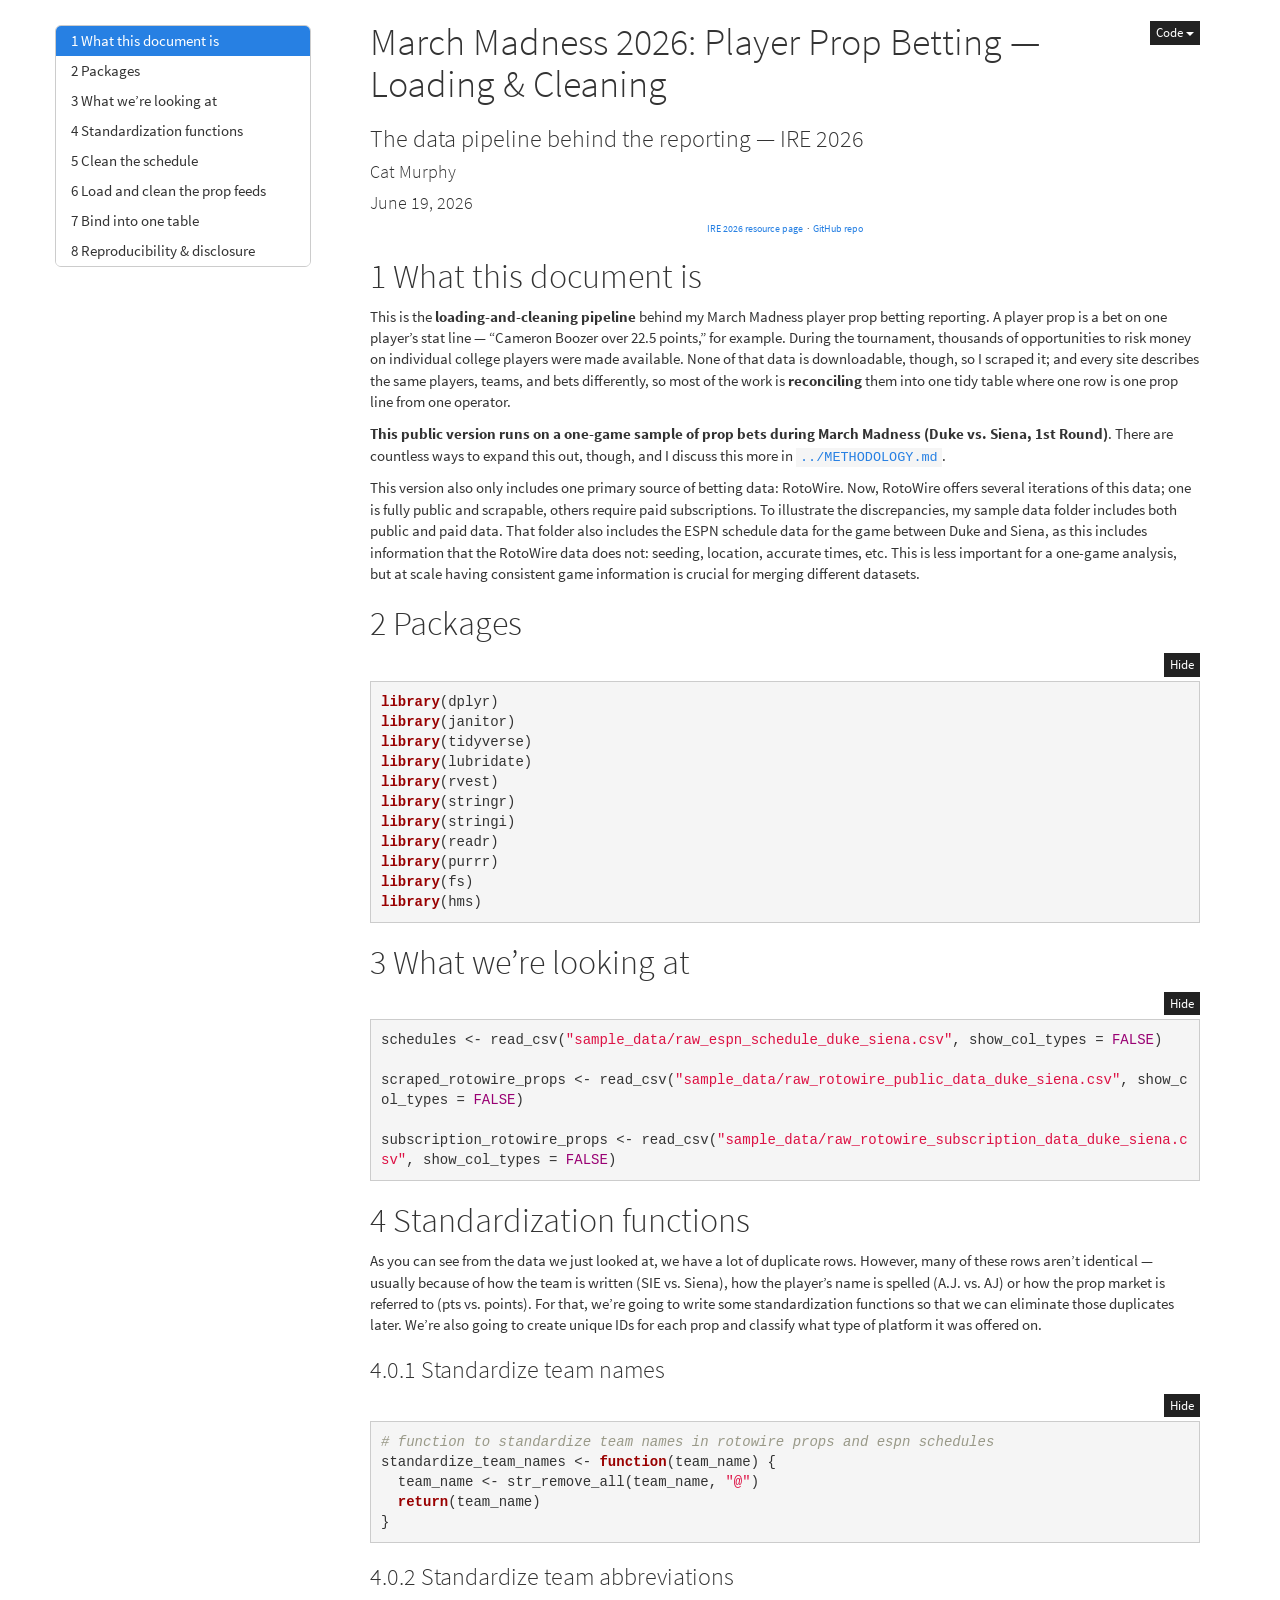
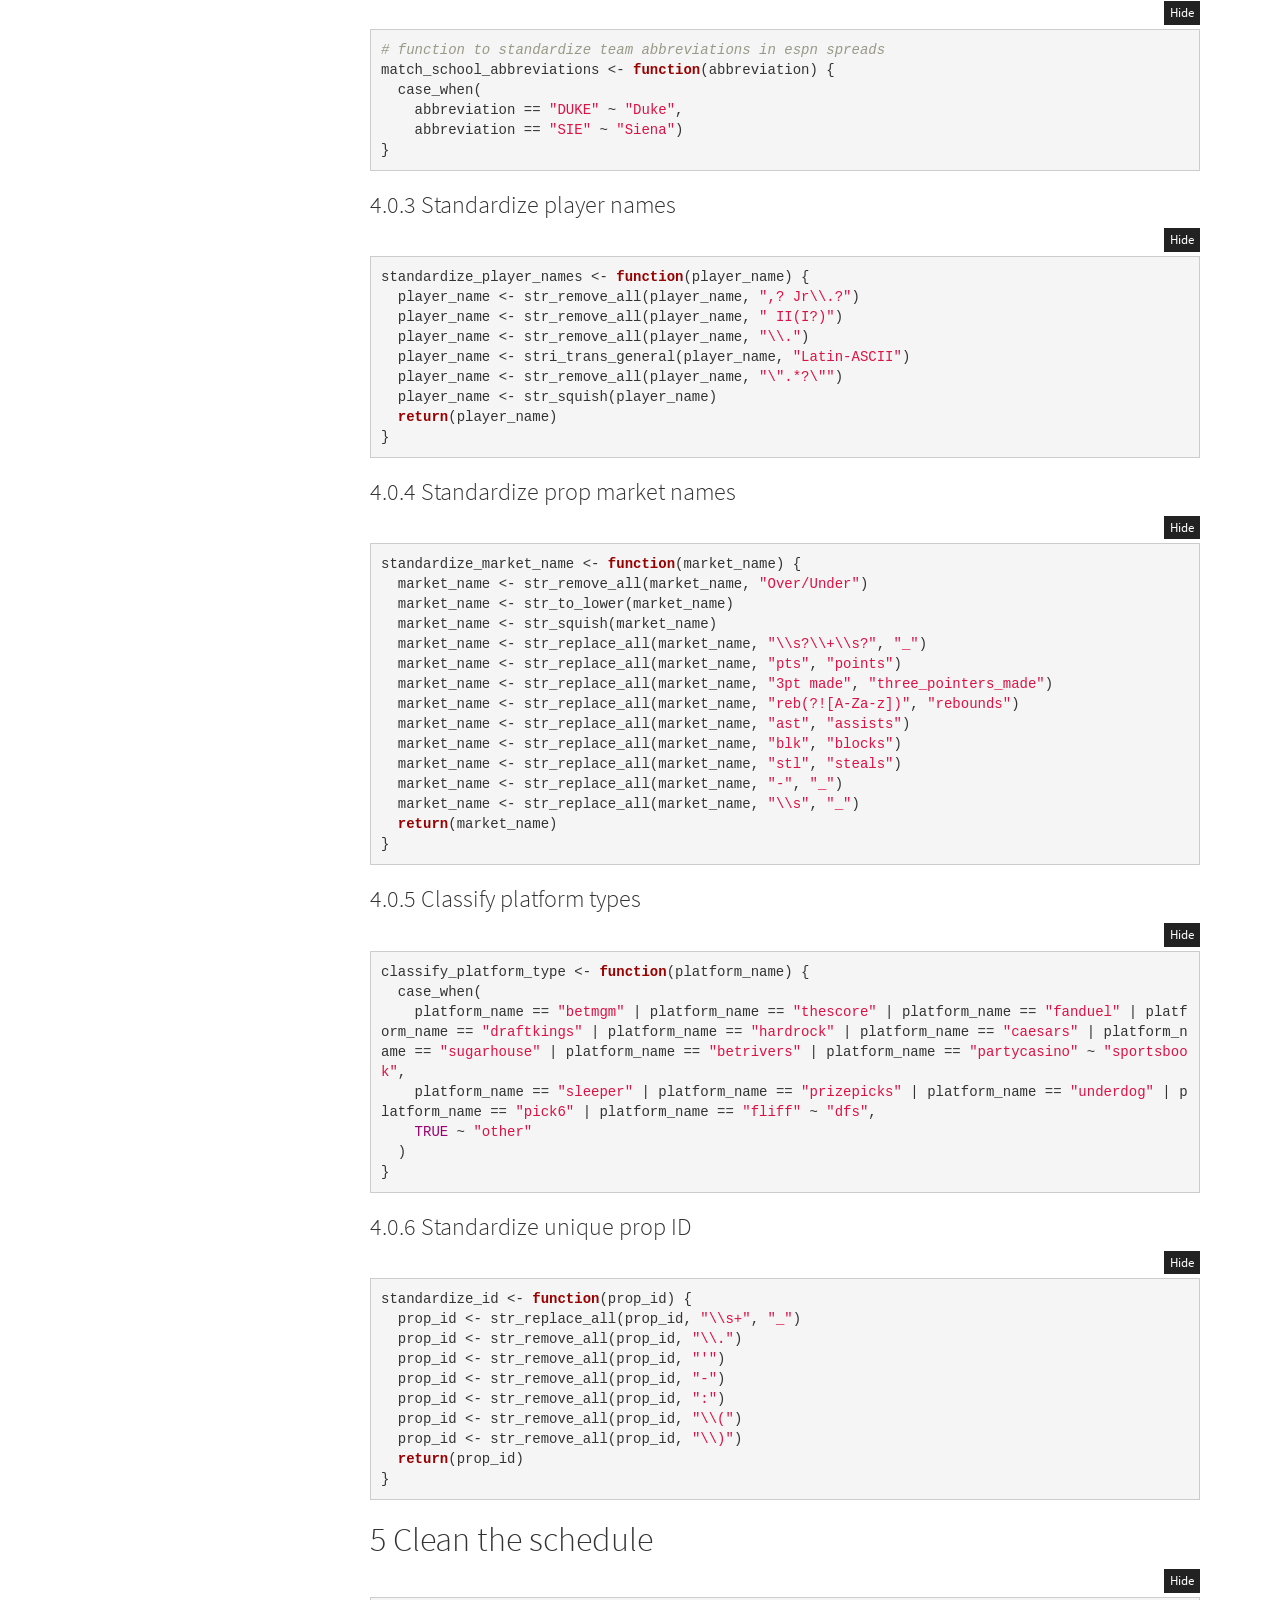
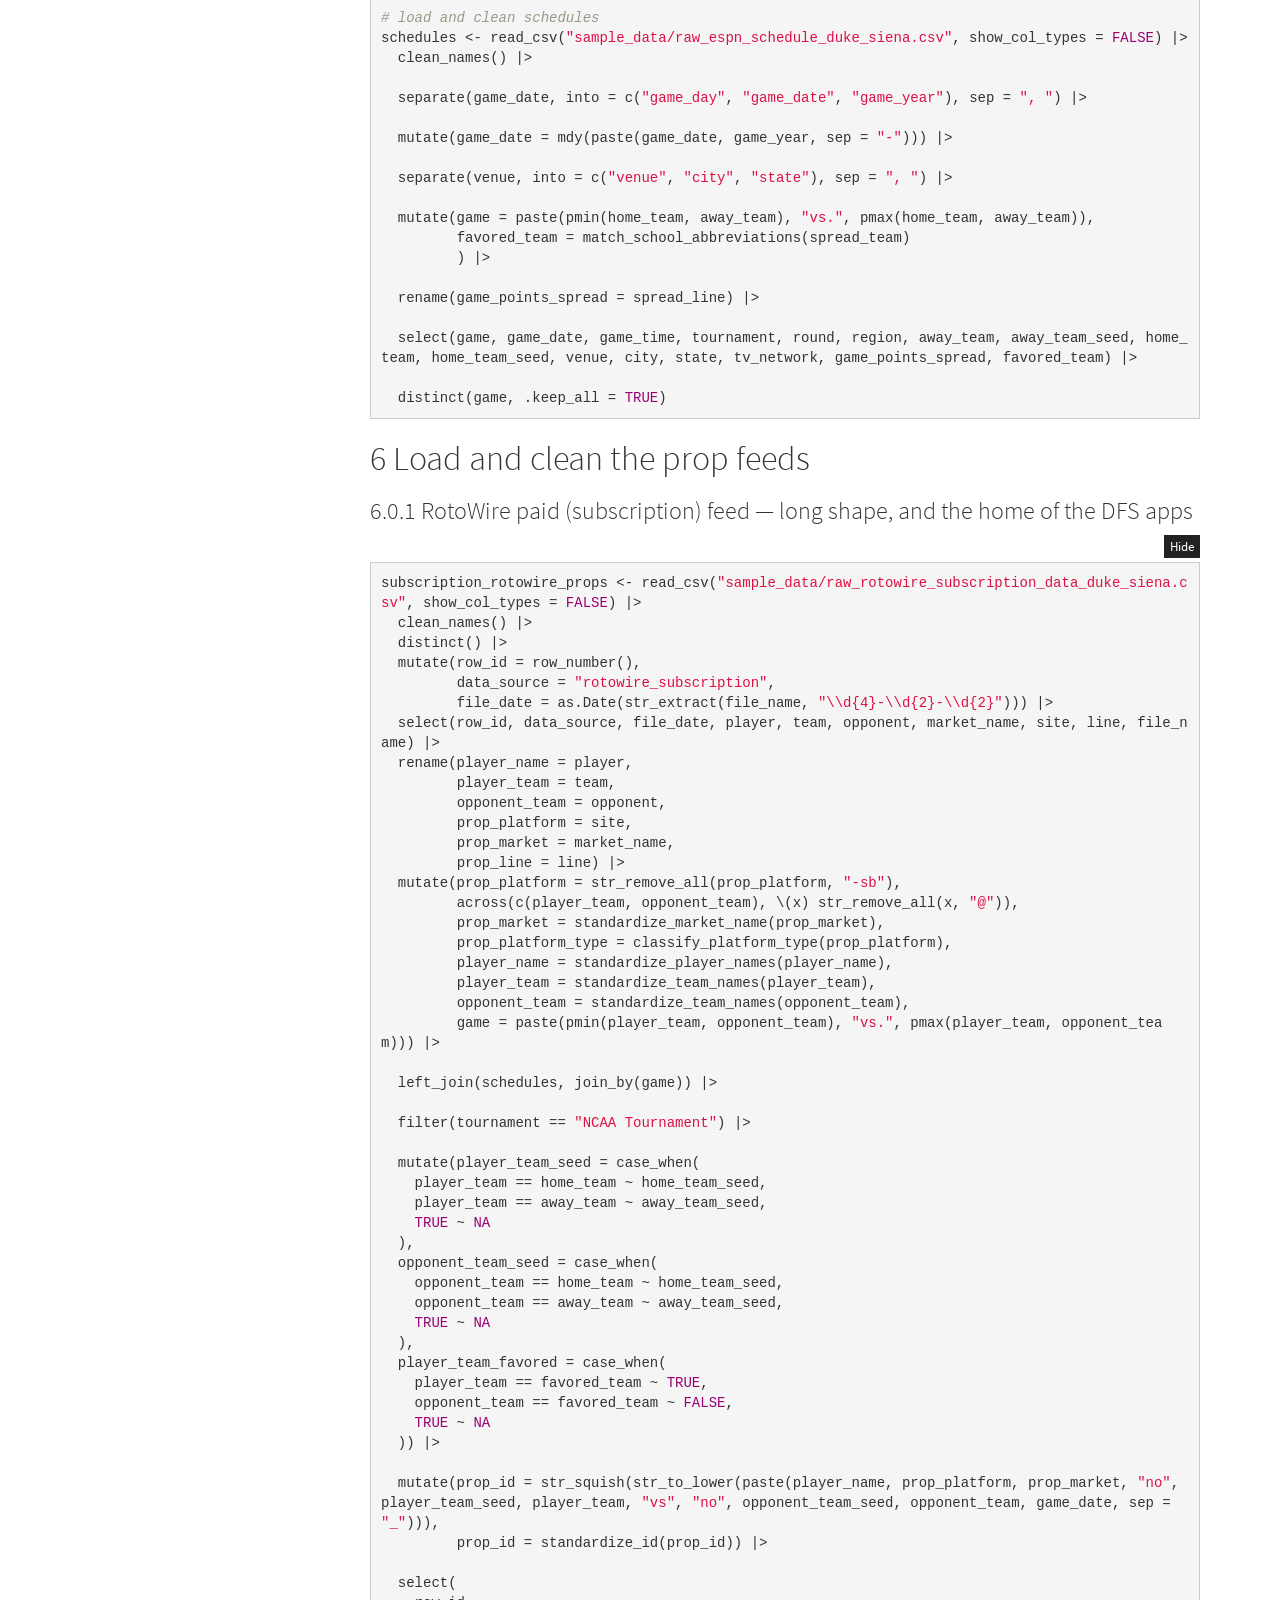
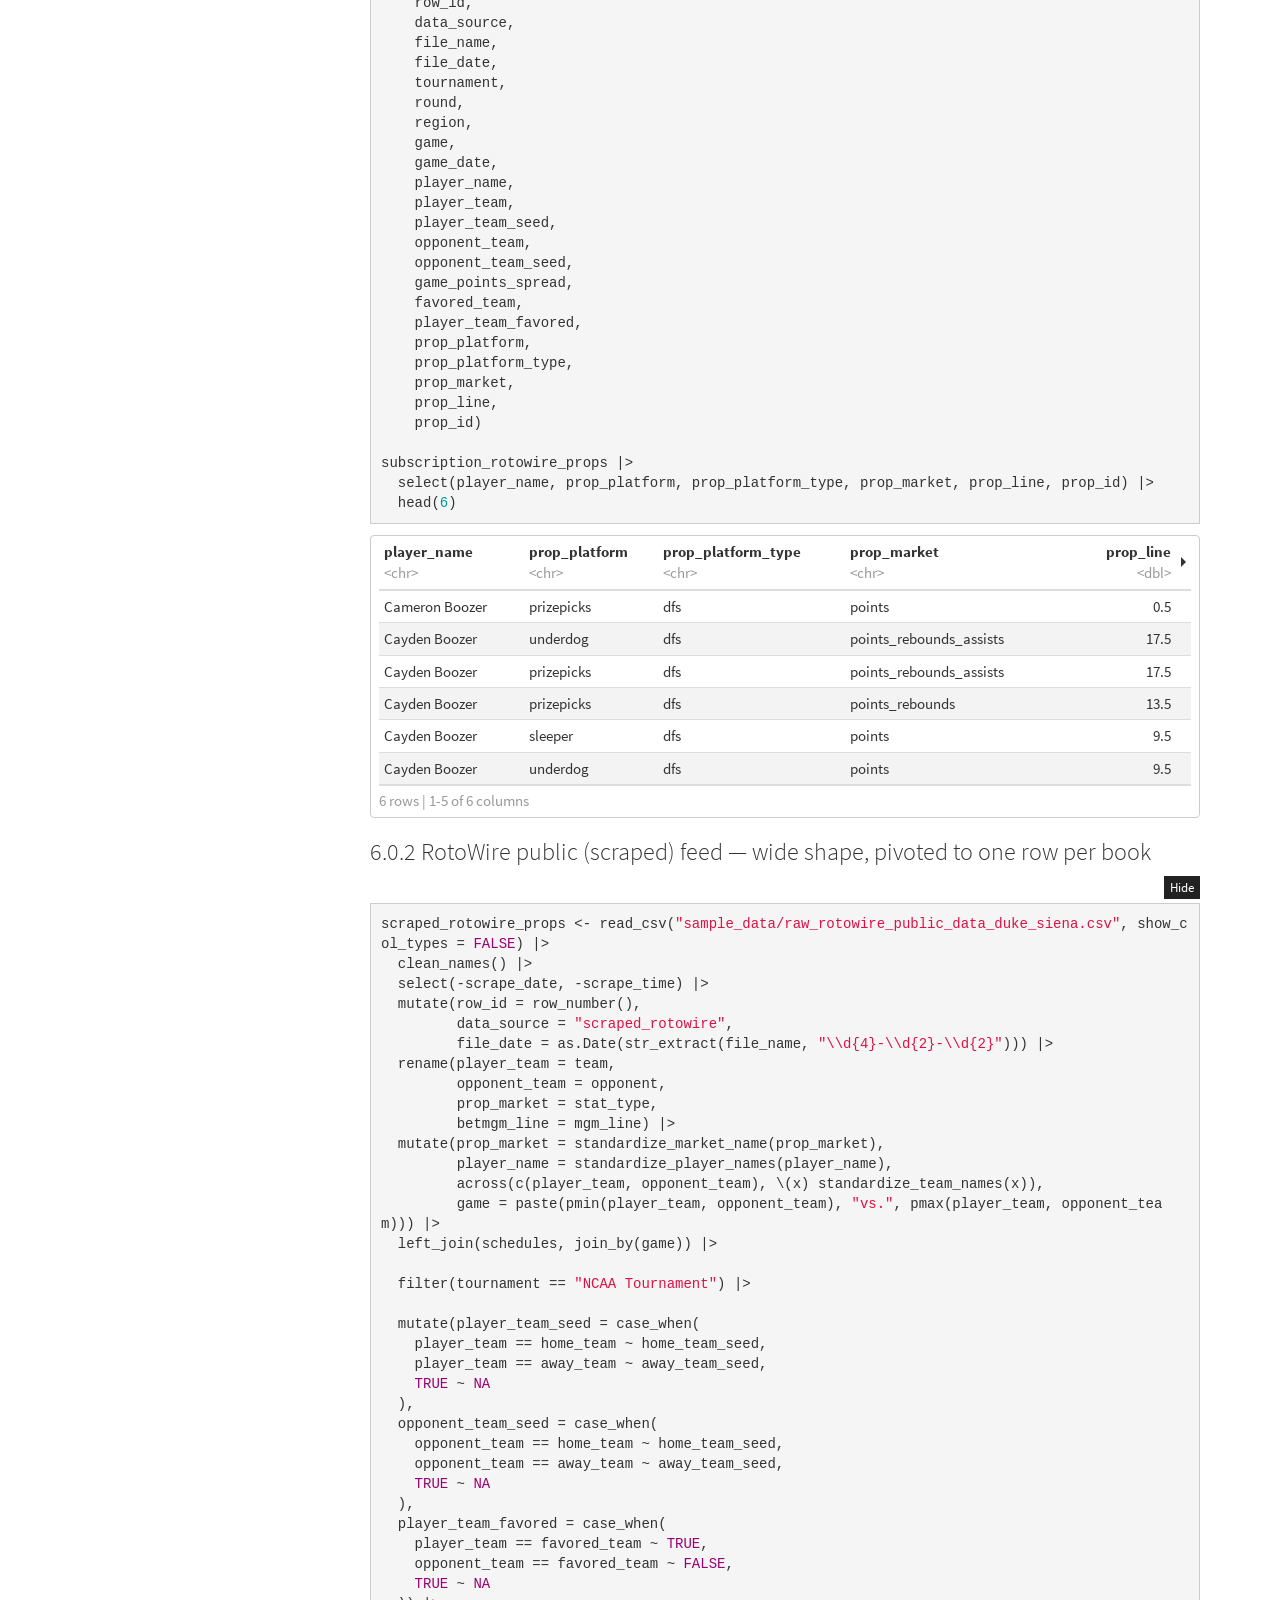
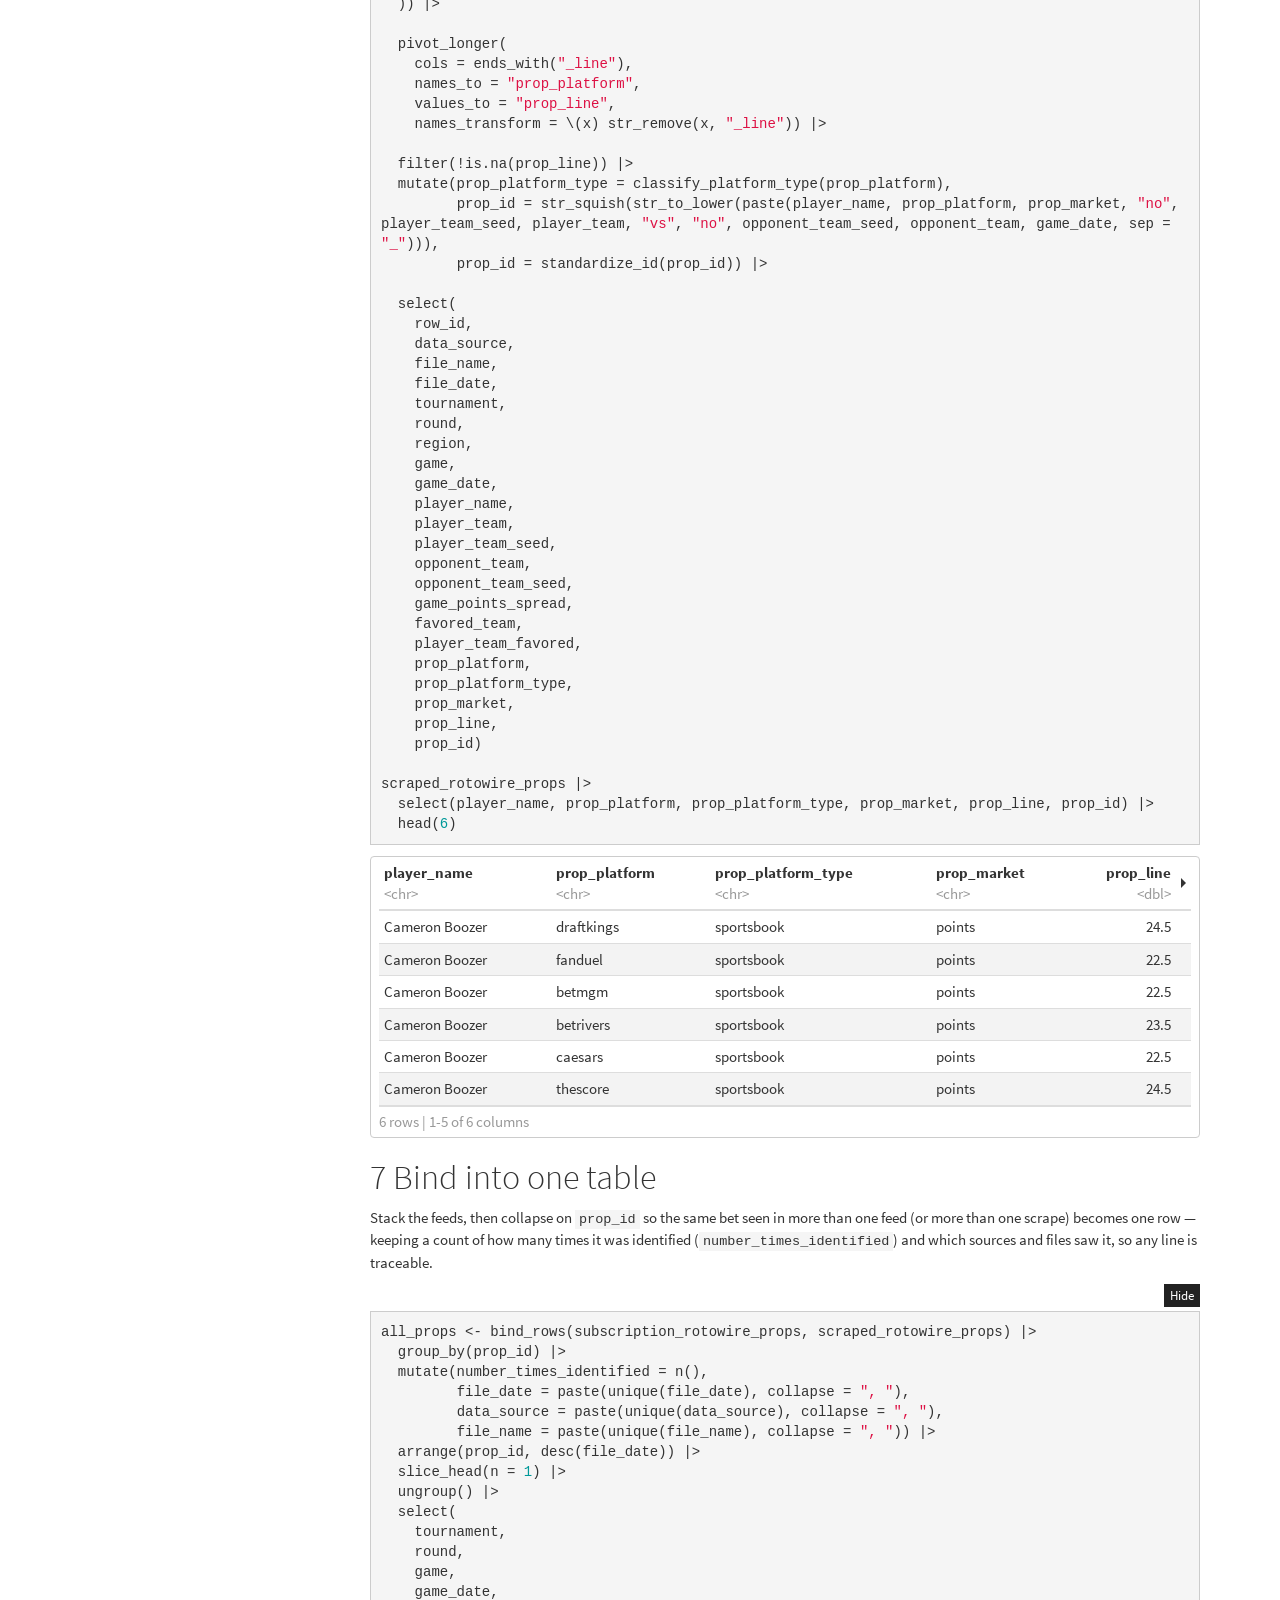
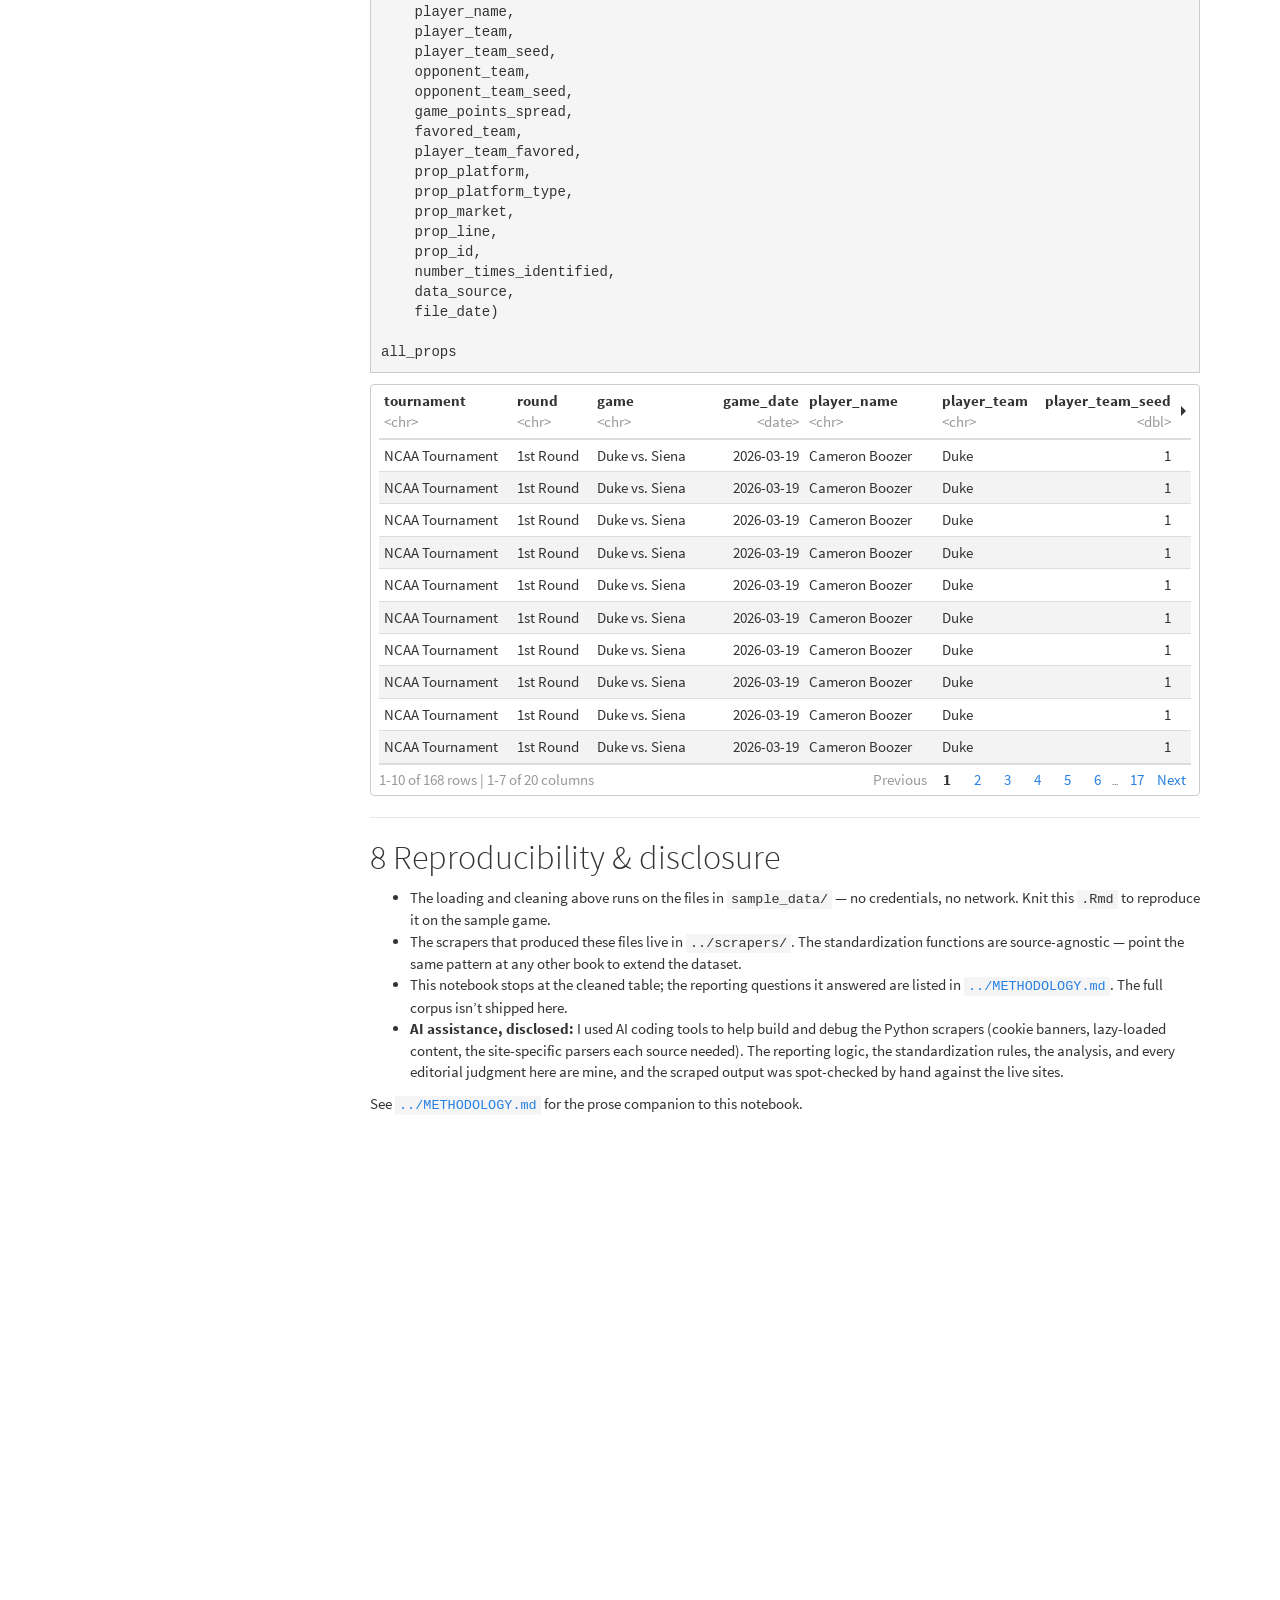
==== commit 534ed942: "update" ====
--- a/sample_analysis/index.html
+++ b/sample_analysis/index.html
@@ -2862,6 +2862,7 @@
 2026</h3>
 <h4 class="author">Cat Murphy</h4>
 <h4 class="date">June 19, 2026</h4>
+<p style="text-align: center; margin-top: 0.5rem; font-size: 0.95rem;"><a href="https://catelizabethmurphy.github.io/ire26/">IRE 2026 resource page</a> &nbsp;·&nbsp; <a href="https://github.com/catelizabethmurphy/ire26">GitHub repo</a></p>
 
 </div>
 
